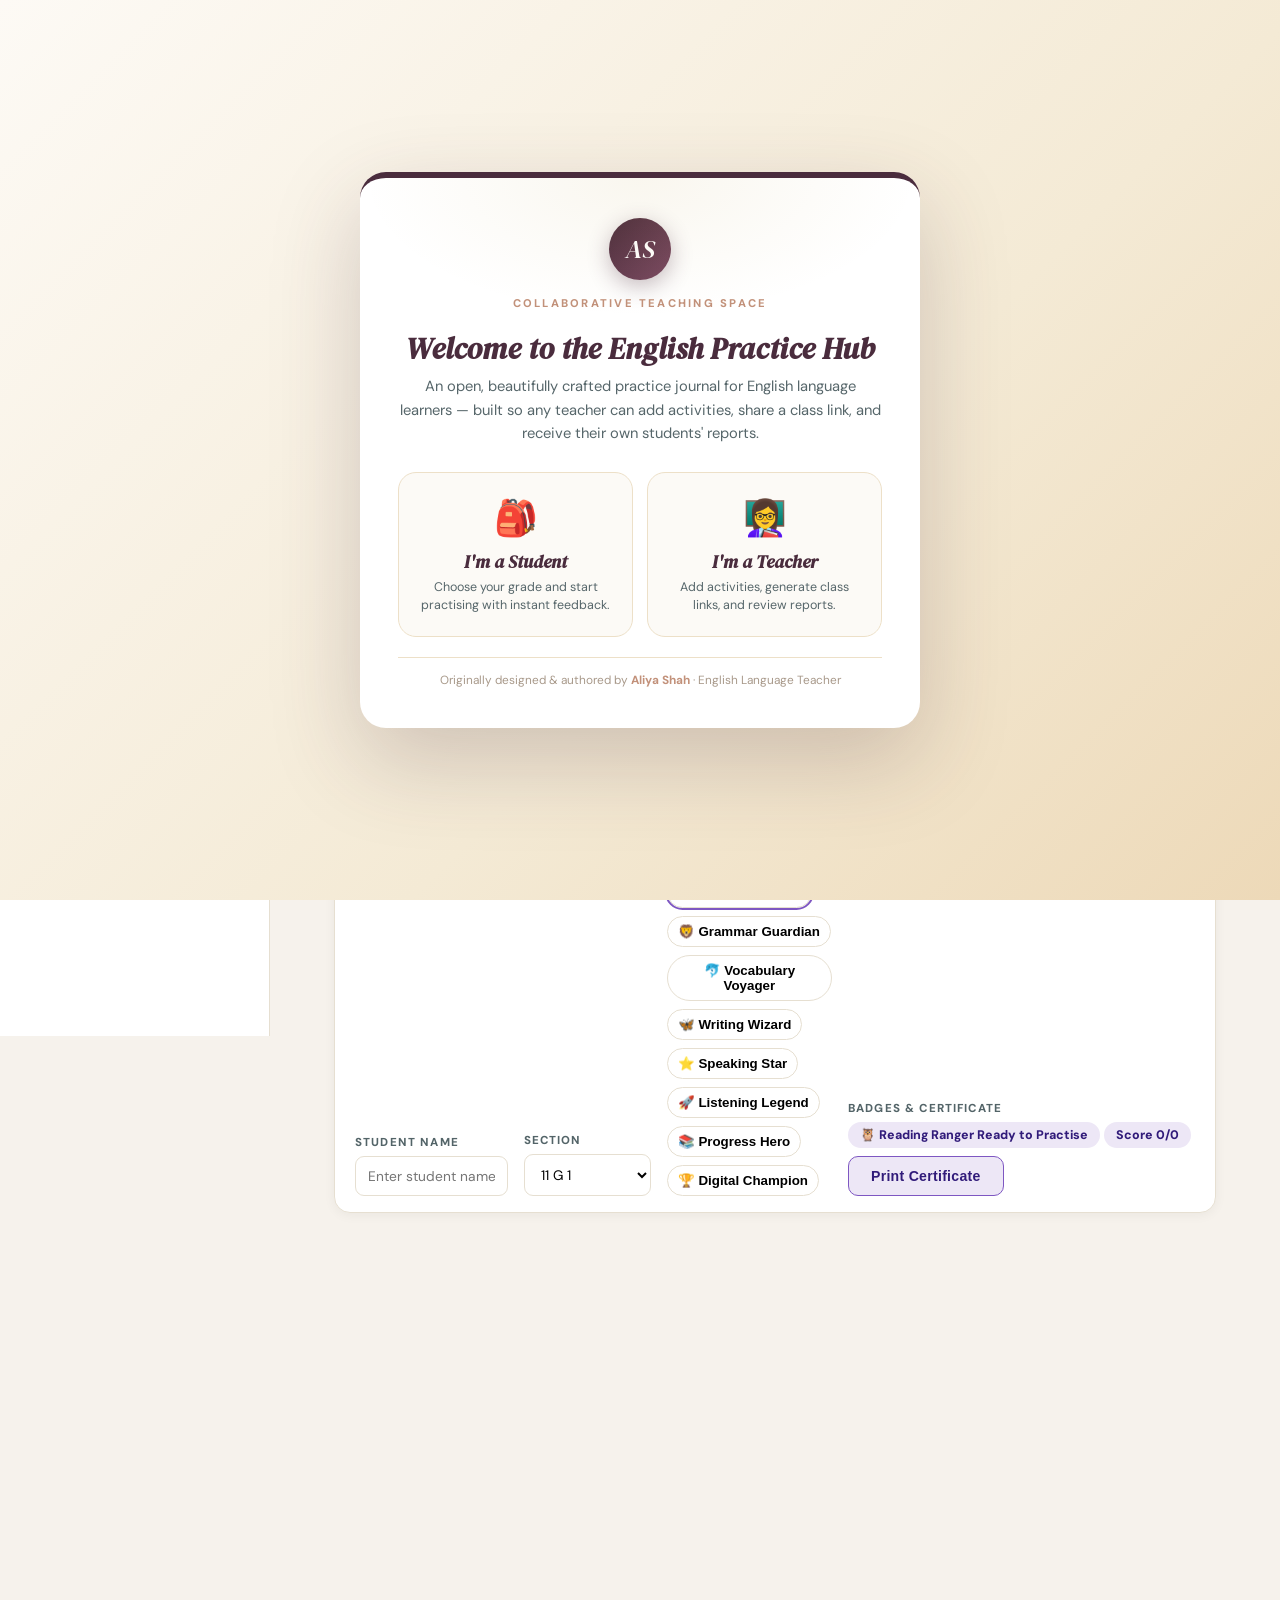
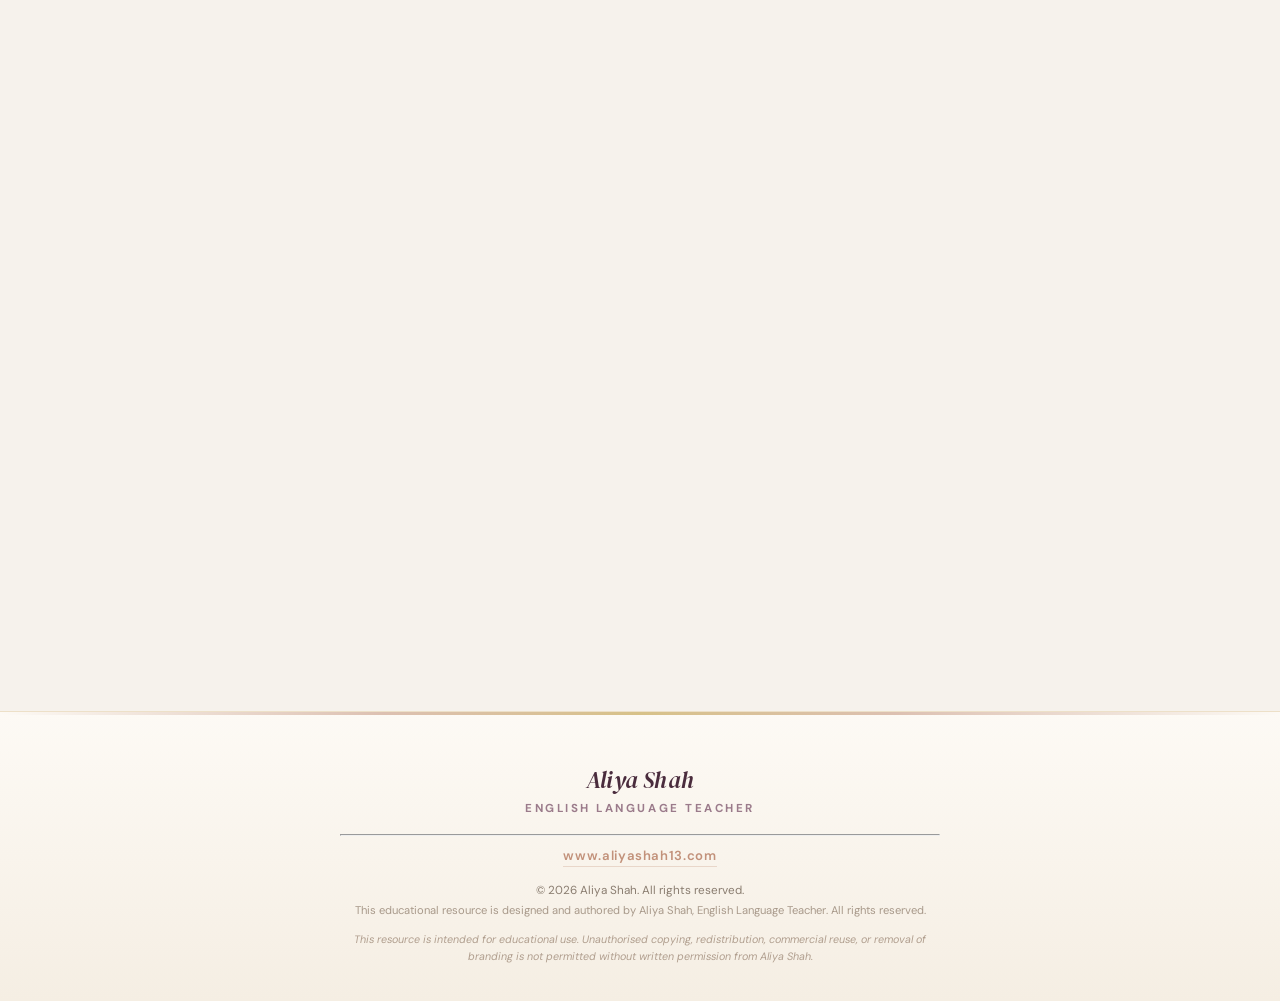
==== 10-advanced/index.html @ d4007883 "Add files via upload" ====
﻿<!DOCTYPE html>
<html lang="en">
<head>
<meta charset="UTF-8" />
<meta name="viewport" content="width=device-width, initial-scale=1.0" />
<meta name="description" content="English Language Practice Resources for Grades 9–12. A collaborative platform where teachers can add activities, generate class links, and review their own students' reports. Originally designed by Aliya Shah." />
<title>Grade 10 Advanced · English Language Practice Hub · A Collaborative Teaching Space</title>
<link rel="preconnect" href="https://fonts.googleapis.com">
<link rel="preconnect" href="https://fonts.gstatic.com" crossorigin>
<link href="https://fonts.googleapis.com/css2?family=DM+Serif+Display:ital@0;1&family=DM+Sans:wght@400;500;600;700&display=swap" rel="stylesheet">
<style>
:root {
  --ivory:#F4EFE5; --cream:#FCFAF6; --teal:#1F5560; --rose:#D63660;
  --gold:#B8932F; --dark:#112226; --muted:#56666a; --line:#E6DFD1;
  --ok:#4F8C66; --no:#B14545; --shadow:0 16px 40px -16px rgba(18,56,66,.18);

  /* ── Aliya Shah Brand Palette ── */
  --as-ivory:      #F9F5EF;
  --as-champagne:  #EDE0C8;
  --as-rose:       #C2917A;
  --as-mauve:      #9B7B8B;
  --as-plum:       #4A2C3D;
  --as-gold:       #B8932F;
  --as-charcoal:   #2C2C2C;
  --as-pearl:      #FDFAF5;
  --as-rule:       #D9CCBA;
  /* ── New Grade Stream Colours ── */
  --g9g:#4CAF82; --g9a:#26A69A; --g10g:#42A5CC; --g10a:#7E57C2;
  --g12g:#FF8A65; --g12a:#AB47BC;
}
*{box-sizing:border-box}
body{margin:0;font-family:"DM Sans",sans-serif;background:var(--ivory);color:var(--dark);min-height:100vh;display:flex;flex-direction:column}
header{background:#fff;border-bottom:1px solid var(--line);padding:20px 5%;display:flex;justify-content:space-between;gap:20px;align-items:center;position:sticky;top:0;z-index:10;box-shadow:0 4px 20px rgba(0,0,0,.03)}
/* ── Header Branding ── */
.header-identity { display:flex; align-items:center; gap:16px; }
.as-logo {
  display:inline-flex; align-items:center; justify-content:center;
  width:52px; height:52px; border-radius:50%;
  background: linear-gradient(135deg, var(--as-plum,#4A2C3D) 0%, #7B4A62 100%);
  box-shadow: 0 4px 14px rgba(74,44,61,.28);
  font-family:"DM Serif Display",serif; font-style:italic;
  font-size:1.3rem; font-weight:400; color:#fff; letter-spacing:.04em;
  flex-shrink:0; text-decoration:none;
  transition: box-shadow .2s, transform .2s;
}
.as-logo:hover { transform:scale(1.06); box-shadow:0 6px 20px rgba(74,44,61,.4); }
.brand h1{font-family:"DM Serif Display",serif;font-style:italic;font-size:clamp(1.3rem,2.2vw,1.9rem);margin:0;color:var(--dark)}
.brand p{font-size:.78rem;margin:3px 0 0;color:var(--as-rose,#C2917A);letter-spacing:.1em;font-weight:700;text-transform:uppercase}
.stream-selector{display:flex;background:#EEE7D9;padding:4px;border-radius:999px;gap:4px;white-space:nowrap}
.stream-btn{border:0;background:transparent;padding:11px 24px;font-weight:700;border-radius:999px;cursor:pointer;color:#5A5245}
.stream-btn.active[data-stream="general"]{background:var(--teal);color:white}
.stream-btn.active[data-stream="advanced"]{background:var(--rose);color:white}
.layout{display:flex;flex:1}
aside{width:285px;background:#fff;border-right:1px solid var(--line);padding:24px 18px;position:sticky;top:85px;height:calc(100vh - 85px);overflow:auto}
.nav-tab-btn{width:100%;display:flex;justify-content:space-between;align-items:center;gap:10px;padding:14px 16px;border:1px solid transparent;background:var(--cream);border-radius:13px;margin-bottom:10px;text-align:left;font-weight:700;color:#344a50;cursor:pointer;transition:.18s}
.nav-tab-btn:hover{transform:translateX(4px);background:#F4EFE5}
.nav-tab-btn small{font-weight:700;color:#84796b}
.nav-tab-btn.active{background:white}
body[data-active-stream="general"] .nav-tab-btn.active{border-color:var(--teal);border-left:5px solid var(--teal);color:var(--teal)}
body[data-active-stream="advanced"] .nav-tab-btn.active{border-color:var(--rose);border-left:5px solid var(--rose);color:var(--rose)}
main{flex:1;max-width:1050px;margin:0 auto;width:100%;padding:38px 5% 70px}
.hero,.card,.module-card{background:#fff;border:1px solid var(--line);border-radius:18px;padding:28px;box-shadow:var(--shadow);margin-bottom:24px}
.hero{position:relative;overflow:hidden}
.hero:before{content:"";position:absolute;left:0;top:0;bottom:0;width:7px;background:var(--teal)}
body[data-active-stream="advanced"] .hero:before{background:var(--rose)}
.hero h2{font-family:"DM Serif Display",serif;font-style:italic;font-size:2rem;margin:0 0 8px}
.hero p{color:var(--muted);line-height:1.55;margin:0}
.toolbar{display:flex;flex-wrap:wrap;gap:12px;align-items:center;justify-content:space-between;margin:18px 0 0}
select{padding:11px 14px;border:1px solid #D6CDBC;border-radius:10px;background:#fff;font:inherit;min-width:260px}
.progress{font-size:.93rem;font-weight:700;color:#6a6152}
.progress-bar{height:9px;background:#eee7d9;border-radius:999px;overflow:hidden;margin-top:10px}
.progress-bar span{display:block;height:100%;width:0;background:var(--teal);transition:.25s}
body[data-active-stream="advanced"] .progress-bar span{background:var(--rose)}
.card-header{font-size:.8rem;text-transform:uppercase;letter-spacing:.12em;font-weight:800;margin-bottom:10px;color:var(--teal)}
body[data-active-stream="advanced"] .card-header{color:var(--rose)}
.question-text{font-size:1.16rem;font-weight:700;line-height:1.45;margin:0 0 18px}
.options-stack{display:flex;flex-direction:column;gap:11px;margin-bottom:18px}
.option-item{background:var(--cream);border:1px solid #D6CDBC;padding:14px 18px;border-radius:12px;text-align:left;font:inherit;cursor:pointer;transition:.18s}
.option-item:hover{background:#F4EFE5;transform:translateX(2px)}
.option-item.selected{background:#E6DFD1;font-weight:700}
.option-item.correct{background:var(--ok)!important;color:white;border-color:var(--ok)!important}
.option-item.incorrect{background:var(--no)!important;color:white;border-color:var(--no)!important}
.explanation{display:none;margin-top:10px;padding:14px 16px;border-radius:12px;font-weight:600;line-height:1.45}
.explanation.visible{display:block}
.actions{display:flex;justify-content:space-between;align-items:center;gap:14px;flex-wrap:wrap;margin-top:14px}
.btn{background:var(--dark);color:white;border:0;padding:12px 24px;font-weight:800;border-radius:10px;cursor:pointer}
.btn.secondary{background:#EEE7D9;color:var(--dark)}
.module-grid{display:grid;grid-template-columns:repeat(auto-fit,minmax(220px,1fr));gap:14px}
.module-card{padding:18px;margin:0;cursor:pointer;transition:.18s}
.module-card:hover{transform:translateY(-2px)}
.module-card h3{margin:0 0 6px;font-size:1rem}
.module-card p{margin:0;color:var(--muted);font-size:.9rem}
/* ══ Aliya Shah Footer ════════════════════════════════════════════ */
footer{
  margin-top:auto;
  background: linear-gradient(180deg, var(--as-pearl,#FDFAF5) 0%, #F5EEE3 100%);
  border-top:1px solid var(--as-champagne,#EDE0C8);
  padding:52px 5% 36px;
  text-align:center;
  color:var(--as-charcoal,#2C2C2C);
  position:relative;
  overflow:hidden;
}
footer::before {
  content:"";
  position:absolute;
  top:0;left:0;right:0;
  height:3px;
  background:linear-gradient(90deg,transparent,var(--as-rose,#C2917A) 30%,var(--as-gold,#B8932F) 50%,var(--as-rose,#C2917A) 70%,transparent);
  opacity:.55;
}
.as-footer-inner{max-width:600px;margin:0 auto;}
.as-footer-monogram{
  display:inline-flex;align-items:center;justify-content:center;
  width:44px;height:44px;border:1.5px solid var(--as-champagne,#EDE0C8);
  border-radius:50%;font-family:"DM Serif Display",serif;font-style:italic;
  font-size:1.1rem;color:var(--as-plum,#4A2C3D);margin:0 auto 16px;
  background:#fff;box-shadow:0 2px 10px rgba(74,44,61,.07);letter-spacing:.02em;
}
.as-footer-name{font-family:"DM Serif Display",serif;font-style:italic;font-size:1.45rem;color:var(--as-plum,#4A2C3D);letter-spacing:.01em;margin-bottom:5px;}
.as-footer-role{font-size:.72rem;font-weight:700;letter-spacing:.22em;text-transform:uppercase;color:var(--as-mauve,#9B7B8B);margin-bottom:18px;}
.as-footer-ornament{display:flex;align-items:center;gap:10px;justify-content:center;margin:18px auto;max-width:260px;}
.as-footer-ornament-line{flex:1;height:1px;background:linear-gradient(90deg,transparent,var(--as-champagne,#EDE0C8));}
.as-footer-ornament-line:last-child{background:linear-gradient(90deg,var(--as-champagne,#EDE0C8),transparent);}
.as-footer-ornament-gem{width:5px;height:5px;background:var(--as-rose,#C2917A);transform:rotate(45deg);opacity:.6;}
.as-footer-url{display:inline-block;font-size:.82rem;font-weight:600;color:var(--as-rose,#C2917A);text-decoration:none;letter-spacing:.05em;padding-bottom:2px;border-bottom:1px solid rgba(194,145,122,.3);transition:border-color .2s,color .2s;}
.as-footer-url:hover{color:var(--as-plum,#4A2C3D);border-bottom-color:var(--as-plum,#4A2C3D);}
.as-footer-copy{margin-top:14px;font-size:.73rem;color:#8a7d70;line-height:1.7;}
.as-footer-edu{margin-top:10px;font-size:.67rem;color:#b09e8e;font-style:italic;line-height:1.6;max-width:580px;margin-left:auto;margin-right:auto;}
/* print: branded page footer */
@media print {
  footer{display:none!important}
  .as-print-footer{display:flex!important;justify-content:space-between;align-items:center;border-top:0.5pt solid #c8bba6;padding:6pt 0 0;margin-top:20pt;font-size:7.5pt;color:#666;font-family:"DM Sans",Arial,sans-serif;letter-spacing:.06em;}
  .as-print-footer a{color:#666;text-decoration:none;}
}
.as-print-footer{display:none;}

/* Teacher tools: added without changing the main layout */
.teacher-tools-btn{border:1px solid var(--line);background:#fff;color:var(--dark);padding:11px 18px;font-weight:800;border-radius:999px;cursor:pointer;white-space:nowrap}
.teacher-tools-btn:hover{background:#F4EFE5}
.teacher-modal{position:fixed;inset:0;background:rgba(17,34,38,.42);display:none;align-items:center;justify-content:center;z-index:200;padding:24px}
.teacher-modal.open{display:flex}
.teacher-panel{background:#fff;border:1px solid var(--line);border-radius:20px;box-shadow:0 24px 70px rgba(0,0,0,.22);max-width:920px;width:min(920px,96vw);max-height:90vh;overflow:auto;padding:26px}
.teacher-panel h2{font-family:"DM Serif Display",serif;font-style:italic;font-size:2rem;margin:0 0 6px}
.teacher-panel p{color:var(--muted);line-height:1.5}
.teacher-grid{display:grid;grid-template-columns:repeat(auto-fit,minmax(240px,1fr));gap:16px;margin-top:18px}
.teacher-box{border:1px solid var(--line);background:var(--cream);border-radius:16px;padding:18px}
.teacher-box h3{margin:0 0 10px;font-size:1rem}
.teacher-box label{display:block;font-size:.78rem;letter-spacing:.08em;text-transform:uppercase;font-weight:800;color:#536468;margin:12px 0 6px}
.teacher-box input,.teacher-box select,.teacher-box textarea{width:100%;min-width:0;padding:10px 12px;border:1px solid #D6CDBC;border-radius:10px;background:#fff;font:inherit}
.teacher-box textarea{min-height:92px;resize:vertical}
.teacher-box .btn{width:100%;justify-content:center;margin-top:12px}
.teacher-close{float:right;background:#EEE7D9;color:var(--dark);border:0;padding:10px 16px;font-weight:800;border-radius:999px;cursor:pointer}
.teacher-link-output,.teacher-report-output{margin-top:10px;padding:10px 12px;background:#fff;border:1px dashed #c9bfae;border-radius:10px;word-break:break-word;font-size:.9rem;color:#405157}
.student-strip{display:flex;flex-wrap:wrap;gap:10px;align-items:center;margin-top:16px}
.avatar-choice{border:1px solid var(--line);background:#fff;border-radius:999px;padding:8px 12px;cursor:pointer;font-weight:800}
.avatar-choice.active{outline:2px solid var(--teal)}
body[data-active-stream="advanced"] .avatar-choice.active{outline-color:var(--rose)}
.badge-pill{display:inline-block;background:#EEE7D9;border-radius:999px;padding:7px 11px;font-size:.85rem;font-weight:800;margin:4px 5px 0 0}

/* Visible student profile tools: compact and separate from lesson content */
.student-tools-card{background:#fff;border:1px solid var(--line);border-radius:18px;padding:18px 20px;box-shadow:var(--shadow);margin:-6px 0 24px;display:grid;grid-template-columns:1.2fr 1fr 1.3fr auto;gap:16px;align-items:end}
.student-tools-card label{display:block;font-size:.76rem;letter-spacing:.1em;text-transform:uppercase;font-weight:800;color:#536468;margin-bottom:6px}
.student-tools-card input,.student-tools-card select{width:100%;min-width:0;padding:11px 12px;border:1px solid #D6CDBC;border-radius:10px;background:#fff;font:inherit}
.visible-avatar-strip{display:flex;flex-wrap:wrap;gap:8px}
.visible-avatar-strip .avatar-choice{padding:7px 10px}
.visible-badge-area{min-width:170px}
.visible-badge-area .badge-pill{margin-top:0}
.sidebar-tools{border:1px dashed var(--line);background:#fff;border-radius:14px;padding:12px;margin:0 0 12px}
.sidebar-tools .teacher-tools-btn{width:100%;border-color:var(--line)}
.teacher-tabs{display:flex;flex-wrap:wrap;gap:8px;margin:16px 0 4px}
.teacher-tab-btn{border:1px solid var(--line);background:#fff;border-radius:999px;padding:9px 13px;font-weight:800;cursor:pointer}
.teacher-tab-btn:hover{background:#F4EFE5}
.teacher-box{scroll-margin-top:18px}
@media (max-width:900px){.student-tools-card{grid-template-columns:1fr 1fr}.visible-badge-area{grid-column:1/-1}.student-tools-card .btn{width:100%}}
@media (max-width:600px){.student-tools-card{grid-template-columns:1fr}}

@media (max-width:760px){
  header{position:relative;flex-direction:column;align-items:flex-start}
  .stream-selector{width:100%;overflow:auto}
  .layout{display:block}
  aside{position:relative;top:0;width:100%;height:auto;display:grid;grid-template-columns:repeat(2,minmax(0,1fr));gap:8px}
  .nav-tab-btn{margin:0}
  main{padding:24px 18px 50px}
}

/* Upgrade: bulk import, editable printable certificates, and Google Sheets status */
.bulk-preview{margin-top:10px;padding:10px 12px;background:#fff;border:1px dashed #c9bfae;border-radius:10px;font-size:.9rem;color:#405157;white-space:pre-wrap}
.certificate-preview{background:#fff;border:8px double #B8932F;border-radius:18px;padding:34px;text-align:center;margin-top:18px;color:var(--dark);box-shadow:0 10px 28px rgba(0,0,0,.10)}
.certificate-preview .cert-logo{font-weight:900;letter-spacing:.08em;text-transform:uppercase;color:#1F5560;margin-bottom:10px}
.certificate-preview h1{font-family:"DM Serif Display",serif;font-size:2.4rem;margin:8px 0;color:#123842}
.certificate-preview .cert-student{font-family:"DM Serif Display",serif;font-size:2rem;color:#B8932F;margin:10px 0}
.certificate-preview .cert-meta{display:grid;grid-template-columns:repeat(auto-fit,minmax(150px,1fr));gap:10px;margin:18px 0;text-align:left}
.certificate-preview .cert-meta div{border:1px solid #e2d8c6;border-radius:12px;padding:10px;background:#FBF7EE}.certificate-preview .cert-meta b{display:block;font-size:.75rem;text-transform:uppercase;color:#536468}.cert-credit{font-size:.85rem;color:#536468;margin-top:16px}
@media print{body.printing-certificate>*:not(#printableCertificateHost){display:none!important}#printableCertificateHost{display:block!important}.certificate-preview{box-shadow:none;border:8px double #B8932F;margin:0;min-height:90vh;display:flex;flex-direction:column;justify-content:center}.no-print{display:none!important}}


/* ══ Welcome Banner ══════════════════════════════════════════════════ */
.as-welcome-banner {
  background: linear-gradient(135deg, var(--as-plum,#4A2C3D) 0%, #6B3A52 40%, #9B6B7A 100%);
  border-radius: 18px;
  padding: 26px 28px 26px 24px;
  margin-bottom: 24px;
  display: flex;
  gap: 20px;
  align-items: flex-start;
  color: #fff;
  position: relative;
  box-shadow: 0 12px 36px rgba(74,44,61,.3);
  overflow: hidden;
}
.as-welcome-banner::before {
  content:"";
  position:absolute; inset:0;
  background: url("data:image/svg+xml,%3Csvg width='60' height='60' viewBox='0 0 60 60' xmlns='http://www.w3.org/2000/svg'%3E%3Cg fill='none' fill-rule='evenodd'%3E%3Cg fill='%23ffffff' fill-opacity='0.04'%3E%3Cpath d='M36 34v-4h-2v4h-4v2h4v4h2v-4h4v-2h-4zm0-30V0h-2v4h-4v2h4v4h2V6h4V4h-4zM6 34v-4H4v4H0v2h4v4h2v-4h4v-2H6zM6 4V0H4v4H0v2h4v4h2V6h4V4H6z'/%3E%3C/g%3E%3C/g%3E%3C/svg%3E") repeat;
  pointer-events: none;
}
.as-wb-left { flex-shrink: 0; }
.as-wb-logo {
  width: 54px; height: 54px; border-radius: 50%;
  background: rgba(255,255,255,.15);
  border: 2px solid rgba(255,255,255,.3);
  display: flex; align-items: center; justify-content: center;
  font-family: "DM Serif Display", serif; font-style: italic;
  font-size: 1.3rem; color: #fff; letter-spacing: .04em;
  backdrop-filter: blur(4px);
}
.as-wb-body { flex: 1; }
.as-wb-from {
  font-size: .7rem; font-weight: 700; letter-spacing: .18em;
  text-transform: uppercase; color: rgba(255,255,255,.65);
  margin-bottom: 6px;
}
.as-wb-heading {
  font-family: "DM Serif Display", serif; font-style: italic;
  font-size: 1.35rem; margin: 0 0 10px; color: #fff;
}
.as-wb-text {
  font-size: .88rem; line-height: 1.65; color: rgba(255,255,255,.88);
  margin: 0 0 12px;
}
.as-wb-sig { display: block; margin-top: 8px; font-size: .85rem; color: rgba(255,255,255,.75); }
.as-wb-link {
  display: inline-block; font-size: .75rem; font-weight: 700;
  color: rgba(255,255,255,.7); text-decoration: none;
  letter-spacing: .07em; border-bottom: 1px solid rgba(255,255,255,.3);
  transition: color .2s, border-color .2s;
}
.as-wb-link:hover { color: #fff; border-bottom-color: rgba(255,255,255,.7); }
.as-wb-close {
  position: absolute; top: 14px; right: 14px;
  background: rgba(255,255,255,.12); border: none;
  color: rgba(255,255,255,.7); width: 28px; height: 28px;
  border-radius: 50%; cursor: pointer; font-size: .8rem;
  display: flex; align-items: center; justify-content: center;
  transition: background .2s;
}
.as-wb-close:hover { background: rgba(255,255,255,.25); color: #fff; }
@media (max-width: 600px) {
  .as-welcome-banner { flex-direction: column; gap: 14px; }
  .as-wb-close { top: 10px; right: 10px; }
}

/* ══ Improved hero card ══════════════════════════════════════════════ */
.hero { background: linear-gradient(135deg, #fff 0%, var(--as-pearl,#FDFAF5) 100%) !important; }
.hero h2 { color: var(--as-plum,#4A2C3D); }

/* ══ Improved nav tab buttons ════════════════════════════════════════ */
.nav-tab-btn {
  border-radius: 14px !important;
  transition: transform .15s, background .15s, box-shadow .15s !important;
}
.nav-tab-btn:hover {
  transform: translateX(5px) !important;
  background: linear-gradient(135deg, #F9F5EF, #F0E8DC) !important;
  box-shadow: 0 3px 10px rgba(0,0,0,.06);
}
body[data-active-stream="general"] .nav-tab-btn.active {
  background: linear-gradient(135deg, #EAF4F0, #D8EEE7) !important;
}
body[data-active-stream="advanced"] .nav-tab-btn.active {
  background: linear-gradient(135deg, #FDE8EE, #F8D4DD) !important;
}

/* ══ Improved module cards ══════════════════════════════════════════ */
.module-card {
  transition: transform .18s, box-shadow .18s !important;
  background: linear-gradient(135deg, #fff, var(--as-pearl,#FDFAF5)) !important;
}
.module-card:hover {
  transform: translateY(-4px) !important;
  box-shadow: 0 12px 28px rgba(74,44,61,.14) !important;
}

/* ══ Teacher Panel Improvements ═════════════════════════════════════ */
.teacher-panel {
  border-top: 4px solid var(--as-plum,#4A2C3D) !important;
}
.teacher-panel h2 { color: var(--as-plum,#4A2C3D); }
.teacher-box {
  border-left: 3px solid var(--as-champagne,#EDE0C8) !important;
  transition: border-color .2s;
}
.teacher-box:hover { border-left-color: var(--as-rose,#C2917A) !important; }
.teacher-box h3 { color: var(--as-plum,#4A2C3D); font-size:1.05rem; }
.teacher-box label { color: var(--as-mauve,#9B7B8B) !important; }

/* ══ Improved option items ═══════════════════════════════════════════ */
.option-item {
  border-radius: 14px !important;
  transition: background .15s, transform .15s, box-shadow .15s !important;
}
.option-item:hover {
  transform: translateX(3px) !important;
  box-shadow: 0 3px 12px rgba(74,44,61,.1) !important;
}

/* ══ File upload area styling ════════════════════════════════════════ */
.as-file-upload-area {
  border: 2px dashed var(--as-champagne,#EDE0C8);
  border-radius: 14px;
  padding: 18px;
  text-align: center;
  background: var(--as-pearl,#FDFAF5);
  cursor: pointer;
  transition: border-color .2s, background .2s;
  margin-top: 10px;
  position: relative;
}
.as-file-upload-area:hover, .as-file-upload-area.drag-over {
  border-color: var(--as-rose,#C2917A);
  background: #FDF7F4;
}
.as-file-upload-area input[type="file"] {
  position:absolute; inset:0; opacity:0; cursor:pointer; width:100%; height:100%;
}
.as-file-upload-icon { font-size: 1.8rem; margin-bottom: 6px; }
.as-file-upload-label { font-size: .82rem; color: var(--as-mauve,#9B7B8B); font-weight: 600; }
.as-file-upload-types { font-size: .72rem; color: #a8998a; margin-top: 4px; }
.as-file-status { margin-top: 8px; font-size: .8rem; color: var(--as-plum,#4A2C3D); font-weight: 600; min-height: 20px; }
.as-paste-area {
  width: 100%; min-width: 0;
  min-height: 110px; resize: vertical;
  padding: 12px 14px;
  border: 1px solid var(--as-champagne,#EDE0C8);
  border-radius: 12px;
  background: var(--as-pearl,#FDFAF5);
  font: inherit; font-size: .88rem; line-height: 1.5;
  color: var(--as-charcoal,#2C2C2C);
  transition: border-color .2s, box-shadow .2s;
}
.as-paste-area:focus {
  outline: none;
  border-color: var(--as-rose,#C2917A);
  box-shadow: 0 0 0 3px rgba(194,145,122,.15);
}
.as-import-tabs { display:flex; gap:8px; margin-bottom:12px; }
.as-import-tab {
  flex: 1; padding: 9px 12px; border: 1px solid var(--as-champagne,#EDE0C8);
  border-radius: 10px; background: #fff; font: inherit; font-size:.82rem;
  font-weight: 700; cursor: pointer; color: var(--as-mauve,#9B7B8B);
  transition: all .18s; text-align: center;
}
.as-import-tab.active, .as-import-tab:hover {
  background: var(--as-plum,#4A2C3D); color: #fff; border-color: var(--as-plum,#4A2C3D);
}
@media print { .as-welcome-banner { display:none !important; } }

/* ── New stream: active button states ── */
.stream-btn.active[data-stream="g9g"]{background:var(--g9g);color:white}
.stream-btn.active[data-stream="g9a"]{background:var(--g9a);color:white}
.stream-btn.active[data-stream="g10g"]{background:var(--g10g);color:white}
.stream-btn.active[data-stream="g10a"]{background:var(--g10a);color:white}
.stream-btn.active[data-stream="g12g"]{background:var(--g12g);color:white}
.stream-btn.active[data-stream="g12a"]{background:var(--g12a);color:white}
/* ── New stream: sidebar active tab colours ── */
body[data-active-stream="g9g"] .nav-tab-btn.active{border-color:var(--g9g);border-left:5px solid var(--g9g);color:var(--g9g)}
body[data-active-stream="g9a"] .nav-tab-btn.active{border-color:var(--g9a);border-left:5px solid var(--g9a);color:var(--g9a)}
body[data-active-stream="g10g"] .nav-tab-btn.active{border-color:var(--g10g);border-left:5px solid var(--g10g);color:var(--g10g)}
body[data-active-stream="g10a"] .nav-tab-btn.active{border-color:var(--g10a);border-left:5px solid var(--g10a);color:var(--g10a)}
body[data-active-stream="g12g"] .nav-tab-btn.active{border-color:var(--g12g);border-left:5px solid var(--g12g);color:var(--g12g)}
body[data-active-stream="g12a"] .nav-tab-btn.active{border-color:var(--g12a);border-left:5px solid var(--g12a);color:var(--g12a)}
/* ── New stream: hero accent bar ── */
body[data-active-stream="g9g"] .hero:before{background:var(--g9g)}
body[data-active-stream="g9a"] .hero:before{background:var(--g9a)}
body[data-active-stream="g10g"] .hero:before{background:var(--g10g)}
body[data-active-stream="g10a"] .hero:before{background:var(--g10a)}
body[data-active-stream="g12g"] .hero:before{background:var(--g12g)}
body[data-active-stream="g12a"] .hero:before{background:var(--g12a)}
/* ── New stream: progress bar colours ── */
body[data-active-stream="g9g"] .progress-bar span{background:var(--g9g)}
body[data-active-stream="g9a"] .progress-bar span{background:var(--g9a)}
body[data-active-stream="g10g"] .progress-bar span{background:var(--g10g)}
body[data-active-stream="g10a"] .progress-bar span{background:var(--g10a)}
body[data-active-stream="g12g"] .progress-bar span{background:var(--g12g)}
body[data-active-stream="g12a"] .progress-bar span{background:var(--g12a)}
/* ── New stream: card header colours ── */
body[data-active-stream="g9g"] .card-header{color:var(--g9g)}
body[data-active-stream="g9a"] .card-header{color:var(--g9a)}
body[data-active-stream="g10g"] .card-header{color:var(--g10g)}
body[data-active-stream="g10a"] .card-header{color:var(--g10a)}
body[data-active-stream="g12g"] .card-header{color:var(--g12g)}
body[data-active-stream="g12a"] .card-header{color:var(--g12a)}
/* ── New stream: avatar choice active ── */
body[data-active-stream="g9g"] .avatar-choice.active{outline-color:var(--g9g)}
body[data-active-stream="g9a"] .avatar-choice.active{outline-color:var(--g9a)}
body[data-active-stream="g10g"] .avatar-choice.active{outline-color:var(--g10g)}
body[data-active-stream="g10a"] .avatar-choice.active{outline-color:var(--g10a)}
body[data-active-stream="g12g"] .avatar-choice.active{outline-color:var(--g12g)}
body[data-active-stream="g12a"] .avatar-choice.active{outline-color:var(--g12a)}
/* ── Stream selector: responsive grid for 8 streams ── */
.stream-selector{display:flex;flex-wrap:wrap;background:#EEE7D9;padding:6px;border-radius:16px;gap:4px;white-space:nowrap;max-width:780px}
.stream-btn{border:0;background:transparent;padding:9px 16px;font-weight:700;border-radius:999px;cursor:pointer;color:#5A5245;font-size:.85rem}
/* ── TTS Player styles ── */
.tts-player{background:#f8f5ef;border:1px solid #e0d8cc;border-radius:14px;padding:18px 20px;margin-bottom:20px}
.tts-player h4{margin:0 0 12px;font-size:.95rem;color:#344a50;font-weight:700}
.tts-controls{display:flex;gap:10px;flex-wrap:wrap;align-items:center;margin-bottom:10px}
.tts-btn{border:none;border-radius:8px;padding:9px 18px;font-weight:700;cursor:pointer;font-size:.9rem;transition:.15s}
.tts-btn-play{background:var(--teal);color:white}
body[data-active-stream="g9g"] .tts-btn-play{background:var(--g9g)}
body[data-active-stream="g9a"] .tts-btn-play{background:var(--g9a)}
body[data-active-stream="g10g"] .tts-btn-play{background:var(--g10g)}
body[data-active-stream="g10a"] .tts-btn-play{background:var(--g10a)}
body[data-active-stream="g12g"] .tts-btn-play{background:var(--g12g)}
body[data-active-stream="g12a"] .tts-btn-play{background:var(--g12a)}
body[data-active-stream="advanced"] .tts-btn-play{background:var(--rose)}
.tts-btn-stop{background:#e0d8cc;color:#344a50}
.tts-btn-transcript{background:transparent;border:1px solid #c0b8ac!important;color:#56666a;font-size:.82rem;padding:7px 14px}
.tts-transcript{display:none;margin-top:12px;background:#fff;border:1px solid #e0d8cc;border-radius:10px;padding:14px;font-size:.9rem;line-height:1.65;color:#344a50;white-space:pre-wrap}
.tts-transcript.shown{display:block}
.tts-status{font-size:.82rem;color:var(--muted);font-style:italic}
/* ── Writing Task styles ── */
.writing-task-card{background:#f8f5ef;border:1px solid #e0d8cc;border-radius:14px;padding:20px;margin-bottom:20px}
.writing-task-card h4{margin:0 0 10px;color:#344a50;font-weight:700}
.writing-task-card .prompt{background:#fff;border-left:4px solid var(--teal);padding:12px 16px;border-radius:0 10px 10px 0;margin-bottom:14px;font-size:.95rem;line-height:1.55}
body[data-active-stream="g9g"] .writing-task-card .prompt{border-left-color:var(--g9g)}
body[data-active-stream="g9a"] .writing-task-card .prompt{border-left-color:var(--g9a)}
body[data-active-stream="g10g"] .writing-task-card .prompt{border-left-color:var(--g10g)}
body[data-active-stream="g10a"] .writing-task-card .prompt{border-left-color:var(--g10a)}
body[data-active-stream="g12g"] .writing-task-card .prompt{border-left-color:var(--g12g)}
body[data-active-stream="g12a"] .writing-task-card .prompt{border-left-color:var(--g12a)}
body[data-active-stream="advanced"] .writing-task-card .prompt{border-left-color:var(--rose)}
.writing-textarea{width:100%;min-height:160px;padding:14px;border:1px solid #d6cdbc;border-radius:10px;font:inherit;font-size:.95rem;line-height:1.6;resize:vertical;background:#fff}
.writing-word-count{font-size:.82rem;color:var(--muted);margin:6px 0 10px;font-weight:600}
.writing-save-btn{border:none;border-radius:8px;padding:9px 18px;background:var(--teal);color:white;font-weight:700;cursor:pointer;font-size:.9rem}
body[data-active-stream="g9g"] .writing-save-btn{background:var(--g9g)}
body[data-active-stream="g9a"] .writing-save-btn{background:var(--g9a)}
body[data-active-stream="g10g"] .writing-save-btn{background:var(--g10g)}
body[data-active-stream="g10a"] .writing-save-btn{background:var(--g10a)}
body[data-active-stream="g12g"] .writing-save-btn{background:var(--g12g)}
body[data-active-stream="g12a"] .writing-save-btn{background:var(--g12a)}
body[data-active-stream="advanced"] .writing-save-btn{background:var(--rose)}
.writing-saved-msg{font-size:.82rem;color:var(--ok);font-weight:700;margin-left:10px;opacity:0;transition:opacity .3s}

/* ══════════════════════════════════════════════════════════════
   DESIGN UPGRADE 2.0 — ENGLISH LANGUAGE PRACTICE HUB
   By Aliya Shah · All stream palettes, homepage portal, UI polish
   ══════════════════════════════════════════════════════════════ */

/* ── Stream-specific full-page palette variables ── */
body[data-active-stream="g9g"]  { --s-accent:#4CAF82; --s-mid:#E8F5EE; --s-light:#F0FAF5; --s-text:#1a4733; --s-btn:#4CAF82; --s-hero-bg:linear-gradient(135deg,#E8F5EE 0%,#F5FDF9 100%); }
body[data-active-stream="g9a"]  { --s-accent:#26A69A; --s-mid:#E0F5F4; --s-light:#F0FAFA; --s-text:#0d3b38; --s-btn:#26A69A; --s-hero-bg:linear-gradient(135deg,#E0F5F4 0%,#F5FDFC 100%); }
body[data-active-stream="g10g"] { --s-accent:#42A5CC; --s-mid:#E0F4FB; --s-light:#F0FAFD; --s-text:#0d3044; --s-btn:#42A5CC; --s-hero-bg:linear-gradient(135deg,#E0F4FB 0%,#F5FAFD 100%); }
body[data-active-stream="g10a"] { --s-accent:#7E57C2; --s-mid:#EDE7F6; --s-light:#F5F0FD; --s-text:#311b7a; --s-btn:#7E57C2; --s-hero-bg:linear-gradient(135deg,#EDE7F6 0%,#FAF7FF 100%); }
body[data-active-stream="general"] { --s-accent:#D63660; --s-mid:#FDEEF3; --s-light:#FFF7FA; --s-text:#4a1025; --s-btn:#D63660; --s-hero-bg:linear-gradient(135deg,#FDEEF3 0%,#FFF9FB 100%); }
body[data-active-stream="advanced"] { --s-accent:#7C3AED; --s-mid:#EDE9FF; --s-light:#F7F5FF; --s-text:#2d1b6b; --s-btn:#7C3AED; --s-hero-bg:linear-gradient(135deg,#EDE9FF 0%,#FAF8FF 100%); }
body[data-active-stream="g12g"] { --s-accent:#1A4C8B; --s-mid:#E1EDFA; --s-light:#F0F6FD; --s-text:#0d2a50; --s-btn:#1A4C8B; --s-hero-bg:linear-gradient(135deg,#E1EDFA 0%,#F5F9FE 100%); }
body[data-active-stream="g12a"] { --s-accent:#2E7D52; --s-mid:#E0F2EA; --s-light:#F0FAF5; --s-text:#0d3320; --s-btn:#2E7D52; --s-hero-bg:linear-gradient(135deg,#E0F2EA 0%,#F5FCF8 100%); }

/* Apply stream hero background to main practice area */
body[data-active-stream] .hero { background: var(--s-hero-bg, #fff); }

/* ── Improved base body and layout styling ── */
body { background:#F6F2EC; }
.layout { background: transparent; }

/* ── Enhanced header ── */
header {
  background: #fff;
  border-bottom: 1px solid var(--line);
  padding: 14px 5%;
  display: flex;
  justify-content: space-between;
  gap: 16px;
  align-items: center;
  position: sticky;
  top: 0;
  z-index: 100;
  box-shadow: 0 2px 16px rgba(0,0,0,.06);
}
.header-nav-actions { display:flex; align-items:center; gap:12px; flex-wrap:wrap; }
#backToHomeBtn {
  display: none;
  border: 1.5px solid var(--line);
  background: var(--cream);
  color: var(--dark);
  padding: 9px 16px;
  border-radius: 999px;
  font-weight: 700;
  font-size: .82rem;
  cursor: pointer;
  transition: .18s;
  white-space: nowrap;
}
#backToHomeBtn:hover { background: var(--ivory); transform: translateX(-2px); }
#backToHomeBtn::before { content: "← "; }

/* ── HOMEPAGE PORTAL STYLES ── */
#homePage {
  min-height: 100vh;
  display: flex;
  flex-direction: column;
}
#practiceApp { display: none; }

/* ── Homepage Hero Banner ── */
.hp-hero {
  background: linear-gradient(135deg, var(--as-plum,#4A2C3D) 0%, #6B3A52 45%, #8B5A6E 100%);
  padding: 52px 5% 48px;
  color: #fff;
  position: relative;
  overflow: hidden;
}
.hp-hero::before {
  content: "";
  position: absolute; inset: 0;
  background: url("data:image/svg+xml,%3Csvg width='80' height='80' viewBox='0 0 80 80' xmlns='http://www.w3.org/2000/svg'%3E%3Cg fill='%23ffffff' fill-opacity='0.04'%3E%3Cpath d='M50 50c0-5.523 4.477-10 10-10s10 4.477 10 10-4.477 10-10 10c0 5.523-4.477 10-10 10s-10-4.477-10-10 4.477-10 10-10zM10 10c0-5.523 4.477-10 10-10s10 4.477 10 10-4.477 10-10 10c0 5.523-4.477 10-10 10S0 25.523 0 20s4.477-10 10-10z'/%3E%3C/g%3E%3C/svg%3E") repeat;
  pointer-events: none;
}
.hp-hero-inner { max-width: 820px; margin: 0 auto; position: relative; }
.hp-hero-badge {
  display: inline-flex; align-items: center; gap: 8px;
  background: rgba(255,255,255,.12);
  border: 1px solid rgba(255,255,255,.2);
  border-radius: 999px;
  padding: 5px 14px;
  font-size: .72rem; font-weight: 700; letter-spacing: .14em;
  text-transform: uppercase; color: rgba(255,255,255,.85);
  margin-bottom: 18px;
  backdrop-filter: blur(4px);
}
.hp-hero-badge::before { content: "✦"; opacity: .7; }
.hp-hero h1 {
  font-family: "DM Serif Display", serif;
  font-style: italic;
  font-size: clamp(1.9rem, 4vw, 3rem);
  margin: 0 0 14px; color: #fff;
  line-height: 1.15;
}
.hp-hero-subtitle {
  font-size: clamp(.88rem, 1.5vw, 1.05rem);
  line-height: 1.65;
  color: rgba(255,255,255,.82);
  max-width: 600px;
  margin: 0 0 22px;
}
.hp-hero-sig {
  font-size: .82rem; color: rgba(255,255,255,.65);
  font-style: italic; margin: 0;
}
.hp-hero-sig a { color: rgba(255,255,255,.75); text-decoration: none; border-bottom: 1px solid rgba(255,255,255,.3); transition: .2s; }
.hp-hero-sig a:hover { color: #fff; }

/* ── Features strip ── */
.hp-features {
  background: rgba(255,255,255,.08);
  border-top: 1px solid rgba(255,255,255,.12);
  margin-top: 28px;
  padding-top: 20px;
  display: flex; flex-wrap: wrap; gap: 14px 28px;
}
.hp-feat-item {
  display: flex; align-items: center; gap: 7px;
  font-size: .78rem; font-weight: 600;
  color: rgba(255,255,255,.78); letter-spacing: .04em;
}
.hp-feat-item::before { font-size: 1rem; }

/* ── Grade cards grid ── */
.hp-grades-section {
  padding: 44px 5% 60px;
  flex: 1;
  background: #F6F2EC;
}
.hp-section-heading {
  font-family: "DM Serif Display", serif;
  font-style: italic;
  font-size: 1.55rem;
  color: var(--dark);
  margin: 0 0 6px;
}
.hp-section-sub {
  font-size: .85rem;
  color: var(--muted);
  margin: 0 0 28px;
}
.hp-grades-grid {
  display: grid;
  grid-template-columns: repeat(auto-fill, minmax(260px, 1fr));
  gap: 18px;
  max-width: 1100px;
}

/* ── Individual grade card ── */
.hp-grade-card {
  background: #fff;
  border-radius: 20px;
  padding: 24px 22px 22px;
  border: 1px solid var(--line);
  box-shadow: 0 4px 20px rgba(0,0,0,.06);
  cursor: pointer;
  transition: transform .22s, box-shadow .22s, border-color .22s;
  position: relative;
  overflow: hidden;
  display: flex;
  flex-direction: column;
  gap: 10px;
}
.hp-grade-card::before {
  content: "";
  position: absolute;
  top: 0; left: 0; right: 0;
  height: 5px;
  background: var(--card-accent, #ccc);
  border-radius: 20px 20px 0 0;
}
.hp-grade-card:hover {
  transform: translateY(-4px);
  box-shadow: 0 12px 36px rgba(0,0,0,.13);
  border-color: var(--card-accent, #ccc);
}
.hp-card-icon {
  width: 46px; height: 46px;
  border-radius: 12px;
  background: var(--card-light, #f5f5f5);
  display: flex; align-items: center; justify-content: center;
  font-size: 1.4rem;
  flex-shrink: 0;
}
.hp-card-meta {
  display: flex; align-items: center;
  justify-content: space-between;
}
.hp-card-grade-label {
  font-size: .68rem; font-weight: 800;
  letter-spacing: .16em; text-transform: uppercase;
  color: var(--card-accent, #888);
}
.hp-card-stream-badge {
  font-size: .65rem; font-weight: 700;
  padding: 3px 9px;
  border-radius: 999px;
  background: var(--card-light, #f0f0f0);
  color: var(--card-accent, #555);
  text-transform: uppercase; letter-spacing: .1em;
}
.hp-card-title {
  font-family: "DM Serif Display", serif;
  font-size: 1.2rem;
  color: var(--dark);
  margin: 0;
  line-height: 1.25;
}
.hp-card-desc {
  font-size: .8rem;
  color: var(--muted);
  line-height: 1.5;
  margin: 0;
  flex: 1;
}
.hp-card-btn {
  display: flex;
  align-items: center;
  justify-content: space-between;
  margin-top: 6px;
  padding: 10px 14px;
  border-radius: 10px;
  background: var(--card-accent, #333);
  color: #fff;
  font-size: .8rem;
  font-weight: 700;
  letter-spacing: .04em;
  border: none;
  cursor: pointer;
  transition: opacity .18s, transform .18s;
  width: 100%;
  text-align: left;
}
.hp-card-btn:hover { opacity: .88; transform: translateX(2px); }
.hp-card-btn::after { content: "→"; font-size: 1rem; }

/* ── Stream-specific card colors ── */
.hp-grade-card[data-stream="g9g"]      { --card-accent:#4CAF82; --card-light:#E8F5EE; }
.hp-grade-card[data-stream="g9a"]      { --card-accent:#26A69A; --card-light:#E0F5F4; }
.hp-grade-card[data-stream="g10g"]     { --card-accent:#42A5CC; --card-light:#E0F4FB; }
.hp-grade-card[data-stream="g10a"]     { --card-accent:#7E57C2; --card-light:#EDE7F6; }
.hp-grade-card[data-stream="general"]  { --card-accent:#D05070; --card-light:#FDEEF3; }
.hp-grade-card[data-stream="advanced"] { --card-accent:#7C3AED; --card-light:#EDE9FF; }
.hp-grade-card[data-stream="g12g"]     { --card-accent:#1A4C8B; --card-light:#E1EDFA; }
.hp-grade-card[data-stream="g12a"]     { --card-accent:#2E7D52; --card-light:#E0F2EA; }

/* ── Homepage support section ── */
.hp-support {
  background: #fff;
  border-top: 1px solid var(--line);
  padding: 36px 5%;
}
.hp-support-inner {
  max-width: 900px;
  margin: 0 auto;
  display: grid;
  grid-template-columns: repeat(auto-fit, minmax(180px, 1fr));
  gap: 16px;
}
.hp-support-item {
  display: flex; gap: 12px; align-items: flex-start;
}
.hp-support-icon {
  font-size: 1.3rem; flex-shrink: 0; margin-top: 2px;
}
.hp-support-text h4 {
  margin: 0 0 3px;
  font-size: .85rem;
  font-weight: 700;
  color: var(--dark);
}
.hp-support-text p {
  margin: 0;
  font-size: .75rem;
  color: var(--muted);
  line-height: 1.45;
}

/* ── Improved sidebar nav ── */
aside {
  width: 270px;
  background: #fff;
  border-right: 1px solid var(--line);
  padding: 20px 14px;
  position: sticky;
  top: 71px;
  height: calc(100vh - 71px);
  overflow: auto;
  scrollbar-width: thin;
}
.nav-tab-btn {
  width: 100%;
  display: flex;
  justify-content: space-between;
  align-items: center;
  gap: 8px;
  padding: 12px 14px;
  border: 1px solid transparent;
  background: var(--cream);
  border-radius: 12px;
  margin-bottom: 7px;
  text-align: left;
  font-weight: 700;
  color: #344a50;
  cursor: pointer;
  transition: .18s;
  font-size: .86rem;
}
.nav-tab-btn:hover { transform: translateX(3px); background: #EDEAE4; }
.nav-tab-btn.active {
  background: #fff;
  box-shadow: 0 2px 8px rgba(0,0,0,.07);
}
.nav-tab-btn small {
  font-size: .72rem; font-weight: 700;
  background: var(--line);
  padding: 2px 7px;
  border-radius: 999px;
  color: var(--muted);
  flex-shrink: 0;
}

/* Stream-coloured nav active state */
body[data-active-stream] .nav-tab-btn.active {
  border-color: var(--s-accent);
  border-left: 4px solid var(--s-accent);
  color: var(--s-text);
}
body[data-active-stream] .nav-tab-btn.active small {
  background: var(--s-mid);
  color: var(--s-text);
}

/* ── Improved hero card ── */
.hero {
  border-radius: 18px;
  padding: 28px;
  box-shadow: 0 4px 24px rgba(0,0,0,.07);
  margin-bottom: 20px;
  border: 1px solid var(--line);
}
.hero:before {
  width: 5px;
  background: var(--s-accent, var(--teal));
}
.hero h2 {
  font-size: clamp(1.3rem, 2.5vw, 1.75rem);
}
.toolbar select {
  border-radius: 10px;
  padding: 10px 14px;
  font-size: .88rem;
  border-color: var(--line);
  transition: border-color .2s;
}
.toolbar select:focus {
  border-color: var(--s-accent, var(--teal));
  outline: none;
  box-shadow: 0 0 0 3px rgba(0,0,0,.05);
}

/* ── Improved progress bar ── */
.progress-bar span { background: var(--s-accent, var(--teal)); }
.progress { font-size: .85rem; color: var(--muted); font-weight: 600; }

/* ── Improved student tools card ── */
.student-tools-card {
  border-radius: 16px;
  padding: 16px 20px;
  box-shadow: 0 2px 12px rgba(0,0,0,.05);
  margin-bottom: 20px;
}
.student-tools-card label {
  font-size: .72rem;
}
.student-tools-card input,
.student-tools-card select {
  border-radius: 9px;
  padding: 10px 12px;
  border-color: var(--line);
  font-size: .86rem;
  transition: border-color .2s;
}
.student-tools-card input:focus,
.student-tools-card select:focus {
  border-color: var(--s-accent, var(--teal));
  outline: none;
  box-shadow: 0 0 0 3px rgba(0,0,0,.04);
}

/* ── Improved option buttons ── */
.option-item {
  padding: 13px 18px;
  border-radius: 11px;
  font-size: .93rem;
  border-width: 1.5px;
  transition: .16s;
}
.option-item:hover:not(.correct):not(.incorrect) {
  background: var(--s-mid, #F4EFE5);
  border-color: var(--s-accent, #ccc);
  transform: translateX(3px);
}
.option-item.selected {
  background: var(--s-mid, #E6DFD1) !important;
  border-color: var(--s-accent, #ccc) !important;
  font-weight: 700;
}

/* ── Improved primary button ── */
.btn {
  padding: 11px 22px;
  border-radius: 10px;
  font-size: .88rem;
  font-weight: 800;
  letter-spacing: .02em;
  transition: opacity .16s, transform .14s;
  background: var(--s-btn, var(--dark));
}
.btn:hover { opacity: .88; transform: translateY(-1px); }
.btn.secondary {
  background: #EEE7D9;
  color: var(--dark);
}
.btn.secondary:hover { background: #E5DDCF; }

/* ── Improved card header ── */
.card-header {
  font-size: .72rem;
  color: var(--s-accent, var(--teal));
  font-weight: 800;
  letter-spacing: .14em;
  text-transform: uppercase;
  margin-bottom: 12px;
  padding-bottom: 10px;
  border-bottom: 1px solid var(--line);
}

/* ── Improved module cards ── */
.module-card {
  border-radius: 16px;
  padding: 18px;
  border: 1.5px solid var(--line);
  transition: .18s;
}
.module-card:hover {
  border-color: var(--s-accent, #ccc);
  box-shadow: 0 6px 20px rgba(0,0,0,.09);
  transform: translateY(-2px);
  background: var(--s-light, #fff);
}
.module-card h3 { font-size: .95rem; color: var(--dark); margin: 0 0 5px; }
.module-card p {
  font-size: .78rem;
  color: var(--muted);
  margin: 0;
  font-weight: 600;
}

/* ── Stream header banner (shown inside practice app) ── */
.stream-header-banner {
  background: var(--s-hero-bg, linear-gradient(135deg, #f8f5ef 0%,#fff 100%));
  border: 1px solid var(--line);
  border-radius: 16px;
  padding: 18px 22px;
  margin-bottom: 20px;
  display: flex;
  align-items: center;
  gap: 14px;
}
.stream-header-banner .shb-icon {
  font-size: 1.6rem; flex-shrink: 0;
}
.stream-header-banner .shb-name {
  font-family: "DM Serif Display", serif;
  font-style: italic;
  font-size: 1.1rem;
  color: var(--s-text, var(--dark));
  margin: 0 0 2px;
}
.stream-header-banner .shb-desc {
  font-size: .78rem;
  color: var(--muted);
  margin: 0;
}

/* ── Badge pill improvements ── */
.badge-pill {
  background: var(--s-mid, #EEE7D9);
  color: var(--s-text, var(--dark));
  border-radius: 999px;
  padding: 5px 12px;
  font-size: .78rem;
  font-weight: 800;
  margin: 3px 4px 0 0;
  display: inline-flex;
  align-items: center;
  gap: 4px;
}

/* ── Print certificate button ── */
.student-tools-card .btn.secondary[onclick*="printCertificate"] {
  background: var(--s-mid, #EEE7D9);
  border: 1.5px solid var(--s-accent, var(--line));
  color: var(--s-text, var(--dark));
}

/* ── Improved teacher tools button ── */
.teacher-tools-btn {
  border-radius: 10px;
  padding: 10px 16px;
  font-size: .82rem;
}
.sidebar-tools .teacher-tools-btn {
  width: 100%;
  background: var(--s-mid, #F4EFE5);
  border-color: var(--s-accent, var(--line));
  color: var(--s-text, var(--dark));
  margin-bottom: 10px;
}

/* ── TTS player stream colour ── */
body[data-active-stream] .tts-btn-play { background: var(--s-accent); }

/* ── Writing task prompt border ── */
body[data-active-stream] .writing-task-card .prompt { border-left-color: var(--s-accent); }
body[data-active-stream] .writing-save-btn { background: var(--s-accent); }

/* ── Smooth fade-in for practice app ── */
@keyframes hp-fadeIn { from { opacity:0; transform:translateY(8px); } to { opacity:1; transform:translateY(0); } }
#practiceApp.visible { animation: hp-fadeIn .35s ease forwards; }
#homePage .hp-grade-card { animation: hp-fadeIn .4s ease both; }
.hp-grade-card:nth-child(1) { animation-delay:.05s; }
.hp-grade-card:nth-child(2) { animation-delay:.1s; }
.hp-grade-card:nth-child(3) { animation-delay:.15s; }
.hp-grade-card:nth-child(4) { animation-delay:.2s; }
.hp-grade-card:nth-child(5) { animation-delay:.25s; }
.hp-grade-card:nth-child(6) { animation-delay:.3s; }
.hp-grade-card:nth-child(7) { animation-delay:.35s; }
.hp-grade-card:nth-child(8) { animation-delay:.4s; }

/* ── Mobile responsive: homepage ── */
@media (max-width: 760px) {
  .hp-hero { padding: 36px 5% 32px; }
  .hp-hero h1 { font-size: 1.6rem; }
  .hp-grades-grid { grid-template-columns: 1fr; }
  .hp-support-inner { grid-template-columns: 1fr 1fr; }
  #backToHomeBtn { font-size: .78rem; padding: 7px 12px; }
  .stream-selector { max-width: 100%; overflow-x: auto; }
}
@media (max-width: 480px) {
  .hp-support-inner { grid-template-columns: 1fr; }
  .hp-features { flex-direction: column; gap: 10px; }
}


/* ── Teacher Password Modal (Fix 2) ───────────────────────────────────────── */
.pw-modal{position:fixed;inset:0;background:rgba(17,34,38,.58);display:none;align-items:center;justify-content:center;z-index:500;padding:24px}
.pw-modal.open{display:flex}
.pw-box{background:#fff;border-radius:20px;padding:36px 30px 28px;max-width:360px;width:100%;box-shadow:0 24px 70px rgba(0,0,0,.30);text-align:center;border-top:4px solid var(--as-plum,#4A2C3D)}
.pw-box h3{font-family:"DM Serif Display",serif;font-style:italic;font-size:1.5rem;margin:0 0 6px;color:var(--as-plum,#4A2C3D)}
.pw-box p{color:var(--muted);font-size:.86rem;margin:0 0 18px;line-height:1.5}
.pw-box input[type="password"]{width:100%;padding:12px 14px;border:1.5px solid #D6CDBC;border-radius:10px;font:inherit;font-size:1rem;margin-bottom:10px;text-align:center;letter-spacing:.12em;transition:border-color .2s}
.pw-box input[type="password"]:focus{outline:none;border-color:var(--as-plum,#4A2C3D);box-shadow:0 0 0 3px rgba(74,44,61,.12)}
.pw-error{color:var(--no,#B14545);font-size:.83rem;font-weight:700;min-height:18px;margin-bottom:10px}
.pw-box .btn{width:100%;margin-bottom:8px}

/* ════════════════════════════════════════════════════════════
   NEW: Multi-Teacher Collaborative Layer
   ════════════════════════════════════════════════════════════ */

/* — Teacher chip in the header — */
.teacher-chip{
  display:none;align-items:center;gap:10px;
  background:linear-gradient(135deg,#F9F5EF 0%,#F0E5D2 100%);
  border:1px solid var(--as-champagne,#EDE0C8);
  border-radius:999px;padding:6px 14px 6px 6px;
  font-size:.78rem;font-weight:700;color:var(--as-plum,#4A2C3D);
  box-shadow:0 2px 8px rgba(74,44,61,.08);
}
.teacher-chip.shown{display:inline-flex}
.teacher-chip-avatar{
  width:30px;height:30px;border-radius:50%;
  background:linear-gradient(135deg,var(--as-plum,#4A2C3D) 0%,#7B4A62 100%);
  color:#fff;display:flex;align-items:center;justify-content:center;
  font-family:"DM Serif Display",serif;font-style:italic;font-size:.9rem;
  letter-spacing:.04em;
}
.teacher-chip-logout{
  background:none;border:none;color:var(--as-mauve,#9B7B8B);
  font-size:.72rem;font-weight:700;cursor:pointer;padding:0 0 0 4px;
  border-left:1px solid var(--as-champagne,#EDE0C8);margin-left:4px;letter-spacing:.06em;
}
.teacher-chip-logout:hover{color:var(--as-plum,#4A2C3D)}

/* — Teacher Setup Modal (after password) — */
.setup-modal{position:fixed;inset:0;background:rgba(17,34,38,.55);display:none;align-items:center;justify-content:center;z-index:480;padding:20px}
.setup-modal.open{display:flex}
.setup-box{
  background:#fff;border-radius:22px;padding:36px 34px 30px;
  max-width:520px;width:100%;
  box-shadow:0 28px 80px rgba(0,0,0,.32);
  border-top:5px solid var(--as-plum,#4A2C3D);
  max-height:92vh;overflow:auto;
}
.setup-box h3{
  font-family:"DM Serif Display",serif;font-style:italic;
  font-size:1.7rem;margin:0 0 4px;color:var(--as-plum,#4A2C3D);text-align:center;
}
.setup-box .setup-sub{
  text-align:center;color:var(--muted);font-size:.86rem;margin:0 0 22px;line-height:1.55;
}
.setup-box label{
  display:block;font-size:.72rem;letter-spacing:.12em;text-transform:uppercase;
  font-weight:800;color:var(--as-mauve,#9B7B8B);margin:14px 0 6px;
}
.setup-box input[type="text"],
.setup-box input[type="url"],
.setup-box input[type="email"]{
  width:100%;padding:11px 14px;border:1.5px solid #D6CDBC;border-radius:10px;
  font:inherit;font-size:.95rem;transition:border-color .2s,box-shadow .2s;
}
.setup-box input:focus{outline:none;border-color:var(--as-plum,#4A2C3D);box-shadow:0 0 0 3px rgba(74,44,61,.1)}
.setup-help{
  font-size:.74rem;color:#a8998a;margin:4px 0 0;line-height:1.45;
}
.setup-help a{color:var(--as-rose,#C2917A);text-decoration:none;font-weight:700;border-bottom:1px solid rgba(194,145,122,.3)}
.setup-actions{display:flex;gap:10px;margin-top:22px}
.setup-actions .btn{flex:1}

/* — Owner badge inside Teacher Tools modal — */
.owner-badge{
  display:inline-block;font-size:.65rem;font-weight:800;letter-spacing:.16em;
  text-transform:uppercase;background:var(--as-gold,#B8932F);color:#fff;
  padding:3px 9px;border-radius:999px;margin-left:8px;vertical-align:middle;
}

/* — Teacher Profile card inside Teacher Tools — */
.teacher-profile-card{
  background:linear-gradient(135deg,#F9F5EF 0%,#F0E5D2 100%);
  border:1px solid var(--as-champagne,#EDE0C8);
  border-radius:16px;padding:18px 20px;margin-bottom:18px;
  display:flex;gap:14px;align-items:center;flex-wrap:wrap;
}
.teacher-profile-card .tpc-avatar{
  width:56px;height:56px;border-radius:50%;
  background:linear-gradient(135deg,var(--as-plum,#4A2C3D) 0%,#7B4A62 100%);
  color:#fff;display:flex;align-items:center;justify-content:center;
  font-family:"DM Serif Display",serif;font-style:italic;font-size:1.4rem;flex-shrink:0;
}
.teacher-profile-card .tpc-body{flex:1;min-width:200px}
.teacher-profile-card .tpc-name{
  font-family:"DM Serif Display",serif;font-style:italic;
  font-size:1.25rem;color:var(--as-plum,#4A2C3D);margin:0 0 2px;
}
.teacher-profile-card .tpc-meta{
  font-size:.78rem;color:var(--muted);margin:0;letter-spacing:.04em;
}
.teacher-profile-card .tpc-meta strong{color:var(--as-plum,#4A2C3D)}
.teacher-profile-card .tpc-status{
  display:inline-flex;align-items:center;gap:6px;
  font-size:.72rem;font-weight:700;color:var(--ok,#4F8C66);
  background:rgba(79,140,102,.12);padding:4px 10px;border-radius:999px;margin-top:6px;
}
.teacher-profile-card .tpc-status.warn{color:#a36a00;background:rgba(184,147,47,.15)}
.teacher-profile-card .tpc-status::before{content:"●";font-size:.7rem}
.teacher-profile-card .tpc-actions{display:flex;gap:8px;flex-wrap:wrap}
.teacher-profile-card .tpc-actions .btn{padding:8px 14px;font-size:.78rem}

/* — Elegant Class Link result — */
.class-link-result{
  background:linear-gradient(135deg,#FDFAF5 0%,#F9F0E0 100%);
  border:1px solid var(--as-champagne,#EDE0C8);
  border-radius:14px;padding:16px 18px;margin-top:14px;
  display:none;
}
.class-link-result.shown{display:block;animation:hp-fadeIn .3s ease}
.class-link-result .cll-label{
  font-size:.66rem;font-weight:800;letter-spacing:.16em;
  text-transform:uppercase;color:var(--as-mauve,#9B7B8B);margin-bottom:6px;
}
.class-link-result .cll-url{
  display:block;background:#fff;border:1px dashed #C9BFAE;border-radius:10px;
  padding:10px 12px;font-size:.82rem;color:var(--as-plum,#4A2C3D);
  word-break:break-all;font-family:"SF Mono",Consolas,monospace;
  margin-bottom:10px;
}
.class-link-result .cll-meta{
  font-size:.74rem;color:var(--muted);margin-bottom:10px;line-height:1.5;
}
.class-link-result .cll-meta b{color:var(--as-plum,#4A2C3D)}
.class-link-result .cll-actions{display:flex;gap:8px;flex-wrap:wrap}
.class-link-result .cll-actions .btn{flex:1;min-width:120px;padding:9px 14px;font-size:.78rem}
.cll-copied{
  display:inline-block;font-size:.74rem;color:var(--ok,#4F8C66);font-weight:700;
  margin-left:8px;opacity:0;transition:opacity .25s;
}
.cll-copied.shown{opacity:1}

/* — Teacher activity attribution chip on quiz card — */
.teacher-attribution{
  display:inline-flex;align-items:center;gap:6px;
  font-size:.7rem;font-weight:700;
  background:var(--s-mid,#F4EFE5);
  color:var(--s-text,var(--as-plum,#4A2C3D));
  padding:3px 10px;border-radius:999px;margin-left:8px;letter-spacing:.04em;
}
.teacher-attribution::before{content:"👩‍🏫";font-size:.85rem}

/* — Instant feedback flash — */
.feedback-flash{
  position:fixed;top:50%;left:50%;transform:translate(-50%,-50%) scale(.7);
  background:#fff;border-radius:24px;padding:34px 40px;
  box-shadow:0 30px 90px rgba(0,0,0,.4);
  text-align:center;z-index:600;pointer-events:none;opacity:0;
  transition:opacity .25s,transform .35s cubic-bezier(.18,.89,.32,1.28);
  min-width:240px;
}
.feedback-flash.shown{opacity:1;transform:translate(-50%,-50%) scale(1)}
.feedback-flash.correct{border-top:6px solid var(--ok,#4F8C66)}
.feedback-flash.wrong{border-top:6px solid var(--no,#B14545)}
.feedback-flash .ff-icon{font-size:3rem;margin-bottom:6px;display:block;line-height:1}
.feedback-flash .ff-title{
  font-family:"DM Serif Display",serif;font-style:italic;
  font-size:1.5rem;margin:4px 0 2px;color:var(--as-plum,#4A2C3D);
}
.feedback-flash.correct .ff-title{color:var(--ok,#4F8C66)}
.feedback-flash.wrong .ff-title{color:var(--no,#B14545)}
.feedback-flash .ff-sub{font-size:.85rem;color:var(--muted)}

/* — Confetti container (subtle) — */
.confetti-host{position:fixed;inset:0;pointer-events:none;z-index:599;overflow:hidden;display:none}
.confetti-host.active{display:block}
.confetti-piece{
  position:absolute;width:9px;height:14px;top:-20px;
  animation:cf-fall 2.4s cubic-bezier(.45,.2,.55,.85) forwards;
}
@keyframes cf-fall{
  0%{transform:translateY(-30px) rotate(0deg);opacity:1}
  100%{transform:translateY(110vh) rotate(720deg);opacity:.2}
}

/* — Beautiful, elegant Welcome / Role Picker overlay — */
.role-overlay{
  position:fixed;inset:0;z-index:550;display:none;
  background:linear-gradient(135deg,#FDFAF5 0%,#F4EAD5 60%,#EDD9B8 100%);
  align-items:center;justify-content:center;padding:24px;
  overflow:auto;
}
.role-overlay.shown{display:flex}
.role-card{
  background:#fff;border-radius:26px;padding:40px 38px;
  max-width:560px;width:100%;
  box-shadow:0 32px 90px rgba(74,44,61,.22);
  border-top:6px solid var(--as-plum,#4A2C3D);
  text-align:center;position:relative;overflow:hidden;
}
.role-card::before{
  content:"";position:absolute;top:0;left:0;right:0;height:140px;
  background:radial-gradient(ellipse at top,rgba(184,147,47,.08) 0%,transparent 70%);
  pointer-events:none;
}
.role-card .rc-monogram{
  width:62px;height:62px;border-radius:50%;
  background:linear-gradient(135deg,var(--as-plum,#4A2C3D) 0%,#7B4A62 100%);
  color:#fff;display:flex;align-items:center;justify-content:center;
  font-family:"DM Serif Display",serif;font-style:italic;font-size:1.6rem;
  margin:0 auto 16px;box-shadow:0 6px 22px rgba(74,44,61,.32);
}
.role-card h2{
  font-family:"DM Serif Display",serif;font-style:italic;
  font-size:1.9rem;color:var(--as-plum,#4A2C3D);margin:0 0 6px;
}
.role-card .rc-tag{
  font-size:.7rem;font-weight:800;letter-spacing:.2em;
  text-transform:uppercase;color:var(--as-rose,#C2917A);margin-bottom:18px;
}
.role-card .rc-sub{
  font-size:.92rem;color:var(--muted);margin:0 0 26px;line-height:1.6;
}
.role-choices{display:grid;grid-template-columns:1fr 1fr;gap:14px;margin-bottom:20px}
@media(max-width:520px){.role-choices{grid-template-columns:1fr}}
.role-choice{
  background:var(--cream,#FCFAF6);border:1.5px solid var(--as-champagne,#EDE0C8);
  border-radius:18px;padding:22px 18px;cursor:pointer;
  transition:transform .2s,border-color .2s,box-shadow .2s;
  text-align:center;font:inherit;
}
.role-choice:hover{
  transform:translateY(-4px);border-color:var(--as-plum,#4A2C3D);
  box-shadow:0 10px 26px rgba(74,44,61,.14);
}
.role-choice .rc-icon{font-size:2.2rem;display:block;margin-bottom:8px}
.role-choice .rc-name{
  font-family:"DM Serif Display",serif;font-style:italic;
  font-size:1.15rem;color:var(--as-plum,#4A2C3D);margin:0 0 4px;
}
.role-choice .rc-desc{font-size:.78rem;color:var(--muted);line-height:1.45;margin:0}
.role-card .rc-footer{
  font-size:.74rem;color:#a8998a;border-top:1px solid var(--as-champagne,#EDE0C8);
  padding-top:14px;margin-top:6px;
}
.role-card .rc-footer a{color:var(--as-rose,#C2917A);text-decoration:none;font-weight:700}

/* — Small pulse animation on profile chip — */
@keyframes chip-pulse{0%,100%{box-shadow:0 2px 8px rgba(74,44,61,.08)}50%{box-shadow:0 2px 14px rgba(184,147,47,.25)}}
.teacher-chip.fresh{animation:chip-pulse 1.6s ease 0s 2}

/* — Hide stream selector buttons until role chosen (smoother first paint) — */
body.role-locked .stream-selector,
body.role-locked .header-nav-actions .teacher-tools-btn,
body.role-locked #backToHomeBtn{visibility:hidden}

/* — Better stream-button labels: ensure wrap behaves — */
.stream-btn{min-width:auto}

/* — Resource list card polish — */
#resourceList > div,#manualBadgeList > div{transition:background .15s}
#resourceList > div:hover,#manualBadgeList > div:hover{background:#fff8ec!important}

/* — Quiz card subtle hover — */
.option-item:focus-visible{outline:3px solid var(--as-plum,#4A2C3D);outline-offset:2px}
.btn:focus-visible{outline:3px solid var(--as-gold,#B8932F);outline-offset:2px}

@media print{.role-overlay,.setup-modal,.pw-modal,.feedback-flash,.confetti-host,.teacher-chip{display:none!important}}

/* ════════════════════════════════════════════════════════════
   UAE Cultural Image Banners
   ════════════════════════════════════════════════════════════ */
.uae-banner{
  background: linear-gradient(135deg, var(--s-mid, #F4EFE5) 0%, #fff 60%, var(--as-pearl,#FDFAF5) 100%);
  border: 1px solid var(--s-accent, var(--line));
  border-radius: 16px;
  padding: 14px 20px;
  margin: 0 0 18px;
  display: flex;
  align-items: center;
  gap: 18px;
  box-shadow: 0 3px 14px rgba(74,44,61,.06);
  position: relative;
  overflow: hidden;
}
.uae-banner::after{
  content:"";position:absolute;top:0;left:0;right:0;height:2px;
  background:linear-gradient(90deg,transparent,var(--as-rose,#C2917A) 30%,var(--as-gold,#B8932F) 50%,var(--as-rose,#C2917A) 70%,transparent);
  opacity:.45;
}
.uae-banner svg{ width:110px; height:66px; flex-shrink:0; }
.uae-banner-text{
  font-family:"DM Serif Display",serif;font-style:italic;
  font-size:1.02rem;line-height:1.35;color:var(--s-text,var(--as-plum,#4A2C3D));
}
.uae-banner-tag{
  display:block;font-family:"DM Sans",sans-serif;font-style:normal;
  font-size:.66rem;font-weight:800;letter-spacing:.18em;text-transform:uppercase;
  color:var(--as-rose,#C2917A);margin-bottom:3px;
}
.uae-banner-caption{
  display:block;font-family:"DM Sans",sans-serif;font-style:normal;
  font-size:.74rem;color:var(--muted);margin-top:4px;
}

/* Module-card thumbnail */
.module-card .uae-thumb{
  width:calc(100% + 36px);
  height:74px;
  background: linear-gradient(135deg, var(--s-mid, #F4EFE5) 0%, #fff 100%);
  border-radius: 14px 14px 0 0;
  display:flex;align-items:center;justify-content:center;
  margin: -18px -18px 12px;
  position:relative;
}
.module-card .uae-thumb::after{
  content:"";position:absolute;left:18px;right:18px;bottom:0;height:1px;
  background:linear-gradient(90deg,transparent,var(--s-accent,var(--line)),transparent);
}
.module-card .uae-thumb svg{ width:96px;height:56px; opacity:.94; }

/* Quiz card image strip */
.quiz-image-strip{
  background: linear-gradient(135deg, var(--s-mid, #F4EFE5) 0%, #fff 100%);
  border: 1px solid var(--s-accent, var(--line));
  border-radius: 12px;
  padding: 10px 16px;
  margin: 0 0 16px;
  display: flex;
  align-items: center;
  gap: 14px;
}
.quiz-image-strip svg{ width:92px;height:56px; flex-shrink:0; }
.qis-caption{
  font-size:.78rem;color:var(--muted);font-style:italic;line-height:1.4;
}
.qis-caption b{
  display:block;font-style:normal;color:var(--s-text,var(--as-plum,#4A2C3D));
  font-weight:800;font-size:.78rem;letter-spacing:.1em;text-transform:uppercase;
  margin-bottom:2px;
}

/* Homepage grade card — tiny UAE motif corner */
.hp-grade-card .hp-uae-motif{
  position:absolute;top:14px;right:14px;
  width:46px;height:30px;opacity:.55;
}
.hp-grade-card .hp-uae-motif svg{width:100%;height:100%}

@media (max-width:560px){
  .uae-banner{flex-direction:column;text-align:center;gap:8px;padding:14px}
  .uae-banner svg{width:120px;height:72px}
  .quiz-image-strip{flex-direction:column;text-align:center;gap:8px}
  .quiz-image-strip svg{width:100px}
}
@media print{ .uae-thumb, .quiz-image-strip, .uae-banner, .hp-uae-motif{ display:none!important; } }
</style>
</head>
<body data-active-stream="general" class="role-locked">

<!-- ════════════════════════════════════════════════════════════
     Role Picker Overlay — shown to first-time visitors
     ════════════════════════════════════════════════════════════ -->
<div class="role-overlay" id="roleOverlay" aria-hidden="true" role="dialog" aria-labelledby="roleTitle">
  <div class="role-card">
    <div class="rc-monogram">AS</div>
    <div class="rc-tag">Collaborative Teaching Space</div>
    <h2 id="roleTitle">Welcome to the English Practice Hub</h2>
    <p class="rc-sub">An open, beautifully crafted practice journal for English language learners — built so any teacher can add activities, share a class link, and receive their own students' reports.</p>
    <div class="role-choices">
      <button class="role-choice" onclick="enterAsStudent()" aria-label="Enter as student">
        <span class="rc-icon">🎒</span>
        <h3 class="rc-name">I'm a Student</h3>
        <p class="rc-desc">Choose your grade and start practising with instant feedback.</p>
      </button>
      <button class="role-choice" onclick="openTeacherLogin()" aria-label="Enter as teacher">
        <span class="rc-icon">👩‍🏫</span>
        <h3 class="rc-name">I'm a Teacher</h3>
        <p class="rc-desc">Add activities, generate class links, and review reports.</p>
      </button>
    </div>
    <div class="rc-footer">
      Originally designed &amp; authored by <a href="https://www.aliyashah13.com/" target="_blank" rel="noopener">Aliya Shah</a> · English Language Teacher
    </div>
  </div>
</div>

<header>
  <div class="header-identity">
    <a class="as-logo" href="https://www.aliyashah13.com/" target="_blank" rel="noopener" title="Aliya Shah · English Language Teacher" aria-label="AS — Aliya Shah">AS</a>
    <div class="brand">
      <h1 id="dynamicTitle">English Language Practice Hub</h1>
      <p id="headerSubtitle">A collaborative space &nbsp;·&nbsp; <a href="https://www.aliyashah13.com/" target="_blank" rel="noopener" style="color:var(--as-rose,#C2917A);text-decoration:none;font-weight:700;">Founded by Aliya Shah</a></p>
    </div>
  </div>
  <div class="header-nav-actions">
    <div class="teacher-chip" id="teacherChip" title="You are signed in as a teacher">
      <span class="teacher-chip-avatar" id="teacherChipAvatar">T</span>
      <span id="teacherChipName">Teacher</span>
      <button class="teacher-chip-logout" onclick="logoutTeacher()" title="Sign out">Sign out</button>
    </div>
    <button id="backToHomeBtn" onclick="showHomePage()" title="Back to grade selection">Home</button>
    <div class="stream-selector" role="navigation" aria-label="Select grade and stream">
      <button class="stream-btn" data-stream="g9g" onclick="switchStream('g9g')">G9 General</button>
      <button class="stream-btn" data-stream="g9a" onclick="switchStream('g9a')">G9 Advanced</button>
      <button class="stream-btn" data-stream="g10g" onclick="switchStream('g10g')">G10 General</button>
      <button class="stream-btn" data-stream="g10a" onclick="switchStream('g10a')">G10 Advanced</button>
      <button class="stream-btn active" data-stream="general" onclick="switchStream('general')">G11 General</button>
      <button class="stream-btn" data-stream="advanced" onclick="switchStream('advanced')">G11 Advanced</button>
      <button class="stream-btn" data-stream="g12g" onclick="switchStream('g12g')">G12 General</button>
      <button class="stream-btn" data-stream="g12a" onclick="switchStream('g12a')">G12 Advanced</button>
    </div>
    <button class="teacher-tools-btn" onclick="openTeacherTools()">Teacher Tools</button>
  </div>
</header>
<div id="homePage">
  <!-- ── Homepage Hero ── -->
  <section class="hp-hero">
    <div class="hp-hero-inner">
      <div class="hp-hero-badge">Interactive English Practice Hub</div>
      <h1>English Language<br>Practice Resources</h1>
      <p class="hp-hero-subtitle">
        Interactive exam practice, skill-building activities, badges, certificates,
        and instant feedback for English language learners in Grades 9–12.
      </p>
      <p class="hp-hero-sig">Designed &amp; authored by <strong><a href="https://www.aliyashah13.com/" target="_blank" rel="noopener">Aliya Shah</a></strong> · English Language Teacher</p>
      <div class="hp-features">
        <span class="hp-feat-item">📖 Reading &amp; Writing</span>
        <span class="hp-feat-item">🎧 Listening &amp; Speaking</span>
        <span class="hp-feat-item">📝 Grammar &amp; Vocabulary</span>
        <span class="hp-feat-item">🏆 Badges &amp; Certificates</span>
        <span class="hp-feat-item">📊 Teacher Reports</span>
        <span class="hp-feat-item">♿ SEN/A1 Support</span>
      </div>
    </div>
  </section>

  <!-- ── Grade Selection Cards ── -->
  <section class="hp-grades-section">
    <h2 class="hp-section-heading">Choose Your Grade &amp; Stream</h2>
    <p class="hp-section-sub">Select your grade and learning stream to open your personalised practice page.</p>
    <div class="hp-grades-grid">

      <div class="hp-grade-card" data-stream="g9g" onclick="selectGradeAndShow('g9g')" role="button" tabindex="0" onkeypress="if(event.key==='Enter')selectGradeAndShow('g9g')" aria-label="Open Grade 9 General practice">
        <div class="hp-card-meta"><span class="hp-card-grade-label">Grade 9</span><span class="hp-card-stream-badge">General</span></div>
        <div class="hp-card-icon">📗</div>
        <h3 class="hp-card-title">Grade 9 General</h3>
        <p class="hp-card-desc">B1.1 level. Cultural celebrations, sleep &amp; the brain, Wh-questions, past simple &amp; continuous, vocabulary &amp; SEN support.</p>
        <button class="hp-card-btn" tabindex="-1">Open Practice Page</button>
      </div><!-- /grade-card -->

      <div class="hp-grade-card" data-stream="g9a" onclick="selectGradeAndShow('g9a')" role="button" tabindex="0" onkeypress="if(event.key==='Enter')selectGradeAndShow('g9a')" aria-label="Open Grade 9 Advanced practice">
        <div class="hp-card-meta"><span class="hp-card-grade-label">Grade 9</span><span class="hp-card-stream-badge">Advanced</span></div>
        <div class="hp-card-icon">📘</div>
        <h3 class="hp-card-title">Grade 9 Advanced</h3>
        <p class="hp-card-desc">B1.2 level. Architecture &amp; culture, dining customs, passive voice, comparatives, and discussion language skills.</p>
        <button class="hp-card-btn" tabindex="-1">Open Practice Page</button>
      </div><!-- /grade-card -->

      <div class="hp-grade-card" data-stream="g10g" onclick="selectGradeAndShow('g10g')" role="button" tabindex="0" onkeypress="if(event.key==='Enter')selectGradeAndShow('g10g')" aria-label="Open Grade 10 General practice">
        <div class="hp-card-meta"><span class="hp-card-grade-label">Grade 10</span><span class="hp-card-stream-badge">General</span></div>
        <div class="hp-card-icon">📐</div>
        <h3 class="hp-card-title">Grade 10 General</h3>
        <p class="hp-card-desc">B1.2 level. Architecture through history, homes &amp; society, passives, comparatives, and presentation skills.</p>
        <button class="hp-card-btn" tabindex="-1">Open Practice Page</button>
      </div><!-- /grade-card -->

      <div class="hp-grade-card" data-stream="g10a" onclick="selectGradeAndShow('g10a')" role="button" tabindex="0" onkeypress="if(event.key==='Enter')selectGradeAndShow('g10a')" aria-label="Open Grade 10 Advanced practice">
        <div class="hp-card-meta"><span class="hp-card-grade-label">Grade 10</span><span class="hp-card-stream-badge">Advanced</span></div>
        <div class="hp-card-icon">🌐</div>
        <h3 class="hp-card-title">Grade 10 Advanced</h3>
        <p class="hp-card-desc">B1.2–B2.1 level. Intercultural communication, conditionals, reported speech, and formal academic essay writing.</p>
        <button class="hp-card-btn" tabindex="-1">Open Practice Page</button>
      </div><!-- /grade-card -->

      <div class="hp-grade-card" data-stream="general" onclick="selectGradeAndShow('general')" role="button" tabindex="0" onkeypress="if(event.key==='Enter')selectGradeAndShow('general')" aria-label="Open Grade 11 General practice">
        <div class="hp-card-meta"><span class="hp-card-grade-label">Grade 11</span><span class="hp-card-stream-badge">General</span></div>
        <div class="hp-card-icon">🎓</div>
        <h3 class="hp-card-title">Grade 11 General</h3>
        <p class="hp-card-desc">B2 level. Academic integrity, student housing, city &amp; environment, mixed practice, and SEN A1 differentiated support.</p>
        <button class="hp-card-btn" tabindex="-1">Open Practice Page</button>
      </div><!-- /grade-card -->

      <div class="hp-grade-card" data-stream="advanced" onclick="selectGradeAndShow('advanced')" role="button" tabindex="0" onkeypress="if(event.key==='Enter')selectGradeAndShow('advanced')" aria-label="Open Grade 11 Advanced practice">
        <div class="hp-card-meta"><span class="hp-card-grade-label">Grade 11</span><span class="hp-card-stream-badge">Advanced</span></div>
        <div class="hp-card-icon">🦋</div>
        <h3 class="hp-card-title">Grade 11 Advanced</h3>
        <p class="hp-card-desc">B2 level. Cyberbullying, architecture, Silk Road, language development, third conditional &amp; academic writing skills.</p>
        <button class="hp-card-btn" tabindex="-1">Open Practice Page</button>
      </div><!-- /grade-card -->

      <div class="hp-grade-card" data-stream="g12g" onclick="selectGradeAndShow('g12g')" role="button" tabindex="0" onkeypress="if(event.key==='Enter')selectGradeAndShow('g12g')" aria-label="Open Grade 12 General practice">
        <div class="hp-card-meta"><span class="hp-card-grade-label">Grade 12</span><span class="hp-card-stream-badge">General</span></div>
        <div class="hp-card-icon">🏛️</div>
        <h3 class="hp-card-title">Grade 12 General</h3>
        <p class="hp-card-desc">B2.1 level. Universal language debate, architecture past &amp; present, third conditional &amp; comparative essays.</p>
        <button class="hp-card-btn" tabindex="-1">Open Practice Page</button>
      </div><!-- /grade-card -->

      <div class="hp-grade-card" data-stream="g12a" onclick="selectGradeAndShow('g12a')" role="button" tabindex="0" onkeypress="if(event.key==='Enter')selectGradeAndShow('g12a')" aria-label="Open Grade 12 Advanced practice">
        <div class="hp-card-meta"><span class="hp-card-grade-label">Grade 12</span><span class="hp-card-stream-badge">Advanced</span></div>
        <div class="hp-card-icon">🔬</div>
        <h3 class="hp-card-title">Grade 12 Advanced</h3>
        <p class="hp-card-desc">B2.2 level. Sapir-Whorf hypothesis, avian flu, alternative therapy, future perfect continuous &amp; academic essay.</p>
        <button class="hp-card-btn" tabindex="-1">Open Practice Page</button>
      </div><!-- /grade-card -->

    </div>
  </section>

  <!-- ── Support Features Strip ── -->
  <section class="hp-support">
    <div class="hp-support-inner">
      <div class="hp-support-item"><span class="hp-support-icon">🎯</span><div class="hp-support-text"><h4>Self-Paced Practice</h4><p>Work independently at your own pace with instant feedback on every answer.</p></div></div>
      <div class="hp-support-item"><span class="hp-support-icon">📊</span><div class="hp-support-text"><h4>Exam Preparation</h4><p>Focused MCQ practice aligned with exam-style questions across all four language skills.</p></div></div>
      <div class="hp-support-item"><span class="hp-support-icon">🏅</span><div class="hp-support-text"><h4>Badges &amp; Certificates</h4><p>Earn achievement badges and print personalised certificates as you complete activities.</p></div></div>
      <div class="hp-support-item"><span class="hp-support-icon">👩‍🏫</span><div class="hp-support-text"><h4>Teacher Monitoring</h4><p>Teachers can add activities, generate class links, and download progress reports.</p></div></div>
      <div class="hp-support-item"><span class="hp-support-icon">🌱</span><div class="hp-support-text"><h4>Differentiated Learning</h4><p>Working Towards, Working At, and Working Beyond tiers support every learner.</p></div></div>
    </div>
  </section>
</div><!-- /#homePage -->

<div id="practiceApp">
<div class="layout">
  <aside id="tabSidebar"><div class="sidebar-tools"><button class="teacher-tools-btn" onclick="openTeacherTools()">Teacher Tools</button></div></aside>
  <main>
    <!-- Grade 10 Advanced Hero Image -->
    <div style="margin-bottom:0">
      <img
        src="https://upload.wikimedia.org/wikipedia/commons/thumb/e/e9/Burj_Al_Arab%2C_Dubai%2C_by_Joi_Ito_Dec2007.jpg/1280px-Burj_Al_Arab%2C_Dubai%2C_by_Joi_Ito_Dec2007.jpg"
        alt="Burj Al Arab Dubai — representing UAE global connections, intercultural communication and academic excellence"
        width="1200" height="220"
        loading="eager" onerror="this.parentElement.style.display='none'"
        style="width:100%;height:220px;object-fit:cover;border-radius:14px;margin-bottom:4px;display:block;box-shadow:0 4px 18px rgba(0,0,0,.10);"
      />
      <p style="font-size:.64rem;color:#b0a090;text-align:right;margin:0 0 18px;letter-spacing:.04em;">Photo: <a href="https://unsplash.com" target="_blank" rel="noopener" style="color:inherit;text-decoration:none;">Unsplash</a></p>
    </div>
    <!-- Welcome Banner -->
    <section class="as-welcome-banner" id="welcomeBanner" aria-label="Welcome from your teacher">
      <div class="as-wb-left">
        <div class="as-wb-logo">AS</div>
      </div>
      <div class="as-wb-body">
        <div class="as-wb-from">A message from your teacher</div>
        <h2 class="as-wb-heading">Welcome to your English Language Practice Resources.</h2>
        <p class="as-wb-text">This space is designed to help all learners build confidence, improve language skills, and prepare for success through regular practice. Choose your grade, select a skill, and work through the activities at your own pace. Every question is a chance to learn, improve, and move closer to your goals. Keep practising, believe in your progress, and aim high.<br><span class="as-wb-sig">— <em>Ms Aliya Shah</em></span></p>
        <a href="https://www.aliyashah13.com/" class="as-wb-link" target="_blank" rel="noopener">aliyashah13.com</a>
      </div>
      <button class="as-wb-close" onclick="document.getElementById('welcomeBanner').style.display='none'" aria-label="Dismiss welcome message" title="Dismiss">✕</button>
    </section>

    <section class="hero">
      <h2 id="heroHeading">Welcome Student</h2>
      <p id="heroDescription">Choose a skill tab, select a module, and practise exam-style questions with instant feedback.</p>
      <div class="toolbar">
        <label><strong>Module:</strong> <select id="moduleSelect" onchange="selectModule(Number(this.value))"></select></label>
        <div class="progress"><span id="scoreText">Score: 0 / 0</span><div class="progress-bar"><span id="progressFill"></span></div></div>
      </div>
    </section>
    <section class="student-tools-card" aria-label="Student profile and rewards">
      <div>
        <label for="studentNameInput">Student Name</label>
        <input id="studentNameInput" placeholder="Enter student name" oninput="saveStudentProfile()" />
      </div>
      <div>
        <label for="studentSectionSelect">Section</label>
        <select id="studentSectionSelect" onchange="saveStudentProfile()"></select>
      </div>
      <div>
        <label>Choose Avatar</label>
        <div class="visible-avatar-strip" id="studentAvatarStrip"></div>
      </div>
      <div class="visible-badge-area">
        <label>Badges & Certificate</label>
        <div id="studentBadgePreview"></div>
        <button class="btn secondary" style="margin-top:8px" onclick="printCertificate()">Print Certificate</button>
      </div>
    </section>
    <div id="uaeTabBanner" class="uae-banner" style="display:none" aria-hidden="true"></div>
    <section id="moduleList" class="module-grid"></section>
    <section id="quizStage"></section>
  </main>
</div>
</div><!-- /#practiceApp -->

<div class="teacher-modal" id="teacherModal" aria-hidden="true">
  <div class="teacher-panel" role="dialog" aria-modal="true" aria-labelledby="teacherToolsTitle">
    <button class="teacher-close" onclick="closeTeacherTools()">Close</button>
    <h2 id="teacherToolsTitle">Teacher Tools <span class="owner-badge" id="ownerBadge" style="display:none">Owner</span></h2>
    <p>Add activities, generate a unique class link for your students, and review the reports that come into your own Google Apps Script.</p>

    <!-- Teacher Profile card -->
    <div class="teacher-profile-card" id="teacherProfileCard">
      <div class="tpc-avatar" id="tpcAvatar">T</div>
      <div class="tpc-body">
        <p class="tpc-name" id="tpcName">Your name</p>
        <p class="tpc-meta" id="tpcMeta">Profile not set</p>
        <span class="tpc-status" id="tpcStatus">Connected</span>
      </div>
      <div class="tpc-actions">
        <button class="btn secondary" onclick="openEditProfile()">Edit profile</button>
        <button class="btn secondary" onclick="logoutTeacher()">Sign out</button>
      </div>
    </div>
    <div class="teacher-tabs" aria-label="Teacher tool shortcuts">
      <button class="teacher-tab-btn" onclick="document.getElementById('toolAddGrade').scrollIntoView({block:'start'})">+ Add Grade</button>
      <button class="teacher-tab-btn" onclick="document.getElementById('toolAddSection').scrollIntoView({block:'start'})">+ Add Section</button>
      <button class="teacher-tab-btn" onclick="document.getElementById('toolAddActivity').scrollIntoView({block:'start'})">+ Add Activity</button>
      <button class="teacher-tab-btn" onclick="document.getElementById('toolBulkAdd').scrollIntoView({block:'start'})">Add from Worksheet</button>
      <button class="teacher-tab-btn" onclick="document.getElementById('toolCertificateSettings').scrollIntoView({block:'start'})">Certificate Settings</button>
      <button class="teacher-tab-btn" onclick="document.getElementById('toolPrintCertificate').scrollIntoView({block:'start'})">Print Certificate</button>
      <button class="teacher-tab-btn" onclick="document.getElementById('toolAssignBadges').scrollIntoView({block:'start'})">Assign Badges</button>
      <button class="teacher-tab-btn" onclick="document.getElementById('toolResources').scrollIntoView({block:'start'})">Resources</button>
      <button class="teacher-tab-btn" onclick="document.getElementById('toolTeacherLink').scrollIntoView({block:'start'})">Teacher Link</button>
      <button class="teacher-tab-btn" onclick="document.getElementById('toolReports').scrollIntoView({block:'start'})">Reports</button>
    </div>
    <div class="teacher-grid">
      <div class="teacher-box" id="toolAddGrade">
        <h3>+ Add a Grade</h3>
        <label>Grade name</label>
        <input id="newGradeName" placeholder="Example: Grade 12" />
        <button class="btn" onclick="addCustomGrade()">Add Grade</button>
      </div>
      <div class="teacher-box" id="toolAddSection">
        <h3>+ Add a Section</h3>
        <label>Section name</label>
        <input id="newSectionName" placeholder="Example: 11 A 1" />
        <button class="btn" onclick="addSectionName()">Add Section</button>
      </div>
      <div class="teacher-box" id="toolAddActivity">
        <h3>+ Add an Activity</h3>
        <label>Grade</label>
        <select id="activityGradeSelect"></select>
        <label>Skill tab</label>
        <select id="activityTabSelect"></select>
        <label>Module title</label>
        <input id="activityTitle" placeholder="Example: Reading Practice 1" />

        <!-- Paste or Upload Content -->
        <label style="margin-top:14px;">Import Content (optional)</label>
        <p style="font-size:.75rem;color:#a8998a;margin:2px 0 8px;">Upload a file or paste text — the content will be extracted and placed in the Question field below.</p>
        <div class="as-import-tabs">
          <button class="as-import-tab active" onclick="switchImportTab('paste',this)">📋 Paste Text</button>
          <button class="as-import-tab" onclick="switchImportTab('file',this)">📎 Upload File</button>
        </div>

        <div id="importPasteArea">
          <textarea class="as-paste-area" id="activityPasteContent"
            placeholder="Paste any text here — a reading passage, a question, notes from a Word doc, or anything you've copied. Click 'Use This Text' to transfer it to the Question field below."></textarea>
          <button class="btn secondary" style="margin-top:8px;width:100%;" onclick="transferPastedText()">Use This Text ↓</button>
        </div>

        <div id="importFileArea" style="display:none;">
          <div class="as-file-upload-area" id="activityDropZone">
            <input type="file" id="activityFileInput"
              accept=".txt,.csv,.pdf,.doc,.docx,.jpg,.jpeg,.png"
              onchange="handleActivityFile(this.files[0])"
              aria-label="Upload file for activity content">
            <div class="as-file-upload-icon">📄</div>
            <div class="as-file-upload-label">Click to upload or drag & drop</div>
            <div class="as-file-upload-types">Word (.docx), PDF, CSV, JPG, PNG, TXT</div>
          </div>
          <div class="as-file-status" id="activityFileStatus">No file selected</div>
        </div>

        <label style="margin-top:14px;">Question</label>
        <textarea id="activityQuestion" placeholder="Type or paste one accurate MCQ question here."></textarea>
        <label>Options, one per line</label>
        <textarea id="activityOptions" placeholder="Option A&#10;Option B&#10;Option C"></textarea>
        <label>Correct answer exactly as written</label>
        <input id="activityAnswer" placeholder="Copy the correct option here" />
        <label>Feedback / explanation</label>
        <textarea id="activityExplanation" placeholder="Explain why the answer is correct."></textarea>
        <button class="btn" onclick="addActivityToTab()">Add Activity</button>
      </div>
      <div class="teacher-box" id="toolBulkAdd">
        <h3>Add Activity from Worksheet</h3>
        <p>Upload a Word worksheet or paste text — AI will automatically turn it into interactive questions. Choose one or more question types below.</p>

        <!-- Upload area -->
        <label>Upload File</label>
        <div class="as-file-upload-area" id="bulkDropZone">
          <input type="file" id="bulkFileInput"
            accept=".txt,.csv,.pdf,.doc,.docx,.jpg,.jpeg,.png"
            onchange="loadBulkQuestionFile(this.files[0])"
            aria-label="Upload worksheet file">
          <div class="as-file-upload-icon">📂</div>
          <div class="as-file-upload-label">Click to upload or drag & drop</div>
          <div class="as-file-upload-types">Word (.docx), PDF, TXT, CSV — text will be extracted automatically</div>
        </div>
        <div class="as-file-status" id="bulkFileStatus">No file selected</div>

        <label style="margin-top:12px;">Or paste worksheet content directly</label>
        <textarea class="as-paste-area" id="bulkQuestionText" placeholder="Paste your worksheet content here — the AI will read it and create questions automatically.&#10;&#10;— OR for manual MCQ format —&#10;1. Question text&#10;A. Option one&#10;B. Option two&#10;C. Option three&#10;Answer: B&#10;&#10;2. Next question..."></textarea>

        <label style="margin-top:10px;">Module title</label>
        <input id="bulkModuleTitle" placeholder="Example: Term 2 Reading Worksheet" />

        <label style="margin-top:10px;">Question types to generate (AI)</label>
        <div style="display:flex;flex-wrap:wrap;gap:12px;margin:6px 0 4px;">
          <label style="display:flex;align-items:center;gap:6px;font-size:.85rem;font-weight:700;letter-spacing:0;text-transform:none;color:var(--dark);margin:0;cursor:pointer">
            <input type="checkbox" id="genMCQ" checked> MCQ (Multiple Choice)
          </label>
          <label style="display:flex;align-items:center;gap:6px;font-size:.85rem;font-weight:700;letter-spacing:0;text-transform:none;color:var(--dark);margin:0;cursor:pointer">
            <input type="checkbox" id="genTF"> True / False / Not Given
          </label>
          <label style="display:flex;align-items:center;gap:6px;font-size:.85rem;font-weight:700;letter-spacing:0;text-transform:none;color:var(--dark);margin:0;cursor:pointer">
            <input type="checkbox" id="genFIB"> Fill in the Blanks
          </label>
        </div>
        <label style="margin-top:8px;">Questions per selected type</label>
        <input type="number" id="genQCount" value="5" min="1" max="20" style="width:80px;min-width:0;" />

        <div style="display:flex;gap:8px;margin-top:10px;flex-wrap:wrap;">
          <button class="btn" style="flex:1;min-width:160px" onclick="generateFromWorksheet()">✨ Generate with AI</button>
          <button class="btn secondary" style="flex:1;min-width:130px" onclick="previewBulkQuestions()">Preview MCQ Format</button>
          <button class="btn secondary" style="flex:1;min-width:130px" onclick="addBulkQuestionsToTab()">Add Manual MCQs</button>
        </div>
        <div class="bulk-preview" id="bulkPreview">No questions previewed yet.</div>
        <div id="bulkAiResult" style="display:none;margin-top:10px;">
          <button class="btn" style="width:100%" onclick="addAiQuestionsToTab()">✅ Add AI-Generated Questions to Practice</button>
        </div>
      </div>
      <div class="teacher-box" id="toolCertificateSettings">
        <h3>Certificate Settings</h3>
        <p>These details are editable for each teacher. The website creator credit remains visible.</p>
        <label>Teacher Name</label><input id="certTeacherName" placeholder="Teacher name" />
        <label>School Name</label><input id="certSchoolName" placeholder="School name" />
        <label>Department Name</label><input id="certDepartmentName" placeholder="English Department" />
        <label>Certificate Title</label><input id="certTitle" placeholder="Certificate of Achievement" />
        <label>Signature Name</label><input id="certSignatureName" placeholder="Signature name" />
        <label>Optional Message</label><textarea id="certMessage" placeholder="Optional certificate message"></textarea>
        <label>Logo / School Name Text</label><input id="certLogoText" placeholder="School logo text or school name" />
        <button class="btn" onclick="saveCertificateSettings()">Save Certificate Settings</button>
        <button class="btn secondary" onclick="resetCertificateSettings()">Reset Default</button>
      </div>
      <div class="teacher-box" id="toolTeacherLink">
        <h3>Generate Unique Class Link</h3>
        <p style="font-size:.8rem;color:#a8998a;margin:0 0 10px;">A unique link for your class. Reports from this link go to <strong>your</strong> Google Apps Script. Activities you've added below are bundled in too.</p>
        <label>Class name (optional)</label>
        <input id="teacherCode" placeholder="e.g. 11G1 — Term 2" />
        <label>Grade / Stream</label>
        <select id="teacherLinkGradeSelect"></select>
        <label>Section</label>
        <select id="teacherSectionSelect"></select>
        <label style="display:flex;align-items:center;gap:6px;text-transform:none;letter-spacing:0;font-weight:700;color:var(--dark);margin-top:14px">
          <input type="checkbox" id="bundleActivitiesChk" checked>
          Include my added activities in the link
        </label>
        <button class="btn" onclick="generateTeacherLink()">Generate Class Link</button>
        <div class="class-link-result" id="classLinkResult">
          <div class="cll-label">Share this link with your students</div>
          <code class="cll-url" id="classLinkUrl"></code>
          <div class="cll-meta" id="classLinkMeta"></div>
          <div class="cll-actions">
            <button class="btn" onclick="copyClassLink()">Copy link <span class="cll-copied" id="cllCopied">✓ Copied</span></button>
            <button class="btn secondary" onclick="openClassLink()">Open preview</button>
            <button class="btn secondary" onclick="shareClassLinkEmail()">Email link</button>
          </div>
        </div>
      </div>
      <div class="teacher-box">
        <h3>Student Avatars</h3>
        <p>Students can choose an avatar before practising.</p>
        <div class="student-strip" id="avatarStrip"></div>
      </div>
      <!-- ── Print Certificate (Teacher) ── -->
      <div class="teacher-box" id="toolPrintCertificate">
        <h3>Print Certificate for Student</h3>
        <p style="font-size:.8rem;color:#a8998a;margin:0 0 10px;">Select the grade and enter the student name, then click Print Certificate. Certificate settings (teacher name, school, etc.) are saved in the Certificate Settings section above.</p>
        <label>Grade / Stream</label>
        <select id="certGradeSelect"></select>
        <label>Student Name</label>
        <input id="certStudentName" placeholder="Enter student name" />
        <label>Badge / Achievement</label>
        <select id="certBadgeSelect">
          <option value="Excellent">⭐ Excellent</option>
          <option value="Very Good">🥈 Very Good</option>
          <option value="Good Effort">🥉 Good Effort</option>
          <option value="Improvement">📈 Improvement</option>
          <option value="Participation">🤝 Participation</option>
          <option value="Reading Star">📖 Reading Star</option>
          <option value="Writing Star">✍️ Writing Star</option>
          <option value="Grammar Star">📝 Grammar Star</option>
          <option value="Vocabulary Star">💬 Vocabulary Star</option>
        </select>
        <button class="btn" style="margin-top:10px" onclick="printCertificateForStudent()">🖨️ Print / Download Certificate</button>
      </div>

      <!-- ── Assign Badges ── -->
      <div class="teacher-box" id="toolAssignBadges">
        <h3>Assign Badge to Student</h3>
        <p style="font-size:.8rem;color:#a8998a;margin:0 0 10px;">Manually assign a badge and save a note for a student. This is stored locally in this browser.</p>
        <label>Student Name</label>
        <input id="badgeStudentName" placeholder="Student name" />
        <label>Badge</label>
        <select id="manualBadgeSelect">
          <option value="⭐ Excellent">⭐ Excellent</option>
          <option value="🥈 Very Good">🥈 Very Good</option>
          <option value="🥉 Good Effort">🥉 Good Effort</option>
          <option value="📈 Improvement">📈 Improvement</option>
          <option value="🤝 Participation">🤝 Participation</option>
          <option value="📖 Reading Star">📖 Reading Star</option>
          <option value="✍️ Writing Star">✍️ Writing Star</option>
          <option value="📝 Grammar Star">📝 Grammar Star</option>
          <option value="💬 Vocabulary Star">💬 Vocabulary Star</option>
        </select>
        <label>Note (optional)</label>
        <input id="badgeNoteInput" placeholder="e.g. Term 1 achievement" />
        <button class="btn" style="margin-top:8px" onclick="assignBadgeManually()">Assign Badge</button>
        <div id="manualBadgeList" style="margin-top:12px;max-height:180px;overflow-y:auto;font-size:.82rem;"></div>
        <button class="btn secondary" style="margin-top:6px;font-size:.75rem" onclick="clearManualBadges()">Clear All Badges</button>
      </div>

      <!-- ── Worksheets / Resources ── -->
      <div class="teacher-box" id="toolResources">
        <h3>Worksheets &amp; Resources</h3>
        <p style="font-size:.8rem;color:#a8998a;margin:0 0 10px;">Add a link to any worksheet or resource (Google Docs, Google Slides, PDF, Word, or any URL). Links are stored in this browser. Students cannot see this section.</p>
        <label>Resource Title</label>
        <input id="resourceTitle" placeholder="e.g. Term 2 Reading Worksheet" />
        <label>Resource Link</label>
        <input id="resourceUrl" placeholder="Paste link here (Google Docs, PDF, Slides, etc.)" />
        <label>Grade / Stream (optional)</label>
        <select id="resourceGradeSelect"></select>
        <label>Format</label>
        <select id="resourceFormat">
          <option value="Google Docs">Google Docs</option>
          <option value="Google Slides">Google Slides</option>
          <option value="PDF">PDF</option>
          <option value="Word Document">Word Document</option>
          <option value="External Link">External Link</option>
          <option value="Printable Text">Printable Text</option>
        </select>
        <button class="btn" style="margin-top:8px" onclick="addResourceLink()">Add Resource</button>
        <div id="resourceList" style="margin-top:12px;max-height:220px;overflow-y:auto;font-size:.82rem;"></div>
        <button class="btn secondary" style="margin-top:6px;font-size:.75rem" onclick="clearAllResources()">Clear All Resources</button>
      </div>

      <!-- ── Reports ── -->
      <div class="teacher-box" id="toolReports">
        <h3>Your Reports &amp; Google Sheets</h3>
        <p style="font-size:.8rem;color:#a8998a;margin:0 0 10px;">Every report from a student who opens <em>your</em> class link is sent to <em>your</em> Apps Script — not anyone else's.</p>
        <div id="badgePreview"></div>
        <label>Your Google Apps Script URL</label>
        <input id="googleSheetUrl" placeholder="https://script.google.com/macros/s/.../exec" />
        <div style="display:flex;gap:8px;flex-wrap:wrap;margin-top:8px">
          <button class="btn" style="flex:1;min-width:140px" onclick="saveGoogleSheetUrl()">Save URL</button>
          <button class="btn secondary" style="flex:1;min-width:140px" onclick="testGoogleSheetUrl()">Test connection</button>
        </div>
        <div class="teacher-report-output" id="reportStatus">Add your Apps Script URL to start receiving your own students' reports.</div>

        <div style="margin-top:14px;border-top:1px solid var(--as-champagne,#EDE0C8);padding-top:14px">
          <label style="margin:0 0 8px">Local backup (this device only)</label>
          <div style="display:flex;gap:8px;flex-wrap:wrap">
            <button class="btn secondary" style="flex:1;min-width:160px" onclick="downloadReportsCsv()">📥 Download CSV</button>
            <button class="btn secondary" style="flex:1;min-width:160px" onclick="viewLocalReports()">👁 View saved reports</button>
            <button class="btn secondary" style="flex:1;min-width:140px;background:#FBEEEE;color:#a35353" onclick="clearLocalReports()">🗑 Clear local</button>
          </div>
          <div id="localReportsPreview" style="margin-top:10px;font-size:.8rem;max-height:200px;overflow-y:auto"></div>
        </div>
        <p style="font-size:.74rem;color:#a8998a;margin-top:12px;line-height:1.5;">
          💡 Need help deploying your own Apps Script? Open <code>GoogleAppsScript_Code.js</code> from this project, paste it into <a href="https://script.google.com/" target="_blank" rel="noopener" style="color:var(--as-rose,#C2917A);font-weight:700">script.google.com</a>, deploy as a Web App (Execute as: Me · Access: Anyone), and copy the URL above.
        </p>
      </div>
    </div>
  </div>
</div>
<footer>
  <div class="as-footer-inner">
    <div class="as-footer-name">Aliya Shah</div>
    <div class="as-footer-role">English Language Teacher</div>
    <hr class="as-footer-rule" aria-hidden="true">
    <a class="as-footer-url" href="https://www.aliyashah13.com/" target="_blank" rel="noopener">www.aliyashah13.com</a>
    <div class="as-footer-copy">© 2026 Aliya Shah. All rights reserved.<br>
      <span style="font-size:.7rem;color:#a8998a;">This educational resource is designed and authored by Aliya Shah, English Language Teacher. All rights reserved.</span>
    </div>
    <div class="as-footer-edu">This resource is intended for educational use. Unauthorised copying, redistribution, commercial reuse, or removal of branding is not permitted without written permission from Aliya Shah.</div>
  </div>
</footer>
<div class="as-print-footer" aria-hidden="true">
  <span>© 2026 Aliya Shah · English Language Teacher</span>
  <a href="https://www.aliyashah13.com/">www.aliyashah13.com</a>
</div>
<script>
function escHtml(s){
  if(!s) return '';
  return String(s).replace(/&/g,'&amp;').replace(/</g,'&lt;').replace(/>/g,'&gt;').replace(/"/g,'&quot;').replace(/'/g,'&#39;');
}
const DATABASE = {"general":{"Student":[{"title":"22. Reading Diagnostic: Online Learning","questions":[{"q":"Read: Online learning has become an important part of school life. It allows students to attend lessons from home, review recorded explanations, and use digital resources at their own pace. This flexibility can help learners who need extra time or who live far from school. However, online learning also requires strong self-discipline. Students must manage their time, avoid distractions, and ask questions when they do not understand. Some students enjoy the independence, while others miss direct classroom support and face-to-face discussion. Teachers can make online learning more effective by giving clear instructions, short tasks, and regular feedback. Overall, online learning is useful, but it works best when students stay organised and active. What is the main idea?","options":["Online learning has benefits and challenges","Online learning is always easier","Students should stop using technology"],"answer":"Online learning has benefits and challenges","explanation":"Correct answer: Online learning has benefits and challenges"},{"q":"Which word from the text means \"the ability to choose time/place easily\"?","options":["flexibility","discipline","support"],"answer":"flexibility","explanation":"Correct answer: flexibility"},{"q":"What can be inferred about online learning?","options":["Students need to manage their time well","Teachers are not important anymore","All students prefer online classes"],"answer":"Students need to manage their time well","explanation":"Correct answer: Students need to manage their time well"},{"q":"The tone of the text is mostly ___.","options":["balanced","angry","humorous"],"answer":"balanced","explanation":"Correct answer: balanced"}]},{"title":"23. Reading Diagnostic: City Improvement","questions":[{"q":"Read: Over the past few years, the city has worked hard to improve daily life for residents. New recycling bins were placed near schools, parks, and apartment buildings, making it easier for people to separate paper, plastic, and metal. The city also increased street cleaning and planted more trees in busy areas. As a result, public spaces look cleaner and feel more comfortable for families, students, and workers. Some residents say the changes have encouraged them to take better care of their neighbourhoods. Although traffic and noise are still problems, many people believe the city is moving in a positive direction. These improvements show how small environmental actions can raise quality of life. What is the best title?","options":["A Cleaner City for Residents","A History of Old Buildings","Why People Avoid Recycling"],"answer":"A Cleaner City for Residents","explanation":"Correct answer: A Cleaner City for Residents"},{"q":"What detail supports the main idea?","options":["The city reduced trash","Residents moved away","The city closed parks"],"answer":"The city reduced trash","explanation":"Correct answer: The city reduced trash"},{"q":"\"Residents\" means ___.","options":["people who live in a place","people who teach at school","people who repair phones"],"answer":"people who live in a place","explanation":"Correct answer: people who live in a place"},{"q":"The writer probably thinks the changes are ___.","options":["positive","useless","confusing"],"answer":"positive","explanation":"Correct answer: positive"}]},{"title":"24. Writing Skill Diagnostic: Article Organisation","questions":[{"q":"Which sentence is the best topic sentence for an article about plagiarism?","options":["Students can avoid plagiarism by using clear academic habits.","Quotation marks are small symbols.","My friend studies at night."],"answer":"Students can avoid plagiarism by using clear academic habits.","explanation":"Correct answer: Students can avoid plagiarism by using clear academic habits."},{"q":"Which supporting detail fits the topic \"student housing can be expensive\"?","options":["Students must pay rent, utilities, and transport costs.","Students can ask indirect questions.","A concept is an idea."],"answer":"Students must pay rent, utilities, and transport costs.","explanation":"Correct answer: Students must pay rent, utilities, and transport costs."},{"q":"Which linker best shows contrast?","options":["However","For example","Because"],"answer":"However","explanation":"Correct answer: However"},{"q":"Which ending is best for a problem-solution article?","options":["In conclusion, these solutions can help reduce the problem.","Firstly, there are many reasons.","Yesterday, I went to class."],"answer":"In conclusion, these solutions can help reduce the problem.","explanation":"Correct answer: In conclusion, these solutions can help reduce the problem."}]},{"title":"25. Writing Skill Diagnostic: Paraphrasing and Summary","questions":[{"q":"Original: \"Online education gives students more access to learning.\" Best paraphrase:","options":["Students can reach more learning opportunities through online education.","Online education gives students more access to learning.","Students never learn online."],"answer":"Students can reach more learning opportunities through online education.","explanation":"Correct answer: Students can reach more learning opportunities through online education."},{"q":"Which sentence is most concise?","options":["Recycling reduces waste and protects resources.","Recycling is something that people do because there is waste and resources.","Recycling, recycling, and more recycling is useful."],"answer":"Recycling reduces waste and protects resources.","explanation":"Correct answer: Recycling reduces waste and protects resources."},{"q":"A good summary should include ___.","options":["main ideas in your own words","every single example","only personal opinions"],"answer":"main ideas in your own words","explanation":"Correct answer: main ideas in your own words"},{"q":"Which phrase introduces evidence?","options":["According to the text,","I hate this topic,","Maybe maybe,"],"answer":"According to the text,","explanation":"Correct answer: According to the text,"}]},{"title":"26. Listening Diagnostic: Lecture Notes","questions":[{"q":"Listening script: \"Today we will discuss population growth. First, resources are limited. Second, distribution is unequal. Finally, renewable solutions may help.\" What is the lecture mainly about?","options":["population growth and resources","phone etiquette","campus cafeterias"],"answer":"population growth and resources","explanation":"Correct answer: population growth and resources"},{"q":"What is the first point mentioned?","options":["resources are limited","directions are confusing","rent is cheap"],"answer":"resources are limited","explanation":"Correct answer: resources are limited"},{"q":"Which note is best?","options":["Population growth: limited resources; unequal distribution; renewable solutions","The teacher talked a lot and it was long","I like this lecture"],"answer":"Population growth: limited resources; unequal distribution; renewable solutions","explanation":"Correct answer: Population growth: limited resources; unequal distribution; renewable solutions"},{"q":"Which word signals the final point?","options":["Finally","Second","Today"],"answer":"Finally","explanation":"Correct answer: Finally"}]},{"title":"27. Listening Diagnostic: Directions and Phone Call","questions":[{"q":"Listening script: \"Head towards the library, cross at the intersection, and the office is across from the cafeteria.\" Where is the office?","options":["across from the cafeteria","inside the library","behind the dormitory"],"answer":"across from the cafeteria","explanation":"Correct answer: across from the cafeteria"},{"q":"Which direction is mentioned?","options":["cross at the intersection","turn off the phone","quote the source"],"answer":"cross at the intersection","explanation":"Correct answer: cross at the intersection"},{"q":"Listening script: \"Could you tell me if the apartment is furnished?\" What is the speaker asking about?","options":["whether furniture is included","whether the city recycles","whether the lecture is online"],"answer":"whether furniture is included","explanation":"Correct answer: whether furniture is included"},{"q":"The phrase \"Could you tell me...\" is used to sound ___.","options":["polite","rude","angry"],"answer":"polite","explanation":"Correct answer: polite"}]},{"title":"28. Speaking Skill Diagnostic: Presentations","questions":[{"q":"Which opening is best for a presentation about cheating?","options":["Good morning. Today I will explain why cheating is risky.","What? I do not know.","Give me your paper now."],"answer":"Good morning. Today I will explain why cheating is risky.","explanation":"Correct answer: Good morning. Today I will explain why cheating is risky."},{"q":"Which phrase gives a reason?","options":["This is important because...","Across from the corner...","In 2018 at Monday..."],"answer":"This is important because...","explanation":"Correct answer: This is important because..."},{"q":"Which sentence shows appropriate formality?","options":["I believe students should cite sources carefully.","Bro, copying is bad, okay?","This thing is, like, not cool."],"answer":"I believe students should cite sources carefully.","explanation":"Correct answer: I believe students should cite sources carefully."},{"q":"How should a speaker answer a follow-up question?","options":["Respond clearly and give a reason","Ignore the question","Change the topic immediately"],"answer":"Respond clearly and give a reason","explanation":"Correct answer: Respond clearly and give a reason"}]},{"title":"29. Speaking Skill Diagnostic: Conversation and Preference","questions":[{"q":"Which sentence expresses preference clearly?","options":["I prefer living on campus because it saves time.","Campus, maybe, yes, no.","The dormitory is a noun."],"answer":"I prefer living on campus because it saves time.","explanation":"Correct answer: I prefer living on campus because it saves time."},{"q":"Which question asks for clarification?","options":["Could you explain what you mean?","Where the cafeteria is?","I prefer because."],"answer":"Could you explain what you mean?","explanation":"Correct answer: Could you explain what you mean?"},{"q":"Which response maintains a conversation?","options":["That is a good point. I also think budget matters.","Yes. End.","I will not answer."],"answer":"That is a good point. I also think budget matters.","explanation":"Correct answer: That is a good point. I also think budget matters."},{"q":"Which pronunciation feature helps meaning in speech?","options":["stress and intonation","quotation marks","paragraph spacing"],"answer":"stress and intonation","explanation":"Correct answer: stress and intonation"}]},{"title":"30. Vocabulary Level Test: Academic and Campus Terms","questions":[{"q":"\"Paraphrase\" means to ___.","options":["write an idea in your own words","copy exact words without credit","move into a dorm"],"answer":"write an idea in your own words","explanation":"Correct answer: write an idea in your own words"},{"q":"\"Facilities\" are ___.","options":["services or places provided for use","punishments for cheating","words in a quote"],"answer":"services or places provided for use","explanation":"Correct answer: services or places provided for use"},{"q":"\"Priority\" means ___.","options":["something very important","something opposite","something leaking"],"answer":"something very important","explanation":"Correct answer: something very important"},{"q":"\"Calculate\" means to ___.","options":["work out using numbers","speak with rhythm","ask indirectly"],"answer":"work out using numbers","explanation":"Correct answer: work out using numbers"}]},{"title":"31. Vocabulary Level Test: City and Global Issues","questions":[{"q":"\"Overpopulation\" means ___.","options":["too many people in a place","too much furniture in a room","too many grammar rules"],"answer":"too many people in a place","explanation":"Correct answer: too many people in a place"},{"q":"\"Consume\" means to ___.","options":["use resources","give directions","cite a source"],"answer":"use resources","explanation":"Correct answer: use resources"},{"q":"\"Issue\" means ___.","options":["problem or topic","student room","phone bill"],"answer":"problem or topic","explanation":"Correct answer: problem or topic"},{"q":"\"Growth rate\" means ___.","options":["how fast something increases","how polite a question is","how a quote is written"],"answer":"how fast something increases","explanation":"Correct answer: how fast something increases"}]},{"title":"32. Grammar Level Test: Term 3 Core Items","questions":[{"q":"Choose the correct sentence.","options":["If cities recycle more, they will reduce waste.","If cities recycle more, they would reduced waste.","If cities recycled more, they will reduces waste."],"answer":"If cities recycle more, they will reduce waste.","explanation":"Correct answer: If cities recycle more, they will reduce waste."},{"q":"Choose the correct reported speech.","options":["She said that she had a fixed mindset.","She said that she has have mindset.","She said that had she mindset."],"answer":"She said that she had a fixed mindset.","explanation":"Correct answer: She said that she had a fixed mindset."},{"q":"Choose the correct passive modal.","options":["The problem must be addressed urgently.","The problem must address urgently.","The problem must to be addressed urgently."],"answer":"The problem must be addressed urgently.","explanation":"Correct answer: The problem must be addressed urgently."},{"q":"Choose the correct verb pattern.","options":["They decided to commute by bus.","They decided commuting by bus.","They decided commute by bus."],"answer":"They decided to commute by bus.","explanation":"Correct answer: They decided to commute by bus."}]},{"title":"33. Grammar Level Test: Questions and Prepositions","questions":[{"q":"Choose the correct indirect question.","options":["Do you know where the tenant lives?","Do you know where does the tenant live?","Do you know where lives the tenant?"],"answer":"Do you know where the tenant lives?","explanation":"Correct answer: Do you know where the tenant lives?"},{"q":"Choose the correct dependent preposition.","options":["Students are responsible for citing sources.","Students are responsible of citing sources.","Students are responsible at citing sources."],"answer":"Students are responsible for citing sources.","explanation":"Correct answer: Students are responsible for citing sources."},{"q":"Choose the correct time preposition.","options":["The lecture starts at noon.","The lecture starts on noon.","The lecture starts in noon."],"answer":"The lecture starts at noon.","explanation":"Correct answer: The lecture starts at noon."},{"q":"Choose the correct comparative.","options":["This solution is more efficient than the old one.","This solution is most efficient than the old one.","This solution is efficienter than the old one."],"answer":"This solution is more efficient than the old one.","explanation":"Correct answer: This solution is more efficient than the old one."}]}],"SEN A1":[{"title":"34. SEN A1 Vocabulary: Campus Life","questions":[{"q":"A student lives in a ___.","options":["dorm","tree","sea"],"answer":"dorm","explanation":"Correct answer: dorm"},{"q":"A cafeteria is a place to ___.","options":["eat","sleep","swim"],"answer":"eat","explanation":"Correct answer: eat"},{"q":"A class is a place to ___.","options":["learn","drive","cook"],"answer":"learn","explanation":"Correct answer: learn"},{"q":"A book is for ___.","options":["reading","running","washing"],"answer":"reading","explanation":"Correct answer: reading"},{"q":"A form is a paper you ___.","options":["fill out","throw away","sleep on"],"answer":"fill out","explanation":"Correct answer: fill out"}]},{"title":"35. SEN A1 Vocabulary: Student Housing","questions":[{"q":"A room can be ___.","options":["small","hungry","blue sky"],"answer":"small","explanation":"Correct answer: small"},{"q":"Rent is money for a ___.","options":["home","pen","banana"],"answer":"home","explanation":"Correct answer: home"},{"q":"A bus helps students ___.","options":["commute","sleep","quote"],"answer":"commute","explanation":"Correct answer: commute"},{"q":"Utilities are water and ___.","options":["electricity","shoes","flowers"],"answer":"electricity","explanation":"Correct answer: electricity"},{"q":"A safe building is ___.","options":["secure","sad","late"],"answer":"secure","explanation":"Correct answer: secure"}]},{"title":"36. SEN A1 Vocabulary: City and Environment","questions":[{"q":"Trash means ___.","options":["rubbish","homework","music"],"answer":"rubbish","explanation":"Correct answer: rubbish"},{"q":"Recycling is good for the ___.","options":["environment","phone","chair"],"answer":"environment","explanation":"Correct answer: environment"},{"q":"A resident is a person who ___.","options":["lives in a place","eats a pencil","opens a quote"],"answer":"lives in a place","explanation":"Correct answer: lives in a place"},{"q":"A solution helps fix a ___.","options":["problem","breakfast","window color"],"answer":"problem","explanation":"Correct answer: problem"},{"q":"Water and food are ___.","options":["resources","directions","questions"],"answer":"resources","explanation":"Correct answer: resources"}]},{"title":"37. SEN A1 Vocabulary: Directions and Phone","questions":[{"q":"Opposite means ___.","options":["across from","inside","under"],"answer":"across from","explanation":"Correct answer: across from"},{"q":"A corner is part of a ___.","options":["street","sandwich","lesson"],"answer":"street","explanation":"Correct answer: street"},{"q":"A phone is for ___.","options":["calling","painting","sleeping"],"answer":"calling","explanation":"Correct answer: calling"},{"q":"A repair means to ___.","options":["fix","run","eat"],"answer":"fix","explanation":"Correct answer: fix"},{"q":"A tenant is a person who rents a ___.","options":["home","quote","bus"],"answer":"home","explanation":"Correct answer: home"}]},{"title":"38. SEN A1 Grammar: Simple Present","questions":[{"q":"I ___ in Grade 11.","options":["am","is","are"],"answer":"am","explanation":"Correct answer: am"},{"q":"She ___ online.","options":["studies","study","studying"],"answer":"studies","explanation":"Correct answer: studies"},{"q":"Students ___ books.","options":["read","reads","reading"],"answer":"read","explanation":"Correct answer: read"},{"q":"The city ___ clean.","options":["is","are","am"],"answer":"is","explanation":"Correct answer: is"},{"q":"We ___ in class.","options":["learn","learns","learning"],"answer":"learn","explanation":"Correct answer: learn"}]},{"title":"39. SEN A1 Grammar: Can / Must / Should","questions":[{"q":"Students ___ cite sources.","options":["must","must to","musts"],"answer":"must","explanation":"Correct answer: must"},{"q":"I ___ ask the teacher for help.","options":["can","can to","cans"],"answer":"can","explanation":"Correct answer: can"},{"q":"You ___ study before the test.","options":["should","should to","shoulds"],"answer":"should","explanation":"Correct answer: should"},{"q":"We ___ keep the city clean.","options":["should","shoulds","should to"],"answer":"should","explanation":"Correct answer: should"},{"q":"Students ___ copy answers.","options":["must not","must to not","must not to"],"answer":"must not","explanation":"Correct answer: must not"}]},{"title":"40. SEN A1 Grammar: Prepositions","questions":[{"q":"The book is ___ the table.","options":["on","eat","happy"],"answer":"on","explanation":"Correct answer: on"},{"q":"The class starts ___ 8:00.","options":["at","on","in Monday"],"answer":"at","explanation":"Correct answer: at"},{"q":"The test is ___ Monday.","options":["on","at","in 8:00"],"answer":"on","explanation":"Correct answer: on"},{"q":"The student is ___ the classroom.","options":["in","on","under Monday"],"answer":"in","explanation":"Correct answer: in"},{"q":"The cafeteria is across ___ the library.","options":["from","in","at"],"answer":"from","explanation":"Correct answer: from"}]},{"title":"41. SEN A1 Grammar: Easy Comparatives","questions":[{"q":"A dorm is ___ than a villa.","options":["smaller","smallest","small"],"answer":"smaller","explanation":"Correct answer: smaller"},{"q":"A bus is ___ than walking.","options":["faster","fastest","fast"],"answer":"faster","explanation":"Correct answer: faster"},{"q":"This room is ___ than that room.","options":["bigger","biggest","big"],"answer":"bigger","explanation":"Correct answer: bigger"},{"q":"Online learning is ___ flexible.","options":["more","most","many"],"answer":"more","explanation":"Correct answer: more"},{"q":"This city is ___ cleaner now.","options":["much","many","most"],"answer":"much","explanation":"Correct answer: much"}]},{"title":"42. SEN A1 Reading: My Dorm","questions":[{"q":"Read: Ali lives in a dorm. His room is small, but it is clean. He walks to class every day. Where does Ali live?","options":["in a dorm","in a park","in a shop"],"answer":"in a dorm","explanation":"Correct answer: in a dorm"},{"q":"How is the room?","options":["small and clean","big and dirty","cold and wet"],"answer":"small and clean","explanation":"Correct answer: small and clean"},{"q":"How does Ali go to class?","options":["He walks","He flies","He swims"],"answer":"He walks","explanation":"Correct answer: He walks"},{"q":"The text is about ___.","options":["student housing","recycling","phone repair"],"answer":"student housing","explanation":"Correct answer: student housing"},{"q":"Ali is a ___.","options":["student","doctor","driver"],"answer":"student","explanation":"Correct answer: student"}]},{"title":"43. SEN A1 Reading: Online Class","questions":[{"q":"Read: Sara studies online at home. She uses a laptop. She listens to her teacher and writes notes. Where does Sara study?","options":["at home","at the beach","in a bus"],"answer":"at home","explanation":"Correct answer: at home"},{"q":"What does Sara use?","options":["a laptop","a ball","a bicycle"],"answer":"a laptop","explanation":"Correct answer: a laptop"},{"q":"Who does Sara listen to?","options":["her teacher","her doctor","her driver"],"answer":"her teacher","explanation":"Correct answer: her teacher"},{"q":"What does Sara write?","options":["notes","menus","tickets"],"answer":"notes","explanation":"Correct answer: notes"},{"q":"The text is about ___.","options":["online learning","student rent","city trash"],"answer":"online learning","explanation":"Correct answer: online learning"}]},{"title":"44. SEN A1 Reading: Clean City","questions":[{"q":"Read: Our city is clean. People put trash in bins. They recycle paper and plastic. The city is better now. What do people put in bins?","options":["trash","books","shoes"],"answer":"trash","explanation":"Correct answer: trash"},{"q":"What do people recycle?","options":["paper and plastic","rice and milk","phones and keys"],"answer":"paper and plastic","explanation":"Correct answer: paper and plastic"},{"q":"How is the city now?","options":["better","worse","smaller"],"answer":"better","explanation":"Correct answer: better"},{"q":"The text is about ___.","options":["a clean city","a dorm room","a phone call"],"answer":"a clean city","explanation":"Correct answer: a clean city"},{"q":"Recycling is ___.","options":["good","bad","wrong"],"answer":"good","explanation":"Correct answer: good"}]},{"title":"45. SEN A1 Writing: Choose the Best Sentence","questions":[{"q":"Choose the correct sentence.","options":["I live in a clean city.","I lives in a clean city.","I living in a clean city."],"answer":"I live in a clean city.","explanation":"Correct answer: I live in a clean city."},{"q":"Choose the correct sentence.","options":["Students should study every day.","Students should to study every day.","Students should studying every day."],"answer":"Students should study every day.","explanation":"Correct answer: Students should study every day."},{"q":"Choose the correct sentence.","options":["My room is small but clean.","My room small but clean.","My room are small but clean."],"answer":"My room is small but clean.","explanation":"Correct answer: My room is small but clean."},{"q":"Choose the correct sentence.","options":["I can ask for help.","I can to ask for help.","I can asking for help."],"answer":"I can ask for help.","explanation":"Correct answer: I can ask for help."},{"q":"Choose the correct sentence.","options":["Recycling protects the environment.","Recycling protect the environment yesterday.","Recycling protecting environment."],"answer":"Recycling protects the environment.","explanation":"Correct answer: Recycling protects the environment."}]},{"title":"46. SEN A1 Writing: Put Ideas in Order","questions":[{"q":"Which sentence is a good beginning?","options":["My city is clean.","Thank you for reading.","For example, bins are everywhere."],"answer":"My city is clean.","explanation":"Correct answer: My city is clean."},{"q":"Which sentence gives an example?","options":["For example, people recycle paper.","In conclusion, this is important.","My topic is student housing."],"answer":"For example, people recycle paper.","explanation":"Correct answer: For example, people recycle paper."},{"q":"Which sentence is a good ending?","options":["In conclusion, we should keep our city clean.","First, my city has bins.","A dorm is a student home."],"answer":"In conclusion, we should keep our city clean.","explanation":"Correct answer: In conclusion, we should keep our city clean."},{"q":"Which word joins two ideas?","options":["and","desk","student"],"answer":"and","explanation":"Correct answer: and"},{"q":"Which word shows contrast?","options":["but","paper","rent"],"answer":"but","explanation":"Correct answer: but"}]},{"title":"47. SEN A1 Mixed Review","questions":[{"q":"A source tells us where information comes from. We should ___ it.","options":["cite","hide","eat"],"answer":"cite","explanation":"Correct answer: cite"},{"q":"If I study, I ___ pass.","options":["will","would","was"],"answer":"will","explanation":"Correct answer: will"},{"q":"A problem needs a ___.","options":["solution","cafeteria","tenant"],"answer":"solution","explanation":"Correct answer: solution"},{"q":"Could you tell me where the office ___?","options":["is","are","am"],"answer":"is","explanation":"Correct answer: is"},{"q":"A student budget is about ___.","options":["money","weather","music"],"answer":"money","explanation":"Correct answer: money"}]}],"Mixed Practice":[{"title":"21. Mixed Term 3 Review","questions":[{"q":"If students ___ their sources, they will avoid plagiarism.","options":["cite","rush","leak"],"answer":"cite","explanation":"Correct answer: cite"},{"q":"The apartment is ___ than the dorm.","options":["more spacious","most spacious","spaciousest"],"answer":"more spacious","explanation":"Correct answer: more spacious"},{"q":"Could you tell me ___ the library is?","options":["where","where is","where does"],"answer":"where","explanation":"Correct answer: where"},{"q":"The issue ___ urgently by city leaders.","options":["must be addressed","must address","must addressing"],"answer":"must be addressed","explanation":"Correct answer: must be addressed"},{"q":"She has been ___ population changes for two years.","options":["observing","observe","observed"],"answer":"observing","explanation":"Correct answer: observing"},{"q":"If I had a bigger budget, I ___ closer to campus.","options":["would live","will live","lived"],"answer":"would live","explanation":"Correct answer: would live"}]},{"title":"22. Mixed Term 3 Review — Stage 7","questions":[{"q":"If more residents ___ public transport, carbon emissions would decrease significantly.","options":["used","use","had used"],"answer":"used","explanation":"Second conditional: if + past simple, would + infinitive — imagining an unreal or unlikely present/future situation."},{"q":"The researcher explained that the data ___ collected from twelve different universities.","options":["had been","has been","was been"],"answer":"had been","explanation":"Past perfect passive in reported speech: 'had been collected' correctly backshifts 'has been collected'."},{"q":"Could you tell me where the student services office ___?","options":["is","is it","does it"],"answer":"is","explanation":"Indirect question: the embedded clause follows normal word order (subject + verb), not question word order."},{"q":"The apartment was ___ than the dormitory, but it was much closer to campus.","options":["more expensive","most expensive","expensiver"],"answer":"more expensive","explanation":"Comparative adjective: 'expensive' has three syllables, so it takes 'more' rather than '-er'."},{"q":"Students ___ submit their assignments before the deadline, or they will lose marks.","options":["must","must to","should to"],"answer":"must","explanation":"Present modal of obligation: 'must' + base infinitive — no 'to' after must."},{"q":"She has been ___ the effects of overpopulation on urban infrastructure for her dissertation.","options":["researching","research","researched"],"answer":"researching","explanation":"Present perfect continuous: 'has been + -ing' expresses an ongoing action in progress up to now."}]}],"Reading":[{"title":"Reading Practice 1: Academic Integrity in School","questions":[{"q":"Read: Academic integrity means doing schoolwork honestly and showing where information comes from. In Grade 11, students often use websites, articles, videos, and AI tools to support their learning. These resources can be helpful, but students must use them carefully. Copying a paragraph without giving credit is plagiarism, even if the information is correct. A responsible student reads the source, understands the idea, and writes it again in their own words. They also cite the source when they use important facts or quotations. Teachers do not expect every answer to be perfect; they expect students to show real effort and honest thinking. When students practise integrity, they build trust, improve writing skills, and prepare for university or future careers. What is the main idea?","options":["Students should use sources honestly and cite them","Students should avoid all online resources","Teachers only care about perfect answers"],"answer":"Students should use sources honestly and cite them","explanation":"Correct answer: Students should use sources honestly and cite them"},{"q":"Which word means \"giving credit to a source\"?","options":["cite","copy","delete"],"answer":"cite","explanation":"Correct answer: cite"},{"q":"What can be inferred from the text?","options":["Integrity helps students beyond school","AI tools are always forbidden","Plagiarism is only a small mistake"],"answer":"Integrity helps students beyond school","explanation":"Correct answer: Integrity helps students beyond school"},{"q":"Which action shows academic integrity?","options":["Paraphrasing and naming the source","Copying a paragraph quickly","Hiding where facts came from"],"answer":"Paraphrasing and naming the source","explanation":"Correct answer: Paraphrasing and naming the source"},{"q":"The tone of the text is mostly ___.","options":["advisory","angry","comic"],"answer":"advisory","explanation":"Correct answer: advisory"}]},{"title":"Reading Practice 2: Student Housing and City Life","questions":[{"q":"Read: Many Grade 11 students think about university life before they graduate. One important decision is where to live. Some students prefer living on campus because it is close to classrooms, libraries, and student facilities. This can save time and make it easier to join clubs or study groups. However, campus housing may be expensive or cramped, especially in popular universities. Other students choose to live off campus with family or in shared apartments. This option can be cheaper and more comfortable, but it may require a long commute. Students also need to consider safety, transport, utilities, and their monthly budget. There is no perfect choice for everyone. The best housing option depends on a student's needs, responsibilities, and financial situation. What is the main idea?","options":["Students should compare housing options carefully","All students must live on campus","Off-campus housing is always better"],"answer":"Students should compare housing options carefully","explanation":"Correct answer: Students should compare housing options carefully"},{"q":"What is one benefit of campus housing?","options":["It is close to university facilities","It never costs much money","It removes all responsibilities"],"answer":"It is close to university facilities","explanation":"Correct answer: It is close to university facilities"},{"q":"\"Commute\" means ___.","options":["travel regularly to a place","copy information from a source","write a short quotation"],"answer":"travel regularly to a place","explanation":"Correct answer: travel regularly to a place"},{"q":"What can students infer from the text?","options":["Different students may need different housing choices","Students should ignore transport costs","Shared apartments are always unsafe"],"answer":"Different students may need different housing choices","explanation":"Correct answer: Different students may need different housing choices"},{"q":"Which factor is NOT mentioned?","options":["school uniform colour","monthly budget","student safety"],"answer":"school uniform colour","explanation":"Correct answer: school uniform colour"}]},{"title":"Reading Practice 3: Planet Under Stress","questions":[{"q":"Read: Cities around the world face growing environmental challenges. Air pollution, traffic congestion, and waste disposal affect millions of urban residents every day. Governments and planners are working to find sustainable solutions, such as expanding public transport, increasing green spaces, and encouraging recycling programmes. However, experts warn that real progress requires not only government action but also a change in individual behaviour. Citizens who reduce energy use, avoid single-use plastics, and choose public transport over private cars can make a measurable difference. Without collective effort, even the most ambitious environmental policies may fall short. What is the main idea?","options":["Cities need both government action and individual effort to solve environmental problems","Governments alone can solve all environmental issues","Air pollution is the only serious problem facing modern cities"],"answer":"Cities need both government action and individual effort to solve environmental problems","explanation":"The text emphasises that both policy and individual behaviour change are necessary — this is the overall meaning."},{"q":"According to the text, which sustainable solution is mentioned by city planners?","options":["Expanding public transport networks","Building more private car parks","Reducing the number of recycling programmes"],"answer":"Expanding public transport networks","explanation":"Specific information: the text explicitly lists expanding public transport as one of the sustainable solutions."},{"q":"The word 'collective' in the final sentence most likely means ___.","options":["shared by everyone","only one person's","very expensive"],"answer":"shared by everyone","explanation":"Vocabulary in context: 'collective effort' contrasts with individual action — collective = done by a group or everyone together."},{"q":"What can be inferred about environmental policies from the text?","options":["They may not succeed without changes in people's behaviour","They have already solved all urban pollution problems","They are only effective in small cities"],"answer":"They may not succeed without changes in people's behaviour","explanation":"The text says policies 'may fall short' without collective effort — this is an inference requiring reading beyond stated facts."},{"q":"The tone of this text is mostly ___.","options":["informative and cautionary","angry and pessimistic","humorous and relaxed"],"answer":"informative and cautionary","explanation":"The writer presents facts about urban problems and warns that collective effort is needed — an informative, cautionary tone."}]},{"title":"Reading Practice 4: The Role of Online Education","questions":[{"q":"Read: Online education has grown rapidly, offering students greater flexibility and access to a wider range of courses. Digital platforms allow learners to study at their own pace and revisit recorded lessons as many times as needed. This can be especially beneficial for students who work part-time or have other commitments. However, some students find it difficult to stay motivated without face-to-face interaction, and technical problems can disrupt learning. Educators agree that online courses work best when they include regular feedback, clear deadlines, and discussion opportunities. The most successful students tend to be self-disciplined and able to manage their time effectively. What is the best title for this text?","options":["Online Education: Benefits, Challenges, and Success Factors","Why Traditional Classrooms Are Better Than Online Learning","A Guide to Choosing the Right University Course"],"answer":"Online Education: Benefits, Challenges, and Success Factors","explanation":"The text covers the growth, benefits, challenges, and success factors of online education — all captured in this title."},{"q":"According to the text, which student benefits MOST from online learning?","options":["Students who also work part-time or have other commitments","Students who prefer large lecture-style classes","Students who struggle with technology"],"answer":"Students who also work part-time or have other commitments","explanation":"The text specifically states flexibility is 'especially beneficial for students who work part-time or have other commitments'."},{"q":"The phrase 'stay motivated' in the text most likely means ___.","options":["keep the desire to continue working","find a suitable online platform","attend face-to-face classes regularly"],"answer":"keep the desire to continue working","explanation":"Context clues: students struggle to 'stay motivated without face-to-face interaction' — motivated relates to the drive/desire to keep studying."},{"q":"What mood or tone does the writer use when discussing the challenges of online learning?","options":["Balanced — acknowledging problems without dismissing benefits","Strongly negative — arguing online learning should be stopped","Enthusiastic — celebrating every aspect of online education"],"answer":"Balanced — acknowledging problems without dismissing benefits","explanation":"The writer uses 'However' to introduce challenges after explaining benefits — this balanced structure reflects a measured, neutral tone."},{"q":"Based on the text, what can we predict about a student who lacks self-discipline in an online course?","options":["They are likely to struggle with managing deadlines and staying on track","They will automatically receive extra support from teachers","They will find online learning easier than classroom learning"],"answer":"They are likely to struggle with managing deadlines and staying on track","explanation":"The text states the most successful students are 'self-disciplined' — the opposite predicts difficulty with time management."}]},{"title":"Reading Practice 5: A City That's Doing Something Right","questions":[{"q":"Read: Copenhagen is often cited as one of the world's most sustainable cities. Over the past two decades, city leaders have invested heavily in cycling infrastructure, with over 400 kilometres of dedicated cycling lanes connecting every neighbourhood to the city centre. More than 62 per cent of residents commute by bicycle every day, reducing traffic congestion and carbon emissions significantly. The city has committed to becoming carbon-neutral by 2025, a goal it is rapidly approaching through offshore wind energy and district heating systems. Copenhagen's success demonstrates that bold, long-term investment in sustainable infrastructure can transform both the environment and quality of life for urban residents. What has Copenhagen invested in?","options":["Cycling infrastructure with over 400 km of dedicated lanes","Building hundreds of new private car parks","Expanding its international airport"],"answer":"Cycling infrastructure with over 400 km of dedicated lanes","explanation":"Specific information: the text explicitly states 'over 400 kilometres of dedicated cycling lanes'."},{"q":"What percentage of Copenhagen residents cycle to work each day?","options":["More than 62 per cent","Less than 20 per cent","Exactly 50 per cent"],"answer":"More than 62 per cent","explanation":"The text directly states 'More than 62 per cent of residents commute by bicycle every day'."},{"q":"What does 'carbon-neutral' most likely mean in this context?","options":["Producing no net carbon emissions","Removing all cars from city roads","Increasing the use of fossil fuels"],"answer":"Producing no net carbon emissions","explanation":"The city achieves carbon neutrality through wind energy — 'carbon-neutral' means not adding to net carbon in the atmosphere."},{"q":"What can be predicted about other cities that follow Copenhagen's model?","options":["They are likely to see improvements in both environment and quality of life","They would immediately become carbon-neutral in one year","They would need to reduce cycling infrastructure first"],"answer":"They are likely to see improvements in both environment and quality of life","explanation":"The text concludes Copenhagen's approach 'can transform both the environment and quality of life' — a prediction based on this logic."},{"q":"The overall message of this text is that ___.","options":["long-term investment in sustainable infrastructure can genuinely improve cities","only wealthy European cities can afford sustainable solutions","cycling is the only solution to urban pollution"],"answer":"long-term investment in sustainable infrastructure can genuinely improve cities","explanation":"The final sentence summarises the message: Copenhagen as proof that 'bold, long-term investment' transforms cities and lives."}]}],"Writing":[{"title":"Writing Practice 1: Topic Sentences and Linkers","questions":[{"q":"Which is the best topic sentence for an article about online learning?","options":["Online learning can support students when it is organised well.","I have a laptop and a notebook.","The internet is very fast today."],"answer":"Online learning can support students when it is organised well.","explanation":"Correct answer: Online learning can support students when it is organised well."},{"q":"Which linker shows contrast?","options":["However","For example","Because"],"answer":"However","explanation":"Correct answer: However"},{"q":"Which supporting detail fits \"student housing can be difficult\"?","options":["Students must consider rent, transport, and safety.","Students should spell every word aloud.","Students can recycle plastic bottles."],"answer":"Students must consider rent, transport, and safety.","explanation":"Correct answer: Students must consider rent, transport, and safety."},{"q":"Which sentence is formal enough for school writing?","options":["I believe academic integrity is important for all learners.","Copying is super bad, you know.","This thing is not cool at all."],"answer":"I believe academic integrity is important for all learners.","explanation":"Correct answer: I believe academic integrity is important for all learners."},{"q":"Which ending is best for a problem-solution essay?","options":["In conclusion, these steps can reduce the problem and support students.","Firstly, there are many problems.","My name is Ahmed and I like school."],"answer":"In conclusion, these steps can reduce the problem and support students.","explanation":"Correct answer: In conclusion, these steps can reduce the problem and support students."}]}],"Listening":[{"title":"Listening Strategies","questions":[{"q":"When you listen for the main idea, what should you focus on first?","options":["The general message","Every single word","Only the speaker’s accent"],"answer":"The general message","explanation":"Listening for gist means understanding the overall message first."},{"q":"What should you do before a listening task starts?","options":["Read the questions quickly","Close the paper immediately","Write random answers"],"answer":"Read the questions quickly","explanation":"Previewing the questions helps you know what information to listen for."},{"q":"If you miss one word while listening, what is the best action?","options":["Keep listening for context","Stop and give up","Ignore the whole recording"],"answer":"Keep listening for context","explanation":"Context helps you understand meaning even when you miss a word."}],"tts_script": "Welcome to this listening skills activity.\n\nToday we will practise some key listening strategies that will help you in your English lessons and exams.\n\nWhen you listen to a talk or lecture, always try to understand the main idea first. Do not worry about every single word — focus on the general message. This is called listening for gist.\n\nBefore a listening task begins, it helps to read the questions quickly. This way, you know what information to listen for. You can focus your attention on the key details.\n\nSometimes you may miss a word while listening. This is normal. Instead of stopping, keep listening. The words and sentences around the word you missed will help you understand its meaning. This is using context.\n\nThese three strategies — listening for gist, previewing questions, and using context — will make you a more confident and effective listener. Practise them every time you do a listening activity."}],"Speaking":[{"title":"Speaking Skills","questions":[{"q":"Which sentence is best for giving an opinion politely?","options":["In my opinion, online learning can be useful.","You must agree with me.","This idea is always wrong."],"answer":"In my opinion, online learning can be useful.","explanation":"This phrase introduces an opinion clearly and politely."},{"q":"Which phrase helps you add another point?","options":["In addition,","I stop now,","No reason,"],"answer":"In addition,","explanation":"In addition is a useful linker for adding ideas."},{"q":"What should you do in a short presentation?","options":["Speak clearly and organize ideas","Read too fast without pauses","Avoid eye contact completely"],"answer":"Speak clearly and organize ideas","explanation":"Clear speech and organized ideas help the audience understand you."}]}],"Grammar":[{"title":"1. Indirect Questions","questions":[{"q":"Choose the correct indirect question.","options":["Can you tell me where the cafeteria is?","Can you tell me where is the cafeteria?","Can you tell me where the cafeteria?"],"answer":"Can you tell me where the cafeteria is?","explanation":"Correct answer: Can you tell me where the cafeteria is?"},{"q":"Which sentence is polite and correct?","options":["Do you know when the lecture starts?","Do you know when does the lecture start?","Do you know when starts the lecture?"],"answer":"Do you know when the lecture starts?","explanation":"Correct answer: Do you know when the lecture starts?"},{"q":"Choose the correct question.","options":["Could you explain why students commute?","Could you explain why do students commute?","Could you explain why commute students?"],"answer":"Could you explain why students commute?","explanation":"Correct answer: Could you explain why students commute?"}]},{"title":"2. Adverbial Linkers","questions":[{"q":"The task was difficult. ___, she finished it on time.","options":["However","Because","For example"],"answer":"However","explanation":"Correct answer: However"},{"q":"Students should review their notes. ___, they should practise MCQs.","options":["In addition","Although","Despite"],"answer":"In addition","explanation":"Correct answer: In addition"},{"q":"He had many setbacks. ___, he kept a growth mindset.","options":["Nevertheless","Because","Such as"],"answer":"Nevertheless","explanation":"Correct answer: Nevertheless"}]},{"title":"3. Present Modals","questions":[{"q":"Students ___ cite their sources to avoid plagiarism.","options":["must","might to","can to"],"answer":"must","explanation":"Correct answer: must"},{"q":"You ___ ask for advice if you are unsure.","options":["should","must to","could to"],"answer":"should","explanation":"Correct answer: should"},{"q":"Cheating ___ lead to severe consequences.","options":["can","must to","should to"],"answer":"can","explanation":"Correct answer: can"}]},{"title":"4. Passive Modals","questions":[{"q":"Sources ___ be cited in academic writing.","options":["must","must be","must to be"],"answer":"must","explanation":"Correct answer: must"},{"q":"Plagiarism ___ be avoided by paraphrasing carefully.","options":["can","can be","can to be"],"answer":"can","explanation":"Correct answer: can"},{"q":"The student ___ be suspended for cheating.","options":["might","might be","might to be"],"answer":"might","explanation":"Correct answer: might"}]},{"title":"5. Comparatives","questions":[{"q":"Online learning is ___ flexible than traditional learning.","options":["more","most","the more"],"answer":"more","explanation":"Correct answer: more"},{"q":"This city is ___ than it was ten years ago.","options":["more diverse","most diverse","diversest"],"answer":"more diverse","explanation":"Correct answer: more diverse"},{"q":"A balanced schedule is ___ than a crowded one.","options":["better","best","more good"],"answer":"better","explanation":"Correct answer: better"}]},{"title":"6. Prepositions of Time","questions":[{"q":"The seminar starts ___ 9:00 a.m.","options":["at","on","in"],"answer":"at","explanation":"Correct answer: at"},{"q":"The assignment is due ___ Monday.","options":["on","at","by the way"],"answer":"on","explanation":"Correct answer: on"},{"q":"Many students study online ___ the evening.","options":["in","on","at"],"answer":"in","explanation":"Correct answer: in"}]},{"title":"7. Reported Speech","questions":[{"q":"Direct: \"I avoid plagiarism.\" Reported: She said that she ___ plagiarism.","options":["avoided","avoid","avoids"],"answer":"avoided","explanation":"Correct answer: avoided"},{"q":"Direct: \"We will cite the source.\" Reported: They said they ___ cite the source.","options":["would","will","can"],"answer":"would","explanation":"Correct answer: would"},{"q":"Direct: \"This quote is clear.\" Reported: He said that quote ___ clear.","options":["was","is","were"],"answer":"was","explanation":"Correct answer: was"}]},{"title":"8. First Conditional","questions":[{"q":"If students paraphrase correctly, they ___ plagiarism.","options":["will avoid","avoid would","avoided"],"answer":"will avoid","explanation":"Correct answer: will avoid"},{"q":"If the rent increases, students ___ a new budget.","options":["will need","needed","would need"],"answer":"will need","explanation":"Correct answer: will need"},{"q":"If you follow the directions, you ___ the building.","options":["will find","found","would found"],"answer":"will find","explanation":"Correct answer: will find"}]},{"title":"9. Dependent Prepositions","questions":[{"q":"The city is famous ___ its recycling system.","options":["for","of","at"],"answer":"for","explanation":"Correct answer: for"},{"q":"Residents are responsible ___ keeping the area clean.","options":["for","to","about"],"answer":"for","explanation":"Correct answer: for"},{"q":"Students are interested ___ affordable housing.","options":["in","on","for"],"answer":"in","explanation":"Correct answer: in"}]},{"title":"10. Verb Patterns","questions":[{"q":"I decided ___ on campus this year.","options":["to live","living","live"],"answer":"to live","explanation":"Correct answer: to live"},{"q":"She enjoys ___ in a furnished apartment.","options":["living","to live","live"],"answer":"living","explanation":"Correct answer: living"},{"q":"They let students ___ the facilities.","options":["use","to use","using"],"answer":"use","explanation":"Correct answer: use"}]},{"title":"11. Present Perfect Simple / Continuous","questions":[{"q":"The population ___ rapidly in recent years.","options":["has grown","grew","has grow"],"answer":"has grown","explanation":"Correct answer: has grown"},{"q":"Scientists ___ the issue for many years.","options":["have been studying","study","studied"],"answer":"have been studying","explanation":"Correct answer: have been studying"},{"q":"The city ___ recycling since 2018.","options":["has improved","improves","improved yesterday"],"answer":"has improved","explanation":"Correct answer: has improved"}]},{"title":"12. Second Conditional","questions":[{"q":"If I lived near campus, I ___ less money on transport.","options":["would spend","will spend","spent"],"answer":"would spend","explanation":"Correct answer: would spend"},{"q":"If cities used more renewable energy, they ___ cleaner.","options":["would become","will become","became"],"answer":"would become","explanation":"Correct answer: would become"},{"q":"If people consumed less plastic, the environment ___ safer.","options":["would be","will be","is"],"answer":"would be","explanation":"Correct answer: would be"}]},{"title":"13. Present Perfect Continuous","questions":[{"q":"Scientists ___ the effects of urban pollution for over twenty years.","options":["have been studying","study","studied"],"answer":"have been studying","explanation":"Present perfect continuous: an ongoing action that started in the past and continues — 'for over twenty years' is the time marker."},{"q":"She ___ in the dormitory since the beginning of term.","options":["has been living","is living","lived"],"answer":"has been living","explanation":"Present perfect continuous with 'since' signals an action that began in the past and is still ongoing now."},{"q":"The city council ___ a new recycling programme this year.","options":["has launched","has been launched","is launching since"],"answer":"has launched","explanation":"Present perfect simple is used here because the action is completed — 'launched' has a clear result (the programme now exists)."}]},{"title":"14. Passive Modals — Environmental Context","questions":[{"q":"Carbon emissions ___ reduced if cities invest in public transport.","options":["can be","can","are able"],"answer":"can be","explanation":"Passive modal: 'can be + past participle' — the subject (emissions) receives the action (reduced)."},{"q":"Plastic waste ___ recycled more efficiently with new technology.","options":["could be","could","is able to"],"answer":"could be","explanation":"Passive modal with 'could' expresses possibility — 'could be + past participle' is the correct passive form."},{"q":"The new environmental regulations ___ introduced before the end of the year.","options":["must be","must","should"],"answer":"must be","explanation":"Passive modal of obligation — 'must be + past participle' (introduced) is required here."}]},{"title":"15. Verb Patterns — Campus Life","questions":[{"q":"Most students in the dormitory enjoy ___ their coursework in the common room.","options":["completing","to complete","complete"],"answer":"completing","explanation":"'Enjoy' is followed by a gerund (-ing form): enjoy + completing."},{"q":"The university decided ___ a new student services centre on campus.","options":["to build","building","build"],"answer":"to build","explanation":"'Decide' is followed by to-infinitive: decide + to build."},{"q":"The student budget did not allow her ___ a furnished apartment off campus.","options":["to rent","renting","rent"],"answer":"to rent","explanation":"'Allow someone to do something' — the pattern requires to-infinitive after 'allow + object'."}]},{"title":"16. Reported Speech — Academic Context","questions":[{"q":"Direct: 'Students who cite their sources avoid plagiarism.' Reported: The teacher said that students who ___ their sources ___ plagiarism.","options":["cited / avoided","cite / avoid","are citing / are avoiding"],"answer":"cited / avoided","explanation":"In reported speech, present simple shifts to past simple: cite → cited, avoid → avoided."},{"q":"Direct: 'We will move to campus next week.' Reported: They said they ___ to campus the following week.","options":["would move","will move","moved"],"answer":"would move","explanation":"In reported speech, 'will' shifts to 'would': will move → would move."},{"q":"Direct: 'I have been studying for three hours.' Reported: She said she ___ for three hours.","options":["had been studying","has been studying","was studying"],"answer":"had been studying","explanation":"Present perfect continuous shifts to past perfect continuous in reported speech: has been → had been."}]}],"Vocabulary":[{"title":"13. Campus Life Vocabulary","questions":[{"q":"A place where university students live is a ___.","options":["dormitory","symbol","quotation mark"],"answer":"dormitory","explanation":"Correct answer: dormitory"},{"q":"To complete a form means to ___.","options":["fill out","rush","shift"],"answer":"fill out","explanation":"Correct answer: fill out"},{"q":"\"For short\" means ___.","options":["as a shorter name","very quickly","in a serious way"],"answer":"as a shorter name","explanation":"Correct answer: as a shorter name"}]},{"title":"14. Brain Power Vocabulary","questions":[{"q":"A \"setback\" is ___.","options":["a problem or difficulty","a perfect result","a dorm room"],"answer":"a problem or difficulty","explanation":"Correct answer: a problem or difficulty"},{"q":"\"Metacognition\" means ___.","options":["thinking about how you learn","moving to campus","copying a source"],"answer":"thinking about how you learn","explanation":"Correct answer: thinking about how you learn"},{"q":"\"Incremental\" means ___.","options":["step by step","all at once","without effort"],"answer":"step by step","explanation":"Correct answer: step by step"}]},{"title":"15. Science Literacy Vocabulary","questions":[{"q":"To \"observe\" means to ___.","options":["watch carefully","forget quickly","cross a road"],"answer":"watch carefully","explanation":"Correct answer: watch carefully"},{"q":"A \"concept\" is ___.","options":["an idea","a tenant","a rent bill"],"answer":"an idea","explanation":"Correct answer: an idea"},{"q":"To \"conduct\" research means to ___.","options":["carry it out","delete it","decorate it"],"answer":"carry it out","explanation":"Correct answer: carry it out"}]},{"title":"16. Academic Integrity Vocabulary","questions":[{"q":"To \"cite\" means to ___.","options":["mention the source","hide the source","change the topic"],"answer":"mention the source","explanation":"Correct answer: mention the source"},{"q":"A \"quote\" is ___.","options":["the exact words from a source","a student room","a city corner"],"answer":"the exact words from a source","explanation":"Correct answer: the exact words from a source"},{"q":"\"Consequences\" are ___.","options":["results of actions","online classes","housing facilities"],"answer":"results of actions","explanation":"Correct answer: results of actions"}]},{"title":"17. Online Education Vocabulary","questions":[{"q":"To be \"enrolled\" means to be ___.","options":["registered in a course","lost in a city","late for rent"],"answer":"registered in a course","explanation":"Correct answer: registered in a course"},{"q":"\"Collaborative\" work means students work ___.","options":["together","alone","silently forever"],"answer":"together","explanation":"Correct answer: together"},{"q":"To \"integrate\" technology means to ___.","options":["include it as part of learning","remove it completely","avoid using it"],"answer":"include it as part of learning","explanation":"Correct answer: include it as part of learning"}]},{"title":"18. City and Environment Vocabulary","questions":[{"q":"\"Quality of life\" means ___.","options":["how good life is in a place","only the number of buildings","a grammar rule"],"answer":"how good life is in a place","explanation":"Correct answer: how good life is in a place"},{"q":"\"Affluent\" means ___.","options":["wealthy","crowded","opposite"],"answer":"wealthy","explanation":"Correct answer: wealthy"},{"q":"\"Renewable\" energy is energy that ___.","options":["can be replaced naturally","is always expensive","cannot be used"],"answer":"can be replaced naturally","explanation":"Correct answer: can be replaced naturally"}]},{"title":"19. Student Housing Vocabulary","questions":[{"q":"A \"budget\" is ___.","options":["a plan for money","a type of lecture","a road direction"],"answer":"a plan for money","explanation":"Correct answer: a plan for money"},{"q":"A \"commute\" is ___.","options":["travel regularly to school or work","copy a paragraph","repair a pipe"],"answer":"travel regularly to school or work","explanation":"Correct answer: travel regularly to school or work"},{"q":"\"Cramped\" means ___.","options":["too small and crowded","secure and safe","rich and modern"],"answer":"too small and crowded","explanation":"Correct answer: too small and crowded"}]},{"title":"20. Directions and Phone Etiquette","questions":[{"q":"\"Across from\" means ___.","options":["opposite","inside","under"],"answer":"opposite","explanation":"Correct answer: opposite"},{"q":"A \"tenant\" is ___.","options":["a person who rents a place","a person who teaches grammar","a person who gives directions"],"answer":"a person who rents a place","explanation":"Correct answer: a person who rents a place"},{"q":"\"Utilities\" are ___.","options":["services like water and electricity","quotation marks","exam punishments"],"answer":"services like water and electricity","explanation":"Correct answer: services like water and electricity"}]},{"title":"21. Live and Learn: Academic Life Vocabulary","questions":[{"q":"'Identification' in the context of a student card means ___.","options":["a document that proves who you are","a timetable for lectures","a receipt for tuition fees"],"answer":"a document that proves who you are","explanation":"In academic settings, 'identification' = official proof of identity, such as a student ID card."},{"q":"To 'memorise' something means to ___.","options":["learn it so well you can recall it without looking","write it in a notebook","discuss it with a classmate"],"answer":"learn it so well you can recall it without looking","explanation":"Memorise = commit to memory so you can recall it without referring to notes."},{"q":"A 'concept' is best described as ___.","options":["an abstract idea or principle","a set of written instructions","a physical object in a laboratory"],"answer":"an abstract idea or principle","explanation":"A concept = an idea or principle — e.g. 'the concept of sustainability' refers to the idea, not a physical thing."},{"q":"To 'observe' in a science context means to ___.","options":["watch and study carefully","write a conclusion","copy from a textbook"],"answer":"watch and study carefully","explanation":"In scientific contexts, to observe = to look at something carefully to gather information or evidence."},{"q":"A 'symbol' is ___.","options":["a sign or image that represents something else","a synonym for a full sentence","a type of academic qualification"],"answer":"a sign or image that represents something else","explanation":"Symbols represent meaning — e.g. % is a symbol for percentage. This is a core Stage 7 vocabulary item."}]},{"title":"22. Bright Lights, Big City: Housing and Urban Vocabulary","questions":[{"q":"If a student's apartment is 'cramped', it means the space is ___.","options":["too small and uncomfortable","luxurious and spacious","located far from campus"],"answer":"too small and uncomfortable","explanation":"'Cramped' describes a space that feels too small, crowded, or uncomfortable to live or work in."},{"q":"A 'tenant' is someone who ___.","options":["rents a property from a landlord","owns and manages a building","inspects buildings for safety"],"answer":"rents a property from a landlord","explanation":"A tenant = the person who pays rent to live in a property — the landlord is the owner."},{"q":"'Utilities' in the context of renting an apartment are ___.","options":["essential services such as water, electricity, and gas","pieces of furniture included in the apartment","the legal documents signed when renting"],"answer":"essential services such as water, electricity, and gas","explanation":"Utilities = the basic services — water, electricity, gas, sometimes internet — that a tenant typically pays for."},{"q":"To 'commute' means to ___.","options":["travel regularly between home and work or study","move permanently to a new city","search for accommodation online"],"answer":"travel regularly between home and work or study","explanation":"A commute = the regular journey from home to workplace or university, often done daily."},{"q":"The 'pros and cons' of a decision are its ___.","options":["advantages and disadvantages","costs and deadlines","rules and regulations"],"answer":"advantages and disadvantages","explanation":"'Pros' = advantages/benefits; 'cons' = disadvantages/drawbacks — essential vocabulary for comparative writing at Stage 7."}]}]},"advanced":{"Student":[{"title":"Level Test Reading: Cyberbullying","questions":[{"q":"Read: Cyberbullying can harm students because online messages spread quickly and may remain visible for a long time. A victim may feel embarrassed, isolated, or afraid to participate in school activities. Schools can respond by teaching digital citizenship, encouraging students to save evidence, and providing a clear reporting system. Parents and teachers should also remind young people that privacy settings do not replace respectful behaviour. The most effective campaigns combine awareness, support, and consequences for harmful actions. What is the main idea?","options":["Cyberbullying needs awareness, support, and clear action","Cyberbullying is only a technical problem","Privacy settings solve every online issue"],"answer":"Cyberbullying needs awareness, support, and clear action","explanation":"Correct answer: Cyberbullying needs awareness, support, and clear action"},{"q":"What should students save?","options":["evidence","spices","architecture"],"answer":"evidence","explanation":"Correct answer: evidence"},{"q":"The tone is mostly ___.","options":["serious and advisory","playful and comic","uncertain and careless"],"answer":"serious and advisory","explanation":"Correct answer: serious and advisory"},{"q":"What can be inferred?","options":["Schools have a role in online safety","Only parents can help victims","Digital citizenship is not useful"],"answer":"Schools have a role in online safety","explanation":"Correct answer: Schools have a role in online safety"}]},{"title":"Level Test Writing and Cohesion","questions":[{"q":"Which sentence contains a clear topic sentence?","options":["Modern architecture can express both innovation and cultural identity.","There are many buildings.","This essay is about stuff."],"answer":"Modern architecture can express both innovation and cultural identity.","explanation":"Correct answer: Modern architecture can express both innovation and cultural identity."},{"q":"Which connector shows cause and consequence?","options":["As a result","In contrast","Similarly"],"answer":"As a result","explanation":"Correct answer: As a result"},{"q":"Which sentence is most formal?","options":["The evidence suggests that social media has changed friendship patterns.","Social media is kinda weird now.","People do things online, you know."],"answer":"The evidence suggests that social media has changed friendship patterns.","explanation":"Correct answer: The evidence suggests that social media has changed friendship patterns."},{"q":"Which skill is needed for synthesising sources?","options":["combining ideas from several texts","copying one sentence exactly","ignoring different perspectives"],"answer":"combining ideas from several texts","explanation":"Correct answer: combining ideas from several texts"}]},{"title":"Level Test Listening: Generation Z","questions":[{"q":"Listening script: “Generation Z often values flexibility, creativity, and digital connection. However, many young people also want meaningful face-to-face experiences.” What is the main idea?","options":["Generation Z values both digital and real-world experiences","Generation Z dislikes all technology","Generation Z has no shared interests"],"answer":"Generation Z values both digital and real-world experiences","explanation":"Correct answer: Generation Z values both digital and real-world experiences"},{"q":"Which value is mentioned?","options":["creativity","antiquity","privacy hack"],"answer":"creativity","explanation":"Correct answer: creativity"},{"q":"The word “however” signals ___.","options":["contrast","example","result"],"answer":"contrast","explanation":"Correct answer: contrast"},{"q":"The speaker’s view is mostly ___.","options":["balanced","angry","confused"],"answer":"balanced","explanation":"Correct answer: balanced"}]},{"title":"Level Test Speaking: Discussion and Presentation","questions":[{"q":"Which phrase expresses an opinion with justification?","options":["I believe sustainable design matters because it reduces long-term environmental impact.","This topic, yes, maybe.","Architecture is a word."],"answer":"I believe sustainable design matters because it reduces long-term environmental impact.","explanation":"Correct answer: I believe sustainable design matters because it reduces long-term environmental impact."},{"q":"Which phrase checks understanding?","options":["Do you mean that the museum reflects local identity?","Why you say that thing?","I finished now."],"answer":"Do you mean that the museum reflects local identity?","explanation":"Correct answer: Do you mean that the museum reflects local identity?"},{"q":"Which opening is best for a formal presentation?","options":["Good morning. Today I will discuss how modern landmarks reflect UAE identity.","Hey guys, buildings are cool.","I do not know my topic."],"answer":"Good morning. Today I will discuss how modern landmarks reflect UAE identity.","explanation":"Correct answer: Good morning. Today I will discuss how modern landmarks reflect UAE identity."},{"q":"A strong speaker should ___.","options":["answer follow-up questions with reasons","ignore audience questions","read every word with no eye contact"],"answer":"answer follow-up questions with reasons","explanation":"Correct answer: answer follow-up questions with reasons"}]},{"title":"Level Test Vocabulary: Advanced Themes","questions":[{"q":"“Intercultural understanding” means ___.","options":["awareness of how cultures communicate and behave","the study of only one building","copying another student’s idea"],"answer":"awareness of how cultures communicate and behave","explanation":"Correct answer: awareness of how cultures communicate and behave"},{"q":"“Consequence” means ___.","options":["result of an action","a type of gesture","a museum ticket"],"answer":"result of an action","explanation":"Correct answer: result of an action"},{"q":"“Innovative” means ___.","options":["new and creative","old and unchanged","private and hidden"],"answer":"new and creative","explanation":"Correct answer: new and creative"},{"q":"“Clarifying” means ___.","options":["making meaning clearer","making evidence weaker","removing all details"],"answer":"making meaning clearer","explanation":"Correct answer: making meaning clearer"}]}],"Differentiation":[{"title":"Differentiated Practice: Support and Extension","questions":[{"q":"Support: A gesture is a ___.","options":["body movement with meaning","type of building","kind of password"],"answer":"body movement with meaning","explanation":"Correct answer: body movement with meaning"},{"q":"Core: Which sentence uses a contrast linker?","options":["Modern buildings are innovative; however, they should respect tradition.","Modern buildings are innovative because they are innovative.","Modern buildings are innovative for example tradition."],"answer":"Modern buildings are innovative; however, they should respect tradition.","explanation":"Correct answer: Modern buildings are innovative; however, they should respect tradition."},{"q":"Extension: Which sentence shows synthesis?","options":["Both texts suggest that communication depends on context, but one focuses on culture while the other focuses on technology.","The first text is long and the second text is short.","I like communication because it is good."],"answer":"Both texts suggest that communication depends on context, but one focuses on culture while the other focuses on technology.","explanation":"Correct answer: Both texts suggest that communication depends on context, but one focuses on culture while the other focuses on technology."},{"q":"Support: A victim needs ___.","options":["support","punishment","a caravan"],"answer":"support","explanation":"Correct answer: support"},{"q":"Extension: Which claim is best supported by evidence?","options":["Cyberbullying campaigns work best when they include reporting systems and emotional support.","Cyberbullying is bad because I said so.","Campaigns are colourful and fun."],"answer":"Cyberbullying campaigns work best when they include reporting systems and emotional support.","explanation":"Correct answer: Cyberbullying campaigns work best when they include reporting systems and emotional support."}]},{"title":"Differentiated · Support Tier","questions":[{"q":"A “merchant” is someone who ___.","options":["buys and sells goods","writes essays","builds bridges"],"answer":"buys and sells goods","explanation":"Correct answer: buys and sells goods"},{"q":"A “gesture” is ___.","options":["a body movement that carries meaning","a kind of fruit","a written exam"],"answer":"a body movement that carries meaning","explanation":"Correct answer: a body movement that carries meaning"},{"q":"To “report” cyberbullying means to ___.","options":["tell someone in authority about it","hide it from everyone","ignore it and hope it stops"],"answer":"tell someone in authority about it","explanation":"Correct answer: tell someone in authority about it"},{"q":"“Sustainable” means ___.","options":["able to continue without causing harm","extremely fast","very small in size"],"answer":"able to continue without causing harm","explanation":"Correct answer: able to continue without causing harm"},{"q":"A “victim” is ___.","options":["a person harmed by an action","a person who teaches","a person who travels"],"answer":"a person harmed by an action","explanation":"Correct answer: a person harmed by an action"}]},{"title":"Differentiated · Core Tier","questions":[{"q":"Which sentence uses an adverbial linker correctly?","options":["The merchants travelled vast distances; however, sea routes later replaced their caravans.","The merchants travelled vast distances however sea routes replaced.","However the merchants travelled distance vast in trade."],"answer":"The merchants travelled vast distances; however, sea routes later replaced their caravans.","explanation":"Correct answer: The merchants travelled vast distances; however, sea routes later replaced their caravans."},{"q":"Which sentence is in correct reported speech?","options":["The teacher said that the chart had shown a steady increase.","The teacher said the chart show a increase.","The teacher said to the chart had shown a increase."],"answer":"The teacher said that the chart had shown a steady increase.","explanation":"Correct answer: The teacher said that the chart had shown a steady increase."},{"q":"Which sentence gives advice correctly using “should”?","options":["Students should save evidence before deleting harmful messages.","Students should to save evidence before delete harmful messages.","Students should saving evidence before deleting harmful messages."],"answer":"Students should save evidence before deleting harmful messages.","explanation":"Correct answer: Students should save evidence before deleting harmful messages."},{"q":"Which sentence uses “used to” correctly?","options":["Travellers used to follow long caravan routes between China and Europe.","Travellers were used follow long caravan routes between countries.","Travellers used follow long caravan routes between two regions."],"answer":"Travellers used to follow long caravan routes between China and Europe.","explanation":"Correct answer: Travellers used to follow long caravan routes between China and Europe."},{"q":"Choose the correct verb pattern.","options":["The architect agreed to consider sustainable materials.","The architect agreed considering sustainable materials.","The architect agreed consider sustainable materials."],"answer":"The architect agreed to consider sustainable materials.","explanation":"Correct answer: The architect agreed to consider sustainable materials."}]},{"title":"Differentiated · Extension Tier","questions":[{"q":"Which sentence shows synthesis of two viewpoints?","options":["Although traditionalists value heritage above all and modernists prioritise innovation, both perspectives share a concern for cultural identity.","Some people like old things and some people like new things.","Heritage is good and innovation is also good in many ways."],"answer":"Although traditionalists value heritage above all and modernists prioritise innovation, both perspectives share a concern for cultural identity.","explanation":"Correct answer: Although traditionalists value heritage above all and modernists prioritise innovation, both perspectives share a concern for cultural identity."},{"q":"Which inference is best supported by the claim, “Schools combining awareness, support and consequences see lower bullying rates”?","options":["Effective intervention requires multiple coordinated elements rather than a single solution.","Schools should remove all consequences for harmful behaviour.","Awareness alone is sufficient to solve the problem."],"answer":"Effective intervention requires multiple coordinated elements rather than a single solution.","explanation":"Correct answer: Effective intervention requires multiple coordinated elements rather than a single solution."},{"q":"Which sentence demonstrates academic hedging?","options":["The data suggests that body-language conventions may vary considerably across cultures.","Body language is exactly the same everywhere in the world.","Everyone uses gestures in the same way without exception."],"answer":"The data suggests that body-language conventions may vary considerably across cultures.","explanation":"Correct answer: The data suggests that body-language conventions may vary considerably across cultures."},{"q":"Which sentence best integrates evidence with analysis?","options":["Because the museum’s perforated dome filters direct sunlight, the design simultaneously honours regional craft and reduces cooling demand — one feature serving both heritage and sustainability.","The dome is nice. It looks like a tradition. It is also energy-saving.","Domes are old features that some buildings have on their roofs."],"answer":"Because the museum’s perforated dome filters direct sunlight, the design simultaneously honours regional craft and reduces cooling demand — one feature serving both heritage and sustainability.","explanation":"Correct answer: Because the museum’s perforated dome filters direct sunlight, the design simultaneously honours regional craft and reduces cooling demand — one feature serving both heritage and sustainability."},{"q":"A study finds that 78% of surveyed students feel safer in classes that practise digital citizenship. Which conclusion is best supported?","options":["Digital-citizenship instruction may meaningfully improve students’ sense of safety.","All students must learn digital citizenship without exception.","Online safety is impossible to teach in a classroom setting."],"answer":"Digital-citizenship instruction may meaningfully improve students’ sense of safety.","explanation":"Correct answer: Digital-citizenship instruction may meaningfully improve students’ sense of safety."}]}],"Mixed Practice":[{"title":"Mixed Advanced Review","questions":[{"q":"If the evidence had been stronger, the argument ___ more convincing.","options":["would have been","will be","had been being"],"answer":"would have been","explanation":"Correct answer: would have been"},{"q":"The podcast speaker sounded hesitant; ___, her main point was clear.","options":["however","because","for example"],"answer":"however","explanation":"Correct answer: however"},{"q":"Choose the correct verb pattern.","options":["They plan to visit the landmark.","They plan visiting the landmark.","They plan visit the landmark."],"answer":"They plan to visit the landmark.","explanation":"Correct answer: They plan to visit the landmark."},{"q":"A “landlocked” region is one that ___.","options":["has no coast","is full of museums","uses online privacy"],"answer":"has no coast","explanation":"Correct answer: has no coast"},{"q":"The speaker argued that students ___ report cyberbullying.","options":["should","should to","must to"],"answer":"should","explanation":"Correct answer: should"},{"q":"By the time the campaign began, several incidents ___ online.","options":["had been reported","reported had","were report"],"answer":"had been reported","explanation":"Correct answer: had been reported"}]},{"title":"Mixed Review · Advanced Integration","questions":[{"q":"Choose the correct third-conditional sentence in a cyberbullying context.","options":["If she had reported the harmful messages earlier, she would have received support sooner.","If she would report the messages, she had received support.","If she reported the messages early, she will have received support."],"answer":"If she had reported the harmful messages earlier, she would have received support sooner.","explanation":"Correct answer: If she had reported the harmful messages earlier, she would have received support sooner."},{"q":"Direct: “Many young people prefer flexibility.” Choose the correct reported version.","options":["The presenter said that many young people preferred flexibility.","The presenter said many young people prefer flexibility.","The presenter told that many young people are prefer flexibility."],"answer":"The presenter said that many young people preferred flexibility.","explanation":"Correct answer: The presenter said that many young people preferred flexibility."},{"q":"Which sentence uses the past perfect continuous correctly?","options":["Architects had been studying sustainable methods long before climate policies became strict.","Architects had been study sustainable methods.","Architects has been studied sustainable methods."],"answer":"Architects had been studying sustainable methods long before climate policies became strict.","explanation":"Correct answer: Architects had been studying sustainable methods long before climate policies became strict."},{"q":"Which sentence uses “ought to” correctly?","options":["Schools ought to provide clear digital citizenship lessons.","Schools ought provide clear digital citizenship lessons.","Schools ought to providing clear digital citizenship lessons."],"answer":"Schools ought to provide clear digital citizenship lessons.","explanation":"Correct answer: Schools ought to provide clear digital citizenship lessons."},{"q":"Which sentence uses a cause linker correctly?","options":["The merchants stayed because of the weather.","The merchants stayed because the weather.","The merchants stayed because of weather was bad."],"answer":"The merchants stayed because of the weather.","explanation":"Correct answer: The merchants stayed because of the weather."}]},{"title":"Mixed Review · Synthesis and Application","questions":[{"q":"Which sentence integrates evidence most effectively?","options":["According to the article, privacy settings alone do not prevent harassment, suggesting that behaviour matters more than tools.","Online stuff is bad sometimes, you know.","Privacy is important, end of story."],"answer":"According to the article, privacy settings alone do not prevent harassment, suggesting that behaviour matters more than tools.","explanation":"Correct answer: According to the article, privacy settings alone do not prevent harassment, suggesting that behaviour matters more than tools."},{"q":"Which sentence best summarises a comparative idea about architecture?","options":["While past landmarks emphasised durability, contemporary landmarks weigh durability against environmental impact.","Old buildings and new buildings are different things.","People build things in different times in different ways."],"answer":"While past landmarks emphasised durability, contemporary landmarks weigh durability against environmental impact.","explanation":"Correct answer: While past landmarks emphasised durability, contemporary landmarks weigh durability against environmental impact."},{"q":"Replace the underlined phrase with a stronger academic alternative: “The campaign was very successful in helping people understand the issue.”","options":["effective in raising awareness","very okay, all things considered","doing alright in general terms"],"answer":"effective in raising awareness","explanation":"Correct answer: effective in raising awareness"},{"q":"Which sentence best demonstrates topic-sentence-plus-evidence structure?","options":["Generation Z values flexibility; for instance, recent surveys show that more than seventy percent prefer hybrid work arrangements.","Gen Z is interesting because it is interesting in many ways.","Young people, you know, want stuff that is meaningful to them."],"answer":"Generation Z values flexibility; for instance, recent surveys show that more than seventy percent prefer hybrid work arrangements.","explanation":"Correct answer: Generation Z values flexibility; for instance, recent surveys show that more than seventy percent prefer hybrid work arrangements."},{"q":"Which sentence best opens a formal article on online behaviour?","options":["Recent debates about online behaviour have prompted schools to reconsider their digital-citizenship policies.","So basically I want to talk about online stuff today.","Hey guys, let me tell you about something I read recently."],"answer":"Recent debates about online behaviour have prompted schools to reconsider their digital-citizenship policies.","explanation":"Correct answer: Recent debates about online behaviour have prompted schools to reconsider their digital-citizenship policies."}]},{"title":"Mixed Review · Stage 8 Integration","questions":[{"q":"If the city ___ more in cycling infrastructure twenty years ago, carbon emissions would have been far lower today.","options":["had invested","invested","would invest"],"answer":"had invested","explanation":"Third conditional: 'if + had + past participle' — imagining how a different past decision could have changed things."},{"q":"By the time the documentary was released, the research team ___ the data for three years.","options":["had been analysing","has been analysing","was analyse"],"answer":"had been analysing","explanation":"Past perfect continuous: an ongoing past action completed before another past event (the documentary's release)."},{"q":"The architect came ___ an unexpected structural problem during the renovation of the landmark.","options":["across","up","into with"],"answer":"across","explanation":"'Come across' (non-separable) = to find or encounter something unexpectedly."},{"q":"The presenter argued that cultural identity ___ be considered at every stage of the design process.","options":["ought to","ought","had better to"],"answer":"ought to","explanation":"'Ought to' = semi-modal expressing obligation or strong recommendation — followed by the base infinitive."},{"q":"The journalist reported that several new communication norms ___ over the previous decade by Generation Z.","options":["had been established","have been established","were been established"],"answer":"had been established","explanation":"Past perfect passive in reported speech: 'had been + past participle' backshifts the present perfect passive."},{"q":"Which sentence uses an adverbial linker correctly?","options":["The design was widely praised; nevertheless, some critics questioned its environmental impact.","The design was widely praised nevertheless some critics questioned its impact.","The design was widely praised, nevertheless but some critics questioned it."],"answer":"The design was widely praised; nevertheless, some critics questioned its environmental impact.","explanation":"Adverbial linkers like 'nevertheless' follow a semicolon (or full stop) and are followed by a comma when connecting two independent clauses."}]}],"Reading":[{"title":"Reading Practice 1: Animal Communication","questions":[{"q":"Read: Scientists have long been interested in whether animals use a kind of language. Dolphins, elephants, and some birds communicate through sounds, gestures, and repeated patterns. For example, dolphins use clicks and whistles to identify each other, while bees perform movements that show where food can be found. However, animal communication is not the same as human language. Humans can discuss abstract ideas, tell stories about the past, and imagine future possibilities. Researchers continue to study animal behaviour because it sheds light on how communication may have developed over time. Although many questions remain unanswered, the evidence suggests that several species share information in surprisingly complex ways. What is the main idea?","options":["Animals communicate in complex ways, but not exactly like humans","Animals use language better than humans","Scientists have stopped studying animal behaviour"],"answer":"Animals communicate in complex ways, but not exactly like humans","explanation":"Correct answer: Animals communicate in complex ways, but not exactly like humans"},{"q":"What does “sheds light on” mean in the text?","options":["helps explain","makes brighter physically","hides a problem"],"answer":"helps explain","explanation":"Correct answer: helps explain"},{"q":"Which animal movement is mentioned?","options":["bees showing where food is","lions building nests","whales writing symbols"],"answer":"bees showing where food is","explanation":"Correct answer: bees showing where food is"},{"q":"What can be inferred about researchers?","options":["They still have questions about animal communication","They believe all animals speak like people","They reject all evidence from observations"],"answer":"They still have questions about animal communication","explanation":"Correct answer: They still have questions about animal communication"},{"q":"The tone of the text is mostly ___.","options":["informative and balanced","angry and critical","comic and informal"],"answer":"informative and balanced","explanation":"Correct answer: informative and balanced"}]},{"title":"Reading Practice 2: Body Language Across Cultures","questions":[{"q":"Read: Body language can help people communicate, but it can also cause confusion when cultures interpret gestures differently. A smile may show friendliness in many places, yet eye contact, hand movements, and personal space do not always have the same meaning everywhere. In some cultures, direct eye contact suggests confidence; in others, it may seem disrespectful. Similarly, a gesture that shows approval in one country may be unacceptable in another. This is why intercultural understanding is important for students, travellers, and professionals. Learning about nonverbal communication does not mean memorising every rule. Instead, it means observing carefully, asking politely, and avoiding quick assumptions. Effective communication depends on both words and the cultural context behind them. What is the main idea?","options":["Body language differs across cultures and needs careful interpretation","Gestures mean the same thing everywhere","Only spoken words matter in communication"],"answer":"Body language differs across cultures and needs careful interpretation","explanation":"Correct answer: Body language differs across cultures and needs careful interpretation"},{"q":"Which example is used in the text?","options":["Eye contact may have different meanings","All people dislike smiling","Students should avoid travelling"],"answer":"Eye contact may have different meanings","explanation":"Correct answer: Eye contact may have different meanings"},{"q":"“Unacceptable” means ___.","options":["not suitable or allowed","easy to understand","very friendly"],"answer":"not suitable or allowed","explanation":"Correct answer: not suitable or allowed"},{"q":"What can readers infer?","options":["Cultural awareness can prevent misunderstandings","People should never use gestures","Professionals do not need nonverbal skills"],"answer":"Cultural awareness can prevent misunderstandings","explanation":"Correct answer: Cultural awareness can prevent misunderstandings"},{"q":"The author advises people to ___.","options":["observe carefully and avoid quick assumptions","memorise every rule immediately","ignore cultural context completely"],"answer":"observe carefully and avoid quick assumptions","explanation":"Correct answer: observe carefully and avoid quick assumptions"}]},{"title":"Reading Practice 3: Modern Landmarks in the UAE","questions":[{"q":"Read: Modern landmarks in the UAE show how architecture can connect innovation with cultural identity. Buildings such as museums, towers, and cultural centres often use advanced materials and sustainable technologies, but they also include shapes, patterns, or ideas inspired by local heritage. This balance is important because architecture is not only about appearance; it also communicates values. A landmark can attract visitors, support the economy, and give residents a stronger sense of place. However, architects must think carefully about energy use, public access, and the surrounding environment. If modern design ignores tradition, it may feel disconnected from the community. If it ignores innovation, it may not meet future needs. Successful landmarks combine beauty, function, sustainability, and identity. What is the main idea?","options":["Successful UAE landmarks balance innovation, function, and identity","Modern buildings should ignore tradition","Architecture is only about height"],"answer":"Successful UAE landmarks balance innovation, function, and identity","explanation":"Correct answer: Successful UAE landmarks balance innovation, function, and identity"},{"q":"What does “sustainable technologies” suggest?","options":["methods that reduce environmental harm","old materials that cannot be reused","decorations with no function"],"answer":"methods that reduce environmental harm","explanation":"Correct answer: methods that reduce environmental harm"},{"q":"Which benefit of landmarks is mentioned?","options":["They can attract visitors and support the economy","They always reduce traffic immediately","They remove the need for planning"],"answer":"They can attract visitors and support the economy","explanation":"Correct answer: They can attract visitors and support the economy"},{"q":"What can be inferred about architecture?","options":["It reflects social and cultural values","It should avoid public access","It only matters to tourists"],"answer":"It reflects social and cultural values","explanation":"Correct answer: It reflects social and cultural values"},{"q":"Which factor is NOT mentioned?","options":["animal vocalisations","energy use","cultural identity"],"answer":"animal vocalisations","explanation":"Correct answer: animal vocalisations"}]},{"title":"Reading Practice 4: The Silk Road","questions":[{"q":"Read: The Silk Road was not a single road but a vast network of routes that connected China, Central Asia, Persia and the Mediterranean for over a thousand years. Caravans of merchants carried silk, spices, paper and precious stones; they also carried something less tangible — ideas. Religions spread along these routes, and so did languages, recipes, and technologies. Cities such as Samarkand and Bukhara grew wealthy as crossroads of exchange. The decline of the Silk Road came gradually, as new sea routes offered cheaper transport, but its legacy survives in cuisine, vocabulary and architecture across three continents. What is the main idea?","options":["The Silk Road was a network that exchanged both goods and ideas across vast distances.","The Silk Road sold only silk and nothing else.","The Silk Road was a single straight road from China to Europe."],"answer":"The Silk Road was a network that exchanged both goods and ideas across vast distances.","explanation":"Correct answer: The Silk Road was a network that exchanged both goods and ideas across vast distances."},{"q":"What does “less tangible” suggest in the passage?","options":["harder to see or touch","very heavy and visible","easier to carry physically"],"answer":"harder to see or touch","explanation":"Correct answer: harder to see or touch"},{"q":"According to the passage, what caused the decline of the Silk Road?","options":["the rise of cheaper sea routes","the merchants growing tired of long journeys","silk becoming unpopular among buyers"],"answer":"the rise of cheaper sea routes","explanation":"Correct answer: the rise of cheaper sea routes"},{"q":"Which can be inferred about cities like Samarkand and Bukhara?","options":["Their wealth came from being crossroads of exchange.","They had no contact with other regions.","They produced and sold only one product."],"answer":"Their wealth came from being crossroads of exchange.","explanation":"Correct answer: Their wealth came from being crossroads of exchange."},{"q":"The tone of the passage is mostly ___.","options":["informative and reflective","angry and critical","playful and casual"],"answer":"informative and reflective","explanation":"Correct answer: informative and reflective"}]},{"title":"Reading Practice 5: Body Language Across Cultures","questions":[{"q":"Read: Nonverbal communication accounts for a significant portion of the messages people exchange daily. Facial expressions, gestures, posture, and eye contact all contribute to the meaning of an interaction, often more powerfully than words alone. However, the interpretation of these signals varies considerably across cultures. A gesture that signals approval in one country may be deeply offensive in another. Similarly, the amount of personal space considered comfortable during a conversation differs widely: in some cultures, standing close indicates warmth and engagement, while in others it may feel intrusive. Researchers in intercultural communication argue that misunderstandings arising from nonverbal differences are surprisingly common in professional and academic settings. They suggest that developing 'cultural intelligence' — the ability to interpret and adapt to different communication styles — is an increasingly essential skill in our interconnected world. What is the main idea?","options":["Nonverbal communication varies across cultures and cultural intelligence is an essential skill","Gestures are always more powerful than spoken words in every culture","People from different countries should avoid all nonverbal communication"],"answer":"Nonverbal communication varies across cultures and cultural intelligence is an essential skill","explanation":"The text presents cultural variation in nonverbal signals and concludes by advocating for cultural intelligence — the overall meaning."},{"q":"According to the text, which of the following is true about personal space?","options":["Different cultures have different comfortable distances in conversation","All cultures prefer to stand very close during conversations","Personal space is only relevant in professional settings"],"answer":"Different cultures have different comfortable distances in conversation","explanation":"Specific detail: the text states 'the amount of personal space considered comfortable differs widely'."},{"q":"'Cultural intelligence' as used in the text refers to ___.","options":["the ability to interpret and adapt to different communication styles","speaking several languages fluently","memorising the gestures of every culture"],"answer":"the ability to interpret and adapt to different communication styles","explanation":"The text defines it directly in the same sentence using a dash: 'the ability to interpret and adapt to different communication styles'."},{"q":"What can be inferred about nonverbal misunderstandings from the text?","options":["They occur more often than most people realise, even among educated professionals","They only happen between people from very different continents","They are easy to resolve with a simple apology"],"answer":"They occur more often than most people realise, even among educated professionals","explanation":"The text says misunderstandings are 'surprisingly common in professional and academic settings' — 'surprisingly' implies more than expected."},{"q":"The writer's attitude toward cultural intelligence can best be described as ___.","options":["strongly supportive — presenting it as an increasingly vital skill","dismissive — suggesting it is unnecessary in modern workplaces","neutral — simply presenting facts without any recommendation"],"answer":"strongly supportive — presenting it as an increasingly vital skill","explanation":"The writer calls cultural intelligence 'increasingly essential' — a clear recommendation that reveals a supportive attitude."}]},{"title":"Reading Practice 6: Modern Architecture and Cultural Identity","questions":[{"q":"Read: Contemporary architects face a complex challenge: designing buildings that are innovative and functional while also reflecting the cultural identity of the communities they serve. In many rapidly developing cities, there is tension between the desire for internationally recognised, futuristic designs and the need to preserve local heritage and tradition. Critics of 'starchitecture' — landmark buildings designed by globally famous architects — argue that these structures often prioritise visual spectacle over the needs and values of local residents. Defenders contend that iconic buildings attract tourism, stimulate economic growth, and put cities on the global map. Increasingly, the most admired architectural projects are those that manage to integrate both ambitions: drawing on local materials and historical references while employing cutting-edge engineering. These hybrid designs suggest that innovation and cultural identity need not be opposing forces. What tension does the text describe?","options":["The tension between internationally recognised designs and preserving local cultural heritage","The conflict between architects who prefer traditional materials and those who prefer modern ones","The disagreement between governments and residents about where to build new landmarks"],"answer":"The tension between internationally recognised designs and preserving local cultural heritage","explanation":"The text explicitly introduces 'tension between the desire for internationally recognised, futuristic designs and the need to preserve local heritage'."},{"q":"What does 'starchitecture' refer to in this text?","options":["Landmark buildings designed by globally famous architects","Traditional buildings that have been awarded heritage status","Sustainable buildings that use solar-powered technology"],"answer":"Landmark buildings designed by globally famous architects","explanation":"The text defines it in parentheses immediately after the term: 'landmark buildings designed by globally famous architects'."},{"q":"The writer's conclusion about innovation and cultural identity in architecture is that ___.","options":["they can coexist successfully in the same building","cultural identity must always take priority over innovation","innovation should be avoided in cities with strong traditions"],"answer":"they can coexist successfully in the same building","explanation":"The final sentence states 'innovation and cultural identity need not be opposing forces' — they can be successfully combined."},{"q":"The word 'hybrid' in the final paragraph most likely means ___.","options":["combining two different elements or approaches","completely traditional with no modern features","designed by a single internationally famous architect"],"answer":"combining two different elements or approaches","explanation":"Context: 'hybrid designs' combine local cultural references with cutting-edge engineering — hybrid = a combination of two things."},{"q":"Based on the text, which of the following would critics of starchitecture most likely agree with?","options":["Buildings should reflect the values and needs of the local community, not just look impressive","All internationally famous architects should be banned from working in developing cities","Tourism is more important than cultural preservation when designing city landmarks"],"answer":"Buildings should reflect the values and needs of the local community, not just look impressive","explanation":"Critics argue structures 'prioritise visual spectacle over the needs and values of local residents' — this inference follows directly."}]}],"Writing":[{"title":"Writing MCQ: Chart, Summary and Essay Skills","questions":[{"q":"Which sentence best describes a chart trend?","options":["The number of students using online resources rose steadily from 2020 to 2025.","The chart is nice and I like it.","Students are very good at English."],"answer":"The number of students using online resources rose steadily from 2020 to 2025.","explanation":"Correct answer: The number of students using online resources rose steadily from 2020 to 2025."},{"q":"Which sentence is best for summarising?","options":["The article explains that baby talk supports early language development through repetition and emotion.","The article has many words and some pictures.","I think babies are cute and funny."],"answer":"The article explains that baby talk supports early language development through repetition and emotion.","explanation":"Correct answer: The article explains that baby talk supports early language development through repetition and emotion."},{"q":"Which linker is best for comparison?","options":["Similarly","Because","For example only"],"answer":"Similarly","explanation":"Correct answer: Similarly"},{"q":"Which thesis is best for a comparative essay about past and present architecture?","options":["Architecture has changed in materials and technology, but it still reflects cultural identity.","Buildings are everywhere in cities.","I visited a museum last year."],"answer":"Architecture has changed in materials and technology, but it still reflects cultural identity.","explanation":"Correct answer: Architecture has changed in materials and technology, but it still reflects cultural identity."},{"q":"Which phrase introduces evidence?","options":["According to the article,","Anyway, I feel like,","This is just my idea without support"],"answer":"According to the article,","explanation":"Correct answer: According to the article,"}]},{"title":"Writing Practice 2: Topic Sentences and Paragraph Structure","questions":[{"q":"Which is the strongest topic sentence for a paragraph on cyberbullying prevention?","options":["Cyberbullying prevention requires coordinated effort from schools, parents and students through awareness, evidence and clear reporting.","There are many things about online behaviour today.","I will now tell you what cyberbullying is."],"answer":"Cyberbullying prevention requires coordinated effort from schools, parents and students through awareness, evidence and clear reporting.","explanation":"Correct answer: Cyberbullying prevention requires coordinated effort from schools, parents and students through awareness, evidence and clear reporting."},{"q":"Which sentence best supports the claim, “Modern UAE landmarks combine tradition and innovation”?","options":["For example, the Louvre Abu Dhabi’s perforated dome draws on traditional Arabic mashrabiya patterns while using contemporary engineering.","The Louvre Abu Dhabi is a museum that I think is nice.","Many tourists visit the UAE every year for various reasons."],"answer":"For example, the Louvre Abu Dhabi’s perforated dome draws on traditional Arabic mashrabiya patterns while using contemporary engineering.","explanation":"Correct answer: For example, the Louvre Abu Dhabi’s perforated dome draws on traditional Arabic mashrabiya patterns while using contemporary engineering."},{"q":"Which is the strongest concluding sentence for a paragraph comparing past and present architecture?","options":["In short, both eras prioritise function and identity, but contemporary design adds environmental responsibility as a third demand.","That is all I had to say about buildings.","Buildings are interesting structures, you know."],"answer":"In short, both eras prioritise function and identity, but contemporary design adds environmental responsibility as a third demand.","explanation":"Correct answer: In short, both eras prioritise function and identity, but contemporary design adds environmental responsibility as a third demand."},{"q":"A clear academic paragraph generally follows the order ___.","options":["topic sentence → supporting evidence → brief explanation → concluding sentence","story, story, story, story, with no clear point","random sentences in any order so the reader stays interested"],"answer":"topic sentence → supporting evidence → brief explanation → concluding sentence","explanation":"Correct answer: topic sentence → supporting evidence → brief explanation → concluding sentence"}]},{"title":"Writing Practice 3: Formal vs Informal Register","questions":[{"q":"Which sentence is most appropriate for a formal essay?","options":["Several recent studies indicate that early exposure to a second language enhances cognitive flexibility.","Some experts say bilingual kids are, like, way smarter.","Bilingual kids do good in school, I guess."],"answer":"Several recent studies indicate that early exposure to a second language enhances cognitive flexibility.","explanation":"Correct answer: Several recent studies indicate that early exposure to a second language enhances cognitive flexibility."},{"q":"Which feature is generally unsuitable in formal academic writing?","options":["contractions such as “won’t” or “it’s”","linking adverbs such as “however”","subordinating conjunctions such as “although”"],"answer":"contractions such as “won’t” or “it’s”","explanation":"Correct answer: contractions such as “won’t” or “it’s”"},{"q":"Which phrase signals informal register?","options":["you know what I mean?","according to the data,","the evidence suggests that"],"answer":"you know what I mean?","explanation":"Correct answer: you know what I mean?"},{"q":"Which is the most formal way to introduce a contrast?","options":["Conversely, the second study reached a different conclusion.","But the second study said no.","Anyway, the next one was different."],"answer":"Conversely, the second study reached a different conclusion.","explanation":"Correct answer: Conversely, the second study reached a different conclusion."}]},{"title":"Writing Practice 4: Cohesion and Linkers","questions":[{"q":"Which linker best signals an additional, similar idea?","options":["Furthermore","However","For instance"],"answer":"Furthermore","explanation":"Correct answer: Furthermore"},{"q":"Which linker indicates an unexpected outcome?","options":["Nevertheless","Therefore","For example"],"answer":"Nevertheless","explanation":"Correct answer: Nevertheless"},{"q":"The campaign raised awareness about cyberbullying. ___, the number of reported incidents fell.","options":["Consequently","Although","Similarly"],"answer":"Consequently","explanation":"Correct answer: Consequently"},{"q":"Critics praised the museum’s design. ___, some questioned its energy use.","options":["Nonetheless","Therefore","Furthermore"],"answer":"Nonetheless","explanation":"Correct answer: Nonetheless"}]}],"Listening":[{"title":"Advanced Listening Skills","questions":[{"q":"In an academic talk, what does listening for stance mean?","options":["Identifying the speaker’s attitude","Counting every pause","Writing only names"],"answer":"Identifying the speaker’s attitude","explanation":"Stance refers to the speaker’s opinion, attitude, or position."},{"q":"Which clue can show a speaker is being cautious?","options":["Words like may, might, or appears","Only louder volume","Repeated dates only"],"answer":"Words like may, might, or appears","explanation":"Hedging language often shows caution in academic speech."},{"q":"What is the best way to follow a complex lecture?","options":["Track signposting phrases","Ignore transition words","Focus only on examples"],"answer":"Track signposting phrases","explanation":"Signposting phrases show how the speaker organizes ideas."}]}],"Speaking":[{"title":"Advanced Speaking Skills","questions":[{"q":"Which phrase is best for disagreeing academically?","options":["While I understand this view, the evidence suggests otherwise.","You are completely wrong.","I do not care about that point."],"answer":"While I understand this view, the evidence suggests otherwise.","explanation":"This response is respectful and evidence-based."},{"q":"Which sentence uses formal presentation language?","options":["This presentation will examine the impact of digital media.","I’m gonna talk about stuff.","Listen, this is easy."],"answer":"This presentation will examine the impact of digital media.","explanation":"It uses clear and formal academic language."},{"q":"What improves an academic discussion answer?","options":["Evidence, linkers, and clear reasoning","Very short unsupported answers","Changing topic quickly"],"answer":"Evidence, linkers, and clear reasoning","explanation":"Strong academic speaking needs support, organization, and logic."}],"tts_script": "Welcome to this advanced listening activity.\n\nIn academic and professional settings, listening carefully is an essential skill. Today we will look at three key features of academic listening.\n\nFirstly, when you listen to a lecture or talk, you should listen for the speaker's stance — their attitude or opinion. Speakers may agree, disagree, express caution, or present a balanced view. Identifying stance helps you understand the speaker's purpose.\n\nSecondly, pay attention to hedging language. Words and phrases such as may, might, appears to, and it seems that show that the speaker is being cautious. This is common in academic speech, where speakers avoid making claims that are too absolute.\n\nThirdly, listen for signposting phrases. These are expressions that show how the speaker is organising their ideas — for example, firstly, moving on to, in contrast, and to summarise. Tracking these phrases helps you follow the structure of a complex lecture.\n\nBy developing these skills, you will become a more critical and effective academic listener."}],"Grammar":[{"title":"1. Phrasal Verbs: Separable and Non-Separable","questions":[{"q":"Choose the correct sentence with a separable phrasal verb.","options":["The researcher wrote the results down carefully.","The researcher wrote down carefully them.","The researcher wrote carefully down them."],"answer":"The researcher wrote the results down carefully.","explanation":"Correct answer: The researcher wrote the results down carefully."},{"q":"Which sentence uses a non-separable phrasal verb correctly?","options":["Students came across an unusual symbol in the article.","Students came it across in the article.","Students came an unusual symbol across."],"answer":"Students came across an unusual symbol in the article.","explanation":"Correct answer: Students came across an unusual symbol in the article."},{"q":"The phrase “shed light on” means ___.","options":["explain something more clearly","switch on a lamp","hide the evidence completely"],"answer":"explain something more clearly","explanation":"Correct answer: explain something more clearly"}]},{"title":"2. Adverbial Linkers for Cohesion","questions":[{"q":"Animal communication is complex. ___, researchers still cannot explain every gesture.","options":["However","Because","For example"],"answer":"However","explanation":"Correct answer: However"},{"q":"The chart shows a rise in gestures. ___, vocalisations remain stable.","options":["In contrast","As a result","For instance"],"answer":"In contrast","explanation":"Correct answer: In contrast"},{"q":"The evidence is limited. ___, the claim should be expressed carefully.","options":["Therefore","Although","Such as"],"answer":"Therefore","explanation":"Correct answer: Therefore"}]},{"title":"3. Reported Speech and Reporting Verbs","questions":[{"q":"Direct: “Body language differs across cultures.” Reported: The speaker explained that body language ___ across cultures.","options":["differed","differs always","has differ"],"answer":"differed","explanation":"Correct answer: differed"},{"q":"Choose the best reporting verb: The presenter ___ that online privacy was essential.","options":["argued","said to","told about"],"answer":"argued","explanation":"Correct answer: argued"},{"q":"Direct: “We have observed dolphins.” Reported: They said they ___ dolphins.","options":["had observed","have observe","observe"],"answer":"had observed","explanation":"Correct answer: had observed"}]},{"title":"4. Subordinating Conjunctions","questions":[{"q":"___ gestures can be universal, their meaning may change across cultures.","options":["Although","Because of","For example"],"answer":"Although","explanation":"Correct answer: Although"},{"q":"Students analysed the podcast ___ they could identify tone and attitude.","options":["so that","despite","such as"],"answer":"so that","explanation":"Correct answer: so that"},{"q":"Choose the correct sentence.","options":["Because the evidence was weak, the claim was revised.","Because of the evidence was weak, the claim was revised.","Because weak evidence, revised the claim."],"answer":"Because the evidence was weak, the claim was revised.","explanation":"Correct answer: Because the evidence was weak, the claim was revised."}]},{"title":"5. Past Perfect Passive","questions":[{"q":"By the time the article was published, the data ___ by several experts.","options":["had been reviewed","had reviewed","was review"],"answer":"had been reviewed","explanation":"Correct answer: had been reviewed"},{"q":"The assumptions ___ before the final conclusion was written.","options":["had been challenged","had challenged","were challenging"],"answer":"had been challenged","explanation":"Correct answer: had been challenged"},{"q":"Choose the correct passive form.","options":["The evidence had been collected before the debate.","The evidence had collected before the debate.","The evidence had been collect before the debate."],"answer":"The evidence had been collected before the debate.","explanation":"Correct answer: The evidence had been collected before the debate."}]},{"title":"6. Present Modals and Semi-Modals","questions":[{"q":"Students ___ report cyberbullying when they see harmful messages online.","options":["should","should to","had better to"],"answer":"should","explanation":"Correct answer: should"},{"q":"You ___ protect your privacy by using strong passwords.","options":["ought to","ought","must to"],"answer":"ought to","explanation":"Correct answer: ought to"},{"q":"Victims ___ save evidence before deleting messages.","options":["had better","had better to","better to"],"answer":"had better","explanation":"Correct answer: had better"}]},{"title":"7. Past Simple and Used To","questions":[{"q":"Many people ___ send letters before social media became common.","options":["used to","use to","were use to"],"answer":"used to","explanation":"Correct answer: used to"},{"q":"The campaign ___ awareness about online safety last year.","options":["raised","had raised by","was raise"],"answer":"raised","explanation":"Correct answer: raised"},{"q":"Choose the correct sentence.","options":["Teenagers used to meet friends more often in person.","Teenagers were used meet friends in person.","Teenagers used meeting friends more often."],"answer":"Teenagers used to meet friends more often in person.","explanation":"Correct answer: Teenagers used to meet friends more often in person."}]},{"title":"8. Past Perfect Continuous","questions":[{"q":"Merchants ___ along the Silk Road for centuries before new sea routes developed.","options":["had been travelling","had travelled been","were travel"],"answer":"had been travelling","explanation":"Correct answer: had been travelling"},{"q":"Archaeologists found evidence that traders ___ spices across the region.","options":["had been transporting","have transport","had been transported by"],"answer":"had been transporting","explanation":"Correct answer: had been transporting"},{"q":"The city ___ rapidly before new planning rules were introduced.","options":["had been expanding","has expanding","expanded been"],"answer":"had been expanding","explanation":"Correct answer: had been expanding"}]},{"title":"9. Verb Patterns","questions":[{"q":"Which sentence is correct?","options":["They agreed to visit the museum first.","They agreed visiting the museum first.","They agreed visit the museum first."],"answer":"They agreed to visit the museum first.","explanation":"Correct answer: They agreed to visit the museum first."},{"q":"Which sentence is correct?","options":["She enjoys exploring modern landmarks.","She enjoys to explore modern landmarks.","She enjoys explore modern landmarks."],"answer":"She enjoys exploring modern landmarks.","explanation":"Correct answer: She enjoys exploring modern landmarks."},{"q":"Which sentence is correct?","options":["The guide let us take photos.","The guide let us to take photos.","The guide let us taking photos."],"answer":"The guide let us take photos.","explanation":"Correct answer: The guide let us take photos."}]},{"title":"10. Third Conditional","questions":[{"q":"If the architects had used cheaper materials, the landmark ___ less durable.","options":["would have been","will be","would be"],"answer":"would have been","explanation":"Correct answer: would have been"},{"q":"If the city had ignored sustainability, it ___ more energy.","options":["would have consumed","will consume","had consumed"],"answer":"would have consumed","explanation":"Correct answer: would have consumed"},{"q":"Choose the correct sentence.","options":["If they had preserved the old design, the identity would have been clearer.","If they preserved the old design, the identity would have been clear.","If they had preserved the old design, the identity will be clearer."],"answer":"If they had preserved the old design, the identity would have been clearer.","explanation":"Correct answer: If they had preserved the old design, the identity would have been clearer."}]},{"title":"11. Third Conditional — Communication and Architecture Contexts","questions":[{"q":"If the campaign ___ earlier, more victims ___ support sooner.","options":["had launched / would have received","launched / would receive","had launched / will receive"],"answer":"had launched / would have received","explanation":"Third conditional: if + past perfect, would + have + past participle — imagining how a past situation could have been different."},{"q":"If architects ___ local cultural references in the design, the building ___ more accepted by residents.","options":["had included / would have been","included / would be","have included / would have been"],"answer":"had included / would have been","explanation":"Third conditional with passive result clause: 'had included' + 'would have been' (passive)."},{"q":"If the student ___ the evidence before the report was published, the findings ___ more reliable.","options":["had checked / would have been","checked / would be","has checked / will be"],"answer":"had checked / would have been","explanation":"Third conditional: 'had checked' (past perfect) + 'would have been' (perfect conditional) — a completed past situation."}]},{"title":"12. Past Perfect Continuous — Research and Architecture","questions":[{"q":"Architects ___ sustainable materials for decades before they became mainstream.","options":["had been experimenting with","were experimenting with","have been experimenting with"],"answer":"had been experimenting with","explanation":"Past perfect continuous: an ongoing past action that preceded another past event — 'for decades before they became mainstream'."},{"q":"The research team ___ urban migration patterns for two years before publishing their results.","options":["had been tracking","have been tracking","were tracking always"],"answer":"had been tracking","explanation":"Past perfect continuous with 'for + time period + before' signals a continuous past action completed before a specific past event."},{"q":"By the time the council approved the design, the architect ___ on it for over three years.","options":["had been working","has been working","was working since"],"answer":"had been working","explanation":"'By the time' + past simple triggers past perfect continuous for the earlier, ongoing action."}]},{"title":"13. Phrasal Verbs — Academic and Cultural Contexts","questions":[{"q":"Researchers came ___ an unusual pattern in the data that changed their conclusions entirely.","options":["across","up","out"],"answer":"across","explanation":"'Come across' (non-separable phrasal verb) = to find or discover something unexpectedly."},{"q":"The new communication policy was difficult to ___ at first, but most staff eventually accepted it.","options":["catch on","give out","turn up"],"answer":"catch on","explanation":"'Catch on' = to become understood or widely accepted — Stage 8 vocabulary item from 'A Universal Language?'"},{"q":"The lecturer asked students to write ___ their key findings before presenting to the group.","options":["down","up with","across"],"answer":"down","explanation":"'Write down' (separable phrasal verb) = to record something in writing."}]},{"title":"14. Past Perfect Simple Passive — Historical Contexts","questions":[{"q":"By the time the landmark was opened to the public, it ___ for five years.","options":["had been constructed","has been constructed","was been constructed"],"answer":"had been constructed","explanation":"Past perfect passive: 'had been + past participle' — the construction was completed before the past opening event."},{"q":"The architect revealed that the original blueprints ___ without her knowledge.","options":["had been altered","have been altered","were alter"],"answer":"had been altered","explanation":"Past perfect passive in reported speech: 'had been + past participle' backshifts from present perfect passive."},{"q":"Several key documents ___ from the archive before the investigation could begin.","options":["had been removed","have been removed","had removed"],"answer":"had been removed","explanation":"Past perfect passive: the removing happened before the investigation — both are past events with a clear sequence."}]}],"Vocabulary":[{"title":"11. Animal Communication Vocabulary","questions":[{"q":"A “gesture” is ___.","options":["a movement that communicates meaning","a written academic source","a modern building"],"answer":"a movement that communicates meaning","explanation":"Correct answer: a movement that communicates meaning"},{"q":"“Vocalisations” are ___.","options":["sounds made by animals or people","visual charts in a report","ancient trade routes"],"answer":"sounds made by animals or people","explanation":"Correct answer: sounds made by animals or people"},{"q":"A “species” is ___.","options":["a group of living things with shared features","a type of cyberbullying","a city landmark"],"answer":"a group of living things with shared features","explanation":"Correct answer: a group of living things with shared features"}]},{"title":"12. Language Development Vocabulary","questions":[{"q":"To “acquire” language means to ___.","options":["develop or learn it naturally","delete it from memory","translate it word for word"],"answer":"develop or learn it naturally","explanation":"Correct answer: develop or learn it naturally"},{"q":"“Cognitive development” relates to ___.","options":["thinking and mental growth","street design only","online privacy settings"],"answer":"thinking and mental growth","explanation":"Correct answer: thinking and mental growth"},{"q":"“Evidence” means ___.","options":["information that supports a claim","a casual opinion with no support","a weekend plan"],"answer":"information that supports a claim","explanation":"Correct answer: information that supports a claim"}]},{"title":"13. Body Language and Culture Vocabulary","questions":[{"q":"If something is “unacceptable”, it is ___.","options":["not suitable or not allowed","very easy to copy","made of steel"],"answer":"not suitable or not allowed","explanation":"Correct answer: not suitable or not allowed"},{"q":"“Approval” means ___.","options":["agreement or positive acceptance","a hidden online account","a landlocked place"],"answer":"agreement or positive acceptance","explanation":"Correct answer: agreement or positive acceptance"},{"q":"To “indicate” means to ___.","options":["show or suggest","decorate a building","travel by caravan"],"answer":"show or suggest","explanation":"Correct answer: show or suggest"}]},{"title":"14. Cyberbullying Vocabulary","questions":[{"q":"A “victim” is a person who ___.","options":["is harmed by someone’s actions","designs modern buildings","reports only good news"],"answer":"is harmed by someone’s actions","explanation":"Correct answer: is harmed by someone’s actions"},{"q":"To “hack” means to ___.","options":["access a system without permission","write a comparative essay","speak with clear intonation"],"answer":"access a system without permission","explanation":"Correct answer: access a system without permission"},{"q":"A “helpline” is ___.","options":["a service that gives support or advice","a historical trade network","a type of museum exhibit"],"answer":"a service that gives support or advice","explanation":"Correct answer: a service that gives support or advice"}]},{"title":"15. Silk Road Vocabulary","questions":[{"q":"“Merchants” are people who ___.","options":["buy and sell goods","analyse intonation patterns","write online comments"],"answer":"buy and sell goods","explanation":"Correct answer: buy and sell goods"},{"q":"A “caravan” is ___.","options":["a group travelling together, often for trade","a short podcast interview","a building made of glass"],"answer":"a group travelling together, often for trade","explanation":"Correct answer: a group travelling together, often for trade"},{"q":"“Vast” means ___.","options":["extremely large","slightly private","recently edited"],"answer":"extremely large","explanation":"Correct answer: extremely large"}]},{"title":"16. Architecture Vocabulary","questions":[{"q":"A “landmark” is ___.","options":["an important and recognisable place or building","a private password","a nonverbal greeting"],"answer":"an important and recognisable place or building","explanation":"Correct answer: an important and recognisable place or building"},{"q":"“Sustainable” design aims to ___.","options":["reduce harm to the environment","hide cultural identity","avoid all innovation"],"answer":"reduce harm to the environment","explanation":"Correct answer: reduce harm to the environment"},{"q":"“Aesthetic” relates to ___.","options":["beauty and visual appearance","only spoken grammar","the speed of a podcast"],"answer":"beauty and visual appearance","explanation":"Correct answer: beauty and visual appearance"}]},{"title":"17. Generation Z and Preferences","questions":[{"q":"“Contemporary” means ___.","options":["modern or belonging to the present time","ancient and unchanged","illegal online behaviour"],"answer":"modern or belonging to the present time","explanation":"Correct answer: modern or belonging to the present time"},{"q":"If two people “see eye to eye”, they ___.","options":["agree with each other","avoid every discussion","speak different languages only"],"answer":"agree with each other","explanation":"Correct answer: agree with each other"},{"q":"“Ambition” means ___.","options":["a strong desire to achieve something","a type of ancient fabric","a gesture of disagreement"],"answer":"a strong desire to achieve something","explanation":"Correct answer: a strong desire to achieve something"}]},{"title":"18. A Universal Language: Communication Vocabulary","questions":[{"q":"If something 'catches on', it means it ___.","options":["becomes popular or widely accepted","is discovered to be false","is banned by authorities"],"answer":"becomes popular or widely accepted","explanation":"'Catch on' = to become fashionable, understood, or accepted — Stage 8 vocabulary from 'A Universal Language?'"},{"q":"The word 'universally' means ___.","options":["in all places or by all people","only in one specific country","occasionally and without pattern"],"answer":"in all places or by all people","explanation":"'Universally accepted' means accepted by everyone, everywhere — a core Stage 8 vocabulary item."},{"q":"When two people 'see eye to eye', they ___.","options":["agree with each other's views","argue intensely about a topic","misunderstand each other's gestures"],"answer":"agree with each other's views","explanation":"'See eye to eye' is an idiom meaning to agree — Stage 8 vocabulary list under 'Each to Their Own'."},{"q":"An 'indication' is best described as ___.","options":["a sign or signal that something is the case","a formal written law","a long academic presentation"],"answer":"a sign or signal that something is the case","explanation":"'Indication' = something that shows or suggests a fact or situation — linked to 'indicate' in the Stage 8 vocabulary."},{"q":"The phrase 'have a change of heart' means ___.","options":["change your opinion or decision about something","experience a sudden medical emergency","agree with someone for the first time"],"answer":"change your opinion or decision about something","explanation":"'Have a change of heart' is an idiom meaning to reverse a decision — from Stage 9 vocabulary list (used here for extension)."}]},{"title":"19. Each to Their Own: Architecture and Culture Vocabulary","questions":[{"q":"Something described as 'contemporary' is ___.","options":["modern, belonging to the present time","ancient and historically significant","low-cost and practical"],"answer":"modern, belonging to the present time","explanation":"'Contemporary' = of the present time or recent past — used to describe current trends in art, design, and culture."},{"q":"'Ambition' can best be defined as ___.","options":["a strong desire to achieve something significant","a feeling of contentment with the present situation","a detailed academic plan of study"],"answer":"a strong desire to achieve something significant","explanation":"Ambition = drive and determination to achieve a goal — Stage 8 vocabulary list under 'Each to Their Own / Generation Z'."},{"q":"An 'exhibit' in a museum context is ___.","options":["an object or collection displayed for the public","a formal written agreement","a private collection never shown to the public"],"answer":"an object or collection displayed for the public","explanation":"An exhibit = something on display in a museum, gallery, or exhibition."},{"q":"If an idea is described as 'innovative', it means it is ___.","options":["new, creative, and different from what existed before","traditional and based on established methods","expensive and difficult to implement"],"answer":"new, creative, and different from what existed before","explanation":"'Innovative' = introducing new methods or ideas — central to the architecture and landmark themes in Stage 8."},{"q":"To 'occupy' a space or position means to ___.","options":["fill or take up that space or role","leave a space permanently","design a space for future use"],"answer":"fill or take up that space or role","explanation":"'Occupy' = to be present in or hold a position — from Stage 8 vocabulary: 'Each to Their Own / Generation Z'."}]}]},"g9g":{"Reading": [{"title": "Reading 1: Making Connections Around the World", "questions": [{"q": "Read: People connect with others in many ways. They join clubs, attend events, and celebrate special occasions together. In some countries, weddings last several days and include music, food, and traditional clothing. Graduation ceremonies mark an important moment in a student's life. These events help people share culture and make memories. When we attend celebrations from different countries, we learn to accept and respect other customs. Around the world, making connections brings people together. What is the main idea?", "options": ["Celebrations help people connect and understand each other", "All weddings last exactly one week", "Students should avoid attending parties"], "answer": "Celebrations help people connect and understand each other", "explanation": "The text explains how cultural events and celebrations help people form connections and appreciate different customs."}, {"q": "According to the text, what do graduation ceremonies mark?", "options": ["An important moment in a student's life", "The end of a wedding celebration", "The start of a sports season"], "answer": "An important moment in a student's life", "explanation": "The text states: 'Graduation ceremonies mark an important moment in a student's life.'"}, {"q": "What does 'accept' mean in this text?", "options": ["To welcome something without objecting", "To forget about something completely", "To change another person's customs"], "answer": "To welcome something without objecting", "explanation": "In context, 'accept' means to receive or acknowledge something willingly."}, {"q": "What can you infer about cultural celebrations?", "options": ["They help people learn about different customs", "They are always held indoors", "Only wealthy families can celebrate"], "answer": "They help people learn about different customs", "explanation": "The text says when people attend celebrations from different countries, they learn to accept and respect customs."}, {"q": "The word 'traditional' in the text means ___.", "options": ["connected to old customs", "very expensive", "only for young people"], "answer": "connected to old customs", "explanation": "'Traditional clothing' refers to clothing that follows customs passed down over generations."}, {"q": "Which event is specifically mentioned in the text?", "options": ["Graduation ceremony", "Football match", "Science fair"], "answer": "Graduation ceremony", "explanation": "The text specifically mentions both weddings and graduation ceremonies."}, {"q": "What is one way people connect, according to the text?", "options": ["Joining clubs", "Avoiding celebrations", "Only using technology"], "answer": "Joining clubs", "explanation": "The text says: 'They join clubs, attend events, and celebrate special occasions together.'"}, {"q": "The tone of this text is mostly ___.", "options": ["informative and positive", "angry and critical", "sad and hopeless"], "answer": "informative and positive", "explanation": "The text presents facts about cultural connections in a positive, informative way."}, {"q": "What does 'connect' mean in this context?", "options": ["Build relationships with others", "Buy something online", "Travel by plane"], "answer": "Build relationships with others", "explanation": "In this context, 'connect' means to form bonds and relationships with people."}, {"q": "Which word from the text means 'to be present at an event'?", "options": ["Attend", "Exchange", "Practice"], "answer": "Attend", "explanation": "The text uses 'attend events' — 'attend' means to be present at something."}]}, {"title": "Reading 2: In Your Dreams — Sleep and the Brain", "questions": [{"q": "Read: Scientists say that sleep is very important for the brain. While we sleep, the brain processes memories and solves problems. Sometimes, the brain creates dreams. Dreams can be strange, scary, or familiar. Experts say that dreaming helps the brain review the day's events. Some people wake up suddenly and feel confused. Others remember their dreams clearly. Psychologists study dreams to understand the mind better. Although dreams are hard to explain, most people agree that good sleep helps mental health. What does the text mainly discuss?", "options": ["The importance of sleep and how dreams relate to the brain", "Why people feel hungry at night", "How to turn off a phone before sleeping"], "answer": "The importance of sleep and how dreams relate to the brain", "explanation": "The main topic is sleep, the brain, and how dreams are connected to mental health."}, {"q": "According to the text, what does the brain do while we sleep?", "options": ["Processes memories and solves problems", "Stops working completely", "Only creates nightmares"], "answer": "Processes memories and solves problems", "explanation": "The text states: 'While we sleep, the brain processes memories and solves problems.'"}, {"q": "What does 'confusing' mean as used in the text?", "options": ["Difficult to understand", "Very dangerous", "Extremely loud"], "answer": "Difficult to understand", "explanation": "'Confusing' = hard to make sense of, difficult to understand."}, {"q": "What can be inferred about people who do not sleep enough?", "options": ["Their mental health may suffer", "They will dream more often", "They become better at solving problems"], "answer": "Their mental health may suffer", "explanation": "The text says 'good sleep helps mental health' — the opposite (poor sleep) would harm mental health."}, {"q": "What do psychologists study, according to the text?", "options": ["Dreams, to understand the mind", "Recycling programmes in cities", "Online safety for students"], "answer": "Dreams, to understand the mind", "explanation": "The text states: 'Psychologists study dreams to understand the mind better.'"}, {"q": "The word 'process' in this text means ___.", "options": ["To deal with or work through information", "To stop an action immediately", "To travel long distances"], "answer": "To deal with or work through information", "explanation": "The brain 'processes memories' = works through and organises memory information."}, {"q": "What happens to some people after waking suddenly?", "options": ["They feel confused", "They feel energetic", "They fall asleep again immediately"], "answer": "They feel confused", "explanation": "The text states: 'Some people wake up suddenly and feel confused.'"}, {"q": "What conclusion does the text support?", "options": ["Good sleep benefits both the brain and mental health", "Sleeping too much causes confusion", "Dreams are always scary or strange"], "answer": "Good sleep benefits both the brain and mental health", "explanation": "The text concludes that 'good sleep helps mental health' and discusses the brain's activity during sleep."}, {"q": "The word 'familiar' in the text means ___.", "options": ["Known or recognisable", "Very strange and new", "Completely impossible"], "answer": "Known or recognisable", "explanation": "'Familiar' = something you have seen or experienced before and recognise."}, {"q": "The writer's attitude toward sleep is mostly ___.", "options": ["That it is important and worth studying", "That it is a waste of time", "That only children need sleep"], "answer": "That it is important and worth studying", "explanation": "The text presents sleep as scientifically important for memory, problem-solving, and mental health."}]}], "Writing": [{"title": "Writing MCQ: Skills at B1.1", "questions": [{"q": "Which is the best topic sentence for a paragraph about cultural celebrations?", "options": ["Cultural celebrations help people share traditions and connect with others.", "There are many countries in the world.", "I like parties very much."], "answer": "Cultural celebrations help people share traditions and connect with others.", "explanation": "A topic sentence introduces the main idea clearly. This option states the subject and the point."}, {"q": "Which supporting detail fits the topic 'sleep is important for students'?", "options": ["Students who sleep well concentrate better in class.", "Weddings last many days in some cultures.", "Teachers mark attendance every morning."], "answer": "Students who sleep well concentrate better in class.", "explanation": "Supporting details must relate directly to the topic sentence. Sleep and concentration are connected."}, {"q": "Which linking word shows contrast?", "options": ["However", "Because", "Also"], "answer": "However", "explanation": "'However' introduces a contrasting idea — it shows that something different follows."}, {"q": "Which sentence is the best concluding sentence?", "options": ["In conclusion, making connections with others improves our understanding of the world.", "First, there are many countries.", "I finished my homework yesterday."], "answer": "In conclusion, making connections with others improves our understanding of the world.", "explanation": "A concluding sentence summarises or restates the main idea at the end."}, {"q": "Which sentence is written in formal style?", "options": ["Attending cultural events helps students develop respect for diversity.", "Cultural events are really cool, you know.", "I went to a thing last week."], "answer": "Attending cultural events helps students develop respect for diversity.", "explanation": "Formal style uses complete sentences, clear vocabulary, and avoids informal language."}, {"q": "Which phrase introduces an example?", "options": ["For example,", "In conclusion,", "However,"], "answer": "For example,", "explanation": "'For example' introduces a specific example that supports the main idea."}, {"q": "Which sentence adds information?", "options": ["In addition, sleep helps the brain process memories.", "Although sleep is important.", "But I disagree."], "answer": "In addition, sleep helps the brain process memories.", "explanation": "'In addition' is a linking word that adds a new but related point."}, {"q": "Which is the best paraphrase of 'Dreams help the brain review daily events'?", "options": ["The brain uses dreams to look back at what happened during the day.", "Dreams are always scary and confusing.", "The brain stops working at night."], "answer": "The brain uses dreams to look back at what happened during the day.", "explanation": "Paraphrasing means expressing the same idea using different words — this option does that accurately."}, {"q": "Which sentence best introduces a personal opinion?", "options": ["I believe that celebrating cultural events is very important.", "The sky is blue.", "Once upon a time, there was a dream."], "answer": "I believe that celebrating cultural events is very important.", "explanation": "'I believe' is a clear phrase for introducing an opinion in written work."}, {"q": "Which checklist item is most important before submitting a writing task?", "options": ["Check that every sentence has a clear subject and verb.", "Make sure the paper is the right colour.", "Count how many words begin with the letter S."], "answer": "Check that every sentence has a clear subject and verb.", "explanation": "Every complete sentence needs a subject and a verb — this is the most essential check."}]}], "Listening": [{"title": "Listening 1: Understanding Cultural Celebrations", "questions": [{"q": "Script: 'Hello everyone. Today I want to talk about how people celebrate important events. In many cultures, weddings are big events with lots of guests. Families cook traditional food and wear special clothes. One of my favourite celebrations is graduation day. When students finish school or university, they receive their certificates in a special ceremony. Everyone feels proud and happy on that day. It is important to respect different celebrations around the world. Even if we do not practise the same traditions, we can still appreciate their meaning.' What is the main topic?", "options": ["How different cultures celebrate important events", "How to cook traditional food", "Why students dislike ceremonies"], "answer": "How different cultures celebrate important events", "explanation": "The speaker introduces 'celebrating important events' and gives wedding and graduation as examples."}, {"q": "Which celebration does the speaker say is their favourite?", "options": ["Graduation day", "A traditional wedding", "A sports event"], "answer": "Graduation day", "explanation": "The speaker says: 'One of my favourite celebrations is graduation day.'"}, {"q": "What do families do at weddings, according to the script?", "options": ["Cook traditional food and wear special clothes", "Stay at home and watch TV", "Avoid meeting new people"], "answer": "Cook traditional food and wear special clothes", "explanation": "The script states: 'Families cook traditional food and wear special clothes.'"}, {"q": "What does the speaker say about different traditions?", "options": ["We should respect and appreciate them even if they differ from ours", "We should only follow one tradition", "We should change all traditions"], "answer": "We should respect and appreciate them even if they differ from ours", "explanation": "The speaker says: 'Even if we do not practise the same traditions, we can still appreciate their meaning.'"}, {"q": "What is given at a graduation ceremony?", "options": ["Certificates", "Traditional clothing", "Wedding invitations"], "answer": "Certificates", "explanation": "The script states: 'they receive their certificates in a special ceremony.'"}, {"q": "The speaker's tone is mostly ___.", "options": ["Positive and respectful", "Angry and complaining", "Bored and disinterested"], "answer": "Positive and respectful", "explanation": "The speaker uses positive words like 'proud and happy' and encourages respect — a positive, respectful tone."}, {"q": "What does the word 'ceremony' suggest in this context?", "options": ["A formal event held for a special purpose", "A type of traditional food", "A short grammar exercise"], "answer": "A formal event held for a special purpose", "explanation": "'Ceremony' = a formal event marking an important occasion."}, {"q": "Who feels proud and happy, according to the script?", "options": ["Students who finish school or university", "Only the teachers", "The wedding guests"], "answer": "Students who finish school or university", "explanation": "The script refers to graduation: 'Everyone feels proud and happy on that day.'"}, {"q": "What skill does this listening task practise?", "options": ["Understanding the main idea and key details", "Memorising every single word", "Writing a full essay"], "answer": "Understanding the main idea and key details", "explanation": "Listening tasks at B1.1 focus on understanding the gist and finding specific details."}, {"q": "Which word from the script means 'relating to the customs of a culture'?", "options": ["Traditional", "Confused", "Familiar"], "answer": "Traditional", "explanation": "The script uses 'traditional food' and 'traditional clothing' — traditional = connected to long-established customs."}], "tts_script": "Welcome to the listening activity for Grade 9 General.\nYou will hear about cultural celebrations around the world. Listen carefully and answer the ten questions.\n\nCultural Celebrations Around the World.\n\nEvery year, people around the world come together to celebrate special occasions. These celebrations reflect the traditions and values of their communities. In Japan, the Cherry Blossom Festival, or Hanami, is a time for families and friends to gather under flowering trees. People enjoy food, music, and the beauty of nature together.\n\nIn Brazil, the Rio Carnival is one of the most famous celebrations in the world. Millions of people participate in colourful parades, dancing, and music. The carnival lasts for several days and brings people from many different countries together.\n\nIn the UAE, National Day is celebrated every year on the second of December. Families watch fireworks, attend parades, and gather to express their pride in their country. Traditional music and dance performances are also an important part of the celebrations.\n\nAll around the world, cultural celebrations help people connect with their heritage and with each other. They remind us that despite our differences, the desire to share joy and traditions is something we all have in common.\n\nNow answer the ten questions. You may listen again if needed."}], "Speaking": [{"title": "Speaking 1: Conversation and Opinion (B1.1)", "questions": [{"q": "Which response is best when a classmate says 'I think celebrations help people'?", "options": ["I agree. For example, graduation brings families together.", "I do not want to talk.", "Celebrations are just noise."], "answer": "I agree. For example, graduation brings families together.", "explanation": "A good conversational response agrees or disagrees politely and gives a reason or example."}, {"q": "Which phrase is best for asking for clarification?", "options": ["Could you explain what you mean by that?", "I already know everything.", "Stop talking, please."], "answer": "Could you explain what you mean by that?", "explanation": "Asking for clarification politely shows good conversation skills."}, {"q": "Which sentence gives a reason for an opinion?", "options": ["I enjoy celebrations because they help me connect with others.", "Celebrations are a word.", "I like them."], "answer": "I enjoy celebrations because they help me connect with others.", "explanation": "A reason follows 'because' and explains why you have a particular opinion."}, {"q": "Which phrase is best for politely disagreeing?", "options": ["I understand your point, but I think celebrations can also be stressful.", "You are completely wrong.", "I do not care."], "answer": "I understand your point, but I think celebrations can also be stressful.", "explanation": "Polite disagreement acknowledges the other person's view before introducing your own."}, {"q": "Which opening is best for a short classroom presentation?", "options": ["Good morning. Today I will talk about cultural celebrations.", "Erm, I dunno what to say.", "Hello, my presentation is this thing."], "answer": "Good morning. Today I will talk about cultural celebrations.", "explanation": "A clear opening greets the audience and states the topic confidently."}, {"q": "Which sentence compares two celebrations?", "options": ["Weddings are longer than graduation ceremonies, but both are important.", "Celebrations are celebrations.", "I like parties."], "answer": "Weddings are longer than graduation ceremonies, but both are important.", "explanation": "Comparing uses structures like 'more/less than' or 'but both' to show similarities and differences."}, {"q": "Which phrase helps you check if your audience understood?", "options": ["Does that make sense?", "I do not want questions.", "Please leave."], "answer": "Does that make sense?", "explanation": "Checking understanding shows awareness of your audience and good communication skills."}, {"q": "Which response adds more information to a conversation?", "options": ["In addition, some celebrations last several days.", "Yes.", "Maybe."], "answer": "In addition, some celebrations last several days.", "explanation": "'In addition' signals that you are adding a new related point."}, {"q": "Which sentence best expresses personal preference?", "options": ["I prefer quiet celebrations because they feel more personal.", "Celebrations happen.", "I went somewhere."], "answer": "I prefer quiet celebrations because they feel more personal.", "explanation": "'I prefer...because' is a clear structure for expressing personal preference with a reason."}, {"q": "Which phrase closes a short presentation politely?", "options": ["Thank you for listening. I am happy to take any questions.", "That is all. Goodbye.", "I finished now, so."], "answer": "Thank you for listening. I am happy to take any questions.", "explanation": "A polite close thanks the audience and invites questions."}]}], "Vocabulary": [{"title": "Vocabulary 1: Our World — Connections and Celebrations", "questions": [{"q": "The word 'exchange' means ___.", "options": ["to give and receive something between people", "to sleep for a long time", "to avoid speaking to others"], "answer": "to give and receive something between people", "explanation": "'Exchange' = to share or swap something with another person."}, {"q": "To 'connect' with someone means to ___.", "options": ["form a bond or relationship", "sit alone in a room", "forget their name"], "answer": "form a bond or relationship", "explanation": "'Connect' = to build a relationship or link with someone."}, {"q": "An RSVP is ___.", "options": ["a response to an invitation", "a type of traditional food", "a grammar rule"], "answer": "a response to an invitation", "explanation": "RSVP means 'please reply' — it is a response to an event invitation."}, {"q": "To 'attend' an event means to ___.", "options": ["be present at it", "miss it on purpose", "organise it alone"], "answer": "be present at it", "explanation": "'Attend' = to go to and be present at an event."}, {"q": "'Dress up' means ___.", "options": ["wear special or smart clothes", "take off your coat", "arrive early"], "answer": "wear special or smart clothes", "explanation": "'Dress up' = to put on smarter or more formal clothes than usual."}, {"q": "A 'member' of a group is someone who ___.", "options": ["officially belongs to that group", "leads the group alone", "avoids joining activities"], "answer": "officially belongs to that group", "explanation": "'Member' = a person who belongs to a club, team, or organisation."}, {"q": "The word 'accept' means ___.", "options": ["to receive or agree to something", "to refuse and walk away", "to change someone's mind"], "answer": "to receive or agree to something", "explanation": "'Accept' = to agree to take or receive something."}, {"q": "To 'practise' a skill means to ___.", "options": ["do it repeatedly to improve", "do it only once", "explain it to someone else"], "answer": "do it repeatedly to improve", "explanation": "'Practise' = to do something regularly in order to improve."}, {"q": "'Around the world' means ___.", "options": ["in many different countries", "only in my city", "near the school"], "answer": "in many different countries", "explanation": "'Around the world' = in many different places across the globe."}, {"q": "A 'cultural celebration' is ___.", "options": ["an event that marks a tradition or custom of a group", "a type of maths problem", "a school subject"], "answer": "an event that marks a tradition or custom of a group", "explanation": "A cultural celebration = an event reflecting the values, traditions, and customs of a culture."}]}, {"title": "Vocabulary 2: In Your Dreams — Sleep and the Mind", "questions": [{"q": "The word 'suddenly' means ___.", "options": ["quickly and without warning", "slowly and carefully", "after a long time"], "answer": "quickly and without warning", "explanation": "'Suddenly' = happening quickly and unexpectedly."}, {"q": "If something is 'strange', it is ___.", "options": ["unusual or surprising", "completely normal", "very popular"], "answer": "unusual or surprising", "explanation": "'Strange' = unusual, odd, or difficult to understand."}, {"q": "To 'conclude' means to ___.", "options": ["reach a decision or end", "start something new", "repeat an idea"], "answer": "reach a decision or end", "explanation": "'Conclude' = to finish or decide something after thinking about it."}, {"q": "'Mental health' refers to ___.", "options": ["emotional and psychological wellbeing", "physical fitness levels", "the speed of sleeping"], "answer": "emotional and psychological wellbeing", "explanation": "'Mental health' relates to emotional, psychological, and social wellbeing."}, {"q": "To 'review' something means to ___.", "options": ["look at it again carefully", "ignore it completely", "write it for the first time"], "answer": "look at it again carefully", "explanation": "'Review' = to look at or check something again."}, {"q": "Something 'familiar' is ___.", "options": ["known or recognised from before", "completely new and unknown", "very complicated"], "answer": "known or recognised from before", "explanation": "'Familiar' = something you have seen or experienced before and recognise."}, {"q": "'Psychology' is the study of ___.", "options": ["the mind and human behaviour", "ancient buildings", "physical fitness"], "answer": "the mind and human behaviour", "explanation": "Psychology = the scientific study of the mind and how it influences behaviour."}, {"q": "'Scary' means ___.", "options": ["causing fear or worry", "very comfortable", "easy and simple"], "answer": "causing fear or worry", "explanation": "'Scary' = causing someone to feel afraid or frightened."}, {"q": "To 'solve' a problem means to ___.", "options": ["find an answer or fix it", "make it bigger", "avoid thinking about it"], "answer": "find an answer or fix it", "explanation": "'Solve' = to find a solution to a problem."}, {"q": "'Confusing' means ___.", "options": ["difficult to understand or make sense of", "very clear and simple", "extremely loud"], "answer": "difficult to understand or make sense of", "explanation": "'Confusing' = something that is hard to understand."}]}], "Grammar": [{"title": "Grammar 1: Wh- Questions and Relative Clauses (B1.1)", "questions": [{"q": "Choose the correct question: ___ do people celebrate graduation?", "options": ["Why", "What is", "Who was"], "answer": "Why", "explanation": "'Why' asks for reasons. 'Why do people celebrate?' = asking the reason for celebration."}, {"q": "Which question is correct?", "options": ["When does the ceremony start?", "When the ceremony starts?", "When start the ceremony?"], "answer": "When does the ceremony start?", "explanation": "Wh- questions in present simple: Wh-word + does/do + subject + base verb."}, {"q": "Choose the correct sentence.", "options": ["Where do people celebrate New Year?", "Where people celebrate New Year?", "Where does people celebrate New Year?"], "answer": "Where do people celebrate New Year?", "explanation": "With 'people' (plural), use 'do' not 'does'."}, {"q": "Which word asks about a person?", "options": ["Who", "What", "When"], "answer": "Who", "explanation": "'Who' is used to ask about a person."}, {"q": "Choose the correct question.", "options": ["How often do you attend celebrations?", "How often you attend celebrations?", "How often does you attend celebrations?"], "answer": "How often do you attend celebrations?", "explanation": "'How often' asks about frequency. Use 'do' with 'you'."}, {"q": "Which question asks about reason?", "options": ["Why do people dream?", "What do people dream?", "Who does dream?"], "answer": "Why do people dream?", "explanation": "'Why' is used to ask for reasons."}, {"q": "Choose the correct Wh- question.", "options": ["What does 'exchange' mean?", "What 'exchange' means?", "What meaning does 'exchange'?"], "answer": "What does 'exchange' mean?", "explanation": "Wh- question: What + does + subject + verb."}, {"q": "Question tag: 'Celebrations are important, ___ they?'", "options": ["aren't", "isn't", "don't"], "answer": "aren't", "explanation": "After a positive sentence with 'are', the question tag is 'aren't they?'"}, {"q": "Defining relative clause: The student ___ won the prize was very happy.", "options": ["who", "which", "what"], "answer": "who", "explanation": "'Who' is used in relative clauses referring to people."}, {"q": "Choose the correct question.", "options": ["How long does a wedding usually last?", "How long a wedding usually lasts?", "How long do a wedding last?"], "answer": "How long does a wedding usually last?", "explanation": "'How long does' + singular subject + base verb is the correct structure."}]}, {"title": "Grammar 2: Past Simple and Past Continuous (B1.1)", "questions": [{"q": "She ___ a dream about her school last night.", "options": ["had", "has", "having"], "answer": "had", "explanation": "Past simple: 'had' is the past form of 'have'. Last night = completed past action."}, {"q": "While I ___ to music, I fell asleep.", "options": ["was listening", "listened", "am listening"], "answer": "was listening", "explanation": "Past continuous 'was listening' = an action in progress when another action happened."}, {"q": "Choose the correct sentence.", "options": ["They attended the ceremony last year.", "They attend the ceremony last year.", "They are attending the ceremony last year."], "answer": "They attended the ceremony last year.", "explanation": "'Last year' = past simple. 'Attended' is the correct past simple form."}, {"q": "___ you ___ at the graduation party?", "options": ["Were / dancing", "Was / danced", "Did / dancing"], "answer": "Were / dancing", "explanation": "Past continuous question: Were + subject + verb-ing."}, {"q": "The dream ___ when I woke up suddenly.", "options": ["stopped", "stops", "has stopped"], "answer": "stopped", "explanation": "Past simple 'stopped' — a completed action in the past."}, {"q": "Quantifier: ___ students attended the ceremony.", "options": ["Many", "Much", "A little"], "answer": "Many", "explanation": "'Many' is used with countable nouns (students)."}, {"q": "She ___ to her friends while the teacher was talking.", "options": ["was talking", "talked", "talk"], "answer": "was talking", "explanation": "Two actions happening at the same time: past continuous."}, {"q": "Yesterday, I ___ a strange dream.", "options": ["had", "have", "am having"], "answer": "had", "explanation": "'Yesterday' requires past simple. 'Had' is correct for past simple of 'have'."}, {"q": "Choose the correct sentence.", "options": ["People were exchanging gifts at the celebration.", "People was exchange gifts at the celebration.", "People exchanged gifts at the ceremony yesterday."], "answer": "People were exchanging gifts at the celebration.", "explanation": "'Were exchanging' = past continuous; describes an ongoing action at the time."}, {"q": "Choose the correct adverbial linker.", "options": ["Suddenly, the dream ended.", "However the dream ended suddenly.", "Although suddenly the dream ended."], "answer": "Suddenly, the dream ended.", "explanation": "'Suddenly' is an adverb of manner — it describes how the action happened."}]}], "SEN A1": [{"title": "SEN Support: Grade 9 Vocabulary Basics", "questions": [{"q": "A wedding is a ___. (Celebration event)", "options": ["celebration", "lesson", "sport"], "answer": "celebration", "explanation": "A wedding is a celebration when two people get married."}, {"q": "A graduation is when you finish ___.", "options": ["school", "shopping", "sleeping"], "answer": "school", "explanation": "A graduation ceremony marks the end of a school or university course."}, {"q": "To 'attend' means to ___.", "options": ["go to", "eat", "drive"], "answer": "go to", "explanation": "'Attend' = to go to an event or place."}, {"q": "Dreams happen when we ___.", "options": ["sleep", "run", "cook"], "answer": "sleep", "explanation": "Dreams occur during sleep when the brain is active."}, {"q": "A 'member' is someone who ___ a group.", "options": ["belongs to", "leaves", "hates"], "answer": "belongs to", "explanation": "A member = someone who is part of a group or club."}, {"q": "'Strange' means ___.", "options": ["unusual", "normal", "quiet"], "answer": "unusual", "explanation": "'Strange' = unusual or unexpected."}, {"q": "'Mental health' is about how you feel ___.", "options": ["inside your mind", "on your feet", "in your classroom"], "answer": "inside your mind", "explanation": "Mental health relates to feelings, thoughts, and emotional wellbeing."}, {"q": "'Celebrate' means to ___.", "options": ["enjoy a special event", "study for a test", "sleep early"], "answer": "enjoy a special event", "explanation": "'Celebrate' = to mark a happy event with activities and gatherings."}, {"q": "'Connect' means to ___.", "options": ["build a relationship", "break something", "hide away"], "answer": "build a relationship", "explanation": "'Connect' = to form a bond or relationship with others."}, {"q": "To 'solve' a problem means to ___.", "options": ["fix it", "make it bigger", "ignore it"], "answer": "fix it", "explanation": "'Solve' = to find an answer or solution to a problem."}]}, {"title": "SEN Support: Grade 9 Simple Grammar", "questions": [{"q": "I ___ a student.", "options": ["am", "is", "are"], "answer": "am", "explanation": "With 'I', use 'am'. I am a student."}, {"q": "She ___ to school every day.", "options": ["goes", "go", "going"], "answer": "goes", "explanation": "With 'she' in present simple, add '-es': goes."}, {"q": "They ___ happy at the party.", "options": ["were", "was", "am"], "answer": "were", "explanation": "With 'they' in past simple, use 'were'."}, {"q": "___ do you celebrate? Christmas or Eid?", "options": ["What", "Who", "When"], "answer": "What", "explanation": "'What' asks about a thing or event."}, {"q": "I ___ a dream last night.", "options": ["had", "have", "has"], "answer": "had", "explanation": "'Last night' = past tense. 'Had' is the past simple of 'have'."}, {"q": "Students ___ cite their sources.", "options": ["must", "must to", "musts"], "answer": "must", "explanation": "'Must' + base infinitive — no 'to' after must."}, {"q": "Could you tell me where the office ___?", "options": ["is", "are", "am"], "answer": "is", "explanation": "Indirect question: normal word order — subject + verb."}, {"q": "The book is ___ the table.", "options": ["on", "eat", "happy"], "answer": "on", "explanation": "'On the table' = the correct preposition for location on a surface."}, {"q": "A bus is ___ than walking.", "options": ["faster", "fastest", "fast"], "answer": "faster", "explanation": "Comparative: fast → faster. Use '-er' for short adjectives."}, {"q": "She ___ online every day.", "options": ["studies", "study", "studying"], "answer": "studies", "explanation": "With 'she' in present simple, add '-es' or '-s': studies."}]}], "Differentiation": [{"title": "Differentiated Practice: Grade 9 General (B1.1)", "questions": [{"q": "Working Towards — Which word means 'to go to an event'?", "options": ["Attend", "Refuse", "Avoid"], "answer": "Attend", "explanation": "'Attend' = to go to and be present at an event."}, {"q": "Working Towards — A dream happens when you ___.", "options": ["sleep", "eat", "study"], "answer": "sleep", "explanation": "Dreams occur during sleep when the brain processes information."}, {"q": "Working At — Choose the correct sentence.", "options": ["She was sleeping when the phone rang.", "She sleeping when the phone rang.", "She sleep when the phone rang."], "answer": "She was sleeping when the phone rang.", "explanation": "Past continuous: was + verb-ing = an action in progress when another action interrupted it."}, {"q": "Working At — Which linker shows addition?", "options": ["In addition", "However", "Although"], "answer": "In addition", "explanation": "'In addition' adds a new point that supports or extends the previous idea."}, {"q": "Working At — 'Exchange' means ___.", "options": ["give and receive between people", "sleep and dream", "cook and eat"], "answer": "give and receive between people", "explanation": "'Exchange' = to share or give and receive something mutually."}, {"q": "Working At — Choose the correct Wh- question.", "options": ["What does 'familiar' mean?", "What 'familiar' means?", "What meaning 'familiar'?"], "answer": "What does 'familiar' mean?", "explanation": "Wh- question: What + does + subject + verb."}, {"q": "Working Beyond — Choose the correct indirect question.", "options": ["Could you tell me what 'confusing' means?", "Could you tell me what does 'confusing' mean?", "Could you tell me what mean 'confusing'?"], "answer": "Could you tell me what 'confusing' means?", "explanation": "Indirect questions use normal word order (subject + verb), not question word order."}, {"q": "Working Beyond — Which sentence uses a defining relative clause correctly?", "options": ["The psychologist who studies dreams gave a lecture.", "The psychologist which studies dreams gave a lecture.", "The psychologist that he studies dreams gave a lecture."], "answer": "The psychologist who studies dreams gave a lecture.", "explanation": "'Who' introduces a relative clause referring to a person."}, {"q": "Working Towards — Which question asks about time?", "options": ["When does the ceremony start?", "Why does the ceremony start?", "Who starts the ceremony?"], "answer": "When does the ceremony start?", "explanation": "'When' asks about time — at what point something happens."}, {"q": "Working Beyond — Which sentence uses the past continuous and past simple correctly?", "options": ["While people were celebrating, a sudden storm stopped the event.", "While people celebrated, a sudden storm was stop the event.", "While people were celebrate, a sudden storm has stopped."], "answer": "While people were celebrating, a sudden storm stopped the event.", "explanation": "Past continuous (were celebrating = ongoing) + past simple (stopped = sudden interruption)."}]}], "Mixed Practice": [{"title": "Mixed Practice: G9G Skills Review", "questions": [{"q": "Which sentence uses the past continuous correctly?", "options": ["She was reading when the music started.", "She reading when the music started.", "She read when the music was started."], "answer": "She was reading when the music started.", "explanation": "Past continuous: 'was/were + verb-ing' for an action in progress when another occurred."}, {"q": "Which Wh- question is correct?", "options": ["Where do people celebrate Eid?", "Where people celebrate Eid?", "Where does people celebrate Eid?"], "answer": "Where do people celebrate Eid?", "explanation": "Wh- question with 'people' (plural): 'Where + do + subject + verb?'"}, {"q": "What does 'tradition' mean?", "options": ["A custom passed down through generations", "A new invention", "A modern celebration"], "answer": "A custom passed down through generations", "explanation": "A 'tradition' is a practice or belief passed from generation to generation."}, {"q": "Which word means 'to be present at an event'?", "options": ["Attend", "Avoid", "Cancel"], "answer": "Attend", "explanation": "'Attend' means to go to and be present at an event."}, {"q": "Which sentence is correct?", "options": ["People were dancing when the rain started.", "People was dancing when the rain started.", "People danced when the rain was started."], "answer": "People were dancing when the rain started.", "explanation": "Past continuous (were dancing = action in progress) + past simple (started = interruption)."}]}], "Student": [{"title": "Student Dashboard: G9G Overview", "questions": [{"q": "What level is Grade 9 General English?", "options": ["B1.1 — lower intermediate", "A1 — complete beginner", "C1 — advanced"], "answer": "B1.1 — lower intermediate", "explanation": "G9G targets B1.1, the lower end of intermediate English on the CEFR scale."}, {"q": "What topics does the reading section cover?", "options": ["Cultural celebrations and sleep and the brain", "Business and finance", "Science and technology only"], "answer": "Cultural celebrations and sleep and the brain", "explanation": "G9G Reading covers 'Making Connections Around the World' and 'Sleep and the Brain.'"}, {"q": "What is the writing target for G9G?", "options": ["80–100 words using clear structure and linking words", "500-word academic essay", "A 20-word sentence"], "answer": "80–100 words using clear structure and linking words", "explanation": "G9G writing tasks require structured responses within the 80–100 word range."}, {"q": "Which grammar structures are practised in G9G?", "options": ["Wh-questions, past simple, and past continuous", "Third conditional and reported speech", "Future perfect and passive voice"], "answer": "Wh-questions, past simple, and past continuous", "explanation": "Stage 5 / B1.1 grammar focuses on Wh-questions and past tense forms."}, {"q": "What should you do when you get a question wrong?", "options": ["Read the explanation to understand why", "Skip to the next module", "Ask a friend"], "answer": "Read the explanation to understand why", "explanation": "Reading explanations after wrong answers helps you learn and avoid the same mistake."}]}]},"g9a":{"Reading": [{"title": "Reading 1: Architecture & Culture", "questions": [{"q": "Read: Architecture is more than the design of buildings — it reflects the values, beliefs, and history of a society. In many Arab countries, mosques are built with domes and minarets that point towards the sky, symbolising spiritual connection. In East Asia, traditional homes are designed with courtyards at their centre, encouraging family interaction. Modern architects must balance cultural heritage with practical needs like sustainability and space efficiency. When a building respects both its cultural roots and the needs of modern life, it becomes a lasting symbol of identity. What is the main argument of this text?", "options": ["Architecture reflects culture and must balance heritage with modern needs", "Buildings should only follow traditional styles", "East Asian homes are the most practical"], "answer": "Architecture reflects culture and must balance heritage with modern needs", "explanation": "The text argues that architecture expresses cultural values and that modern architects must blend heritage with contemporary requirements."}, {"q": "According to the text, what do domes and minarets symbolise?", "options": ["Spiritual connection", "Family interaction", "Sustainability"], "answer": "Spiritual connection", "explanation": "The text states that domes and minarets 'symbolise spiritual connection.'"}, {"q": "What feature is central to traditional East Asian homes?", "options": ["Courtyards", "Minarets", "Solar panels"], "answer": "Courtyards", "explanation": "The text says East Asian homes are 'designed with courtyards at their centre.'"}, {"q": "What does 'sustainability' mean in this context?", "options": ["Using resources without harming future generations", "Making buildings very tall", "Decorating with cultural symbols"], "answer": "Using resources without harming future generations", "explanation": "'Sustainability' refers to designing buildings that use resources responsibly for long-term benefit."}, {"q": "What does the word 'heritage' mean?", "options": ["Traditions and values passed down through generations", "A type of architectural material", "The price of constructing a building"], "answer": "Traditions and values passed down through generations", "explanation": "Cultural 'heritage' refers to traditions, customs, and values inherited from previous generations."}, {"q": "What challenge do modern architects face?", "options": ["Balancing cultural heritage with practical modern needs", "Building only mosques", "Avoiding the use of technology"], "answer": "Balancing cultural heritage with practical modern needs", "explanation": "The text explains that architects must balance 'cultural heritage with practical needs like sustainability and space efficiency.'"}, {"q": "What does 'lasting symbol of identity' suggest about a building?", "options": ["It represents a culture's values across time", "It will never need renovation", "It was built very recently"], "answer": "It represents a culture's values across time", "explanation": "A 'lasting symbol of identity' suggests a building that embodies cultural meaning for generations."}, {"q": "The tone of this text is best described as ___.", "options": ["Informative and analytical", "Critical and negative", "Humorous and light"], "answer": "Informative and analytical", "explanation": "The text presents information and analysis about the relationship between architecture and culture."}, {"q": "Which word is closest in meaning to 'reflects' in this text?", "options": ["Represents", "Hides", "Destroys"], "answer": "Represents", "explanation": "In context, 'reflects' means to represent or show something about a culture."}, {"q": "What can you infer about the relationship between architecture and society?", "options": ["Buildings tell us about the beliefs and priorities of a culture", "Architecture has nothing to do with culture", "Only modern buildings have cultural meaning"], "answer": "Buildings tell us about the beliefs and priorities of a culture", "explanation": "The text implies that architecture is a physical expression of cultural identity and values."}]}, {"title": "Reading 2: Dining Customs Around the World", "questions": [{"q": "Read: Sharing a meal is one of the most universal human experiences, yet the customs surrounding food vary enormously across cultures. In Japan, it is considered polite to say 'itadakimasu' before eating, a phrase expressing gratitude for the meal. In many Middle Eastern countries, meals are often communal — large dishes are placed in the centre of the table and shared by everyone. In contrast, formal Western dining often features individual portions served in courses. Understanding these differences is essential for travellers and professionals working across cultures. Misunderstanding food customs can cause unintentional offence, while embracing them demonstrates respect. What is the main purpose of this text?", "options": ["To explain how dining customs differ across cultures and why understanding them matters", "To argue that Japanese dining customs are the best", "To describe Western restaurant menus"], "answer": "To explain how dining customs differ across cultures and why understanding them matters", "explanation": "The text outlines varied food customs globally and emphasises the importance of cultural awareness around dining."}, {"q": "What does 'itadakimasu' express?", "options": ["Gratitude for the meal", "A request for more food", "A farewell greeting"], "answer": "Gratitude for the meal", "explanation": "The text states it is 'a phrase expressing gratitude for the meal.'"}, {"q": "How are meals typically served in many Middle Eastern countries?", "options": ["Communally, with shared dishes in the centre", "In individual courses", "Only to guests, not family"], "answer": "Communally, with shared dishes in the centre", "explanation": "The text describes Middle Eastern meals as 'communal — large dishes placed in the centre and shared.'"}, {"q": "What does 'communal' mean?", "options": ["Shared by a group", "Served to one person only", "Prepared by a professional chef"], "answer": "Shared by a group", "explanation": "'Communal' means relating to or shared by a community or group."}, {"q": "What contrast is drawn in the text?", "options": ["Communal Middle Eastern dining vs individual Western dining", "Japanese and Middle Eastern greetings", "Formal and informal Japanese customs"], "answer": "Communal Middle Eastern dining vs individual Western dining", "explanation": "The text uses 'in contrast' to compare communal Middle Eastern meals with individual Western courses."}, {"q": "According to the text, what can misunderstanding food customs cause?", "options": ["Unintentional offence", "Better cultural understanding", "Improved communication"], "answer": "Unintentional offence", "explanation": "The text says 'misunderstanding food customs can cause unintentional offence.'"}, {"q": "What does 'embracing' customs demonstrate?", "options": ["Respect", "Confusion", "Disagreement"], "answer": "Respect", "explanation": "The text says 'embracing them demonstrates respect,' meaning adopting or accepting customs shows cultural appreciation."}, {"q": "The phrase 'universal human experience' means ___.", "options": ["Something all people share regardless of culture", "A tradition only found in one country", "A formal dining rule"], "answer": "Something all people share regardless of culture", "explanation": "'Universal human experience' refers to something that transcends cultural boundaries and is common to all people."}, {"q": "Who would benefit most from understanding dining customs, according to the text?", "options": ["Travellers and professionals working across cultures", "Only chefs and restaurant owners", "Children learning table manners"], "answer": "Travellers and professionals working across cultures", "explanation": "The text specifically mentions that understanding customs 'is essential for travellers and professionals working across cultures.'"}, {"q": "Which word best replaces 'features' in 'formal Western dining often features individual portions'?", "options": ["Includes", "Avoids", "Removes"], "answer": "Includes", "explanation": "'Features' in this context means 'includes as a characteristic element.'"}]}], "Writing": [{"title": "Writing Skills: MCQ Practice B1.2", "questions": [{"q": "Which sentence uses the passive voice correctly?", "options": ["The meal was prepared by the chef.", "The chef prepared the meal was.", "Was prepared the meal by chef."], "answer": "The meal was prepared by the chef.", "explanation": "The passive voice uses 'was/were + past participle.' 'The meal was prepared by the chef' is correct."}, {"q": "Choose the correct indirect question: 'Where does she live?'", "options": ["Could you tell me where she lives?", "Could you tell me where does she live?", "Could you tell where she is live?"], "answer": "Could you tell me where she lives?", "explanation": "Indirect questions use statement word order: 'where she lives' (not 'where does she live')."}, {"q": "Which sentence correctly compares two things?", "options": ["Japanese dining is more formal than casual Western meals.", "Japanese dining is more formal as casual Western meals.", "Japanese dining formal more than meals Western."], "answer": "Japanese dining is more formal than casual Western meals.", "explanation": "Use 'more + adjective + than' for comparatives with multi-syllable adjectives."}, {"q": "Which option correctly uses the present passive?", "options": ["Dishes are shared among all guests.", "Dishes is share among all guests.", "Dishes shared are among all guests."], "answer": "Dishes are shared among all guests.", "explanation": "Present passive: 'are/is + past participle.' 'Dishes are shared' is correct."}, {"q": "Choose the sentence with the correct use of 'although':", "options": ["Although the customs differ, both show respect for food.", "Although the customs differ but both show respect.", "Although, the customs differ both show respect."], "answer": "Although the customs differ, both show respect for food.", "explanation": "'Although' introduces a contrast clause. No additional connector like 'but' is needed."}, {"q": "Which sentence uses a relative clause correctly?", "options": ["The traveller who understood local customs was welcomed warmly.", "The traveller which understood local customs was welcomed.", "The traveller understood local customs was welcomed."], "answer": "The traveller who understood local customs was welcomed warmly.", "explanation": "'Who' is used as a relative pronoun for people."}, {"q": "Which is an example of an indirect question?", "options": ["Do you know what time the meal starts?", "What time does the meal start?", "What time the meal starts?"], "answer": "Do you know what time the meal starts?", "explanation": "Indirect questions are embedded in a polite phrase like 'Do you know...' and use statement word order."}, {"q": "Which sentence is in the past passive?", "options": ["The dish was cooked slowly over several hours.", "The dish cooked slowly over several hours.", "The dish is cooked slowly over several hours."], "answer": "The dish was cooked slowly over several hours.", "explanation": "Past passive: 'was/were + past participle.' 'Was cooked' is correct."}, {"q": "Choose the most formal way to ask where the dining room is:", "options": ["Could you tell me where the dining room is?", "Where dining room?", "Where is it the dining room?"], "answer": "Could you tell me where the dining room is?", "explanation": "This is a polite indirect question using 'Could you tell me + where + subject + verb.'"}, {"q": "Which sentence contains a comparative correctly?", "options": ["Communal meals are less formal than multi-course banquets.", "Communal meals are less formal as multi-course banquets.", "Communal meals formal less than multi-course banquets."], "answer": "Communal meals are less formal than multi-course banquets.", "explanation": "'Less + adjective + than' is used for negative comparisons."}]}, {"title": "Writing Task: Compare Two Traditions (100–120 words)", "questions": [{"q": "Which opening sentence best introduces a comparison essay?", "options": ["Although dining customs vary around the world, they all reflect cultural values.", "I am going to compare dining because it is interesting.", "There are some differences and similarities in food."], "answer": "Although dining customs vary around the world, they all reflect cultural values.", "explanation": "An effective opening sentence introduces the topic and sets up the comparison clearly."}, {"q": "Which transition word best signals a contrast?", "options": ["However", "Furthermore", "Similarly"], "answer": "However", "explanation": "'However' signals contrast, making it ideal for comparing two different practices."}, {"q": "Which sentence best adds a supporting detail?", "options": ["For example, in Japan, diners express gratitude before eating.", "For example, Japan.", "For example, food is good."], "answer": "For example, in Japan, diners express gratitude before eating.", "explanation": "A supporting detail should be specific and clearly connected to the main point."}, {"q": "Which concluding sentence is most effective?", "options": ["In conclusion, both traditions demonstrate the importance of respecting cultural customs.", "In conclusion, food is different everywhere.", "In conclusion, I think customs are nice."], "answer": "In conclusion, both traditions demonstrate the importance of respecting cultural customs.", "explanation": "A strong conclusion links both points and ends with a clear, meaningful statement."}, {"q": "A 100–120 word comparison essay should include ___.", "options": ["An introduction, comparison of two points, and a conclusion", "Only a list of facts about one tradition", "A story about a personal experience"], "answer": "An introduction, comparison of two points, and a conclusion", "explanation": "A structured comparison essay needs an introduction, developed comparison, and a closing conclusion."}]}], "Listening": [{"title": "Listening: Student Housing Phone Call", "questions": [{"q": "What is the main purpose of the phone call?", "options": ["To enquire about student housing options", "To complain about a previous stay", "To book a restaurant"], "answer": "To enquire about student housing options", "explanation": "The caller asks about room availability, costs, and facilities — all related to finding student accommodation."}, {"q": "How many types of rooms are mentioned?", "options": ["Two", "Three", "Four"], "answer": "Two", "explanation": "The housing officer mentions shared rooms and private en-suite rooms."}, {"q": "What is included in the monthly rent?", "options": ["Utilities and Wi-Fi", "Meals and transport", "Cleaning service and laundry"], "answer": "Utilities and Wi-Fi", "explanation": "The officer confirms that rent includes utilities and Wi-Fi."}, {"q": "What facility is available on the ground floor?", "options": ["A common room and study area", "A swimming pool", "A cinema"], "answer": "A common room and study area", "explanation": "The officer mentions a common room and study area on the ground floor."}, {"q": "What does the student ask about regarding meals?", "options": ["Whether there is a kitchen to cook", "Whether meals are provided", "Whether there is a restaurant nearby"], "answer": "Whether there is a kitchen to cook", "explanation": "The student asks 'Is there somewhere I can cook?' showing interest in self-catering."}, {"q": "What is the minimum contract length?", "options": ["One semester", "One month", "One year"], "answer": "One semester", "explanation": "The officer explains the minimum contract is one semester."}, {"q": "What does the student need to do to reserve a room?", "options": ["Complete an online form and pay a deposit", "Visit the office in person", "Send a letter by post"], "answer": "Complete an online form and pay a deposit", "explanation": "The officer says the student can reserve by completing the online form and paying a deposit."}, {"q": "How does the student describe their budget?", "options": ["Limited", "Flexible", "Generous"], "answer": "Limited", "explanation": "The student says 'my budget is quite limited,' indicating financial constraints."}, {"q": "What does the officer suggest for students on a limited budget?", "options": ["A shared room in the older building", "A private en-suite room", "An off-campus apartment"], "answer": "A shared room in the older building", "explanation": "The officer recommends the shared room option as it is more affordable."}, {"q": "What is the student's next step at the end of the call?", "options": ["Check the website and call back to confirm", "Sign a contract immediately", "Visit the housing office"], "answer": "Check the website and call back to confirm", "explanation": "The officer tells the student to check the website for photos and pricing, then call back."}], "tts_script": "Welcome to the listening activity for Grade 9 Advanced.\nYou will hear a phone call between a student and a university housing officer. Listen carefully and answer the ten questions.\n\nStudent Housing Enquiry.\n\nHousing Officer: Good morning, university accommodation office, how can I help you?\n\nStudent: Hello, good morning. I'm a new student starting next semester and I'd like to find out about the student housing options available.\n\nHousing Officer: Of course! We have two main options. The first is a shared room in our older building — it's more affordable. The second is a private en-suite room in the newer block, which is a bit more expensive but very popular.\n\nStudent: I see. What's included in the monthly rent?\n\nHousing Officer: Both options include utilities and Wi-Fi. So there are no extra bills to worry about.\n\nStudent: That's great. Is there somewhere I can cook? I prefer to prepare my own meals.\n\nHousing Officer: Yes, there's a shared kitchen on each floor. We also have a common room and a study area on the ground floor which students can use any time.\n\nStudent: How long is the minimum contract?\n\nHousing Officer: One semester minimum, but most students stay for the full academic year.\n\nStudent: My budget is quite limited — which would you recommend?\n\nHousing Officer: In that case, I'd suggest the shared room in the older building. It's very good value.\n\nStudent: Perfect. What do I need to do to reserve a room?\n\nHousing Officer: Just complete the online form on our website and pay a small deposit to secure your place.\n\nStudent: Wonderful. I'll check the website now and call back to confirm.\n\nHousing Officer: Great. We look forward to hearing from you!\n\nNow answer the ten questions."}], "Speaking": [{"title": "Speaking Skills: Discussion Language B1.2", "questions": [{"q": "Which phrase is best for introducing your opinion formally?", "options": ["In my view, cultural understanding improves communication.", "I think maybe culture is good or something.", "Culture, I guess, is important sometimes."], "answer": "In my view, cultural understanding improves communication.", "explanation": "'In my view' is a formal, clear way to introduce a personal opinion."}, {"q": "How do you politely disagree at B1.2 level?", "options": ["I see your point, but I think there's another way to look at it.", "No, that's wrong.", "You are incorrect."], "answer": "I see your point, but I think there's another way to look at it.", "explanation": "Polite disagreement acknowledges the other person's view before offering an alternative."}, {"q": "Which phrase adds a supporting example?", "options": ["For instance, in Japan, people say 'itadakimasu' before meals.", "I know a thing that is an example.", "Example: culture."], "answer": "For instance, in Japan, people say 'itadakimasu' before meals.", "explanation": "'For instance' introduces a specific example to support an argument."}, {"q": "Which phrase is used to invite someone else to speak?", "options": ["What do you think about this?", "Stop talking now.", "Can I have your answer?"], "answer": "What do you think about this?", "explanation": "Inviting contributions keeps discussion collaborative and is a key B1.2 interaction skill."}, {"q": "What does 'hedging' mean in spoken English?", "options": ["Using language that softens a claim, e.g. 'It seems that...'", "Speaking very loudly and quickly", "Refusing to answer a question"], "answer": "Using language that softens a claim, e.g. 'It seems that...'", "explanation": "Hedging language shows awareness that opinions are not absolute facts, appropriate for academic discussion."}]}], "Grammar": [{"title": "Grammar: Present & Past Passive", "questions": [{"q": "Which sentence uses the present passive correctly?", "options": ["Traditional foods are prepared using local ingredients.", "Traditional foods is prepared using local ingredients.", "Traditional foods preparing using local ingredients."], "answer": "Traditional foods are prepared using local ingredients.", "explanation": "Present passive: 'are/is + past participle.' Plural subject uses 'are.'"}, {"q": "Which is the correct past passive form?", "options": ["The ceremony was attended by hundreds of guests.", "The ceremony attended by hundreds of guests.", "The ceremony is attended by hundreds of guests."], "answer": "The ceremony was attended by hundreds of guests.", "explanation": "Past passive: 'was/were + past participle.' Singular subject uses 'was.'"}, {"q": "Why is the passive voice used in formal writing?", "options": ["To focus on the action rather than who did it", "To make sentences shorter", "To avoid using verbs"], "answer": "To focus on the action rather than who did it", "explanation": "The passive voice is used when the action or result is more important than the agent performing it."}, {"q": "Transform to passive: 'They cook rice in a clay pot.'", "options": ["Rice is cooked in a clay pot.", "Rice cooked in a clay pot.", "Rice cooking in a clay pot."], "answer": "Rice is cooked in a clay pot.", "explanation": "Remove the agent 'they', move 'rice' to subject, use 'is + cooked.'"}, {"q": "Which sentence correctly uses the passive with a by-phrase?", "options": ["The painting was created by a famous local artist.", "The painting created was by a famous local artist.", "The painting is create by a famous local artist."], "answer": "The painting was created by a famous local artist.", "explanation": "'Was created by' is the correct past passive with agent phrase."}]}, {"title": "Grammar: Indirect Questions & Comparatives", "questions": [{"q": "Which indirect question is grammatically correct?", "options": ["Could you explain why the celebration lasts three days?", "Could you explain why does the celebration last three days?", "Could you explain why the celebration is last three days?"], "answer": "Could you explain why the celebration lasts three days?", "explanation": "Indirect questions use statement word order: 'why the celebration lasts' (not 'why does it last')."}, {"q": "Which comparative sentence is correct?", "options": ["This tradition is more complex than I expected.", "This tradition is more complex that I expected.", "This tradition is complexer than I expected."], "answer": "This tradition is more complex than I expected.", "explanation": "Multi-syllable adjectives use 'more + adj + than.' 'Complexer' is not standard."}, {"q": "Choose the correct superlative form:", "options": ["This is the most interesting cultural practice I have studied.", "This is the more interesting cultural practice I have studied.", "This is the interestingest cultural practice I have studied."], "answer": "This is the most interesting cultural practice I have studied.", "explanation": "'Most + adjective' is used for superlatives with multi-syllable adjectives."}, {"q": "Which sentence is an indirect question beginning with 'Do you know'?", "options": ["Do you know when the festival begins?", "Do you know when does the festival begin?", "Do you know the festival begins when?"], "answer": "Do you know when the festival begins?", "explanation": "After 'Do you know,' use statement word order: 'when the festival begins.'"}, {"q": "Which sentence uses 'as ... as' correctly for comparison?", "options": ["This custom is just as important as the others.", "This custom is just as important than the others.", "This custom is just important as the others."], "answer": "This custom is just as important as the others.", "explanation": "'As + adjective + as' is used for equal comparisons."}]}], "Vocabulary": [{"title": "Vocabulary: Make Yourself at Home", "questions": [{"q": "What does 'hospitality' mean?", "options": ["The friendly and welcoming treatment of guests", "The study of hotels and tourism", "A formal greeting used at ceremonies"], "answer": "The friendly and welcoming treatment of guests", "explanation": "'Hospitality' refers to the generous and friendly reception of visitors or guests."}, {"q": "Choose the correct word: 'The host ___ the guests at the door.'", "options": ["welcomed", "rejected", "avoided"], "answer": "welcomed", "explanation": "'Welcomed' means to greet someone warmly, which is appropriate for a host greeting guests."}, {"q": "What does 'custom' mean?", "options": ["A traditional way of behaving in a particular society", "A piece of clothing worn at festivals", "A law that must be followed"], "answer": "A traditional way of behaving in a particular society", "explanation": "A 'custom' is a conventional behaviour or practice followed by a group."}, {"q": "Which word means 'to show politeness and consideration'?", "options": ["Respectful", "Aggressive", "Distant"], "answer": "Respectful", "explanation": "'Respectful' describes behaviour that shows consideration for others' feelings and customs."}, {"q": "What is an 'etiquette rule'?", "options": ["A guideline for polite behaviour in social situations", "A law written in a constitution", "A recipe for traditional food"], "answer": "A guideline for polite behaviour in social situations", "explanation": "'Etiquette' refers to the customary code of polite behaviour in society."}]}, {"title": "Vocabulary: Dining Customs", "questions": [{"q": "What does 'communal' mean in 'communal dining'?", "options": ["Shared by a group of people", "Prepared by a professional", "Served in individual portions"], "answer": "Shared by a group of people", "explanation": "'Communal dining' refers to eating together from shared dishes."}, {"q": "Which word best completes: 'The meal was ___ to show respect for the guest.'", "options": ["prepared", "ignored", "hidden"], "answer": "prepared", "explanation": "'Prepared' means made ready, suitable for describing effort to honour a guest."}, {"q": "What does 'formal' mean in the context of dining?", "options": ["Following strict rules of etiquette and presentation", "Quick and casual", "Cooked at home"], "answer": "Following strict rules of etiquette and presentation", "explanation": "'Formal dining' involves set rules for behaviour, dress, and how food is served."}, {"q": "Which word is the opposite of 'traditional'?", "options": ["Modern", "Ancient", "Cultural"], "answer": "Modern", "explanation": "'Modern' refers to current or contemporary practices, the opposite of 'traditional.'"}, {"q": "'Gratitude' means ___.", "options": ["The feeling of being thankful", "A feeling of confusion", "A type of dining ceremony"], "answer": "The feeling of being thankful", "explanation": "'Gratitude' is the quality of being thankful and showing appreciation."}]}], "SEN A1": [{"title": "SEN: G9A Key Vocabulary", "questions": [{"q": "What does 'culture' mean?", "options": ["The way of life of a group of people", "A type of food", "A building style"], "answer": "The way of life of a group of people", "explanation": "'Culture' includes the customs, beliefs, arts, and way of life of a community."}, {"q": "What is a 'custom'?", "options": ["Something people usually do in a particular place", "A type of clothing", "A kind of sport"], "answer": "Something people usually do in a particular place", "explanation": "A 'custom' is a habit or traditional practice in a community."}, {"q": "What does 'welcoming' mean?", "options": ["Friendly and making people feel comfortable", "Difficult and strict", "Dangerous"], "answer": "Friendly and making people feel comfortable", "explanation": "'Welcoming' describes a warm, friendly attitude towards visitors."}, {"q": "Choose the correct word: 'People ___ meals together.'", "options": ["share", "build", "clean"], "answer": "share", "explanation": "'Share' means to have or use something together with others — here, a meal."}, {"q": "What does 'respect' mean?", "options": ["To treat someone with politeness and consideration", "To ignore someone", "To argue with someone"], "answer": "To treat someone with politeness and consideration", "explanation": "'Respect' involves acknowledging someone's value and treating them accordingly."}]}], "Mixed Practice": [{"title": "Mixed Practice: G9A Skills Review", "questions": [{"q": "Which sentence is in the passive voice?", "options": ["The invitations were sent by the host.", "The host sent the invitations.", "Sending invitations is polite."], "answer": "The invitations were sent by the host.", "explanation": "Passive: 'were sent by the host' uses 'were + past participle + by agent.'"}, {"q": "Choose the correct indirect question:", "options": ["Could you tell me where the dining hall is?", "Could you tell me where is the dining hall?", "Could you tell where the dining hall is?"], "answer": "Could you tell me where the dining hall is?", "explanation": "Indirect questions use statement word order after 'Could you tell me.'"}, {"q": "Which sentence uses a comparative correctly?", "options": ["A shared meal is more enjoyable than eating alone.", "A shared meal is more enjoyable as eating alone.", "A shared meal enjoyable more than eating alone."], "answer": "A shared meal is more enjoyable than eating alone.", "explanation": "'More + adjective + than' is the correct form for multi-syllable comparative."}, {"q": "What does 'hospitality' mean?", "options": ["The warm and generous welcome of guests", "A type of formal greeting", "The study of hotel management"], "answer": "The warm and generous welcome of guests", "explanation": "'Hospitality' is the quality of being friendly and welcoming to guests."}, {"q": "Which phrase politely invites someone to share their view?", "options": ["What do you think about this?", "You must agree with me.", "Don't interrupt."], "answer": "What do you think about this?", "explanation": "This phrase opens up collaborative discussion and shows respect for other viewpoints."}]}], "Differentiation": [{"title": "Differentiation: Working Towards B1.2", "questions": [{"q": "Which is the correct passive form?", "options": ["The food was cooked carefully.", "The food cooked carefully.", "The food is cook carefully."], "answer": "The food was cooked carefully.", "explanation": "Past passive: 'was + past participle.' 'Was cooked' is correct."}, {"q": "Choose the correct comparative:", "options": ["This custom is more interesting than that one.", "This custom is more interesting as that one.", "This custom interesting more."], "answer": "This custom is more interesting than that one.", "explanation": "'More + adjective + than' is the standard comparative form for multi-syllable adjectives."}, {"q": "What does 'tradition' mean?", "options": ["A custom passed down through generations", "A new invention", "A type of building"], "answer": "A custom passed down through generations", "explanation": "A 'tradition' is a long-established practice or custom passed from one generation to the next."}]}, {"title": "Differentiation: Working At B1.2", "questions": [{"q": "Transform to passive: 'The chef prepares the meal.'", "options": ["The meal is prepared by the chef.", "The meal prepared by the chef.", "The meal is prepare by the chef."], "answer": "The meal is prepared by the chef.", "explanation": "Present passive: move object to subject, use 'is + past participle (+ by agent).'"}, {"q": "Which indirect question is correct?", "options": ["Do you know what time the ceremony starts?", "Do you know what time does the ceremony start?", "Do you know when ceremony starts what time?"], "answer": "Do you know what time the ceremony starts?", "explanation": "Use statement word order in indirect questions: 'what time the ceremony starts.'"}, {"q": "Which is a superlative form?", "options": ["Dining together is the most meaningful way to connect.", "Dining together is more meaningful way to connect.", "Dining together is meaningfuller way to connect."], "answer": "Dining together is the most meaningful way to connect.", "explanation": "'The most + adjective' is the superlative form for long adjectives."}]}, {"title": "Differentiation: Working Beyond B1.2", "questions": [{"q": "Which sentence best uses a passive with a modal verb?", "options": ["Cultural practices should be respected by all visitors.", "Cultural practices must respecting by all visitors.", "Cultural practices respect by all visitors."], "answer": "Cultural practices should be respected by all visitors.", "explanation": "Modal passive: 'modal + be + past participle.' 'Should be respected' is correct."}, {"q": "Which sentence uses an indirect question and a comparative together?", "options": ["Could you explain why communal dining is more popular than individual service?", "Could you explain why communal dining popular?", "Why is communal dining more popular?"], "answer": "Could you explain why communal dining is more popular than individual service?", "explanation": "This combines indirect question structure 'Could you explain why...' with comparative 'more popular than.'"}, {"q": "What does 'ethnocentric' mean in academic discussion?", "options": ["Judging other cultures based on the standards of your own", "Being proud of your food traditions", "Studying cultures in a neutral way"], "answer": "Judging other cultures based on the standards of your own", "explanation": "'Ethnocentrism' is evaluating another culture according to the values of one's own culture, often incorrectly."}]}], "Student": [{"title": "Student Dashboard: G9A Overview", "questions": [{"q": "Which skill is tested in the Reading section?", "options": ["Understanding main ideas, inference, and vocabulary in context", "Speaking clearly in front of an audience", "Writing a formal letter"], "answer": "Understanding main ideas, inference, and vocabulary in context", "explanation": "Reading tasks assess comprehension, inference, and the ability to interpret vocabulary in context."}, {"q": "What does B1.2 level mean?", "options": ["Upper intermediate — you can communicate on familiar topics with some complexity", "Complete beginner with no English skills", "Advanced academic writing level"], "answer": "Upper intermediate — you can communicate on familiar topics with some complexity", "explanation": "B1.2 is upper intermediate on the CEFR scale — learners can handle everyday and slightly complex communication."}, {"q": "What is a key writing target for G9A students?", "options": ["Write a comparison of 100–120 words using linking words", "Write a 500-word academic essay", "Write a simple 50-word description"], "answer": "Write a comparison of 100–120 words using linking words", "explanation": "G9A writing targets require structured comparison paragraphs within the 100–120 word range."}, {"q": "Which grammar structure is important at Stage 6?", "options": ["Passive voice (present and past) and indirect questions", "Only present simple and past simple", "Future perfect and third conditional"], "answer": "Passive voice (present and past) and indirect questions", "explanation": "Stage 6 / B1.2 focuses on passive voice and indirect question forms as key grammar targets."}, {"q": "What should you do after completing each question?", "options": ["Read the explanation to understand why the answer is correct", "Move to the next question without checking", "Ask a classmate for the answer"], "answer": "Read the explanation to understand why the answer is correct", "explanation": "Reviewing explanations helps consolidate understanding and supports independent learning."}]}]},"g10g":{"Reading": [{"title": "Reading 1: What is Beautiful Architecture?", "questions": [{"q": "Read: Architecture has always reflected human values. In ancient times, massive temples were built to honour gods and demonstrate the power of rulers. During the Renaissance, architects drew on classical Greek and Roman forms to create buildings that expressed balance, proportion, and harmony. In the modern era, sustainability has become central — architects now design buildings that minimise their impact on the environment. Yet throughout all these changes, what defines 'beautiful' architecture remains contested. Some argue beauty lies in function; others, in cultural expression. What is the central question raised by this text?", "options": ["What makes architecture beautiful and how that definition has changed over time", "Why ancient temples were built", "How the Renaissance influenced painting"], "answer": "What makes architecture beautiful and how that definition has changed over time", "explanation": "The text traces architecture's history to question what 'beautiful' means, showing that the definition evolves."}, {"q": "What did ancient architecture aim to show?", "options": ["The power of rulers and devotion to gods", "The importance of sustainability", "Individual creativity of architects"], "answer": "The power of rulers and devotion to gods", "explanation": "The text says ancient temples were built 'to honour gods and demonstrate the power of rulers.'"}, {"q": "What influenced Renaissance architects?", "options": ["Classical Greek and Roman forms", "Modern industrial design", "East Asian courtyard houses"], "answer": "Classical Greek and Roman forms", "explanation": "The text states Renaissance architects 'drew on classical Greek and Roman forms.'"}, {"q": "What is 'proportion' in the context of architecture?", "options": ["The relationship between the sizes of different parts of a building", "The colour scheme of a building", "The cost of constructing a building"], "answer": "The relationship between the sizes of different parts of a building", "explanation": "'Proportion' in architecture refers to the balanced relationship between different parts of a structure."}, {"q": "What has become central to modern architecture?", "options": ["Sustainability", "Religious symbolism", "Classical ornamentation"], "answer": "Sustainability", "explanation": "The text explains that 'sustainability has become central' to contemporary architectural practice."}, {"q": "What does 'contested' mean in 'what defines beautiful architecture remains contested'?", "options": ["Debated or disputed — no single agreed answer", "Widely accepted by everyone", "Scientifically proven"], "answer": "Debated or disputed — no single agreed answer", "explanation": "'Contested' means something is subject to dispute or disagreement."}, {"q": "Which two views on beauty are mentioned in the text?", "options": ["Beauty as function vs beauty as cultural expression", "Beauty as size vs beauty as colour", "Beauty as ancient vs beauty as modern"], "answer": "Beauty as function vs beauty as cultural expression", "explanation": "The text presents two positions: 'beauty lies in function' vs 'cultural expression.'"}, {"q": "The structure of this text is best described as ___.", "options": ["Chronological — tracing architecture through history to a key question", "Problem and solution", "Cause and effect only"], "answer": "Chronological — tracing architecture through history to a key question", "explanation": "The text moves from ancient to Renaissance to modern times, ending with a debated question."}, {"q": "Which word is closest in meaning to 'minimise'?", "options": ["Reduce as much as possible", "Increase significantly", "Change completely"], "answer": "Reduce as much as possible", "explanation": "'Minimise' means to reduce something to the smallest possible amount."}, {"q": "What can you infer about the definition of beauty in architecture?", "options": ["It changes with culture and historical period", "It is fixed and universal", "It is only about decoration"], "answer": "It changes with culture and historical period", "explanation": "The text shows beauty has been defined differently in each era, implying it is culturally and historically shaped."}]}, {"title": "Reading 2: Homes Through Time", "questions": [{"q": "Read: The design of homes has changed dramatically throughout history. In prehistoric times, people built simple shelters from whatever materials were available — mud, stone, or animal skins. The invention of fired bricks in Mesopotamia around 3000 BCE allowed for more permanent and organised settlements. During the Industrial Revolution, mass housing was built quickly for urban workers, often sacrificing space and comfort. Today, smart homes equipped with technology allow residents to control lighting, temperature, and security remotely. Each era's housing design reflects the technology, economy, and social values of its time. What is the main idea?", "options": ["Home design throughout history reflects the technology and values of each era", "Prehistoric homes were the most comfortable", "The Industrial Revolution improved home design"], "answer": "Home design throughout history reflects the technology and values of each era", "explanation": "The text traces home design from prehistoric times to the present, concluding each reflects its era's values."}, {"q": "What material innovation occurred in Mesopotamia?", "options": ["Fired bricks, allowing permanent structures", "Glass windows for natural light", "Steel frames for tall buildings"], "answer": "Fired bricks, allowing permanent structures", "explanation": "The text says 'The invention of fired bricks in Mesopotamia around 3000 BCE allowed for more permanent settlements.'"}, {"q": "What was a problem with Industrial Revolution housing?", "options": ["It often sacrificed space and comfort", "It was too expensive for workers", "It used unsustainable materials"], "answer": "It often sacrificed space and comfort", "explanation": "The text states mass housing was 'built quickly for urban workers, often sacrificing space and comfort.'"}, {"q": "What can residents of smart homes control remotely?", "options": ["Lighting, temperature, and security", "Water supply and gas only", "Furniture and decoration"], "answer": "Lighting, temperature, and security", "explanation": "The text specifies residents can 'control lighting, temperature, and security remotely.'"}, {"q": "What does 'permanent' mean in this context?", "options": ["Lasting for a long time, not temporary", "Made from expensive materials", "Built by professional architects"], "answer": "Lasting for a long time, not temporary", "explanation": "'Permanent' means built to last, as opposed to temporary shelters."}, {"q": "Which word is closest in meaning to 'settlements'?", "options": ["Communities or places where people live", "Temporary camps", "Ancient religious sites"], "answer": "Communities or places where people live", "explanation": "'Settlements' are places where groups of people establish permanent or semi-permanent homes."}, {"q": "What does 'sacrificing' mean in 'sacrificing space and comfort'?", "options": ["Giving something up in order to achieve something else", "Offering something in a ceremony", "Finding a good solution"], "answer": "Giving something up in order to achieve something else", "explanation": "'Sacrificing' means giving up one thing for the sake of another — here, comfort for speed of construction."}, {"q": "Which era had the most technologically advanced homes?", "options": ["Today", "The Industrial Revolution", "Prehistoric times"], "answer": "Today", "explanation": "The text describes today's smart homes as the most technologically sophisticated."}, {"q": "What does the text suggest about the relationship between homes and society?", "options": ["Home design mirrors the technological and social conditions of each period", "Home design is purely aesthetic", "Homes have not changed much over time"], "answer": "Home design mirrors the technological and social conditions of each period", "explanation": "The final sentence states each era's housing 'reflects the technology, economy, and social values of its time.'"}, {"q": "What was used to build prehistoric shelters?", "options": ["Mud, stone, or animal skins", "Fired bricks and mortar", "Steel and glass"], "answer": "Mud, stone, or animal skins", "explanation": "The text says prehistoric people built from 'whatever materials were available — mud, stone, or animal skins.'"}]}], "Writing": [{"title": "Writing Skills: MCQ Practice B1.2 (G10G)", "questions": [{"q": "Which sentence correctly uses the passive voice?", "options": ["Homes are designed to reflect the needs of their residents.", "Homes design to reflect the needs of their residents.", "Homes designing to reflect the needs of their residents."], "answer": "Homes are designed to reflect the needs of their residents.", "explanation": "Present passive: 'are/is + past participle.' 'Are designed' is correct."}, {"q": "Which comparative sentence is correct?", "options": ["Modern homes are more energy-efficient than older buildings.", "Modern homes are more energy-efficient as older buildings.", "Modern homes more energy-efficient than older buildings."], "answer": "Modern homes are more energy-efficient than older buildings.", "explanation": "'More + adjective + than' is the standard comparative for multi-syllable adjectives."}, {"q": "Choose the correct linking word for contrast:", "options": ["Although ancient homes were simple, they were well-suited to their environment.", "Although ancient homes were simple but they were well-suited to their environment.", "Although, ancient homes were simple, well-suited to their environment."], "answer": "Although ancient homes were simple, they were well-suited to their environment.", "explanation": "'Although' introduces a contrast clause. 'But' should not follow 'although.'"}, {"q": "Which sentence has the correct relative clause?", "options": ["The architect who designed this building won an international award.", "The architect which designed this building won an international award.", "The architect designed this building won an international award."], "answer": "The architect who designed this building won an international award.", "explanation": "'Who' is used as a relative pronoun for people."}, {"q": "Which uses a passive with a modal correctly?", "options": ["Old buildings should be preserved to protect cultural heritage.", "Old buildings should preserving to protect cultural heritage.", "Old buildings should been preserved to protect cultural heritage."], "answer": "Old buildings should be preserved to protect cultural heritage.", "explanation": "Modal passive: 'should + be + past participle.' 'Should be preserved' is correct."}, {"q": "Which sentence uses 'as a result' correctly?", "options": ["New materials became available; as a result, building designs changed.", "New materials became available, as a result building designs changed.", "As a result new materials became available building designs changed."], "answer": "New materials became available; as a result, building designs changed.", "explanation": "'As a result' is a conjunctive adverb that follows a semicolon or begins a new sentence."}, {"q": "Which is a correct indirect question?", "options": ["Could you explain why smart homes are becoming more common?", "Could you explain why are smart homes becoming more common?", "Could you explain smart homes why becoming common?"], "answer": "Could you explain why smart homes are becoming more common?", "explanation": "Indirect questions use statement word order: 'why smart homes are becoming' (not 'why are they')."}, {"q": "Which sentence avoids a run-on error?", "options": ["Home design changed during the Industrial Revolution; it prioritised speed over comfort.", "Home design changed during the Industrial Revolution it prioritised speed over comfort.", "Home design changed during the Industrial Revolution, it prioritised speed over comfort."], "answer": "Home design changed during the Industrial Revolution; it prioritised speed over comfort.", "explanation": "Two independent clauses are correctly joined by a semicolon."}, {"q": "Which opening sentence best introduces a historical comparison essay?", "options": ["Throughout history, the design of homes has both changed and reflected the values of its era.", "I am going to write about homes in history.", "Homes are different now than before."], "answer": "Throughout history, the design of homes has both changed and reflected the values of its era.", "explanation": "An effective essay opening introduces the topic clearly and frames the scope of discussion."}, {"q": "Which sentence is the strongest conclusion for a comparison essay?", "options": ["In conclusion, while past homes prioritised shelter and practicality, modern homes balance comfort, technology, and sustainability.", "In conclusion, homes are nice.", "In conclusion, there are many types of homes."], "answer": "In conclusion, while past homes prioritised shelter and practicality, modern homes balance comfort, technology, and sustainability.", "explanation": "A strong conclusion synthesises the comparison and ends with a clear, meaningful observation."}]}, {"title": "Writing Task: How Homes Have Changed (100–130 words)", "questions": [{"q": "Which is the best topic sentence for a paragraph about ancient homes?", "options": ["Ancient homes were built from basic materials and designed primarily for survival.", "Ancient homes existed a long time ago.", "Some homes are old and some are new."], "answer": "Ancient homes were built from basic materials and designed primarily for survival.", "explanation": "A strong topic sentence is specific, clear, and directly introduces the paragraph's focus."}, {"q": "Which transition word is best for showing a time sequence?", "options": ["Subsequently", "However", "Although"], "answer": "Subsequently", "explanation": "'Subsequently' means 'after that' and signals a time sequence, useful in historical writing."}, {"q": "Which sentence provides the best supporting evidence?", "options": ["For example, the introduction of fired bricks allowed civilisations to build permanent, organised cities.", "For example, bricks are used in buildings.", "For example, homes are important."], "answer": "For example, the introduction of fired bricks allowed civilisations to build permanent, organised cities.", "explanation": "A strong supporting sentence is specific and directly linked to the argument being made."}, {"q": "A 100–130 word response should be ___.", "options": ["A focused, structured comparison with clear paragraphs and linking words", "A bullet-point list of facts", "A creative story about a house"], "answer": "A focused, structured comparison with clear paragraphs and linking words", "explanation": "A structured comparison essay needs an introduction, developed paragraphs, and a conclusion."}, {"q": "Which concluding sentence is most effective for this task?", "options": ["Ultimately, home design reflects the evolving needs, values, and technologies of each generation.", "In conclusion, homes are different.", "I think homes will keep changing."], "answer": "Ultimately, home design reflects the evolving needs, values, and technologies of each generation.", "explanation": "An effective conclusion makes a broader point that synthesises the essay's argument."}]}], "Listening": [{"title": "Listening: A History of Homes — Lecture", "questions": [{"q": "What is the main topic of the lecture?", "options": ["How home design has changed throughout history", "The cost of building modern houses", "How to design a smart home"], "answer": "How home design has changed throughout history", "explanation": "The lecturer covers home design from prehistoric times to smart homes."}, {"q": "What material does the lecturer say prehistoric people used first?", "options": ["Whatever was available locally — mud, stone, or animal skins", "Fired bricks", "Concrete"], "answer": "Whatever was available locally — mud, stone, or animal skins", "explanation": "The lecturer explains prehistoric people built from locally available materials."}, {"q": "When were fired bricks first used, according to the lecture?", "options": ["Around 3000 BCE in Mesopotamia", "During the Renaissance", "In the 19th century"], "answer": "Around 3000 BCE in Mesopotamia", "explanation": "The lecturer states fired bricks were invented in Mesopotamia around 3000 BCE."}, {"q": "What problem does the lecturer identify with Industrial Revolution housing?", "options": ["Buildings were cramped and lacked comfort", "They were too expensive to build", "They were not connected to water"], "answer": "Buildings were cramped and lacked comfort", "explanation": "The lecturer mentions that industrial-era housing sacrificed space and comfort for speed."}, {"q": "According to the lecturer, what do smart homes allow residents to control?", "options": ["Lighting, heating, and security systems remotely", "Furniture arrangement automatically", "Water and energy costs only"], "answer": "Lighting, heating, and security systems remotely", "explanation": "The lecturer lists lighting, heating, and security as remotely controllable in smart homes."}, {"q": "What does the lecturer say all housing designs have in common?", "options": ["They reflect the technology, economy, and values of their time", "They are all built for wealthy people", "They use similar construction methods"], "answer": "They reflect the technology, economy, and values of their time", "explanation": "The lecturer concludes that all housing styles mirror their era's conditions and priorities."}, {"q": "Which architectural period does the lecturer mention after prehistoric times?", "options": ["Mesopotamian civilisations and the introduction of bricks", "The Renaissance", "The Digital Age"], "answer": "Mesopotamian civilisations and the introduction of bricks", "explanation": "The lecture follows a chronological order, with Mesopotamia coming after prehistoric shelters."}, {"q": "What does the lecturer suggest is the main driver of changes in home design?", "options": ["Advances in technology and materials", "Government regulations only", "Personal preference of individual architects"], "answer": "Advances in technology and materials", "explanation": "The lecture emphasises that new materials and technologies have driven each major shift in home design."}, {"q": "What tone does the lecturer use?", "options": ["Informative and educational", "Critical and argumentative", "Informal and conversational"], "answer": "Informative and educational", "explanation": "The lecture presents historical information in a structured, educational tone."}, {"q": "What question does the lecturer end with?", "options": ["What will homes look like in the future?", "Which era had the best architecture?", "How much do smart homes cost?"], "answer": "What will homes look like in the future?", "explanation": "The lecturer invites students to think about future housing design, ending on a forward-looking question."}], "tts_script": "Welcome to the listening activity for Grade 10 General.\nYou will hear a short lecture about the history of homes. Listen carefully and answer the ten questions.\n\nA History of Homes.\n\nGood morning, everyone. Today we're going to look at how the places people call home have changed throughout history — and what those changes tell us about human progress.\n\nLet's begin at the very beginning. Prehistoric people built their shelters from whatever materials were available locally — mud, stone, or animal skins. These were not permanent structures. They were built for immediate protection, not for long-term living.\n\nThe first major turning point came in ancient Mesopotamia, around three thousand BCE. The invention of fired bricks meant that people could build stronger, more permanent structures. This allowed for the development of organised settlements and, eventually, the first cities.\n\nDuring the Industrial Revolution in the eighteenth and nineteenth centuries, huge numbers of people moved from the countryside to cities to find work. To house these workers quickly, mass housing was built at speed. Unfortunately, this often meant sacrificing space and comfort. Many working families lived in cramped, poorly ventilated conditions.\n\nToday, of course, technology has transformed our homes beyond recognition. Smart homes can be controlled remotely through mobile phones. Lighting, heating, and security systems respond automatically to our preferences.\n\nAnd the common thread? Each era's housing design directly reflects the technology, economy, and social values of its time. So, as we look forward, it's worth asking: what will homes look like in the future?\n\nNow answer the ten questions."}], "Speaking": [{"title": "Speaking Skills: Comparing and Presenting B1.2", "questions": [{"q": "Which phrase best introduces a comparison in a presentation?", "options": ["While ancient homes prioritised survival, modern homes focus on comfort and technology.", "Homes are different.", "Old homes and new homes exist."], "answer": "While ancient homes prioritised survival, modern homes focus on comfort and technology.", "explanation": "'While' introduces a contrast that is ideal for comparison presentations at B1.2."}, {"q": "How do you signal the end of a presentation point?", "options": ["'This shows that...' or 'In summary...'", "'Next! Next!'", "'Um, I don't know what to say now.'"], "answer": "'This shows that...' or 'In summary...'", "explanation": "Summarising phrases signal the end of a point and help the audience follow the structure."}, {"q": "Which phrase adds a comparison with data or examples?", "options": ["For example, in Mesopotamia, fired bricks enabled the first permanent cities.", "Like, things happened.", "Some stuff is different from other stuff."], "answer": "For example, in Mesopotamia, fired bricks enabled the first permanent cities.", "explanation": "'For example' introduces a specific, concrete detail to support a general claim."}, {"q": "How should you respond if you don't understand a question during a presentation?", "options": ["'I'm sorry, could you rephrase that question?'", "'I don't know. Next question.'", "Remain silent."], "answer": "'I'm sorry, could you rephrase that question?'", "explanation": "Politely asking for clarification shows communication competence and confidence."}, {"q": "What is the purpose of signposting language in a presentation?", "options": ["To guide the audience through the structure", "To make the talk longer", "To avoid answering questions"], "answer": "To guide the audience through the structure", "explanation": "Signposting (e.g. 'Firstly', 'Moving on to') helps listeners follow and understand the presentation."}]}], "Grammar": [{"title": "Grammar: Passives & Comparatives Stage 6", "questions": [{"q": "Which sentence uses a present passive correctly?", "options": ["Smart homes are controlled by apps on residents' phones.", "Smart homes controlled by apps on residents' phones.", "Smart homes is controlled by apps on residents' phones."], "answer": "Smart homes are controlled by apps on residents' phones.", "explanation": "Present passive with plural subject: 'are + past participle.'"}, {"q": "Which sentence uses a past passive correctly?", "options": ["The ancient temple was constructed over several decades.", "The ancient temple constructed over several decades.", "The ancient temple is constructed over several decades."], "answer": "The ancient temple was constructed over several decades.", "explanation": "Past passive with singular subject: 'was + past participle.'"}, {"q": "Which comparative is grammatically correct?", "options": ["Modern apartments are smaller than traditional houses in rural areas.", "Modern apartments are smaller as traditional houses in rural areas.", "Modern apartments is smaller than traditional houses in rural areas."], "answer": "Modern apartments are smaller than traditional houses in rural areas.", "explanation": "One-syllable adjective comparative: 'smaller + than.'"}, {"q": "Which sentence uses a superlative correctly?", "options": ["This is the most innovative building design of the decade.", "This is the more innovative building design of the decade.", "This is the innovativest building design of the decade."], "answer": "This is the most innovative building design of the decade.", "explanation": "'Most + adjective' is the superlative form for multi-syllable adjectives."}, {"q": "Transform to passive: 'Engineers design earthquake-proof buildings.'", "options": ["Earthquake-proof buildings are designed by engineers.", "Earthquake-proof buildings design by engineers.", "Earthquake-proof buildings designed by engineers."], "answer": "Earthquake-proof buildings are designed by engineers.", "explanation": "Present passive: move object to subject, add 'are + past participle + by agent.'"}]}, {"title": "Grammar: Comparative Structures & Linking Words", "questions": [{"q": "Which sentence correctly uses 'not as ... as'?", "options": ["Mud huts are not as durable as brick buildings.", "Mud huts are not as durable than brick buildings.", "Mud huts are not durable as brick buildings."], "answer": "Mud huts are not as durable as brick buildings.", "explanation": "'Not as + adjective + as' is used for negative equal comparisons."}, {"q": "Which sentence uses 'whereas' correctly?", "options": ["Ancient homes were built for survival, whereas modern homes prioritise comfort.", "Ancient homes were built for survival whereas, modern homes prioritise comfort.", "Ancient homes were built for survival whereas but modern homes prioritise comfort."], "answer": "Ancient homes were built for survival, whereas modern homes prioritise comfort.", "explanation": "'Whereas' directly contrasts two clauses; a comma is used before it."}, {"q": "Which option correctly uses 'the more ... the more'?", "options": ["The more technology advances, the more sophisticated homes become.", "The more technology advances, more homes become sophisticated.", "More technology advances, the sophisticated homes become."], "answer": "The more technology advances, the more sophisticated homes become.", "explanation": "The 'the more ... the more' structure shows proportional increase."}, {"q": "Which sentence adds a result clause correctly?", "options": ["New technology was developed; consequently, building methods improved.", "New technology was developed consequently building methods improved.", "New technology was developed, consequently building methods improved."], "answer": "New technology was developed; consequently, building methods improved.", "explanation": "'Consequently' is a conjunctive adverb and must follow a semicolon or start a new sentence."}, {"q": "Which sentence is a correct passive with a by-phrase?", "options": ["The new school was designed by a team of award-winning architects.", "The new school was design by a team of award-winning architects.", "The new school designed by a team of award-winning architects."], "answer": "The new school was designed by a team of award-winning architects.", "explanation": "Past passive: 'was + past participle + by + agent.'"}]}], "Vocabulary": [{"title": "Vocabulary: Make Yourself at Home — Stage 6", "questions": [{"q": "What does 'sustainable' mean in architecture?", "options": ["Designed to have minimal long-term environmental impact", "Built to be demolished after a few years", "Made using only traditional methods"], "answer": "Designed to have minimal long-term environmental impact", "explanation": "'Sustainable architecture' aims to reduce environmental harm through efficient design and materials."}, {"q": "What is 'heritage' in the context of buildings?", "options": ["Buildings and structures inherited from the past that are valued for their history", "New buildings in city centres", "Temporary exhibitions in galleries"], "answer": "Buildings and structures inherited from the past that are valued for their history", "explanation": "Architectural 'heritage' refers to historically significant structures passed down to future generations."}, {"q": "Choose the correct word: 'The ___ of the building was its large glass windows.'", "options": ["feature", "foundation", "texture"], "answer": "feature", "explanation": "A 'feature' is a distinctive characteristic or part of something."}, {"q": "What does 'proportion' mean in architecture?", "options": ["The balanced relationship between different elements of a structure", "The height of a building in metres", "The colour used on exterior walls"], "answer": "The balanced relationship between different elements of a structure", "explanation": "'Proportion' refers to the harmonious relationship of sizes and shapes in a design."}, {"q": "Which word means 'relating to the environment and nature'?", "options": ["Ecological", "Traditional", "Structural"], "answer": "Ecological", "explanation": "'Ecological' describes something relating to the natural environment and living organisms."}]}, {"title": "Vocabulary: Homes Through Time — Key Terms", "questions": [{"q": "What is 'urbanisation'?", "options": ["The process by which people move from rural areas to cities", "The design of rural farmhouses", "A traditional building technique"], "answer": "The process by which people move from rural areas to cities", "explanation": "'Urbanisation' describes the growth of cities as more people migrate from rural areas."}, {"q": "What does 'innovation' mean in the context of building?", "options": ["The introduction of new ideas, methods, or materials", "Repeating traditional construction methods", "A type of decorative art form"], "answer": "The introduction of new ideas, methods, or materials", "explanation": "'Innovation' refers to the development and application of new approaches or technologies."}, {"q": "Which word best describes homes designed using the least energy possible?", "options": ["Energy-efficient", "Traditional", "Ornate"], "answer": "Energy-efficient", "explanation": "'Energy-efficient' describes designs that minimise energy consumption."}, {"q": "What does 'infrastructure' mean?", "options": ["The basic physical systems of a society, such as roads, water, and energy", "The interior decoration of a building", "A style of architecture from the 1900s"], "answer": "The basic physical systems of a society, such as roads, water, and energy", "explanation": "'Infrastructure' refers to the fundamental systems that support a community."}, {"q": "Which word means to keep something in good condition for the future?", "options": ["Preserve", "Demolish", "Renovate"], "answer": "Preserve", "explanation": "'Preserve' means to maintain or protect something from damage or decay."}]}], "SEN A1": [{"title": "SEN: G10G Key Words", "questions": [{"q": "What is a 'home'?", "options": ["A place where people live", "A type of school", "A kind of transport"], "answer": "A place where people live", "explanation": "A 'home' is a place where a person or family lives."}, {"q": "What does 'build' mean?", "options": ["To make or construct something", "To break something apart", "To clean a room"], "answer": "To make or construct something", "explanation": "'Build' means to construct or create a structure."}, {"q": "What is a 'material' in construction?", "options": ["Something used to make a building, like brick or wood", "A kind of clothing", "A type of food"], "answer": "Something used to make a building, like brick or wood", "explanation": "A 'material' is a substance used in making or constructing something."}, {"q": "What does 'ancient' mean?", "options": ["Very old", "Very new", "Very tall"], "answer": "Very old", "explanation": "'Ancient' describes something from a very long time ago."}, {"q": "What does 'modern' mean?", "options": ["Relating to the present time", "Relating to the distant past", "Very large"], "answer": "Relating to the present time", "explanation": "'Modern' refers to the current period or contemporary style."}]}], "Mixed Practice": [{"title": "Mixed Practice: G10G Skills Review", "questions": [{"q": "Which sentence uses a passive correctly?", "options": ["The new library was built using recycled materials.", "The new library built using recycled materials.", "The new library is build using recycled materials."], "answer": "The new library was built using recycled materials.", "explanation": "Past passive: 'was + past participle.' 'Was built' is correct."}, {"q": "Which comparative is correct?", "options": ["This building is more impressive than the old one.", "This building is more impressive as the old one.", "This building impressive more than the old one."], "answer": "This building is more impressive than the old one.", "explanation": "'More + adjective + than' for multi-syllable adjectives."}, {"q": "What does 'sustainability' mean?", "options": ["Using resources in a way that protects the environment for future generations", "Building the tallest possible structures", "Reusing old architectural styles"], "answer": "Using resources in a way that protects the environment for future generations", "explanation": "'Sustainability' means meeting present needs without compromising future generations' ability to meet theirs."}, {"q": "Which transition word best shows a contrast?", "options": ["However", "Furthermore", "Similarly"], "answer": "However", "explanation": "'However' introduces a contrast, making it useful for comparing two different ideas."}, {"q": "Which indirect question is correct?", "options": ["Do you know when the building was constructed?", "Do you know when was the building constructed?", "Do you know when constructed the building?"], "answer": "Do you know when the building was constructed?", "explanation": "Indirect questions use statement word order: 'when the building was constructed.'"}]}], "Differentiation": [{"title": "Differentiation: Working Towards B1.2 (G10G)", "questions": [{"q": "Which sentence is in the passive?", "options": ["The bridge was repaired last year.", "Workers repaired the bridge last year.", "The bridge repaired last year."], "answer": "The bridge was repaired last year.", "explanation": "Past passive: 'was + past participle (repaired).'"}, {"q": "Which comparative is correct?", "options": ["Brick homes are stronger than mud huts.", "Brick homes are stronger as mud huts.", "Brick homes stronger than mud huts."], "answer": "Brick homes are stronger than mud huts.", "explanation": "'Stronger + than' is the correct comparative form for a one-syllable adjective."}, {"q": "What does 'constructed' mean?", "options": ["Built", "Destroyed", "Painted"], "answer": "Built", "explanation": "'Constructed' is the past tense of 'construct,' meaning to build or create."}]}, {"title": "Differentiation: Working At B1.2 (G10G)", "questions": [{"q": "Transform to passive: 'Workers built the houses quickly.'", "options": ["The houses were built quickly.", "The houses built quickly.", "The houses are build quickly."], "answer": "The houses were built quickly.", "explanation": "Past passive: 'were + past participle.' Omit the agent when it is unimportant."}, {"q": "Which sentence uses 'whereas' correctly?", "options": ["Rural homes are spacious, whereas city apartments are compact.", "Rural homes are spacious whereas, city apartments are compact.", "Rural homes are spacious whereas but city apartments are compact."], "answer": "Rural homes are spacious, whereas city apartments are compact.", "explanation": "'Whereas' introduces a contrast clause. Place a comma before it."}, {"q": "What does 'innovative' mean?", "options": ["Introducing new and creative ideas", "Following traditional methods", "Expensive to produce"], "answer": "Introducing new and creative ideas", "explanation": "'Innovative' describes something that introduces new and creative solutions."}]}, {"title": "Differentiation: Working Beyond B1.2 (G10G)", "questions": [{"q": "Which sentence uses a modal passive correctly?", "options": ["Historical buildings must be preserved to protect cultural identity.", "Historical buildings must preserving to protect cultural identity.", "Historical buildings must been preserved to protect cultural identity."], "answer": "Historical buildings must be preserved to protect cultural identity.", "explanation": "Modal passive: 'must + be + past participle.' 'Must be preserved' is correct."}, {"q": "Which sentence correctly uses 'the more ... the more' structure?", "options": ["The more cities expand, the more housing is needed.", "The more cities expand, housing more needed.", "More cities expand, the more housing needed."], "answer": "The more cities expand, the more housing is needed.", "explanation": "'The more ... the more' shows a proportional relationship."}, {"q": "What does 'gentrification' mean in the context of housing?", "options": ["The process of renovating urban areas, which can displace lower-income residents", "The preservation of heritage buildings", "A style of sustainable design"], "answer": "The process of renovating urban areas, which can displace lower-income residents", "explanation": "'Gentrification' refers to urban renewal that raises property values, sometimes displacing poorer communities."}]}], "Student": [{"title": "Student Dashboard: G10G Overview", "questions": [{"q": "What is the main focus of Grade 10 General English?", "options": ["Building B1.2 reading, writing, listening, and speaking skills using real-world topics", "Preparing for advanced academic writing only", "Studying grammar rules without context"], "answer": "Building B1.2 reading, writing, listening, and speaking skills using real-world topics", "explanation": "G10G uses engaging topics to develop integrated language skills at B1.2 level."}, {"q": "What writing length is expected in G10G tasks?", "options": ["100–130 words with clear structure and linking language", "50 words maximum", "500+ words with full academic referencing"], "answer": "100–130 words with clear structure and linking language", "explanation": "G10G writing tasks require structured responses of 100–130 words."}, {"q": "Which grammar structures are a focus at Stage 6?", "options": ["Passive voice, comparatives, and relative clauses", "Only present simple and past simple", "Future perfect and third conditional"], "answer": "Passive voice, comparatives, and relative clauses", "explanation": "Stage 6 focuses on passive voice, comparative structures, and relative clauses."}, {"q": "What should you do if you get a question wrong?", "options": ["Read the explanation carefully to understand the correct answer", "Skip to the next section", "Guess again without reading the explanation"], "answer": "Read the explanation carefully to understand the correct answer", "explanation": "Reading explanations after errors is the most effective way to learn and avoid repeating mistakes."}, {"q": "Why is it important to practise all four skills?", "options": ["Language learning requires reading, writing, listening, and speaking to develop fully", "Only reading and writing matter in exams", "Listening is not tested in English"], "answer": "Language learning requires reading, writing, listening, and speaking to develop fully", "explanation": "All four skills are interconnected and essential for complete language development."}]}]},"g10a":{"Reading": [{"title": "Reading 1: Intercultural Communication", "questions": [{"q": "Read: Intercultural communication refers to the exchange of information between people from different cultural backgrounds. Effective intercultural communication requires not only language proficiency but also cultural awareness — an understanding of how values, norms, and behaviours differ across societies. Misunderstandings often arise not from language errors but from cultural assumptions. For example, directness is valued in some cultures, while others favour indirect communication to preserve social harmony. High-context cultures rely on shared background and non-verbal cues, while low-context cultures depend on explicit verbal communication. Developing intercultural competence — the ability to communicate effectively across cultures — is increasingly important in a globalised world. What is the main argument of this text?", "options": ["Effective intercultural communication requires both language skills and cultural awareness", "Language errors are the main cause of misunderstandings", "All cultures communicate in the same way"], "answer": "Effective intercultural communication requires both language skills and cultural awareness", "explanation": "The text argues that language proficiency alone is insufficient — cultural awareness is equally essential."}, {"q": "What does 'cultural assumptions' mean in this context?", "options": ["Beliefs about how people behave based on their cultural background", "Mistakes made when learning a new language", "Rules written in government policy"], "answer": "Beliefs about how people behave based on their cultural background", "explanation": "'Cultural assumptions' are expectations based on one's own cultural norms applied to others."}, {"q": "How do high-context cultures communicate?", "options": ["Through shared background and non-verbal cues", "Through explicit verbal statements only", "Through written formal documents"], "answer": "Through shared background and non-verbal cues", "explanation": "The text defines high-context cultures as relying on 'shared background and non-verbal cues.'"}, {"q": "What does 'explicit' mean in 'explicit verbal communication'?", "options": ["Clearly and directly expressed", "Hidden or implied", "Formal and written only"], "answer": "Clearly and directly expressed", "explanation": "'Explicit' means stated directly and clearly, leaving no room for misinterpretation."}, {"q": "Why might directness cause misunderstandings?", "options": ["Because some cultures value indirect communication to maintain social harmony", "Because it is considered rude in all cultures", "Because directness is not used in formal situations"], "answer": "Because some cultures value indirect communication to maintain social harmony", "explanation": "The text explains that directness is valued in some cultures but not others, leading to potential friction."}, {"q": "What does 'intercultural competence' mean?", "options": ["The ability to communicate effectively across different cultures", "The ability to speak multiple languages fluently", "The ability to avoid all cultural misunderstandings"], "answer": "The ability to communicate effectively across different cultures", "explanation": "The text defines it directly: 'the ability to communicate effectively across cultures.'"}, {"q": "The text suggests intercultural competence is important because ___.", "options": ["The world is increasingly globalised", "Most people travel frequently", "English is spoken everywhere"], "answer": "The world is increasingly globalised", "explanation": "The text states intercultural competence is 'increasingly important in a globalised world.'"}, {"q": "What does 'norms' mean in this text?", "options": ["Expected patterns of behaviour in a society", "Written rules and regulations", "Traditional clothing and customs"], "answer": "Expected patterns of behaviour in a society", "explanation": "'Norms' are the unwritten standards of behaviour considered normal within a social group."}, {"q": "Which word is closest in meaning to 'proficiency'?", "options": ["A high level of skill or ability", "A basic level of knowledge", "An interest in learning"], "answer": "A high level of skill or ability", "explanation": "'Proficiency' means a competent or skilled level of performance."}, {"q": "What is the tone of this text?", "options": ["Academic and analytical", "Personal and emotional", "Critical and argumentative"], "answer": "Academic and analytical", "explanation": "The text uses formal, precise language to present and explain concepts, characteristic of academic writing."}]}, {"title": "Reading 2: The Role of Non-Verbal Communication", "questions": [{"q": "Read: Non-verbal communication encompasses all messages conveyed without words — including facial expressions, gestures, posture, eye contact, and the use of space. Research suggests that a significant proportion of meaning in face-to-face communication is transmitted non-verbally. However, the interpretation of non-verbal signals varies greatly across cultures. In some cultures, sustained eye contact signals confidence and honesty; in others, it may be considered disrespectful. Similarly, physical proximity during conversation differs: some cultures are comfortable with close physical contact, while others maintain greater personal space. These differences underscore the importance of cultural awareness in avoiding misinterpretation. What does the text primarily explain?", "options": ["How non-verbal communication works and why it varies across cultures", "Why verbal communication is more important than non-verbal", "How to improve eye contact in presentations"], "answer": "How non-verbal communication works and why it varies across cultures", "explanation": "The text explains what non-verbal communication is and how cultural differences affect its interpretation."}, {"q": "What does 'encompasses' mean?", "options": ["Includes a wide range of things", "Excludes certain elements", "Focuses on one specific aspect"], "answer": "Includes a wide range of things", "explanation": "'Encompasses' means to include or cover a broad range of items."}, {"q": "According to the text, what does sustained eye contact signal in some cultures?", "options": ["Confidence and honesty", "Disrespect and aggression", "Shyness and uncertainty"], "answer": "Confidence and honesty", "explanation": "The text states that in some cultures, 'sustained eye contact signals confidence and honesty.'"}, {"q": "What does 'proximity' mean?", "options": ["Physical closeness or nearness", "The length of a conversation", "A formal introduction"], "answer": "Physical closeness or nearness", "explanation": "'Proximity' refers to the state of being near or close to something or someone."}, {"q": "What does 'underscore' mean in 'These differences underscore the importance of cultural awareness'?", "options": ["Emphasise or highlight", "Question or challenge", "Ignore or overlook"], "answer": "Emphasise or highlight", "explanation": "'Underscore' means to emphasise or draw attention to the significance of something."}, {"q": "What is the key implication of the text for intercultural settings?", "options": ["Cultural awareness helps avoid misinterpreting non-verbal signals", "Non-verbal signals are the same in all cultures", "Eye contact should always be avoided"], "answer": "Cultural awareness helps avoid misinterpreting non-verbal signals", "explanation": "The text concludes that understanding cultural differences in non-verbal communication prevents misunderstandings."}, {"q": "According to the text, how does personal space differ culturally?", "options": ["Some cultures prefer close physical contact while others maintain more distance", "All cultures maintain the same physical distance", "Physical space is irrelevant in communication"], "answer": "Some cultures prefer close physical contact while others maintain more distance", "explanation": "The text contrasts cultures comfortable with close contact with those preferring greater personal space."}, {"q": "Which word is closest in meaning to 'transmitted'?", "options": ["Communicated or sent", "Hidden or withheld", "Misunderstood or misread"], "answer": "Communicated or sent", "explanation": "'Transmitted' means conveyed or sent from one person to another."}, {"q": "The phrase 'significant proportion' means ___.", "options": ["A large and meaningful amount", "A very small part", "An exact and measured quantity"], "answer": "A large and meaningful amount", "explanation": "'A significant proportion' indicates a substantial and notable portion."}, {"q": "What structure does this text use?", "options": ["Definition, evidence, contrast, conclusion", "Chronological narrative", "Problem and solution only"], "answer": "Definition, evidence, contrast, conclusion", "explanation": "The text defines non-verbal communication, presents research, contrasts cultural differences, and concludes."}]}], "Writing": [{"title": "Writing Skills: MCQ Practice B1.2–B2.1", "questions": [{"q": "Which sentence correctly uses the first conditional?", "options": ["If we understand cultural norms, we will communicate more effectively.", "If we understand cultural norms, we would communicate more effectively.", "If we understood cultural norms, we will communicate more effectively."], "answer": "If we understand cultural norms, we will communicate more effectively.", "explanation": "First conditional: 'If + present simple, will + infinitive.' For real, possible situations."}, {"q": "Which sentence correctly uses the second conditional?", "options": ["If people respected cultural differences, misunderstandings would decrease.", "If people respect cultural differences, misunderstandings would decrease.", "If people respected cultural differences, misunderstandings will decrease."], "answer": "If people respected cultural differences, misunderstandings would decrease.", "explanation": "Second conditional: 'If + past simple, would + infinitive.' For hypothetical situations."}, {"q": "Which uses reported speech correctly?", "options": ["She said that communication styles vary across cultures.", "She said that communication styles varies across cultures.", "She said communication styles will vary across cultures."], "answer": "She said that communication styles vary across cultures.", "explanation": "Reported speech: 'She said that + statement word order.' Tense can remain the same for general truths."}, {"q": "Which sentence correctly uses the passive voice with a modal?", "options": ["Cultural differences should be acknowledged in professional settings.", "Cultural differences should acknowledging in professional settings.", "Cultural differences should been acknowledged in professional settings."], "answer": "Cultural differences should be acknowledged in professional settings.", "explanation": "Modal passive: 'should + be + past participle.' 'Should be acknowledged' is correct."}, {"q": "Which sentence uses a relative clause correctly?", "options": ["The researcher who conducted the study found significant cultural variation.", "The researcher which conducted the study found significant cultural variation.", "The researcher conducted the study found significant cultural variation."], "answer": "The researcher who conducted the study found significant cultural variation.", "explanation": "'Who' is used as a relative pronoun for people."}, {"q": "Which sentence correctly uses 'although' to contrast ideas?", "options": ["Although verbal communication is important, non-verbal cues often carry equal weight.", "Although verbal communication is important but non-verbal cues often carry equal weight.", "Although, verbal communication is important, non-verbal cues often carry equal weight."], "answer": "Although verbal communication is important, non-verbal cues often carry equal weight.", "explanation": "'Although' introduces a contrast. Do not add 'but' after it."}, {"q": "Which is an example of an academic concluding sentence?", "options": ["In conclusion, developing intercultural competence is essential for effective global communication.", "In conclusion, communication is important.", "I think people should understand each other."], "answer": "In conclusion, developing intercultural competence is essential for effective global communication.", "explanation": "An academic conclusion is formal, precise, and synthesises the essay's central argument."}, {"q": "Which sentence uses a passive with a by-phrase correctly?", "options": ["The research was conducted by a team of intercultural specialists.", "The research conducted by a team of intercultural specialists.", "The research is conduct by a team of intercultural specialists."], "answer": "The research was conducted by a team of intercultural specialists.", "explanation": "Past passive: 'was + past participle + by + agent.'"}, {"q": "Which sentence uses the present perfect correctly?", "options": ["Researchers have identified several key differences in communication styles.", "Researchers has identified several key differences in communication styles.", "Researchers identified several key differences in communication styles recently."], "answer": "Researchers have identified several key differences in communication styles.", "explanation": "Present perfect: 'have/has + past participle.' Used for actions relevant to the present."}, {"q": "Which sentence is the strongest thesis statement for an essay on intercultural communication?", "options": ["Effective intercultural communication requires both language proficiency and cultural awareness.", "Communication is very important in the world today.", "People from different countries communicate differently."], "answer": "Effective intercultural communication requires both language proficiency and cultural awareness.", "explanation": "A strong thesis is clear, specific, and presents the essay's central argument."}]}, {"title": "Writing Task: Formal Essay (120–150 words)", "questions": [{"q": "Which is the best essay title for this topic?", "options": ["The Role of Cultural Awareness in Effective Communication", "Communication", "How People Talk"], "answer": "The Role of Cultural Awareness in Effective Communication", "explanation": "A formal essay title is specific, clear, and signals the argument to the reader."}, {"q": "Which sentence is the best introduction for a formal essay?", "options": ["In an increasingly globalised world, the ability to communicate across cultural boundaries has become an essential professional skill.", "I will write about communication in this essay.", "Communication is a topic that many people find interesting."], "answer": "In an increasingly globalised world, the ability to communicate across cultural boundaries has become an essential professional skill.", "explanation": "A strong introduction contextualises the topic and establishes its significance."}, {"q": "Which word signals an additional argument?", "options": ["Furthermore", "However", "Although"], "answer": "Furthermore", "explanation": "'Furthermore' adds a supporting point, while 'however' and 'although' signal contrast."}, {"q": "Which sentence provides the best supporting evidence?", "options": ["For instance, research shows that in high-context cultures, much meaning is conveyed non-verbally.", "For example, communication exists.", "For instance, people talk."], "answer": "For instance, research shows that in high-context cultures, much meaning is conveyed non-verbally.", "explanation": "Strong evidence is specific, relevant, and directly supports the argument."}, {"q": "A formal essay of 120–150 words should ___.", "options": ["Include an introduction, developed argument with evidence, and a conclusion", "Be a personal story", "Use informal language throughout"], "answer": "Include an introduction, developed argument with evidence, and a conclusion", "explanation": "Formal academic essays need a clear structure with introduction, argument, evidence, and conclusion."}]}], "Listening": [{"title": "Listening: Intercultural Communication Lecture", "questions": [{"q": "What is the main subject of the lecture?", "options": ["The importance of cultural awareness in communication", "How to learn multiple languages", "The history of non-verbal communication"], "answer": "The importance of cultural awareness in communication", "explanation": "The lecturer focuses on how cultural differences affect communication."}, {"q": "What example does the lecturer give of a cultural difference in communication style?", "options": ["Some cultures prefer directness while others value indirect communication", "Some languages are more complex than others", "Some people speak faster than others"], "answer": "Some cultures prefer directness while others value indirect communication", "explanation": "The lecturer contrasts direct and indirect communication preferences across cultures."}, {"q": "What is a 'high-context culture' according to the lecturer?", "options": ["One that relies heavily on non-verbal cues and shared background", "One where people speak very formally", "One where written communication is preferred"], "answer": "One that relies heavily on non-verbal cues and shared background", "explanation": "The lecturer defines high-context cultures as those where meaning comes from context, not explicit words."}, {"q": "According to the lecturer, what can cause miscommunication between cultures?", "options": ["Different assumptions about what counts as polite or appropriate", "Different accents and pronunciation", "Using different vocabulary"], "answer": "Different assumptions about what counts as polite or appropriate", "explanation": "The lecturer emphasises that assumptions about politeness differ culturally and can cause friction."}, {"q": "What does the lecturer say about eye contact?", "options": ["Its meaning varies — in some cultures it signals respect; in others, it can seem aggressive", "Eye contact always signals confidence", "Eye contact should be avoided in all professional settings"], "answer": "Its meaning varies — in some cultures it signals respect; in others, it can seem aggressive", "explanation": "The lecturer highlights that eye contact has different meanings in different cultural contexts."}, {"q": "What skill does the lecturer recommend developing?", "options": ["Intercultural competence", "Advanced grammar", "Speed reading"], "answer": "Intercultural competence", "explanation": "The lecturer recommends developing 'intercultural competence' to communicate across cultures."}, {"q": "What does the lecturer say about non-verbal communication?", "options": ["It carries a significant proportion of meaning in face-to-face interaction", "It is less important than verbal language", "It is only important in formal settings"], "answer": "It carries a significant proportion of meaning in face-to-face interaction", "explanation": "The lecturer cites research showing non-verbal signals convey substantial meaning."}, {"q": "What does the lecturer suggest about globalisation?", "options": ["It makes intercultural communication skills increasingly important", "It makes all cultures more similar", "It reduces the need for language learning"], "answer": "It makes intercultural communication skills increasingly important", "explanation": "The lecturer argues that a more globalised world means greater need for intercultural competence."}, {"q": "Which of the following does the lecturer NOT mention as a component of non-verbal communication?", "options": ["Vocabulary choices", "Gestures", "Facial expressions"], "answer": "Vocabulary choices", "explanation": "The lecturer lists gestures, facial expressions, and posture — vocabulary is a verbal element."}, {"q": "How does the lecturer end the talk?", "options": ["By encouraging students to reflect on their own cultural communication style", "By giving a grammar exercise", "By testing students' listening comprehension"], "answer": "By encouraging students to reflect on their own cultural communication style", "explanation": "The lecturer ends reflectively, asking students to consider how their own background shapes their communication."}], "tts_script": "Welcome to the listening activity for Grade 10 Advanced.\nYou will hear a lecture on intercultural communication. Listen carefully and answer the ten questions.\n\nIntercultural Communication: Understanding Across Cultures.\n\nGood morning. Today's lecture examines one of the most important skills for the twenty-first century: intercultural communication.\n\nWe live in an increasingly globalised world. Whether in business, education, or personal life, we regularly interact with people from different cultural backgrounds. And this is where things get interesting — and sometimes challenging.\n\nThe first thing to understand is that communication is not just about language. In fact, research suggests that a significant proportion of the meaning we convey in face-to-face communication is non-verbal. Gestures, facial expressions, eye contact, posture, and even the physical distance we maintain from others — all of these carry meaning.\n\nHere's the complication: these non-verbal signals are not universal. Take eye contact as an example. In some cultures, maintaining eye contact signals confidence and honesty. In others, the same behaviour may be interpreted as aggressive or disrespectful.\n\nSimilarly, some cultures favour direct communication — stating opinions and requests clearly and explicitly. Others favour a more indirect approach, where politeness and social harmony take priority over bluntness.\n\nThese differences lead us to a key distinction: between high-context and low-context cultures. In high-context cultures, meaning is often embedded in the situation, the relationship, and non-verbal behaviour. In low-context cultures, meaning is conveyed primarily through explicit words.\n\nThe skill we need to develop is what researchers call intercultural competence — the ability to navigate these differences effectively. This means not just learning about other cultures, but developing genuine curiosity, empathy, and flexibility.\n\nI'd like to close by encouraging you to reflect on your own communication style. What assumptions do you make about how communication should work?\n\nNow answer the ten questions."}], "Speaking": [{"title": "Speaking Skills: Formal Discussion & Presentation B1.2–B2.1", "questions": [{"q": "Which phrase is most appropriate for presenting a formal argument?", "options": ["It can be argued that intercultural awareness is a key 21st-century skill.", "I think maybe communication is important or something.", "Like, cultures are different, you know?"], "answer": "It can be argued that intercultural awareness is a key 21st-century skill.", "explanation": "'It can be argued that' is a formal, impersonal phrase appropriate for academic presentations."}, {"q": "How should you signal agreement while adding a condition?", "options": ["While I agree in principle, it is worth noting that context matters considerably.", "Yeah, sure.", "Okay, whatever you say."], "answer": "While I agree in principle, it is worth noting that context matters considerably.", "explanation": "This phrase signals qualified agreement while introducing an important nuance."}, {"q": "Which phrase introduces a counter-argument?", "options": ["On the other hand, some researchers argue that language barriers are more significant.", "Also, there are other things too.", "But, um, maybe not."], "answer": "On the other hand, some researchers argue that language barriers are more significant.", "explanation": "'On the other hand' introduces an opposing viewpoint in a structured, academic way."}, {"q": "What is the purpose of 'hedging language' in academic discussion?", "options": ["To soften claims and show academic caution, e.g. 'It appears that...'", "To avoid giving any opinion at all", "To make arguments sound weaker"], "answer": "To soften claims and show academic caution, e.g. 'It appears that...'", "explanation": "Hedging signals awareness that claims are not absolute, which is expected in academic discourse."}, {"q": "Which phrase best summarises a point in a discussion?", "options": ["In summary, cultural awareness enhances both professional and personal communication.", "That's all I wanted to say.", "I'm done with this point now."], "answer": "In summary, cultural awareness enhances both professional and personal communication.", "explanation": "'In summary' signals a conclusion to a point and restates the key idea clearly."}]}], "Grammar": [{"title": "Grammar: 1st and 2nd Conditional", "questions": [{"q": "Which sentence is a correct first conditional?", "options": ["If you learn about cultural norms, you will avoid many misunderstandings.", "If you learn about cultural norms, you would avoid many misunderstandings.", "If you learned about cultural norms, you will avoid many misunderstandings."], "answer": "If you learn about cultural norms, you will avoid many misunderstandings.", "explanation": "First conditional: 'If + present simple, will + infinitive.' Used for real, possible outcomes."}, {"q": "Which is a correct second conditional?", "options": ["If more people studied intercultural communication, global conflicts would reduce.", "If more people study intercultural communication, global conflicts would reduce.", "If more people studied intercultural communication, global conflicts will reduce."], "answer": "If more people studied intercultural communication, global conflicts would reduce.", "explanation": "Second conditional: 'If + past simple, would + infinitive.' Used for hypothetical situations."}, {"q": "What is the difference between first and second conditional?", "options": ["First = real possibility; second = hypothetical or unlikely situation", "First = past events; second = future plans", "First = formal; second = informal"], "answer": "First = real possibility; second = hypothetical or unlikely situation", "explanation": "First conditional describes realistic possibilities; second describes unreal or improbable scenarios."}, {"q": "Complete the sentence: 'If I ___ (speak) more languages, I ___ (find) it easier to work internationally.'", "options": ["spoke / would find", "speak / would find", "spoke / will find"], "answer": "spoke / would find", "explanation": "This is a second conditional (hypothetical): 'If + past simple (spoke), would + infinitive (find).'"}, {"q": "Which sentence uses 'unless' correctly in a conditional?", "options": ["Unless we develop intercultural skills, misunderstandings will continue.", "Unless we develop intercultural skills, misunderstandings would continue.", "Unless if we develop intercultural skills, misunderstandings will continue."], "answer": "Unless we develop intercultural skills, misunderstandings will continue.", "explanation": "'Unless' means 'if not' and is used with the first conditional: 'Unless + present simple, will + infinitive.'"}]}, {"title": "Grammar: Passive Voice and Reported Speech", "questions": [{"q": "Which sentence correctly uses the present perfect passive?", "options": ["Significant differences in communication styles have been identified by researchers.", "Significant differences in communication styles has been identified by researchers.", "Significant differences in communication styles have identified by researchers."], "answer": "Significant differences in communication styles have been identified by researchers.", "explanation": "Present perfect passive: 'have/has + been + past participle.'"}, {"q": "Which sentence correctly uses reported speech?", "options": ["The professor explained that cultural awareness was increasingly important.", "The professor explained that cultural awareness is increasingly important.", "The professor explained cultural awareness was increasingly important."], "answer": "The professor explained that cultural awareness was increasingly important.", "explanation": "Reported speech: 'said/explained + that + reported clause.' Tense shifts back (backshift)."}, {"q": "Transform to reported speech: 'Cultural differences cause most misunderstandings.' (She said...)", "options": ["She said that cultural differences caused most misunderstandings.", "She said that cultural differences cause most misunderstandings.", "She said cultural differences are causing most misunderstandings."], "answer": "She said that cultural differences caused most misunderstandings.", "explanation": "Backshift: present simple → past simple in reported speech with a past reporting verb."}, {"q": "Which passive sentence uses a modal correctly?", "options": ["Non-verbal cues must be interpreted carefully in cross-cultural contexts.", "Non-verbal cues must interpreting carefully in cross-cultural contexts.", "Non-verbal cues must been interpreted carefully in cross-cultural contexts."], "answer": "Non-verbal cues must be interpreted carefully in cross-cultural contexts.", "explanation": "Modal passive: 'must + be + past participle (interpreted).'"}, {"q": "Which uses reported speech with a reporting verb other than 'said'?", "options": ["The lecturer argued that language proficiency alone was insufficient.", "The lecturer argued that language proficiency alone is insufficient.", "The lecturer argue that language proficiency alone was insufficient."], "answer": "The lecturer argued that language proficiency alone was insufficient.", "explanation": "'Argued' is a reporting verb that takes 'that + clause' with backshift."}]}], "Vocabulary": [{"title": "Vocabulary: Intercultural Communication Terms", "questions": [{"q": "What does 'intercultural' mean?", "options": ["Relating to communication or exchange between different cultures", "Within a single culture only", "Relating to international business"], "answer": "Relating to communication or exchange between different cultures", "explanation": "'Intercultural' describes interactions or exchanges that occur between people of different cultural backgrounds."}, {"q": "What does 'non-verbal' mean?", "options": ["Not using spoken or written words — communicated through gestures, expressions, or body language", "Speaking very quietly", "Written in a formal style"], "answer": "Not using spoken or written words — communicated through gestures, expressions, or body language", "explanation": "'Non-verbal communication' includes all communication that does not involve words."}, {"q": "What is a 'stereotype'?", "options": ["An oversimplified belief about a group of people", "A factual observation about one person", "A type of cultural celebration"], "answer": "An oversimplified belief about a group of people", "explanation": "A 'stereotype' is a fixed, overgeneralised belief about a particular category of people."}, {"q": "What does 'empathy' mean in intercultural contexts?", "options": ["The ability to understand and share the feelings of another person", "The ability to speak multiple languages", "The knowledge of cultural history"], "answer": "The ability to understand and share the feelings of another person", "explanation": "'Empathy' is the capacity to understand or feel what another person is experiencing."}, {"q": "What does 'misinterpretation' mean?", "options": ["An incorrect understanding of a message or signal", "A deliberate lie", "A cultural ceremony"], "answer": "An incorrect understanding of a message or signal", "explanation": "'Misinterpretation' refers to understanding something incorrectly, often due to cultural or linguistic differences."}]}, {"title": "Vocabulary: Academic and Stage 7 Terms", "questions": [{"q": "What does 'implicit' mean?", "options": ["Suggested or understood without being directly stated", "Stated clearly and directly", "Written in formal academic language"], "answer": "Suggested or understood without being directly stated", "explanation": "'Implicit' means implied rather than explicitly stated — the opposite of 'explicit.'"}, {"q": "What does 'significant' mean in academic writing?", "options": ["Important or meaningful, often statistically or practically", "Very large in physical size", "Related to an official government document"], "answer": "Important or meaningful, often statistically or practically", "explanation": "'Significant' in academic writing indicates something of importance or consequence."}, {"q": "Choose the correct word: 'The report ___ that further research is needed.'", "options": ["indicates", "ignores", "removes"], "answer": "indicates", "explanation": "'Indicates' means to show or suggest something, appropriate for referring to what a report concludes."}, {"q": "What does 'diverse' mean?", "options": ["Showing a great deal of variety or difference", "Identical and uniform", "Limited and narrow"], "answer": "Showing a great deal of variety or difference", "explanation": "'Diverse' describes a group or set with a wide range of different characteristics."}, {"q": "What does 'adapt' mean in the context of communication?", "options": ["To change your approach to suit a different situation or audience", "To speak more quietly", "To avoid difficult topics"], "answer": "To change your approach to suit a different situation or audience", "explanation": "'Adapt' means to adjust behaviour or style to fit a new context."}]}], "SEN A1": [{"title": "SEN: G10A Key Words", "questions": [{"q": "What does 'communicate' mean?", "options": ["To share information or ideas with others", "To keep thoughts private", "To read a book"], "answer": "To share information or ideas with others", "explanation": "'Communicate' means to exchange information, ideas, or feelings with another person."}, {"q": "What is 'culture'?", "options": ["The way of life, traditions, and beliefs of a group of people", "A type of food", "A school subject"], "answer": "The way of life, traditions, and beliefs of a group of people", "explanation": "'Culture' includes the shared practices, values, and traditions of a community."}, {"q": "What does 'respect' mean?", "options": ["To treat someone or something with consideration and politeness", "To argue with someone", "To ignore someone"], "answer": "To treat someone or something with consideration and politeness", "explanation": "'Respect' involves recognising the value of others and treating them accordingly."}, {"q": "What is a 'gesture'?", "options": ["A movement of the body used to express meaning", "A type of formal greeting", "A written message"], "answer": "A movement of the body used to express meaning", "explanation": "A 'gesture' is a physical movement (e.g. a nod or wave) used to convey meaning."}, {"q": "What does 'understand' mean?", "options": ["To know the meaning of something or someone's feelings", "To forget something", "To read quickly"], "answer": "To know the meaning of something or someone's feelings", "explanation": "'Understand' means to comprehend or grasp the meaning of something."}]}], "Mixed Practice": [{"title": "Mixed Practice: G10A Skills Review", "questions": [{"q": "Which sentence uses the first conditional correctly?", "options": ["If you respect local customs, you will build stronger relationships.", "If you respect local customs, you would build stronger relationships.", "If you respected local customs, you will build stronger relationships."], "answer": "If you respect local customs, you will build stronger relationships.", "explanation": "First conditional: 'If + present simple, will + infinitive.'"}, {"q": "Which sentence correctly uses reported speech?", "options": ["She explained that non-verbal communication was often misunderstood.", "She explained that non-verbal communication is often misunderstood.", "She explained non-verbal communication was often misunderstood."], "answer": "She explained that non-verbal communication was often misunderstood.", "explanation": "Reported speech with backshift: present simple → past simple."}, {"q": "What does 'intercultural competence' mean?", "options": ["The ability to communicate effectively across different cultural contexts", "The ability to speak two languages fluently", "The study of international law"], "answer": "The ability to communicate effectively across different cultural contexts", "explanation": "'Intercultural competence' is the skill of communicating across cultural boundaries effectively."}, {"q": "Which sentence uses a modal passive correctly?", "options": ["Stereotypes should be challenged and replaced with genuine understanding.", "Stereotypes should challenging and replacing with genuine understanding.", "Stereotypes should been challenged and replaced with genuine understanding."], "answer": "Stereotypes should be challenged and replaced with genuine understanding.", "explanation": "Modal passive: 'should + be + past participle.'"}, {"q": "Which phrase introduces a counter-argument effectively?", "options": ["On the other hand, some argue that cultural differences are overstated.", "But, um, others think differently.", "Also, some people disagree."], "answer": "On the other hand, some argue that cultural differences are overstated.", "explanation": "'On the other hand' introduces a counter-argument in a formal, structured way."}]}], "Differentiation": [{"title": "Differentiation: Working Towards B1.2 (G10A)", "questions": [{"q": "Which is a correct first conditional?", "options": ["If you practise, you will improve.", "If you practise, you would improve.", "If you will practise, you improve."], "answer": "If you practise, you will improve.", "explanation": "First conditional: 'If + present simple, will + base verb.'"}, {"q": "What does 'cultural awareness' mean?", "options": ["Understanding that different cultures have different customs and values", "Speaking multiple languages", "Travelling to many countries"], "answer": "Understanding that different cultures have different customs and values", "explanation": "'Cultural awareness' means recognising and respecting differences between cultures."}, {"q": "Which sentence uses reported speech?", "options": ["She said that communication styles vary.", "She said communication styles to vary.", "She said communication styles varying."], "answer": "She said that communication styles vary.", "explanation": "Reported speech: 'said + that + clause.' 'Vary' is correct here as a general truth."}]}, {"title": "Differentiation: Working At B1.2 (G10A)", "questions": [{"q": "Which sentence uses the second conditional?", "options": ["If we understood each other better, there would be fewer conflicts.", "If we understand each other better, there would be fewer conflicts.", "If we understood each other better, there will be fewer conflicts."], "answer": "If we understood each other better, there would be fewer conflicts.", "explanation": "Second conditional: 'If + past simple, would + base verb.' For hypothetical situations."}, {"q": "Transform to passive: 'Researchers have identified key differences in communication styles.'", "options": ["Key differences in communication styles have been identified by researchers.", "Key differences in communication styles identified by researchers.", "Key differences in communication styles has been identified by researchers."], "answer": "Key differences in communication styles have been identified by researchers.", "explanation": "Present perfect passive: 'have/has + been + past participle.'"}, {"q": "Which word means 'to adjust to a new situation'?", "options": ["Adapt", "Ignore", "Argue"], "answer": "Adapt", "explanation": "'Adapt' means to change or adjust in response to new conditions."}]}, {"title": "Differentiation: Working Beyond B1.2 (G10A)", "questions": [{"q": "Which sentence uses a third conditional?", "options": ["If she had studied intercultural communication, she would have avoided the misunderstanding.", "If she studied intercultural communication, she would avoid the misunderstanding.", "If she studies intercultural communication, she will avoid the misunderstanding."], "answer": "If she had studied intercultural communication, she would have avoided the misunderstanding.", "explanation": "Third conditional: 'If + past perfect, would have + past participle.' For past hypotheticals."}, {"q": "Which sentence correctly combines passive voice with reported speech?", "options": ["The lecturer reported that significant differences had been identified across cultures.", "The lecturer reported that significant differences identified across cultures.", "The lecturer reported that significant differences have been identify across cultures."], "answer": "The lecturer reported that significant differences had been identified across cultures.", "explanation": "Reported speech with passive: backshift to past perfect passive 'had been + past participle.'"}, {"q": "What is 'code-switching' in intercultural communication?", "options": ["Adjusting your language, tone, or style depending on the cultural context", "Learning to write in a different script", "Translating between two languages simultaneously"], "answer": "Adjusting your language, tone, or style depending on the cultural context", "explanation": "'Code-switching' refers to altering one's linguistic or communicative style to match the cultural or social context."}]}], "Student": [{"title": "Student Dashboard: G10A Overview", "questions": [{"q": "What level of English is targeted in Grade 10 Advanced?", "options": ["B1.2 to B2.1 — upper intermediate to early advanced", "A1 beginner level", "C1 advanced proficiency"], "answer": "B1.2 to B2.1 — upper intermediate to early advanced", "explanation": "G10A bridges the upper intermediate (B1.2) and early advanced (B2.1) levels of the CEFR framework."}, {"q": "What writing task is required at G10A level?", "options": ["A formal essay of 120–150 words with a clear argument and academic language", "A short list of facts", "A 50-word personal description"], "answer": "A formal essay of 120–150 words with a clear argument and academic language", "explanation": "G10A writing develops formal academic essay skills with a 120–150 word target."}, {"q": "Which grammar structures are key at Stage 7?", "options": ["First and second conditional, passive voice, and reported speech", "Only present and past simple", "Only future tenses"], "answer": "First and second conditional, passive voice, and reported speech", "explanation": "Stage 7 / B1.2–B2.1 focuses on conditional forms, passive constructions, and reported speech."}, {"q": "What is 'intercultural competence' and why is it important?", "options": ["The ability to communicate effectively across cultures — essential in a globalised world", "The ability to speak three or more languages", "A grammar rule for formal writing"], "answer": "The ability to communicate effectively across cultures — essential in a globalised world", "explanation": "Intercultural competence is a transferable skill critical for both academic and professional contexts."}, {"q": "How can you make the most of this resource?", "options": ["Work through each tab carefully, read explanations, and review any incorrect answers", "Only complete the vocabulary section", "Skip to the final test without practising"], "answer": "Work through each tab carefully, read explanations, and review any incorrect answers", "explanation": "Consistent, reflective practice across all skill areas maximises learning outcomes."}]}]},"g12g":{"Reading": [{"title": "Reading 1: Is English a Universal Language?", "questions": [{"q": "Read: English is often described as the world's lingua franca — a common language used between people who do not share a native tongue. Over 1.5 billion people speak English worldwide, making it the most widely used language in international business, science, and diplomacy. However, the dominance of English raises significant concerns. Critics argue that it marginalises speakers of other languages, reduces linguistic diversity, and creates inequalities between native and non-native speakers. Supporters, on the other hand, maintain that a shared language promotes global cooperation and economic opportunity. The debate reflects deeper questions about power, identity, and the value of linguistic diversity. What is the central tension in this text?", "options": ["The benefits of a global language vs the risks of linguistic inequality", "Why English is spoken in science", "Whether diplomacy requires multiple languages"], "answer": "The benefits of a global language vs the risks of linguistic inequality", "explanation": "The text presents supporters' and critics' views on English's global role, highlighting a tension between utility and equality."}, {"q": "What does 'lingua franca' mean?", "options": ["A common language used between people who do not share a native tongue", "The most beautiful language in the world", "The official language of the European Union"], "answer": "A common language used between people who do not share a native tongue", "explanation": "The text defines 'lingua franca' directly as 'a common language used between people who do not share a native tongue.'"}, {"q": "According to critics, what does English dominance cause?", "options": ["Marginalisation of other languages and inequality between speakers", "Greater linguistic diversity", "Stronger national identities"], "answer": "Marginalisation of other languages and inequality between speakers", "explanation": "The text states critics argue English 'marginalises speakers of other languages' and 'creates inequalities.'"}, {"q": "What do supporters argue about a shared language?", "options": ["It promotes global cooperation and economic opportunity", "It eliminates all linguistic inequality", "It makes all cultures equal"], "answer": "It promotes global cooperation and economic opportunity", "explanation": "The text says supporters 'maintain that a shared language promotes global cooperation and economic opportunity.'"}, {"q": "What does 'marginalises' mean?", "options": ["Pushes to the edge; reduces the importance or power of", "Gives more power to", "Recognises the value of"], "answer": "Pushes to the edge; reduces the importance or power of", "explanation": "'Marginalise' means to treat as less important or to exclude from mainstream society."}, {"q": "The debate described in the text is connected to ___.", "options": ["Questions about power, identity, and linguistic diversity", "Grammatical rules in English", "The history of British colonialism only"], "answer": "Questions about power, identity, and linguistic diversity", "explanation": "The text explicitly states the debate 'reflects deeper questions about power, identity, and the value of linguistic diversity.'"}, {"q": "Which word is closest in meaning to 'dominance'?", "options": ["Control or powerful influence over others", "Popularity or widespread use", "Official status in government"], "answer": "Control or powerful influence over others", "explanation": "'Dominance' implies having a controlling or superior position of power."}, {"q": "What structure does this text use?", "options": ["Balanced argument — presenting both supporting and opposing views", "Chronological narrative", "Problem and solution"], "answer": "Balanced argument — presenting both supporting and opposing views", "explanation": "The text presents critics' and supporters' views, creating a balanced argumentative structure."}, {"q": "What is the tone of this text?", "options": ["Analytical and balanced", "Strongly in favour of English dominance", "Critical and emotionally charged"], "answer": "Analytical and balanced", "explanation": "The text presents both sides without taking a strong stance, using precise, formal language."}, {"q": "What can you infer about the future of linguistic diversity?", "options": ["It may be at risk if the dominance of a single language continues", "It will improve as more people learn English", "It is not relevant to modern communication"], "answer": "It may be at risk if the dominance of a single language continues", "explanation": "The text implies that the spread of English at the expense of other languages threatens linguistic variety."}]}, {"title": "Reading 2: Architecture Past vs Present", "questions": [{"q": "Read: Architecture has always been a mirror of its time. Classical buildings prioritised symmetry, order, and civic pride. The Gothic cathedrals of medieval Europe reached skyward to express spiritual aspiration, while the Baroque style used grandeur and ornamentation to project power. The modernist movement, which emerged in the 20th century, rejected ornamentation in favour of functionalism — the idea that form should follow function. Today, sustainable architecture attempts to reconcile aesthetic ambition with environmental responsibility. In each era, the choices architects make reflect the values, priorities, and resources of their society. What is the central claim of the text?", "options": ["Architecture in every era reflects the values and priorities of its society", "Modernist architecture is the most functional", "Gothic cathedrals were the most ambitious buildings ever constructed"], "answer": "Architecture in every era reflects the values and priorities of its society", "explanation": "The text uses historical examples to support the claim that architecture mirrors societal values."}, {"q": "What did Gothic cathedrals aim to express?", "options": ["Spiritual aspiration", "Civic pride and order", "Functionalism and practicality"], "answer": "Spiritual aspiration", "explanation": "The text states Gothic cathedrals 'reached skyward to express spiritual aspiration.'"}, {"q": "What principle did the modernist movement follow?", "options": ["Form should follow function", "Ornamentation is essential to beauty", "Buildings should express national identity"], "answer": "Form should follow function", "explanation": "The text states modernism followed 'the idea that form should follow function,' rejecting ornamentation."}, {"q": "What does 'reconcile' mean in 'reconcile aesthetic ambition with environmental responsibility'?", "options": ["To bring two opposing things into agreement or harmony", "To choose one priority over another", "To reject both in favour of practicality"], "answer": "To bring two opposing things into agreement or harmony", "explanation": "'Reconcile' means to make two contrasting things compatible."}, {"q": "What does 'ornamentation' mean?", "options": ["Decorative details added to a structure", "The core structural elements of a building", "Environmental features of a design"], "answer": "Decorative details added to a structure", "explanation": "'Ornamentation' refers to decorative features added to a building, often for aesthetic rather than functional purposes."}, {"q": "What does 'functionalism' prioritise?", "options": ["Practical purpose over decorative appearance", "Visual beauty over utility", "Cultural symbolism over efficiency"], "answer": "Practical purpose over decorative appearance", "explanation": "'Functionalism' holds that the design of objects or buildings should serve their intended purpose above all else."}, {"q": "Which word is closest in meaning to 'civic'?", "options": ["Relating to the community or city", "Relating to religious ceremony", "Relating to personal identity"], "answer": "Relating to the community or city", "explanation": "'Civic' pertains to the city, community, or citizenship — as in civic pride."}, {"q": "What is the relationship between Baroque architecture and power?", "options": ["Baroque used grandeur and ornamentation to project power", "Baroque rejected power for simplicity", "Baroque was used only in religious buildings"], "answer": "Baroque used grandeur and ornamentation to project power", "explanation": "The text states Baroque architecture used 'grandeur and ornamentation to project power.'"}, {"q": "What challenge does sustainable architecture face?", "options": ["Balancing aesthetic ambition with environmental responsibility", "Keeping up with modernist principles", "Building on the scale of Gothic cathedrals"], "answer": "Balancing aesthetic ambition with environmental responsibility", "explanation": "The text says sustainable architecture 'attempts to reconcile aesthetic ambition with environmental responsibility.'"}, {"q": "What can you infer about architecture's future direction?", "options": ["Environmental concerns will increasingly shape design choices", "All future buildings will follow classical styles", "Sustainability and aesthetics cannot coexist"], "answer": "Environmental concerns will increasingly shape design choices", "explanation": "The text ends with sustainable architecture, implying environmental responsibility is the next defining value."}]}], "Writing": [{"title": "Writing Skills: Comparative Essay MCQs", "questions": [{"q": "Which sentence is the most effective thesis for a comparative essay?", "options": ["While classical architecture prioritised beauty and order, modern architecture emphasises function and sustainability.", "Architecture has changed over time.", "Buildings are different in different places."], "answer": "While classical architecture prioritised beauty and order, modern architecture emphasises function and sustainability.", "explanation": "A strong thesis presents the comparison clearly and identifies the specific criteria being compared."}, {"q": "Which transition word best signals a comparison?", "options": ["Similarly", "However", "As a result"], "answer": "Similarly", "explanation": "'Similarly' is used to show that two things share a characteristic, appropriate for comparison."}, {"q": "Which transition word best signals a contrast?", "options": ["In contrast", "Furthermore", "For instance"], "answer": "In contrast", "explanation": "'In contrast' signals a difference between two ideas or examples."}, {"q": "Which sentence best introduces supporting evidence?", "options": ["For example, Gothic cathedrals demonstrated spiritual aspiration through soaring vertical structures.", "For example, buildings exist.", "For example, architecture."], "answer": "For example, Gothic cathedrals demonstrated spiritual aspiration through soaring vertical structures.", "explanation": "Strong evidence is specific, directly linked to the argument, and adds substance to the comparison."}, {"q": "Which concluding sentence is most effective?", "options": ["Ultimately, architecture serves as a record of human values, evolving with each generation's priorities and possibilities.", "In conclusion, buildings are interesting.", "I think architecture will keep changing."], "answer": "Ultimately, architecture serves as a record of human values, evolving with each generation's priorities and possibilities.", "explanation": "A strong conclusion synthesises the argument and ends with a broader insight."}, {"q": "Which sentence uses an academic passive correctly?", "options": ["Classical forms have been studied for centuries as models of proportion and harmony.", "Classical forms studied for centuries as models of proportion and harmony.", "Classical forms has been studied for centuries as models of proportion and harmony."], "answer": "Classical forms have been studied for centuries as models of proportion and harmony.", "explanation": "Present perfect passive: 'have/has + been + past participle.'"}, {"q": "Which sentence uses a conditional to add depth?", "options": ["If architects ignore cultural context, their buildings may lack meaning for local communities.", "If architects ignore cultural context, buildings look bad.", "If architects ignore cultural context, something bad happens."], "answer": "If architects ignore cultural context, their buildings may lack meaning for local communities.", "explanation": "A conditional adds complexity by exploring cause and consequence, appropriate for B2.1 writing."}, {"q": "Which word signals an addition to an argument?", "options": ["Moreover", "However", "Although"], "answer": "Moreover", "explanation": "'Moreover' signals an additional, strengthening point — not a contrast."}, {"q": "Which sentence uses reported speech correctly?", "options": ["The critic argued that modernism had oversimplified architectural beauty.", "The critic argued that modernism oversimplified architectural beauty.", "The critic argued that modernism has oversimplified architectural beauty."], "answer": "The critic argued that modernism had oversimplified architectural beauty.", "explanation": "Backshift in reported speech: present perfect → past perfect when the reporting verb is past."}, {"q": "Which is the best essay opening for 180–220 words?", "options": ["Throughout history, architecture has served as a physical record of human values, evolving in response to cultural, spiritual, and technological change.", "This essay is about architecture.", "Architecture is a very important subject."], "answer": "Throughout history, architecture has served as a physical record of human values, evolving in response to cultural, spiritual, and technological change.", "explanation": "An effective academic opening contextualises the topic and signals the essay's argument."}]}, {"title": "Writing Task: Comparative Essay (180–220 words)", "questions": [{"q": "What should a 180–220 word comparative essay include?", "options": ["Introduction, two developed comparison points with evidence, and a conclusion", "A bullet list of facts", "A personal narrative"], "answer": "Introduction, two developed comparison points with evidence, and a conclusion", "explanation": "A structured comparative essay requires a clear introduction, developed comparison with evidence, and a synthesis conclusion."}, {"q": "Which paragraph structure is best for comparison?", "options": ["Point — Evidence — Explanation — Link (PEEL)", "Just state the facts", "Write everything in one paragraph"], "answer": "Point — Evidence — Explanation — Link (PEEL)", "explanation": "The PEEL structure (Point, Evidence, Explanation, Link) ensures each paragraph is focused and well-developed."}, {"q": "Which opening is most appropriate for a formal comparative essay?", "options": ["Although classical and modern architecture differ in style and purpose, both reflect the values of their era.", "I am going to compare old and new buildings.", "Buildings are interesting to compare."], "answer": "Although classical and modern architecture differ in style and purpose, both reflect the values of their era.", "explanation": "A strong formal opening acknowledges the comparison and presents the overarching argument."}, {"q": "What makes academic language different from informal writing?", "options": ["It is precise, impersonal, and structured, avoiding contractions and vague language", "It uses lots of exclamation marks", "It is written in first person"], "answer": "It is precise, impersonal, and structured, avoiding contractions and vague language", "explanation": "Academic writing uses formal vocabulary, avoids colloquialisms, and maintains an objective tone."}, {"q": "Which concluding sentence best synthesises a comparative essay?", "options": ["In conclusion, while both architectural periods responded to the needs of their time, contemporary architecture faces the unique challenge of balancing beauty with environmental responsibility.", "Buildings are different in different times.", "I think architecture is going to change."], "answer": "In conclusion, while both architectural periods responded to the needs of their time, contemporary architecture faces the unique challenge of balancing beauty with environmental responsibility.", "explanation": "A strong conclusion returns to the argument, acknowledges both sides, and ends with a forward-looking insight."}]}], "Listening": [{"title": "Listening: Body Language & Communication", "questions": [{"q": "What is the main topic of the talk?", "options": ["How body language functions in communication and its cultural variation", "How to improve public speaking skills", "The history of non-verbal communication research"], "answer": "How body language functions in communication and its cultural variation", "explanation": "The speaker explains body language as a communication system and highlights cultural differences."}, {"q": "According to the speaker, what proportion of communication is non-verbal?", "options": ["A significant majority — research suggests over 50% in face-to-face settings", "Less than 10%", "Exactly 50%"], "answer": "A significant majority — research suggests over 50% in face-to-face settings", "explanation": "The speaker cites research suggesting that most face-to-face communication is non-verbal."}, {"q": "What example of cultural variation does the speaker give?", "options": ["Eye contact signals respect in some cultures and is considered rude in others", "Handshakes are universal", "Gestures have the same meaning worldwide"], "answer": "Eye contact signals respect in some cultures and is considered rude in others", "explanation": "The speaker highlights eye contact as a key example of a non-verbal signal with different cultural meanings."}, {"q": "What does the speaker say about personal space?", "options": ["Different cultures have different norms about physical proximity in conversation", "Everyone prefers the same amount of personal space", "Personal space is not important in professional settings"], "answer": "Different cultures have different norms about physical proximity in conversation", "explanation": "The speaker explains that comfort with physical proximity varies significantly across cultures."}, {"q": "What does the speaker identify as the risk of misreading body language?", "options": ["Causing offence or misunderstanding in intercultural settings", "Speaking too quickly", "Using the wrong vocabulary"], "answer": "Causing offence or misunderstanding in intercultural settings", "explanation": "The speaker warns that misinterpreting body language can cause unintentional offence across cultures."}, {"q": "What skill does the speaker recommend for improving intercultural communication?", "options": ["Observing and reflecting on non-verbal behaviour without assuming it matches your own cultural norms", "Memorising a list of gestures", "Avoiding eye contact in all situations"], "answer": "Observing and reflecting on non-verbal behaviour without assuming it matches your own cultural norms", "explanation": "The speaker advises culturally aware observation rather than applying one's own cultural assumptions."}, {"q": "What does the speaker say about posture?", "options": ["Posture can convey confidence, openness, or discomfort — and is interpreted differently across cultures", "Posture is irrelevant to communication", "Good posture always improves communication"], "answer": "Posture can convey confidence, openness, or discomfort — and is interpreted differently across cultures", "explanation": "The speaker mentions posture as another non-verbal element with culturally variable meaning."}, {"q": "How does the speaker describe the relationship between verbal and non-verbal communication?", "options": ["They work together, but non-verbal cues often carry significant meaning independently", "Verbal communication is always more important", "They are completely separate systems"], "answer": "They work together, but non-verbal cues often carry significant meaning independently", "explanation": "The speaker argues that both systems interact, but non-verbal cues can independently convey substantial meaning."}, {"q": "Which group does the speaker say would benefit most from understanding body language?", "options": ["Professionals working in international or multicultural environments", "Only actors and public speakers", "People who do not speak a second language"], "answer": "Professionals working in international or multicultural environments", "explanation": "The speaker emphasises the importance of body language awareness for those working across cultures."}, {"q": "How does the talk end?", "options": ["With a recommendation to approach body language with curiosity and openness rather than fixed assumptions", "With a test on the information covered", "With a list of common gestures to memorise"], "answer": "With a recommendation to approach body language with curiosity and openness rather than fixed assumptions", "explanation": "The speaker closes by encouraging an open, curious mindset towards non-verbal cultural differences."}], "tts_script": "Welcome to the listening activity for Grade 12 General.\nYou will hear a talk about body language and communication. Listen carefully and answer the ten questions.\n\nBody Language and Communication.\n\nGood morning. Today I want to talk about something we all do constantly, but rarely think about consciously: non-verbal communication — and specifically, body language.\n\nResearch in communication studies suggests that a substantial proportion of the meaning we convey in face-to-face interaction comes not from our words, but from our body. Gestures, posture, facial expressions, and the way we use space all carry significant meaning — sometimes more than the words we use.\n\nLet's start with eye contact. In many Western cultures, sustained eye contact signals confidence, engagement, and honesty. But in other cultural contexts — parts of East Asia, the Middle East, and Latin America, for instance — prolonged eye contact may be considered inappropriate, disrespectful, or aggressive. The same action carries completely different meanings.\n\nThe same is true of physical proximity — how close we stand to someone during a conversation. In some cultures, standing close signals warmth and connection. In others, it may feel intrusive or uncomfortable. Getting this wrong can cause unintentional offence.\n\nPosture, too, communicates. An open posture — facing someone directly, arms uncrossed — generally signals receptiveness. A closed posture can convey discomfort or disinterest. Again, though, interpretation varies across cultures.\n\nSo what's the practical takeaway? I would argue that the most important skill is not memorising a list of gestures. It's developing the ability to observe non-verbal behaviour with curiosity — without assuming that it carries the same meaning it would in your own culture.\n\nNon-verbal communication works alongside verbal communication. Together, they create meaning. When the two are in conflict — for example, when someone says 'I'm fine' but their posture and expression suggest otherwise — we tend to trust the non-verbal signal. That tells us something important about its power.\n\nNow answer the ten questions."}], "Speaking": [{"title": "Speaking Skills: Formal Presentation & Academic Discussion B2.1", "questions": [{"q": "Which phrase best introduces a presentation argument?", "options": ["I would like to argue that the dominance of a single global language carries significant risks.", "I think language stuff is important.", "Like, English is everywhere now."], "answer": "I would like to argue that the dominance of a single global language carries significant risks.", "explanation": "'I would like to argue that' is a formal, confident way to present an academic argument."}, {"q": "How do you politely challenge a point in academic discussion?", "options": ["While that is a valid point, one could argue that the evidence suggests otherwise.", "That's wrong.", "I don't agree."], "answer": "While that is a valid point, one could argue that the evidence suggests otherwise.", "explanation": "This phrase acknowledges the other speaker's contribution before presenting a counter-argument."}, {"q": "Which phrase signals the end of a presentation section?", "options": ["Having examined [topic], I will now turn to the question of [next topic].", "Anyway, moving on.", "OK, next thing."], "answer": "Having examined [topic], I will now turn to the question of [next topic].", "explanation": "This formal transition phrase signals the end of one section and clearly introduces the next."}, {"q": "What is 'hedging' and when should you use it?", "options": ["Using tentative language such as 'It could be argued that...' to show academic caution in uncertain claims", "Avoiding all opinions in academic work", "Repeating information to show confidence"], "answer": "Using tentative language such as 'It could be argued that...' to show academic caution in uncertain claims", "explanation": "Hedging is appropriate when the evidence is not definitive, showing academic rigour."}, {"q": "Which question best opens a group discussion?", "options": ["To what extent do you think the dominance of English benefits or harms linguistic diversity?", "Do you like English?", "What do you think?"], "answer": "To what extent do you think the dominance of English benefits or harms linguistic diversity?", "explanation": "'To what extent...' is a high-level discussion question that invites considered, nuanced responses."}]}], "Grammar": [{"title": "Grammar: Third Conditional", "questions": [{"q": "Which sentence is a correct third conditional?", "options": ["If architects had considered local culture, the building would have been more meaningful.", "If architects considered local culture, the building would have been more meaningful.", "If architects had considered local culture, the building would be more meaningful."], "answer": "If architects had considered local culture, the building would have been more meaningful.", "explanation": "Third conditional: 'If + past perfect, would have + past participle.' For past hypotheticals."}, {"q": "What does the third conditional express?", "options": ["A hypothetical situation in the past that did not happen", "A real situation in the future", "A general truth that is always true"], "answer": "A hypothetical situation in the past that did not happen", "explanation": "The third conditional describes an imagined past scenario — something that could have happened but didn't."}, {"q": "Complete: 'If global leaders ___ (prioritise) linguistic diversity, many languages ___ (survive).'", "options": ["had prioritised / would have survived", "prioritised / would survive", "had prioritised / would survive"], "answer": "had prioritised / would have survived", "explanation": "Third conditional: 'If + past perfect (had prioritised), would have + past participle (survived).'"}, {"q": "Which uses 'could have' in a third conditional correctly?", "options": ["If the architect had understood the brief, she could have designed a better building.", "If the architect understood the brief, she could have designed a better building.", "If the architect had understood the brief, she could design a better building."], "answer": "If the architect had understood the brief, she could have designed a better building.", "explanation": "'Could have + past participle' can replace 'would have' to indicate possibility rather than certainty."}, {"q": "Identify the third conditional: which sentence is NOT a third conditional?", "options": ["If you practise daily, your English will improve.", "If she had arrived earlier, she would have met the speaker.", "If they had planned better, the project would have succeeded."], "answer": "If you practise daily, your English will improve.", "explanation": "This is a first conditional (real possibility). The other two use past perfect + would have."}]}, {"title": "Grammar: Reported Speech & Past Perfect Passive", "questions": [{"q": "Which sentence correctly uses the past perfect passive in reported speech?", "options": ["She said the building had been designed to reflect local heritage.", "She said the building was design to reflect local heritage.", "She said the building has been designed to reflect local heritage."], "answer": "She said the building had been designed to reflect local heritage.", "explanation": "Reported speech with past perfect passive: 'said + that + had been + past participle.'"}, {"q": "Transform to reported speech: 'Many historic buildings have been neglected.' (The report claimed...)", "options": ["The report claimed that many historic buildings had been neglected.", "The report claimed that many historic buildings have been neglected.", "The report claimed many historic buildings being neglected."], "answer": "The report claimed that many historic buildings had been neglected.", "explanation": "Backshift: present perfect passive → past perfect passive in reported speech."}, {"q": "Which uses a reporting verb other than 'said' correctly?", "options": ["The researcher concluded that linguistic diversity had been significantly reduced.", "The researcher concluded linguistic diversity reduced significantly.", "The researcher concludes that linguistic diversity had been significantly reduced."], "answer": "The researcher concluded that linguistic diversity had been significantly reduced.", "explanation": "'Concluded + that + clause' is the correct structure with a past reporting verb and past perfect backshift."}, {"q": "Which sentence correctly combines third conditional and reported speech?", "options": ["She argued that if governments had acted earlier, more languages would have been preserved.", "She argued that if governments acted earlier, more languages would have been preserved.", "She argued that if governments had acted earlier, more languages will be preserved."], "answer": "She argued that if governments had acted earlier, more languages would have been preserved.", "explanation": "This combines reported speech 'argued that' + third conditional 'had acted / would have been preserved.'"}, {"q": "What is the past perfect passive form of 'They demolished the old theatre'?", "options": ["The old theatre had been demolished.", "The old theatre was demolished.", "The old theatre has been demolished."], "answer": "The old theatre had been demolished.", "explanation": "Past perfect passive: 'had + been + past participle (demolished).'"}]}], "Vocabulary": [{"title": "Vocabulary: Universal Language + Communication B2.1", "questions": [{"q": "What does 'lingua franca' mean?", "options": ["A shared language used between speakers of different native languages", "A dialect of Latin", "The official language of international organisations"], "answer": "A shared language used between speakers of different native languages", "explanation": "'Lingua franca' is a language adopted as a common means of communication between people of different tongues."}, {"q": "What does 'linguistic diversity' refer to?", "options": ["The variety of languages spoken in the world or a region", "The ability to speak many languages", "The dominance of one language globally"], "answer": "The variety of languages spoken in the world or a region", "explanation": "'Linguistic diversity' describes the range of different languages that exist."}, {"q": "What does 'marginalise' mean?", "options": ["To treat as less important; to push to the edges of society or discourse", "To promote and elevate", "To translate from one language to another"], "answer": "To treat as less important; to push to the edges of society or discourse", "explanation": "'Marginalise' means to render less important or to exclude from the mainstream."}, {"q": "What does 'diplomacy' involve?", "options": ["The management of international relations through communication and negotiation", "The study of ancient languages", "The translation of official documents"], "answer": "The management of international relations through communication and negotiation", "explanation": "'Diplomacy' is the practice of conducting international negotiations and maintaining relations between nations."}, {"q": "What does 'globalisation' mean?", "options": ["The process by which the world becomes increasingly interconnected through trade, culture, and communication", "The study of global languages", "The spread of one nation's culture over others"], "answer": "The process by which the world becomes increasingly interconnected through trade, culture, and communication", "explanation": "'Globalisation' refers to the growing integration and interdependence of the world's economies, cultures, and people."}]}, {"title": "Vocabulary: Architecture Terms B2.1", "questions": [{"q": "What does 'symmetry' mean in architecture?", "options": ["Exact correspondence of form on both sides of a central axis", "Tall vertical structures", "The use of natural materials"], "answer": "Exact correspondence of form on both sides of a central axis", "explanation": "'Symmetry' in architecture refers to the balanced arrangement of parts on either side of a central line."}, {"q": "What does 'aspiration' mean?", "options": ["A strong desire or ambition to achieve something", "The height of a structure", "The opening of a building"], "answer": "A strong desire or ambition to achieve something", "explanation": "'Aspiration' means a hope or ambition of achieving something; in context, Gothic cathedrals express spiritual aspiration."}, {"q": "What does 'aesthetic' mean?", "options": ["Concerned with beauty and the principles of art and design", "Relating to structural engineering", "Relating to sustainability and ecology"], "answer": "Concerned with beauty and the principles of art and design", "explanation": "'Aesthetic' relates to the appreciation of beauty in art or design."}, {"q": "What is 'functionalism' in design?", "options": ["The principle that design should be determined by practical purpose rather than decoration", "The idea that buildings should be tall", "The use of symmetry in architecture"], "answer": "The principle that design should be determined by practical purpose rather than decoration", "explanation": "'Functionalism' holds that design should serve utility and purpose above all else."}, {"q": "What does 'grandeur' mean?", "options": ["Impressiveness and splendour, especially in scale or appearance", "Simplicity and minimalism", "A historical period in art"], "answer": "Impressiveness and splendour, especially in scale or appearance", "explanation": "'Grandeur' refers to great impressiveness, often in terms of scale, appearance, or quality."}]}], "SEN A1": [{"title": "SEN: G12G Key Words", "questions": [{"q": "What does 'language' mean?", "options": ["A system of communication used by people", "A type of food", "A kind of sport"], "answer": "A system of communication used by people", "explanation": "'Language' is a system of sounds, words, and grammar used to communicate."}, {"q": "What is 'communication'?", "options": ["The sharing of information or ideas between people", "Building a structure", "Reading a book alone"], "answer": "The sharing of information or ideas between people", "explanation": "'Communication' is the process of exchanging information or expressing thoughts."}, {"q": "What does 'global' mean?", "options": ["Relating to the whole world", "Relating to one city", "Relating to the past only"], "answer": "Relating to the whole world", "explanation": "'Global' means relating to or involving the entire world."}, {"q": "What is 'diversity'?", "options": ["A range of different things or people", "A single type of something", "A scientific experiment"], "answer": "A range of different things or people", "explanation": "'Diversity' refers to the state of having a variety of different elements."}, {"q": "What does 'heritage' mean?", "options": ["Things passed down from the past that are valued today", "New inventions", "Future plans"], "answer": "Things passed down from the past that are valued today", "explanation": "'Heritage' refers to traditions, values, and properties inherited from previous generations."}]}], "Mixed Practice": [{"title": "Mixed Practice: G12G Skills Review", "questions": [{"q": "Which sentence uses a third conditional correctly?", "options": ["If they had preserved the old buildings, the neighbourhood would have retained its character.", "If they preserved the old buildings, the neighbourhood would have retained its character.", "If they had preserved the old buildings, the neighbourhood will retain its character."], "answer": "If they had preserved the old buildings, the neighbourhood would have retained its character.", "explanation": "Third conditional: 'If + past perfect, would have + past participle.'"}, {"q": "Which sentence uses reported speech with a past perfect passive?", "options": ["The journalist reported that the ancient site had been destroyed.", "The journalist reported that the ancient site was destroyed.", "The journalist reported that the ancient site has been destroyed."], "answer": "The journalist reported that the ancient site had been destroyed.", "explanation": "Backshift in reported speech: past simple passive → past perfect passive."}, {"q": "What does 'lingua franca' mean?", "options": ["A shared language used between speakers of different native languages", "A dialect of a national language", "An ancient dead language"], "answer": "A shared language used between speakers of different native languages", "explanation": "'Lingua franca' is a common language adopted for communication between speakers of different tongues."}, {"q": "Which sentence uses hedging language appropriately?", "options": ["It could be argued that the dominance of English reduces opportunities for other languages.", "English definitely harms all languages.", "English is bad for the world."], "answer": "It could be argued that the dominance of English reduces opportunities for other languages.", "explanation": "'It could be argued that' is a hedging phrase showing academic caution."}, {"q": "Which sentence uses a comparative essay structure signal correctly?", "options": ["While classical architecture valued beauty and order, modernist design prioritised function.", "Old buildings and new buildings are different.", "Architecture changes over time."], "answer": "While classical architecture valued beauty and order, modernist design prioritised function.", "explanation": "'While' introduces a comparison between two contrasting ideas in a structured, academic way."}]}], "Differentiation": [{"title": "Differentiation: Working Towards B2.1 (G12G)", "questions": [{"q": "Which is a correct third conditional?", "options": ["If she had studied more, she would have passed.", "If she studied more, she would have passed.", "If she had studied more, she will pass."], "answer": "If she had studied more, she would have passed.", "explanation": "Third conditional: 'If + past perfect, would have + past participle.'"}, {"q": "What does 'aesthetic' mean?", "options": ["Relating to beauty and artistic design", "Relating to physical strength", "Relating to political ideas"], "answer": "Relating to beauty and artistic design", "explanation": "'Aesthetic' refers to the appreciation of beauty or the study of art and design."}, {"q": "Which transition word is best for adding a contrasting point?", "options": ["However", "Furthermore", "Similarly"], "answer": "However", "explanation": "'However' introduces a contrast, making it ideal for presenting a counter-argument."}]}, {"title": "Differentiation: Working At B2.1 (G12G)", "questions": [{"q": "Complete the third conditional: 'If they ___ (invest) in local languages, more languages ___ (survive).'", "options": ["had invested / would have survived", "invested / would survive", "had invested / would survive"], "answer": "had invested / would have survived", "explanation": "Third conditional: 'had + past participle / would have + past participle.'"}, {"q": "Which sentence uses reported speech with past perfect passive?", "options": ["The report found that many buildings had been neglected for decades.", "The report found that many buildings were neglected for decades.", "The report found that many buildings have been neglected for decades."], "answer": "The report found that many buildings had been neglected for decades.", "explanation": "Backshift: present perfect passive → past perfect passive in reported speech."}, {"q": "What does 'functionalism' prioritise?", "options": ["Practical purpose over decorative appearance", "Symmetry and visual balance", "Religious and spiritual expression"], "answer": "Practical purpose over decorative appearance", "explanation": "'Functionalism' holds that design should serve its purpose above all aesthetic concerns."}]}, {"title": "Differentiation: Working Beyond B2.1 (G12G)", "questions": [{"q": "Which sentence combines a third conditional with a passive form?", "options": ["If the heritage site had been protected earlier, it would not have been demolished.", "If the heritage site was protected earlier, it would not have been demolished.", "If the heritage site had been protecting earlier, it would not have demolished."], "answer": "If the heritage site had been protected earlier, it would not have been demolished.", "explanation": "This combines a third conditional with passive forms in both clauses: 'had been protected' and 'would not have been demolished.'"}, {"q": "What does 'ethnocentrism' mean?", "options": ["Judging other cultures by the standards of one's own culture", "Studying ethnography and cultural history", "Promoting cultural exchange and diversity"], "answer": "Judging other cultures by the standards of one's own culture", "explanation": "'Ethnocentrism' involves evaluating other cultures using the norms and values of one's own as the standard."}, {"q": "Which sentence best demonstrates B2.1 academic writing style?", "options": ["The marginalisation of minority languages is a complex issue that requires both policy intervention and cultural recognition.", "Minority languages are losing speakers.", "Languages are dying because of English."], "answer": "The marginalisation of minority languages is a complex issue that requires both policy intervention and cultural recognition.", "explanation": "This sentence uses precise academic vocabulary, a complex noun phrase, and a nuanced claim appropriate for B2.1."}]}], "Student": [{"title": "Student Dashboard: G12G Overview", "questions": [{"q": "What CEFR level is targeted in Grade 12 General?", "options": ["B2.1 — upper intermediate moving towards advanced", "A2 — elementary level", "C1 — advanced proficiency"], "answer": "B2.1 — upper intermediate moving towards advanced", "explanation": "G12G targets B2.1 — the early stages of upper intermediate, bridging towards advanced study."}, {"q": "What is the writing target for G12G?", "options": ["A structured comparison essay of 180–220 words using advanced linking language", "A 50-word personal description", "A creative story of any length"], "answer": "A structured comparison essay of 180–220 words using advanced linking language", "explanation": "G12G writing tasks require 180–220 word comparative essays with academic vocabulary and structure."}, {"q": "Which grammar structures are key at Stage 8?", "options": ["Third conditional, reported speech, and past perfect passive", "Only present simple and present continuous", "Future continuous and first conditional only"], "answer": "Third conditional, reported speech, and past perfect passive", "explanation": "Stage 8 focuses on third conditional, reported speech, and past perfect passive constructions."}, {"q": "What should you do when you read a complex text?", "options": ["Look for the main argument, identify key vocabulary, and think about the writer's purpose", "Read it once quickly and move on", "Only focus on words you know"], "answer": "Look for the main argument, identify key vocabulary, and think about the writer's purpose", "explanation": "Active reading strategies — identifying argument, vocabulary, and purpose — improve comprehension at B2.1."}, {"q": "Why is it important to review explanations after each question?", "options": ["Explanations help you understand the reasoning behind each answer and avoid the same mistake again", "They are optional extras", "Only teachers need to read the explanations"], "answer": "Explanations help you understand the reasoning behind each answer and avoid the same mistake again", "explanation": "Reviewing explanations deepens understanding and builds the metacognitive skills needed at B2.1."}]}]},"g12a":{"Reading": [{"title": "Reading 1: The Sapir-Whorf Hypothesis", "questions": [{"q": "Read: The Sapir-Whorf hypothesis — also known as linguistic relativity — proposes that the language a person speaks influences how they perceive and think about the world. In its strong form, the hypothesis suggests that language determines thought entirely, making it impossible to think concepts that cannot be expressed in one's language. The weak form argues that language influences cognition rather than controlling it. Research has produced mixed results. Studies on colour perception show that speakers of languages with more colour terms identify shades more quickly and accurately. However, critics argue that cognition is largely universal, and that people can think beyond the limits of their vocabulary. What is the central debate in this text?", "options": ["Whether language determines thought entirely, influences it partially, or has no effect", "Whether colour perception is culturally determined", "Whether the Sapir-Whorf hypothesis has been proved or disproved"], "answer": "Whether language determines thought entirely, influences it partially, or has no effect", "explanation": "The text presents the strong and weak forms of the hypothesis plus critical counter-positions, centring on the degree of language's influence on thought."}, {"q": "What does the 'strong form' of the hypothesis claim?", "options": ["Language determines thought entirely — you cannot think what you cannot express", "Language weakly influences perception", "Language and thought are completely separate"], "answer": "Language determines thought entirely — you cannot think what you cannot express", "explanation": "The text states the strong form argues language 'determines thought entirely.'"}, {"q": "What does the 'weak form' claim?", "options": ["Language influences cognition but does not fully control it", "Language has no effect on thought", "Language is unnecessary for abstract thinking"], "answer": "Language influences cognition but does not fully control it", "explanation": "The weak form holds that language 'influences cognition rather than controlling it.'"}, {"q": "What evidence supports the hypothesis?", "options": ["Speakers of languages with more colour terms identify shades more quickly and accurately", "All languages have the same number of colour terms", "People with limited vocabulary have superior spatial awareness"], "answer": "Speakers of languages with more colour terms identify shades more quickly and accurately", "explanation": "Colour perception studies show that vocabulary size for colours affects perceptual speed and accuracy."}, {"q": "What do critics argue?", "options": ["Cognition is largely universal and people can think beyond their vocabulary", "The hypothesis is entirely correct", "Colour perception is irrelevant to cognitive ability"], "answer": "Cognition is largely universal and people can think beyond their vocabulary", "explanation": "Critics 'argue that cognition is largely universal, and that people can think beyond the limits of their vocabulary.'"}, {"q": "What does 'cognition' mean?", "options": ["Mental processes involved in knowing, learning, and understanding", "The physical structure of the brain", "The grammar rules of a language"], "answer": "Mental processes involved in knowing, learning, and understanding", "explanation": "'Cognition' refers to the mental processes involved in perception, memory, reasoning, and understanding."}, {"q": "What does 'linguistic relativity' mean?", "options": ["The idea that language influences perception and thought relative to cultural context", "The belief that all languages are equal", "The study of how languages change over time"], "answer": "The idea that language influences perception and thought relative to cultural context", "explanation": "'Linguistic relativity' is another name for the Sapir-Whorf hypothesis, suggesting thought varies relative to language."}, {"q": "The text is best described as ___.", "options": ["An academic overview presenting a hypothesis, evidence, and counter-argument", "A one-sided argument for the hypothesis", "A personal reflection on language learning"], "answer": "An academic overview presenting a hypothesis, evidence, and counter-argument", "explanation": "The text follows an academic structure: defines the hypothesis, presents evidence, then introduces counter-arguments."}, {"q": "What does 'perception' mean in this context?", "options": ["The way a person interprets sensory information and understands the world", "The speed at which a person reads", "The vocabulary range of a language"], "answer": "The way a person interprets sensory information and understands the world", "explanation": "'Perception' refers to the cognitive process of interpreting sensory input."}, {"q": "What can be inferred about the status of the hypothesis?", "options": ["It remains debated — neither fully proved nor disproved", "It has been conclusively proven by modern science", "It has been rejected entirely by researchers"], "answer": "It remains debated — neither fully proved nor disproved", "explanation": "The text presents mixed research and ongoing critical debate, implying the hypothesis remains unsettled."}]}, {"title": "Reading 2: Alternative Therapy and Wellness", "questions": [{"q": "Read: Alternative therapies encompass a wide range of practices outside conventional medicine, including acupuncture, herbal medicine, aromatherapy, and meditation. Proponents argue that these approaches treat the whole person — mind, body, and spirit — rather than merely addressing symptoms. Sceptics, however, point to a lack of rigorous clinical evidence to support many alternative therapies, arguing that some may delay patients from seeking proven medical treatment. Regulatory frameworks vary widely: some countries integrate alternative medicine into national health systems, while others impose strict limitations. The debate highlights fundamental questions about evidence, autonomy, and the boundaries of medicine. What is the main tension explored in this text?", "options": ["The conflict between the holistic appeal of alternative therapy and the demand for clinical evidence", "Whether herbal medicine is more effective than acupuncture", "Why some countries accept alternative therapy and others do not"], "answer": "The conflict between the holistic appeal of alternative therapy and the demand for clinical evidence", "explanation": "The text contrasts proponents' holistic arguments with sceptics' evidence-based critique."}, {"q": "What argument do proponents make?", "options": ["Alternative therapies treat the whole person — mind, body, and spirit", "Alternative therapies are cheaper than conventional medicine", "All alternative therapies are clinically proven"], "answer": "Alternative therapies treat the whole person — mind, body, and spirit", "explanation": "The text states proponents argue these approaches treat 'the whole person — mind, body, and spirit.'"}, {"q": "What concern do sceptics raise?", "options": ["A lack of rigorous clinical evidence and the risk of delaying proven treatment", "Alternative therapies are too expensive", "Conventional medicine ignores the mind"], "answer": "A lack of rigorous clinical evidence and the risk of delaying proven treatment", "explanation": "Sceptics point to insufficient evidence and warn that alternatives may delay effective medical care."}, {"q": "What does 'rigorous' mean?", "options": ["Thorough, demanding, and carefully controlled", "Quick and informal", "Based on personal experience"], "answer": "Thorough, demanding, and carefully controlled", "explanation": "'Rigorous' means thorough and extremely thorough and careful — used here to describe high-quality clinical research."}, {"q": "What does 'regulatory framework' mean?", "options": ["The system of rules and oversight governing a practice or industry", "A type of alternative therapy", "A national health policy"], "answer": "The system of rules and oversight governing a practice or industry", "explanation": "A 'regulatory framework' is the set of rules, laws, and standards that govern an activity."}, {"q": "What does 'autonomy' mean in the context of patient choice?", "options": ["The right of individuals to make their own informed decisions", "Compliance with medical guidelines", "A type of holistic health practice"], "answer": "The right of individuals to make their own informed decisions", "explanation": "'Autonomy' refers to self-governance — in this context, a patient's right to choose their own treatment."}, {"q": "What does the text suggest about regulatory approaches globally?", "options": ["They vary widely — some countries integrate alternative medicine while others restrict it", "All countries have the same approach", "Most countries ban alternative therapies"], "answer": "They vary widely — some countries integrate alternative medicine while others restrict it", "explanation": "The text states that 'regulatory frameworks vary widely,' contrasting integration and restriction."}, {"q": "What does 'holistic' mean?", "options": ["Treating the whole person — mind, body, and spirit — rather than individual symptoms", "Focused exclusively on physical symptoms", "Based on pharmaceutical treatment"], "answer": "Treating the whole person — mind, body, and spirit — rather than individual symptoms", "explanation": "'Holistic' approaches treat the individual as a whole rather than focusing on isolated symptoms."}, {"q": "Which word is closest in meaning to 'proponents'?", "options": ["Supporters or advocates", "Critics or opponents", "Researchers or scientists"], "answer": "Supporters or advocates", "explanation": "'Proponents' are people who advocate for or support a particular idea or approach."}, {"q": "What can be inferred from the final sentence about the debate's significance?", "options": ["It raises fundamental questions about evidence, patient rights, and the definition of medicine", "It is a minor disagreement with little practical consequence", "It will be resolved by further scientific research alone"], "answer": "It raises fundamental questions about evidence, patient rights, and the definition of medicine", "explanation": "The final sentence connects the debate to 'fundamental questions about evidence, autonomy, and the boundaries of medicine,' implying wider significance."}]}], "Writing": [{"title": "Writing Skills: B2.2 Academic Essay MCQs", "questions": [{"q": "Which sentence is the strongest academic thesis?", "options": ["Although alternative therapies offer holistic appeal, their integration into mainstream healthcare requires rigorous evaluation of clinical evidence.", "Alternative therapy is good for some people.", "I think medicine should include more natural treatments."], "answer": "Although alternative therapies offer holistic appeal, their integration into mainstream healthcare requires rigorous evaluation of clinical evidence.", "explanation": "A strong B2.2 thesis acknowledges complexity, uses precise academic vocabulary, and presents a clear arguable claim."}, {"q": "Which sentence uses a complex passive construction correctly?", "options": ["Many alternative therapies have not been subjected to the same level of clinical scrutiny as conventional treatments.", "Many alternative therapies has not been subjected to the same level of clinical scrutiny as conventional treatments.", "Many alternative therapies have not subjected to the same level of clinical scrutiny as conventional treatments."], "answer": "Many alternative therapies have not been subjected to the same level of clinical scrutiny as conventional treatments.", "explanation": "Present perfect passive: 'have + been + past participle.' 'Have not been subjected' is correct."}, {"q": "Which sentence uses hedging language effectively?", "options": ["It could be argued that linguistic relativity offers a partial explanation for cross-cultural differences in perception.", "Linguistic relativity is definitely true.", "Language always determines thought completely."], "answer": "It could be argued that linguistic relativity offers a partial explanation for cross-cultural differences in perception.", "explanation": "Hedging ('It could be argued that') shows appropriate academic caution when claims are not fully established."}, {"q": "Which uses the future perfect correctly?", "options": ["By the end of this decade, researchers will have identified clearer evidence for or against the hypothesis.", "By the end of this decade, researchers will identified clearer evidence for or against the hypothesis.", "By the end of this decade, researchers would have identified clearer evidence for or against the hypothesis."], "answer": "By the end of this decade, researchers will have identified clearer evidence for or against the hypothesis.", "explanation": "Future perfect: 'will + have + past participle.' Used for actions completed before a future point."}, {"q": "Which sentence correctly uses a concessive clause?", "options": ["Despite the lack of conclusive evidence, alternative therapies remain popular worldwide.", "Despite that the lack of conclusive evidence, alternative therapies remain popular worldwide.", "Despite the lack of conclusive evidence, but alternative therapies remain popular worldwide."], "answer": "Despite the lack of conclusive evidence, alternative therapies remain popular worldwide.", "explanation": "'Despite + noun phrase' introduces a concession. Do not add 'but' after 'despite.'"}, {"q": "Which sentence best adds a nuanced counter-argument?", "options": ["Nevertheless, one must acknowledge that anecdotal evidence alone is insufficient to justify broad policy change.", "But some people disagree.", "However, others think differently."], "answer": "Nevertheless, one must acknowledge that anecdotal evidence alone is insufficient to justify broad policy change.", "explanation": "'Nevertheless' introduces a strong concession with academic precision, appropriate at B2.2."}, {"q": "Which is the most academic way to reference a source?", "options": ["As Smith (2021) argues, linguistic relativity remains a contested but productive area of inquiry.", "Smith says language affects thought.", "Someone said that language affects the way we think."], "answer": "As Smith (2021) argues, linguistic relativity remains a contested but productive area of inquiry.", "explanation": "Academic referencing uses the author's name, date, and a precise reporting verb."}, {"q": "Which sentence uses a complex noun phrase correctly?", "options": ["The widespread adoption of evidence-based regulatory frameworks represents a significant policy challenge.", "The adoption of frameworks is a challenge.", "It is challenging to make policies."], "answer": "The widespread adoption of evidence-based regulatory frameworks represents a significant policy challenge.", "explanation": "Complex noun phrases (pre- and post-modifiers) are a key feature of B2.2 academic prose."}, {"q": "Which is the most effective academic concluding sentence?", "options": ["In conclusion, while the appeal of alternative therapies is understandable, sound policy must be grounded in rigorous, peer-reviewed evidence.", "In conclusion, I think both sides have a point.", "In conclusion, the answer is complicated."], "answer": "In conclusion, while the appeal of alternative therapies is understandable, sound policy must be grounded in rigorous, peer-reviewed evidence.", "explanation": "A strong conclusion uses formal language, acknowledges complexity, and ends with a clear, substantiated claim."}, {"q": "Which word correctly completes: 'The hypothesis ___ significant debate among linguists and cognitive scientists.'", "options": ["has generated", "has generate", "generating"], "answer": "has generated", "explanation": "Present perfect: 'has + past participle (generated).' Correct for an ongoing state up to the present."}]}, {"title": "Writing Task: Opinion Essay (220–250 words)", "questions": [{"q": "What is the purpose of an opinion essay at B2.2?", "options": ["To present and defend a clear, supported argument while acknowledging counter-arguments", "To list personal preferences without explanation", "To summarise both sides without taking a position"], "answer": "To present and defend a clear, supported argument while acknowledging counter-arguments", "explanation": "A B2.2 opinion essay requires a clear position, supported by evidence, with counter-argument acknowledged."}, {"q": "Which paragraph structure is most appropriate for a B2.2 opinion essay?", "options": ["Introduction (thesis), body paragraphs (claim + evidence + rebuttal), conclusion (synthesis)", "Introduction only, followed by a list", "One long paragraph with all ideas"], "answer": "Introduction (thesis), body paragraphs (claim + evidence + rebuttal), conclusion (synthesis)", "explanation": "B2.2 essays require structured paragraphs with clear claims, evidence, and counter-argument rebuttal."}, {"q": "Which phrase introduces a counter-argument before rebutting it?", "options": ["While some argue that alternative therapies lack evidential support, proponents contend that holistic outcomes are difficult to measure clinically.", "But some people think differently.", "Not everyone agrees."], "answer": "While some argue that alternative therapies lack evidential support, proponents contend that holistic outcomes are difficult to measure clinically.", "explanation": "This sentence introduces and immediately complicates the counter-argument, demonstrating B2.2 sophistication."}, {"q": "What is 'synthesis' in an essay conclusion?", "options": ["Bringing together the essay's main arguments into a coherent final position", "Repeating the introduction word for word", "Listing all evidence presented in the body"], "answer": "Bringing together the essay's main arguments into a coherent final position", "explanation": "Synthesis means integrating the essay's key ideas to reach a consolidated, forward-looking conclusion."}, {"q": "Which is the most effective opening for a 220–250 word opinion essay on alternative therapy?", "options": ["In an era when patient autonomy is increasingly valued, the question of whether alternative therapies should be integrated into mainstream healthcare demands careful consideration.", "I am going to write about alternative therapy in this essay.", "Alternative therapy is very popular."], "answer": "In an era when patient autonomy is increasingly valued, the question of whether alternative therapies should be integrated into mainstream healthcare demands careful consideration.", "explanation": "This opening contextualises the topic, signals the essay's argument, and uses precise B2.2 language."}]}], "Listening": [{"title": "Listening: Avian Flu — Science, Risk, and Public Health", "questions": [{"q": "What is the main subject of the lecture?", "options": ["The science, risk, and public health implications of avian influenza", "How to prevent seasonal flu", "The history of epidemic outbreaks since 1900"], "answer": "The science, risk, and public health implications of avian influenza", "explanation": "The lecturer covers avian flu biology, transmission risk, and public health responses."}, {"q": "What is 'avian influenza'?", "options": ["An influenza virus that primarily affects birds but can sometimes infect humans", "A common seasonal flu strain", "A virus transmitted only through water"], "answer": "An influenza virus that primarily affects birds but can sometimes infect humans", "explanation": "Avian influenza (bird flu) is a type of influenza that primarily circulates in birds, with rare human infection."}, {"q": "What does the lecturer say about transmission risk to humans?", "options": ["Transmission from birds to humans is rare, but cases have occurred and are closely monitored", "It is impossible for avian flu to infect humans", "Human-to-human transmission is already widespread"], "answer": "Transmission from birds to humans is rare, but cases have occurred and are closely monitored", "explanation": "The lecturer explains that direct human infection is uncommon but not impossible, requiring surveillance."}, {"q": "What does the lecturer identify as the biggest public health concern?", "options": ["Viral mutation that could enable sustained human-to-human transmission", "The cost of vaccines for poultry", "Media coverage causing unnecessary panic"], "answer": "Viral mutation that could enable sustained human-to-human transmission", "explanation": "The lecturer highlights the risk of mutation enabling human-to-human spread as the primary concern."}, {"q": "What role do surveillance systems play, according to the lecturer?", "options": ["Early detection of new strains reduces the risk of a pandemic developing undetected", "They replace the need for vaccines", "They are only used in developing countries"], "answer": "Early detection of new strains reduces the risk of a pandemic developing undetected", "explanation": "The lecturer emphasises that surveillance enables early detection and faster response."}, {"q": "What does the lecturer say about the 1918 influenza pandemic?", "options": ["It demonstrates the catastrophic potential of a highly transmissible influenza strain", "It was caused by avian flu directly", "It affected birds but not humans"], "answer": "It demonstrates the catastrophic potential of a highly transmissible influenza strain", "explanation": "The lecturer references 1918 to illustrate what a worst-case influenza scenario looks like."}, {"q": "What does 'mutation' mean in the context of virology?", "options": ["A change in the genetic material of a virus that may alter its behaviour or transmissibility", "The death of a virus", "The production of a vaccine"], "answer": "A change in the genetic material of a virus that may alter its behaviour or transmissibility", "explanation": "'Mutation' refers to changes in the virus's genetic code, which can affect how it spreads or causes disease."}, {"q": "What does the lecturer say about poultry culling?", "options": ["It is used to contain outbreaks and prevent the virus from spreading further", "It is considered ineffective by all experts", "It is only used as a last resort after human infections occur"], "answer": "It is used to contain outbreaks and prevent the virus from spreading further", "explanation": "The lecturer explains that culling infected poultry is a standard outbreak containment measure."}, {"q": "What does the lecturer recommend for the general public?", "options": ["To stay informed through reliable health organisations and follow official guidance", "To avoid all contact with birds permanently", "To take antiviral medication preventively"], "answer": "To stay informed through reliable health organisations and follow official guidance", "explanation": "The lecturer advises informed awareness rather than panic, recommending official sources."}, {"q": "How does the lecturer end the talk?", "options": ["By emphasising the importance of international cooperation in pandemic preparedness", "By declaring avian flu not a serious risk", "By recommending specific vaccines to the audience"], "answer": "By emphasising the importance of international cooperation in pandemic preparedness", "explanation": "The lecturer concludes that managing pandemic risk requires coordinated global action."}], "tts_script": "Welcome to the listening activity for Grade 12 Advanced.\nYou will hear a lecture on avian influenza, its science, risk, and public health implications. Listen carefully and answer the ten questions.\n\nAvian Influenza: Science, Risk, and Public Health.\n\nGood morning. Today's lecture examines avian influenza — commonly known as bird flu — from three interconnected perspectives: the science behind the virus, the risk it poses to human health, and the public health frameworks designed to manage that risk.\n\nLet's begin with the science. Avian influenza is caused by influenza A viruses that primarily circulate in birds. Wild aquatic birds are the natural hosts. Domesticated poultry — chickens, turkeys, ducks — are particularly vulnerable, and outbreaks in poultry populations can spread rapidly.\n\nNow, the risk to humans. Under normal circumstances, avian influenza does not spread easily to humans. Direct transmission from infected birds to people is possible, particularly in those who have close contact with live or dead infected birds, but it remains relatively rare. Most reported cases have occurred in individuals working in live poultry markets or on farms.\n\nThe scenario that public health authorities monitor most carefully is viral mutation. Influenza viruses mutate frequently. If an avian strain were to mutate in a way that enabled sustained human-to-human transmission, the consequences could be severe. The 1918 influenza pandemic, which killed tens of millions of people worldwide, is a sober reminder of what a highly transmissible influenza strain is capable of.\n\nThis is why international surveillance systems are so critical. Organisations such as the World Health Organisation work with national governments to monitor emerging strains, share data, and develop preparedness plans. Early detection is key: the sooner a new strain is identified, the faster a targeted response can be mounted.\n\nWhat about containment? When outbreaks are detected in poultry, the standard response involves culling affected flocks and restricting movement in affected areas. These measures, while difficult, are essential to prevent further spread.\n\nFor the general public, the message is clear: stay informed through reliable sources, follow official guidance, and maintain standard hygiene practices. Panic is not warranted; preparedness is.\n\nLet me close with a broader point. The management of pandemic risk is not something any single country can achieve alone. It requires coordinated international action, transparent data-sharing, and sustained investment in public health infrastructure. Avian influenza reminds us that in an interconnected world, a health threat anywhere can quickly become a health threat everywhere.\n\nNow answer the ten questions."}], "Speaking": [{"title": "Speaking Skills: Academic Seminar Discussion B2.2", "questions": [{"q": "Which phrase is most appropriate for presenting a nuanced academic argument?", "options": ["It could be contended that the evidence, while suggestive, does not yet warrant definitive conclusions.", "I think maybe the evidence is kind of mixed.", "The evidence is mixed."], "answer": "It could be contended that the evidence, while suggestive, does not yet warrant definitive conclusions.", "explanation": "This phrase demonstrates B2.2 level precision: hedging ('could be contended'), embedded concession ('while suggestive'), and qualified conclusion."}, {"q": "How should you respond to a strong counter-argument in a seminar?", "options": ["That is a compelling point; however, one must consider whether the evidence fully supports that position.", "I disagree.", "You are wrong."], "answer": "That is a compelling point; however, one must consider whether the evidence fully supports that position.", "explanation": "This response acknowledges the counter-argument's strength while introducing a critical qualification."}, {"q": "Which phrase effectively introduces a hypothetical in academic discussion?", "options": ["Were the hypothesis to be confirmed, the implications for language policy would be considerable.", "If the hypothesis is confirmed, things would change.", "The hypothesis might be true."], "answer": "Were the hypothesis to be confirmed, the implications for language policy would be considerable.", "explanation": "'Were + subject + to infinitive' is a formal, inversion-based conditional used in academic discourse."}, {"q": "What does 'substantiating' a claim mean in academic speaking?", "options": ["Providing evidence or reasoning to support and validate the claim", "Repeating the claim more loudly", "Changing the claim to a less controversial position"], "answer": "Providing evidence or reasoning to support and validate the claim", "explanation": "'Substantiating' means backing up a claim with evidence, examples, or logical reasoning."}, {"q": "Which phrase signals acknowledgement of complexity in a seminar?", "options": ["The issue is, of course, more nuanced than a simple for-or-against analysis allows.", "It's complicated.", "Both sides have a point."], "answer": "The issue is, of course, more nuanced than a simple for-or-against analysis allows.", "explanation": "This phrase signals sophisticated engagement with the topic's complexity, a key feature of B2.2 academic discussion."}]}], "Grammar": [{"title": "Grammar: Future Perfect Continuous", "questions": [{"q": "Which sentence uses the future perfect continuous correctly?", "options": ["By 2030, researchers will have been studying the effects of linguistic relativity for over a century.", "By 2030, researchers will have studied the effects of linguistic relativity for over a century.", "By 2030, researchers will be studying the effects of linguistic relativity for over a century."], "answer": "By 2030, researchers will have been studying the effects of linguistic relativity for over a century.", "explanation": "Future perfect continuous: 'will have been + present participle.' Emphasises the ongoing duration up to a future point."}, {"q": "What does the future perfect continuous emphasise?", "options": ["The continuous, ongoing nature of an action up to a specific future point", "A completed action at a single future moment", "A habitual action in the present"], "answer": "The continuous, ongoing nature of an action up to a specific future point", "explanation": "Future perfect continuous focuses on the duration and continuity of an action leading to a future moment."}, {"q": "Complete: 'By the time she graduates, she ___ (study) medicine for six years.'", "options": ["will have been studying", "will have studied", "will be studying"], "answer": "will have been studying", "explanation": "Future perfect continuous: 'will have been + present participle' — emphasising the ongoing duration."}, {"q": "Which sentence uses future perfect (not continuous) correctly?", "options": ["By next month, the research team will have published the final report.", "By next month, the research team will have been publishing the final report.", "By next month, the research team will published the final report."], "answer": "By next month, the research team will have published the final report.", "explanation": "Future perfect (simple): 'will have + past participle' — for a completed action by a future point."}, {"q": "When do you use future perfect continuous instead of future perfect?", "options": ["When you want to emphasise ongoing duration rather than just completion", "When the action is very short and quick", "When you are talking about the past"], "answer": "When you want to emphasise ongoing duration rather than just completion", "explanation": "Future perfect continuous stresses duration; future perfect stresses completion."}]}, {"title": "Grammar: Third Conditional Passive & Complex Structures", "questions": [{"q": "Which sentence is a correct third conditional passive?", "options": ["If the study had been conducted more rigorously, the results would have been more reliable.", "If the study was conducted more rigorously, the results would have been more reliable.", "If the study had been conducting more rigorously, the results would have been more reliable."], "answer": "If the study had been conducted more rigorously, the results would have been more reliable.", "explanation": "Third conditional passive: 'If + had been + past participle, would have been + past participle.'"}, {"q": "Which sentence uses an inversion for formal emphasis?", "options": ["Had the government acted sooner, the outbreak would have been contained.", "If the government had acted sooner, the outbreak would have been contained.", "The government, if had acted sooner, would have contained the outbreak."], "answer": "Had the government acted sooner, the outbreak would have been contained.", "explanation": "Inversion in conditionals: omit 'if' and invert the subject and auxiliary: 'Had + subject + past participle.'"}, {"q": "Which sentence correctly uses 'not only... but also' for emphasis?", "options": ["Not only did the virus mutate rapidly, but it also developed resistance to existing treatments.", "Not only the virus mutated rapidly, but it also developed resistance.", "Not only did the virus mutate rapidly, but also developed resistance."], "answer": "Not only did the virus mutate rapidly, but it also developed resistance to existing treatments.", "explanation": "Fronted 'Not only' triggers inversion: 'Not only did + subject + verb.' The second clause uses 'but also + subject + verb.'"}, {"q": "Which sentence uses a cleft structure correctly?", "options": ["It was the lack of early surveillance that allowed the virus to spread undetected.", "It was the lack of early surveillance which allowed the virus to spread undetected.", "It was the lack of early surveillance that the virus allowed to spread undetected."], "answer": "It was the lack of early surveillance that allowed the virus to spread undetected.", "explanation": "Cleft sentence: 'It was + focus element + that + clause.' 'That' is used (not 'which') in standard English."}, {"q": "Which sentence uses a nominalisaton to improve academic style?", "options": ["The implementation of stricter regulatory frameworks led to significant improvements in safety standards.", "We implemented stricter regulatory frameworks and safety standards improved significantly.", "They made the regulations stricter and safety got better."], "answer": "The implementation of stricter regulatory frameworks led to significant improvements in safety standards.", "explanation": "Nominalisation ('implementation', 'improvements') converts verbs to nouns, creating denser, more formal academic prose."}]}], "Vocabulary": [{"title": "Vocabulary: Health, Science, and Language B2.2", "questions": [{"q": "What does 'hypothesis' mean?", "options": ["A proposed explanation that can be tested through research and evidence", "A proven scientific fact", "A personal opinion without evidence"], "answer": "A proposed explanation that can be tested through research and evidence", "explanation": "A 'hypothesis' is a tentative explanation put forward for investigation."}, {"q": "What does 'empirical' mean?", "options": ["Based on observation and evidence rather than theory alone", "Based on logic and reasoning only", "Based on personal belief or tradition"], "answer": "Based on observation and evidence rather than theory alone", "explanation": "'Empirical' evidence is derived from real-world observation and experiment."}, {"q": "What does 'pandemic' mean?", "options": ["An epidemic of a disease that has spread across a very wide area, affecting many countries", "A disease affecting only one region", "A disease that only affects animals"], "answer": "An epidemic of a disease that has spread across a very wide area, affecting many countries", "explanation": "A 'pandemic' is an epidemic that has spread globally, such as the 1918 influenza pandemic."}, {"q": "What does 'scrutiny' mean?", "options": ["Critical observation and examination in great detail", "A quick, surface-level review", "Official approval by an authority"], "answer": "Critical observation and examination in great detail", "explanation": "'Scrutiny' refers to the close and critical examination of something."}, {"q": "What does 'integrate' mean in 'integrate alternative medicine into healthcare'?", "options": ["To combine two things into a unified whole", "To replace one system with another", "To test something in a laboratory"], "answer": "To combine two things into a unified whole", "explanation": "'Integrate' means to bring together separate elements into a coherent whole."}]}, {"title": "Vocabulary: Academic English B2.2", "questions": [{"q": "What does 'contend' mean?", "options": ["To argue or claim, especially in a debate or discussion", "To experiment with a new idea", "To measure a variable in research"], "answer": "To argue or claim, especially in a debate or discuss", "explanation": "'Contend' is a formal academic verb meaning to maintain or argue a position."}, {"q": "What does 'nuanced' mean?", "options": ["Showing subtle distinctions and not oversimplified", "Completely clear and obvious", "Based on strong emotions"], "answer": "Showing subtle distinctions and not oversimplified", "explanation": "'Nuanced' describes something that acknowledges complexity and avoids binary thinking."}, {"q": "What does 'substantiate' mean?", "options": ["To provide evidence that confirms or supports a claim", "To challenge or refute an argument", "To simplify a complex idea"], "answer": "To provide evidence that confirms or supports a claim", "explanation": "'Substantiate' means to back up a claim with evidence."}, {"q": "What does 'implication' mean?", "options": ["A conclusion or consequence suggested by evidence or argument", "A direct and explicit statement", "A list of research findings"], "answer": "A conclusion or consequence suggested by evidence or argument", "explanation": "An 'implication' is something that is indirectly suggested by the evidence or argument."}, {"q": "What does 'consensus' mean in academic writing?", "options": ["General agreement among experts in a field", "A single person's definitive view", "A government policy decision"], "answer": "General agreement among experts in a field", "explanation": "'Consensus' refers to a position agreed upon by the majority of those with expertise in a field."}]}], "SEN A1": [{"title": "SEN: G12A Key Terms", "questions": [{"q": "What is a 'virus'?", "options": ["A very small thing that can cause illness", "A type of medicine", "A kind of food"], "answer": "A very small thing that can cause illness", "explanation": "A 'virus' is a microscopic agent that can cause disease."}, {"q": "What does 'research' mean?", "options": ["The study of something to find new information", "A type of activity", "Writing a story"], "answer": "The study of something to find new information", "explanation": "'Research' means careful investigation to discover new facts."}, {"q": "What does 'evidence' mean?", "options": ["Information that helps prove or disprove something", "A kind of language", "A personal feeling"], "answer": "Information that helps prove or disprove something", "explanation": "'Evidence' is information used to support or challenge a claim."}, {"q": "What is a 'theory'?", "options": ["An explanation based on evidence and reasoning", "A proven fact", "A personal opinion with no support"], "answer": "An explanation based on evidence and reasoning", "explanation": "A 'theory' is a well-supported explanation developed through systematic research."}, {"q": "What does 'argument' mean in academic writing?", "options": ["A reasoned point or claim supported by evidence", "A disagreement between two people", "A list of facts"], "answer": "A reasoned point or claim supported by evidence", "explanation": "In academic writing, an 'argument' is a structured claim supported by evidence and reasoning."}]}], "Mixed Practice": [{"title": "Mixed Practice: G12A Skills Review", "questions": [{"q": "Which sentence uses the future perfect continuous correctly?", "options": ["By 2035, scientists will have been investigating this virus strain for over fifteen years.", "By 2035, scientists will have been investigate this virus strain for over fifteen years.", "By 2035, scientists will be investigating this virus strain for fifteen years."], "answer": "By 2035, scientists will have been investigating this virus strain for over fifteen years.", "explanation": "Future perfect continuous: 'will have been + present participle' emphasises ongoing duration up to a future point."}, {"q": "Which sentence uses a third conditional passive?", "options": ["If the evidence had been collected more carefully, the hypothesis would have been better supported.", "If the evidence was collected more carefully, the hypothesis would have been better supported.", "If the evidence had been collecting more carefully, the hypothesis would have been better supported."], "answer": "If the evidence had been collected more carefully, the hypothesis would have been better supported.", "explanation": "Third conditional passive: 'If + had been + past participle, would have been + past participle.'"}, {"q": "What does 'empirical' mean?", "options": ["Based on real-world observation and evidence", "Based on theory alone", "Based on personal experience only"], "answer": "Based on real-world observation and evidence", "explanation": "'Empirical' evidence comes from systematic observation and experiment."}, {"q": "Which phrase demonstrates hedging in academic writing?", "options": ["It could be argued that the evidence supports a weak form of linguistic relativity.", "Linguistic relativity is definitely true.", "Everyone agrees language affects thought."], "answer": "It could be argued that the evidence supports a weak form of linguistic relativity.", "explanation": "'It could be argued that' is a hedging phrase indicating academic caution."}, {"q": "Which sentence uses 'not only... but also' correctly?", "options": ["Not only did the mutation increase transmissibility, but it also reduced the effectiveness of vaccines.", "Not only the mutation increased transmissibility, but it also reduced effectiveness.", "Not only did the mutation increase transmissibility, but also reduced effectiveness."], "answer": "Not only did the mutation increase transmissibility, but it also reduced the effectiveness of vaccines.", "explanation": "'Not only did + subject + verb, but + subject + also + verb' is the correct structure."}]}], "Differentiation": [{"title": "Differentiation: Working Towards B2.2 (G12A)", "questions": [{"q": "Which is a correct third conditional?", "options": ["If the study had been done properly, we would have got better results.", "If the study was done properly, we would have got better results.", "If the study had been done properly, we will get better results."], "answer": "If the study had been done properly, we would have got better results.", "explanation": "Third conditional: 'If + past perfect, would have + past participle.'"}, {"q": "What does 'hypothesis' mean?", "options": ["A proposed explanation that can be tested", "A proven fact", "A personal opinion"], "answer": "A proposed explanation that can be tested", "explanation": "A 'hypothesis' is a tentative claim put forward for testing through research."}, {"q": "Which sentence uses future perfect correctly?", "options": ["By next year, they will have published the results.", "By next year, they will published the results.", "By next year, they will be published the results."], "answer": "By next year, they will have published the results.", "explanation": "Future perfect: 'will + have + past participle (published).'"}]}, {"title": "Differentiation: Working At B2.2 (G12A)", "questions": [{"q": "Which sentence uses a third conditional passive?", "options": ["If the vaccine had been approved earlier, thousands of lives would have been saved.", "If the vaccine was approved earlier, thousands of lives would have been saved.", "If the vaccine had been approved earlier, thousands of lives will be saved."], "answer": "If the vaccine had been approved earlier, thousands of lives would have been saved.", "explanation": "Third conditional passive in both clauses: 'had been approved' / 'would have been saved.'"}, {"q": "Which uses future perfect continuous?", "options": ["By the time this study ends, researchers will have been collecting data for three years.", "By the time this study ends, researchers will have collected data for three years.", "By the time this study ends, researchers will be collecting data for three years."], "answer": "By the time this study ends, researchers will have been collecting data for three years.", "explanation": "Future perfect continuous emphasises the ongoing duration: 'will have been + present participle.'"}, {"q": "What does 'nuanced' mean?", "options": ["Showing subtle distinctions rather than a simple yes/no answer", "Extremely simple and clear", "Officially proven by research"], "answer": "Showing subtle distinctions rather than a simple yes/no answer", "explanation": "'Nuanced' describes complex thinking that avoids oversimplification."}]}, {"title": "Differentiation: Working Beyond B2.2 (G12A)", "questions": [{"q": "Which sentence uses an inversion for formal emphasis?", "options": ["Were the hypothesis to be confirmed, it would fundamentally alter our understanding of language acquisition.", "If the hypothesis were to be confirmed, it would alter our understanding.", "The hypothesis, if confirmed, would alter our understanding."], "answer": "Were the hypothesis to be confirmed, it would fundamentally alter our understanding of language acquisition.", "explanation": "Inversion with 'were + subject + to + infinitive' is a high-register conditional used in B2.2+ academic writing."}, {"q": "Which sentence uses nominalisation to achieve academic density?", "options": ["The suppression of minority languages through dominant language policies raises significant ethical concerns.", "When dominant language policies suppress minority languages, this raises ethical concerns.", "Dominant languages suppress minority languages and this is ethically problematic."], "answer": "The suppression of minority languages through dominant language policies raises significant ethical concerns.", "explanation": "Nominalisation ('suppression') converts a verb process into a dense noun phrase, characteristic of advanced academic style."}, {"q": "What is 'epistemology' and why is it relevant to the Sapir-Whorf hypothesis?", "options": ["The study of how we know what we know — relevant because the hypothesis questions whether language shapes the limits of human knowledge", "The study of language evolution — relevant because languages change over time", "The study of cultural traditions — relevant because traditions influence language"], "answer": "The study of how we know what we know — relevant because the hypothesis questions whether language shapes the limits of human knowledge", "explanation": "Epistemology examines knowledge and its foundations; the Sapir-Whorf hypothesis directly engages this by asking whether thought — and therefore knowledge — is shaped by language."}]}], "Student": [{"title": "Student Dashboard: G12A Overview", "questions": [{"q": "What CEFR level is targeted in Grade 12 Advanced?", "options": ["B2.2 — upper advanced, bridging towards C1", "B1 — intermediate level", "A2 — elementary level"], "answer": "B2.2 — upper advanced, bridging towards C1", "explanation": "G12A targets B2.2 — the upper end of the B2 range, preparing students for C1 level study."}, {"q": "What writing target is set for G12A students?", "options": ["A structured academic opinion essay of 220–250 words with hedging, counter-argument, and synthesis", "A 100-word personal narrative", "A vocabulary list"], "answer": "A structured academic opinion essay of 220–250 words with hedging, counter-argument, and synthesis", "explanation": "G12A writing targets require sophisticated academic essays with clear argument, evidence, and counter-argument."}, {"q": "Which grammar structures are key at Stage 9?", "options": ["Future perfect continuous, third conditional passive, inversions, and nominalisations", "Only present and past simple", "Only passive voice"], "answer": "Future perfect continuous, third conditional passive, inversions, and nominalisations", "explanation": "Stage 9 / B2.2 focuses on advanced structures: future perfect continuous, complex conditionals, and academic style features."}, {"q": "What is the Sapir-Whorf hypothesis?", "options": ["The proposal that the language you speak influences how you perceive and think about the world", "A theory about second language acquisition", "A linguistic framework for analysing texts"], "answer": "The proposal that the language you speak influences how you perceive and think about the world", "explanation": "The Sapir-Whorf hypothesis (linguistic relativity) proposes a relationship between language and thought."}, {"q": "How should you approach difficult academic texts?", "options": ["Identify the thesis, map the argument structure, analyse vocabulary in context, and evaluate the evidence", "Read quickly and move on", "Only focus on unfamiliar words"], "answer": "Identify the thesis, map the argument structure, analyse vocabulary in context, and evaluate the evidence", "explanation": "Active, analytical reading is essential at B2.2 — students should engage critically with texts, not just comprehend them."}]}]}};

// ── TEACHER PASSWORD — change the value below to set your own password ──────
// ↓↓↓ CHANGE THIS PASSWORD before sharing with students ↓↓↓
/* ─── Shared teacher password (the one all teachers use to access Teacher Tools) ─── */
const TEACHER_PASSWORD = 'Teacher@2026';
/* The original owner of this website (their name and the GAS URL they originally deployed).
   When no other teacher is signed in, this is the default reporting target. */
const OWNER_NAME = 'Aliya Shah';
const OWNER_GAS_URL = 'https://script.google.com/macros/s/AKfycbwqgNQ3t7prIdMo2JJhbFF5S9DDVvhjlxzkSj82OTMyGr6awOVILeMruHhAEVcihOqL/exec';

let teacherAuthenticated = false; // resets each browser session

let activeStream='general', activeTab='Student', activeModuleIndex=0, currentIndex=0, selected=null;
let score=0, answered=0, locked=false, currentOptions=[];

function countTab(tab) {
  return (DATABASE[activeStream][tab] || []).reduce((sum,m)=>sum+m.questions.length,0);
}
function switchStream(stream) {
  activeStream=stream;
  document.body.dataset.activeStream=stream;
  document.querySelectorAll('.stream-btn').forEach(b=>b.classList.toggle('active',b.dataset.stream===stream));
  document.getElementById('dynamicTitle').textContent = 'English Language Practice Resources';
  activeTab=Object.keys(DATABASE[stream])[0];
  activeModuleIndex=0; currentIndex=0; score=0; answered=0;
  renderTabs(); renderTab();
  // Update stream banner if visible
  if(document.getElementById('practiceApp') && document.getElementById('practiceApp').style.display !== 'none') {
    updateStreamBanner(stream);
  }
}
function renderTabs(){
  const side=document.getElementById('tabSidebar');
  side.innerHTML='<div class="sidebar-tools"><button class="teacher-tools-btn" onclick="openTeacherTools()">Teacher Tools</button></div>';
  Object.keys(DATABASE[activeStream]).forEach(tab=>{
    const btn=document.createElement('button');
    btn.className='nav-tab-btn'+(tab===activeTab?' active':'');
    btn.innerHTML=`<span>${tab}</span><small>${countTab(tab)} Qs</small>`;
    btn.onclick=()=>{activeTab=tab;activeModuleIndex=0;currentIndex=0;score=0;answered=0;renderTabs();renderTab();};
    side.appendChild(btn);
  });
}
function renderTab(){
  const modules=DATABASE[activeStream][activeTab] || [];
  document.getElementById('heroHeading').textContent = activeTab + ' Practice';
  document.getElementById('heroDescription').textContent = `${modules.length} module(s) available. Practise one question at a time and use the feedback to improve.`;
  const select=document.getElementById('moduleSelect');
  select.innerHTML=modules.map((m,i)=>`<option value="${i}">${m.title} (${m.questions.length} Qs)</option>`).join('');
  select.value=activeModuleIndex;
  renderUaeTabBanner();
  renderModuleCards();
  renderQuestion();
  updateProgress();
}
function renderModuleCards(){
  const box=document.getElementById('moduleList');
  const modules=DATABASE[activeStream][activeTab] || [];
  box.innerHTML=modules.map((m,i)=>{
    const key = uaeImageKeyForModule(m, activeTab);
    const thumb = '<div class="uae-thumb" aria-hidden="true">' + uaeSvgFor(key) + '</div>';
    return '<article class="module-card" onclick="selectModule(' + i + ')">' +
      thumb +
      '<h3>' + escHtml(m.title) + '</h3>' +
      '<p>' + m.questions.length + ' questions</p>' +
    '</article>';
  }).join('');
}

// ── Post-render: inject TTS player for Listening modules ─────
function injectTTSPlayer(modules, moduleIndex) {
  const mod = modules[moduleIndex];
  if (!mod || !mod.tts_script) return;
  const container = document.querySelector('.card');
  if (!container) return;
  const ttsHtml = '<div class="tts-player" id="ttsPlayerCard">' +
    '<h4>🎧 Listening Activity — press Play to hear the recording</h4>' +
    '<div class="tts-controls">' +
    '<button class="tts-btn tts-btn-play" onclick="ttsPlay(document.getElementById(\'ttsScriptData\').textContent)">▶ Play</button>' +
    '<button class="tts-btn tts-btn-stop" onclick="ttsStop()">■ Stop</button>' +
    '<button class="tts-btn tts-btn-transcript" id="ttsTranscriptBtn" onclick="ttsToggleTranscript()">Show Script</button>' +
    '<span class="tts-status" id="ttsStatus"></span>' +
    '</div>' +
    '<div class="tts-transcript" id="ttsTranscript">' + (mod.tts_script || '').replace(/</g,'&lt;').replace(/>/g,'&gt;') + '</div>' +
    '<pre id="ttsScriptData" style="display:none">' + (mod.tts_script || '').replace(/</g,'&lt;').replace(/>/g,'&gt;') + '</pre>' +
    '</div>';
  container.insertAdjacentHTML('afterbegin', ttsHtml);
}

// ── Post-render: inject writing textarea for Writing open tasks ──
function injectWritingTask(modules, moduleIndex, streamKey) {
  const mod = modules[moduleIndex];
  if (!mod) return;
  // Only show for modules with "Writing Task" in the title
  if (!mod.title || !mod.title.toLowerCase().includes('writing task')) return;
  const container = document.querySelector('.card');
  if (!container) return;
  const savedText = writingLoad(streamKey, mod.title);
  const taskHtml = '<div class="writing-task-card" id="writingTaskCard">' +
    '<h4>✍️ Open Writing Task</h4>' +
    '<div class="prompt">Write your response below. Aim for the word count target for your grade and use the checklist from the questions above as your guide.</div>' +
    '<textarea class="writing-textarea" id="writingTextarea" placeholder="Write your response here…" oninput="writingUpdateCount(\''+streamKey+'\',\''+mod.title.replace(/'/g,"\'")+'\')">'+savedText+'</textarea>' +
    '<div class="writing-word-count" id="writingWordCount">' + (savedText ? writingCountWords(savedText) : 0) + ' words</div>' +
    '<button class="writing-save-btn" onclick="writingSave(\''+streamKey+'\',\''+mod.title.replace(/'/g,"\'")+'\')">Save Draft</button>' +
    '<span class="writing-saved-msg" id="writingSavedMsg">✓ Saved</span>' +
    '</div>';
  container.insertAdjacentHTML('afterbegin', taskHtml);
}

function selectModule(i){ activeModuleIndex=i; currentIndex=0; selected=null; locked=false; renderTab(); }
function shuffle(arr){ return arr.map(v=>[Math.random(),v]).sort((a,b)=>a[0]-b[0]).map(x=>x[1]); }
/* ── Extract passage from "Read: [passage] Question?" format ──── */
function extractReadingPassage(text) {
  if (!text || !text.startsWith('Read:')) return { passage: null, question: text };
  const body = text.replace(/^Read:\s*/i, '');
  const bounds = [];
  const re = /\.\s+(?=[A-Z'\u201c])/g;
  let mx;
  while ((mx = re.exec(body)) !== null) bounds.push(mx.index);
  for (let bi = bounds.length - 1; bi >= 0; bi--) {
    const b = bounds[bi];
    const before = body.slice(0, b + 1).trim();
    const after  = body.slice(b + 1).trim();
    if (after.includes('?') && after.length < 250 && before.length > 30) {
      return { passage: before, question: after };
    }
  }
  return { passage: null, question: body };
}

/* ── Get the reading passage for a module (from Q0 if needed) ── */
function getModulePassage(module) {
  if (module._passage) return module._passage; // cached
  const q0 = module.questions[0];
  if (q0 && q0.q && q0.q.startsWith('Read:')) {
    const { passage } = extractReadingPassage(q0.q);
    module._passage = passage || null;
  } else {
    module._passage = null;
  }
  return module._passage;
}

function renderQuestion(){
  const modules=DATABASE[activeStream][activeTab] || [];
  const stage=document.getElementById('quizStage');
  if(!modules.length){stage.innerHTML='<div class="card">No questions yet.</div>';return;}
  const module=modules[activeModuleIndex];
  const q=module.questions[currentIndex];
  locked=false; selected=null;

  /* Determine the actual question text (strip passage from Q0 display) */
  let displayQ = q.q;
  let passageHtml = '';
  const isReadingTab = (activeTab === 'Reading' || activeTab === 'Student' || activeTab === 'SEN A1');
  if (isReadingTab) {
    /* Get shared passage (extracted from Q0 or already cached) */
    const sharedPassage = getModulePassage(module);
    if (sharedPassage) {
      passageHtml = '<div class="reading-passage-box" style="background:#EAF4F0;border-left:4px solid #1F5560;border-radius:0 10px 10px 0;padding:14px 16px;margin-bottom:14px;font-size:.9rem;line-height:1.65;color:#112226;">' +
        '<div style="font-size:.68rem;font-weight:700;letter-spacing:.16em;text-transform:uppercase;color:#1F5560;margin-bottom:8px;">&#128214; Read this passage</div>' +
        '<p style="margin:0;">' + escHtml(sharedPassage) + '</p></div>';
      /* If Q0, strip the "Read: [passage]" prefix from display */
      if (currentIndex === 0 && q.q.startsWith('Read:')) {
        const { question } = extractReadingPassage(q.q);
        displayQ = question || q.q;
      }
    }
  }

  currentOptions=shuffle(q.options.slice());
  const attribution = module._addedBy ? '<span class="teacher-attribution" title="Added by this teacher">' + escHtml(module._addedBy) + '</span>' : '';
  const uaeKey = uaeImageKeyForModule(module, activeTab);
  const uaeCap = uaeCaptionFor(uaeKey);
  const uaeStrip = '<div class="quiz-image-strip" aria-hidden="true">' +
    uaeSvgFor(uaeKey) +
    '<div class="qis-caption"><b>' + escHtml(uaeCap.title) + '</b>' + escHtml(uaeCap.text) + '</div>' +
    '</div>';
  stage.innerHTML='<div class="card">' +
    '<div class="card-header">Question ' + (currentIndex+1) + ' of ' + module.questions.length + ' • ' + escHtml(module.title) + attribution + '</div>' +
    uaeStrip +
    passageHtml +
    '<p class="question-text">' + escHtml(displayQ) + '</p>' +
    '<div class="options-stack">' +
    currentOptions.map((o,i)=>'<button class="option-item" onclick="chooseOption(' + i + ')" data-index="' + i + '">' + String.fromCharCode(65+i) + '. ' + escHtml(o) + '</button>').join('') +
    '</div>' +
    '<div class="explanation" id="explanation"></div>' +
    (activeTab === 'Listening' ? '<div id="ttsPlayerCardWrapper"></div>' : '') +
    '<div class="actions">' +
    '<span id="statusText">Status: Ready</span>' +
    '<div style="display:flex;gap:8px;flex-wrap:wrap;">' +
    '<button class="btn secondary" onclick="restartModule()">Restart Module</button>' +
    '<button class="btn" id="checkBtn" onclick="checkAnswer()">Check Answer</button>' +
    '<button class="btn secondary" onclick="submitToTeacher()" style="background:#1F5560;color:#fff;border:0;">📤 Submit to Teacher</button>' +
    '</div></div>' +
    '<div id="submitStatusMsg" style="margin-top:8px;font-size:.85rem;font-weight:600;color:#1F5560;"></div>' +
    '</div>';
  if (activeTab === 'Listening') { setTimeout(()=>injectTTSPlayer(DATABASE[activeStream][activeTab], activeModuleIndex), 10); }
}
function chooseOption(i){
  if(locked) return;
  selected=i;
  document.querySelectorAll('.option-item').forEach(b=>b.classList.toggle('selected',Number(b.dataset.index)===i));
}
function checkAnswer(){
  const modules=DATABASE[activeStream][activeTab], module=modules[activeModuleIndex], q=module.questions[currentIndex];
  if(document.getElementById('checkBtn').textContent==='Next Question'){ nextQuestion(); return; }
  if(selected===null){ flashFeedback('warn','Please choose an answer','Pick the option you think is correct, then press Check.'); return; }
  locked=true; answered++;
  const chosen=currentOptions[selected];
  const correct=q.answer;
  document.querySelectorAll('.option-item').forEach((b,i)=>{
    const txt=currentOptions[i];
    if(txt===correct) b.classList.add('correct');
    else if(i===selected) b.classList.add('incorrect');
  });
  const exp=document.getElementById('explanation');
  const isCorrect=chosen===correct;
  if(isCorrect) score++;
  exp.className='explanation visible';
  exp.style.background=isCorrect?'#EBF5EE':'#FDF2F2';
  exp.style.color=isCorrect?'var(--ok)':'var(--no)';
  exp.style.border=isCorrect?'1px solid #C2E0CC':'1px solid #F5C6C6';
  exp.textContent=(isCorrect?'Correct. ':'Try again. ') + q.explanation;
  document.getElementById('statusText').textContent=isCorrect?'Status: Correct':'Status: Review the answer';
  document.getElementById('checkBtn').textContent='Next Question';
  updateProgress();
  recordLocalReport(isCorrect);
  flashFeedback(isCorrect?'correct':'wrong',
    isCorrect ? 'Correct!' : 'Not quite',
    isCorrect ? randomEncouragement() : 'Read the explanation and keep going — every try counts.'
  );
}

/* ── Beautiful instant-feedback flash + confetti ── */
const ENCOURAGEMENTS = ['Brilliant work!','Excellent thinking!','Spot on!','You’re on fire!','Perfect answer!','Outstanding!','Wonderful — keep it up!','Beautifully done!'];
function randomEncouragement(){ return ENCOURAGEMENTS[Math.floor(Math.random()*ENCOURAGEMENTS.length)]; }
function flashFeedback(kind, title, sub){
  const f = document.getElementById('feedbackFlash');
  if(!f) return;
  f.classList.remove('correct','wrong');
  const icon = document.getElementById('ffIcon');
  if(kind==='correct'){ f.classList.add('correct'); icon.textContent = ['🎉','⭐','✨','🌟','🏅'][Math.floor(Math.random()*5)]; sparkleConfetti(); }
  else if(kind==='wrong'){ f.classList.add('wrong'); icon.textContent = '💡'; }
  else { icon.textContent = '👀'; }
  document.getElementById('ffTitle').textContent = title;
  document.getElementById('ffSub').textContent = sub || '';
  f.classList.add('shown'); f.setAttribute('aria-hidden','false');
  clearTimeout(window._ffTimer);
  window._ffTimer = setTimeout(()=>{ f.classList.remove('shown'); f.setAttribute('aria-hidden','true'); }, 1600);
}
function sparkleConfetti(){
  const host = document.getElementById('confettiHost');
  if(!host) return;
  host.classList.add('active');
  const colors = ['#4F8C66','#B8932F','#D63660','#4A2C3D','#7E57C2','#42A5CC','#FF8A65'];
  const pieces = 26;
  host.innerHTML = '';
  for(let i=0;i<pieces;i++){
    const d = document.createElement('span');
    d.className = 'confetti-piece';
    d.style.left = (Math.random()*100) + 'vw';
    d.style.background = colors[Math.floor(Math.random()*colors.length)];
    d.style.animationDelay = (Math.random()*.4) + 's';
    d.style.animationDuration = (1.8 + Math.random()*1.4) + 's';
    d.style.transform = 'rotate(' + (Math.random()*360) + 'deg)';
    host.appendChild(d);
  }
  setTimeout(()=>{ host.classList.remove('active'); host.innerHTML=''; }, 2700);
}
function nextQuestion(){
  const module=DATABASE[activeStream][activeTab][activeModuleIndex];
  if(currentIndex + 1 >= module.questions.length){
    /* Quiz complete — show summary instead of looping */
    const pct = answered > 0 ? Math.round(score/answered*100) : 0;
    const stage = document.getElementById('quizStage');
    stage.innerHTML='<div class="card" style="text-align:center;padding:32px 20px;">' +
      '<div style="font-size:2.4rem;margin-bottom:8px;">' + (pct>=80?'🏆':pct>=60?'🌟':'💪') + '</div>' +
      '<h2 style="font-family:Georgia,serif;font-style:italic;color:#1F5560;margin-bottom:6px;">Module Complete!</h2>' +
      '<p style="font-size:1rem;color:#56666a;margin-bottom:16px;">Score: <strong>' + score + ' / ' + answered + '</strong> (' + pct + '%)</p>' +
      '<button class="btn" onclick="restartModule()" style="margin-right:10px;">Try Again</button>' +
      '<button class="btn secondary" onclick="selectModule(' + ((activeModuleIndex+1) % (DATABASE[activeStream][activeTab].length)) + ')">Next Module</button>' +
      '<br><br><button class="btn secondary" onclick="submitToTeacher()" style="background:#1F5560;color:#fff;border:0;margin-top:8px;">📤 Submit to Teacher</button>' +
      '<div id="submitStatusMsg" style="margin-top:8px;font-size:.85rem;font-weight:600;color:#1F5560;"></div>' +
      '</div>';
    return;
  }
  currentIndex++;
  renderQuestion();
}
function restartModule(){ currentIndex=0; score=0; answered=0; renderQuestion(); updateProgress(); }
function updateProgress(){
  const total=DATABASE[activeStream][activeTab]?.[activeModuleIndex]?.questions.length || 0;
  document.getElementById('scoreText').textContent=`Score: ${score} / ${answered}`;
  const pct= total ? Math.min(100,(answered/total)*100) : 0;
  document.getElementById('progressFill').style.width=pct+'%';
}


const DEFAULT_TABS = ['Student','SEN A1','Differentiation','Mixed Practice','Reading','Writing','Listening','Speaking','Grammar','Vocabulary'];
const AVATARS = [
  {emoji:'🦉', name:'Reading Ranger'},
  {emoji:'🦁', name:'Grammar Guardian'},
  {emoji:'🐬', name:'Vocabulary Voyager'},
  {emoji:'🦋', name:'Writing Wizard'},
  {emoji:'⭐', name:'Speaking Star'},
  {emoji:'🚀', name:'Listening Legend'},
  {emoji:'📚', name:'Progress Hero'},
  {emoji:'🏆', name:'Digital Champion'}
];
/* ════════════════════════════════════════════════════════════
   UAE Culture-Sensitive Inline SVG Library
   Each illustration is brand-coloured (plum / gold / rose / sand)
   and embedded so it works offline and never breaks.
   ════════════════════════════════════════════════════════════ */
const UAE_SVG = {
  /* Lateen-sailed dhow — traditional UAE sailing boat */
  dhow: '<svg viewBox="0 0 100 60" xmlns="http://www.w3.org/2000/svg" aria-hidden="true" focusable="false">'+
    '<defs><linearGradient id="uaeSail" x1="0" x2="1" y1="0" y2="1"><stop offset="0" stop-color="#EDE0C8"/><stop offset="1" stop-color="#B8932F"/></linearGradient>'+
    '<linearGradient id="uaeSea" x1="0" x2="0" y1="0" y2="1"><stop offset="0" stop-color="#C2917A" stop-opacity=".35"/><stop offset="1" stop-color="#C2917A" stop-opacity="0"/></linearGradient></defs>'+
    '<path d="M0 50 L100 50 L100 60 L0 60 Z" fill="url(#uaeSea)"/>'+
    '<line x1="0" y1="50" x2="100" y2="50" stroke="#C2917A" stroke-width=".6" opacity=".6"/>'+
    '<path d="M52 6 L52 44 L84 44 Z" fill="url(#uaeSail)"/>'+
    '<path d="M52 6 L52 44 L84 44 Z" fill="none" stroke="#4A2C3D" stroke-width=".8"/>'+
    '<line x1="52" y1="6" x2="52" y2="48" stroke="#4A2C3D" stroke-width="1.2"/>'+
    '<path d="M14 46 Q50 60 86 46 L80 50 Q50 56 20 50 Z" fill="#4A2C3D"/>'+
    '<path d="M52 6 L58 4 L52 10 Z" fill="#D63660"/>'+
    '<line x1="50" y1="48" x2="46" y2="40" stroke="#4A2C3D" stroke-width=".6"/>'+
    '</svg>',

  /* Date palm — UAE national tree */
  palm: '<svg viewBox="0 0 100 60" xmlns="http://www.w3.org/2000/svg" aria-hidden="true" focusable="false">'+
    '<g stroke="#4F8C66" stroke-width="2.4" fill="none" stroke-linecap="round">'+
    '<path d="M50 20 Q30 10 14 12"/>'+
    '<path d="M50 20 Q70 10 86 12"/>'+
    '<path d="M50 20 Q30 16 16 24"/>'+
    '<path d="M50 20 Q70 16 84 24"/>'+
    '<path d="M50 20 Q42 8 34 2"/>'+
    '<path d="M50 20 Q58 8 66 2"/>'+
    '<path d="M50 20 Q44 14 38 14"/>'+
    '<path d="M50 20 Q56 14 62 14"/>'+
    '</g>'+
    '<g fill="#B8932F">'+
    '<circle cx="45" cy="23" r="1.6"/><circle cx="50" cy="24" r="1.6"/><circle cx="55" cy="23" r="1.6"/>'+
    '<circle cx="47" cy="26" r="1.4"/><circle cx="53" cy="26" r="1.4"/>'+
    '</g>'+
    '<path d="M47 20 Q48 38 45 56" stroke="#4A2C3D" stroke-width="2.6" fill="none"/>'+
    '<path d="M53 20 Q52 38 55 56" stroke="#4A2C3D" stroke-width="2.6" fill="none"/>'+
    '<g stroke="#4A2C3D" stroke-width=".5">'+
    '<line x1="45" y1="28" x2="55" y2="28"/><line x1="45" y1="36" x2="55" y2="36"/>'+
    '<line x1="45" y1="44" x2="55" y2="44"/><line x1="45" y1="52" x2="55" y2="52"/>'+
    '</g>'+
    '</svg>',

  /* Falcon — UAE national bird, perched */
  falcon: '<svg viewBox="0 0 100 60" xmlns="http://www.w3.org/2000/svg" aria-hidden="true" focusable="false">'+
    '<path d="M14 52 Q50 56 86 52 L84 54 Q50 58 16 54 Z" fill="#C2917A" opacity=".5"/>'+
    '<line x1="14" y1="52" x2="86" y2="52" stroke="#4A2C3D" stroke-width="1.6"/>'+
    '<path d="M50 16 Q62 18 64 30 Q62 44 50 48 Q38 44 36 30 Q38 18 50 16 Z" fill="#4A2C3D"/>'+
    '<path d="M40 28 Q50 32 60 28 Q56 36 50 40 Q44 36 40 28 Z" fill="#B8932F" opacity=".55"/>'+
    '<circle cx="50" cy="12" r="6.5" fill="#4A2C3D"/>'+
    '<path d="M56 12 L62 13 L56 15 Z" fill="#B8932F"/>'+
    '<circle cx="52" cy="11" r="1.2" fill="#FDFAF5"/>'+
    '<circle cx="52" cy="11" r=".5" fill="#4A2C3D"/>'+
    '<path d="M46 6 Q44 4 46 2" stroke="#B8932F" stroke-width=".8" fill="none"/>'+
    '<line x1="46" y1="48" x2="46" y2="52" stroke="#B8932F" stroke-width="1.6"/>'+
    '<line x1="54" y1="48" x2="54" y2="52" stroke="#B8932F" stroke-width="1.6"/>'+
    '</svg>',

  /* Sheikh Zayed-style mosque */
  mosque: '<svg viewBox="0 0 100 60" xmlns="http://www.w3.org/2000/svg" aria-hidden="true" focusable="false">'+
    '<line x1="2" y1="55" x2="98" y2="55" stroke="#4A2C3D" stroke-width="1.2"/>'+
    '<rect x="13" y="20" width="6" height="35" fill="#4A2C3D"/>'+
    '<path d="M13 20 L19 20 L16 12 Z" fill="#B8932F"/>'+
    '<circle cx="16" cy="10" r="1.5" fill="#B8932F"/>'+
    '<line x1="16" y1="8" x2="16" y2="4" stroke="#4A2C3D" stroke-width=".8"/>'+
    '<rect x="14" y="32" width="4" height="2" fill="#B8932F" opacity=".5"/>'+
    '<rect x="14" y="42" width="4" height="2" fill="#B8932F" opacity=".5"/>'+
    '<rect x="81" y="20" width="6" height="35" fill="#4A2C3D"/>'+
    '<path d="M81 20 L87 20 L84 12 Z" fill="#B8932F"/>'+
    '<circle cx="84" cy="10" r="1.5" fill="#B8932F"/>'+
    '<line x1="84" y1="8" x2="84" y2="4" stroke="#4A2C3D" stroke-width=".8"/>'+
    '<rect x="82" y="32" width="4" height="2" fill="#B8932F" opacity=".5"/>'+
    '<rect x="82" y="42" width="4" height="2" fill="#B8932F" opacity=".5"/>'+
    '<rect x="26" y="34" width="48" height="21" fill="#4A2C3D"/>'+
    '<path d="M28 34 Q50 6 72 34 Z" fill="#B8932F"/>'+
    '<circle cx="50" cy="8" r="2" fill="#4A2C3D"/>'+
    '<line x1="50" y1="6" x2="50" y2="2" stroke="#4A2C3D" stroke-width="1"/>'+
    '<path d="M44 55 L44 46 Q50 40 56 46 L56 55 Z" fill="#FDFAF5" opacity=".55"/>'+
    '<path d="M32 55 L32 48 Q36 44 40 48 L40 55 Z" fill="#FDFAF5" opacity=".35"/>'+
    '<path d="M60 55 L60 48 Q64 44 68 48 L68 55 Z" fill="#FDFAF5" opacity=".35"/>'+
    '</svg>',

  /* Dallah — traditional Arabic coffee pot */
  dallah: '<svg viewBox="0 0 100 60" xmlns="http://www.w3.org/2000/svg" aria-hidden="true" focusable="false">'+
    '<path d="M28 22 Q16 18 12 26 L18 28 Q24 24 30 28 Z" fill="#B8932F"/>'+
    '<path d="M30 18 L60 18 Q66 30 60 50 L30 50 Q24 30 30 18 Z" fill="#4A2C3D"/>'+
    '<rect x="32" y="33" width="28" height="2.5" fill="#B8932F"/>'+
    '<rect x="32" y="42" width="28" height="1.5" fill="#B8932F" opacity=".5"/>'+
    '<rect x="34" y="14" width="22" height="4" fill="#B8932F"/>'+
    '<path d="M38 14 L52 14 L45 6 Z" fill="#B8932F"/>'+
    '<circle cx="45" cy="4" r="1.5" fill="#4A2C3D"/>'+
    '<path d="M60 24 Q76 30 60 44" stroke="#4A2C3D" stroke-width="3" fill="none" stroke-linecap="round"/>'+
    '<path d="M45 4 Q44 0 47 -3" stroke="#C2917A" stroke-width="1" fill="none" opacity=".6"/>'+
    '<line x1="50" y1="55" x2="50" y2="58" stroke="#4A2C3D" stroke-width="1"/>'+
    '<path d="M22 56 Q50 60 78 56" stroke="#C2917A" stroke-width=".8" fill="none" opacity=".5"/>'+
    '</svg>',

  /* Liwa-style sand dunes with palm silhouette */
  dunes: '<svg viewBox="0 0 100 60" xmlns="http://www.w3.org/2000/svg" aria-hidden="true" focusable="false">'+
    '<defs><linearGradient id="uaeSky" x1="0" x2="0" y1="0" y2="1"><stop offset="0" stop-color="#FDFAF5"/><stop offset="1" stop-color="#F9F0E0"/></linearGradient></defs>'+
    '<rect x="0" y="0" width="100" height="60" fill="url(#uaeSky)"/>'+
    '<circle cx="80" cy="18" r="8" fill="#B8932F" opacity=".85"/>'+
    '<circle cx="80" cy="18" r="11" fill="#B8932F" opacity=".15"/>'+
    '<path d="M0 36 Q30 24 60 36 Q80 40 100 32 L100 60 L0 60 Z" fill="#C2917A" opacity=".55"/>'+
    '<path d="M0 46 Q24 32 50 46 Q72 54 100 42 L100 60 L0 60 Z" fill="#4A2C3D"/>'+
    '<g stroke="#4A2C3D" stroke-width="1.2" fill="none">'+
    '<line x1="22" y1="46" x2="22" y2="38"/>'+
    '<path d="M22 38 Q14 36 10 38"/><path d="M22 38 Q30 36 34 38"/>'+
    '<path d="M22 38 Q20 32 18 30"/><path d="M22 38 Q24 32 26 30"/>'+
    '</g>'+
    '</svg>',

  /* Barjeel — traditional UAE wind tower */
  windtower: '<svg viewBox="0 0 100 60" xmlns="http://www.w3.org/2000/svg" aria-hidden="true" focusable="false">'+
    '<line x1="2" y1="55" x2="98" y2="55" stroke="#4A2C3D" stroke-width="1"/>'+
    '<rect x="18" y="36" width="64" height="19" fill="#4A2C3D"/>'+
    '<rect x="46" y="44" width="8" height="11" fill="#B8932F" opacity=".7"/>'+
    '<rect x="24" y="40" width="6" height="6" fill="#FDFAF5" opacity=".3"/>'+
    '<rect x="70" y="40" width="6" height="6" fill="#FDFAF5" opacity=".3"/>'+
    '<rect x="38" y="12" width="24" height="26" fill="#C2917A"/>'+
    '<g stroke="#4A2C3D" stroke-width="1">'+
    '<line x1="43" y1="14" x2="43" y2="36"/><line x1="48" y1="14" x2="48" y2="36"/>'+
    '<line x1="52" y1="14" x2="52" y2="36"/><line x1="57" y1="14" x2="57" y2="36"/>'+
    '</g>'+
    '<path d="M36 12 L64 12 L62 8 L38 8 Z" fill="#B8932F"/>'+
    '<rect x="40" y="6" width="20" height="2" fill="#4A2C3D"/>'+
    '<circle cx="50" cy="4" r="1.6" fill="#4A2C3D"/>'+
    '</svg>',

  /* Modern UAE skyline (silhouette only) */
  skyline: '<svg viewBox="0 0 100 60" xmlns="http://www.w3.org/2000/svg" aria-hidden="true" focusable="false">'+
    '<defs><linearGradient id="uaeSky2" x1="0" x2="0" y1="0" y2="1"><stop offset="0" stop-color="#FDFAF5"/><stop offset="1" stop-color="#EDE0C8"/></linearGradient></defs>'+
    '<rect x="0" y="0" width="100" height="56" fill="url(#uaeSky2)"/>'+
    '<line x1="0" y1="55" x2="100" y2="55" stroke="#4A2C3D" stroke-width="1"/>'+
    '<rect x="5" y="36" width="9" height="19" fill="#C2917A"/>'+
    '<rect x="16" y="28" width="12" height="27" fill="#4A2C3D"/>'+
    '<rect x="30" y="32" width="6" height="23" fill="#C2917A"/>'+
    '<polygon points="50,8 47,55 53,55" fill="#4A2C3D"/>'+
    '<line x1="50" y1="8" x2="50" y2="2" stroke="#B8932F" stroke-width="1"/>'+
    '<circle cx="50" cy="2" r="1" fill="#B8932F"/>'+
    '<rect x="60" y="24" width="8" height="31" fill="#C2917A"/>'+
    '<rect x="70" y="20" width="8" height="35" fill="#4A2C3D"/>'+
    '<rect x="82" y="34" width="12" height="21" fill="#4A2C3D"/>'+
    '<path d="M80 34 Q88 26 96 34 Z" fill="#B8932F"/>'+
    '<g fill="#B8932F" opacity=".95">'+
    '<rect x="8" y="40" width="1.2" height="1.2"/><rect x="11" y="40" width="1.2" height="1.2"/>'+
    '<rect x="19" y="32" width="1.2" height="1.2"/><rect x="23" y="32" width="1.2" height="1.2"/><rect x="19" y="40" width="1.2" height="1.2"/><rect x="23" y="40" width="1.2" height="1.2"/>'+
    '<rect x="49.4" y="16" width="1" height="1"/><rect x="49.4" y="24" width="1" height="1"/><rect x="49.4" y="32" width="1" height="1"/><rect x="49.4" y="40" width="1" height="1"/>'+
    '<rect x="72" y="26" width="1.2" height="1.2"/><rect x="75" y="26" width="1.2" height="1.2"/><rect x="72" y="34" width="1.2" height="1.2"/><rect x="75" y="34" width="1.2" height="1.2"/>'+
    '</g>'+
    '</svg>',

  /* Arabic calligraphy flourish */
  calligraphy: '<svg viewBox="0 0 100 60" xmlns="http://www.w3.org/2000/svg" aria-hidden="true" focusable="false">'+
    '<path d="M8 38 Q18 16 34 26 Q50 36 64 20 Q78 6 92 24" stroke="#4A2C3D" stroke-width="2.6" fill="none" stroke-linecap="round"/>'+
    '<path d="M12 42 Q24 28 38 32 Q50 36 62 26 Q76 14 88 30" stroke="#B8932F" stroke-width="1.6" fill="none" stroke-linecap="round" opacity=".75"/>'+
    '<path d="M92 24 Q98 28 94 36" stroke="#4A2C3D" stroke-width="2" fill="none" stroke-linecap="round"/>'+
    '<circle cx="34" cy="26" r="2" fill="#D63660"/>'+
    '<circle cx="64" cy="20" r="2" fill="#D63660"/>'+
    '<circle cx="50" cy="36" r="1.4" fill="#B8932F"/>'+
    '<circle cx="20" cy="48" r="1" fill="#4A2C3D" opacity=".6"/>'+
    '<circle cx="80" cy="48" r="1" fill="#4A2C3D" opacity=".6"/>'+
    '<circle cx="50" cy="50" r="1.4" fill="#4A2C3D" opacity=".6"/>'+
    '</svg>',

  /* Open book — knowledge */
  book: '<svg viewBox="0 0 100 60" xmlns="http://www.w3.org/2000/svg" aria-hidden="true" focusable="false">'+
    '<path d="M10 20 L50 16 L50 52 L10 56 Z" fill="#4A2C3D"/>'+
    '<path d="M90 20 L50 16 L50 52 L90 56 Z" fill="#4A2C3D"/>'+
    '<path d="M14 24 L50 20 L50 48 L14 52 Z" fill="#FDFAF5"/>'+
    '<path d="M86 24 L50 20 L50 48 L86 52 Z" fill="#FDFAF5"/>'+
    '<g stroke="#4A2C3D" stroke-width=".7">'+
    '<line x1="18" y1="28" x2="46" y2="25"/><line x1="18" y1="32" x2="46" y2="29"/>'+
    '<line x1="18" y1="36" x2="46" y2="33"/><line x1="18" y1="40" x2="44" y2="37"/>'+
    '<line x1="54" y1="25" x2="82" y2="28"/><line x1="54" y1="29" x2="82" y2="32"/>'+
    '<line x1="54" y1="33" x2="82" y2="36"/><line x1="54" y1="37" x2="80" y2="40"/>'+
    '</g>'+
    '<g fill="#B8932F">'+
    '<polygon points="50,4 51.8,8.5 56.5,9 53,12 54.2,16.5 50,14 45.8,16.5 47,12 43.5,9 48.2,8.5"/>'+
    '<circle cx="30" cy="14" r=".9" opacity=".7"/>'+
    '<circle cx="70" cy="14" r=".9" opacity=".7"/>'+
    '</g>'+
    '</svg>',

  /* Crescent + stars */
  crescent: '<svg viewBox="0 0 100 60" xmlns="http://www.w3.org/2000/svg" aria-hidden="true" focusable="false">'+
    '<defs><linearGradient id="uaeNight" x1="0" x2="0" y1="0" y2="1"><stop offset="0" stop-color="#FDFAF5"/><stop offset="1" stop-color="#EDE0C8"/></linearGradient></defs>'+
    '<rect x="0" y="0" width="100" height="60" fill="url(#uaeNight)"/>'+
    '<path d="M52 10 A20 20 0 1 0 70 30 A15 15 0 1 1 52 10 Z" fill="#B8932F"/>'+
    '<g fill="#4A2C3D">'+
    '<polygon points="20,18 21.2,21 24.5,21.4 22,23.4 22.8,26.6 20,24.8 17.2,26.6 18,23.4 15.5,21.4 18.8,21"/>'+
    '<polygon points="30,48 31,50.5 33.5,50.8 31.6,52.4 32.2,55 30,53.6 27.8,55 28.4,52.4 26.5,50.8 29,50.5"/>'+
    '</g>'+
    '<g fill="#C2917A">'+
    '<polygon points="82,42 83,44.5 85.5,44.8 83.6,46.4 84.2,49 82,47.6 79.8,49 80.4,46.4 78.5,44.8 81,44.5"/>'+
    '<polygon points="78,16 79,18.5 81.5,18.8 79.6,20.4 80.2,23 78,21.6 75.8,23 76.4,20.4 74.5,18.8 77,18.5"/>'+
    '</g>'+
    '</svg>',

  /* Islamic 8-point star geometric pattern */
  pattern: '<svg viewBox="0 0 100 60" xmlns="http://www.w3.org/2000/svg" aria-hidden="true" focusable="false">'+
    '<g transform="translate(50,30)">'+
    '<polygon points="0,-20 5.5,-5.5 20,0 5.5,5.5 0,20 -5.5,5.5 -20,0 -5.5,-5.5" fill="#4A2C3D"/>'+
    '<polygon points="0,-14 4,-4 14,0 4,4 0,14 -4,4 -14,0 -4,-4" fill="#B8932F"/>'+
    '<polygon points="0,-8 2.2,-2.2 8,0 2.2,2.2 0,8 -2.2,2.2 -8,0 -2.2,-2.2" fill="#4A2C3D"/>'+
    '<circle cx="0" cy="0" r="2.4" fill="#FDFAF5"/>'+
    '</g>'+
    '<g fill="#C2917A">'+
    '<polygon transform="translate(18,15)" points="0,-7 2,-2 7,0 2,2 0,7 -2,2 -7,0 -2,-2"/>'+
    '<polygon transform="translate(82,15)" points="0,-7 2,-2 7,0 2,2 0,7 -2,2 -7,0 -2,-2"/>'+
    '<polygon transform="translate(18,45)" points="0,-7 2,-2 7,0 2,2 0,7 -2,2 -7,0 -2,-2"/>'+
    '<polygon transform="translate(82,45)" points="0,-7 2,-2 7,0 2,2 0,7 -2,2 -7,0 -2,-2"/>'+
    '</g>'+
    '<g stroke="#B8932F" stroke-width=".4" fill="none" opacity=".5">'+
    '<line x1="25" y1="15" x2="42" y2="22"/><line x1="75" y1="15" x2="58" y2="22"/>'+
    '<line x1="25" y1="45" x2="42" y2="38"/><line x1="75" y1="45" x2="58" y2="38"/>'+
    '</g>'+
    '</svg>'
};

/* Map each skill tab to its default UAE image */
const TAB_IMAGE_KEY = {
  'Reading': 'calligraphy',
  'Writing': 'book',
  'Listening': 'falcon',
  'Speaking': 'mosque',
  'Grammar': 'palm',
  'Vocabulary': 'dhow',
  'Student': 'dunes',
  'SEN A1': 'palm',
  'Differentiation': 'pattern',
  'Mixed Practice': 'pattern'
};

/* Cultural caption shown under each image */
const UAE_CAPTIONS = {
  dhow:        { title:'The Dhow',         text:'Traditional UAE sailing boat — a symbol of Emirati trade heritage.' },
  palm:        { title:'The Date Palm',    text:'The UAE national tree — a symbol of sustenance and resilience.' },
  falcon:      { title:'The Falcon',       text:'The UAE national bird — a symbol of courage and heritage.' },
  mosque:      { title:'The Mosque',       text:'A centre of community and contemplation in Emirati culture.' },
  dallah:      { title:'The Dallah',       text:'The traditional Arabic coffee pot — symbol of UAE hospitality.' },
  dunes:       { title:'Liwa Dunes',       text:'The sweeping sands of the Empty Quarter — heart of Emirati landscape.' },
  windtower:   { title:'The Barjeel',      text:'Traditional UAE wind tower — natural cooling before air-conditioning.' },
  skyline:     { title:'Modern UAE',       text:'The fast-rising skyline of cities like Abu Dhabi and Dubai.' },
  calligraphy: { title:'Arabic Calligraphy', text:'The art of beautiful writing — a treasured Emirati craft.' },
  book:        { title:'Books & Learning', text:'Knowledge — a value at the heart of Emirati education.' },
  crescent:    { title:'Crescent & Stars', text:'A celestial motif from Emirati and Islamic heritage.' },
  pattern:     { title:'Geometric Art',    text:'Eight-point Islamic star — symmetry, beauty and tradition.' }
};

/* Pick the most relevant image for a module based on its title */
function uaeImageKeyForModule(mod, tab){
  const t = ((mod && mod.title) || '').toLowerCase();
  if(/architect|mosque|tower|monument|building|construct/.test(t)) return 'mosque';
  if(/barjeel|wind\s*tower|cool|sustain/.test(t)) return 'windtower';
  if(/dining|food|cuisine|hospital|celebrat|cultur|tradition|eid|ramadan|festiv/.test(t)) return 'dallah';
  if(/sleep|brain|night|dream|mind/.test(t)) return 'crescent';
  if(/silk\s*road|trade|explorer|past|ancient|history|herita/.test(t)) return 'dhow';
  if(/language|communicat|intercult|sapir|whorf|word|vocab|speech/.test(t)) return 'calligraphy';
  if(/academic|integrity|essay|study|exam|writing\s*task|paragraph/.test(t)) return 'book';
  if(/housing|home|city|urban|residence|apartment/.test(t)) return 'skyline';
  if(/cyber|online|digital|internet|bull|social\s*media|tech/.test(t)) return 'skyline';
  if(/environment|nature|sustain|green|climate|pollut|recycl/.test(t)) return 'palm';
  if(/health|flu|medical|disease|therap|wellness|alterna/.test(t)) return 'palm';
  if(/desert|dune|liwa|empty\s*quarter/.test(t)) return 'dunes';
  if(/falcon|bird|wildlife|animal/.test(t)) return 'falcon';
  if(/pattern|geometry|art|design/.test(t)) return 'pattern';
  if(/celebrat|gift|family|wedding/.test(t)) return 'dallah';
  if(/diagnostic/.test(t)) return TAB_IMAGE_KEY[tab] || 'dunes';
  return TAB_IMAGE_KEY[tab] || 'palm';
}

function uaeSvgFor(key){ return UAE_SVG[key] || UAE_SVG.palm; }
function uaeCaptionFor(key){ return UAE_CAPTIONS[key] || UAE_CAPTIONS.palm; }

/* Update the banner at the top of the practice page */
function renderUaeTabBanner(){
  const el = document.getElementById('uaeTabBanner');
  if(!el) return;
  const tab = activeTab;
  const key = TAB_IMAGE_KEY[tab] || 'palm';
  const cap = uaeCaptionFor(key);
  el.style.display = 'flex';
  el.innerHTML = uaeSvgFor(key) +
    '<div class="uae-banner-text">' +
      '<span class="uae-banner-tag">' + escHtml(tab) + ' practice · UAE heritage</span>' +
      escHtml(cap.title) +
      '<span class="uae-banner-caption">' + escHtml(cap.text) + '</span>' +
    '</div>';
}

let selectedAvatar = localStorage.getItem('studentAvatar') || (AVATARS[0].emoji + ' ' + AVATARS[0].name);
let teacherSections = JSON.parse(localStorage.getItem('teacherSections') || '[]');
let localReports = JSON.parse(localStorage.getItem('localReports') || '[]');

/* ════════════════════════════════════════════════════════════
   MULTI-TEACHER LAYER
   ── teacherProfile  : the signed-in teacher on THIS device
   ── classLinkParams : if the page was opened via a class link,
                        these come from the URL and override the
                        device profile so that students post to
                        the link-owner's GAS, not Aliya's.
   ════════════════════════════════════════════════════════════ */

function loadTeacherProfile(){
  try { return JSON.parse(localStorage.getItem('teacherProfile') || 'null'); }
  catch(e){ return null; }
}
function saveTeacherProfileObj(p){
  localStorage.setItem('teacherProfile', JSON.stringify(p));
}
function makeTeacherId(name){
  const safe = String(name||'teacher').trim().replace(/\s+/g,'_').replace(/[^A-Za-z0-9_]/g,'').slice(0,18) || 'teacher';
  return safe + '_' + Math.random().toString(36).substring(2,7).toUpperCase();
}
let teacherProfile = loadTeacherProfile();

/* ── Read class-link parameters from the URL ── */
function getClassLinkParams(){
  const p = new URLSearchParams(location.search);
  const gasB64 = p.get('gas') || '';
  let gasUrl = '';
  if(gasB64){
    try { gasUrl = atob(gasB64); } catch(e){ gasUrl = ''; }
    if(!/^https:\/\/script\.google\.com\//.test(gasUrl)) gasUrl = '';
  }
  return {
    teacherId:   p.get('teacherId')   || '',
    teacherName: p.get('teacher')     || p.get('teacherName') || '',
    grade:       p.get('grade')       || '',
    section:     p.get('section')     || '',
    className:   p.get('class')       || '',
    gasUrl:      gasUrl,
    bundle:      p.get('bundle')      || ''
  };
}
const classLinkParams = getClassLinkParams();

/* ── Decide which GAS URL to send a given submission to ──
   Priority:
   1. URL param (the teacher who shared the class link)
   2. Currently signed-in teacher on this device
   3. Owner's default (Aliya)                                       */
function getActiveGasUrl(){
  if(classLinkParams.gasUrl) return classLinkParams.gasUrl;
  if(teacherProfile && teacherProfile.gasUrl) return teacherProfile.gasUrl;
  return OWNER_GAS_URL || '';
}
function getActiveTeacherId(){
  if(classLinkParams.teacherId) return classLinkParams.teacherId;
  if(teacherProfile && teacherProfile.teacherId) return teacherProfile.teacherId;
  return 'owner_aliya';
}
function getActiveTeacherName(){
  if(classLinkParams.teacherName) return decodeURIComponent(classLinkParams.teacherName);
  if(teacherProfile && teacherProfile.name) return teacherProfile.name;
  return OWNER_NAME;
}

/* Kept for back-compat with the rest of the file. */
const GOOGLE_SHEET_WEB_APP_URL = OWNER_GAS_URL;

function _mergeAdditionsIntoDatabase(saved, teacherTag){
  Object.keys(saved||{}).forEach(streamKey => {
    if(!DATABASE[streamKey]) DATABASE[streamKey] = {};
    Object.keys(saved[streamKey]).forEach(tab => {
      if(!DATABASE[streamKey][tab]) DATABASE[streamKey][tab] = [];
      saved[streamKey][tab].forEach(mod => {
        const tagged = Object.assign({}, mod, { _addedBy: mod._addedBy || teacherTag || '' });
        DATABASE[streamKey][tab].push(tagged);
      });
    });
  });
}
function loadTeacherAdditions(){
  /* 1. Always load this device's saved additions, tagged with the teacher who owns this device */
  const saved = JSON.parse(localStorage.getItem('teacherAdditions') || '{}');
  const meTag = (teacherProfile && teacherProfile.name) ? teacherProfile.name : '';
  _mergeAdditionsIntoDatabase(saved, meTag);

  /* 2. If the page was opened with a class-link bundle, merge those too */
  if(classLinkParams.bundle){
    try {
      const bundleObj = JSON.parse(decodeURIComponent(escape(atob(classLinkParams.bundle))));
      _mergeAdditionsIntoDatabase(bundleObj, classLinkParams.teacherName ? decodeURIComponent(classLinkParams.teacherName) : '');
    } catch(e){ console.warn('Could not parse class-link bundle:', e); }
  }
}
function saveTeacherModule(streamKey, tab, module){
  const saved = JSON.parse(localStorage.getItem('teacherAdditions') || '{}');
  if(!saved[streamKey]) saved[streamKey] = {};
  if(!saved[streamKey][tab]) saved[streamKey][tab] = [];
  const tag = (teacherProfile && teacherProfile.name) ? teacherProfile.name : '';
  const tagged = Object.assign({}, module, { _addedBy: tag });
  saved[streamKey][tab].push(tagged);
  localStorage.setItem('teacherAdditions', JSON.stringify(saved));
  /* Mirror to GAS if the active teacher has one configured (best-effort, no-cors) */
  const gas = (teacherProfile && teacherProfile.gasUrl) || '';
  if(gas){
    const payload = new URLSearchParams();
    payload.append('submissionType', 'activity_save');
    payload.append('teacherId', getActiveTeacherId());
    payload.append('teacherName', getActiveTeacherName());
    payload.append('grade', streamKey);
    payload.append('skill', tab);
    payload.append('activityTitle', module.title || '');
    payload.append('payload', JSON.stringify(tagged));
    fetch(gas, { method:'POST', mode:'no-cors', body: payload }).catch(()=>{});
  }
}

/* Export current teacher's additions as a compact base64 bundle for the class link */
function buildActivityBundleB64(){
  const saved = JSON.parse(localStorage.getItem('teacherAdditions') || '{}');
  if(!Object.keys(saved).length) return '';
  try {
    return btoa(unescape(encodeURIComponent(JSON.stringify(saved))));
  } catch(e){ return ''; }
}
function refreshStreamButtons(){
  const selector = document.querySelector('.stream-selector');
  Object.keys(DATABASE).forEach(streamKey => {
    if(selector.querySelector(`[data-stream="${streamKey}"]`)) return;
    const btn = document.createElement('button');
    btn.className = 'stream-btn';
    btn.dataset.stream = streamKey;
    btn.textContent = streamKey.replace(/-/g,' ').replace(/\b\w/g, c => c.toUpperCase());
    btn.onclick = () => switchStream(streamKey);
    selector.appendChild(btn);
  });
}
function openTeacherTools(){
  /* gate 1: shared password */
  if(!teacherAuthenticated){
    return openTeacherLogin();
  }
  /* gate 2: device must have a teacher profile */
  if(!teacherProfile){
    return openTeacherSetup(false);
  }
  document.getElementById('teacherModal').classList.add('open');
  document.getElementById('teacherModal').setAttribute('aria-hidden','false');
  populateTeacherControls();
}
function openTeacherLogin(){
  try{ localStorage.setItem('roleChosen','1'); }catch(e){}
  const pw = document.getElementById('teacherPwModal');
  pw.classList.add('open');
  pw.setAttribute('aria-hidden','false');
  const inp = document.getElementById('teacherPwInput');
  if(inp){ inp.value=''; }
  document.getElementById('teacherPwError').textContent='';
  setTimeout(()=>{ if(inp) inp.focus(); }, 80);
}
function checkTeacherPw(){
  const entered = (document.getElementById('teacherPwInput').value || '').trim();
  if(entered === TEACHER_PASSWORD){
    teacherAuthenticated = true;
    closeTeacherPw();
    if(!teacherProfile){
      openTeacherSetup(false);
    } else {
      openTeacherTools();
      updateTeacherChip();
    }
    /* Once logged in, also hide the role overlay if visible */
    closeRoleOverlay();
  } else {
    document.getElementById('teacherPwError').textContent = 'Incorrect password — please try again.';
    const inp = document.getElementById('teacherPwInput');
    inp.value=''; inp.focus();
  }
}
function closeTeacherPw(){
  const pw = document.getElementById('teacherPwModal');
  pw.classList.remove('open');
  pw.setAttribute('aria-hidden','true');
}
function closeTeacherTools(){
  document.getElementById('teacherModal').classList.remove('open');
  document.getElementById('teacherModal').setAttribute('aria-hidden','true');
}

/* ── Teacher Setup (profile) ─────────────────────────────────── */
function openTeacherSetup(isEdit){
  const m = document.getElementById('teacherSetupModal');
  m.classList.add('open');
  m.setAttribute('aria-hidden','false');
  document.getElementById('setupError').textContent='';
  if(isEdit && teacherProfile){
    document.getElementById('setupTeacherName').value   = teacherProfile.name   || '';
    document.getElementById('setupTeacherSchool').value = teacherProfile.school || '';
    document.getElementById('setupTeacherGas').value    = teacherProfile.gasUrl || '';
  } else {
    document.getElementById('setupTeacherName').value   = '';
    document.getElementById('setupTeacherSchool').value = '';
    document.getElementById('setupTeacherGas').value    = '';
  }
  setTimeout(()=>document.getElementById('setupTeacherName').focus(), 80);
}
function closeTeacherSetup(){
  const m = document.getElementById('teacherSetupModal');
  m.classList.remove('open');
  m.setAttribute('aria-hidden','true');
}
function saveTeacherSetup(){
  const name   = document.getElementById('setupTeacherName').value.trim();
  const school = document.getElementById('setupTeacherSchool').value.trim();
  const gasUrl = document.getElementById('setupTeacherGas').value.trim();
  const err = document.getElementById('setupError');
  if(!name){ err.textContent = 'Please enter your name to continue.'; return; }
  if(gasUrl && !/^https:\/\/script\.google\.com\//.test(gasUrl)){
    err.textContent = 'That doesn’t look like a Google Apps Script URL.'; return;
  }
  const existing = teacherProfile || {};
  teacherProfile = {
    teacherId: existing.teacherId || makeTeacherId(name),
    name, school, gasUrl,
    createdAt: existing.createdAt || new Date().toISOString()
  };
  saveTeacherProfileObj(teacherProfile);
  closeTeacherSetup();
  updateTeacherChip();
  openTeacherTools();
}
function openEditProfile(){
  closeTeacherTools();
  openTeacherSetup(true);
}
function logoutTeacher(){
  if(!confirm('Sign out of this teacher account? Your activities and reports on this device will remain saved.')) return;
  teacherAuthenticated = false;
  teacherProfile = null;
  localStorage.removeItem('teacherProfile');
  closeTeacherTools();
  updateTeacherChip();
  /* Re-show role overlay so visitor can pick again */
  document.getElementById('roleOverlay').classList.add('shown');
  document.body.classList.add('role-locked');
}

/* ── Header teacher chip ─────────────────────────────────────── */
function updateTeacherChip(){
  const chip = document.getElementById('teacherChip');
  if(!teacherProfile){ chip.classList.remove('shown','fresh'); return; }
  chip.classList.add('shown');
  const name = teacherProfile.name || 'Teacher';
  const initials = name.split(/\s+/).map(w=>w[0]).filter(Boolean).slice(0,2).join('').toUpperCase() || 'T';
  document.getElementById('teacherChipAvatar').textContent = initials;
  document.getElementById('teacherChipName').textContent = name;
}

/* ── Role picker ─────────────────────────────────────────────── */
function enterAsStudent(){
  try{ localStorage.setItem('roleChosen','1'); }catch(e){}
  closeRoleOverlay();
}
function closeRoleOverlay(){
  document.getElementById('roleOverlay').classList.remove('shown');
  document.body.classList.remove('role-locked');
}
function populateTeacherProfileCard(){
  const card = document.getElementById('teacherProfileCard');
  if(!card) return;
  if(!teacherProfile){ card.style.display = 'none'; return; }
  card.style.display = 'flex';
  const name = teacherProfile.name || 'Teacher';
  const initials = name.split(/\s+/).map(w=>w[0]).filter(Boolean).slice(0,2).join('').toUpperCase() || 'T';
  document.getElementById('tpcAvatar').textContent = initials;
  document.getElementById('tpcName').textContent = name;
  const meta = [];
  if(teacherProfile.school) meta.push(escapeForHtml(teacherProfile.school));
  meta.push('Teacher ID: <strong>' + escapeForHtml(teacherProfile.teacherId) + '</strong>');
  document.getElementById('tpcMeta').innerHTML = meta.join(' · ');
  const st = document.getElementById('tpcStatus');
  if(teacherProfile.gasUrl){
    st.textContent = 'Your Google Apps Script is connected';
    st.classList.remove('warn');
  } else {
    st.textContent = 'No Apps Script URL set — add yours in Reports below';
    st.classList.add('warn');
  }
  /* Show owner badge if signed-in teacher is the original owner */
  const ob = document.getElementById('ownerBadge');
  if(ob) ob.style.display = (name.trim().toLowerCase() === OWNER_NAME.toLowerCase()) ? 'inline-block' : 'none';
}

function populateTeacherControls(){
  populateTeacherProfileCard();
  /* Pre-fill the Google Sheets URL field with the signed-in teacher's URL */
  const gsel = document.getElementById('googleSheetUrl');
  if(gsel && teacherProfile) gsel.value = teacherProfile.gasUrl || '';

  /* Pre-fill cert teacher name with profile name if blank */
  const ctn = document.getElementById('certTeacherName');
  if(ctn && teacherProfile && !ctn.value) ctn.value = teacherProfile.name || '';
  const csn = document.getElementById('certSchoolName');
  if(csn && teacherProfile && !csn.value) csn.value = teacherProfile.school || '';

  // Helper to build grade options using STREAM_NAMES for friendly labels
  const ALL_GRADES = [
    {k:'g9g', label:'Grade 9 General'},
    {k:'g9a', label:'Grade 9 Advanced'},
    {k:'g10g', label:'Grade 10 General'},
    {k:'g10a', label:'Grade 10 Advanced'},
    {k:'general', label:'Grade 11 General'},
    {k:'advanced', label:'Grade 11 Advanced'},
    {k:'g12g', label:'Grade 12 General'},
    {k:'g12a', label:'Grade 12 Advanced'}
  ];
  function gradeOptions(selectedKey){
    return ALL_GRADES.map(g => `<option value="${g.k}"${g.k===selectedKey?' selected':''}>${g.label}</option>`).join('');
  }

  const gradeSelect = document.getElementById('activityGradeSelect');
  if(gradeSelect){
    gradeSelect.innerHTML = ALL_GRADES.map(g => `<option value="${g.k}">${g.label}</option>`).join('');
    gradeSelect.value = activeStream;
    gradeSelect.onchange = populateActivityTabs;
    populateActivityTabs();
  }

  const secSelect = document.getElementById('teacherSectionSelect');
  const sections = teacherSections.length ? teacherSections : ['11 G 1','11 G 2','11 G 3','11 G 4'];
  if(secSelect) secSelect.innerHTML = sections.map(s => `<option value="${s}">${s}</option>`).join('');

  const linkGrSel = document.getElementById('teacherLinkGradeSelect');
  if(linkGrSel) linkGrSel.innerHTML = gradeOptions(activeStream);

  // Populate cert grade dropdown (Issue 1)
  const certGrSel = document.getElementById('certGradeSelect');
  if(certGrSel) certGrSel.innerHTML = gradeOptions(activeStream);

  // Populate resource grade dropdown
  const resGrSel = document.getElementById('resourceGradeSelect');
  if(resGrSel) resGrSel.innerHTML = '<option value="">All Grades</option>' + gradeOptions(activeStream);

  renderAvatars();
  renderBadges();
  renderStudentProfileControls();
  populateCertificateSettings();
  renderManualBadgeList();
  renderResourceList();
}
function populateActivityTabs(){
  const streamKey = document.getElementById('activityGradeSelect').value || activeStream;
  const tabs = Object.keys(DATABASE[streamKey] || {});
  document.getElementById('activityTabSelect').innerHTML = tabs.map(t => `<option value="${t}">${t}</option>`).join('');
}
function addCustomGrade(){
  const name = document.getElementById('newGradeName').value.trim();
  if(!name){ alert('Please type a grade name.'); return; }
  const key = name.toLowerCase().replace(/[^a-z0-9]+/g,'-').replace(/^-|-$/g,'');
  if(DATABASE[key]){ alert('This grade already exists.'); return; }
  DATABASE[key] = {};
  DEFAULT_TABS.forEach(t => DATABASE[key][t] = []);
  const saved = JSON.parse(localStorage.getItem('teacherAdditions') || '{}');
  saved[key] = {}; DEFAULT_TABS.forEach(t => saved[key][t] = []);
  localStorage.setItem('teacherAdditions', JSON.stringify(saved));
  refreshStreamButtons(); populateTeacherControls();
  document.getElementById('newGradeName').value = '';
  alert('Grade added. You can now add activities to it.');
}
function addSectionName(){
  const sec = document.getElementById('newSectionName').value.trim();
  if(!sec){ alert('Please type a section name.'); return; }
  if(!teacherSections.includes(sec)) teacherSections.push(sec);
  localStorage.setItem('teacherSections', JSON.stringify(teacherSections));
  document.getElementById('newSectionName').value=''; populateTeacherControls(); renderStudentProfileControls();
}
function addActivityToTab(){
  const streamKey = document.getElementById('activityGradeSelect').value;
  const tab = document.getElementById('activityTabSelect').value;
  const title = document.getElementById('activityTitle').value.trim();
  const q = document.getElementById('activityQuestion').value.trim();
  const options = document.getElementById('activityOptions').value.split('\n').map(x=>x.trim()).filter(Boolean);
  const answer = document.getElementById('activityAnswer').value.trim();
  const explanation = document.getElementById('activityExplanation').value.trim();
  if(!title || !q || options.length < 2 || !answer || !explanation){ alert('Please complete the activity form.'); return; }
  if(!options.includes(answer)){ alert('The correct answer must match one of the options exactly.'); return; }
  const module = {title, questions:[{q, options, answer, explanation}]};
  if(!DATABASE[streamKey][tab]) DATABASE[streamKey][tab] = [];
  DATABASE[streamKey][tab].push(module);
  saveTeacherModule(streamKey, tab, module);
  if(streamKey === activeStream && tab === activeTab){ renderTabs(); renderTab(); }
  ['activityTitle','activityQuestion','activityOptions','activityAnswer','activityExplanation'].forEach(id=>document.getElementById(id).value='');
  alert('Activity added successfully.');
}
let _lastGeneratedClassLink = '';
function generateTeacherLink(){
  if(!teacherProfile){ alert('Please set up your teacher profile first.'); openTeacherSetup(false); return; }
  const className = (document.getElementById('teacherCode').value||'').trim();
  const section = (document.getElementById('teacherSectionSelect').value||'').trim();
  const gradeKey = (document.getElementById('teacherLinkGradeSelect') && document.getElementById('teacherLinkGradeSelect').value) ? document.getElementById('teacherLinkGradeSelect').value : activeStream;
  const includeBundle = document.getElementById('bundleActivitiesChk') && document.getElementById('bundleActivitiesChk').checked;

  const params = new URLSearchParams();
  params.set('teacherId',   teacherProfile.teacherId);
  params.set('teacherName', teacherProfile.name);
  params.set('grade',       gradeKey);
  if(section)   params.set('section', section);
  if(className) params.set('class',   className);
  /* Encode the teacher's own GAS URL so student submissions go to their sheet */
  if(teacherProfile.gasUrl){
    try { params.set('gas', btoa(teacherProfile.gasUrl)); } catch(e){}
  }
  if(includeBundle){
    const b = buildActivityBundleB64();
    if(b) params.set('bundle', b);
  }
  const url = `${location.origin}${location.pathname}?${params.toString()}`;
  _lastGeneratedClassLink = url;

  document.getElementById('classLinkUrl').textContent = url;
  const meta = [];
  meta.push(`<b>Class:</b> ${escapeForHtml(className || '—')}`);
  meta.push(`<b>Grade:</b> ${escapeForHtml(STREAM_NAMES[gradeKey]||gradeKey)}`);
  meta.push(`<b>Section:</b> ${escapeForHtml(section||'—')}`);
  meta.push(`<b>Reports go to:</b> ${teacherProfile.gasUrl ? '✅ Your Apps Script' : '⚠️ Not set — add your URL in the Reports section first'}`);
  if(includeBundle){
    const sizeKb = Math.round((buildActivityBundleB64()||'').length/1024*10)/10;
    meta.push(`<b>Activities bundled:</b> ${sizeKb||0} KB`);
  }
  document.getElementById('classLinkMeta').innerHTML = meta.join(' &nbsp;·&nbsp; ');
  document.getElementById('classLinkResult').classList.add('shown');
  try { navigator.clipboard?.writeText(url); document.getElementById('cllCopied').classList.add('shown'); setTimeout(()=>document.getElementById('cllCopied').classList.remove('shown'),1800); } catch(e){}
}
function copyClassLink(){
  if(!_lastGeneratedClassLink) return;
  navigator.clipboard?.writeText(_lastGeneratedClassLink).then(()=>{
    document.getElementById('cllCopied').classList.add('shown');
    setTimeout(()=>document.getElementById('cllCopied').classList.remove('shown'),1800);
  });
}
function openClassLink(){
  if(_lastGeneratedClassLink) window.open(_lastGeneratedClassLink, '_blank', 'noopener');
}
function shareClassLinkEmail(){
  if(!_lastGeneratedClassLink) return;
  const subject = encodeURIComponent('Your English Practice class link');
  const body = encodeURIComponent('Hello,\n\nHere is the link to your English Practice page:\n\n' + _lastGeneratedClassLink + '\n\nBest wishes,\n' + (teacherProfile?teacherProfile.name:''));
  location.href = 'mailto:?subject=' + subject + '&body=' + body;
}
function renderAvatars(){
  const html = AVATARS.map(a => {
    const value = a.emoji + ' ' + a.name;
    return `<button class="avatar-choice ${value===selectedAvatar?'active':''}" onclick="selectAvatar('${value.replace(/'/g, "\'")}')">${a.emoji} ${a.name}</button>`;
  }).join('');
  const strip = document.getElementById('avatarStrip');
  if(strip) strip.innerHTML = html;
  const studentStrip = document.getElementById('studentAvatarStrip');
  if(studentStrip) studentStrip.innerHTML = html;
}
function selectAvatar(a){ selectedAvatar = a; localStorage.setItem('studentAvatar', a); renderAvatars(); renderBadges(); }
function renderStudentProfileControls(){
  const nameInput = document.getElementById('studentNameInput');
  const sectionSelect = document.getElementById('studentSectionSelect');
  if(nameInput) nameInput.value = localStorage.getItem('studentName') || '';
  if(sectionSelect){
    const params = new URLSearchParams(location.search);
    const defaultSections = ['11 G 1','11 G 2','11 G 3','11 G 4'];
    const sections = teacherSections.length ? teacherSections : defaultSections;
    sectionSelect.innerHTML = sections.map(s => `<option value="${s}">${s}</option>`).join('');
    sectionSelect.value = params.get('section') || localStorage.getItem('studentSection') || sections[0];
  }
  renderAvatars();
  renderBadges();
}
function saveStudentProfile(){
  const nameInput = document.getElementById('studentNameInput');
  const sectionSelect = document.getElementById('studentSectionSelect');
  if(nameInput) localStorage.setItem('studentName', nameInput.value.trim());
  if(sectionSelect) localStorage.setItem('studentSection', sectionSelect.value);
}

function currentBadge(){
  const pct = answered ? Math.round((score/answered)*100) : 0;
  const skillBadges = {Reading:'Reading Ranger', Grammar:'Grammar Guardian', Vocabulary:'Vocabulary Voyager', Writing:'Writing Wizard', Speaking:'Speaking Star', Listening:'Listening Legend'};
  const skillName = skillBadges[activeTab] || 'Progress Hero';
  if(answered === 0) return 'Ready to Practise';
  if(pct >= 90) return skillName + ' · Gold';
  if(pct >= 75) return skillName + ' · Silver';
  if(pct >= 60) return skillName + ' · Bronze';
  return 'Keep Practising';
}
function renderBadges(){
  const badge = currentBadge();
  const content = `<span class="badge-pill">${selectedAvatar} ${badge}</span><span class="badge-pill">Score ${score}/${answered}</span>`;
  const el = document.getElementById('badgePreview');
  if(el) el.innerHTML = content;
  const studentEl = document.getElementById('studentBadgePreview');
  if(studentEl) studentEl.innerHTML = content;
}

function saveGoogleSheetUrl(){
  const el=document.getElementById('googleSheetUrl');
  if(!el) return;
  const url = el.value.trim();
  if(url && !/^https:\/\/script\.google\.com\//.test(url)){
    document.getElementById('reportStatus').textContent='⚠ That does not look like a Google Apps Script URL.'; return;
  }
  localStorage.setItem('googleSheetUrl', url);
  if(teacherProfile){ teacherProfile.gasUrl = url; saveTeacherProfileObj(teacherProfile); updateTeacherChip(); populateTeacherProfileCard(); }
  document.getElementById('reportStatus').textContent = url ? '✅ Saved. Your reports will now go to YOUR Apps Script.' : 'Cleared. Reports will be saved locally only.';
}
function sendReportToGoogleSheets(report, statusElId){
  /* Resolves to: ?gas= URL > teacherProfile.gasUrl > OWNER_GAS_URL */
  const url = getActiveGasUrl();
  const statusIds = [statusElId, 'submitStatusMsg', 'reportStatus'].filter(Boolean);
  function setStatus(msg){ statusIds.forEach(id=>{ const el=document.getElementById(id); if(el) el.textContent=msg; }); }
  if(!url){ setStatus('⚠ No Google Apps Script is connected. The teacher who shared this link has not set one up yet.'); return; }
  const _params = new URLSearchParams();
  Object.keys(report).forEach(k => _params.append(k, report[k] == null ? '' : String(report[k])));
  fetch(url,{method:'POST',mode:'no-cors',body:_params})
    .then(()=>{ setStatus('\u2705 Submitted to teacher successfully!'); })
    .catch(()=>{ setStatus('\u274c Submission failed. Check your internet connection.'); });
}

function recordLocalReport(isCorrect){
  /* Tracks each answer locally only; not sent to GAS per-answer (which was spammy) */
  const mod = DATABASE[activeStream] && DATABASE[activeStream][activeTab] ? DATABASE[activeStream][activeTab][activeModuleIndex] : null;
  localReports.push({
    date: new Date().toLocaleString(),
    teacher:   getActiveTeacherName(),
    teacherId: getActiveTeacherId(),
    student:   localStorage.getItem('studentName') || '',
    section:   classLinkParams.section || localStorage.getItem('studentSection') || '',
    grade:     STREAM_NAMES[activeStream] || activeStream,
    tab:       activeTab,
    module:    mod && mod.title ? mod.title : '',
    avatar:    selectedAvatar,
    correct:   isCorrect ? 'Yes' : 'No',
    score:     `${score}/${answered}`
  });
  if(localReports.length > 500) localReports = localReports.slice(-500);
  localStorage.setItem('localReports', JSON.stringify(localReports));
  renderBadges();
}
function buildReport(type, mod, opts){
  opts = opts || {};
  const pct = answered > 0 ? Math.round(score/answered*100) : 0;
  const badge = opts.badge || (pct>=90?'🏆 Excellence':pct>=75?'⭐ Proficient':pct>=60?'👍 Developing':'💪 Keep Practising');
  return {
    submissionType: type,
    teacherId:   getActiveTeacherId(),
    teacherName: getActiveTeacherName(),
    studentName: localStorage.getItem('studentName') || '',
    className:   classLinkParams.className || classLinkParams.section || localStorage.getItem('studentSection') || '',
    section:     classLinkParams.section   || localStorage.getItem('studentSection') || '',
    grade:       STREAM_NAMES[activeStream] || activeStream,
    stream:      activeStream,
    skill:       activeTab,
    activityTitle: (mod && mod.title) || '',
    score:       String(score),
    total:       String(answered),
    percentage:  pct + '%',
    badge:       badge,
    avatar:      selectedAvatar,
    status:      opts.status || (type==='quiz_complete' ? 'Module Submitted' : 'In Progress'),
    pageUrl:     location.href,
    date:        new Date().toLocaleString()
  };
}

function submitToTeacher(){
  const modules = DATABASE[activeStream] && DATABASE[activeStream][activeTab] ? DATABASE[activeStream][activeTab] : [];
  const mod = modules[activeModuleIndex] || {};
  const report = buildReport('quiz_complete', mod);
  const msgEl = document.getElementById('submitStatusMsg');
  if(msgEl) msgEl.textContent = 'Submitting…';
  sendReportToGoogleSheets(report, 'submitStatusMsg');
}

function testGoogleSheetUrl(){
  const url = (teacherProfile && teacherProfile.gasUrl) || (document.getElementById('googleSheetUrl').value||'').trim();
  const st = document.getElementById('reportStatus');
  if(!url){ st.textContent = '⚠ Add and save your Apps Script URL first.'; return; }
  st.textContent = '⏳ Sending a test ping to your Apps Script…';
  const p = new URLSearchParams();
  p.append('submissionType','quiz_complete');
  p.append('teacherId', getActiveTeacherId());
  p.append('teacherName', getActiveTeacherName());
  p.append('studentName','— Test ping —');
  p.append('className', 'TEST');
  p.append('grade', 'TEST'); p.append('stream','TEST'); p.append('skill','TEST');
  p.append('activityTitle','Connection test');
  p.append('score','1'); p.append('total','1'); p.append('percentage','100%');
  p.append('badge','✓'); p.append('avatar','🧪'); p.append('status','TEST');
  p.append('pageUrl', location.href);
  p.append('date', new Date().toLocaleString());
  fetch(url,{method:'POST',mode:'no-cors',body:p})
    .then(()=>{ st.textContent = '✅ Test sent. Check your Google Sheet for a row labelled "Test ping".'; })
    .catch(()=>{ st.textContent = '❌ Could not reach your Apps Script. Check the URL and that it is deployed with "Anyone" access.'; });
}

function viewLocalReports(){
  const el = document.getElementById('localReportsPreview');
  if(!el) return;
  if(!localReports.length){ el.innerHTML = '<em style="color:#a8998a">No local reports saved yet.</em>'; return; }
  const rows = localReports.slice(-25).reverse().map(r =>
    '<div style="border:1px solid #e2d8c6;border-radius:8px;padding:6px 10px;margin:4px 0;background:#fbf7ee">' +
      '<div><b>' + escapeForHtml(r.student||'—') + '</b> · ' + escapeForHtml(r.grade||'') + ' · ' + escapeForHtml(r.tab||'') + '</div>' +
      '<div style="color:#a8998a;font-size:.75rem">' + escapeForHtml(r.module||'') + ' — ' + escapeForHtml(r.correct||'') + ' — ' + escapeForHtml(r.score||'') + ' — ' + escapeForHtml(r.date||'') + '</div>' +
    '</div>'
  ).join('');
  el.innerHTML = '<div style="font-size:.74rem;color:#a8998a;margin-bottom:4px">Last ' + Math.min(25, localReports.length) + ' of ' + localReports.length + ' local report(s):</div>' + rows;
}
function clearLocalReports(){
  if(!confirm('Clear all locally saved reports? (Reports already sent to your Google Sheet stay safe.)')) return;
  localReports = [];
  localStorage.setItem('localReports', '[]');
  viewLocalReports();
  document.getElementById('reportStatus').textContent = '✅ Local reports cleared.';
}

function downloadReportsCsv(){
  const header = ['Date','Teacher','Student','Section','Grade','Tab','Module','Avatar','Correct','Score'];
  const rows = localReports.map(r => [r.date,r.teacher,r.student || '',r.section,r.grade,r.tab,r.module,r.avatar,r.correct,r.score]);
  const csv = [header, ...rows].map(row => row.map(cell => `"${String(cell).replace(/"/g,'""')}"`).join(',')).join('\n');
  const blob = new Blob([csv], {type:'text/csv'});
  const a = document.createElement('a');
  a.href = URL.createObjectURL(blob); a.download = 'student-reports.csv'; a.click(); URL.revokeObjectURL(a.href);
}

function escapeForHtml(value){ return String(value == null ? '' : value).replace(/&/g,'&amp;').replace(/</g,'&lt;').replace(/>/g,'&gt;').replace(/"/g,'&quot;').replace(/'/g,'&#039;'); }
function parseBulkMcqText(text){
  const blocks = String(text||'').replace(/\r/g,'').split(/\n\s*\n+/).map(b=>b.trim()).filter(Boolean);
  const valid=[], errors=[];
  blocks.forEach((block, index)=>{
    const lines = block.split('\n').map(l=>l.trim()).filter(Boolean);
    let qLine = lines.find(l=>/^\d+[.)]\s+/.test(l)) || lines[0] || '';
    qLine = qLine.replace(/^\d+[.)]\s*/, '').trim();
    const opts=[]; let answerMark=''; let answerText='';
    lines.forEach(l=>{
      const om=l.match(/^([A-Da-d])[.)]\s*(.+)$/); if(om) opts.push({mark:om[1].toUpperCase(), text:om[2].trim()});
      const am=l.match(/^(Answer|Correct Answer)\s*[:\-]\s*(.+)$/i); if(am){ answerMark=am[2].trim().toUpperCase(); answerText=am[2].trim(); }
    });
    let ansObj = opts.find(o=>o.mark===answerMark) || opts.find(o=>o.text.toLowerCase()===answerText.toLowerCase());
    if(!qLine || opts.length < 2 || !ansObj){ errors.push(`Question ${index+1}: missing question, choices, or valid Answer line.`); return; }
    valid.push({q:qLine, options:opts.map(o=>o.text), answer:ansObj.text, explanation:'Correct answer: '+ansObj.text});
  });
  return {valid, errors};
}
function previewBulkQuestions(){
  const result = parseBulkMcqText(document.getElementById('bulkQuestionText').value);
  document.getElementById('bulkPreview').textContent = `${result.valid.length} valid question(s) found.\n${result.errors.length ? result.errors.join('\n') : 'No format errors found.'}`;
  return result;
}
function addBulkQuestionsToTab(){
  const streamKey = document.getElementById('activityGradeSelect').value;
  const tab = document.getElementById('activityTabSelect').value;
  const title = document.getElementById('bulkModuleTitle').value.trim() || 'Teacher Bulk MCQ Practice';
  const result = previewBulkQuestions();
  if(!result.valid.length){ alert('No valid MCQs found. Please check the format.'); return; }
  const module = {title, questions:result.valid};
  if(!DATABASE[streamKey][tab]) DATABASE[streamKey][tab] = [];
  DATABASE[streamKey][tab].push(module);
  saveTeacherModule(streamKey, tab, module);
  if(streamKey === activeStream && tab === activeTab){ renderTabs(); renderTab(); }
  alert(result.valid.length + ' questions added to ' + tab + '.');
}
function loadBulkQuestionFile(file){
  if(!file) return;
  const statusEl = document.getElementById('bulkFileStatus');
  statusEl.textContent = '⏳ Reading: ' + file.name + '…';

  // For text-based files: txt, csv
  if(/\.(txt|csv)$/i.test(file.name)){
    const reader = new FileReader();
    reader.onload = e => {
      document.getElementById('bulkQuestionText').value = e.target.result || '';
      statusEl.textContent = '✅ Loaded: ' + file.name;
      previewBulkQuestions();
    };
    reader.onerror = () => { statusEl.textContent = '❌ Error reading file.'; };
    reader.readAsText(file);
    return;
  }

  // For Word, PDF, image — extract what we can via readAsText / inform user
  if(/\.(docx|doc)$/i.test(file.name)){
    // Read raw bytes and try to extract text between XML tags
    const reader = new FileReader();
    reader.onload = e => {
      try {
        const raw = e.target.result;
        // Extract readable text from docx XML (rough extraction)
        const matches = raw.match(/<w:t[^>]*>([^<]+)<\/w:t>/g) || [];
        const extracted = matches.map(m => m.replace(/<[^>]+>/g, '')).join(' ').trim();
        if(extracted.length > 20){
          document.getElementById('bulkQuestionText').value = extracted;
          statusEl.textContent = '✅ Text extracted from: ' + file.name;
          previewBulkQuestions();
        } else {
          statusEl.textContent = '⚠️ Could not extract text from this Word file. Please copy-paste the content instead.';
        }
      } catch(err){ statusEl.textContent = '⚠️ Please copy-paste content from this Word file.'; }
    };
    reader.readAsText(file, 'utf-8');
    return;
  }

  if(/\.(jpg|jpeg|png|gif|webp)$/i.test(file.name)){
    statusEl.textContent = '📸 Image uploaded: ' + file.name + '. Images cannot be auto-converted to text. Please type or paste the content.';
    return;
  }

  if(/\.pdf$/i.test(file.name)){
    statusEl.textContent = '📄 PDF uploaded: ' + file.name + '. For best results, open the PDF, select all text (Ctrl+A), copy (Ctrl+C), then paste below.';
    return;
  }

  // Fallback: try reading as text
  const reader = new FileReader();
  reader.onload = e => {
    const text = (e.target.result || '').replace(/[^\x20-\x7E\n\r\t]/g, ' ').trim();
    if(text.length > 30){
      document.getElementById('bulkQuestionText').value = text;
      statusEl.textContent = '✅ Loaded: ' + file.name;
      previewBulkQuestions();
    } else {
      statusEl.textContent = '⚠️ Could not read this file type. Please paste content directly.';
    }
  };
  reader.readAsText(file);
}

/* ── Import Tab Switcher ── */
function switchImportTab(tab, btn){
  document.getElementById('importPasteArea').style.display = (tab === 'paste') ? '' : 'none';
  document.getElementById('importFileArea').style.display  = (tab === 'file')  ? '' : 'none';
  document.querySelectorAll('.as-import-tab').forEach(b => b.classList.remove('active'));
  if(btn) btn.classList.add('active');
}

/* ── Transfer pasted text to Question field ── */
function transferPastedText(){
  const pasteEl = document.getElementById('activityPasteContent');
  const questionEl = document.getElementById('activityQuestion');
  const text = (pasteEl.value || '').trim();
  if(!text){ alert('Please paste some text first.'); return; }
  questionEl.value = text;
  pasteEl.value = '';
  questionEl.focus();
  questionEl.scrollIntoView({ behavior:'smooth', block:'center' });
}

/* ── Activity file handler ── */
function handleActivityFile(file){
  if(!file) return;
  const statusEl = document.getElementById('activityFileStatus');
  const questionEl = document.getElementById('activityQuestion');
  statusEl.textContent = '⏳ Reading: ' + file.name + '…';

  if(/\.(txt|csv)$/i.test(file.name)){
    const reader = new FileReader();
    reader.onload = e => {
      questionEl.value = e.target.result || '';
      statusEl.textContent = '✅ Text loaded. Review and edit the Question field below.';
    };
    reader.readAsText(file);
    return;
  }

  if(/\.(docx|doc)$/i.test(file.name)){
    const reader = new FileReader();
    reader.onload = e => {
      try {
        const raw = e.target.result;
        const matches = raw.match(/<w:t[^>]*>([^<]+)<\/w:t>/g) || [];
        const extracted = matches.map(m => m.replace(/<[^>]+>/g, '')).join(' ').trim();
        if(extracted.length > 10){
          questionEl.value = extracted;
          statusEl.textContent = '✅ Text extracted from: ' + file.name;
        } else {
          statusEl.textContent = '⚠️ Could not auto-extract. Please use the Paste Text tab.';
        }
      } catch(e){ statusEl.textContent = '⚠️ Please use the Paste Text tab for this file.'; }
    };
    reader.readAsText(file, 'utf-8');
    return;
  }

  if(/\.(jpg|jpeg|png|gif|webp)$/i.test(file.name)){
    statusEl.textContent = '📸 Image received: ' + file.name + '. Images are visual only — please type the question manually.';
    return;
  }

  if(/\.pdf$/i.test(file.name)){
    statusEl.textContent = '📄 PDF received. Please open it, copy the text (Ctrl+A, Ctrl+C), then use the Paste Text tab.';
    return;
  }

  const reader = new FileReader();
  reader.onload = e => {
    const text = (e.target.result || '').replace(/[^\x20-\x7E\n\r\t]/g, ' ').trim();
    if(text.length > 10){ questionEl.value = text; statusEl.textContent = '✅ Content loaded from: ' + file.name; }
    else { statusEl.textContent = '⚠️ Could not read this file. Please paste text instead.'; }
  };
  reader.readAsText(file);
}

/* ── Drag-and-drop support for upload areas ── */
(function(){
  function setupDrop(zoneId, inputId, handler){
    const zone = document.getElementById(zoneId);
    if(!zone) return;
    zone.addEventListener('dragover', e => { e.preventDefault(); zone.classList.add('drag-over'); });
    zone.addEventListener('dragleave', () => zone.classList.remove('drag-over'));
    zone.addEventListener('drop', e => {
      e.preventDefault(); zone.classList.remove('drag-over');
      const file = e.dataTransfer.files[0];
      if(file) handler(file);
    });
  }
  document.addEventListener('DOMContentLoaded', () => {
    setupDrop('activityDropZone','activityFileInput', handleActivityFile);
    setupDrop('bulkDropZone','bulkFileInput', loadBulkQuestionFile);
  });
})();
const CERT_DEFAULTS = {teacherName:'', schoolName:'', departmentName:'English Department', title:'Certificate of Achievement', signatureName:'', message:'for successful completion of English practice activities.', logoText:''};
function getCertificateSettings(){ return {...CERT_DEFAULTS, ...JSON.parse(localStorage.getItem('certificateSettings') || '{}')}; }
function populateCertificateSettings(){ const c=getCertificateSettings(); const map={certTeacherName:'teacherName',certSchoolName:'schoolName',certDepartmentName:'departmentName',certTitle:'title',certSignatureName:'signatureName',certMessage:'message',certLogoText:'logoText'}; Object.entries(map).forEach(([id,k])=>{ const el=document.getElementById(id); if(el) el.value=c[k]||''; }); }
function saveCertificateSettings(){ const c={teacherName:certTeacherName.value.trim(),schoolName:certSchoolName.value.trim(),departmentName:certDepartmentName.value.trim(),title:certTitle.value.trim(),signatureName:certSignatureName.value.trim(),message:certMessage.value.trim(),logoText:certLogoText.value.trim()}; localStorage.setItem('certificateSettings', JSON.stringify(c)); alert('Certificate settings saved.'); }
function resetCertificateSettings(){ localStorage.removeItem('certificateSettings'); populateCertificateSettings(); }
function buildCertificateHtml(name,badge,gradeOverride){
  const c=getCertificateSettings(); const date=new Date().toLocaleDateString(undefined,{day:'numeric',month:'long',year:'numeric'});
  const gradeLabel = gradeOverride || STREAM_NAMES[activeStream] || localStorage.getItem('studentSection') || '';
  return `<div class="certificate-preview"><div class="cert-logo">${escapeForHtml(c.logoText || c.schoolName || 'English Language Resources')}</div><h1>${escapeForHtml(c.title || 'Certificate of Achievement')}</h1><p>This certificate is proudly awarded to</p><div class="cert-student">${escapeForHtml(name)}</div><p>${escapeForHtml(c.message || CERT_DEFAULTS.message)}</p><div class="cert-meta"><div><b>Grade / Stream</b>${escapeForHtml(gradeLabel)}</div><div><b>Activity / Skill</b>${escapeForHtml(activeTab)}</div><div><b>Score / Percentage</b>${score}/${answered} (${answered?Math.round(score/answered*100):0}%)</div><div><b>Badge Earned</b>${escapeForHtml(badge)}</div><div><b>Date</b>${escapeForHtml(date)}</div><div><b>Teacher</b>${escapeForHtml(c.teacherName||'Teacher')}</div><div><b>School</b>${escapeForHtml(c.schoolName||'School')}</div><div><b>Department</b>${escapeForHtml(c.departmentName||'English Department')}</div></div><p><b>Signature:</b> ${escapeForHtml(c.signatureName || c.teacherName || 'Teacher')}</p><div class="cert-credit">Designed &amp; authored by Aliya Shah &middot; English Language Teacher<br><span style=\"font-size:11px;\">www.aliyashah13.com &middot; &copy; 2026 Aliya Shah. All rights reserved.</span></div><button class="btn no-print" onclick="window.print()">Print Certificate</button></div>`;
}


// ── Stream display names ──────────────────────────────────────
const STREAM_NAMES = {
  general: 'Grade 11 General',
  advanced: 'Grade 11 Advanced',
  g9g: 'Grade 9 General',
  g9a: 'Grade 9 Advanced',
  g10g: 'Grade 10 General',
  g10a: 'Grade 10 Advanced',
  g12g: 'Grade 12 General',
  g12a: 'Grade 12 Advanced'
};

// ── TTS state ─────────────────────────────────────────────────
let ttsUtterance = null;
let ttsPlaying = false;

function ttsPlay(scriptText) {
  if (!('speechSynthesis' in window)) {
    alert('Sorry, your browser does not support text-to-speech. Please use Chrome or Edge.');
    return;
  }
  ttsStop();
  ttsUtterance = new SpeechSynthesisUtterance(scriptText);
  ttsUtterance.rate = 0.92;
  ttsUtterance.pitch = 1;
  ttsUtterance.lang = 'en-GB';
  ttsUtterance.onend = () => { ttsPlaying = false; document.getElementById('ttsStatus').textContent = 'Finished.'; };
  ttsUtterance.onerror = () => { ttsPlaying = false; document.getElementById('ttsStatus').textContent = 'Error playing audio.'; };
  window.speechSynthesis.speak(ttsUtterance);
  ttsPlaying = true;
  const statusEl = document.getElementById('ttsStatus');
  if (statusEl) statusEl.textContent = 'Playing…';
}

function ttsStop() {
  if (window.speechSynthesis) window.speechSynthesis.cancel();
  ttsPlaying = false;
  const statusEl = document.getElementById('ttsStatus');
  if (statusEl) statusEl.textContent = '';
}

function ttsToggleTranscript() {
  const t = document.getElementById('ttsTranscript');
  const btn = document.getElementById('ttsTranscriptBtn');
  if (t) {
    t.classList.toggle('shown');
    btn.textContent = t.classList.contains('shown') ? 'Hide Script' : 'Show Script';
  }
}

// ── Writing task helpers ──────────────────────────────────────
function writingCountWords(text) {
  return text.trim() ? text.trim().split(/\s+/).length : 0;
}

function writingUpdateCount(streamKey, moduleTitle) {
  const ta = document.getElementById('writingTextarea');
  const wc = document.getElementById('writingWordCount');
  if (ta && wc) {
    const count = writingCountWords(ta.value);
    wc.textContent = count + ' words';
  }
}

function writingSave(streamKey, moduleTitle) {
  const ta = document.getElementById('writingTextarea');
  if (!ta) return;
  const key = 'writing_' + streamKey + '_' + btoa(unescape(encodeURIComponent(moduleTitle))).substring(0, 20);
  localStorage.setItem(key, ta.value);
  const msg = document.getElementById('writingSavedMsg');
  if (msg) { msg.style.opacity = '1'; setTimeout(() => msg.style.opacity = '0', 2000); }
}

function writingLoad(streamKey, moduleTitle) {
  const key = 'writing_' + streamKey + '_' + btoa(unescape(encodeURIComponent(moduleTitle))).substring(0, 20);
  return localStorage.getItem(key) || '';
}

function printCertificate(){
  const savedName = localStorage.getItem('studentName') || '';
  const name = prompt('Student name for certificate:', savedName) || savedName || 'Student';
  const badge = currentBadge();
  const w = window.open('', '_blank');
  w.document.write('<!DOCTYPE html><html><head><title>Certificate</title><style>body{font-family:Arial,sans-serif;padding:20px}.certificate-preview{background:#fff;border:8px double #B8932F;border-radius:18px;padding:34px;text-align:center;min-height:85vh;display:flex;flex-direction:column;justify-content:center}.cert-logo{font-weight:900;letter-spacing:.08em;text-transform:uppercase;color:#1F5560}.certificate-preview h1{font-family:Georgia,serif;font-size:42px;color:#123842}.cert-student{font-family:Georgia,serif;font-size:36px;color:#B8932F}.cert-meta{display:grid;grid-template-columns:repeat(2,1fr);gap:10px;margin:18px 0;text-align:left}.cert-meta div{border:1px solid #e2d8c6;border-radius:12px;padding:10px;background:#FBF7EE}.cert-meta b{display:block;font-size:12px;text-transform:uppercase;color:#536468}.cert-credit{font-size:13px;color:#536468;margin-top:16px}.no-print{margin-top:18px;padding:10px 20px}@media print{.no-print{display:none}}<\/style></head><body>'+buildCertificateHtml(name,badge)+'</body></html>');
  w.document.close();
  w.focus();
}

// ── Teacher: Print Certificate for Specific Student (Issue 1 & Issue 3.3) ──
function printCertificateForStudent(){
  const gradeEl = document.getElementById('certGradeSelect');
  const nameEl = document.getElementById('certStudentName');
  const badgeEl = document.getElementById('certBadgeSelect');
  const gradeKey = gradeEl ? gradeEl.value : activeStream;
  const gradeLabel = STREAM_NAMES[gradeKey] || gradeKey;
  const name = (nameEl && nameEl.value.trim()) ? nameEl.value.trim() : (prompt('Student name for certificate:') || 'Student');
  const badge = badgeEl ? badgeEl.value : currentBadge();
  const certStyles = 'body{font-family:Arial,sans-serif;padding:20px}.certificate-preview{background:#fff;border:8px double #B8932F;border-radius:18px;padding:34px;text-align:center;min-height:85vh;display:flex;flex-direction:column;justify-content:center}.cert-logo{font-weight:900;letter-spacing:.08em;text-transform:uppercase;color:#1F5560}.certificate-preview h1{font-family:Georgia,serif;font-size:42px;color:#123842}.cert-student{font-family:Georgia,serif;font-size:36px;color:#B8932F}.cert-meta{display:grid;grid-template-columns:repeat(2,1fr);gap:10px;margin:18px 0;text-align:left}.cert-meta div{border:1px solid #e2d8c6;border-radius:12px;padding:10px;background:#FBF7EE}.cert-meta b{display:block;font-size:12px;text-transform:uppercase;color:#536468}.cert-credit{font-size:13px;color:#536468;margin-top:16px}.no-print{margin-top:18px;padding:10px 20px}@media print{.no-print{display:none}}';
  const w = window.open('', '_blank');
  w.document.write('<!DOCTYPE html><html><head><title>Certificate — ' + name + '<\/title><style>' + certStyles + '<\/style><\/head><body>' + buildCertificateHtml(name, badge, gradeLabel) + '<\/body><\/html>');
  w.document.close();
  w.focus();
}

// ── Teacher: Assign Badge Manually (Issue 3.4) ──
function assignBadgeManually(){
  const nameEl = document.getElementById('badgeStudentName');
  const badgeEl = document.getElementById('manualBadgeSelect');
  const noteEl = document.getElementById('badgeNoteInput');
  const name = nameEl ? nameEl.value.trim() : '';
  if(!name){ alert('Please enter a student name.'); return; }
  const badge = badgeEl ? badgeEl.value : '⭐ Excellent';
  const note = noteEl ? noteEl.value.trim() : '';
  const badges = JSON.parse(localStorage.getItem('manualBadges') || '[]');
  badges.unshift({ name, badge, note, date: new Date().toLocaleDateString() });
  localStorage.setItem('manualBadges', JSON.stringify(badges));
  if(nameEl) nameEl.value = '';
  if(noteEl) noteEl.value = '';
  renderManualBadgeList();
}
function renderManualBadgeList(){
  const el = document.getElementById('manualBadgeList');
  if(!el) return;
  const badges = JSON.parse(localStorage.getItem('manualBadges') || '[]');
  if(!badges.length){ el.innerHTML = '<em style="color:#a8998a;">No badges assigned yet.</em>'; return; }
  el.innerHTML = badges.map((b,i) =>
    '<div style="border:1px solid #e2d8c6;border-radius:8px;padding:7px 10px;margin:4px 0;background:#fbf7ee;display:flex;justify-content:space-between;align-items:center">' +
    '<span><b>'+escapeForHtml(b.badge)+'</b> → '+escapeForHtml(b.name)+(b.note?' <em style="color:#a8998a">('+escapeForHtml(b.note)+')</em>':'')+' <span style="color:#a8998a;font-size:.75rem">'+escapeForHtml(b.date)+'</span></span>' +
    '<button onclick="removeManualBadge('+i+')" style="background:none;border:none;cursor:pointer;color:#c66;font-size:.85rem">✕</button>' +
    '</div>'
  ).join('');
}
function removeManualBadge(i){
  const badges = JSON.parse(localStorage.getItem('manualBadges') || '[]');
  badges.splice(i, 1);
  localStorage.setItem('manualBadges', JSON.stringify(badges));
  renderManualBadgeList();
}
function clearManualBadges(){
  if(!confirm('Clear all manually assigned badges?')) return;
  localStorage.removeItem('manualBadges');
  renderManualBadgeList();
}

// ── Teacher: Add Worksheet / Resource Link (Issue 3.2) ──
function addResourceLink(){
  const titleEl = document.getElementById('resourceTitle');
  const urlEl = document.getElementById('resourceUrl');
  const gradeEl = document.getElementById('resourceGradeSelect');
  const fmtEl = document.getElementById('resourceFormat');
  const title = titleEl ? titleEl.value.trim() : '';
  const url = urlEl ? urlEl.value.trim() : '';
  if(!title || !url){ alert('Please enter a title and a link.'); return; }
  const grade = gradeEl ? (gradeEl.value ? (STREAM_NAMES[gradeEl.value] || gradeEl.value) : 'All Grades') : 'All Grades';
  const fmt = fmtEl ? fmtEl.value : 'External Link';
  const resources = JSON.parse(localStorage.getItem('teacherResources') || '[]');
  resources.unshift({ title, url, grade, fmt, date: new Date().toLocaleDateString() });
  localStorage.setItem('teacherResources', JSON.stringify(resources));
  if(titleEl) titleEl.value = '';
  if(urlEl) urlEl.value = '';
  renderResourceList();
}
function renderResourceList(){
  const el = document.getElementById('resourceList');
  if(!el) return;
  const resources = JSON.parse(localStorage.getItem('teacherResources') || '[]');
  if(!resources.length){ el.innerHTML = '<em style="color:#a8998a;">No resources added yet. Paste any link (Google Docs, PDF, Slides, etc.) above.</em>'; return; }
  el.innerHTML = resources.map((r,i) =>
    '<div style="border:1px solid #e2d8c6;border-radius:8px;padding:7px 10px;margin:4px 0;background:#fbf7ee;display:flex;justify-content:space-between;align-items:center">' +
    '<span><a href="'+escapeForHtml(r.url)+'" target="_blank" rel="noopener" style="font-weight:700;color:#1F5560;text-decoration:none">'+escapeForHtml(r.title)+'</a>' +
    '<span style="color:#a8998a;font-size:.75rem"> · '+escapeForHtml(r.fmt)+' · '+escapeForHtml(r.grade)+' · '+escapeForHtml(r.date)+'</span></span>' +
    '<button onclick="removeResource('+i+')" style="background:none;border:none;cursor:pointer;color:#c66;font-size:.85rem">✕</button>' +
    '</div>'
  ).join('');
}
function removeResource(i){
  const resources = JSON.parse(localStorage.getItem('teacherResources') || '[]');
  resources.splice(i, 1);
  localStorage.setItem('teacherResources', JSON.stringify(resources));
  renderResourceList();
}
function clearAllResources(){
  if(!confirm('Clear all saved resources?')) return;
  localStorage.removeItem('teacherResources');
  renderResourceList();
}

// ── Homepage Navigation Functions ──────────────────────────
function selectGradeAndShow(stream) {
  switchStream(stream);
  document.getElementById('homePage').style.display = 'none';
  const app = document.getElementById('practiceApp');
  app.style.display = 'flex';
  app.style.flexDirection = 'column';
  app.classList.add('visible');
  document.getElementById('backToHomeBtn').style.display = 'inline-flex';
  // Update stream header banner
  updateStreamBanner(stream);
  window.scrollTo({ top: 0, behavior: 'smooth' });
}

function showHomePage() {
  window.location.href='../'; return;
  document.getElementById('homePage').style.display = 'flex';
  document.getElementById('homePage').style.flexDirection = 'column';
  const app = document.getElementById('practiceApp');
  app.style.display = 'none';
  app.classList.remove('visible');
  document.getElementById('backToHomeBtn').style.display = 'none';
  window.scrollTo({ top: 0, behavior: 'smooth' });
}

const STREAM_META = {
  g9g:     { icon:'📗', name:'Grade 9 General',   desc:'B1.1 · Cultural celebrations, sleep & the brain, past simple & continuous' },
  g9a:     { icon:'📘', name:'Grade 9 Advanced',  desc:'B1.2 · Architecture & culture, dining customs, passive voice & comparatives' },
  g10g:    { icon:'📐', name:'Grade 10 General',  desc:'B1.2 · Architecture through history, homes & society, passives & comparatives' },
  g10a:    { icon:'🌐', name:'Grade 10 Advanced', desc:'B1.2–B2.1 · Intercultural communication, conditionals & academic writing' },
  general: { icon:'🎓', name:'Grade 11 General',  desc:'B2 · Academic integrity, student housing, city & environment, SEN A1 support' },
  advanced:{ icon:'🦋', name:'Grade 11 Advanced', desc:'B2 · Cyberbullying, Silk Road, architecture, third conditional & academic writing' },
  g12g:    { icon:'🏛️', name:'Grade 12 General',  desc:'B2.1 · Universal language, architecture past & present, third conditional' },
  g12a:    { icon:'🔬', name:'Grade 12 Advanced', desc:'B2.2 · Sapir-Whorf hypothesis, avian flu, future perfect & academic essays' }
};

function updateStreamBanner(stream) {
  const existing = document.getElementById('streamHeaderBanner');
  if (existing) existing.remove();
  const meta = STREAM_META[stream];
  if (!meta) return;
  const main = document.querySelector('#practiceApp main');
  if (!main) return;
  const banner = document.createElement('div');
  banner.id = 'streamHeaderBanner';
  banner.className = 'stream-header-banner';
  banner.innerHTML = '<span class="shb-icon">' + meta.icon + '</span>' +
    '<div><p class="shb-name">' + meta.name + ' — English Practice</p>' +
    '<p class="shb-desc">' + meta.desc + '</p></div>';
  main.insertBefore(banner, main.firstChild);
}

// ── Worksheet AI Question Generator ──────────────────────────
let _bulkAiQuestions = null;

async function generateFromWorksheet() {
  const text = document.getElementById('bulkQuestionText').value.trim();
  if (!text) { alert('Please upload a file or paste worksheet content first.'); return; }

  const genMCQ = document.getElementById('genMCQ').checked;
  const genTF  = document.getElementById('genTF').checked;
  const genFIB = document.getElementById('genFIB').checked;
  if (!genMCQ && !genTF && !genFIB) { alert('Please select at least one question type.'); return; }

  const count = Math.max(1, Math.min(20, parseInt(document.getElementById('genQCount').value) || 5));
  const preview = document.getElementById('bulkPreview');
  const aiResultDiv = document.getElementById('bulkAiResult');

  /* The previous build called the Anthropic API directly from the browser, which is blocked
     by CORS and would also leak an API key. We turn that path into a graceful local fallback:
     if the pasted text already contains numbered MCQs (1. … A. … Answer: …), we parse them. */
  const parsed = parseBulkMcqText(text);
  if(parsed.valid.length){
    _bulkAiQuestions = parsed.valid.map(q => ({ type:'mcq', q:q.q, options:q.options, answer:q.answer, explanation:q.explanation }));
    preview.textContent = '✅ ' + parsed.valid.length + ' question(s) ready (parsed locally from your text):\n\n' +
      _bulkAiQuestions.map((q,i)=>(i+1)+'. '+q.q+'\n   Options: '+q.options.join(' | ')+'\n   Answer: '+q.answer).join('\n\n');
    aiResultDiv.style.display = 'block';
    return;
  }
  preview.textContent = '⚠ Could not auto-generate questions from this text without a connected AI service.\n\n' +
    'Use one of these two options:\n' +
    '  1) Format your text as numbered MCQs (1. Question / A. Opt / B. Opt / Answer: A) and click "Add Manual MCQs", OR\n' +
    '  2) Use the "Add Activity" form above to enter a single question by hand.';
  aiResultDiv.style.display = 'none';
  _bulkAiQuestions = null;
  return;

  const typesList = [];
  if (genMCQ) typesList.push(`${count} MCQ questions — each with 3 answer options (A, B, C) and one correct answer`);
  if (genTF)  typesList.push(`${count} True/False/Not Given statements — options must be exactly the three words: True, False, Not Given`);
  if (genFIB) typesList.push(`${count} Fill in the Blank questions — a sentence with ___ as the gap, and exactly 3 word/phrase options including the correct one`);

  const prompt = `You are an experienced English language teacher. Carefully read the worksheet content below and generate interactive questions for students.

Generate exactly:
${typesList.join('\n')}

Rules:
- Base every question on information that is clearly stated or strongly implied in the worksheet.
- For MCQ: provide 3 options; only one is correct.
- For True/False/Not Given: the three options must be exactly "True", "False", "Not Given" (no other wording).
- For Fill in the Blank: write the sentence with ___ for the gap, and provide exactly 3 word/phrase options.
- Keep language level appropriate for the grade level of the content.

IMPORTANT: Respond ONLY with a valid JSON object — no markdown, no explanation, no backticks. Use this exact structure:
{"questions":[{"type":"mcq","q":"Question text?","options":["Option A","Option B","Option C"],"answer":"Option A","explanation":"Correct answer: Option A — brief reason."},{"type":"tf","q":"Statement text here.","options":["True","False","Not Given"],"answer":"True","explanation":"Correct answer: True — brief reason."},{"type":"fib","q":"The ___ of the building was admired by visitors.","options":["height","colour","price"],"answer":"height","explanation":"Correct answer: height"}]}

WORKSHEET CONTENT:
${text.substring(0, 6000)}`;

  try {
    const response = await fetch('https://api.anthropic.com/v1/messages', {
      method: 'POST',
      headers: { 'Content-Type': 'application/json' },
      body: JSON.stringify({
        model: 'claude-sonnet-4-20250514',
        max_tokens: 1000,
        messages: [{ role: 'user', content: prompt }]
      })
    });
    const data = await response.json();
    const raw = (data.content || []).map(i => i.text || '').join('');
    const clean = raw.replace(/```json|```/g, '').trim();
    const parsed = JSON.parse(clean);
    if (!parsed.questions || !parsed.questions.length) throw new Error('No questions returned.');

    _bulkAiQuestions = parsed.questions;
    const typeLabel = {mcq:'MCQ', tf:'T/F/NG', fib:'Fill-in'};
    const summary = parsed.questions.map((q, i) =>
      `${i+1}. [${typeLabel[q.type]||q.type||'Q'}] ${q.q}\n   Options: ${(q.options||[]).join(' | ')}\n   Answer: ${q.answer}`
    ).join('\n\n');
    preview.textContent = `✅ ${parsed.questions.length} question(s) generated:\n\n${summary}`;
    aiResultDiv.style.display = 'block';
  } catch(err) {
    preview.textContent = '❌ Could not generate questions. Please check the content and try again.\nError: ' + err.message;
  }
}

function addAiQuestionsToTab() {
  if (!_bulkAiQuestions || !_bulkAiQuestions.length) { alert('No AI-generated questions to add. Please generate first.'); return; }
  const streamKey = document.getElementById('activityGradeSelect').value;
  const tab = document.getElementById('activityTabSelect').value;
  const title = document.getElementById('bulkModuleTitle').value.trim() || 'AI-Generated Worksheet Activity';
  const module = {
    title,
    questions: _bulkAiQuestions.map(q => ({
      q: q.q,
      options: q.options,
      answer: q.answer,
      explanation: q.explanation || ('Correct answer: ' + q.answer)
    }))
  };
  if (!DATABASE[streamKey][tab]) DATABASE[streamKey][tab] = [];
  DATABASE[streamKey][tab].push(module);
  saveTeacherModule(streamKey, tab, module);
  if (streamKey === activeStream && tab === activeTab) { renderTabs(); renderTab(); }
  _bulkAiQuestions = null;
  document.getElementById('bulkAiResult').style.display = 'none';
  document.getElementById('bulkPreview').textContent = 'No questions previewed yet.';
  alert(module.questions.length + ' question(s) added to ' + tab + '.');
}

window.addEventListener('DOMContentLoaded',()=>{
  loadTeacherAdditions();
  refreshStreamButtons();
  renderStudentProfileControls();

  /* Persist welcome-banner dismissal */
  if(localStorage.getItem('welcomeDismissed') === '1'){
    const wb = document.getElementById('welcomeBanner');
    if(wb) wb.style.display = 'none';
  }
  const closeBtn = document.querySelector('.as-wb-close');
  if(closeBtn){
    closeBtn.addEventListener('click', () => {
      try{ localStorage.setItem('welcomeDismissed','1'); }catch(e){}
    });
  }

  /* Sub-page auto-select: Grade 10 Advanced */
  document.getElementById('homePage').style.display = 'none';
  selectGradeAndShow('g10a');

  /* Teacher chip + role overlay logic */
  updateTeacherChip();

  /* If page was opened via a class link, fast-track student directly into that grade */
  if(classLinkParams.teacherId || classLinkParams.grade){
    document.body.classList.remove('role-locked');
    /* Save the link's section into the student's profile so it auto-fills */
    if(classLinkParams.section){ localStorage.setItem('studentSection', classLinkParams.section); }
    /* Open practice page in the right stream automatically */
    if(classLinkParams.grade && DATABASE[classLinkParams.grade]){
      setTimeout(()=>selectGradeAndShow(classLinkParams.grade), 50);
    }
    /* Add a small banner so student knows whose class link they’re on */
    if(classLinkParams.teacherName){
      const wb = document.getElementById('welcomeBanner');
      if(wb){
        const fromEl = wb.querySelector('.as-wb-from');
        const sigEl  = wb.querySelector('.as-wb-sig');
        if(fromEl) fromEl.textContent = 'A class link from ' + decodeURIComponent(classLinkParams.teacherName);
        if(sigEl)  sigEl.innerHTML = '— <em>' + escHtml(decodeURIComponent(classLinkParams.teacherName)) + '</em>';
      }
    }
    return;
  }

  /* Otherwise, show the elegant role picker if this is a fresh visit */
  const hasChosen = localStorage.getItem('roleChosen') === '1';
  if(!hasChosen){
    document.getElementById('roleOverlay').classList.add('shown');
    document.body.classList.add('role-locked');
  } else {
    document.body.classList.remove('role-locked');
  }
});

/* Role persistence is already handled inside enterAsStudent / openTeacherLogin */
</script>
<!-- ── Teacher Password Modal (shared password gate) ───────────────────────── -->
<div class="pw-modal" id="teacherPwModal" aria-hidden="true" role="dialog" aria-modal="true" aria-labelledby="pwModalTitle">
  <div class="pw-box">
    <h3 id="pwModalTitle">&#128274; Teacher Access</h3>
    <p>Enter the shared teacher password to add activities, generate class links, and view your reports.</p>
    <input type="password" id="teacherPwInput" placeholder="Shared teacher password"
      onkeydown="if(event.key==='Enter')checkTeacherPw()"
      autocomplete="off" aria-label="Teacher password" />
    <div class="pw-error" id="teacherPwError" role="alert"></div>
    <button class="btn" onclick="checkTeacherPw()">Continue</button>
    <button class="btn secondary" onclick="closeTeacherPw()">Cancel</button>
  </div>
</div>

<!-- ── Teacher Setup Modal (first-time profile + own GAS URL) ──────────────── -->
<div class="setup-modal" id="teacherSetupModal" aria-hidden="true" role="dialog" aria-modal="true" aria-labelledby="setupTitle">
  <div class="setup-box">
    <h3 id="setupTitle">Set up your teacher profile</h3>
    <p class="setup-sub">Your details are saved on this device so your activities, class links and student reports all stay tied to you.</p>

    <label for="setupTeacherName">Your name</label>
    <input type="text" id="setupTeacherName" placeholder="e.g. Ms Maryam Kassem" autocomplete="name" />

    <label for="setupTeacherSchool">School (optional)</label>
    <input type="text" id="setupTeacherSchool" placeholder="e.g. Al Khaleej International School" />

    <label for="setupTeacherGas">Your Google Apps Script Web App URL</label>
    <input type="url" id="setupTeacherGas" placeholder="https://script.google.com/macros/s/.../exec" />
    <p class="setup-help">
      This is where <strong>your</strong> students' reports will be saved. You can leave it blank for now and add it later from Teacher Tools.
      Don't have one yet? <a href="https://script.google.com/" target="_blank" rel="noopener">Open Apps Script</a> and paste the Code.gs from this project.
    </p>

    <div class="pw-error" id="setupError" role="alert" style="text-align:center"></div>

    <div class="setup-actions">
      <button class="btn secondary" onclick="closeTeacherSetup()">Cancel</button>
      <button class="btn" onclick="saveTeacherSetup()">Save &amp; continue</button>
    </div>
  </div>
</div>

<!-- ── Feedback Flash + Confetti hosts ──────────────────────────────────── -->
<div class="feedback-flash" id="feedbackFlash" aria-hidden="true" role="status">
  <span class="ff-icon" id="ffIcon">🎉</span>
  <div class="ff-title" id="ffTitle">Correct!</div>
  <div class="ff-sub" id="ffSub">Great work — keep going.</div>
</div>
<div class="confetti-host" id="confettiHost" aria-hidden="true"></div>

</body>
</html>
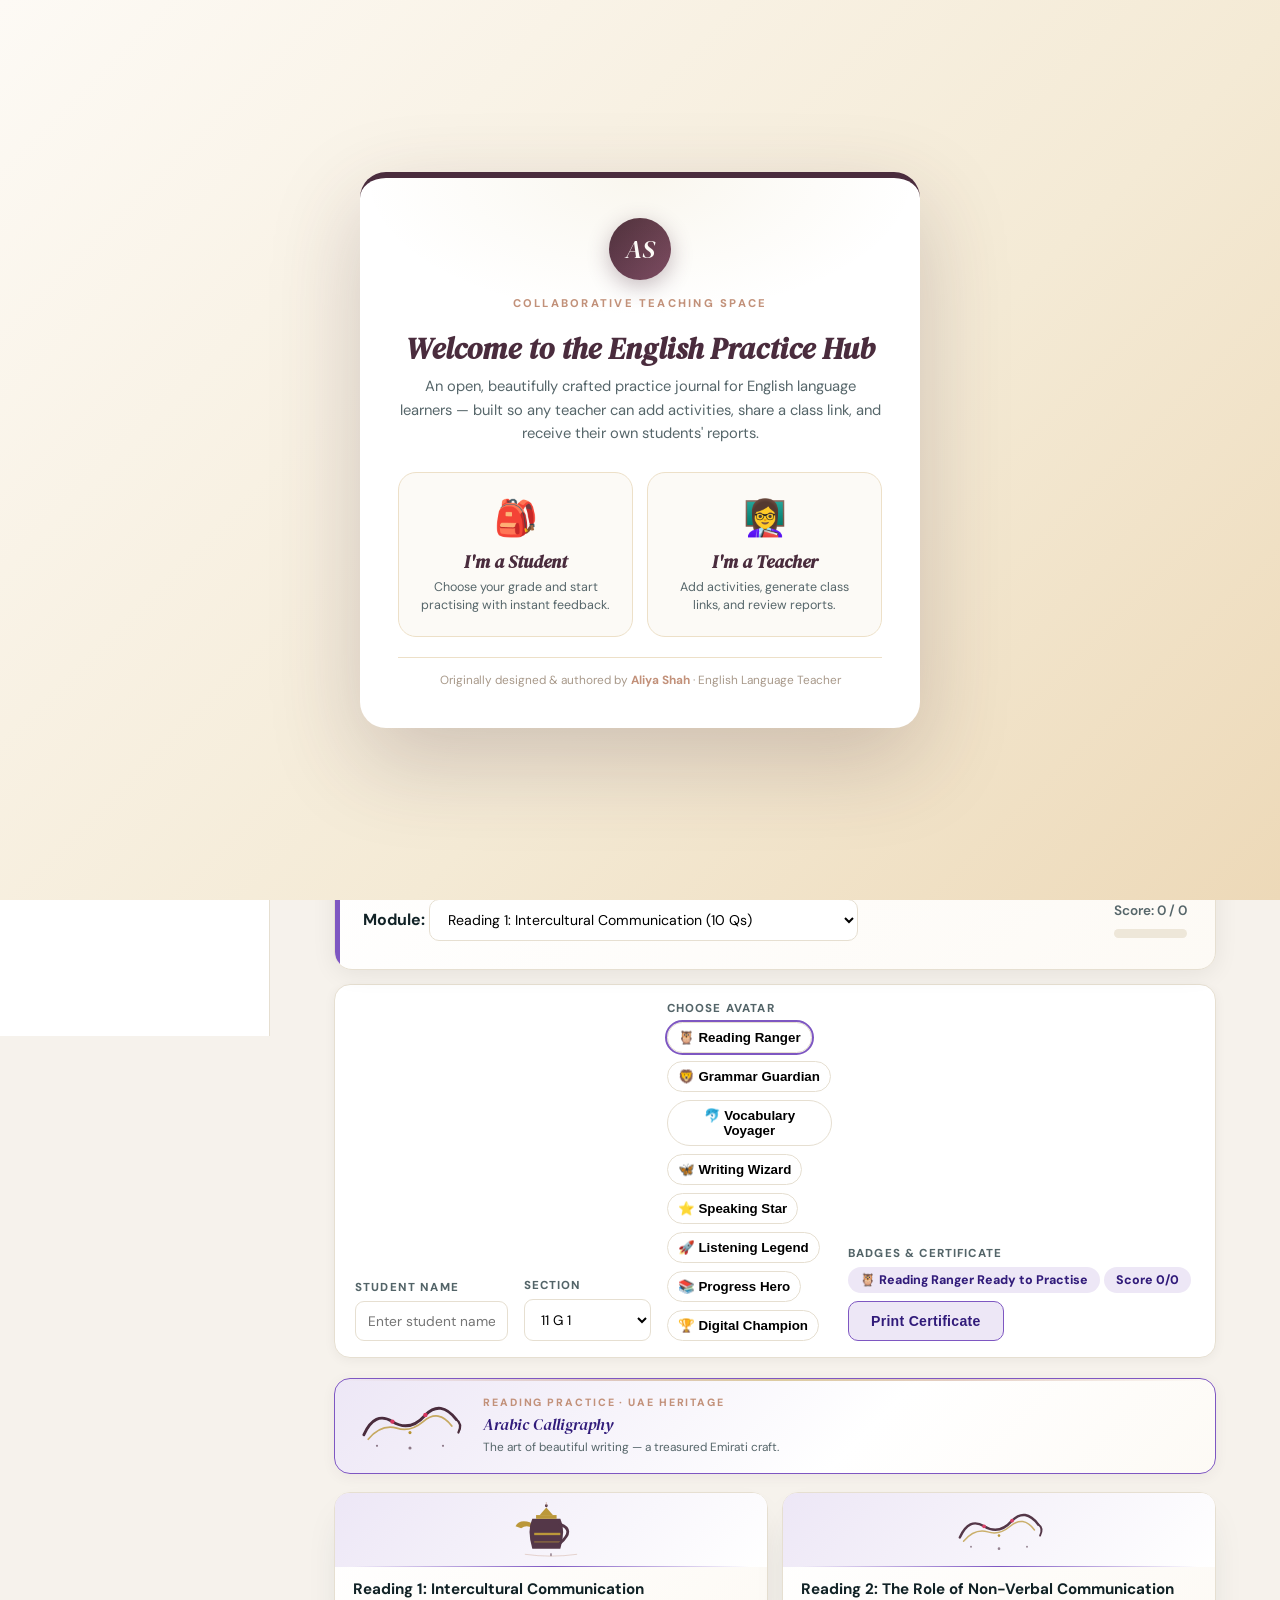
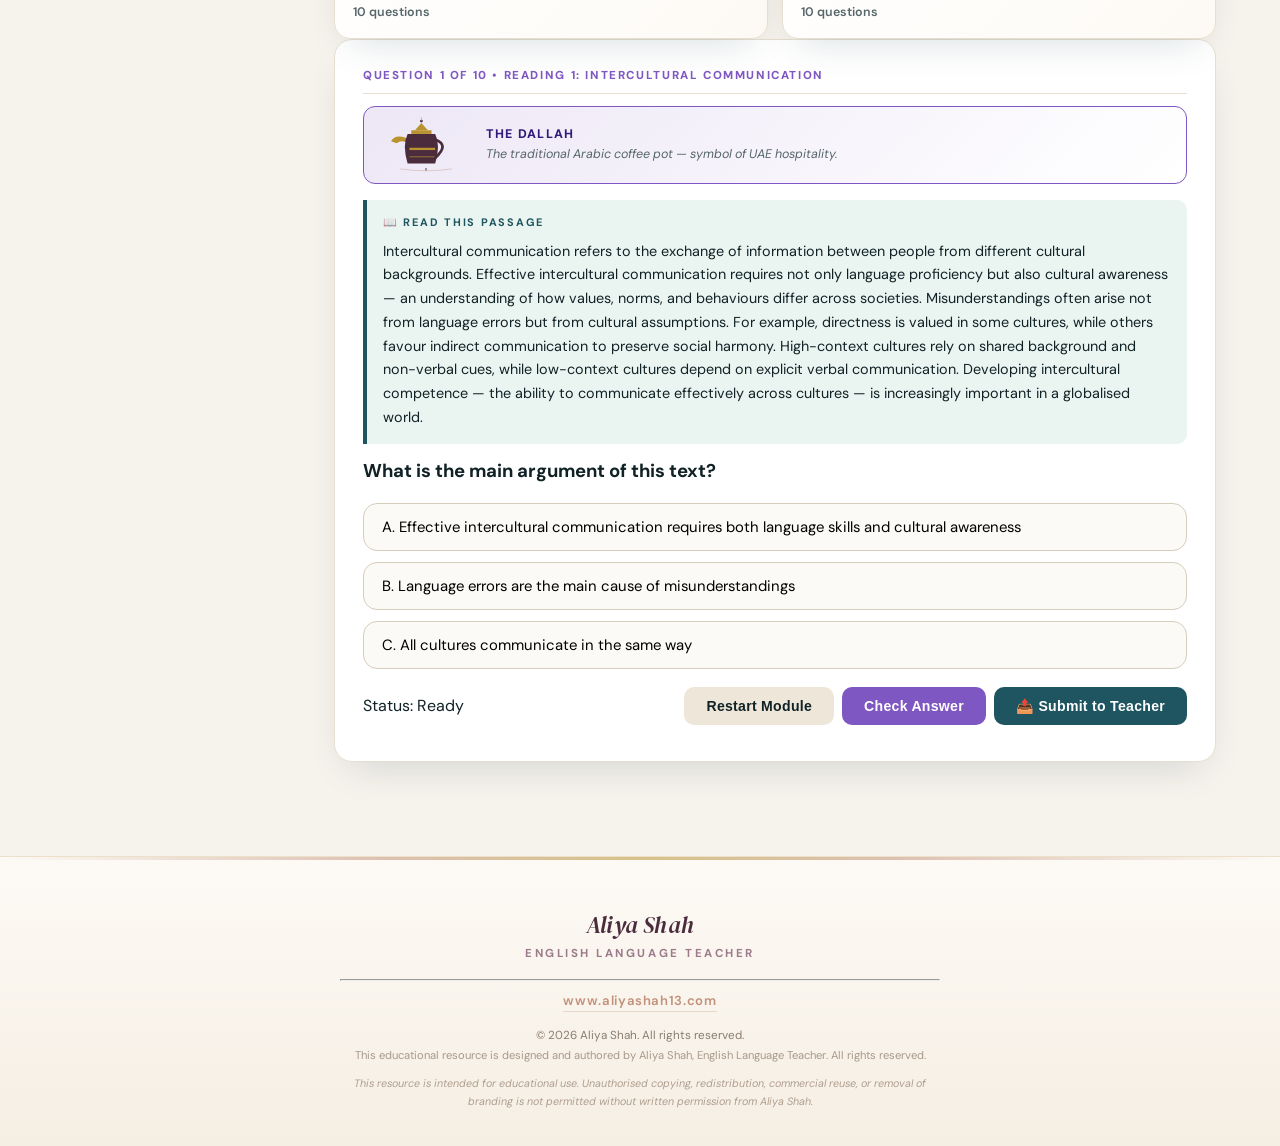
==== commit 4ea2bf88: "Add files via upload" ====
--- a/10-advanced/index.html
+++ b/10-advanced/index.html
@@ -1536,18 +1536,17 @@
 <div class="layout">
   <aside id="tabSidebar"><div class="sidebar-tools"><button class="teacher-tools-btn" onclick="openTeacherTools()">Teacher Tools</button></div></aside>
   <main>
-    <!-- Grade 10 Advanced Hero Image -->
-    <div style="margin-bottom:0">
-      <img
-        src="https://upload.wikimedia.org/wikipedia/commons/thumb/e/e9/Burj_Al_Arab%2C_Dubai%2C_by_Joi_Ito_Dec2007.jpg/1280px-Burj_Al_Arab%2C_Dubai%2C_by_Joi_Ito_Dec2007.jpg"
-        alt="Burj Al Arab Dubai — representing UAE global connections, intercultural communication and academic excellence"
-        width="1200" height="220"
-        loading="eager" onerror="this.parentElement.style.display='none'"
-        style="width:100%;height:220px;object-fit:cover;border-radius:14px;margin-bottom:4px;display:block;box-shadow:0 4px 18px rgba(0,0,0,.10);"
-      />
-      <p style="font-size:.64rem;color:#b0a090;text-align:right;margin:0 0 18px;letter-spacing:.04em;">Photo: <a href="https://unsplash.com" target="_blank" rel="noopener" style="color:inherit;text-decoration:none;">Unsplash</a></p>
+        <!-- Grade Hero Banner (CSS - no external images) -->
+    <div style="background:linear-gradient(135deg, #311b7a 0%, #5c3dbf 40%, #7E57C2 100%);border-radius:14px;padding:28px 32px;margin-bottom:20px;display:flex;align-items:center;gap:20px;box-shadow:0 6px 24px rgba(0,0,0,.18);position:relative;overflow:hidden;" aria-hidden="true">
+      <div style="position:absolute;inset:0;background:url('data:image/svg+xml,%3Csvg width=60 height=60 viewBox="0 0 60 60" xmlns="http://www.w3.org/2000/svg"%3E%3Cg fill="none" fill-rule="evenodd"%3E%3Cg fill="%23ffffff" fill-opacity="0.05"%3E%3Cpath d="M36 34v-4h-2v4h-4v2h4v4h2v-4h4v-2h-4zm0-30V0h-2v4h-4v2h4v4h2V6h4V4h-4zM6 34v-4H4v4H0v2h4v4h2v-4h4v-2H6zM6 4V0H4v4H0v2h4v4h2V6h4V4H6z"/%3E%3C/g%3E%3C/g%3E%3C/svg%3E') repeat;pointer-events:none;"></div>
+      <div style="font-size:2.8rem;flex-shrink:0;filter:drop-shadow(0 2px 6px rgba(0,0,0,.3));">&#127758;</div>
+      <div>
+        <div style="font-size:.7rem;font-weight:800;letter-spacing:.18em;text-transform:uppercase;color:rgba(255,255,255,.65);margin-bottom:5px;">English Language Practice Hub</div>
+        <div style="font-family:'DM Serif Display',serif;font-style:italic;font-size:1.35rem;color:#fff;margin-bottom:5px;line-height:1.2;">Grade 10 Advanced &nbsp;·&nbsp; English Practice</div>
+        <div style="font-size:.78rem;color:rgba(255,255,255,.78);line-height:1.5;">Intercultural communication &nbsp;·&nbsp; Conditionals &nbsp;·&nbsp; Academic essay writing</div>
+      </div>
     </div>
-    <!-- Welcome Banner -->
+    <!-- Welcome Banner --><!-- Welcome Banner -->
     <section class="as-welcome-banner" id="welcomeBanner" aria-label="Welcome from your teacher">
       <div class="as-wb-left">
         <div class="as-wb-logo">AS</div>
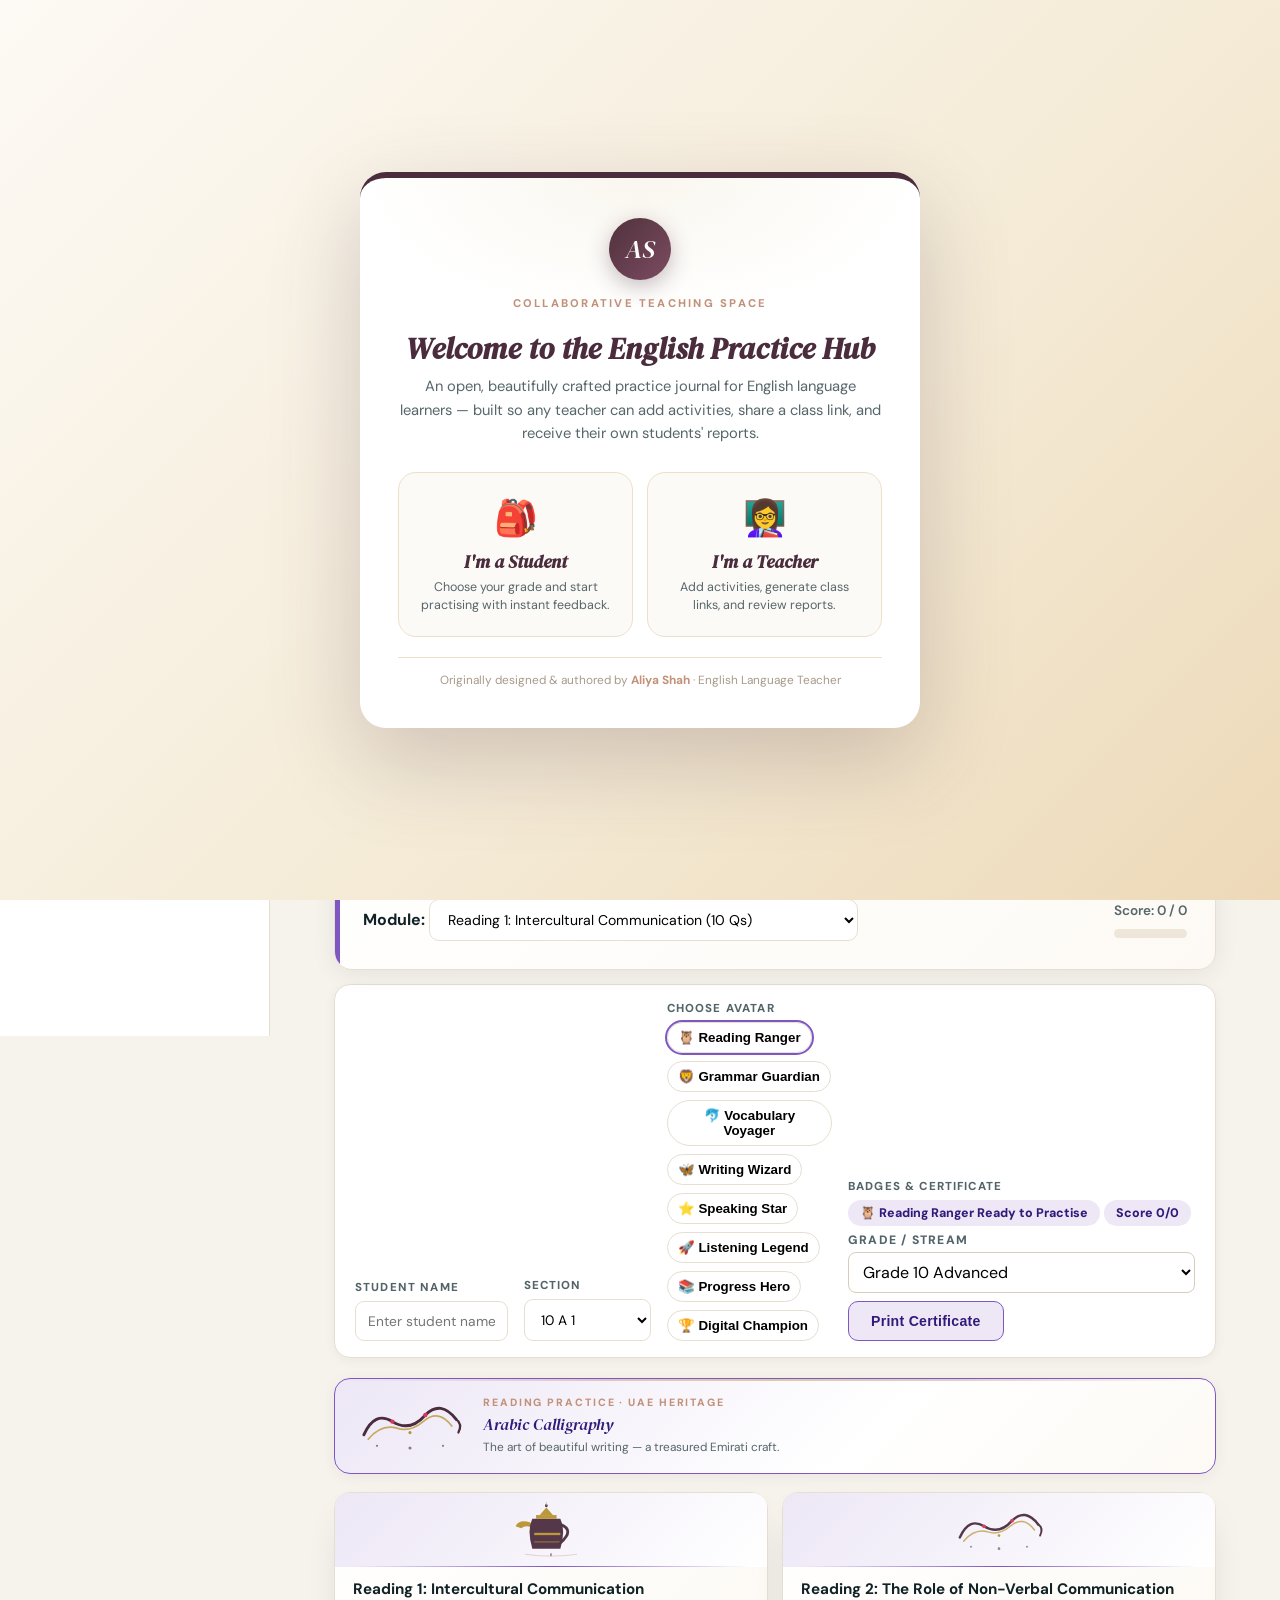
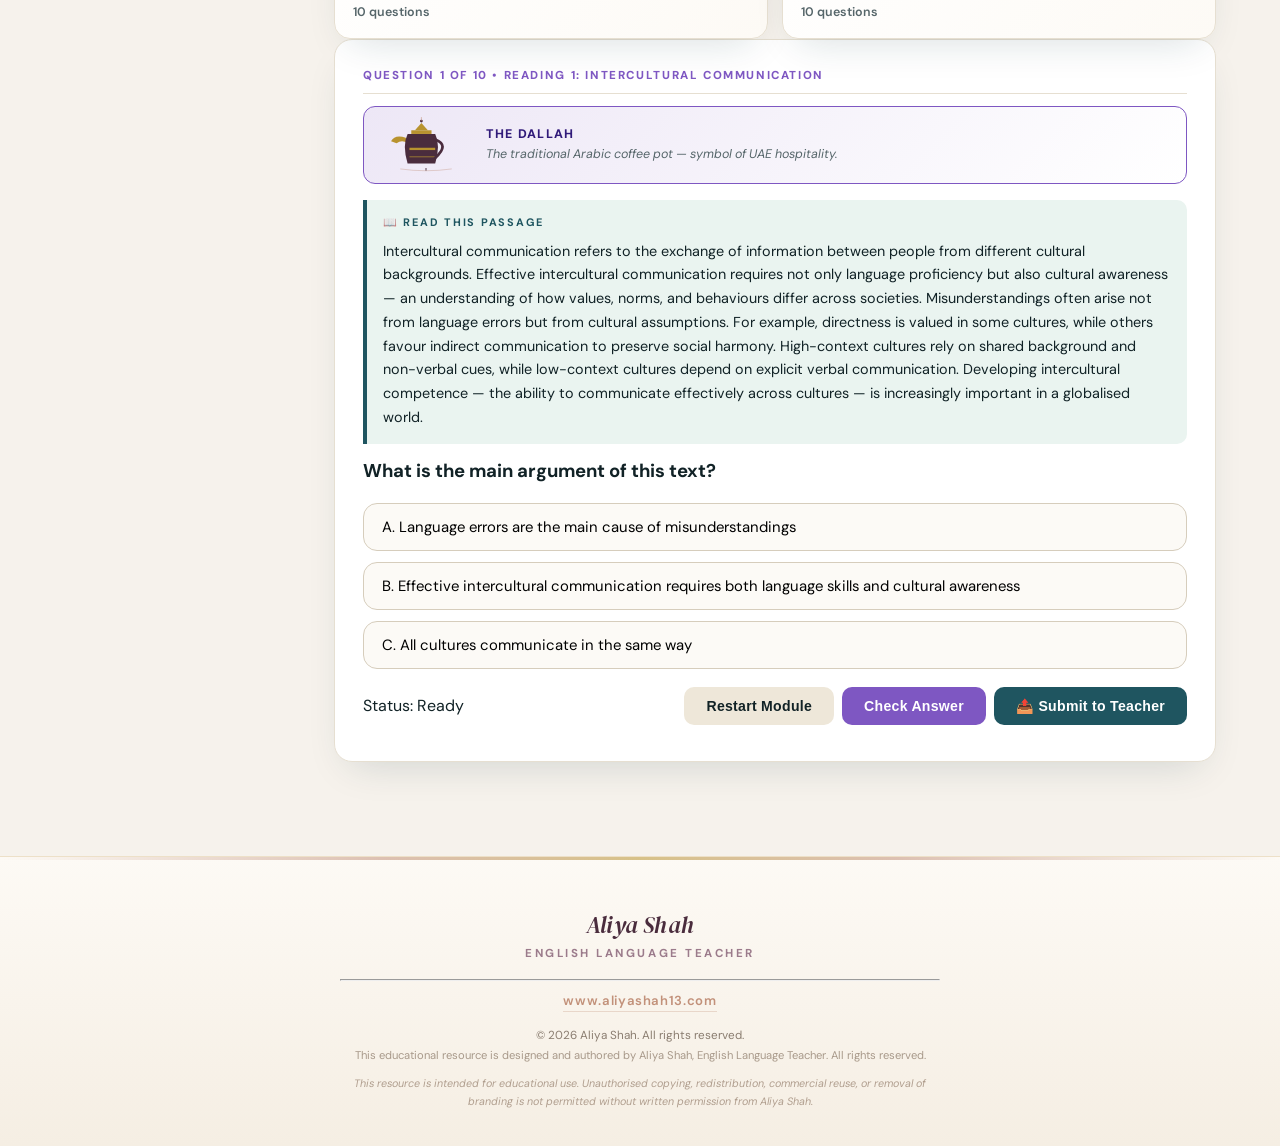
==== commit 8bf6ec80: "Add files via upload" ====
--- a/10-advanced/index.html
+++ b/10-advanced/index.html
@@ -1,4 +1,4 @@
-﻿<!DOCTYPE html>
+<!DOCTYPE html>
 <html lang="en">
 <head>
 <meta charset="UTF-8" />
@@ -1584,7 +1584,9 @@
       <div class="visible-badge-area">
         <label>Badges & Certificate</label>
         <div id="studentBadgePreview"></div>
-        <button class="btn secondary" style="margin-top:8px" onclick="printCertificate()">Print Certificate</button>
+        <label style="display:block;font-size:.76rem;letter-spacing:.1em;text-transform:uppercase;font-weight:800;color:#536468;margin:6px 0 4px">Grade / Stream</label>
+        <select id="studentCertGrade" style="width:100%;padding:8px 10px;border:1px solid #D6CDBC;border-radius:8px;background:#fff;font:inherit"><option value="g9g">Grade 9 General</option><option value="g9a">Grade 9 Advanced</option><option value="g10g">Grade 10 General</option><option value="g10a" selected>Grade 10 Advanced</option><option value="general">Grade 11 General</option><option value="advanced">Grade 11 Advanced</option><option value="g12g">Grade 12 General</option><option value="g12a">Grade 12 Advanced</option></select>
+                <button class="btn secondary" style="margin-top:8px" onclick="printCertificate()">Print Certificate</button>
       </div>
     </section>
     <div id="uaeTabBanner" class="uae-banner" style="display:none" aria-hidden="true"></div>
@@ -1780,7 +1782,7 @@
         <h3>Print Certificate for Student</h3>
         <p style="font-size:.8rem;color:#a8998a;margin:0 0 10px;">Select the grade and enter the student name, then click Print Certificate. Certificate settings (teacher name, school, etc.) are saved in the Certificate Settings section above.</p>
         <label>Grade / Stream</label>
-        <select id="certGradeSelect"></select>
+        <select id="certGradeSelect"><option value="g9g">Grade 9 General</option><option value="g9a">Grade 9 Advanced</option><option value="g10g">Grade 10 General</option><option value="g10a" selected>Grade 10 Advanced</option><option value="general">Grade 11 General</option><option value="advanced">Grade 11 Advanced</option><option value="g12g">Grade 12 General</option><option value="g12a">Grade 12 Advanced</option></select>
         <label>Student Name</label>
         <input id="certStudentName" placeholder="Enter student name" />
         <label>Badge / Achievement</label>
@@ -1852,13 +1854,13 @@
         <h3>Your Reports &amp; Google Sheets</h3>
         <p style="font-size:.8rem;color:#a8998a;margin:0 0 10px;">Every report from a student who opens <em>your</em> class link is sent to <em>your</em> Apps Script — not anyone else's.</p>
         <div id="badgePreview"></div>
-        <label>Your Google Apps Script URL</label>
+        <label>Your Google Apps Script URL <span style="font-weight:400;color:#a8998a;font-size:.9em">(Optional)</span></label>
         <input id="googleSheetUrl" placeholder="https://script.google.com/macros/s/.../exec" />
         <div style="display:flex;gap:8px;flex-wrap:wrap;margin-top:8px">
           <button class="btn" style="flex:1;min-width:140px" onclick="saveGoogleSheetUrl()">Save URL</button>
           <button class="btn secondary" style="flex:1;min-width:140px" onclick="testGoogleSheetUrl()">Test connection</button>
         </div>
-        <div class="teacher-report-output" id="reportStatus">Add your Apps Script URL to start receiving your own students' reports.</div>
+        <div class="teacher-report-output" id="reportStatus">Optional: Add your Apps Script URL only if you want to receive student results in your own Google Sheet.</div>
 
         <div style="margin-top:14px;border-top:1px solid var(--as-champagne,#EDE0C8);padding-top:14px">
           <label style="margin:0 0 8px">Local backup (this device only)</label>
@@ -1897,7 +1899,7 @@
   if(!s) return '';
   return String(s).replace(/&/g,'&amp;').replace(/</g,'&lt;').replace(/>/g,'&gt;').replace(/"/g,'&quot;').replace(/'/g,'&#39;');
 }
-const DATABASE = {"general":{"Student":[{"title":"22. Reading Diagnostic: Online Learning","questions":[{"q":"Read: Online learning has become an important part of school life. It allows students to attend lessons from home, review recorded explanations, and use digital resources at their own pace. This flexibility can help learners who need extra time or who live far from school. However, online learning also requires strong self-discipline. Students must manage their time, avoid distractions, and ask questions when they do not understand. Some students enjoy the independence, while others miss direct classroom support and face-to-face discussion. Teachers can make online learning more effective by giving clear instructions, short tasks, and regular feedback. Overall, online learning is useful, but it works best when students stay organised and active. What is the main idea?","options":["Online learning has benefits and challenges","Online learning is always easier","Students should stop using technology"],"answer":"Online learning has benefits and challenges","explanation":"Correct answer: Online learning has benefits and challenges"},{"q":"Which word from the text means \"the ability to choose time/place easily\"?","options":["flexibility","discipline","support"],"answer":"flexibility","explanation":"Correct answer: flexibility"},{"q":"What can be inferred about online learning?","options":["Students need to manage their time well","Teachers are not important anymore","All students prefer online classes"],"answer":"Students need to manage their time well","explanation":"Correct answer: Students need to manage their time well"},{"q":"The tone of the text is mostly ___.","options":["balanced","angry","humorous"],"answer":"balanced","explanation":"Correct answer: balanced"}]},{"title":"23. Reading Diagnostic: City Improvement","questions":[{"q":"Read: Over the past few years, the city has worked hard to improve daily life for residents. New recycling bins were placed near schools, parks, and apartment buildings, making it easier for people to separate paper, plastic, and metal. The city also increased street cleaning and planted more trees in busy areas. As a result, public spaces look cleaner and feel more comfortable for families, students, and workers. Some residents say the changes have encouraged them to take better care of their neighbourhoods. Although traffic and noise are still problems, many people believe the city is moving in a positive direction. These improvements show how small environmental actions can raise quality of life. What is the best title?","options":["A Cleaner City for Residents","A History of Old Buildings","Why People Avoid Recycling"],"answer":"A Cleaner City for Residents","explanation":"Correct answer: A Cleaner City for Residents"},{"q":"What detail supports the main idea?","options":["The city reduced trash","Residents moved away","The city closed parks"],"answer":"The city reduced trash","explanation":"Correct answer: The city reduced trash"},{"q":"\"Residents\" means ___.","options":["people who live in a place","people who teach at school","people who repair phones"],"answer":"people who live in a place","explanation":"Correct answer: people who live in a place"},{"q":"The writer probably thinks the changes are ___.","options":["positive","useless","confusing"],"answer":"positive","explanation":"Correct answer: positive"}]},{"title":"24. Writing Skill Diagnostic: Article Organisation","questions":[{"q":"Which sentence is the best topic sentence for an article about plagiarism?","options":["Students can avoid plagiarism by using clear academic habits.","Quotation marks are small symbols.","My friend studies at night."],"answer":"Students can avoid plagiarism by using clear academic habits.","explanation":"Correct answer: Students can avoid plagiarism by using clear academic habits."},{"q":"Which supporting detail fits the topic \"student housing can be expensive\"?","options":["Students must pay rent, utilities, and transport costs.","Students can ask indirect questions.","A concept is an idea."],"answer":"Students must pay rent, utilities, and transport costs.","explanation":"Correct answer: Students must pay rent, utilities, and transport costs."},{"q":"Which linker best shows contrast?","options":["However","For example","Because"],"answer":"However","explanation":"Correct answer: However"},{"q":"Which ending is best for a problem-solution article?","options":["In conclusion, these solutions can help reduce the problem.","Firstly, there are many reasons.","Yesterday, I went to class."],"answer":"In conclusion, these solutions can help reduce the problem.","explanation":"Correct answer: In conclusion, these solutions can help reduce the problem."}]},{"title":"25. Writing Skill Diagnostic: Paraphrasing and Summary","questions":[{"q":"Original: \"Online education gives students more access to learning.\" Best paraphrase:","options":["Students can reach more learning opportunities through online education.","Online education gives students more access to learning.","Students never learn online."],"answer":"Students can reach more learning opportunities through online education.","explanation":"Correct answer: Students can reach more learning opportunities through online education."},{"q":"Which sentence is most concise?","options":["Recycling reduces waste and protects resources.","Recycling is something that people do because there is waste and resources.","Recycling, recycling, and more recycling is useful."],"answer":"Recycling reduces waste and protects resources.","explanation":"Correct answer: Recycling reduces waste and protects resources."},{"q":"A good summary should include ___.","options":["main ideas in your own words","every single example","only personal opinions"],"answer":"main ideas in your own words","explanation":"Correct answer: main ideas in your own words"},{"q":"Which phrase introduces evidence?","options":["According to the text,","I hate this topic,","Maybe maybe,"],"answer":"According to the text,","explanation":"Correct answer: According to the text,"}]},{"title":"26. Listening Diagnostic: Lecture Notes","questions":[{"q":"Listening script: \"Today we will discuss population growth. First, resources are limited. Second, distribution is unequal. Finally, renewable solutions may help.\" What is the lecture mainly about?","options":["population growth and resources","phone etiquette","campus cafeterias"],"answer":"population growth and resources","explanation":"Correct answer: population growth and resources"},{"q":"What is the first point mentioned?","options":["resources are limited","directions are confusing","rent is cheap"],"answer":"resources are limited","explanation":"Correct answer: resources are limited"},{"q":"Which note is best?","options":["Population growth: limited resources; unequal distribution; renewable solutions","The teacher talked a lot and it was long","I like this lecture"],"answer":"Population growth: limited resources; unequal distribution; renewable solutions","explanation":"Correct answer: Population growth: limited resources; unequal distribution; renewable solutions"},{"q":"Which word signals the final point?","options":["Finally","Second","Today"],"answer":"Finally","explanation":"Correct answer: Finally"}]},{"title":"27. Listening Diagnostic: Directions and Phone Call","questions":[{"q":"Listening script: \"Head towards the library, cross at the intersection, and the office is across from the cafeteria.\" Where is the office?","options":["across from the cafeteria","inside the library","behind the dormitory"],"answer":"across from the cafeteria","explanation":"Correct answer: across from the cafeteria"},{"q":"Which direction is mentioned?","options":["cross at the intersection","turn off the phone","quote the source"],"answer":"cross at the intersection","explanation":"Correct answer: cross at the intersection"},{"q":"Listening script: \"Could you tell me if the apartment is furnished?\" What is the speaker asking about?","options":["whether furniture is included","whether the city recycles","whether the lecture is online"],"answer":"whether furniture is included","explanation":"Correct answer: whether furniture is included"},{"q":"The phrase \"Could you tell me...\" is used to sound ___.","options":["polite","rude","angry"],"answer":"polite","explanation":"Correct answer: polite"}]},{"title":"28. Speaking Skill Diagnostic: Presentations","questions":[{"q":"Which opening is best for a presentation about cheating?","options":["Good morning. Today I will explain why cheating is risky.","What? I do not know.","Give me your paper now."],"answer":"Good morning. Today I will explain why cheating is risky.","explanation":"Correct answer: Good morning. Today I will explain why cheating is risky."},{"q":"Which phrase gives a reason?","options":["This is important because...","Across from the corner...","In 2018 at Monday..."],"answer":"This is important because...","explanation":"Correct answer: This is important because..."},{"q":"Which sentence shows appropriate formality?","options":["I believe students should cite sources carefully.","Bro, copying is bad, okay?","This thing is, like, not cool."],"answer":"I believe students should cite sources carefully.","explanation":"Correct answer: I believe students should cite sources carefully."},{"q":"How should a speaker answer a follow-up question?","options":["Respond clearly and give a reason","Ignore the question","Change the topic immediately"],"answer":"Respond clearly and give a reason","explanation":"Correct answer: Respond clearly and give a reason"}]},{"title":"29. Speaking Skill Diagnostic: Conversation and Preference","questions":[{"q":"Which sentence expresses preference clearly?","options":["I prefer living on campus because it saves time.","Campus, maybe, yes, no.","The dormitory is a noun."],"answer":"I prefer living on campus because it saves time.","explanation":"Correct answer: I prefer living on campus because it saves time."},{"q":"Which question asks for clarification?","options":["Could you explain what you mean?","Where the cafeteria is?","I prefer because."],"answer":"Could you explain what you mean?","explanation":"Correct answer: Could you explain what you mean?"},{"q":"Which response maintains a conversation?","options":["That is a good point. I also think budget matters.","Yes. End.","I will not answer."],"answer":"That is a good point. I also think budget matters.","explanation":"Correct answer: That is a good point. I also think budget matters."},{"q":"Which pronunciation feature helps meaning in speech?","options":["stress and intonation","quotation marks","paragraph spacing"],"answer":"stress and intonation","explanation":"Correct answer: stress and intonation"}]},{"title":"30. Vocabulary Level Test: Academic and Campus Terms","questions":[{"q":"\"Paraphrase\" means to ___.","options":["write an idea in your own words","copy exact words without credit","move into a dorm"],"answer":"write an idea in your own words","explanation":"Correct answer: write an idea in your own words"},{"q":"\"Facilities\" are ___.","options":["services or places provided for use","punishments for cheating","words in a quote"],"answer":"services or places provided for use","explanation":"Correct answer: services or places provided for use"},{"q":"\"Priority\" means ___.","options":["something very important","something opposite","something leaking"],"answer":"something very important","explanation":"Correct answer: something very important"},{"q":"\"Calculate\" means to ___.","options":["work out using numbers","speak with rhythm","ask indirectly"],"answer":"work out using numbers","explanation":"Correct answer: work out using numbers"}]},{"title":"31. Vocabulary Level Test: City and Global Issues","questions":[{"q":"\"Overpopulation\" means ___.","options":["too many people in a place","too much furniture in a room","too many grammar rules"],"answer":"too many people in a place","explanation":"Correct answer: too many people in a place"},{"q":"\"Consume\" means to ___.","options":["use resources","give directions","cite a source"],"answer":"use resources","explanation":"Correct answer: use resources"},{"q":"\"Issue\" means ___.","options":["problem or topic","student room","phone bill"],"answer":"problem or topic","explanation":"Correct answer: problem or topic"},{"q":"\"Growth rate\" means ___.","options":["how fast something increases","how polite a question is","how a quote is written"],"answer":"how fast something increases","explanation":"Correct answer: how fast something increases"}]},{"title":"32. Grammar Level Test: Term 3 Core Items","questions":[{"q":"Choose the correct sentence.","options":["If cities recycle more, they will reduce waste.","If cities recycle more, they would reduced waste.","If cities recycled more, they will reduces waste."],"answer":"If cities recycle more, they will reduce waste.","explanation":"Correct answer: If cities recycle more, they will reduce waste."},{"q":"Choose the correct reported speech.","options":["She said that she had a fixed mindset.","She said that she has have mindset.","She said that had she mindset."],"answer":"She said that she had a fixed mindset.","explanation":"Correct answer: She said that she had a fixed mindset."},{"q":"Choose the correct passive modal.","options":["The problem must be addressed urgently.","The problem must address urgently.","The problem must to be addressed urgently."],"answer":"The problem must be addressed urgently.","explanation":"Correct answer: The problem must be addressed urgently."},{"q":"Choose the correct verb pattern.","options":["They decided to commute by bus.","They decided commuting by bus.","They decided commute by bus."],"answer":"They decided to commute by bus.","explanation":"Correct answer: They decided to commute by bus."}]},{"title":"33. Grammar Level Test: Questions and Prepositions","questions":[{"q":"Choose the correct indirect question.","options":["Do you know where the tenant lives?","Do you know where does the tenant live?","Do you know where lives the tenant?"],"answer":"Do you know where the tenant lives?","explanation":"Correct answer: Do you know where the tenant lives?"},{"q":"Choose the correct dependent preposition.","options":["Students are responsible for citing sources.","Students are responsible of citing sources.","Students are responsible at citing sources."],"answer":"Students are responsible for citing sources.","explanation":"Correct answer: Students are responsible for citing sources."},{"q":"Choose the correct time preposition.","options":["The lecture starts at noon.","The lecture starts on noon.","The lecture starts in noon."],"answer":"The lecture starts at noon.","explanation":"Correct answer: The lecture starts at noon."},{"q":"Choose the correct comparative.","options":["This solution is more efficient than the old one.","This solution is most efficient than the old one.","This solution is efficienter than the old one."],"answer":"This solution is more efficient than the old one.","explanation":"Correct answer: This solution is more efficient than the old one."}]}],"SEN A1":[{"title":"34. SEN A1 Vocabulary: Campus Life","questions":[{"q":"A student lives in a ___.","options":["dorm","tree","sea"],"answer":"dorm","explanation":"Correct answer: dorm"},{"q":"A cafeteria is a place to ___.","options":["eat","sleep","swim"],"answer":"eat","explanation":"Correct answer: eat"},{"q":"A class is a place to ___.","options":["learn","drive","cook"],"answer":"learn","explanation":"Correct answer: learn"},{"q":"A book is for ___.","options":["reading","running","washing"],"answer":"reading","explanation":"Correct answer: reading"},{"q":"A form is a paper you ___.","options":["fill out","throw away","sleep on"],"answer":"fill out","explanation":"Correct answer: fill out"}]},{"title":"35. SEN A1 Vocabulary: Student Housing","questions":[{"q":"A room can be ___.","options":["small","hungry","blue sky"],"answer":"small","explanation":"Correct answer: small"},{"q":"Rent is money for a ___.","options":["home","pen","banana"],"answer":"home","explanation":"Correct answer: home"},{"q":"A bus helps students ___.","options":["commute","sleep","quote"],"answer":"commute","explanation":"Correct answer: commute"},{"q":"Utilities are water and ___.","options":["electricity","shoes","flowers"],"answer":"electricity","explanation":"Correct answer: electricity"},{"q":"A safe building is ___.","options":["secure","sad","late"],"answer":"secure","explanation":"Correct answer: secure"}]},{"title":"36. SEN A1 Vocabulary: City and Environment","questions":[{"q":"Trash means ___.","options":["rubbish","homework","music"],"answer":"rubbish","explanation":"Correct answer: rubbish"},{"q":"Recycling is good for the ___.","options":["environment","phone","chair"],"answer":"environment","explanation":"Correct answer: environment"},{"q":"A resident is a person who ___.","options":["lives in a place","eats a pencil","opens a quote"],"answer":"lives in a place","explanation":"Correct answer: lives in a place"},{"q":"A solution helps fix a ___.","options":["problem","breakfast","window color"],"answer":"problem","explanation":"Correct answer: problem"},{"q":"Water and food are ___.","options":["resources","directions","questions"],"answer":"resources","explanation":"Correct answer: resources"}]},{"title":"37. SEN A1 Vocabulary: Directions and Phone","questions":[{"q":"Opposite means ___.","options":["across from","inside","under"],"answer":"across from","explanation":"Correct answer: across from"},{"q":"A corner is part of a ___.","options":["street","sandwich","lesson"],"answer":"street","explanation":"Correct answer: street"},{"q":"A phone is for ___.","options":["calling","painting","sleeping"],"answer":"calling","explanation":"Correct answer: calling"},{"q":"A repair means to ___.","options":["fix","run","eat"],"answer":"fix","explanation":"Correct answer: fix"},{"q":"A tenant is a person who rents a ___.","options":["home","quote","bus"],"answer":"home","explanation":"Correct answer: home"}]},{"title":"38. SEN A1 Grammar: Simple Present","questions":[{"q":"I ___ in Grade 11.","options":["am","is","are"],"answer":"am","explanation":"Correct answer: am"},{"q":"She ___ online.","options":["studies","study","studying"],"answer":"studies","explanation":"Correct answer: studies"},{"q":"Students ___ books.","options":["read","reads","reading"],"answer":"read","explanation":"Correct answer: read"},{"q":"The city ___ clean.","options":["is","are","am"],"answer":"is","explanation":"Correct answer: is"},{"q":"We ___ in class.","options":["learn","learns","learning"],"answer":"learn","explanation":"Correct answer: learn"}]},{"title":"39. SEN A1 Grammar: Can / Must / Should","questions":[{"q":"Students ___ cite sources.","options":["must","must to","musts"],"answer":"must","explanation":"Correct answer: must"},{"q":"I ___ ask the teacher for help.","options":["can","can to","cans"],"answer":"can","explanation":"Correct answer: can"},{"q":"You ___ study before the test.","options":["should","should to","shoulds"],"answer":"should","explanation":"Correct answer: should"},{"q":"We ___ keep the city clean.","options":["should","shoulds","should to"],"answer":"should","explanation":"Correct answer: should"},{"q":"Students ___ copy answers.","options":["must not","must to not","must not to"],"answer":"must not","explanation":"Correct answer: must not"}]},{"title":"40. SEN A1 Grammar: Prepositions","questions":[{"q":"The book is ___ the table.","options":["on","eat","happy"],"answer":"on","explanation":"Correct answer: on"},{"q":"The class starts ___ 8:00.","options":["at","on","in Monday"],"answer":"at","explanation":"Correct answer: at"},{"q":"The test is ___ Monday.","options":["on","at","in 8:00"],"answer":"on","explanation":"Correct answer: on"},{"q":"The student is ___ the classroom.","options":["in","on","under Monday"],"answer":"in","explanation":"Correct answer: in"},{"q":"The cafeteria is across ___ the library.","options":["from","in","at"],"answer":"from","explanation":"Correct answer: from"}]},{"title":"41. SEN A1 Grammar: Easy Comparatives","questions":[{"q":"A dorm is ___ than a villa.","options":["smaller","smallest","small"],"answer":"smaller","explanation":"Correct answer: smaller"},{"q":"A bus is ___ than walking.","options":["faster","fastest","fast"],"answer":"faster","explanation":"Correct answer: faster"},{"q":"This room is ___ than that room.","options":["bigger","biggest","big"],"answer":"bigger","explanation":"Correct answer: bigger"},{"q":"Online learning is ___ flexible.","options":["more","most","many"],"answer":"more","explanation":"Correct answer: more"},{"q":"This city is ___ cleaner now.","options":["much","many","most"],"answer":"much","explanation":"Correct answer: much"}]},{"title":"42. SEN A1 Reading: My Dorm","questions":[{"q":"Read: Ali lives in a dorm. His room is small, but it is clean. He walks to class every day. Where does Ali live?","options":["in a dorm","in a park","in a shop"],"answer":"in a dorm","explanation":"Correct answer: in a dorm"},{"q":"How is the room?","options":["small and clean","big and dirty","cold and wet"],"answer":"small and clean","explanation":"Correct answer: small and clean"},{"q":"How does Ali go to class?","options":["He walks","He flies","He swims"],"answer":"He walks","explanation":"Correct answer: He walks"},{"q":"The text is about ___.","options":["student housing","recycling","phone repair"],"answer":"student housing","explanation":"Correct answer: student housing"},{"q":"Ali is a ___.","options":["student","doctor","driver"],"answer":"student","explanation":"Correct answer: student"}]},{"title":"43. SEN A1 Reading: Online Class","questions":[{"q":"Read: Sara studies online at home. She uses a laptop. She listens to her teacher and writes notes. Where does Sara study?","options":["at home","at the beach","in a bus"],"answer":"at home","explanation":"Correct answer: at home"},{"q":"What does Sara use?","options":["a laptop","a ball","a bicycle"],"answer":"a laptop","explanation":"Correct answer: a laptop"},{"q":"Who does Sara listen to?","options":["her teacher","her doctor","her driver"],"answer":"her teacher","explanation":"Correct answer: her teacher"},{"q":"What does Sara write?","options":["notes","menus","tickets"],"answer":"notes","explanation":"Correct answer: notes"},{"q":"The text is about ___.","options":["online learning","student rent","city trash"],"answer":"online learning","explanation":"Correct answer: online learning"}]},{"title":"44. SEN A1 Reading: Clean City","questions":[{"q":"Read: Our city is clean. People put trash in bins. They recycle paper and plastic. The city is better now. What do people put in bins?","options":["trash","books","shoes"],"answer":"trash","explanation":"Correct answer: trash"},{"q":"What do people recycle?","options":["paper and plastic","rice and milk","phones and keys"],"answer":"paper and plastic","explanation":"Correct answer: paper and plastic"},{"q":"How is the city now?","options":["better","worse","smaller"],"answer":"better","explanation":"Correct answer: better"},{"q":"The text is about ___.","options":["a clean city","a dorm room","a phone call"],"answer":"a clean city","explanation":"Correct answer: a clean city"},{"q":"Recycling is ___.","options":["good","bad","wrong"],"answer":"good","explanation":"Correct answer: good"}]},{"title":"45. SEN A1 Writing: Choose the Best Sentence","questions":[{"q":"Choose the correct sentence.","options":["I live in a clean city.","I lives in a clean city.","I living in a clean city."],"answer":"I live in a clean city.","explanation":"Correct answer: I live in a clean city."},{"q":"Choose the correct sentence.","options":["Students should study every day.","Students should to study every day.","Students should studying every day."],"answer":"Students should study every day.","explanation":"Correct answer: Students should study every day."},{"q":"Choose the correct sentence.","options":["My room is small but clean.","My room small but clean.","My room are small but clean."],"answer":"My room is small but clean.","explanation":"Correct answer: My room is small but clean."},{"q":"Choose the correct sentence.","options":["I can ask for help.","I can to ask for help.","I can asking for help."],"answer":"I can ask for help.","explanation":"Correct answer: I can ask for help."},{"q":"Choose the correct sentence.","options":["Recycling protects the environment.","Recycling protect the environment yesterday.","Recycling protecting environment."],"answer":"Recycling protects the environment.","explanation":"Correct answer: Recycling protects the environment."}]},{"title":"46. SEN A1 Writing: Put Ideas in Order","questions":[{"q":"Which sentence is a good beginning?","options":["My city is clean.","Thank you for reading.","For example, bins are everywhere."],"answer":"My city is clean.","explanation":"Correct answer: My city is clean."},{"q":"Which sentence gives an example?","options":["For example, people recycle paper.","In conclusion, this is important.","My topic is student housing."],"answer":"For example, people recycle paper.","explanation":"Correct answer: For example, people recycle paper."},{"q":"Which sentence is a good ending?","options":["In conclusion, we should keep our city clean.","First, my city has bins.","A dorm is a student home."],"answer":"In conclusion, we should keep our city clean.","explanation":"Correct answer: In conclusion, we should keep our city clean."},{"q":"Which word joins two ideas?","options":["and","desk","student"],"answer":"and","explanation":"Correct answer: and"},{"q":"Which word shows contrast?","options":["but","paper","rent"],"answer":"but","explanation":"Correct answer: but"}]},{"title":"47. SEN A1 Mixed Review","questions":[{"q":"A source tells us where information comes from. We should ___ it.","options":["cite","hide","eat"],"answer":"cite","explanation":"Correct answer: cite"},{"q":"If I study, I ___ pass.","options":["will","would","was"],"answer":"will","explanation":"Correct answer: will"},{"q":"A problem needs a ___.","options":["solution","cafeteria","tenant"],"answer":"solution","explanation":"Correct answer: solution"},{"q":"Could you tell me where the office ___?","options":["is","are","am"],"answer":"is","explanation":"Correct answer: is"},{"q":"A student budget is about ___.","options":["money","weather","music"],"answer":"money","explanation":"Correct answer: money"}]}],"Mixed Practice":[{"title":"21. Mixed Term 3 Review","questions":[{"q":"If students ___ their sources, they will avoid plagiarism.","options":["cite","rush","leak"],"answer":"cite","explanation":"Correct answer: cite"},{"q":"The apartment is ___ than the dorm.","options":["more spacious","most spacious","spaciousest"],"answer":"more spacious","explanation":"Correct answer: more spacious"},{"q":"Could you tell me ___ the library is?","options":["where","where is","where does"],"answer":"where","explanation":"Correct answer: where"},{"q":"The issue ___ urgently by city leaders.","options":["must be addressed","must address","must addressing"],"answer":"must be addressed","explanation":"Correct answer: must be addressed"},{"q":"She has been ___ population changes for two years.","options":["observing","observe","observed"],"answer":"observing","explanation":"Correct answer: observing"},{"q":"If I had a bigger budget, I ___ closer to campus.","options":["would live","will live","lived"],"answer":"would live","explanation":"Correct answer: would live"}]},{"title":"22. Mixed Term 3 Review — Stage 7","questions":[{"q":"If more residents ___ public transport, carbon emissions would decrease significantly.","options":["used","use","had used"],"answer":"used","explanation":"Second conditional: if + past simple, would + infinitive — imagining an unreal or unlikely present/future situation."},{"q":"The researcher explained that the data ___ collected from twelve different universities.","options":["had been","has been","was been"],"answer":"had been","explanation":"Past perfect passive in reported speech: 'had been collected' correctly backshifts 'has been collected'."},{"q":"Could you tell me where the student services office ___?","options":["is","is it","does it"],"answer":"is","explanation":"Indirect question: the embedded clause follows normal word order (subject + verb), not question word order."},{"q":"The apartment was ___ than the dormitory, but it was much closer to campus.","options":["more expensive","most expensive","expensiver"],"answer":"more expensive","explanation":"Comparative adjective: 'expensive' has three syllables, so it takes 'more' rather than '-er'."},{"q":"Students ___ submit their assignments before the deadline, or they will lose marks.","options":["must","must to","should to"],"answer":"must","explanation":"Present modal of obligation: 'must' + base infinitive — no 'to' after must."},{"q":"She has been ___ the effects of overpopulation on urban infrastructure for her dissertation.","options":["researching","research","researched"],"answer":"researching","explanation":"Present perfect continuous: 'has been + -ing' expresses an ongoing action in progress up to now."}]}],"Reading":[{"title":"Reading Practice 1: Academic Integrity in School","questions":[{"q":"Read: Academic integrity means doing schoolwork honestly and showing where information comes from. In Grade 11, students often use websites, articles, videos, and AI tools to support their learning. These resources can be helpful, but students must use them carefully. Copying a paragraph without giving credit is plagiarism, even if the information is correct. A responsible student reads the source, understands the idea, and writes it again in their own words. They also cite the source when they use important facts or quotations. Teachers do not expect every answer to be perfect; they expect students to show real effort and honest thinking. When students practise integrity, they build trust, improve writing skills, and prepare for university or future careers. What is the main idea?","options":["Students should use sources honestly and cite them","Students should avoid all online resources","Teachers only care about perfect answers"],"answer":"Students should use sources honestly and cite them","explanation":"Correct answer: Students should use sources honestly and cite them"},{"q":"Which word means \"giving credit to a source\"?","options":["cite","copy","delete"],"answer":"cite","explanation":"Correct answer: cite"},{"q":"What can be inferred from the text?","options":["Integrity helps students beyond school","AI tools are always forbidden","Plagiarism is only a small mistake"],"answer":"Integrity helps students beyond school","explanation":"Correct answer: Integrity helps students beyond school"},{"q":"Which action shows academic integrity?","options":["Paraphrasing and naming the source","Copying a paragraph quickly","Hiding where facts came from"],"answer":"Paraphrasing and naming the source","explanation":"Correct answer: Paraphrasing and naming the source"},{"q":"The tone of the text is mostly ___.","options":["advisory","angry","comic"],"answer":"advisory","explanation":"Correct answer: advisory"}]},{"title":"Reading Practice 2: Student Housing and City Life","questions":[{"q":"Read: Many Grade 11 students think about university life before they graduate. One important decision is where to live. Some students prefer living on campus because it is close to classrooms, libraries, and student facilities. This can save time and make it easier to join clubs or study groups. However, campus housing may be expensive or cramped, especially in popular universities. Other students choose to live off campus with family or in shared apartments. This option can be cheaper and more comfortable, but it may require a long commute. Students also need to consider safety, transport, utilities, and their monthly budget. There is no perfect choice for everyone. The best housing option depends on a student's needs, responsibilities, and financial situation. What is the main idea?","options":["Students should compare housing options carefully","All students must live on campus","Off-campus housing is always better"],"answer":"Students should compare housing options carefully","explanation":"Correct answer: Students should compare housing options carefully"},{"q":"What is one benefit of campus housing?","options":["It is close to university facilities","It never costs much money","It removes all responsibilities"],"answer":"It is close to university facilities","explanation":"Correct answer: It is close to university facilities"},{"q":"\"Commute\" means ___.","options":["travel regularly to a place","copy information from a source","write a short quotation"],"answer":"travel regularly to a place","explanation":"Correct answer: travel regularly to a place"},{"q":"What can students infer from the text?","options":["Different students may need different housing choices","Students should ignore transport costs","Shared apartments are always unsafe"],"answer":"Different students may need different housing choices","explanation":"Correct answer: Different students may need different housing choices"},{"q":"Which factor is NOT mentioned?","options":["school uniform colour","monthly budget","student safety"],"answer":"school uniform colour","explanation":"Correct answer: school uniform colour"}]},{"title":"Reading Practice 3: Planet Under Stress","questions":[{"q":"Read: Cities around the world face growing environmental challenges. Air pollution, traffic congestion, and waste disposal affect millions of urban residents every day. Governments and planners are working to find sustainable solutions, such as expanding public transport, increasing green spaces, and encouraging recycling programmes. However, experts warn that real progress requires not only government action but also a change in individual behaviour. Citizens who reduce energy use, avoid single-use plastics, and choose public transport over private cars can make a measurable difference. Without collective effort, even the most ambitious environmental policies may fall short. What is the main idea?","options":["Cities need both government action and individual effort to solve environmental problems","Governments alone can solve all environmental issues","Air pollution is the only serious problem facing modern cities"],"answer":"Cities need both government action and individual effort to solve environmental problems","explanation":"The text emphasises that both policy and individual behaviour change are necessary — this is the overall meaning."},{"q":"According to the text, which sustainable solution is mentioned by city planners?","options":["Expanding public transport networks","Building more private car parks","Reducing the number of recycling programmes"],"answer":"Expanding public transport networks","explanation":"Specific information: the text explicitly lists expanding public transport as one of the sustainable solutions."},{"q":"The word 'collective' in the final sentence most likely means ___.","options":["shared by everyone","only one person's","very expensive"],"answer":"shared by everyone","explanation":"Vocabulary in context: 'collective effort' contrasts with individual action — collective = done by a group or everyone together."},{"q":"What can be inferred about environmental policies from the text?","options":["They may not succeed without changes in people's behaviour","They have already solved all urban pollution problems","They are only effective in small cities"],"answer":"They may not succeed without changes in people's behaviour","explanation":"The text says policies 'may fall short' without collective effort — this is an inference requiring reading beyond stated facts."},{"q":"The tone of this text is mostly ___.","options":["informative and cautionary","angry and pessimistic","humorous and relaxed"],"answer":"informative and cautionary","explanation":"The writer presents facts about urban problems and warns that collective effort is needed — an informative, cautionary tone."}]},{"title":"Reading Practice 4: The Role of Online Education","questions":[{"q":"Read: Online education has grown rapidly, offering students greater flexibility and access to a wider range of courses. Digital platforms allow learners to study at their own pace and revisit recorded lessons as many times as needed. This can be especially beneficial for students who work part-time or have other commitments. However, some students find it difficult to stay motivated without face-to-face interaction, and technical problems can disrupt learning. Educators agree that online courses work best when they include regular feedback, clear deadlines, and discussion opportunities. The most successful students tend to be self-disciplined and able to manage their time effectively. What is the best title for this text?","options":["Online Education: Benefits, Challenges, and Success Factors","Why Traditional Classrooms Are Better Than Online Learning","A Guide to Choosing the Right University Course"],"answer":"Online Education: Benefits, Challenges, and Success Factors","explanation":"The text covers the growth, benefits, challenges, and success factors of online education — all captured in this title."},{"q":"According to the text, which student benefits MOST from online learning?","options":["Students who also work part-time or have other commitments","Students who prefer large lecture-style classes","Students who struggle with technology"],"answer":"Students who also work part-time or have other commitments","explanation":"The text specifically states flexibility is 'especially beneficial for students who work part-time or have other commitments'."},{"q":"The phrase 'stay motivated' in the text most likely means ___.","options":["keep the desire to continue working","find a suitable online platform","attend face-to-face classes regularly"],"answer":"keep the desire to continue working","explanation":"Context clues: students struggle to 'stay motivated without face-to-face interaction' — motivated relates to the drive/desire to keep studying."},{"q":"What mood or tone does the writer use when discussing the challenges of online learning?","options":["Balanced — acknowledging problems without dismissing benefits","Strongly negative — arguing online learning should be stopped","Enthusiastic — celebrating every aspect of online education"],"answer":"Balanced — acknowledging problems without dismissing benefits","explanation":"The writer uses 'However' to introduce challenges after explaining benefits — this balanced structure reflects a measured, neutral tone."},{"q":"Based on the text, what can we predict about a student who lacks self-discipline in an online course?","options":["They are likely to struggle with managing deadlines and staying on track","They will automatically receive extra support from teachers","They will find online learning easier than classroom learning"],"answer":"They are likely to struggle with managing deadlines and staying on track","explanation":"The text states the most successful students are 'self-disciplined' — the opposite predicts difficulty with time management."}]},{"title":"Reading Practice 5: A City That's Doing Something Right","questions":[{"q":"Read: Copenhagen is often cited as one of the world's most sustainable cities. Over the past two decades, city leaders have invested heavily in cycling infrastructure, with over 400 kilometres of dedicated cycling lanes connecting every neighbourhood to the city centre. More than 62 per cent of residents commute by bicycle every day, reducing traffic congestion and carbon emissions significantly. The city has committed to becoming carbon-neutral by 2025, a goal it is rapidly approaching through offshore wind energy and district heating systems. Copenhagen's success demonstrates that bold, long-term investment in sustainable infrastructure can transform both the environment and quality of life for urban residents. What has Copenhagen invested in?","options":["Cycling infrastructure with over 400 km of dedicated lanes","Building hundreds of new private car parks","Expanding its international airport"],"answer":"Cycling infrastructure with over 400 km of dedicated lanes","explanation":"Specific information: the text explicitly states 'over 400 kilometres of dedicated cycling lanes'."},{"q":"What percentage of Copenhagen residents cycle to work each day?","options":["More than 62 per cent","Less than 20 per cent","Exactly 50 per cent"],"answer":"More than 62 per cent","explanation":"The text directly states 'More than 62 per cent of residents commute by bicycle every day'."},{"q":"What does 'carbon-neutral' most likely mean in this context?","options":["Producing no net carbon emissions","Removing all cars from city roads","Increasing the use of fossil fuels"],"answer":"Producing no net carbon emissions","explanation":"The city achieves carbon neutrality through wind energy — 'carbon-neutral' means not adding to net carbon in the atmosphere."},{"q":"What can be predicted about other cities that follow Copenhagen's model?","options":["They are likely to see improvements in both environment and quality of life","They would immediately become carbon-neutral in one year","They would need to reduce cycling infrastructure first"],"answer":"They are likely to see improvements in both environment and quality of life","explanation":"The text concludes Copenhagen's approach 'can transform both the environment and quality of life' — a prediction based on this logic."},{"q":"The overall message of this text is that ___.","options":["long-term investment in sustainable infrastructure can genuinely improve cities","only wealthy European cities can afford sustainable solutions","cycling is the only solution to urban pollution"],"answer":"long-term investment in sustainable infrastructure can genuinely improve cities","explanation":"The final sentence summarises the message: Copenhagen as proof that 'bold, long-term investment' transforms cities and lives."}]}],"Writing":[{"title":"Writing Practice 1: Topic Sentences and Linkers","questions":[{"q":"Which is the best topic sentence for an article about online learning?","options":["Online learning can support students when it is organised well.","I have a laptop and a notebook.","The internet is very fast today."],"answer":"Online learning can support students when it is organised well.","explanation":"Correct answer: Online learning can support students when it is organised well."},{"q":"Which linker shows contrast?","options":["However","For example","Because"],"answer":"However","explanation":"Correct answer: However"},{"q":"Which supporting detail fits \"student housing can be difficult\"?","options":["Students must consider rent, transport, and safety.","Students should spell every word aloud.","Students can recycle plastic bottles."],"answer":"Students must consider rent, transport, and safety.","explanation":"Correct answer: Students must consider rent, transport, and safety."},{"q":"Which sentence is formal enough for school writing?","options":["I believe academic integrity is important for all learners.","Copying is super bad, you know.","This thing is not cool at all."],"answer":"I believe academic integrity is important for all learners.","explanation":"Correct answer: I believe academic integrity is important for all learners."},{"q":"Which ending is best for a problem-solution essay?","options":["In conclusion, these steps can reduce the problem and support students.","Firstly, there are many problems.","My name is Ahmed and I like school."],"answer":"In conclusion, these steps can reduce the problem and support students.","explanation":"Correct answer: In conclusion, these steps can reduce the problem and support students."}]}],"Listening":[{"title":"Listening Strategies","questions":[{"q":"When you listen for the main idea, what should you focus on first?","options":["The general message","Every single word","Only the speaker’s accent"],"answer":"The general message","explanation":"Listening for gist means understanding the overall message first."},{"q":"What should you do before a listening task starts?","options":["Read the questions quickly","Close the paper immediately","Write random answers"],"answer":"Read the questions quickly","explanation":"Previewing the questions helps you know what information to listen for."},{"q":"If you miss one word while listening, what is the best action?","options":["Keep listening for context","Stop and give up","Ignore the whole recording"],"answer":"Keep listening for context","explanation":"Context helps you understand meaning even when you miss a word."}],"tts_script": "Welcome to this listening skills activity.\n\nToday we will practise some key listening strategies that will help you in your English lessons and exams.\n\nWhen you listen to a talk or lecture, always try to understand the main idea first. Do not worry about every single word — focus on the general message. This is called listening for gist.\n\nBefore a listening task begins, it helps to read the questions quickly. This way, you know what information to listen for. You can focus your attention on the key details.\n\nSometimes you may miss a word while listening. This is normal. Instead of stopping, keep listening. The words and sentences around the word you missed will help you understand its meaning. This is using context.\n\nThese three strategies — listening for gist, previewing questions, and using context — will make you a more confident and effective listener. Practise them every time you do a listening activity."}],"Speaking":[{"title":"Speaking Skills","questions":[{"q":"Which sentence is best for giving an opinion politely?","options":["In my opinion, online learning can be useful.","You must agree with me.","This idea is always wrong."],"answer":"In my opinion, online learning can be useful.","explanation":"This phrase introduces an opinion clearly and politely."},{"q":"Which phrase helps you add another point?","options":["In addition,","I stop now,","No reason,"],"answer":"In addition,","explanation":"In addition is a useful linker for adding ideas."},{"q":"What should you do in a short presentation?","options":["Speak clearly and organize ideas","Read too fast without pauses","Avoid eye contact completely"],"answer":"Speak clearly and organize ideas","explanation":"Clear speech and organized ideas help the audience understand you."}]}],"Grammar":[{"title":"1. Indirect Questions","questions":[{"q":"Choose the correct indirect question.","options":["Can you tell me where the cafeteria is?","Can you tell me where is the cafeteria?","Can you tell me where the cafeteria?"],"answer":"Can you tell me where the cafeteria is?","explanation":"Correct answer: Can you tell me where the cafeteria is?"},{"q":"Which sentence is polite and correct?","options":["Do you know when the lecture starts?","Do you know when does the lecture start?","Do you know when starts the lecture?"],"answer":"Do you know when the lecture starts?","explanation":"Correct answer: Do you know when the lecture starts?"},{"q":"Choose the correct question.","options":["Could you explain why students commute?","Could you explain why do students commute?","Could you explain why commute students?"],"answer":"Could you explain why students commute?","explanation":"Correct answer: Could you explain why students commute?"}]},{"title":"2. Adverbial Linkers","questions":[{"q":"The task was difficult. ___, she finished it on time.","options":["However","Because","For example"],"answer":"However","explanation":"Correct answer: However"},{"q":"Students should review their notes. ___, they should practise MCQs.","options":["In addition","Although","Despite"],"answer":"In addition","explanation":"Correct answer: In addition"},{"q":"He had many setbacks. ___, he kept a growth mindset.","options":["Nevertheless","Because","Such as"],"answer":"Nevertheless","explanation":"Correct answer: Nevertheless"}]},{"title":"3. Present Modals","questions":[{"q":"Students ___ cite their sources to avoid plagiarism.","options":["must","might to","can to"],"answer":"must","explanation":"Correct answer: must"},{"q":"You ___ ask for advice if you are unsure.","options":["should","must to","could to"],"answer":"should","explanation":"Correct answer: should"},{"q":"Cheating ___ lead to severe consequences.","options":["can","must to","should to"],"answer":"can","explanation":"Correct answer: can"}]},{"title":"4. Passive Modals","questions":[{"q":"Sources ___ be cited in academic writing.","options":["must","must be","must to be"],"answer":"must","explanation":"Correct answer: must"},{"q":"Plagiarism ___ be avoided by paraphrasing carefully.","options":["can","can be","can to be"],"answer":"can","explanation":"Correct answer: can"},{"q":"The student ___ be suspended for cheating.","options":["might","might be","might to be"],"answer":"might","explanation":"Correct answer: might"}]},{"title":"5. Comparatives","questions":[{"q":"Online learning is ___ flexible than traditional learning.","options":["more","most","the more"],"answer":"more","explanation":"Correct answer: more"},{"q":"This city is ___ than it was ten years ago.","options":["more diverse","most diverse","diversest"],"answer":"more diverse","explanation":"Correct answer: more diverse"},{"q":"A balanced schedule is ___ than a crowded one.","options":["better","best","more good"],"answer":"better","explanation":"Correct answer: better"}]},{"title":"6. Prepositions of Time","questions":[{"q":"The seminar starts ___ 9:00 a.m.","options":["at","on","in"],"answer":"at","explanation":"Correct answer: at"},{"q":"The assignment is due ___ Monday.","options":["on","at","by the way"],"answer":"on","explanation":"Correct answer: on"},{"q":"Many students study online ___ the evening.","options":["in","on","at"],"answer":"in","explanation":"Correct answer: in"}]},{"title":"7. Reported Speech","questions":[{"q":"Direct: \"I avoid plagiarism.\" Reported: She said that she ___ plagiarism.","options":["avoided","avoid","avoids"],"answer":"avoided","explanation":"Correct answer: avoided"},{"q":"Direct: \"We will cite the source.\" Reported: They said they ___ cite the source.","options":["would","will","can"],"answer":"would","explanation":"Correct answer: would"},{"q":"Direct: \"This quote is clear.\" Reported: He said that quote ___ clear.","options":["was","is","were"],"answer":"was","explanation":"Correct answer: was"}]},{"title":"8. First Conditional","questions":[{"q":"If students paraphrase correctly, they ___ plagiarism.","options":["will avoid","avoid would","avoided"],"answer":"will avoid","explanation":"Correct answer: will avoid"},{"q":"If the rent increases, students ___ a new budget.","options":["will need","needed","would need"],"answer":"will need","explanation":"Correct answer: will need"},{"q":"If you follow the directions, you ___ the building.","options":["will find","found","would found"],"answer":"will find","explanation":"Correct answer: will find"}]},{"title":"9. Dependent Prepositions","questions":[{"q":"The city is famous ___ its recycling system.","options":["for","of","at"],"answer":"for","explanation":"Correct answer: for"},{"q":"Residents are responsible ___ keeping the area clean.","options":["for","to","about"],"answer":"for","explanation":"Correct answer: for"},{"q":"Students are interested ___ affordable housing.","options":["in","on","for"],"answer":"in","explanation":"Correct answer: in"}]},{"title":"10. Verb Patterns","questions":[{"q":"I decided ___ on campus this year.","options":["to live","living","live"],"answer":"to live","explanation":"Correct answer: to live"},{"q":"She enjoys ___ in a furnished apartment.","options":["living","to live","live"],"answer":"living","explanation":"Correct answer: living"},{"q":"They let students ___ the facilities.","options":["use","to use","using"],"answer":"use","explanation":"Correct answer: use"}]},{"title":"11. Present Perfect Simple / Continuous","questions":[{"q":"The population ___ rapidly in recent years.","options":["has grown","grew","has grow"],"answer":"has grown","explanation":"Correct answer: has grown"},{"q":"Scientists ___ the issue for many years.","options":["have been studying","study","studied"],"answer":"have been studying","explanation":"Correct answer: have been studying"},{"q":"The city ___ recycling since 2018.","options":["has improved","improves","improved yesterday"],"answer":"has improved","explanation":"Correct answer: has improved"}]},{"title":"12. Second Conditional","questions":[{"q":"If I lived near campus, I ___ less money on transport.","options":["would spend","will spend","spent"],"answer":"would spend","explanation":"Correct answer: would spend"},{"q":"If cities used more renewable energy, they ___ cleaner.","options":["would become","will become","became"],"answer":"would become","explanation":"Correct answer: would become"},{"q":"If people consumed less plastic, the environment ___ safer.","options":["would be","will be","is"],"answer":"would be","explanation":"Correct answer: would be"}]},{"title":"13. Present Perfect Continuous","questions":[{"q":"Scientists ___ the effects of urban pollution for over twenty years.","options":["have been studying","study","studied"],"answer":"have been studying","explanation":"Present perfect continuous: an ongoing action that started in the past and continues — 'for over twenty years' is the time marker."},{"q":"She ___ in the dormitory since the beginning of term.","options":["has been living","is living","lived"],"answer":"has been living","explanation":"Present perfect continuous with 'since' signals an action that began in the past and is still ongoing now."},{"q":"The city council ___ a new recycling programme this year.","options":["has launched","has been launched","is launching since"],"answer":"has launched","explanation":"Present perfect simple is used here because the action is completed — 'launched' has a clear result (the programme now exists)."}]},{"title":"14. Passive Modals — Environmental Context","questions":[{"q":"Carbon emissions ___ reduced if cities invest in public transport.","options":["can be","can","are able"],"answer":"can be","explanation":"Passive modal: 'can be + past participle' — the subject (emissions) receives the action (reduced)."},{"q":"Plastic waste ___ recycled more efficiently with new technology.","options":["could be","could","is able to"],"answer":"could be","explanation":"Passive modal with 'could' expresses possibility — 'could be + past participle' is the correct passive form."},{"q":"The new environmental regulations ___ introduced before the end of the year.","options":["must be","must","should"],"answer":"must be","explanation":"Passive modal of obligation — 'must be + past participle' (introduced) is required here."}]},{"title":"15. Verb Patterns — Campus Life","questions":[{"q":"Most students in the dormitory enjoy ___ their coursework in the common room.","options":["completing","to complete","complete"],"answer":"completing","explanation":"'Enjoy' is followed by a gerund (-ing form): enjoy + completing."},{"q":"The university decided ___ a new student services centre on campus.","options":["to build","building","build"],"answer":"to build","explanation":"'Decide' is followed by to-infinitive: decide + to build."},{"q":"The student budget did not allow her ___ a furnished apartment off campus.","options":["to rent","renting","rent"],"answer":"to rent","explanation":"'Allow someone to do something' — the pattern requires to-infinitive after 'allow + object'."}]},{"title":"16. Reported Speech — Academic Context","questions":[{"q":"Direct: 'Students who cite their sources avoid plagiarism.' Reported: The teacher said that students who ___ their sources ___ plagiarism.","options":["cited / avoided","cite / avoid","are citing / are avoiding"],"answer":"cited / avoided","explanation":"In reported speech, present simple shifts to past simple: cite → cited, avoid → avoided."},{"q":"Direct: 'We will move to campus next week.' Reported: They said they ___ to campus the following week.","options":["would move","will move","moved"],"answer":"would move","explanation":"In reported speech, 'will' shifts to 'would': will move → would move."},{"q":"Direct: 'I have been studying for three hours.' Reported: She said she ___ for three hours.","options":["had been studying","has been studying","was studying"],"answer":"had been studying","explanation":"Present perfect continuous shifts to past perfect continuous in reported speech: has been → had been."}]}],"Vocabulary":[{"title":"13. Campus Life Vocabulary","questions":[{"q":"A place where university students live is a ___.","options":["dormitory","symbol","quotation mark"],"answer":"dormitory","explanation":"Correct answer: dormitory"},{"q":"To complete a form means to ___.","options":["fill out","rush","shift"],"answer":"fill out","explanation":"Correct answer: fill out"},{"q":"\"For short\" means ___.","options":["as a shorter name","very quickly","in a serious way"],"answer":"as a shorter name","explanation":"Correct answer: as a shorter name"}]},{"title":"14. Brain Power Vocabulary","questions":[{"q":"A \"setback\" is ___.","options":["a problem or difficulty","a perfect result","a dorm room"],"answer":"a problem or difficulty","explanation":"Correct answer: a problem or difficulty"},{"q":"\"Metacognition\" means ___.","options":["thinking about how you learn","moving to campus","copying a source"],"answer":"thinking about how you learn","explanation":"Correct answer: thinking about how you learn"},{"q":"\"Incremental\" means ___.","options":["step by step","all at once","without effort"],"answer":"step by step","explanation":"Correct answer: step by step"}]},{"title":"15. Science Literacy Vocabulary","questions":[{"q":"To \"observe\" means to ___.","options":["watch carefully","forget quickly","cross a road"],"answer":"watch carefully","explanation":"Correct answer: watch carefully"},{"q":"A \"concept\" is ___.","options":["an idea","a tenant","a rent bill"],"answer":"an idea","explanation":"Correct answer: an idea"},{"q":"To \"conduct\" research means to ___.","options":["carry it out","delete it","decorate it"],"answer":"carry it out","explanation":"Correct answer: carry it out"}]},{"title":"16. Academic Integrity Vocabulary","questions":[{"q":"To \"cite\" means to ___.","options":["mention the source","hide the source","change the topic"],"answer":"mention the source","explanation":"Correct answer: mention the source"},{"q":"A \"quote\" is ___.","options":["the exact words from a source","a student room","a city corner"],"answer":"the exact words from a source","explanation":"Correct answer: the exact words from a source"},{"q":"\"Consequences\" are ___.","options":["results of actions","online classes","housing facilities"],"answer":"results of actions","explanation":"Correct answer: results of actions"}]},{"title":"17. Online Education Vocabulary","questions":[{"q":"To be \"enrolled\" means to be ___.","options":["registered in a course","lost in a city","late for rent"],"answer":"registered in a course","explanation":"Correct answer: registered in a course"},{"q":"\"Collaborative\" work means students work ___.","options":["together","alone","silently forever"],"answer":"together","explanation":"Correct answer: together"},{"q":"To \"integrate\" technology means to ___.","options":["include it as part of learning","remove it completely","avoid using it"],"answer":"include it as part of learning","explanation":"Correct answer: include it as part of learning"}]},{"title":"18. City and Environment Vocabulary","questions":[{"q":"\"Quality of life\" means ___.","options":["how good life is in a place","only the number of buildings","a grammar rule"],"answer":"how good life is in a place","explanation":"Correct answer: how good life is in a place"},{"q":"\"Affluent\" means ___.","options":["wealthy","crowded","opposite"],"answer":"wealthy","explanation":"Correct answer: wealthy"},{"q":"\"Renewable\" energy is energy that ___.","options":["can be replaced naturally","is always expensive","cannot be used"],"answer":"can be replaced naturally","explanation":"Correct answer: can be replaced naturally"}]},{"title":"19. Student Housing Vocabulary","questions":[{"q":"A \"budget\" is ___.","options":["a plan for money","a type of lecture","a road direction"],"answer":"a plan for money","explanation":"Correct answer: a plan for money"},{"q":"A \"commute\" is ___.","options":["travel regularly to school or work","copy a paragraph","repair a pipe"],"answer":"travel regularly to school or work","explanation":"Correct answer: travel regularly to school or work"},{"q":"\"Cramped\" means ___.","options":["too small and crowded","secure and safe","rich and modern"],"answer":"too small and crowded","explanation":"Correct answer: too small and crowded"}]},{"title":"20. Directions and Phone Etiquette","questions":[{"q":"\"Across from\" means ___.","options":["opposite","inside","under"],"answer":"opposite","explanation":"Correct answer: opposite"},{"q":"A \"tenant\" is ___.","options":["a person who rents a place","a person who teaches grammar","a person who gives directions"],"answer":"a person who rents a place","explanation":"Correct answer: a person who rents a place"},{"q":"\"Utilities\" are ___.","options":["services like water and electricity","quotation marks","exam punishments"],"answer":"services like water and electricity","explanation":"Correct answer: services like water and electricity"}]},{"title":"21. Live and Learn: Academic Life Vocabulary","questions":[{"q":"'Identification' in the context of a student card means ___.","options":["a document that proves who you are","a timetable for lectures","a receipt for tuition fees"],"answer":"a document that proves who you are","explanation":"In academic settings, 'identification' = official proof of identity, such as a student ID card."},{"q":"To 'memorise' something means to ___.","options":["learn it so well you can recall it without looking","write it in a notebook","discuss it with a classmate"],"answer":"learn it so well you can recall it without looking","explanation":"Memorise = commit to memory so you can recall it without referring to notes."},{"q":"A 'concept' is best described as ___.","options":["an abstract idea or principle","a set of written instructions","a physical object in a laboratory"],"answer":"an abstract idea or principle","explanation":"A concept = an idea or principle — e.g. 'the concept of sustainability' refers to the idea, not a physical thing."},{"q":"To 'observe' in a science context means to ___.","options":["watch and study carefully","write a conclusion","copy from a textbook"],"answer":"watch and study carefully","explanation":"In scientific contexts, to observe = to look at something carefully to gather information or evidence."},{"q":"A 'symbol' is ___.","options":["a sign or image that represents something else","a synonym for a full sentence","a type of academic qualification"],"answer":"a sign or image that represents something else","explanation":"Symbols represent meaning — e.g. % is a symbol for percentage. This is a core Stage 7 vocabulary item."}]},{"title":"22. Bright Lights, Big City: Housing and Urban Vocabulary","questions":[{"q":"If a student's apartment is 'cramped', it means the space is ___.","options":["too small and uncomfortable","luxurious and spacious","located far from campus"],"answer":"too small and uncomfortable","explanation":"'Cramped' describes a space that feels too small, crowded, or uncomfortable to live or work in."},{"q":"A 'tenant' is someone who ___.","options":["rents a property from a landlord","owns and manages a building","inspects buildings for safety"],"answer":"rents a property from a landlord","explanation":"A tenant = the person who pays rent to live in a property — the landlord is the owner."},{"q":"'Utilities' in the context of renting an apartment are ___.","options":["essential services such as water, electricity, and gas","pieces of furniture included in the apartment","the legal documents signed when renting"],"answer":"essential services such as water, electricity, and gas","explanation":"Utilities = the basic services — water, electricity, gas, sometimes internet — that a tenant typically pays for."},{"q":"To 'commute' means to ___.","options":["travel regularly between home and work or study","move permanently to a new city","search for accommodation online"],"answer":"travel regularly between home and work or study","explanation":"A commute = the regular journey from home to workplace or university, often done daily."},{"q":"The 'pros and cons' of a decision are its ___.","options":["advantages and disadvantages","costs and deadlines","rules and regulations"],"answer":"advantages and disadvantages","explanation":"'Pros' = advantages/benefits; 'cons' = disadvantages/drawbacks — essential vocabulary for comparative writing at Stage 7."}]}]},"advanced":{"Student":[{"title":"Level Test Reading: Cyberbullying","questions":[{"q":"Read: Cyberbullying can harm students because online messages spread quickly and may remain visible for a long time. A victim may feel embarrassed, isolated, or afraid to participate in school activities. Schools can respond by teaching digital citizenship, encouraging students to save evidence, and providing a clear reporting system. Parents and teachers should also remind young people that privacy settings do not replace respectful behaviour. The most effective campaigns combine awareness, support, and consequences for harmful actions. What is the main idea?","options":["Cyberbullying needs awareness, support, and clear action","Cyberbullying is only a technical problem","Privacy settings solve every online issue"],"answer":"Cyberbullying needs awareness, support, and clear action","explanation":"Correct answer: Cyberbullying needs awareness, support, and clear action"},{"q":"What should students save?","options":["evidence","spices","architecture"],"answer":"evidence","explanation":"Correct answer: evidence"},{"q":"The tone is mostly ___.","options":["serious and advisory","playful and comic","uncertain and careless"],"answer":"serious and advisory","explanation":"Correct answer: serious and advisory"},{"q":"What can be inferred?","options":["Schools have a role in online safety","Only parents can help victims","Digital citizenship is not useful"],"answer":"Schools have a role in online safety","explanation":"Correct answer: Schools have a role in online safety"}]},{"title":"Level Test Writing and Cohesion","questions":[{"q":"Which sentence contains a clear topic sentence?","options":["Modern architecture can express both innovation and cultural identity.","There are many buildings.","This essay is about stuff."],"answer":"Modern architecture can express both innovation and cultural identity.","explanation":"Correct answer: Modern architecture can express both innovation and cultural identity."},{"q":"Which connector shows cause and consequence?","options":["As a result","In contrast","Similarly"],"answer":"As a result","explanation":"Correct answer: As a result"},{"q":"Which sentence is most formal?","options":["The evidence suggests that social media has changed friendship patterns.","Social media is kinda weird now.","People do things online, you know."],"answer":"The evidence suggests that social media has changed friendship patterns.","explanation":"Correct answer: The evidence suggests that social media has changed friendship patterns."},{"q":"Which skill is needed for synthesising sources?","options":["combining ideas from several texts","copying one sentence exactly","ignoring different perspectives"],"answer":"combining ideas from several texts","explanation":"Correct answer: combining ideas from several texts"}]},{"title":"Level Test Listening: Generation Z","questions":[{"q":"Listening script: “Generation Z often values flexibility, creativity, and digital connection. However, many young people also want meaningful face-to-face experiences.” What is the main idea?","options":["Generation Z values both digital and real-world experiences","Generation Z dislikes all technology","Generation Z has no shared interests"],"answer":"Generation Z values both digital and real-world experiences","explanation":"Correct answer: Generation Z values both digital and real-world experiences"},{"q":"Which value is mentioned?","options":["creativity","antiquity","privacy hack"],"answer":"creativity","explanation":"Correct answer: creativity"},{"q":"The word “however” signals ___.","options":["contrast","example","result"],"answer":"contrast","explanation":"Correct answer: contrast"},{"q":"The speaker’s view is mostly ___.","options":["balanced","angry","confused"],"answer":"balanced","explanation":"Correct answer: balanced"}]},{"title":"Level Test Speaking: Discussion and Presentation","questions":[{"q":"Which phrase expresses an opinion with justification?","options":["I believe sustainable design matters because it reduces long-term environmental impact.","This topic, yes, maybe.","Architecture is a word."],"answer":"I believe sustainable design matters because it reduces long-term environmental impact.","explanation":"Correct answer: I believe sustainable design matters because it reduces long-term environmental impact."},{"q":"Which phrase checks understanding?","options":["Do you mean that the museum reflects local identity?","Why you say that thing?","I finished now."],"answer":"Do you mean that the museum reflects local identity?","explanation":"Correct answer: Do you mean that the museum reflects local identity?"},{"q":"Which opening is best for a formal presentation?","options":["Good morning. Today I will discuss how modern landmarks reflect UAE identity.","Hey guys, buildings are cool.","I do not know my topic."],"answer":"Good morning. Today I will discuss how modern landmarks reflect UAE identity.","explanation":"Correct answer: Good morning. Today I will discuss how modern landmarks reflect UAE identity."},{"q":"A strong speaker should ___.","options":["answer follow-up questions with reasons","ignore audience questions","read every word with no eye contact"],"answer":"answer follow-up questions with reasons","explanation":"Correct answer: answer follow-up questions with reasons"}]},{"title":"Level Test Vocabulary: Advanced Themes","questions":[{"q":"“Intercultural understanding” means ___.","options":["awareness of how cultures communicate and behave","the study of only one building","copying another student’s idea"],"answer":"awareness of how cultures communicate and behave","explanation":"Correct answer: awareness of how cultures communicate and behave"},{"q":"“Consequence” means ___.","options":["result of an action","a type of gesture","a museum ticket"],"answer":"result of an action","explanation":"Correct answer: result of an action"},{"q":"“Innovative” means ___.","options":["new and creative","old and unchanged","private and hidden"],"answer":"new and creative","explanation":"Correct answer: new and creative"},{"q":"“Clarifying” means ___.","options":["making meaning clearer","making evidence weaker","removing all details"],"answer":"making meaning clearer","explanation":"Correct answer: making meaning clearer"}]}],"Differentiation":[{"title":"Differentiated Practice: Support and Extension","questions":[{"q":"Support: A gesture is a ___.","options":["body movement with meaning","type of building","kind of password"],"answer":"body movement with meaning","explanation":"Correct answer: body movement with meaning"},{"q":"Core: Which sentence uses a contrast linker?","options":["Modern buildings are innovative; however, they should respect tradition.","Modern buildings are innovative because they are innovative.","Modern buildings are innovative for example tradition."],"answer":"Modern buildings are innovative; however, they should respect tradition.","explanation":"Correct answer: Modern buildings are innovative; however, they should respect tradition."},{"q":"Extension: Which sentence shows synthesis?","options":["Both texts suggest that communication depends on context, but one focuses on culture while the other focuses on technology.","The first text is long and the second text is short.","I like communication because it is good."],"answer":"Both texts suggest that communication depends on context, but one focuses on culture while the other focuses on technology.","explanation":"Correct answer: Both texts suggest that communication depends on context, but one focuses on culture while the other focuses on technology."},{"q":"Support: A victim needs ___.","options":["support","punishment","a caravan"],"answer":"support","explanation":"Correct answer: support"},{"q":"Extension: Which claim is best supported by evidence?","options":["Cyberbullying campaigns work best when they include reporting systems and emotional support.","Cyberbullying is bad because I said so.","Campaigns are colourful and fun."],"answer":"Cyberbullying campaigns work best when they include reporting systems and emotional support.","explanation":"Correct answer: Cyberbullying campaigns work best when they include reporting systems and emotional support."}]},{"title":"Differentiated · Support Tier","questions":[{"q":"A “merchant” is someone who ___.","options":["buys and sells goods","writes essays","builds bridges"],"answer":"buys and sells goods","explanation":"Correct answer: buys and sells goods"},{"q":"A “gesture” is ___.","options":["a body movement that carries meaning","a kind of fruit","a written exam"],"answer":"a body movement that carries meaning","explanation":"Correct answer: a body movement that carries meaning"},{"q":"To “report” cyberbullying means to ___.","options":["tell someone in authority about it","hide it from everyone","ignore it and hope it stops"],"answer":"tell someone in authority about it","explanation":"Correct answer: tell someone in authority about it"},{"q":"“Sustainable” means ___.","options":["able to continue without causing harm","extremely fast","very small in size"],"answer":"able to continue without causing harm","explanation":"Correct answer: able to continue without causing harm"},{"q":"A “victim” is ___.","options":["a person harmed by an action","a person who teaches","a person who travels"],"answer":"a person harmed by an action","explanation":"Correct answer: a person harmed by an action"}]},{"title":"Differentiated · Core Tier","questions":[{"q":"Which sentence uses an adverbial linker correctly?","options":["The merchants travelled vast distances; however, sea routes later replaced their caravans.","The merchants travelled vast distances however sea routes replaced.","However the merchants travelled distance vast in trade."],"answer":"The merchants travelled vast distances; however, sea routes later replaced their caravans.","explanation":"Correct answer: The merchants travelled vast distances; however, sea routes later replaced their caravans."},{"q":"Which sentence is in correct reported speech?","options":["The teacher said that the chart had shown a steady increase.","The teacher said the chart show a increase.","The teacher said to the chart had shown a increase."],"answer":"The teacher said that the chart had shown a steady increase.","explanation":"Correct answer: The teacher said that the chart had shown a steady increase."},{"q":"Which sentence gives advice correctly using “should”?","options":["Students should save evidence before deleting harmful messages.","Students should to save evidence before delete harmful messages.","Students should saving evidence before deleting harmful messages."],"answer":"Students should save evidence before deleting harmful messages.","explanation":"Correct answer: Students should save evidence before deleting harmful messages."},{"q":"Which sentence uses “used to” correctly?","options":["Travellers used to follow long caravan routes between China and Europe.","Travellers were used follow long caravan routes between countries.","Travellers used follow long caravan routes between two regions."],"answer":"Travellers used to follow long caravan routes between China and Europe.","explanation":"Correct answer: Travellers used to follow long caravan routes between China and Europe."},{"q":"Choose the correct verb pattern.","options":["The architect agreed to consider sustainable materials.","The architect agreed considering sustainable materials.","The architect agreed consider sustainable materials."],"answer":"The architect agreed to consider sustainable materials.","explanation":"Correct answer: The architect agreed to consider sustainable materials."}]},{"title":"Differentiated · Extension Tier","questions":[{"q":"Which sentence shows synthesis of two viewpoints?","options":["Although traditionalists value heritage above all and modernists prioritise innovation, both perspectives share a concern for cultural identity.","Some people like old things and some people like new things.","Heritage is good and innovation is also good in many ways."],"answer":"Although traditionalists value heritage above all and modernists prioritise innovation, both perspectives share a concern for cultural identity.","explanation":"Correct answer: Although traditionalists value heritage above all and modernists prioritise innovation, both perspectives share a concern for cultural identity."},{"q":"Which inference is best supported by the claim, “Schools combining awareness, support and consequences see lower bullying rates”?","options":["Effective intervention requires multiple coordinated elements rather than a single solution.","Schools should remove all consequences for harmful behaviour.","Awareness alone is sufficient to solve the problem."],"answer":"Effective intervention requires multiple coordinated elements rather than a single solution.","explanation":"Correct answer: Effective intervention requires multiple coordinated elements rather than a single solution."},{"q":"Which sentence demonstrates academic hedging?","options":["The data suggests that body-language conventions may vary considerably across cultures.","Body language is exactly the same everywhere in the world.","Everyone uses gestures in the same way without exception."],"answer":"The data suggests that body-language conventions may vary considerably across cultures.","explanation":"Correct answer: The data suggests that body-language conventions may vary considerably across cultures."},{"q":"Which sentence best integrates evidence with analysis?","options":["Because the museum’s perforated dome filters direct sunlight, the design simultaneously honours regional craft and reduces cooling demand — one feature serving both heritage and sustainability.","The dome is nice. It looks like a tradition. It is also energy-saving.","Domes are old features that some buildings have on their roofs."],"answer":"Because the museum’s perforated dome filters direct sunlight, the design simultaneously honours regional craft and reduces cooling demand — one feature serving both heritage and sustainability.","explanation":"Correct answer: Because the museum’s perforated dome filters direct sunlight, the design simultaneously honours regional craft and reduces cooling demand — one feature serving both heritage and sustainability."},{"q":"A study finds that 78% of surveyed students feel safer in classes that practise digital citizenship. Which conclusion is best supported?","options":["Digital-citizenship instruction may meaningfully improve students’ sense of safety.","All students must learn digital citizenship without exception.","Online safety is impossible to teach in a classroom setting."],"answer":"Digital-citizenship instruction may meaningfully improve students’ sense of safety.","explanation":"Correct answer: Digital-citizenship instruction may meaningfully improve students’ sense of safety."}]}],"Mixed Practice":[{"title":"Mixed Advanced Review","questions":[{"q":"If the evidence had been stronger, the argument ___ more convincing.","options":["would have been","will be","had been being"],"answer":"would have been","explanation":"Correct answer: would have been"},{"q":"The podcast speaker sounded hesitant; ___, her main point was clear.","options":["however","because","for example"],"answer":"however","explanation":"Correct answer: however"},{"q":"Choose the correct verb pattern.","options":["They plan to visit the landmark.","They plan visiting the landmark.","They plan visit the landmark."],"answer":"They plan to visit the landmark.","explanation":"Correct answer: They plan to visit the landmark."},{"q":"A “landlocked” region is one that ___.","options":["has no coast","is full of museums","uses online privacy"],"answer":"has no coast","explanation":"Correct answer: has no coast"},{"q":"The speaker argued that students ___ report cyberbullying.","options":["should","should to","must to"],"answer":"should","explanation":"Correct answer: should"},{"q":"By the time the campaign began, several incidents ___ online.","options":["had been reported","reported had","were report"],"answer":"had been reported","explanation":"Correct answer: had been reported"}]},{"title":"Mixed Review · Advanced Integration","questions":[{"q":"Choose the correct third-conditional sentence in a cyberbullying context.","options":["If she had reported the harmful messages earlier, she would have received support sooner.","If she would report the messages, she had received support.","If she reported the messages early, she will have received support."],"answer":"If she had reported the harmful messages earlier, she would have received support sooner.","explanation":"Correct answer: If she had reported the harmful messages earlier, she would have received support sooner."},{"q":"Direct: “Many young people prefer flexibility.” Choose the correct reported version.","options":["The presenter said that many young people preferred flexibility.","The presenter said many young people prefer flexibility.","The presenter told that many young people are prefer flexibility."],"answer":"The presenter said that many young people preferred flexibility.","explanation":"Correct answer: The presenter said that many young people preferred flexibility."},{"q":"Which sentence uses the past perfect continuous correctly?","options":["Architects had been studying sustainable methods long before climate policies became strict.","Architects had been study sustainable methods.","Architects has been studied sustainable methods."],"answer":"Architects had been studying sustainable methods long before climate policies became strict.","explanation":"Correct answer: Architects had been studying sustainable methods long before climate policies became strict."},{"q":"Which sentence uses “ought to” correctly?","options":["Schools ought to provide clear digital citizenship lessons.","Schools ought provide clear digital citizenship lessons.","Schools ought to providing clear digital citizenship lessons."],"answer":"Schools ought to provide clear digital citizenship lessons.","explanation":"Correct answer: Schools ought to provide clear digital citizenship lessons."},{"q":"Which sentence uses a cause linker correctly?","options":["The merchants stayed because of the weather.","The merchants stayed because the weather.","The merchants stayed because of weather was bad."],"answer":"The merchants stayed because of the weather.","explanation":"Correct answer: The merchants stayed because of the weather."}]},{"title":"Mixed Review · Synthesis and Application","questions":[{"q":"Which sentence integrates evidence most effectively?","options":["According to the article, privacy settings alone do not prevent harassment, suggesting that behaviour matters more than tools.","Online stuff is bad sometimes, you know.","Privacy is important, end of story."],"answer":"According to the article, privacy settings alone do not prevent harassment, suggesting that behaviour matters more than tools.","explanation":"Correct answer: According to the article, privacy settings alone do not prevent harassment, suggesting that behaviour matters more than tools."},{"q":"Which sentence best summarises a comparative idea about architecture?","options":["While past landmarks emphasised durability, contemporary landmarks weigh durability against environmental impact.","Old buildings and new buildings are different things.","People build things in different times in different ways."],"answer":"While past landmarks emphasised durability, contemporary landmarks weigh durability against environmental impact.","explanation":"Correct answer: While past landmarks emphasised durability, contemporary landmarks weigh durability against environmental impact."},{"q":"Replace the underlined phrase with a stronger academic alternative: “The campaign was very successful in helping people understand the issue.”","options":["effective in raising awareness","very okay, all things considered","doing alright in general terms"],"answer":"effective in raising awareness","explanation":"Correct answer: effective in raising awareness"},{"q":"Which sentence best demonstrates topic-sentence-plus-evidence structure?","options":["Generation Z values flexibility; for instance, recent surveys show that more than seventy percent prefer hybrid work arrangements.","Gen Z is interesting because it is interesting in many ways.","Young people, you know, want stuff that is meaningful to them."],"answer":"Generation Z values flexibility; for instance, recent surveys show that more than seventy percent prefer hybrid work arrangements.","explanation":"Correct answer: Generation Z values flexibility; for instance, recent surveys show that more than seventy percent prefer hybrid work arrangements."},{"q":"Which sentence best opens a formal article on online behaviour?","options":["Recent debates about online behaviour have prompted schools to reconsider their digital-citizenship policies.","So basically I want to talk about online stuff today.","Hey guys, let me tell you about something I read recently."],"answer":"Recent debates about online behaviour have prompted schools to reconsider their digital-citizenship policies.","explanation":"Correct answer: Recent debates about online behaviour have prompted schools to reconsider their digital-citizenship policies."}]},{"title":"Mixed Review · Stage 8 Integration","questions":[{"q":"If the city ___ more in cycling infrastructure twenty years ago, carbon emissions would have been far lower today.","options":["had invested","invested","would invest"],"answer":"had invested","explanation":"Third conditional: 'if + had + past participle' — imagining how a different past decision could have changed things."},{"q":"By the time the documentary was released, the research team ___ the data for three years.","options":["had been analysing","has been analysing","was analyse"],"answer":"had been analysing","explanation":"Past perfect continuous: an ongoing past action completed before another past event (the documentary's release)."},{"q":"The architect came ___ an unexpected structural problem during the renovation of the landmark.","options":["across","up","into with"],"answer":"across","explanation":"'Come across' (non-separable) = to find or encounter something unexpectedly."},{"q":"The presenter argued that cultural identity ___ be considered at every stage of the design process.","options":["ought to","ought","had better to"],"answer":"ought to","explanation":"'Ought to' = semi-modal expressing obligation or strong recommendation — followed by the base infinitive."},{"q":"The journalist reported that several new communication norms ___ over the previous decade by Generation Z.","options":["had been established","have been established","were been established"],"answer":"had been established","explanation":"Past perfect passive in reported speech: 'had been + past participle' backshifts the present perfect passive."},{"q":"Which sentence uses an adverbial linker correctly?","options":["The design was widely praised; nevertheless, some critics questioned its environmental impact.","The design was widely praised nevertheless some critics questioned its impact.","The design was widely praised, nevertheless but some critics questioned it."],"answer":"The design was widely praised; nevertheless, some critics questioned its environmental impact.","explanation":"Adverbial linkers like 'nevertheless' follow a semicolon (or full stop) and are followed by a comma when connecting two independent clauses."}]}],"Reading":[{"title":"Reading Practice 1: Animal Communication","questions":[{"q":"Read: Scientists have long been interested in whether animals use a kind of language. Dolphins, elephants, and some birds communicate through sounds, gestures, and repeated patterns. For example, dolphins use clicks and whistles to identify each other, while bees perform movements that show where food can be found. However, animal communication is not the same as human language. Humans can discuss abstract ideas, tell stories about the past, and imagine future possibilities. Researchers continue to study animal behaviour because it sheds light on how communication may have developed over time. Although many questions remain unanswered, the evidence suggests that several species share information in surprisingly complex ways. What is the main idea?","options":["Animals communicate in complex ways, but not exactly like humans","Animals use language better than humans","Scientists have stopped studying animal behaviour"],"answer":"Animals communicate in complex ways, but not exactly like humans","explanation":"Correct answer: Animals communicate in complex ways, but not exactly like humans"},{"q":"What does “sheds light on” mean in the text?","options":["helps explain","makes brighter physically","hides a problem"],"answer":"helps explain","explanation":"Correct answer: helps explain"},{"q":"Which animal movement is mentioned?","options":["bees showing where food is","lions building nests","whales writing symbols"],"answer":"bees showing where food is","explanation":"Correct answer: bees showing where food is"},{"q":"What can be inferred about researchers?","options":["They still have questions about animal communication","They believe all animals speak like people","They reject all evidence from observations"],"answer":"They still have questions about animal communication","explanation":"Correct answer: They still have questions about animal communication"},{"q":"The tone of the text is mostly ___.","options":["informative and balanced","angry and critical","comic and informal"],"answer":"informative and balanced","explanation":"Correct answer: informative and balanced"}]},{"title":"Reading Practice 2: Body Language Across Cultures","questions":[{"q":"Read: Body language can help people communicate, but it can also cause confusion when cultures interpret gestures differently. A smile may show friendliness in many places, yet eye contact, hand movements, and personal space do not always have the same meaning everywhere. In some cultures, direct eye contact suggests confidence; in others, it may seem disrespectful. Similarly, a gesture that shows approval in one country may be unacceptable in another. This is why intercultural understanding is important for students, travellers, and professionals. Learning about nonverbal communication does not mean memorising every rule. Instead, it means observing carefully, asking politely, and avoiding quick assumptions. Effective communication depends on both words and the cultural context behind them. What is the main idea?","options":["Body language differs across cultures and needs careful interpretation","Gestures mean the same thing everywhere","Only spoken words matter in communication"],"answer":"Body language differs across cultures and needs careful interpretation","explanation":"Correct answer: Body language differs across cultures and needs careful interpretation"},{"q":"Which example is used in the text?","options":["Eye contact may have different meanings","All people dislike smiling","Students should avoid travelling"],"answer":"Eye contact may have different meanings","explanation":"Correct answer: Eye contact may have different meanings"},{"q":"“Unacceptable” means ___.","options":["not suitable or allowed","easy to understand","very friendly"],"answer":"not suitable or allowed","explanation":"Correct answer: not suitable or allowed"},{"q":"What can readers infer?","options":["Cultural awareness can prevent misunderstandings","People should never use gestures","Professionals do not need nonverbal skills"],"answer":"Cultural awareness can prevent misunderstandings","explanation":"Correct answer: Cultural awareness can prevent misunderstandings"},{"q":"The author advises people to ___.","options":["observe carefully and avoid quick assumptions","memorise every rule immediately","ignore cultural context completely"],"answer":"observe carefully and avoid quick assumptions","explanation":"Correct answer: observe carefully and avoid quick assumptions"}]},{"title":"Reading Practice 3: Modern Landmarks in the UAE","questions":[{"q":"Read: Modern landmarks in the UAE show how architecture can connect innovation with cultural identity. Buildings such as museums, towers, and cultural centres often use advanced materials and sustainable technologies, but they also include shapes, patterns, or ideas inspired by local heritage. This balance is important because architecture is not only about appearance; it also communicates values. A landmark can attract visitors, support the economy, and give residents a stronger sense of place. However, architects must think carefully about energy use, public access, and the surrounding environment. If modern design ignores tradition, it may feel disconnected from the community. If it ignores innovation, it may not meet future needs. Successful landmarks combine beauty, function, sustainability, and identity. What is the main idea?","options":["Successful UAE landmarks balance innovation, function, and identity","Modern buildings should ignore tradition","Architecture is only about height"],"answer":"Successful UAE landmarks balance innovation, function, and identity","explanation":"Correct answer: Successful UAE landmarks balance innovation, function, and identity"},{"q":"What does “sustainable technologies” suggest?","options":["methods that reduce environmental harm","old materials that cannot be reused","decorations with no function"],"answer":"methods that reduce environmental harm","explanation":"Correct answer: methods that reduce environmental harm"},{"q":"Which benefit of landmarks is mentioned?","options":["They can attract visitors and support the economy","They always reduce traffic immediately","They remove the need for planning"],"answer":"They can attract visitors and support the economy","explanation":"Correct answer: They can attract visitors and support the economy"},{"q":"What can be inferred about architecture?","options":["It reflects social and cultural values","It should avoid public access","It only matters to tourists"],"answer":"It reflects social and cultural values","explanation":"Correct answer: It reflects social and cultural values"},{"q":"Which factor is NOT mentioned?","options":["animal vocalisations","energy use","cultural identity"],"answer":"animal vocalisations","explanation":"Correct answer: animal vocalisations"}]},{"title":"Reading Practice 4: The Silk Road","questions":[{"q":"Read: The Silk Road was not a single road but a vast network of routes that connected China, Central Asia, Persia and the Mediterranean for over a thousand years. Caravans of merchants carried silk, spices, paper and precious stones; they also carried something less tangible — ideas. Religions spread along these routes, and so did languages, recipes, and technologies. Cities such as Samarkand and Bukhara grew wealthy as crossroads of exchange. The decline of the Silk Road came gradually, as new sea routes offered cheaper transport, but its legacy survives in cuisine, vocabulary and architecture across three continents. What is the main idea?","options":["The Silk Road was a network that exchanged both goods and ideas across vast distances.","The Silk Road sold only silk and nothing else.","The Silk Road was a single straight road from China to Europe."],"answer":"The Silk Road was a network that exchanged both goods and ideas across vast distances.","explanation":"Correct answer: The Silk Road was a network that exchanged both goods and ideas across vast distances."},{"q":"What does “less tangible” suggest in the passage?","options":["harder to see or touch","very heavy and visible","easier to carry physically"],"answer":"harder to see or touch","explanation":"Correct answer: harder to see or touch"},{"q":"According to the passage, what caused the decline of the Silk Road?","options":["the rise of cheaper sea routes","the merchants growing tired of long journeys","silk becoming unpopular among buyers"],"answer":"the rise of cheaper sea routes","explanation":"Correct answer: the rise of cheaper sea routes"},{"q":"Which can be inferred about cities like Samarkand and Bukhara?","options":["Their wealth came from being crossroads of exchange.","They had no contact with other regions.","They produced and sold only one product."],"answer":"Their wealth came from being crossroads of exchange.","explanation":"Correct answer: Their wealth came from being crossroads of exchange."},{"q":"The tone of the passage is mostly ___.","options":["informative and reflective","angry and critical","playful and casual"],"answer":"informative and reflective","explanation":"Correct answer: informative and reflective"}]},{"title":"Reading Practice 5: Body Language Across Cultures","questions":[{"q":"Read: Nonverbal communication accounts for a significant portion of the messages people exchange daily. Facial expressions, gestures, posture, and eye contact all contribute to the meaning of an interaction, often more powerfully than words alone. However, the interpretation of these signals varies considerably across cultures. A gesture that signals approval in one country may be deeply offensive in another. Similarly, the amount of personal space considered comfortable during a conversation differs widely: in some cultures, standing close indicates warmth and engagement, while in others it may feel intrusive. Researchers in intercultural communication argue that misunderstandings arising from nonverbal differences are surprisingly common in professional and academic settings. They suggest that developing 'cultural intelligence' — the ability to interpret and adapt to different communication styles — is an increasingly essential skill in our interconnected world. What is the main idea?","options":["Nonverbal communication varies across cultures and cultural intelligence is an essential skill","Gestures are always more powerful than spoken words in every culture","People from different countries should avoid all nonverbal communication"],"answer":"Nonverbal communication varies across cultures and cultural intelligence is an essential skill","explanation":"The text presents cultural variation in nonverbal signals and concludes by advocating for cultural intelligence — the overall meaning."},{"q":"According to the text, which of the following is true about personal space?","options":["Different cultures have different comfortable distances in conversation","All cultures prefer to stand very close during conversations","Personal space is only relevant in professional settings"],"answer":"Different cultures have different comfortable distances in conversation","explanation":"Specific detail: the text states 'the amount of personal space considered comfortable differs widely'."},{"q":"'Cultural intelligence' as used in the text refers to ___.","options":["the ability to interpret and adapt to different communication styles","speaking several languages fluently","memorising the gestures of every culture"],"answer":"the ability to interpret and adapt to different communication styles","explanation":"The text defines it directly in the same sentence using a dash: 'the ability to interpret and adapt to different communication styles'."},{"q":"What can be inferred about nonverbal misunderstandings from the text?","options":["They occur more often than most people realise, even among educated professionals","They only happen between people from very different continents","They are easy to resolve with a simple apology"],"answer":"They occur more often than most people realise, even among educated professionals","explanation":"The text says misunderstandings are 'surprisingly common in professional and academic settings' — 'surprisingly' implies more than expected."},{"q":"The writer's attitude toward cultural intelligence can best be described as ___.","options":["strongly supportive — presenting it as an increasingly vital skill","dismissive — suggesting it is unnecessary in modern workplaces","neutral — simply presenting facts without any recommendation"],"answer":"strongly supportive — presenting it as an increasingly vital skill","explanation":"The writer calls cultural intelligence 'increasingly essential' — a clear recommendation that reveals a supportive attitude."}]},{"title":"Reading Practice 6: Modern Architecture and Cultural Identity","questions":[{"q":"Read: Contemporary architects face a complex challenge: designing buildings that are innovative and functional while also reflecting the cultural identity of the communities they serve. In many rapidly developing cities, there is tension between the desire for internationally recognised, futuristic designs and the need to preserve local heritage and tradition. Critics of 'starchitecture' — landmark buildings designed by globally famous architects — argue that these structures often prioritise visual spectacle over the needs and values of local residents. Defenders contend that iconic buildings attract tourism, stimulate economic growth, and put cities on the global map. Increasingly, the most admired architectural projects are those that manage to integrate both ambitions: drawing on local materials and historical references while employing cutting-edge engineering. These hybrid designs suggest that innovation and cultural identity need not be opposing forces. What tension does the text describe?","options":["The tension between internationally recognised designs and preserving local cultural heritage","The conflict between architects who prefer traditional materials and those who prefer modern ones","The disagreement between governments and residents about where to build new landmarks"],"answer":"The tension between internationally recognised designs and preserving local cultural heritage","explanation":"The text explicitly introduces 'tension between the desire for internationally recognised, futuristic designs and the need to preserve local heritage'."},{"q":"What does 'starchitecture' refer to in this text?","options":["Landmark buildings designed by globally famous architects","Traditional buildings that have been awarded heritage status","Sustainable buildings that use solar-powered technology"],"answer":"Landmark buildings designed by globally famous architects","explanation":"The text defines it in parentheses immediately after the term: 'landmark buildings designed by globally famous architects'."},{"q":"The writer's conclusion about innovation and cultural identity in architecture is that ___.","options":["they can coexist successfully in the same building","cultural identity must always take priority over innovation","innovation should be avoided in cities with strong traditions"],"answer":"they can coexist successfully in the same building","explanation":"The final sentence states 'innovation and cultural identity need not be opposing forces' — they can be successfully combined."},{"q":"The word 'hybrid' in the final paragraph most likely means ___.","options":["combining two different elements or approaches","completely traditional with no modern features","designed by a single internationally famous architect"],"answer":"combining two different elements or approaches","explanation":"Context: 'hybrid designs' combine local cultural references with cutting-edge engineering — hybrid = a combination of two things."},{"q":"Based on the text, which of the following would critics of starchitecture most likely agree with?","options":["Buildings should reflect the values and needs of the local community, not just look impressive","All internationally famous architects should be banned from working in developing cities","Tourism is more important than cultural preservation when designing city landmarks"],"answer":"Buildings should reflect the values and needs of the local community, not just look impressive","explanation":"Critics argue structures 'prioritise visual spectacle over the needs and values of local residents' — this inference follows directly."}]}],"Writing":[{"title":"Writing MCQ: Chart, Summary and Essay Skills","questions":[{"q":"Which sentence best describes a chart trend?","options":["The number of students using online resources rose steadily from 2020 to 2025.","The chart is nice and I like it.","Students are very good at English."],"answer":"The number of students using online resources rose steadily from 2020 to 2025.","explanation":"Correct answer: The number of students using online resources rose steadily from 2020 to 2025."},{"q":"Which sentence is best for summarising?","options":["The article explains that baby talk supports early language development through repetition and emotion.","The article has many words and some pictures.","I think babies are cute and funny."],"answer":"The article explains that baby talk supports early language development through repetition and emotion.","explanation":"Correct answer: The article explains that baby talk supports early language development through repetition and emotion."},{"q":"Which linker is best for comparison?","options":["Similarly","Because","For example only"],"answer":"Similarly","explanation":"Correct answer: Similarly"},{"q":"Which thesis is best for a comparative essay about past and present architecture?","options":["Architecture has changed in materials and technology, but it still reflects cultural identity.","Buildings are everywhere in cities.","I visited a museum last year."],"answer":"Architecture has changed in materials and technology, but it still reflects cultural identity.","explanation":"Correct answer: Architecture has changed in materials and technology, but it still reflects cultural identity."},{"q":"Which phrase introduces evidence?","options":["According to the article,","Anyway, I feel like,","This is just my idea without support"],"answer":"According to the article,","explanation":"Correct answer: According to the article,"}]},{"title":"Writing Practice 2: Topic Sentences and Paragraph Structure","questions":[{"q":"Which is the strongest topic sentence for a paragraph on cyberbullying prevention?","options":["Cyberbullying prevention requires coordinated effort from schools, parents and students through awareness, evidence and clear reporting.","There are many things about online behaviour today.","I will now tell you what cyberbullying is."],"answer":"Cyberbullying prevention requires coordinated effort from schools, parents and students through awareness, evidence and clear reporting.","explanation":"Correct answer: Cyberbullying prevention requires coordinated effort from schools, parents and students through awareness, evidence and clear reporting."},{"q":"Which sentence best supports the claim, “Modern UAE landmarks combine tradition and innovation”?","options":["For example, the Louvre Abu Dhabi’s perforated dome draws on traditional Arabic mashrabiya patterns while using contemporary engineering.","The Louvre Abu Dhabi is a museum that I think is nice.","Many tourists visit the UAE every year for various reasons."],"answer":"For example, the Louvre Abu Dhabi’s perforated dome draws on traditional Arabic mashrabiya patterns while using contemporary engineering.","explanation":"Correct answer: For example, the Louvre Abu Dhabi’s perforated dome draws on traditional Arabic mashrabiya patterns while using contemporary engineering."},{"q":"Which is the strongest concluding sentence for a paragraph comparing past and present architecture?","options":["In short, both eras prioritise function and identity, but contemporary design adds environmental responsibility as a third demand.","That is all I had to say about buildings.","Buildings are interesting structures, you know."],"answer":"In short, both eras prioritise function and identity, but contemporary design adds environmental responsibility as a third demand.","explanation":"Correct answer: In short, both eras prioritise function and identity, but contemporary design adds environmental responsibility as a third demand."},{"q":"A clear academic paragraph generally follows the order ___.","options":["topic sentence → supporting evidence → brief explanation → concluding sentence","story, story, story, story, with no clear point","random sentences in any order so the reader stays interested"],"answer":"topic sentence → supporting evidence → brief explanation → concluding sentence","explanation":"Correct answer: topic sentence → supporting evidence → brief explanation → concluding sentence"}]},{"title":"Writing Practice 3: Formal vs Informal Register","questions":[{"q":"Which sentence is most appropriate for a formal essay?","options":["Several recent studies indicate that early exposure to a second language enhances cognitive flexibility.","Some experts say bilingual kids are, like, way smarter.","Bilingual kids do good in school, I guess."],"answer":"Several recent studies indicate that early exposure to a second language enhances cognitive flexibility.","explanation":"Correct answer: Several recent studies indicate that early exposure to a second language enhances cognitive flexibility."},{"q":"Which feature is generally unsuitable in formal academic writing?","options":["contractions such as “won’t” or “it’s”","linking adverbs such as “however”","subordinating conjunctions such as “although”"],"answer":"contractions such as “won’t” or “it’s”","explanation":"Correct answer: contractions such as “won’t” or “it’s”"},{"q":"Which phrase signals informal register?","options":["you know what I mean?","according to the data,","the evidence suggests that"],"answer":"you know what I mean?","explanation":"Correct answer: you know what I mean?"},{"q":"Which is the most formal way to introduce a contrast?","options":["Conversely, the second study reached a different conclusion.","But the second study said no.","Anyway, the next one was different."],"answer":"Conversely, the second study reached a different conclusion.","explanation":"Correct answer: Conversely, the second study reached a different conclusion."}]},{"title":"Writing Practice 4: Cohesion and Linkers","questions":[{"q":"Which linker best signals an additional, similar idea?","options":["Furthermore","However","For instance"],"answer":"Furthermore","explanation":"Correct answer: Furthermore"},{"q":"Which linker indicates an unexpected outcome?","options":["Nevertheless","Therefore","For example"],"answer":"Nevertheless","explanation":"Correct answer: Nevertheless"},{"q":"The campaign raised awareness about cyberbullying. ___, the number of reported incidents fell.","options":["Consequently","Although","Similarly"],"answer":"Consequently","explanation":"Correct answer: Consequently"},{"q":"Critics praised the museum’s design. ___, some questioned its energy use.","options":["Nonetheless","Therefore","Furthermore"],"answer":"Nonetheless","explanation":"Correct answer: Nonetheless"}]}],"Listening":[{"title":"Advanced Listening Skills","questions":[{"q":"In an academic talk, what does listening for stance mean?","options":["Identifying the speaker’s attitude","Counting every pause","Writing only names"],"answer":"Identifying the speaker’s attitude","explanation":"Stance refers to the speaker’s opinion, attitude, or position."},{"q":"Which clue can show a speaker is being cautious?","options":["Words like may, might, or appears","Only louder volume","Repeated dates only"],"answer":"Words like may, might, or appears","explanation":"Hedging language often shows caution in academic speech."},{"q":"What is the best way to follow a complex lecture?","options":["Track signposting phrases","Ignore transition words","Focus only on examples"],"answer":"Track signposting phrases","explanation":"Signposting phrases show how the speaker organizes ideas."}]}],"Speaking":[{"title":"Advanced Speaking Skills","questions":[{"q":"Which phrase is best for disagreeing academically?","options":["While I understand this view, the evidence suggests otherwise.","You are completely wrong.","I do not care about that point."],"answer":"While I understand this view, the evidence suggests otherwise.","explanation":"This response is respectful and evidence-based."},{"q":"Which sentence uses formal presentation language?","options":["This presentation will examine the impact of digital media.","I’m gonna talk about stuff.","Listen, this is easy."],"answer":"This presentation will examine the impact of digital media.","explanation":"It uses clear and formal academic language."},{"q":"What improves an academic discussion answer?","options":["Evidence, linkers, and clear reasoning","Very short unsupported answers","Changing topic quickly"],"answer":"Evidence, linkers, and clear reasoning","explanation":"Strong academic speaking needs support, organization, and logic."}],"tts_script": "Welcome to this advanced listening activity.\n\nIn academic and professional settings, listening carefully is an essential skill. Today we will look at three key features of academic listening.\n\nFirstly, when you listen to a lecture or talk, you should listen for the speaker's stance — their attitude or opinion. Speakers may agree, disagree, express caution, or present a balanced view. Identifying stance helps you understand the speaker's purpose.\n\nSecondly, pay attention to hedging language. Words and phrases such as may, might, appears to, and it seems that show that the speaker is being cautious. This is common in academic speech, where speakers avoid making claims that are too absolute.\n\nThirdly, listen for signposting phrases. These are expressions that show how the speaker is organising their ideas — for example, firstly, moving on to, in contrast, and to summarise. Tracking these phrases helps you follow the structure of a complex lecture.\n\nBy developing these skills, you will become a more critical and effective academic listener."}],"Grammar":[{"title":"1. Phrasal Verbs: Separable and Non-Separable","questions":[{"q":"Choose the correct sentence with a separable phrasal verb.","options":["The researcher wrote the results down carefully.","The researcher wrote down carefully them.","The researcher wrote carefully down them."],"answer":"The researcher wrote the results down carefully.","explanation":"Correct answer: The researcher wrote the results down carefully."},{"q":"Which sentence uses a non-separable phrasal verb correctly?","options":["Students came across an unusual symbol in the article.","Students came it across in the article.","Students came an unusual symbol across."],"answer":"Students came across an unusual symbol in the article.","explanation":"Correct answer: Students came across an unusual symbol in the article."},{"q":"The phrase “shed light on” means ___.","options":["explain something more clearly","switch on a lamp","hide the evidence completely"],"answer":"explain something more clearly","explanation":"Correct answer: explain something more clearly"}]},{"title":"2. Adverbial Linkers for Cohesion","questions":[{"q":"Animal communication is complex. ___, researchers still cannot explain every gesture.","options":["However","Because","For example"],"answer":"However","explanation":"Correct answer: However"},{"q":"The chart shows a rise in gestures. ___, vocalisations remain stable.","options":["In contrast","As a result","For instance"],"answer":"In contrast","explanation":"Correct answer: In contrast"},{"q":"The evidence is limited. ___, the claim should be expressed carefully.","options":["Therefore","Although","Such as"],"answer":"Therefore","explanation":"Correct answer: Therefore"}]},{"title":"3. Reported Speech and Reporting Verbs","questions":[{"q":"Direct: “Body language differs across cultures.” Reported: The speaker explained that body language ___ across cultures.","options":["differed","differs always","has differ"],"answer":"differed","explanation":"Correct answer: differed"},{"q":"Choose the best reporting verb: The presenter ___ that online privacy was essential.","options":["argued","said to","told about"],"answer":"argued","explanation":"Correct answer: argued"},{"q":"Direct: “We have observed dolphins.” Reported: They said they ___ dolphins.","options":["had observed","have observe","observe"],"answer":"had observed","explanation":"Correct answer: had observed"}]},{"title":"4. Subordinating Conjunctions","questions":[{"q":"___ gestures can be universal, their meaning may change across cultures.","options":["Although","Because of","For example"],"answer":"Although","explanation":"Correct answer: Although"},{"q":"Students analysed the podcast ___ they could identify tone and attitude.","options":["so that","despite","such as"],"answer":"so that","explanation":"Correct answer: so that"},{"q":"Choose the correct sentence.","options":["Because the evidence was weak, the claim was revised.","Because of the evidence was weak, the claim was revised.","Because weak evidence, revised the claim."],"answer":"Because the evidence was weak, the claim was revised.","explanation":"Correct answer: Because the evidence was weak, the claim was revised."}]},{"title":"5. Past Perfect Passive","questions":[{"q":"By the time the article was published, the data ___ by several experts.","options":["had been reviewed","had reviewed","was review"],"answer":"had been reviewed","explanation":"Correct answer: had been reviewed"},{"q":"The assumptions ___ before the final conclusion was written.","options":["had been challenged","had challenged","were challenging"],"answer":"had been challenged","explanation":"Correct answer: had been challenged"},{"q":"Choose the correct passive form.","options":["The evidence had been collected before the debate.","The evidence had collected before the debate.","The evidence had been collect before the debate."],"answer":"The evidence had been collected before the debate.","explanation":"Correct answer: The evidence had been collected before the debate."}]},{"title":"6. Present Modals and Semi-Modals","questions":[{"q":"Students ___ report cyberbullying when they see harmful messages online.","options":["should","should to","had better to"],"answer":"should","explanation":"Correct answer: should"},{"q":"You ___ protect your privacy by using strong passwords.","options":["ought to","ought","must to"],"answer":"ought to","explanation":"Correct answer: ought to"},{"q":"Victims ___ save evidence before deleting messages.","options":["had better","had better to","better to"],"answer":"had better","explanation":"Correct answer: had better"}]},{"title":"7. Past Simple and Used To","questions":[{"q":"Many people ___ send letters before social media became common.","options":["used to","use to","were use to"],"answer":"used to","explanation":"Correct answer: used to"},{"q":"The campaign ___ awareness about online safety last year.","options":["raised","had raised by","was raise"],"answer":"raised","explanation":"Correct answer: raised"},{"q":"Choose the correct sentence.","options":["Teenagers used to meet friends more often in person.","Teenagers were used meet friends in person.","Teenagers used meeting friends more often."],"answer":"Teenagers used to meet friends more often in person.","explanation":"Correct answer: Teenagers used to meet friends more often in person."}]},{"title":"8. Past Perfect Continuous","questions":[{"q":"Merchants ___ along the Silk Road for centuries before new sea routes developed.","options":["had been travelling","had travelled been","were travel"],"answer":"had been travelling","explanation":"Correct answer: had been travelling"},{"q":"Archaeologists found evidence that traders ___ spices across the region.","options":["had been transporting","have transport","had been transported by"],"answer":"had been transporting","explanation":"Correct answer: had been transporting"},{"q":"The city ___ rapidly before new planning rules were introduced.","options":["had been expanding","has expanding","expanded been"],"answer":"had been expanding","explanation":"Correct answer: had been expanding"}]},{"title":"9. Verb Patterns","questions":[{"q":"Which sentence is correct?","options":["They agreed to visit the museum first.","They agreed visiting the museum first.","They agreed visit the museum first."],"answer":"They agreed to visit the museum first.","explanation":"Correct answer: They agreed to visit the museum first."},{"q":"Which sentence is correct?","options":["She enjoys exploring modern landmarks.","She enjoys to explore modern landmarks.","She enjoys explore modern landmarks."],"answer":"She enjoys exploring modern landmarks.","explanation":"Correct answer: She enjoys exploring modern landmarks."},{"q":"Which sentence is correct?","options":["The guide let us take photos.","The guide let us to take photos.","The guide let us taking photos."],"answer":"The guide let us take photos.","explanation":"Correct answer: The guide let us take photos."}]},{"title":"10. Third Conditional","questions":[{"q":"If the architects had used cheaper materials, the landmark ___ less durable.","options":["would have been","will be","would be"],"answer":"would have been","explanation":"Correct answer: would have been"},{"q":"If the city had ignored sustainability, it ___ more energy.","options":["would have consumed","will consume","had consumed"],"answer":"would have consumed","explanation":"Correct answer: would have consumed"},{"q":"Choose the correct sentence.","options":["If they had preserved the old design, the identity would have been clearer.","If they preserved the old design, the identity would have been clear.","If they had preserved the old design, the identity will be clearer."],"answer":"If they had preserved the old design, the identity would have been clearer.","explanation":"Correct answer: If they had preserved the old design, the identity would have been clearer."}]},{"title":"11. Third Conditional — Communication and Architecture Contexts","questions":[{"q":"If the campaign ___ earlier, more victims ___ support sooner.","options":["had launched / would have received","launched / would receive","had launched / will receive"],"answer":"had launched / would have received","explanation":"Third conditional: if + past perfect, would + have + past participle — imagining how a past situation could have been different."},{"q":"If architects ___ local cultural references in the design, the building ___ more accepted by residents.","options":["had included / would have been","included / would be","have included / would have been"],"answer":"had included / would have been","explanation":"Third conditional with passive result clause: 'had included' + 'would have been' (passive)."},{"q":"If the student ___ the evidence before the report was published, the findings ___ more reliable.","options":["had checked / would have been","checked / would be","has checked / will be"],"answer":"had checked / would have been","explanation":"Third conditional: 'had checked' (past perfect) + 'would have been' (perfect conditional) — a completed past situation."}]},{"title":"12. Past Perfect Continuous — Research and Architecture","questions":[{"q":"Architects ___ sustainable materials for decades before they became mainstream.","options":["had been experimenting with","were experimenting with","have been experimenting with"],"answer":"had been experimenting with","explanation":"Past perfect continuous: an ongoing past action that preceded another past event — 'for decades before they became mainstream'."},{"q":"The research team ___ urban migration patterns for two years before publishing their results.","options":["had been tracking","have been tracking","were tracking always"],"answer":"had been tracking","explanation":"Past perfect continuous with 'for + time period + before' signals a continuous past action completed before a specific past event."},{"q":"By the time the council approved the design, the architect ___ on it for over three years.","options":["had been working","has been working","was working since"],"answer":"had been working","explanation":"'By the time' + past simple triggers past perfect continuous for the earlier, ongoing action."}]},{"title":"13. Phrasal Verbs — Academic and Cultural Contexts","questions":[{"q":"Researchers came ___ an unusual pattern in the data that changed their conclusions entirely.","options":["across","up","out"],"answer":"across","explanation":"'Come across' (non-separable phrasal verb) = to find or discover something unexpectedly."},{"q":"The new communication policy was difficult to ___ at first, but most staff eventually accepted it.","options":["catch on","give out","turn up"],"answer":"catch on","explanation":"'Catch on' = to become understood or widely accepted — Stage 8 vocabulary item from 'A Universal Language?'"},{"q":"The lecturer asked students to write ___ their key findings before presenting to the group.","options":["down","up with","across"],"answer":"down","explanation":"'Write down' (separable phrasal verb) = to record something in writing."}]},{"title":"14. Past Perfect Simple Passive — Historical Contexts","questions":[{"q":"By the time the landmark was opened to the public, it ___ for five years.","options":["had been constructed","has been constructed","was been constructed"],"answer":"had been constructed","explanation":"Past perfect passive: 'had been + past participle' — the construction was completed before the past opening event."},{"q":"The architect revealed that the original blueprints ___ without her knowledge.","options":["had been altered","have been altered","were alter"],"answer":"had been altered","explanation":"Past perfect passive in reported speech: 'had been + past participle' backshifts from present perfect passive."},{"q":"Several key documents ___ from the archive before the investigation could begin.","options":["had been removed","have been removed","had removed"],"answer":"had been removed","explanation":"Past perfect passive: the removing happened before the investigation — both are past events with a clear sequence."}]}],"Vocabulary":[{"title":"11. Animal Communication Vocabulary","questions":[{"q":"A “gesture” is ___.","options":["a movement that communicates meaning","a written academic source","a modern building"],"answer":"a movement that communicates meaning","explanation":"Correct answer: a movement that communicates meaning"},{"q":"“Vocalisations” are ___.","options":["sounds made by animals or people","visual charts in a report","ancient trade routes"],"answer":"sounds made by animals or people","explanation":"Correct answer: sounds made by animals or people"},{"q":"A “species” is ___.","options":["a group of living things with shared features","a type of cyberbullying","a city landmark"],"answer":"a group of living things with shared features","explanation":"Correct answer: a group of living things with shared features"}]},{"title":"12. Language Development Vocabulary","questions":[{"q":"To “acquire” language means to ___.","options":["develop or learn it naturally","delete it from memory","translate it word for word"],"answer":"develop or learn it naturally","explanation":"Correct answer: develop or learn it naturally"},{"q":"“Cognitive development” relates to ___.","options":["thinking and mental growth","street design only","online privacy settings"],"answer":"thinking and mental growth","explanation":"Correct answer: thinking and mental growth"},{"q":"“Evidence” means ___.","options":["information that supports a claim","a casual opinion with no support","a weekend plan"],"answer":"information that supports a claim","explanation":"Correct answer: information that supports a claim"}]},{"title":"13. Body Language and Culture Vocabulary","questions":[{"q":"If something is “unacceptable”, it is ___.","options":["not suitable or not allowed","very easy to copy","made of steel"],"answer":"not suitable or not allowed","explanation":"Correct answer: not suitable or not allowed"},{"q":"“Approval” means ___.","options":["agreement or positive acceptance","a hidden online account","a landlocked place"],"answer":"agreement or positive acceptance","explanation":"Correct answer: agreement or positive acceptance"},{"q":"To “indicate” means to ___.","options":["show or suggest","decorate a building","travel by caravan"],"answer":"show or suggest","explanation":"Correct answer: show or suggest"}]},{"title":"14. Cyberbullying Vocabulary","questions":[{"q":"A “victim” is a person who ___.","options":["is harmed by someone’s actions","designs modern buildings","reports only good news"],"answer":"is harmed by someone’s actions","explanation":"Correct answer: is harmed by someone’s actions"},{"q":"To “hack” means to ___.","options":["access a system without permission","write a comparative essay","speak with clear intonation"],"answer":"access a system without permission","explanation":"Correct answer: access a system without permission"},{"q":"A “helpline” is ___.","options":["a service that gives support or advice","a historical trade network","a type of museum exhibit"],"answer":"a service that gives support or advice","explanation":"Correct answer: a service that gives support or advice"}]},{"title":"15. Silk Road Vocabulary","questions":[{"q":"“Merchants” are people who ___.","options":["buy and sell goods","analyse intonation patterns","write online comments"],"answer":"buy and sell goods","explanation":"Correct answer: buy and sell goods"},{"q":"A “caravan” is ___.","options":["a group travelling together, often for trade","a short podcast interview","a building made of glass"],"answer":"a group travelling together, often for trade","explanation":"Correct answer: a group travelling together, often for trade"},{"q":"“Vast” means ___.","options":["extremely large","slightly private","recently edited"],"answer":"extremely large","explanation":"Correct answer: extremely large"}]},{"title":"16. Architecture Vocabulary","questions":[{"q":"A “landmark” is ___.","options":["an important and recognisable place or building","a private password","a nonverbal greeting"],"answer":"an important and recognisable place or building","explanation":"Correct answer: an important and recognisable place or building"},{"q":"“Sustainable” design aims to ___.","options":["reduce harm to the environment","hide cultural identity","avoid all innovation"],"answer":"reduce harm to the environment","explanation":"Correct answer: reduce harm to the environment"},{"q":"“Aesthetic” relates to ___.","options":["beauty and visual appearance","only spoken grammar","the speed of a podcast"],"answer":"beauty and visual appearance","explanation":"Correct answer: beauty and visual appearance"}]},{"title":"17. Generation Z and Preferences","questions":[{"q":"“Contemporary” means ___.","options":["modern or belonging to the present time","ancient and unchanged","illegal online behaviour"],"answer":"modern or belonging to the present time","explanation":"Correct answer: modern or belonging to the present time"},{"q":"If two people “see eye to eye”, they ___.","options":["agree with each other","avoid every discussion","speak different languages only"],"answer":"agree with each other","explanation":"Correct answer: agree with each other"},{"q":"“Ambition” means ___.","options":["a strong desire to achieve something","a type of ancient fabric","a gesture of disagreement"],"answer":"a strong desire to achieve something","explanation":"Correct answer: a strong desire to achieve something"}]},{"title":"18. A Universal Language: Communication Vocabulary","questions":[{"q":"If something 'catches on', it means it ___.","options":["becomes popular or widely accepted","is discovered to be false","is banned by authorities"],"answer":"becomes popular or widely accepted","explanation":"'Catch on' = to become fashionable, understood, or accepted — Stage 8 vocabulary from 'A Universal Language?'"},{"q":"The word 'universally' means ___.","options":["in all places or by all people","only in one specific country","occasionally and without pattern"],"answer":"in all places or by all people","explanation":"'Universally accepted' means accepted by everyone, everywhere — a core Stage 8 vocabulary item."},{"q":"When two people 'see eye to eye', they ___.","options":["agree with each other's views","argue intensely about a topic","misunderstand each other's gestures"],"answer":"agree with each other's views","explanation":"'See eye to eye' is an idiom meaning to agree — Stage 8 vocabulary list under 'Each to Their Own'."},{"q":"An 'indication' is best described as ___.","options":["a sign or signal that something is the case","a formal written law","a long academic presentation"],"answer":"a sign or signal that something is the case","explanation":"'Indication' = something that shows or suggests a fact or situation — linked to 'indicate' in the Stage 8 vocabulary."},{"q":"The phrase 'have a change of heart' means ___.","options":["change your opinion or decision about something","experience a sudden medical emergency","agree with someone for the first time"],"answer":"change your opinion or decision about something","explanation":"'Have a change of heart' is an idiom meaning to reverse a decision — from Stage 9 vocabulary list (used here for extension)."}]},{"title":"19. Each to Their Own: Architecture and Culture Vocabulary","questions":[{"q":"Something described as 'contemporary' is ___.","options":["modern, belonging to the present time","ancient and historically significant","low-cost and practical"],"answer":"modern, belonging to the present time","explanation":"'Contemporary' = of the present time or recent past — used to describe current trends in art, design, and culture."},{"q":"'Ambition' can best be defined as ___.","options":["a strong desire to achieve something significant","a feeling of contentment with the present situation","a detailed academic plan of study"],"answer":"a strong desire to achieve something significant","explanation":"Ambition = drive and determination to achieve a goal — Stage 8 vocabulary list under 'Each to Their Own / Generation Z'."},{"q":"An 'exhibit' in a museum context is ___.","options":["an object or collection displayed for the public","a formal written agreement","a private collection never shown to the public"],"answer":"an object or collection displayed for the public","explanation":"An exhibit = something on display in a museum, gallery, or exhibition."},{"q":"If an idea is described as 'innovative', it means it is ___.","options":["new, creative, and different from what existed before","traditional and based on established methods","expensive and difficult to implement"],"answer":"new, creative, and different from what existed before","explanation":"'Innovative' = introducing new methods or ideas — central to the architecture and landmark themes in Stage 8."},{"q":"To 'occupy' a space or position means to ___.","options":["fill or take up that space or role","leave a space permanently","design a space for future use"],"answer":"fill or take up that space or role","explanation":"'Occupy' = to be present in or hold a position — from Stage 8 vocabulary: 'Each to Their Own / Generation Z'."}]}]},"g9g":{"Reading": [{"title": "Reading 1: Making Connections Around the World", "questions": [{"q": "Read: People connect with others in many ways. They join clubs, attend events, and celebrate special occasions together. In some countries, weddings last several days and include music, food, and traditional clothing. Graduation ceremonies mark an important moment in a student's life. These events help people share culture and make memories. When we attend celebrations from different countries, we learn to accept and respect other customs. Around the world, making connections brings people together. What is the main idea?", "options": ["Celebrations help people connect and understand each other", "All weddings last exactly one week", "Students should avoid attending parties"], "answer": "Celebrations help people connect and understand each other", "explanation": "The text explains how cultural events and celebrations help people form connections and appreciate different customs."}, {"q": "According to the text, what do graduation ceremonies mark?", "options": ["An important moment in a student's life", "The end of a wedding celebration", "The start of a sports season"], "answer": "An important moment in a student's life", "explanation": "The text states: 'Graduation ceremonies mark an important moment in a student's life.'"}, {"q": "What does 'accept' mean in this text?", "options": ["To welcome something without objecting", "To forget about something completely", "To change another person's customs"], "answer": "To welcome something without objecting", "explanation": "In context, 'accept' means to receive or acknowledge something willingly."}, {"q": "What can you infer about cultural celebrations?", "options": ["They help people learn about different customs", "They are always held indoors", "Only wealthy families can celebrate"], "answer": "They help people learn about different customs", "explanation": "The text says when people attend celebrations from different countries, they learn to accept and respect customs."}, {"q": "The word 'traditional' in the text means ___.", "options": ["connected to old customs", "very expensive", "only for young people"], "answer": "connected to old customs", "explanation": "'Traditional clothing' refers to clothing that follows customs passed down over generations."}, {"q": "Which event is specifically mentioned in the text?", "options": ["Graduation ceremony", "Football match", "Science fair"], "answer": "Graduation ceremony", "explanation": "The text specifically mentions both weddings and graduation ceremonies."}, {"q": "What is one way people connect, according to the text?", "options": ["Joining clubs", "Avoiding celebrations", "Only using technology"], "answer": "Joining clubs", "explanation": "The text says: 'They join clubs, attend events, and celebrate special occasions together.'"}, {"q": "The tone of this text is mostly ___.", "options": ["informative and positive", "angry and critical", "sad and hopeless"], "answer": "informative and positive", "explanation": "The text presents facts about cultural connections in a positive, informative way."}, {"q": "What does 'connect' mean in this context?", "options": ["Build relationships with others", "Buy something online", "Travel by plane"], "answer": "Build relationships with others", "explanation": "In this context, 'connect' means to form bonds and relationships with people."}, {"q": "Which word from the text means 'to be present at an event'?", "options": ["Attend", "Exchange", "Practice"], "answer": "Attend", "explanation": "The text uses 'attend events' — 'attend' means to be present at something."}]}, {"title": "Reading 2: In Your Dreams — Sleep and the Brain", "questions": [{"q": "Read: Scientists say that sleep is very important for the brain. While we sleep, the brain processes memories and solves problems. Sometimes, the brain creates dreams. Dreams can be strange, scary, or familiar. Experts say that dreaming helps the brain review the day's events. Some people wake up suddenly and feel confused. Others remember their dreams clearly. Psychologists study dreams to understand the mind better. Although dreams are hard to explain, most people agree that good sleep helps mental health. What does the text mainly discuss?", "options": ["The importance of sleep and how dreams relate to the brain", "Why people feel hungry at night", "How to turn off a phone before sleeping"], "answer": "The importance of sleep and how dreams relate to the brain", "explanation": "The main topic is sleep, the brain, and how dreams are connected to mental health."}, {"q": "According to the text, what does the brain do while we sleep?", "options": ["Processes memories and solves problems", "Stops working completely", "Only creates nightmares"], "answer": "Processes memories and solves problems", "explanation": "The text states: 'While we sleep, the brain processes memories and solves problems.'"}, {"q": "What does 'confusing' mean as used in the text?", "options": ["Difficult to understand", "Very dangerous", "Extremely loud"], "answer": "Difficult to understand", "explanation": "'Confusing' = hard to make sense of, difficult to understand."}, {"q": "What can be inferred about people who do not sleep enough?", "options": ["Their mental health may suffer", "They will dream more often", "They become better at solving problems"], "answer": "Their mental health may suffer", "explanation": "The text says 'good sleep helps mental health' — the opposite (poor sleep) would harm mental health."}, {"q": "What do psychologists study, according to the text?", "options": ["Dreams, to understand the mind", "Recycling programmes in cities", "Online safety for students"], "answer": "Dreams, to understand the mind", "explanation": "The text states: 'Psychologists study dreams to understand the mind better.'"}, {"q": "The word 'process' in this text means ___.", "options": ["To deal with or work through information", "To stop an action immediately", "To travel long distances"], "answer": "To deal with or work through information", "explanation": "The brain 'processes memories' = works through and organises memory information."}, {"q": "What happens to some people after waking suddenly?", "options": ["They feel confused", "They feel energetic", "They fall asleep again immediately"], "answer": "They feel confused", "explanation": "The text states: 'Some people wake up suddenly and feel confused.'"}, {"q": "What conclusion does the text support?", "options": ["Good sleep benefits both the brain and mental health", "Sleeping too much causes confusion", "Dreams are always scary or strange"], "answer": "Good sleep benefits both the brain and mental health", "explanation": "The text concludes that 'good sleep helps mental health' and discusses the brain's activity during sleep."}, {"q": "The word 'familiar' in the text means ___.", "options": ["Known or recognisable", "Very strange and new", "Completely impossible"], "answer": "Known or recognisable", "explanation": "'Familiar' = something you have seen or experienced before and recognise."}, {"q": "The writer's attitude toward sleep is mostly ___.", "options": ["That it is important and worth studying", "That it is a waste of time", "That only children need sleep"], "answer": "That it is important and worth studying", "explanation": "The text presents sleep as scientifically important for memory, problem-solving, and mental health."}]}], "Writing": [{"title": "Writing MCQ: Skills at B1.1", "questions": [{"q": "Which is the best topic sentence for a paragraph about cultural celebrations?", "options": ["Cultural celebrations help people share traditions and connect with others.", "There are many countries in the world.", "I like parties very much."], "answer": "Cultural celebrations help people share traditions and connect with others.", "explanation": "A topic sentence introduces the main idea clearly. This option states the subject and the point."}, {"q": "Which supporting detail fits the topic 'sleep is important for students'?", "options": ["Students who sleep well concentrate better in class.", "Weddings last many days in some cultures.", "Teachers mark attendance every morning."], "answer": "Students who sleep well concentrate better in class.", "explanation": "Supporting details must relate directly to the topic sentence. Sleep and concentration are connected."}, {"q": "Which linking word shows contrast?", "options": ["However", "Because", "Also"], "answer": "However", "explanation": "'However' introduces a contrasting idea — it shows that something different follows."}, {"q": "Which sentence is the best concluding sentence?", "options": ["In conclusion, making connections with others improves our understanding of the world.", "First, there are many countries.", "I finished my homework yesterday."], "answer": "In conclusion, making connections with others improves our understanding of the world.", "explanation": "A concluding sentence summarises or restates the main idea at the end."}, {"q": "Which sentence is written in formal style?", "options": ["Attending cultural events helps students develop respect for diversity.", "Cultural events are really cool, you know.", "I went to a thing last week."], "answer": "Attending cultural events helps students develop respect for diversity.", "explanation": "Formal style uses complete sentences, clear vocabulary, and avoids informal language."}, {"q": "Which phrase introduces an example?", "options": ["For example,", "In conclusion,", "However,"], "answer": "For example,", "explanation": "'For example' introduces a specific example that supports the main idea."}, {"q": "Which sentence adds information?", "options": ["In addition, sleep helps the brain process memories.", "Although sleep is important.", "But I disagree."], "answer": "In addition, sleep helps the brain process memories.", "explanation": "'In addition' is a linking word that adds a new but related point."}, {"q": "Which is the best paraphrase of 'Dreams help the brain review daily events'?", "options": ["The brain uses dreams to look back at what happened during the day.", "Dreams are always scary and confusing.", "The brain stops working at night."], "answer": "The brain uses dreams to look back at what happened during the day.", "explanation": "Paraphrasing means expressing the same idea using different words — this option does that accurately."}, {"q": "Which sentence best introduces a personal opinion?", "options": ["I believe that celebrating cultural events is very important.", "The sky is blue.", "Once upon a time, there was a dream."], "answer": "I believe that celebrating cultural events is very important.", "explanation": "'I believe' is a clear phrase for introducing an opinion in written work."}, {"q": "Which checklist item is most important before submitting a writing task?", "options": ["Check that every sentence has a clear subject and verb.", "Make sure the paper is the right colour.", "Count how many words begin with the letter S."], "answer": "Check that every sentence has a clear subject and verb.", "explanation": "Every complete sentence needs a subject and a verb — this is the most essential check."}]}], "Listening": [{"title": "Listening 1: Understanding Cultural Celebrations", "questions": [{"q": "Script: 'Hello everyone. Today I want to talk about how people celebrate important events. In many cultures, weddings are big events with lots of guests. Families cook traditional food and wear special clothes. One of my favourite celebrations is graduation day. When students finish school or university, they receive their certificates in a special ceremony. Everyone feels proud and happy on that day. It is important to respect different celebrations around the world. Even if we do not practise the same traditions, we can still appreciate their meaning.' What is the main topic?", "options": ["How different cultures celebrate important events", "How to cook traditional food", "Why students dislike ceremonies"], "answer": "How different cultures celebrate important events", "explanation": "The speaker introduces 'celebrating important events' and gives wedding and graduation as examples."}, {"q": "Which celebration does the speaker say is their favourite?", "options": ["Graduation day", "A traditional wedding", "A sports event"], "answer": "Graduation day", "explanation": "The speaker says: 'One of my favourite celebrations is graduation day.'"}, {"q": "What do families do at weddings, according to the script?", "options": ["Cook traditional food and wear special clothes", "Stay at home and watch TV", "Avoid meeting new people"], "answer": "Cook traditional food and wear special clothes", "explanation": "The script states: 'Families cook traditional food and wear special clothes.'"}, {"q": "What does the speaker say about different traditions?", "options": ["We should respect and appreciate them even if they differ from ours", "We should only follow one tradition", "We should change all traditions"], "answer": "We should respect and appreciate them even if they differ from ours", "explanation": "The speaker says: 'Even if we do not practise the same traditions, we can still appreciate their meaning.'"}, {"q": "What is given at a graduation ceremony?", "options": ["Certificates", "Traditional clothing", "Wedding invitations"], "answer": "Certificates", "explanation": "The script states: 'they receive their certificates in a special ceremony.'"}, {"q": "The speaker's tone is mostly ___.", "options": ["Positive and respectful", "Angry and complaining", "Bored and disinterested"], "answer": "Positive and respectful", "explanation": "The speaker uses positive words like 'proud and happy' and encourages respect — a positive, respectful tone."}, {"q": "What does the word 'ceremony' suggest in this context?", "options": ["A formal event held for a special purpose", "A type of traditional food", "A short grammar exercise"], "answer": "A formal event held for a special purpose", "explanation": "'Ceremony' = a formal event marking an important occasion."}, {"q": "Who feels proud and happy, according to the script?", "options": ["Students who finish school or university", "Only the teachers", "The wedding guests"], "answer": "Students who finish school or university", "explanation": "The script refers to graduation: 'Everyone feels proud and happy on that day.'"}, {"q": "What skill does this listening task practise?", "options": ["Understanding the main idea and key details", "Memorising every single word", "Writing a full essay"], "answer": "Understanding the main idea and key details", "explanation": "Listening tasks at B1.1 focus on understanding the gist and finding specific details."}, {"q": "Which word from the script means 'relating to the customs of a culture'?", "options": ["Traditional", "Confused", "Familiar"], "answer": "Traditional", "explanation": "The script uses 'traditional food' and 'traditional clothing' — traditional = connected to long-established customs."}], "tts_script": "Welcome to the listening activity for Grade 9 General.\nYou will hear about cultural celebrations around the world. Listen carefully and answer the ten questions.\n\nCultural Celebrations Around the World.\n\nEvery year, people around the world come together to celebrate special occasions. These celebrations reflect the traditions and values of their communities. In Japan, the Cherry Blossom Festival, or Hanami, is a time for families and friends to gather under flowering trees. People enjoy food, music, and the beauty of nature together.\n\nIn Brazil, the Rio Carnival is one of the most famous celebrations in the world. Millions of people participate in colourful parades, dancing, and music. The carnival lasts for several days and brings people from many different countries together.\n\nIn the UAE, National Day is celebrated every year on the second of December. Families watch fireworks, attend parades, and gather to express their pride in their country. Traditional music and dance performances are also an important part of the celebrations.\n\nAll around the world, cultural celebrations help people connect with their heritage and with each other. They remind us that despite our differences, the desire to share joy and traditions is something we all have in common.\n\nNow answer the ten questions. You may listen again if needed."}], "Speaking": [{"title": "Speaking 1: Conversation and Opinion (B1.1)", "questions": [{"q": "Which response is best when a classmate says 'I think celebrations help people'?", "options": ["I agree. For example, graduation brings families together.", "I do not want to talk.", "Celebrations are just noise."], "answer": "I agree. For example, graduation brings families together.", "explanation": "A good conversational response agrees or disagrees politely and gives a reason or example."}, {"q": "Which phrase is best for asking for clarification?", "options": ["Could you explain what you mean by that?", "I already know everything.", "Stop talking, please."], "answer": "Could you explain what you mean by that?", "explanation": "Asking for clarification politely shows good conversation skills."}, {"q": "Which sentence gives a reason for an opinion?", "options": ["I enjoy celebrations because they help me connect with others.", "Celebrations are a word.", "I like them."], "answer": "I enjoy celebrations because they help me connect with others.", "explanation": "A reason follows 'because' and explains why you have a particular opinion."}, {"q": "Which phrase is best for politely disagreeing?", "options": ["I understand your point, but I think celebrations can also be stressful.", "You are completely wrong.", "I do not care."], "answer": "I understand your point, but I think celebrations can also be stressful.", "explanation": "Polite disagreement acknowledges the other person's view before introducing your own."}, {"q": "Which opening is best for a short classroom presentation?", "options": ["Good morning. Today I will talk about cultural celebrations.", "Erm, I dunno what to say.", "Hello, my presentation is this thing."], "answer": "Good morning. Today I will talk about cultural celebrations.", "explanation": "A clear opening greets the audience and states the topic confidently."}, {"q": "Which sentence compares two celebrations?", "options": ["Weddings are longer than graduation ceremonies, but both are important.", "Celebrations are celebrations.", "I like parties."], "answer": "Weddings are longer than graduation ceremonies, but both are important.", "explanation": "Comparing uses structures like 'more/less than' or 'but both' to show similarities and differences."}, {"q": "Which phrase helps you check if your audience understood?", "options": ["Does that make sense?", "I do not want questions.", "Please leave."], "answer": "Does that make sense?", "explanation": "Checking understanding shows awareness of your audience and good communication skills."}, {"q": "Which response adds more information to a conversation?", "options": ["In addition, some celebrations last several days.", "Yes.", "Maybe."], "answer": "In addition, some celebrations last several days.", "explanation": "'In addition' signals that you are adding a new related point."}, {"q": "Which sentence best expresses personal preference?", "options": ["I prefer quiet celebrations because they feel more personal.", "Celebrations happen.", "I went somewhere."], "answer": "I prefer quiet celebrations because they feel more personal.", "explanation": "'I prefer...because' is a clear structure for expressing personal preference with a reason."}, {"q": "Which phrase closes a short presentation politely?", "options": ["Thank you for listening. I am happy to take any questions.", "That is all. Goodbye.", "I finished now, so."], "answer": "Thank you for listening. I am happy to take any questions.", "explanation": "A polite close thanks the audience and invites questions."}]}], "Vocabulary": [{"title": "Vocabulary 1: Our World — Connections and Celebrations", "questions": [{"q": "The word 'exchange' means ___.", "options": ["to give and receive something between people", "to sleep for a long time", "to avoid speaking to others"], "answer": "to give and receive something between people", "explanation": "'Exchange' = to share or swap something with another person."}, {"q": "To 'connect' with someone means to ___.", "options": ["form a bond or relationship", "sit alone in a room", "forget their name"], "answer": "form a bond or relationship", "explanation": "'Connect' = to build a relationship or link with someone."}, {"q": "An RSVP is ___.", "options": ["a response to an invitation", "a type of traditional food", "a grammar rule"], "answer": "a response to an invitation", "explanation": "RSVP means 'please reply' — it is a response to an event invitation."}, {"q": "To 'attend' an event means to ___.", "options": ["be present at it", "miss it on purpose", "organise it alone"], "answer": "be present at it", "explanation": "'Attend' = to go to and be present at an event."}, {"q": "'Dress up' means ___.", "options": ["wear special or smart clothes", "take off your coat", "arrive early"], "answer": "wear special or smart clothes", "explanation": "'Dress up' = to put on smarter or more formal clothes than usual."}, {"q": "A 'member' of a group is someone who ___.", "options": ["officially belongs to that group", "leads the group alone", "avoids joining activities"], "answer": "officially belongs to that group", "explanation": "'Member' = a person who belongs to a club, team, or organisation."}, {"q": "The word 'accept' means ___.", "options": ["to receive or agree to something", "to refuse and walk away", "to change someone's mind"], "answer": "to receive or agree to something", "explanation": "'Accept' = to agree to take or receive something."}, {"q": "To 'practise' a skill means to ___.", "options": ["do it repeatedly to improve", "do it only once", "explain it to someone else"], "answer": "do it repeatedly to improve", "explanation": "'Practise' = to do something regularly in order to improve."}, {"q": "'Around the world' means ___.", "options": ["in many different countries", "only in my city", "near the school"], "answer": "in many different countries", "explanation": "'Around the world' = in many different places across the globe."}, {"q": "A 'cultural celebration' is ___.", "options": ["an event that marks a tradition or custom of a group", "a type of maths problem", "a school subject"], "answer": "an event that marks a tradition or custom of a group", "explanation": "A cultural celebration = an event reflecting the values, traditions, and customs of a culture."}]}, {"title": "Vocabulary 2: In Your Dreams — Sleep and the Mind", "questions": [{"q": "The word 'suddenly' means ___.", "options": ["quickly and without warning", "slowly and carefully", "after a long time"], "answer": "quickly and without warning", "explanation": "'Suddenly' = happening quickly and unexpectedly."}, {"q": "If something is 'strange', it is ___.", "options": ["unusual or surprising", "completely normal", "very popular"], "answer": "unusual or surprising", "explanation": "'Strange' = unusual, odd, or difficult to understand."}, {"q": "To 'conclude' means to ___.", "options": ["reach a decision or end", "start something new", "repeat an idea"], "answer": "reach a decision or end", "explanation": "'Conclude' = to finish or decide something after thinking about it."}, {"q": "'Mental health' refers to ___.", "options": ["emotional and psychological wellbeing", "physical fitness levels", "the speed of sleeping"], "answer": "emotional and psychological wellbeing", "explanation": "'Mental health' relates to emotional, psychological, and social wellbeing."}, {"q": "To 'review' something means to ___.", "options": ["look at it again carefully", "ignore it completely", "write it for the first time"], "answer": "look at it again carefully", "explanation": "'Review' = to look at or check something again."}, {"q": "Something 'familiar' is ___.", "options": ["known or recognised from before", "completely new and unknown", "very complicated"], "answer": "known or recognised from before", "explanation": "'Familiar' = something you have seen or experienced before and recognise."}, {"q": "'Psychology' is the study of ___.", "options": ["the mind and human behaviour", "ancient buildings", "physical fitness"], "answer": "the mind and human behaviour", "explanation": "Psychology = the scientific study of the mind and how it influences behaviour."}, {"q": "'Scary' means ___.", "options": ["causing fear or worry", "very comfortable", "easy and simple"], "answer": "causing fear or worry", "explanation": "'Scary' = causing someone to feel afraid or frightened."}, {"q": "To 'solve' a problem means to ___.", "options": ["find an answer or fix it", "make it bigger", "avoid thinking about it"], "answer": "find an answer or fix it", "explanation": "'Solve' = to find a solution to a problem."}, {"q": "'Confusing' means ___.", "options": ["difficult to understand or make sense of", "very clear and simple", "extremely loud"], "answer": "difficult to understand or make sense of", "explanation": "'Confusing' = something that is hard to understand."}]}], "Grammar": [{"title": "Grammar 1: Wh- Questions and Relative Clauses (B1.1)", "questions": [{"q": "Choose the correct question: ___ do people celebrate graduation?", "options": ["Why", "What is", "Who was"], "answer": "Why", "explanation": "'Why' asks for reasons. 'Why do people celebrate?' = asking the reason for celebration."}, {"q": "Which question is correct?", "options": ["When does the ceremony start?", "When the ceremony starts?", "When start the ceremony?"], "answer": "When does the ceremony start?", "explanation": "Wh- questions in present simple: Wh-word + does/do + subject + base verb."}, {"q": "Choose the correct sentence.", "options": ["Where do people celebrate New Year?", "Where people celebrate New Year?", "Where does people celebrate New Year?"], "answer": "Where do people celebrate New Year?", "explanation": "With 'people' (plural), use 'do' not 'does'."}, {"q": "Which word asks about a person?", "options": ["Who", "What", "When"], "answer": "Who", "explanation": "'Who' is used to ask about a person."}, {"q": "Choose the correct question.", "options": ["How often do you attend celebrations?", "How often you attend celebrations?", "How often does you attend celebrations?"], "answer": "How often do you attend celebrations?", "explanation": "'How often' asks about frequency. Use 'do' with 'you'."}, {"q": "Which question asks about reason?", "options": ["Why do people dream?", "What do people dream?", "Who does dream?"], "answer": "Why do people dream?", "explanation": "'Why' is used to ask for reasons."}, {"q": "Choose the correct Wh- question.", "options": ["What does 'exchange' mean?", "What 'exchange' means?", "What meaning does 'exchange'?"], "answer": "What does 'exchange' mean?", "explanation": "Wh- question: What + does + subject + verb."}, {"q": "Question tag: 'Celebrations are important, ___ they?'", "options": ["aren't", "isn't", "don't"], "answer": "aren't", "explanation": "After a positive sentence with 'are', the question tag is 'aren't they?'"}, {"q": "Defining relative clause: The student ___ won the prize was very happy.", "options": ["who", "which", "what"], "answer": "who", "explanation": "'Who' is used in relative clauses referring to people."}, {"q": "Choose the correct question.", "options": ["How long does a wedding usually last?", "How long a wedding usually lasts?", "How long do a wedding last?"], "answer": "How long does a wedding usually last?", "explanation": "'How long does' + singular subject + base verb is the correct structure."}]}, {"title": "Grammar 2: Past Simple and Past Continuous (B1.1)", "questions": [{"q": "She ___ a dream about her school last night.", "options": ["had", "has", "having"], "answer": "had", "explanation": "Past simple: 'had' is the past form of 'have'. Last night = completed past action."}, {"q": "While I ___ to music, I fell asleep.", "options": ["was listening", "listened", "am listening"], "answer": "was listening", "explanation": "Past continuous 'was listening' = an action in progress when another action happened."}, {"q": "Choose the correct sentence.", "options": ["They attended the ceremony last year.", "They attend the ceremony last year.", "They are attending the ceremony last year."], "answer": "They attended the ceremony last year.", "explanation": "'Last year' = past simple. 'Attended' is the correct past simple form."}, {"q": "___ you ___ at the graduation party?", "options": ["Were / dancing", "Was / danced", "Did / dancing"], "answer": "Were / dancing", "explanation": "Past continuous question: Were + subject + verb-ing."}, {"q": "The dream ___ when I woke up suddenly.", "options": ["stopped", "stops", "has stopped"], "answer": "stopped", "explanation": "Past simple 'stopped' — a completed action in the past."}, {"q": "Quantifier: ___ students attended the ceremony.", "options": ["Many", "Much", "A little"], "answer": "Many", "explanation": "'Many' is used with countable nouns (students)."}, {"q": "She ___ to her friends while the teacher was talking.", "options": ["was talking", "talked", "talk"], "answer": "was talking", "explanation": "Two actions happening at the same time: past continuous."}, {"q": "Yesterday, I ___ a strange dream.", "options": ["had", "have", "am having"], "answer": "had", "explanation": "'Yesterday' requires past simple. 'Had' is correct for past simple of 'have'."}, {"q": "Choose the correct sentence.", "options": ["People were exchanging gifts at the celebration.", "People was exchange gifts at the celebration.", "People exchanged gifts at the ceremony yesterday."], "answer": "People were exchanging gifts at the celebration.", "explanation": "'Were exchanging' = past continuous; describes an ongoing action at the time."}, {"q": "Choose the correct adverbial linker.", "options": ["Suddenly, the dream ended.", "However the dream ended suddenly.", "Although suddenly the dream ended."], "answer": "Suddenly, the dream ended.", "explanation": "'Suddenly' is an adverb of manner — it describes how the action happened."}]}], "SEN A1": [{"title": "SEN Support: Grade 9 Vocabulary Basics", "questions": [{"q": "A wedding is a ___. (Celebration event)", "options": ["celebration", "lesson", "sport"], "answer": "celebration", "explanation": "A wedding is a celebration when two people get married."}, {"q": "A graduation is when you finish ___.", "options": ["school", "shopping", "sleeping"], "answer": "school", "explanation": "A graduation ceremony marks the end of a school or university course."}, {"q": "To 'attend' means to ___.", "options": ["go to", "eat", "drive"], "answer": "go to", "explanation": "'Attend' = to go to an event or place."}, {"q": "Dreams happen when we ___.", "options": ["sleep", "run", "cook"], "answer": "sleep", "explanation": "Dreams occur during sleep when the brain is active."}, {"q": "A 'member' is someone who ___ a group.", "options": ["belongs to", "leaves", "hates"], "answer": "belongs to", "explanation": "A member = someone who is part of a group or club."}, {"q": "'Strange' means ___.", "options": ["unusual", "normal", "quiet"], "answer": "unusual", "explanation": "'Strange' = unusual or unexpected."}, {"q": "'Mental health' is about how you feel ___.", "options": ["inside your mind", "on your feet", "in your classroom"], "answer": "inside your mind", "explanation": "Mental health relates to feelings, thoughts, and emotional wellbeing."}, {"q": "'Celebrate' means to ___.", "options": ["enjoy a special event", "study for a test", "sleep early"], "answer": "enjoy a special event", "explanation": "'Celebrate' = to mark a happy event with activities and gatherings."}, {"q": "'Connect' means to ___.", "options": ["build a relationship", "break something", "hide away"], "answer": "build a relationship", "explanation": "'Connect' = to form a bond or relationship with others."}, {"q": "To 'solve' a problem means to ___.", "options": ["fix it", "make it bigger", "ignore it"], "answer": "fix it", "explanation": "'Solve' = to find an answer or solution to a problem."}]}, {"title": "SEN Support: Grade 9 Simple Grammar", "questions": [{"q": "I ___ a student.", "options": ["am", "is", "are"], "answer": "am", "explanation": "With 'I', use 'am'. I am a student."}, {"q": "She ___ to school every day.", "options": ["goes", "go", "going"], "answer": "goes", "explanation": "With 'she' in present simple, add '-es': goes."}, {"q": "They ___ happy at the party.", "options": ["were", "was", "am"], "answer": "were", "explanation": "With 'they' in past simple, use 'were'."}, {"q": "___ do you celebrate? Christmas or Eid?", "options": ["What", "Who", "When"], "answer": "What", "explanation": "'What' asks about a thing or event."}, {"q": "I ___ a dream last night.", "options": ["had", "have", "has"], "answer": "had", "explanation": "'Last night' = past tense. 'Had' is the past simple of 'have'."}, {"q": "Students ___ cite their sources.", "options": ["must", "must to", "musts"], "answer": "must", "explanation": "'Must' + base infinitive — no 'to' after must."}, {"q": "Could you tell me where the office ___?", "options": ["is", "are", "am"], "answer": "is", "explanation": "Indirect question: normal word order — subject + verb."}, {"q": "The book is ___ the table.", "options": ["on", "eat", "happy"], "answer": "on", "explanation": "'On the table' = the correct preposition for location on a surface."}, {"q": "A bus is ___ than walking.", "options": ["faster", "fastest", "fast"], "answer": "faster", "explanation": "Comparative: fast → faster. Use '-er' for short adjectives."}, {"q": "She ___ online every day.", "options": ["studies", "study", "studying"], "answer": "studies", "explanation": "With 'she' in present simple, add '-es' or '-s': studies."}]}], "Differentiation": [{"title": "Differentiated Practice: Grade 9 General (B1.1)", "questions": [{"q": "Working Towards — Which word means 'to go to an event'?", "options": ["Attend", "Refuse", "Avoid"], "answer": "Attend", "explanation": "'Attend' = to go to and be present at an event."}, {"q": "Working Towards — A dream happens when you ___.", "options": ["sleep", "eat", "study"], "answer": "sleep", "explanation": "Dreams occur during sleep when the brain processes information."}, {"q": "Working At — Choose the correct sentence.", "options": ["She was sleeping when the phone rang.", "She sleeping when the phone rang.", "She sleep when the phone rang."], "answer": "She was sleeping when the phone rang.", "explanation": "Past continuous: was + verb-ing = an action in progress when another action interrupted it."}, {"q": "Working At — Which linker shows addition?", "options": ["In addition", "However", "Although"], "answer": "In addition", "explanation": "'In addition' adds a new point that supports or extends the previous idea."}, {"q": "Working At — 'Exchange' means ___.", "options": ["give and receive between people", "sleep and dream", "cook and eat"], "answer": "give and receive between people", "explanation": "'Exchange' = to share or give and receive something mutually."}, {"q": "Working At — Choose the correct Wh- question.", "options": ["What does 'familiar' mean?", "What 'familiar' means?", "What meaning 'familiar'?"], "answer": "What does 'familiar' mean?", "explanation": "Wh- question: What + does + subject + verb."}, {"q": "Working Beyond — Choose the correct indirect question.", "options": ["Could you tell me what 'confusing' means?", "Could you tell me what does 'confusing' mean?", "Could you tell me what mean 'confusing'?"], "answer": "Could you tell me what 'confusing' means?", "explanation": "Indirect questions use normal word order (subject + verb), not question word order."}, {"q": "Working Beyond — Which sentence uses a defining relative clause correctly?", "options": ["The psychologist who studies dreams gave a lecture.", "The psychologist which studies dreams gave a lecture.", "The psychologist that he studies dreams gave a lecture."], "answer": "The psychologist who studies dreams gave a lecture.", "explanation": "'Who' introduces a relative clause referring to a person."}, {"q": "Working Towards — Which question asks about time?", "options": ["When does the ceremony start?", "Why does the ceremony start?", "Who starts the ceremony?"], "answer": "When does the ceremony start?", "explanation": "'When' asks about time — at what point something happens."}, {"q": "Working Beyond — Which sentence uses the past continuous and past simple correctly?", "options": ["While people were celebrating, a sudden storm stopped the event.", "While people celebrated, a sudden storm was stop the event.", "While people were celebrate, a sudden storm has stopped."], "answer": "While people were celebrating, a sudden storm stopped the event.", "explanation": "Past continuous (were celebrating = ongoing) + past simple (stopped = sudden interruption)."}]}], "Mixed Practice": [{"title": "Mixed Practice: G9G Skills Review", "questions": [{"q": "Which sentence uses the past continuous correctly?", "options": ["She was reading when the music started.", "She reading when the music started.", "She read when the music was started."], "answer": "She was reading when the music started.", "explanation": "Past continuous: 'was/were + verb-ing' for an action in progress when another occurred."}, {"q": "Which Wh- question is correct?", "options": ["Where do people celebrate Eid?", "Where people celebrate Eid?", "Where does people celebrate Eid?"], "answer": "Where do people celebrate Eid?", "explanation": "Wh- question with 'people' (plural): 'Where + do + subject + verb?'"}, {"q": "What does 'tradition' mean?", "options": ["A custom passed down through generations", "A new invention", "A modern celebration"], "answer": "A custom passed down through generations", "explanation": "A 'tradition' is a practice or belief passed from generation to generation."}, {"q": "Which word means 'to be present at an event'?", "options": ["Attend", "Avoid", "Cancel"], "answer": "Attend", "explanation": "'Attend' means to go to and be present at an event."}, {"q": "Which sentence is correct?", "options": ["People were dancing when the rain started.", "People was dancing when the rain started.", "People danced when the rain was started."], "answer": "People were dancing when the rain started.", "explanation": "Past continuous (were dancing = action in progress) + past simple (started = interruption)."}]}], "Student": [{"title": "Student Dashboard: G9G Overview", "questions": [{"q": "What level is Grade 9 General English?", "options": ["B1.1 — lower intermediate", "A1 — complete beginner", "C1 — advanced"], "answer": "B1.1 — lower intermediate", "explanation": "G9G targets B1.1, the lower end of intermediate English on the CEFR scale."}, {"q": "What topics does the reading section cover?", "options": ["Cultural celebrations and sleep and the brain", "Business and finance", "Science and technology only"], "answer": "Cultural celebrations and sleep and the brain", "explanation": "G9G Reading covers 'Making Connections Around the World' and 'Sleep and the Brain.'"}, {"q": "What is the writing target for G9G?", "options": ["80–100 words using clear structure and linking words", "500-word academic essay", "A 20-word sentence"], "answer": "80–100 words using clear structure and linking words", "explanation": "G9G writing tasks require structured responses within the 80–100 word range."}, {"q": "Which grammar structures are practised in G9G?", "options": ["Wh-questions, past simple, and past continuous", "Third conditional and reported speech", "Future perfect and passive voice"], "answer": "Wh-questions, past simple, and past continuous", "explanation": "Stage 5 / B1.1 grammar focuses on Wh-questions and past tense forms."}, {"q": "What should you do when you get a question wrong?", "options": ["Read the explanation to understand why", "Skip to the next module", "Ask a friend"], "answer": "Read the explanation to understand why", "explanation": "Reading explanations after wrong answers helps you learn and avoid the same mistake."}]}]},"g9a":{"Reading": [{"title": "Reading 1: Architecture & Culture", "questions": [{"q": "Read: Architecture is more than the design of buildings — it reflects the values, beliefs, and history of a society. In many Arab countries, mosques are built with domes and minarets that point towards the sky, symbolising spiritual connection. In East Asia, traditional homes are designed with courtyards at their centre, encouraging family interaction. Modern architects must balance cultural heritage with practical needs like sustainability and space efficiency. When a building respects both its cultural roots and the needs of modern life, it becomes a lasting symbol of identity. What is the main argument of this text?", "options": ["Architecture reflects culture and must balance heritage with modern needs", "Buildings should only follow traditional styles", "East Asian homes are the most practical"], "answer": "Architecture reflects culture and must balance heritage with modern needs", "explanation": "The text argues that architecture expresses cultural values and that modern architects must blend heritage with contemporary requirements."}, {"q": "According to the text, what do domes and minarets symbolise?", "options": ["Spiritual connection", "Family interaction", "Sustainability"], "answer": "Spiritual connection", "explanation": "The text states that domes and minarets 'symbolise spiritual connection.'"}, {"q": "What feature is central to traditional East Asian homes?", "options": ["Courtyards", "Minarets", "Solar panels"], "answer": "Courtyards", "explanation": "The text says East Asian homes are 'designed with courtyards at their centre.'"}, {"q": "What does 'sustainability' mean in this context?", "options": ["Using resources without harming future generations", "Making buildings very tall", "Decorating with cultural symbols"], "answer": "Using resources without harming future generations", "explanation": "'Sustainability' refers to designing buildings that use resources responsibly for long-term benefit."}, {"q": "What does the word 'heritage' mean?", "options": ["Traditions and values passed down through generations", "A type of architectural material", "The price of constructing a building"], "answer": "Traditions and values passed down through generations", "explanation": "Cultural 'heritage' refers to traditions, customs, and values inherited from previous generations."}, {"q": "What challenge do modern architects face?", "options": ["Balancing cultural heritage with practical modern needs", "Building only mosques", "Avoiding the use of technology"], "answer": "Balancing cultural heritage with practical modern needs", "explanation": "The text explains that architects must balance 'cultural heritage with practical needs like sustainability and space efficiency.'"}, {"q": "What does 'lasting symbol of identity' suggest about a building?", "options": ["It represents a culture's values across time", "It will never need renovation", "It was built very recently"], "answer": "It represents a culture's values across time", "explanation": "A 'lasting symbol of identity' suggests a building that embodies cultural meaning for generations."}, {"q": "The tone of this text is best described as ___.", "options": ["Informative and analytical", "Critical and negative", "Humorous and light"], "answer": "Informative and analytical", "explanation": "The text presents information and analysis about the relationship between architecture and culture."}, {"q": "Which word is closest in meaning to 'reflects' in this text?", "options": ["Represents", "Hides", "Destroys"], "answer": "Represents", "explanation": "In context, 'reflects' means to represent or show something about a culture."}, {"q": "What can you infer about the relationship between architecture and society?", "options": ["Buildings tell us about the beliefs and priorities of a culture", "Architecture has nothing to do with culture", "Only modern buildings have cultural meaning"], "answer": "Buildings tell us about the beliefs and priorities of a culture", "explanation": "The text implies that architecture is a physical expression of cultural identity and values."}]}, {"title": "Reading 2: Dining Customs Around the World", "questions": [{"q": "Read: Sharing a meal is one of the most universal human experiences, yet the customs surrounding food vary enormously across cultures. In Japan, it is considered polite to say 'itadakimasu' before eating, a phrase expressing gratitude for the meal. In many Middle Eastern countries, meals are often communal — large dishes are placed in the centre of the table and shared by everyone. In contrast, formal Western dining often features individual portions served in courses. Understanding these differences is essential for travellers and professionals working across cultures. Misunderstanding food customs can cause unintentional offence, while embracing them demonstrates respect. What is the main purpose of this text?", "options": ["To explain how dining customs differ across cultures and why understanding them matters", "To argue that Japanese dining customs are the best", "To describe Western restaurant menus"], "answer": "To explain how dining customs differ across cultures and why understanding them matters", "explanation": "The text outlines varied food customs globally and emphasises the importance of cultural awareness around dining."}, {"q": "What does 'itadakimasu' express?", "options": ["Gratitude for the meal", "A request for more food", "A farewell greeting"], "answer": "Gratitude for the meal", "explanation": "The text states it is 'a phrase expressing gratitude for the meal.'"}, {"q": "How are meals typically served in many Middle Eastern countries?", "options": ["Communally, with shared dishes in the centre", "In individual courses", "Only to guests, not family"], "answer": "Communally, with shared dishes in the centre", "explanation": "The text describes Middle Eastern meals as 'communal — large dishes placed in the centre and shared.'"}, {"q": "What does 'communal' mean?", "options": ["Shared by a group", "Served to one person only", "Prepared by a professional chef"], "answer": "Shared by a group", "explanation": "'Communal' means relating to or shared by a community or group."}, {"q": "What contrast is drawn in the text?", "options": ["Communal Middle Eastern dining vs individual Western dining", "Japanese and Middle Eastern greetings", "Formal and informal Japanese customs"], "answer": "Communal Middle Eastern dining vs individual Western dining", "explanation": "The text uses 'in contrast' to compare communal Middle Eastern meals with individual Western courses."}, {"q": "According to the text, what can misunderstanding food customs cause?", "options": ["Unintentional offence", "Better cultural understanding", "Improved communication"], "answer": "Unintentional offence", "explanation": "The text says 'misunderstanding food customs can cause unintentional offence.'"}, {"q": "What does 'embracing' customs demonstrate?", "options": ["Respect", "Confusion", "Disagreement"], "answer": "Respect", "explanation": "The text says 'embracing them demonstrates respect,' meaning adopting or accepting customs shows cultural appreciation."}, {"q": "The phrase 'universal human experience' means ___.", "options": ["Something all people share regardless of culture", "A tradition only found in one country", "A formal dining rule"], "answer": "Something all people share regardless of culture", "explanation": "'Universal human experience' refers to something that transcends cultural boundaries and is common to all people."}, {"q": "Who would benefit most from understanding dining customs, according to the text?", "options": ["Travellers and professionals working across cultures", "Only chefs and restaurant owners", "Children learning table manners"], "answer": "Travellers and professionals working across cultures", "explanation": "The text specifically mentions that understanding customs 'is essential for travellers and professionals working across cultures.'"}, {"q": "Which word best replaces 'features' in 'formal Western dining often features individual portions'?", "options": ["Includes", "Avoids", "Removes"], "answer": "Includes", "explanation": "'Features' in this context means 'includes as a characteristic element.'"}]}], "Writing": [{"title": "Writing Skills: MCQ Practice B1.2", "questions": [{"q": "Which sentence uses the passive voice correctly?", "options": ["The meal was prepared by the chef.", "The chef prepared the meal was.", "Was prepared the meal by chef."], "answer": "The meal was prepared by the chef.", "explanation": "The passive voice uses 'was/were + past participle.' 'The meal was prepared by the chef' is correct."}, {"q": "Choose the correct indirect question: 'Where does she live?'", "options": ["Could you tell me where she lives?", "Could you tell me where does she live?", "Could you tell where she is live?"], "answer": "Could you tell me where she lives?", "explanation": "Indirect questions use statement word order: 'where she lives' (not 'where does she live')."}, {"q": "Which sentence correctly compares two things?", "options": ["Japanese dining is more formal than casual Western meals.", "Japanese dining is more formal as casual Western meals.", "Japanese dining formal more than meals Western."], "answer": "Japanese dining is more formal than casual Western meals.", "explanation": "Use 'more + adjective + than' for comparatives with multi-syllable adjectives."}, {"q": "Which option correctly uses the present passive?", "options": ["Dishes are shared among all guests.", "Dishes is share among all guests.", "Dishes shared are among all guests."], "answer": "Dishes are shared among all guests.", "explanation": "Present passive: 'are/is + past participle.' 'Dishes are shared' is correct."}, {"q": "Choose the sentence with the correct use of 'although':", "options": ["Although the customs differ, both show respect for food.", "Although the customs differ but both show respect.", "Although, the customs differ both show respect."], "answer": "Although the customs differ, both show respect for food.", "explanation": "'Although' introduces a contrast clause. No additional connector like 'but' is needed."}, {"q": "Which sentence uses a relative clause correctly?", "options": ["The traveller who understood local customs was welcomed warmly.", "The traveller which understood local customs was welcomed.", "The traveller understood local customs was welcomed."], "answer": "The traveller who understood local customs was welcomed warmly.", "explanation": "'Who' is used as a relative pronoun for people."}, {"q": "Which is an example of an indirect question?", "options": ["Do you know what time the meal starts?", "What time does the meal start?", "What time the meal starts?"], "answer": "Do you know what time the meal starts?", "explanation": "Indirect questions are embedded in a polite phrase like 'Do you know...' and use statement word order."}, {"q": "Which sentence is in the past passive?", "options": ["The dish was cooked slowly over several hours.", "The dish cooked slowly over several hours.", "The dish is cooked slowly over several hours."], "answer": "The dish was cooked slowly over several hours.", "explanation": "Past passive: 'was/were + past participle.' 'Was cooked' is correct."}, {"q": "Choose the most formal way to ask where the dining room is:", "options": ["Could you tell me where the dining room is?", "Where dining room?", "Where is it the dining room?"], "answer": "Could you tell me where the dining room is?", "explanation": "This is a polite indirect question using 'Could you tell me + where + subject + verb.'"}, {"q": "Which sentence contains a comparative correctly?", "options": ["Communal meals are less formal than multi-course banquets.", "Communal meals are less formal as multi-course banquets.", "Communal meals formal less than multi-course banquets."], "answer": "Communal meals are less formal than multi-course banquets.", "explanation": "'Less + adjective + than' is used for negative comparisons."}]}, {"title": "Writing Task: Compare Two Traditions (100–120 words)", "questions": [{"q": "Which opening sentence best introduces a comparison essay?", "options": ["Although dining customs vary around the world, they all reflect cultural values.", "I am going to compare dining because it is interesting.", "There are some differences and similarities in food."], "answer": "Although dining customs vary around the world, they all reflect cultural values.", "explanation": "An effective opening sentence introduces the topic and sets up the comparison clearly."}, {"q": "Which transition word best signals a contrast?", "options": ["However", "Furthermore", "Similarly"], "answer": "However", "explanation": "'However' signals contrast, making it ideal for comparing two different practices."}, {"q": "Which sentence best adds a supporting detail?", "options": ["For example, in Japan, diners express gratitude before eating.", "For example, Japan.", "For example, food is good."], "answer": "For example, in Japan, diners express gratitude before eating.", "explanation": "A supporting detail should be specific and clearly connected to the main point."}, {"q": "Which concluding sentence is most effective?", "options": ["In conclusion, both traditions demonstrate the importance of respecting cultural customs.", "In conclusion, food is different everywhere.", "In conclusion, I think customs are nice."], "answer": "In conclusion, both traditions demonstrate the importance of respecting cultural customs.", "explanation": "A strong conclusion links both points and ends with a clear, meaningful statement."}, {"q": "A 100–120 word comparison essay should include ___.", "options": ["An introduction, comparison of two points, and a conclusion", "Only a list of facts about one tradition", "A story about a personal experience"], "answer": "An introduction, comparison of two points, and a conclusion", "explanation": "A structured comparison essay needs an introduction, developed comparison, and a closing conclusion."}]}], "Listening": [{"title": "Listening: Student Housing Phone Call", "questions": [{"q": "What is the main purpose of the phone call?", "options": ["To enquire about student housing options", "To complain about a previous stay", "To book a restaurant"], "answer": "To enquire about student housing options", "explanation": "The caller asks about room availability, costs, and facilities — all related to finding student accommodation."}, {"q": "How many types of rooms are mentioned?", "options": ["Two", "Three", "Four"], "answer": "Two", "explanation": "The housing officer mentions shared rooms and private en-suite rooms."}, {"q": "What is included in the monthly rent?", "options": ["Utilities and Wi-Fi", "Meals and transport", "Cleaning service and laundry"], "answer": "Utilities and Wi-Fi", "explanation": "The officer confirms that rent includes utilities and Wi-Fi."}, {"q": "What facility is available on the ground floor?", "options": ["A common room and study area", "A swimming pool", "A cinema"], "answer": "A common room and study area", "explanation": "The officer mentions a common room and study area on the ground floor."}, {"q": "What does the student ask about regarding meals?", "options": ["Whether there is a kitchen to cook", "Whether meals are provided", "Whether there is a restaurant nearby"], "answer": "Whether there is a kitchen to cook", "explanation": "The student asks 'Is there somewhere I can cook?' showing interest in self-catering."}, {"q": "What is the minimum contract length?", "options": ["One semester", "One month", "One year"], "answer": "One semester", "explanation": "The officer explains the minimum contract is one semester."}, {"q": "What does the student need to do to reserve a room?", "options": ["Complete an online form and pay a deposit", "Visit the office in person", "Send a letter by post"], "answer": "Complete an online form and pay a deposit", "explanation": "The officer says the student can reserve by completing the online form and paying a deposit."}, {"q": "How does the student describe their budget?", "options": ["Limited", "Flexible", "Generous"], "answer": "Limited", "explanation": "The student says 'my budget is quite limited,' indicating financial constraints."}, {"q": "What does the officer suggest for students on a limited budget?", "options": ["A shared room in the older building", "A private en-suite room", "An off-campus apartment"], "answer": "A shared room in the older building", "explanation": "The officer recommends the shared room option as it is more affordable."}, {"q": "What is the student's next step at the end of the call?", "options": ["Check the website and call back to confirm", "Sign a contract immediately", "Visit the housing office"], "answer": "Check the website and call back to confirm", "explanation": "The officer tells the student to check the website for photos and pricing, then call back."}], "tts_script": "Welcome to the listening activity for Grade 9 Advanced.\nYou will hear a phone call between a student and a university housing officer. Listen carefully and answer the ten questions.\n\nStudent Housing Enquiry.\n\nHousing Officer: Good morning, university accommodation office, how can I help you?\n\nStudent: Hello, good morning. I'm a new student starting next semester and I'd like to find out about the student housing options available.\n\nHousing Officer: Of course! We have two main options. The first is a shared room in our older building — it's more affordable. The second is a private en-suite room in the newer block, which is a bit more expensive but very popular.\n\nStudent: I see. What's included in the monthly rent?\n\nHousing Officer: Both options include utilities and Wi-Fi. So there are no extra bills to worry about.\n\nStudent: That's great. Is there somewhere I can cook? I prefer to prepare my own meals.\n\nHousing Officer: Yes, there's a shared kitchen on each floor. We also have a common room and a study area on the ground floor which students can use any time.\n\nStudent: How long is the minimum contract?\n\nHousing Officer: One semester minimum, but most students stay for the full academic year.\n\nStudent: My budget is quite limited — which would you recommend?\n\nHousing Officer: In that case, I'd suggest the shared room in the older building. It's very good value.\n\nStudent: Perfect. What do I need to do to reserve a room?\n\nHousing Officer: Just complete the online form on our website and pay a small deposit to secure your place.\n\nStudent: Wonderful. I'll check the website now and call back to confirm.\n\nHousing Officer: Great. We look forward to hearing from you!\n\nNow answer the ten questions."}], "Speaking": [{"title": "Speaking Skills: Discussion Language B1.2", "questions": [{"q": "Which phrase is best for introducing your opinion formally?", "options": ["In my view, cultural understanding improves communication.", "I think maybe culture is good or something.", "Culture, I guess, is important sometimes."], "answer": "In my view, cultural understanding improves communication.", "explanation": "'In my view' is a formal, clear way to introduce a personal opinion."}, {"q": "How do you politely disagree at B1.2 level?", "options": ["I see your point, but I think there's another way to look at it.", "No, that's wrong.", "You are incorrect."], "answer": "I see your point, but I think there's another way to look at it.", "explanation": "Polite disagreement acknowledges the other person's view before offering an alternative."}, {"q": "Which phrase adds a supporting example?", "options": ["For instance, in Japan, people say 'itadakimasu' before meals.", "I know a thing that is an example.", "Example: culture."], "answer": "For instance, in Japan, people say 'itadakimasu' before meals.", "explanation": "'For instance' introduces a specific example to support an argument."}, {"q": "Which phrase is used to invite someone else to speak?", "options": ["What do you think about this?", "Stop talking now.", "Can I have your answer?"], "answer": "What do you think about this?", "explanation": "Inviting contributions keeps discussion collaborative and is a key B1.2 interaction skill."}, {"q": "What does 'hedging' mean in spoken English?", "options": ["Using language that softens a claim, e.g. 'It seems that...'", "Speaking very loudly and quickly", "Refusing to answer a question"], "answer": "Using language that softens a claim, e.g. 'It seems that...'", "explanation": "Hedging language shows awareness that opinions are not absolute facts, appropriate for academic discussion."}]}], "Grammar": [{"title": "Grammar: Present & Past Passive", "questions": [{"q": "Which sentence uses the present passive correctly?", "options": ["Traditional foods are prepared using local ingredients.", "Traditional foods is prepared using local ingredients.", "Traditional foods preparing using local ingredients."], "answer": "Traditional foods are prepared using local ingredients.", "explanation": "Present passive: 'are/is + past participle.' Plural subject uses 'are.'"}, {"q": "Which is the correct past passive form?", "options": ["The ceremony was attended by hundreds of guests.", "The ceremony attended by hundreds of guests.", "The ceremony is attended by hundreds of guests."], "answer": "The ceremony was attended by hundreds of guests.", "explanation": "Past passive: 'was/were + past participle.' Singular subject uses 'was.'"}, {"q": "Why is the passive voice used in formal writing?", "options": ["To focus on the action rather than who did it", "To make sentences shorter", "To avoid using verbs"], "answer": "To focus on the action rather than who did it", "explanation": "The passive voice is used when the action or result is more important than the agent performing it."}, {"q": "Transform to passive: 'They cook rice in a clay pot.'", "options": ["Rice is cooked in a clay pot.", "Rice cooked in a clay pot.", "Rice cooking in a clay pot."], "answer": "Rice is cooked in a clay pot.", "explanation": "Remove the agent 'they', move 'rice' to subject, use 'is + cooked.'"}, {"q": "Which sentence correctly uses the passive with a by-phrase?", "options": ["The painting was created by a famous local artist.", "The painting created was by a famous local artist.", "The painting is create by a famous local artist."], "answer": "The painting was created by a famous local artist.", "explanation": "'Was created by' is the correct past passive with agent phrase."}]}, {"title": "Grammar: Indirect Questions & Comparatives", "questions": [{"q": "Which indirect question is grammatically correct?", "options": ["Could you explain why the celebration lasts three days?", "Could you explain why does the celebration last three days?", "Could you explain why the celebration is last three days?"], "answer": "Could you explain why the celebration lasts three days?", "explanation": "Indirect questions use statement word order: 'why the celebration lasts' (not 'why does it last')."}, {"q": "Which comparative sentence is correct?", "options": ["This tradition is more complex than I expected.", "This tradition is more complex that I expected.", "This tradition is complexer than I expected."], "answer": "This tradition is more complex than I expected.", "explanation": "Multi-syllable adjectives use 'more + adj + than.' 'Complexer' is not standard."}, {"q": "Choose the correct superlative form:", "options": ["This is the most interesting cultural practice I have studied.", "This is the more interesting cultural practice I have studied.", "This is the interestingest cultural practice I have studied."], "answer": "This is the most interesting cultural practice I have studied.", "explanation": "'Most + adjective' is used for superlatives with multi-syllable adjectives."}, {"q": "Which sentence is an indirect question beginning with 'Do you know'?", "options": ["Do you know when the festival begins?", "Do you know when does the festival begin?", "Do you know the festival begins when?"], "answer": "Do you know when the festival begins?", "explanation": "After 'Do you know,' use statement word order: 'when the festival begins.'"}, {"q": "Which sentence uses 'as ... as' correctly for comparison?", "options": ["This custom is just as important as the others.", "This custom is just as important than the others.", "This custom is just important as the others."], "answer": "This custom is just as important as the others.", "explanation": "'As + adjective + as' is used for equal comparisons."}]}], "Vocabulary": [{"title": "Vocabulary: Make Yourself at Home", "questions": [{"q": "What does 'hospitality' mean?", "options": ["The friendly and welcoming treatment of guests", "The study of hotels and tourism", "A formal greeting used at ceremonies"], "answer": "The friendly and welcoming treatment of guests", "explanation": "'Hospitality' refers to the generous and friendly reception of visitors or guests."}, {"q": "Choose the correct word: 'The host ___ the guests at the door.'", "options": ["welcomed", "rejected", "avoided"], "answer": "welcomed", "explanation": "'Welcomed' means to greet someone warmly, which is appropriate for a host greeting guests."}, {"q": "What does 'custom' mean?", "options": ["A traditional way of behaving in a particular society", "A piece of clothing worn at festivals", "A law that must be followed"], "answer": "A traditional way of behaving in a particular society", "explanation": "A 'custom' is a conventional behaviour or practice followed by a group."}, {"q": "Which word means 'to show politeness and consideration'?", "options": ["Respectful", "Aggressive", "Distant"], "answer": "Respectful", "explanation": "'Respectful' describes behaviour that shows consideration for others' feelings and customs."}, {"q": "What is an 'etiquette rule'?", "options": ["A guideline for polite behaviour in social situations", "A law written in a constitution", "A recipe for traditional food"], "answer": "A guideline for polite behaviour in social situations", "explanation": "'Etiquette' refers to the customary code of polite behaviour in society."}]}, {"title": "Vocabulary: Dining Customs", "questions": [{"q": "What does 'communal' mean in 'communal dining'?", "options": ["Shared by a group of people", "Prepared by a professional", "Served in individual portions"], "answer": "Shared by a group of people", "explanation": "'Communal dining' refers to eating together from shared dishes."}, {"q": "Which word best completes: 'The meal was ___ to show respect for the guest.'", "options": ["prepared", "ignored", "hidden"], "answer": "prepared", "explanation": "'Prepared' means made ready, suitable for describing effort to honour a guest."}, {"q": "What does 'formal' mean in the context of dining?", "options": ["Following strict rules of etiquette and presentation", "Quick and casual", "Cooked at home"], "answer": "Following strict rules of etiquette and presentation", "explanation": "'Formal dining' involves set rules for behaviour, dress, and how food is served."}, {"q": "Which word is the opposite of 'traditional'?", "options": ["Modern", "Ancient", "Cultural"], "answer": "Modern", "explanation": "'Modern' refers to current or contemporary practices, the opposite of 'traditional.'"}, {"q": "'Gratitude' means ___.", "options": ["The feeling of being thankful", "A feeling of confusion", "A type of dining ceremony"], "answer": "The feeling of being thankful", "explanation": "'Gratitude' is the quality of being thankful and showing appreciation."}]}], "SEN A1": [{"title": "SEN: G9A Key Vocabulary", "questions": [{"q": "What does 'culture' mean?", "options": ["The way of life of a group of people", "A type of food", "A building style"], "answer": "The way of life of a group of people", "explanation": "'Culture' includes the customs, beliefs, arts, and way of life of a community."}, {"q": "What is a 'custom'?", "options": ["Something people usually do in a particular place", "A type of clothing", "A kind of sport"], "answer": "Something people usually do in a particular place", "explanation": "A 'custom' is a habit or traditional practice in a community."}, {"q": "What does 'welcoming' mean?", "options": ["Friendly and making people feel comfortable", "Difficult and strict", "Dangerous"], "answer": "Friendly and making people feel comfortable", "explanation": "'Welcoming' describes a warm, friendly attitude towards visitors."}, {"q": "Choose the correct word: 'People ___ meals together.'", "options": ["share", "build", "clean"], "answer": "share", "explanation": "'Share' means to have or use something together with others — here, a meal."}, {"q": "What does 'respect' mean?", "options": ["To treat someone with politeness and consideration", "To ignore someone", "To argue with someone"], "answer": "To treat someone with politeness and consideration", "explanation": "'Respect' involves acknowledging someone's value and treating them accordingly."}]}], "Mixed Practice": [{"title": "Mixed Practice: G9A Skills Review", "questions": [{"q": "Which sentence is in the passive voice?", "options": ["The invitations were sent by the host.", "The host sent the invitations.", "Sending invitations is polite."], "answer": "The invitations were sent by the host.", "explanation": "Passive: 'were sent by the host' uses 'were + past participle + by agent.'"}, {"q": "Choose the correct indirect question:", "options": ["Could you tell me where the dining hall is?", "Could you tell me where is the dining hall?", "Could you tell where the dining hall is?"], "answer": "Could you tell me where the dining hall is?", "explanation": "Indirect questions use statement word order after 'Could you tell me.'"}, {"q": "Which sentence uses a comparative correctly?", "options": ["A shared meal is more enjoyable than eating alone.", "A shared meal is more enjoyable as eating alone.", "A shared meal enjoyable more than eating alone."], "answer": "A shared meal is more enjoyable than eating alone.", "explanation": "'More + adjective + than' is the correct form for multi-syllable comparative."}, {"q": "What does 'hospitality' mean?", "options": ["The warm and generous welcome of guests", "A type of formal greeting", "The study of hotel management"], "answer": "The warm and generous welcome of guests", "explanation": "'Hospitality' is the quality of being friendly and welcoming to guests."}, {"q": "Which phrase politely invites someone to share their view?", "options": ["What do you think about this?", "You must agree with me.", "Don't interrupt."], "answer": "What do you think about this?", "explanation": "This phrase opens up collaborative discussion and shows respect for other viewpoints."}]}], "Differentiation": [{"title": "Differentiation: Working Towards B1.2", "questions": [{"q": "Which is the correct passive form?", "options": ["The food was cooked carefully.", "The food cooked carefully.", "The food is cook carefully."], "answer": "The food was cooked carefully.", "explanation": "Past passive: 'was + past participle.' 'Was cooked' is correct."}, {"q": "Choose the correct comparative:", "options": ["This custom is more interesting than that one.", "This custom is more interesting as that one.", "This custom interesting more."], "answer": "This custom is more interesting than that one.", "explanation": "'More + adjective + than' is the standard comparative form for multi-syllable adjectives."}, {"q": "What does 'tradition' mean?", "options": ["A custom passed down through generations", "A new invention", "A type of building"], "answer": "A custom passed down through generations", "explanation": "A 'tradition' is a long-established practice or custom passed from one generation to the next."}]}, {"title": "Differentiation: Working At B1.2", "questions": [{"q": "Transform to passive: 'The chef prepares the meal.'", "options": ["The meal is prepared by the chef.", "The meal prepared by the chef.", "The meal is prepare by the chef."], "answer": "The meal is prepared by the chef.", "explanation": "Present passive: move object to subject, use 'is + past participle (+ by agent).'"}, {"q": "Which indirect question is correct?", "options": ["Do you know what time the ceremony starts?", "Do you know what time does the ceremony start?", "Do you know when ceremony starts what time?"], "answer": "Do you know what time the ceremony starts?", "explanation": "Use statement word order in indirect questions: 'what time the ceremony starts.'"}, {"q": "Which is a superlative form?", "options": ["Dining together is the most meaningful way to connect.", "Dining together is more meaningful way to connect.", "Dining together is meaningfuller way to connect."], "answer": "Dining together is the most meaningful way to connect.", "explanation": "'The most + adjective' is the superlative form for long adjectives."}]}, {"title": "Differentiation: Working Beyond B1.2", "questions": [{"q": "Which sentence best uses a passive with a modal verb?", "options": ["Cultural practices should be respected by all visitors.", "Cultural practices must respecting by all visitors.", "Cultural practices respect by all visitors."], "answer": "Cultural practices should be respected by all visitors.", "explanation": "Modal passive: 'modal + be + past participle.' 'Should be respected' is correct."}, {"q": "Which sentence uses an indirect question and a comparative together?", "options": ["Could you explain why communal dining is more popular than individual service?", "Could you explain why communal dining popular?", "Why is communal dining more popular?"], "answer": "Could you explain why communal dining is more popular than individual service?", "explanation": "This combines indirect question structure 'Could you explain why...' with comparative 'more popular than.'"}, {"q": "What does 'ethnocentric' mean in academic discussion?", "options": ["Judging other cultures based on the standards of your own", "Being proud of your food traditions", "Studying cultures in a neutral way"], "answer": "Judging other cultures based on the standards of your own", "explanation": "'Ethnocentrism' is evaluating another culture according to the values of one's own culture, often incorrectly."}]}], "Student": [{"title": "Student Dashboard: G9A Overview", "questions": [{"q": "Which skill is tested in the Reading section?", "options": ["Understanding main ideas, inference, and vocabulary in context", "Speaking clearly in front of an audience", "Writing a formal letter"], "answer": "Understanding main ideas, inference, and vocabulary in context", "explanation": "Reading tasks assess comprehension, inference, and the ability to interpret vocabulary in context."}, {"q": "What does B1.2 level mean?", "options": ["Upper intermediate — you can communicate on familiar topics with some complexity", "Complete beginner with no English skills", "Advanced academic writing level"], "answer": "Upper intermediate — you can communicate on familiar topics with some complexity", "explanation": "B1.2 is upper intermediate on the CEFR scale — learners can handle everyday and slightly complex communication."}, {"q": "What is a key writing target for G9A students?", "options": ["Write a comparison of 100–120 words using linking words", "Write a 500-word academic essay", "Write a simple 50-word description"], "answer": "Write a comparison of 100–120 words using linking words", "explanation": "G9A writing targets require structured comparison paragraphs within the 100–120 word range."}, {"q": "Which grammar structure is important at Stage 6?", "options": ["Passive voice (present and past) and indirect questions", "Only present simple and past simple", "Future perfect and third conditional"], "answer": "Passive voice (present and past) and indirect questions", "explanation": "Stage 6 / B1.2 focuses on passive voice and indirect question forms as key grammar targets."}, {"q": "What should you do after completing each question?", "options": ["Read the explanation to understand why the answer is correct", "Move to the next question without checking", "Ask a classmate for the answer"], "answer": "Read the explanation to understand why the answer is correct", "explanation": "Reviewing explanations helps consolidate understanding and supports independent learning."}]}]},"g10g":{"Reading": [{"title": "Reading 1: What is Beautiful Architecture?", "questions": [{"q": "Read: Architecture has always reflected human values. In ancient times, massive temples were built to honour gods and demonstrate the power of rulers. During the Renaissance, architects drew on classical Greek and Roman forms to create buildings that expressed balance, proportion, and harmony. In the modern era, sustainability has become central — architects now design buildings that minimise their impact on the environment. Yet throughout all these changes, what defines 'beautiful' architecture remains contested. Some argue beauty lies in function; others, in cultural expression. What is the central question raised by this text?", "options": ["What makes architecture beautiful and how that definition has changed over time", "Why ancient temples were built", "How the Renaissance influenced painting"], "answer": "What makes architecture beautiful and how that definition has changed over time", "explanation": "The text traces architecture's history to question what 'beautiful' means, showing that the definition evolves."}, {"q": "What did ancient architecture aim to show?", "options": ["The power of rulers and devotion to gods", "The importance of sustainability", "Individual creativity of architects"], "answer": "The power of rulers and devotion to gods", "explanation": "The text says ancient temples were built 'to honour gods and demonstrate the power of rulers.'"}, {"q": "What influenced Renaissance architects?", "options": ["Classical Greek and Roman forms", "Modern industrial design", "East Asian courtyard houses"], "answer": "Classical Greek and Roman forms", "explanation": "The text states Renaissance architects 'drew on classical Greek and Roman forms.'"}, {"q": "What is 'proportion' in the context of architecture?", "options": ["The relationship between the sizes of different parts of a building", "The colour scheme of a building", "The cost of constructing a building"], "answer": "The relationship between the sizes of different parts of a building", "explanation": "'Proportion' in architecture refers to the balanced relationship between different parts of a structure."}, {"q": "What has become central to modern architecture?", "options": ["Sustainability", "Religious symbolism", "Classical ornamentation"], "answer": "Sustainability", "explanation": "The text explains that 'sustainability has become central' to contemporary architectural practice."}, {"q": "What does 'contested' mean in 'what defines beautiful architecture remains contested'?", "options": ["Debated or disputed — no single agreed answer", "Widely accepted by everyone", "Scientifically proven"], "answer": "Debated or disputed — no single agreed answer", "explanation": "'Contested' means something is subject to dispute or disagreement."}, {"q": "Which two views on beauty are mentioned in the text?", "options": ["Beauty as function vs beauty as cultural expression", "Beauty as size vs beauty as colour", "Beauty as ancient vs beauty as modern"], "answer": "Beauty as function vs beauty as cultural expression", "explanation": "The text presents two positions: 'beauty lies in function' vs 'cultural expression.'"}, {"q": "The structure of this text is best described as ___.", "options": ["Chronological — tracing architecture through history to a key question", "Problem and solution", "Cause and effect only"], "answer": "Chronological — tracing architecture through history to a key question", "explanation": "The text moves from ancient to Renaissance to modern times, ending with a debated question."}, {"q": "Which word is closest in meaning to 'minimise'?", "options": ["Reduce as much as possible", "Increase significantly", "Change completely"], "answer": "Reduce as much as possible", "explanation": "'Minimise' means to reduce something to the smallest possible amount."}, {"q": "What can you infer about the definition of beauty in architecture?", "options": ["It changes with culture and historical period", "It is fixed and universal", "It is only about decoration"], "answer": "It changes with culture and historical period", "explanation": "The text shows beauty has been defined differently in each era, implying it is culturally and historically shaped."}]}, {"title": "Reading 2: Homes Through Time", "questions": [{"q": "Read: The design of homes has changed dramatically throughout history. In prehistoric times, people built simple shelters from whatever materials were available — mud, stone, or animal skins. The invention of fired bricks in Mesopotamia around 3000 BCE allowed for more permanent and organised settlements. During the Industrial Revolution, mass housing was built quickly for urban workers, often sacrificing space and comfort. Today, smart homes equipped with technology allow residents to control lighting, temperature, and security remotely. Each era's housing design reflects the technology, economy, and social values of its time. What is the main idea?", "options": ["Home design throughout history reflects the technology and values of each era", "Prehistoric homes were the most comfortable", "The Industrial Revolution improved home design"], "answer": "Home design throughout history reflects the technology and values of each era", "explanation": "The text traces home design from prehistoric times to the present, concluding each reflects its era's values."}, {"q": "What material innovation occurred in Mesopotamia?", "options": ["Fired bricks, allowing permanent structures", "Glass windows for natural light", "Steel frames for tall buildings"], "answer": "Fired bricks, allowing permanent structures", "explanation": "The text says 'The invention of fired bricks in Mesopotamia around 3000 BCE allowed for more permanent settlements.'"}, {"q": "What was a problem with Industrial Revolution housing?", "options": ["It often sacrificed space and comfort", "It was too expensive for workers", "It used unsustainable materials"], "answer": "It often sacrificed space and comfort", "explanation": "The text states mass housing was 'built quickly for urban workers, often sacrificing space and comfort.'"}, {"q": "What can residents of smart homes control remotely?", "options": ["Lighting, temperature, and security", "Water supply and gas only", "Furniture and decoration"], "answer": "Lighting, temperature, and security", "explanation": "The text specifies residents can 'control lighting, temperature, and security remotely.'"}, {"q": "What does 'permanent' mean in this context?", "options": ["Lasting for a long time, not temporary", "Made from expensive materials", "Built by professional architects"], "answer": "Lasting for a long time, not temporary", "explanation": "'Permanent' means built to last, as opposed to temporary shelters."}, {"q": "Which word is closest in meaning to 'settlements'?", "options": ["Communities or places where people live", "Temporary camps", "Ancient religious sites"], "answer": "Communities or places where people live", "explanation": "'Settlements' are places where groups of people establish permanent or semi-permanent homes."}, {"q": "What does 'sacrificing' mean in 'sacrificing space and comfort'?", "options": ["Giving something up in order to achieve something else", "Offering something in a ceremony", "Finding a good solution"], "answer": "Giving something up in order to achieve something else", "explanation": "'Sacrificing' means giving up one thing for the sake of another — here, comfort for speed of construction."}, {"q": "Which era had the most technologically advanced homes?", "options": ["Today", "The Industrial Revolution", "Prehistoric times"], "answer": "Today", "explanation": "The text describes today's smart homes as the most technologically sophisticated."}, {"q": "What does the text suggest about the relationship between homes and society?", "options": ["Home design mirrors the technological and social conditions of each period", "Home design is purely aesthetic", "Homes have not changed much over time"], "answer": "Home design mirrors the technological and social conditions of each period", "explanation": "The final sentence states each era's housing 'reflects the technology, economy, and social values of its time.'"}, {"q": "What was used to build prehistoric shelters?", "options": ["Mud, stone, or animal skins", "Fired bricks and mortar", "Steel and glass"], "answer": "Mud, stone, or animal skins", "explanation": "The text says prehistoric people built from 'whatever materials were available — mud, stone, or animal skins.'"}]}], "Writing": [{"title": "Writing Skills: MCQ Practice B1.2 (G10G)", "questions": [{"q": "Which sentence correctly uses the passive voice?", "options": ["Homes are designed to reflect the needs of their residents.", "Homes design to reflect the needs of their residents.", "Homes designing to reflect the needs of their residents."], "answer": "Homes are designed to reflect the needs of their residents.", "explanation": "Present passive: 'are/is + past participle.' 'Are designed' is correct."}, {"q": "Which comparative sentence is correct?", "options": ["Modern homes are more energy-efficient than older buildings.", "Modern homes are more energy-efficient as older buildings.", "Modern homes more energy-efficient than older buildings."], "answer": "Modern homes are more energy-efficient than older buildings.", "explanation": "'More + adjective + than' is the standard comparative for multi-syllable adjectives."}, {"q": "Choose the correct linking word for contrast:", "options": ["Although ancient homes were simple, they were well-suited to their environment.", "Although ancient homes were simple but they were well-suited to their environment.", "Although, ancient homes were simple, well-suited to their environment."], "answer": "Although ancient homes were simple, they were well-suited to their environment.", "explanation": "'Although' introduces a contrast clause. 'But' should not follow 'although.'"}, {"q": "Which sentence has the correct relative clause?", "options": ["The architect who designed this building won an international award.", "The architect which designed this building won an international award.", "The architect designed this building won an international award."], "answer": "The architect who designed this building won an international award.", "explanation": "'Who' is used as a relative pronoun for people."}, {"q": "Which uses a passive with a modal correctly?", "options": ["Old buildings should be preserved to protect cultural heritage.", "Old buildings should preserving to protect cultural heritage.", "Old buildings should been preserved to protect cultural heritage."], "answer": "Old buildings should be preserved to protect cultural heritage.", "explanation": "Modal passive: 'should + be + past participle.' 'Should be preserved' is correct."}, {"q": "Which sentence uses 'as a result' correctly?", "options": ["New materials became available; as a result, building designs changed.", "New materials became available, as a result building designs changed.", "As a result new materials became available building designs changed."], "answer": "New materials became available; as a result, building designs changed.", "explanation": "'As a result' is a conjunctive adverb that follows a semicolon or begins a new sentence."}, {"q": "Which is a correct indirect question?", "options": ["Could you explain why smart homes are becoming more common?", "Could you explain why are smart homes becoming more common?", "Could you explain smart homes why becoming common?"], "answer": "Could you explain why smart homes are becoming more common?", "explanation": "Indirect questions use statement word order: 'why smart homes are becoming' (not 'why are they')."}, {"q": "Which sentence avoids a run-on error?", "options": ["Home design changed during the Industrial Revolution; it prioritised speed over comfort.", "Home design changed during the Industrial Revolution it prioritised speed over comfort.", "Home design changed during the Industrial Revolution, it prioritised speed over comfort."], "answer": "Home design changed during the Industrial Revolution; it prioritised speed over comfort.", "explanation": "Two independent clauses are correctly joined by a semicolon."}, {"q": "Which opening sentence best introduces a historical comparison essay?", "options": ["Throughout history, the design of homes has both changed and reflected the values of its era.", "I am going to write about homes in history.", "Homes are different now than before."], "answer": "Throughout history, the design of homes has both changed and reflected the values of its era.", "explanation": "An effective essay opening introduces the topic clearly and frames the scope of discussion."}, {"q": "Which sentence is the strongest conclusion for a comparison essay?", "options": ["In conclusion, while past homes prioritised shelter and practicality, modern homes balance comfort, technology, and sustainability.", "In conclusion, homes are nice.", "In conclusion, there are many types of homes."], "answer": "In conclusion, while past homes prioritised shelter and practicality, modern homes balance comfort, technology, and sustainability.", "explanation": "A strong conclusion synthesises the comparison and ends with a clear, meaningful observation."}]}, {"title": "Writing Task: How Homes Have Changed (100–130 words)", "questions": [{"q": "Which is the best topic sentence for a paragraph about ancient homes?", "options": ["Ancient homes were built from basic materials and designed primarily for survival.", "Ancient homes existed a long time ago.", "Some homes are old and some are new."], "answer": "Ancient homes were built from basic materials and designed primarily for survival.", "explanation": "A strong topic sentence is specific, clear, and directly introduces the paragraph's focus."}, {"q": "Which transition word is best for showing a time sequence?", "options": ["Subsequently", "However", "Although"], "answer": "Subsequently", "explanation": "'Subsequently' means 'after that' and signals a time sequence, useful in historical writing."}, {"q": "Which sentence provides the best supporting evidence?", "options": ["For example, the introduction of fired bricks allowed civilisations to build permanent, organised cities.", "For example, bricks are used in buildings.", "For example, homes are important."], "answer": "For example, the introduction of fired bricks allowed civilisations to build permanent, organised cities.", "explanation": "A strong supporting sentence is specific and directly linked to the argument being made."}, {"q": "A 100–130 word response should be ___.", "options": ["A focused, structured comparison with clear paragraphs and linking words", "A bullet-point list of facts", "A creative story about a house"], "answer": "A focused, structured comparison with clear paragraphs and linking words", "explanation": "A structured comparison essay needs an introduction, developed paragraphs, and a conclusion."}, {"q": "Which concluding sentence is most effective for this task?", "options": ["Ultimately, home design reflects the evolving needs, values, and technologies of each generation.", "In conclusion, homes are different.", "I think homes will keep changing."], "answer": "Ultimately, home design reflects the evolving needs, values, and technologies of each generation.", "explanation": "An effective conclusion makes a broader point that synthesises the essay's argument."}]}], "Listening": [{"title": "Listening: A History of Homes — Lecture", "questions": [{"q": "What is the main topic of the lecture?", "options": ["How home design has changed throughout history", "The cost of building modern houses", "How to design a smart home"], "answer": "How home design has changed throughout history", "explanation": "The lecturer covers home design from prehistoric times to smart homes."}, {"q": "What material does the lecturer say prehistoric people used first?", "options": ["Whatever was available locally — mud, stone, or animal skins", "Fired bricks", "Concrete"], "answer": "Whatever was available locally — mud, stone, or animal skins", "explanation": "The lecturer explains prehistoric people built from locally available materials."}, {"q": "When were fired bricks first used, according to the lecture?", "options": ["Around 3000 BCE in Mesopotamia", "During the Renaissance", "In the 19th century"], "answer": "Around 3000 BCE in Mesopotamia", "explanation": "The lecturer states fired bricks were invented in Mesopotamia around 3000 BCE."}, {"q": "What problem does the lecturer identify with Industrial Revolution housing?", "options": ["Buildings were cramped and lacked comfort", "They were too expensive to build", "They were not connected to water"], "answer": "Buildings were cramped and lacked comfort", "explanation": "The lecturer mentions that industrial-era housing sacrificed space and comfort for speed."}, {"q": "According to the lecturer, what do smart homes allow residents to control?", "options": ["Lighting, heating, and security systems remotely", "Furniture arrangement automatically", "Water and energy costs only"], "answer": "Lighting, heating, and security systems remotely", "explanation": "The lecturer lists lighting, heating, and security as remotely controllable in smart homes."}, {"q": "What does the lecturer say all housing designs have in common?", "options": ["They reflect the technology, economy, and values of their time", "They are all built for wealthy people", "They use similar construction methods"], "answer": "They reflect the technology, economy, and values of their time", "explanation": "The lecturer concludes that all housing styles mirror their era's conditions and priorities."}, {"q": "Which architectural period does the lecturer mention after prehistoric times?", "options": ["Mesopotamian civilisations and the introduction of bricks", "The Renaissance", "The Digital Age"], "answer": "Mesopotamian civilisations and the introduction of bricks", "explanation": "The lecture follows a chronological order, with Mesopotamia coming after prehistoric shelters."}, {"q": "What does the lecturer suggest is the main driver of changes in home design?", "options": ["Advances in technology and materials", "Government regulations only", "Personal preference of individual architects"], "answer": "Advances in technology and materials", "explanation": "The lecture emphasises that new materials and technologies have driven each major shift in home design."}, {"q": "What tone does the lecturer use?", "options": ["Informative and educational", "Critical and argumentative", "Informal and conversational"], "answer": "Informative and educational", "explanation": "The lecture presents historical information in a structured, educational tone."}, {"q": "What question does the lecturer end with?", "options": ["What will homes look like in the future?", "Which era had the best architecture?", "How much do smart homes cost?"], "answer": "What will homes look like in the future?", "explanation": "The lecturer invites students to think about future housing design, ending on a forward-looking question."}], "tts_script": "Welcome to the listening activity for Grade 10 General.\nYou will hear a short lecture about the history of homes. Listen carefully and answer the ten questions.\n\nA History of Homes.\n\nGood morning, everyone. Today we're going to look at how the places people call home have changed throughout history — and what those changes tell us about human progress.\n\nLet's begin at the very beginning. Prehistoric people built their shelters from whatever materials were available locally — mud, stone, or animal skins. These were not permanent structures. They were built for immediate protection, not for long-term living.\n\nThe first major turning point came in ancient Mesopotamia, around three thousand BCE. The invention of fired bricks meant that people could build stronger, more permanent structures. This allowed for the development of organised settlements and, eventually, the first cities.\n\nDuring the Industrial Revolution in the eighteenth and nineteenth centuries, huge numbers of people moved from the countryside to cities to find work. To house these workers quickly, mass housing was built at speed. Unfortunately, this often meant sacrificing space and comfort. Many working families lived in cramped, poorly ventilated conditions.\n\nToday, of course, technology has transformed our homes beyond recognition. Smart homes can be controlled remotely through mobile phones. Lighting, heating, and security systems respond automatically to our preferences.\n\nAnd the common thread? Each era's housing design directly reflects the technology, economy, and social values of its time. So, as we look forward, it's worth asking: what will homes look like in the future?\n\nNow answer the ten questions."}], "Speaking": [{"title": "Speaking Skills: Comparing and Presenting B1.2", "questions": [{"q": "Which phrase best introduces a comparison in a presentation?", "options": ["While ancient homes prioritised survival, modern homes focus on comfort and technology.", "Homes are different.", "Old homes and new homes exist."], "answer": "While ancient homes prioritised survival, modern homes focus on comfort and technology.", "explanation": "'While' introduces a contrast that is ideal for comparison presentations at B1.2."}, {"q": "How do you signal the end of a presentation point?", "options": ["'This shows that...' or 'In summary...'", "'Next! Next!'", "'Um, I don't know what to say now.'"], "answer": "'This shows that...' or 'In summary...'", "explanation": "Summarising phrases signal the end of a point and help the audience follow the structure."}, {"q": "Which phrase adds a comparison with data or examples?", "options": ["For example, in Mesopotamia, fired bricks enabled the first permanent cities.", "Like, things happened.", "Some stuff is different from other stuff."], "answer": "For example, in Mesopotamia, fired bricks enabled the first permanent cities.", "explanation": "'For example' introduces a specific, concrete detail to support a general claim."}, {"q": "How should you respond if you don't understand a question during a presentation?", "options": ["'I'm sorry, could you rephrase that question?'", "'I don't know. Next question.'", "Remain silent."], "answer": "'I'm sorry, could you rephrase that question?'", "explanation": "Politely asking for clarification shows communication competence and confidence."}, {"q": "What is the purpose of signposting language in a presentation?", "options": ["To guide the audience through the structure", "To make the talk longer", "To avoid answering questions"], "answer": "To guide the audience through the structure", "explanation": "Signposting (e.g. 'Firstly', 'Moving on to') helps listeners follow and understand the presentation."}]}], "Grammar": [{"title": "Grammar: Passives & Comparatives Stage 6", "questions": [{"q": "Which sentence uses a present passive correctly?", "options": ["Smart homes are controlled by apps on residents' phones.", "Smart homes controlled by apps on residents' phones.", "Smart homes is controlled by apps on residents' phones."], "answer": "Smart homes are controlled by apps on residents' phones.", "explanation": "Present passive with plural subject: 'are + past participle.'"}, {"q": "Which sentence uses a past passive correctly?", "options": ["The ancient temple was constructed over several decades.", "The ancient temple constructed over several decades.", "The ancient temple is constructed over several decades."], "answer": "The ancient temple was constructed over several decades.", "explanation": "Past passive with singular subject: 'was + past participle.'"}, {"q": "Which comparative is grammatically correct?", "options": ["Modern apartments are smaller than traditional houses in rural areas.", "Modern apartments are smaller as traditional houses in rural areas.", "Modern apartments is smaller than traditional houses in rural areas."], "answer": "Modern apartments are smaller than traditional houses in rural areas.", "explanation": "One-syllable adjective comparative: 'smaller + than.'"}, {"q": "Which sentence uses a superlative correctly?", "options": ["This is the most innovative building design of the decade.", "This is the more innovative building design of the decade.", "This is the innovativest building design of the decade."], "answer": "This is the most innovative building design of the decade.", "explanation": "'Most + adjective' is the superlative form for multi-syllable adjectives."}, {"q": "Transform to passive: 'Engineers design earthquake-proof buildings.'", "options": ["Earthquake-proof buildings are designed by engineers.", "Earthquake-proof buildings design by engineers.", "Earthquake-proof buildings designed by engineers."], "answer": "Earthquake-proof buildings are designed by engineers.", "explanation": "Present passive: move object to subject, add 'are + past participle + by agent.'"}]}, {"title": "Grammar: Comparative Structures & Linking Words", "questions": [{"q": "Which sentence correctly uses 'not as ... as'?", "options": ["Mud huts are not as durable as brick buildings.", "Mud huts are not as durable than brick buildings.", "Mud huts are not durable as brick buildings."], "answer": "Mud huts are not as durable as brick buildings.", "explanation": "'Not as + adjective + as' is used for negative equal comparisons."}, {"q": "Which sentence uses 'whereas' correctly?", "options": ["Ancient homes were built for survival, whereas modern homes prioritise comfort.", "Ancient homes were built for survival whereas, modern homes prioritise comfort.", "Ancient homes were built for survival whereas but modern homes prioritise comfort."], "answer": "Ancient homes were built for survival, whereas modern homes prioritise comfort.", "explanation": "'Whereas' directly contrasts two clauses; a comma is used before it."}, {"q": "Which option correctly uses 'the more ... the more'?", "options": ["The more technology advances, the more sophisticated homes become.", "The more technology advances, more homes become sophisticated.", "More technology advances, the sophisticated homes become."], "answer": "The more technology advances, the more sophisticated homes become.", "explanation": "The 'the more ... the more' structure shows proportional increase."}, {"q": "Which sentence adds a result clause correctly?", "options": ["New technology was developed; consequently, building methods improved.", "New technology was developed consequently building methods improved.", "New technology was developed, consequently building methods improved."], "answer": "New technology was developed; consequently, building methods improved.", "explanation": "'Consequently' is a conjunctive adverb and must follow a semicolon or start a new sentence."}, {"q": "Which sentence is a correct passive with a by-phrase?", "options": ["The new school was designed by a team of award-winning architects.", "The new school was design by a team of award-winning architects.", "The new school designed by a team of award-winning architects."], "answer": "The new school was designed by a team of award-winning architects.", "explanation": "Past passive: 'was + past participle + by + agent.'"}]}], "Vocabulary": [{"title": "Vocabulary: Make Yourself at Home — Stage 6", "questions": [{"q": "What does 'sustainable' mean in architecture?", "options": ["Designed to have minimal long-term environmental impact", "Built to be demolished after a few years", "Made using only traditional methods"], "answer": "Designed to have minimal long-term environmental impact", "explanation": "'Sustainable architecture' aims to reduce environmental harm through efficient design and materials."}, {"q": "What is 'heritage' in the context of buildings?", "options": ["Buildings and structures inherited from the past that are valued for their history", "New buildings in city centres", "Temporary exhibitions in galleries"], "answer": "Buildings and structures inherited from the past that are valued for their history", "explanation": "Architectural 'heritage' refers to historically significant structures passed down to future generations."}, {"q": "Choose the correct word: 'The ___ of the building was its large glass windows.'", "options": ["feature", "foundation", "texture"], "answer": "feature", "explanation": "A 'feature' is a distinctive characteristic or part of something."}, {"q": "What does 'proportion' mean in architecture?", "options": ["The balanced relationship between different elements of a structure", "The height of a building in metres", "The colour used on exterior walls"], "answer": "The balanced relationship between different elements of a structure", "explanation": "'Proportion' refers to the harmonious relationship of sizes and shapes in a design."}, {"q": "Which word means 'relating to the environment and nature'?", "options": ["Ecological", "Traditional", "Structural"], "answer": "Ecological", "explanation": "'Ecological' describes something relating to the natural environment and living organisms."}]}, {"title": "Vocabulary: Homes Through Time — Key Terms", "questions": [{"q": "What is 'urbanisation'?", "options": ["The process by which people move from rural areas to cities", "The design of rural farmhouses", "A traditional building technique"], "answer": "The process by which people move from rural areas to cities", "explanation": "'Urbanisation' describes the growth of cities as more people migrate from rural areas."}, {"q": "What does 'innovation' mean in the context of building?", "options": ["The introduction of new ideas, methods, or materials", "Repeating traditional construction methods", "A type of decorative art form"], "answer": "The introduction of new ideas, methods, or materials", "explanation": "'Innovation' refers to the development and application of new approaches or technologies."}, {"q": "Which word best describes homes designed using the least energy possible?", "options": ["Energy-efficient", "Traditional", "Ornate"], "answer": "Energy-efficient", "explanation": "'Energy-efficient' describes designs that minimise energy consumption."}, {"q": "What does 'infrastructure' mean?", "options": ["The basic physical systems of a society, such as roads, water, and energy", "The interior decoration of a building", "A style of architecture from the 1900s"], "answer": "The basic physical systems of a society, such as roads, water, and energy", "explanation": "'Infrastructure' refers to the fundamental systems that support a community."}, {"q": "Which word means to keep something in good condition for the future?", "options": ["Preserve", "Demolish", "Renovate"], "answer": "Preserve", "explanation": "'Preserve' means to maintain or protect something from damage or decay."}]}], "SEN A1": [{"title": "SEN: G10G Key Words", "questions": [{"q": "What is a 'home'?", "options": ["A place where people live", "A type of school", "A kind of transport"], "answer": "A place where people live", "explanation": "A 'home' is a place where a person or family lives."}, {"q": "What does 'build' mean?", "options": ["To make or construct something", "To break something apart", "To clean a room"], "answer": "To make or construct something", "explanation": "'Build' means to construct or create a structure."}, {"q": "What is a 'material' in construction?", "options": ["Something used to make a building, like brick or wood", "A kind of clothing", "A type of food"], "answer": "Something used to make a building, like brick or wood", "explanation": "A 'material' is a substance used in making or constructing something."}, {"q": "What does 'ancient' mean?", "options": ["Very old", "Very new", "Very tall"], "answer": "Very old", "explanation": "'Ancient' describes something from a very long time ago."}, {"q": "What does 'modern' mean?", "options": ["Relating to the present time", "Relating to the distant past", "Very large"], "answer": "Relating to the present time", "explanation": "'Modern' refers to the current period or contemporary style."}]}], "Mixed Practice": [{"title": "Mixed Practice: G10G Skills Review", "questions": [{"q": "Which sentence uses a passive correctly?", "options": ["The new library was built using recycled materials.", "The new library built using recycled materials.", "The new library is build using recycled materials."], "answer": "The new library was built using recycled materials.", "explanation": "Past passive: 'was + past participle.' 'Was built' is correct."}, {"q": "Which comparative is correct?", "options": ["This building is more impressive than the old one.", "This building is more impressive as the old one.", "This building impressive more than the old one."], "answer": "This building is more impressive than the old one.", "explanation": "'More + adjective + than' for multi-syllable adjectives."}, {"q": "What does 'sustainability' mean?", "options": ["Using resources in a way that protects the environment for future generations", "Building the tallest possible structures", "Reusing old architectural styles"], "answer": "Using resources in a way that protects the environment for future generations", "explanation": "'Sustainability' means meeting present needs without compromising future generations' ability to meet theirs."}, {"q": "Which transition word best shows a contrast?", "options": ["However", "Furthermore", "Similarly"], "answer": "However", "explanation": "'However' introduces a contrast, making it useful for comparing two different ideas."}, {"q": "Which indirect question is correct?", "options": ["Do you know when the building was constructed?", "Do you know when was the building constructed?", "Do you know when constructed the building?"], "answer": "Do you know when the building was constructed?", "explanation": "Indirect questions use statement word order: 'when the building was constructed.'"}]}], "Differentiation": [{"title": "Differentiation: Working Towards B1.2 (G10G)", "questions": [{"q": "Which sentence is in the passive?", "options": ["The bridge was repaired last year.", "Workers repaired the bridge last year.", "The bridge repaired last year."], "answer": "The bridge was repaired last year.", "explanation": "Past passive: 'was + past participle (repaired).'"}, {"q": "Which comparative is correct?", "options": ["Brick homes are stronger than mud huts.", "Brick homes are stronger as mud huts.", "Brick homes stronger than mud huts."], "answer": "Brick homes are stronger than mud huts.", "explanation": "'Stronger + than' is the correct comparative form for a one-syllable adjective."}, {"q": "What does 'constructed' mean?", "options": ["Built", "Destroyed", "Painted"], "answer": "Built", "explanation": "'Constructed' is the past tense of 'construct,' meaning to build or create."}]}, {"title": "Differentiation: Working At B1.2 (G10G)", "questions": [{"q": "Transform to passive: 'Workers built the houses quickly.'", "options": ["The houses were built quickly.", "The houses built quickly.", "The houses are build quickly."], "answer": "The houses were built quickly.", "explanation": "Past passive: 'were + past participle.' Omit the agent when it is unimportant."}, {"q": "Which sentence uses 'whereas' correctly?", "options": ["Rural homes are spacious, whereas city apartments are compact.", "Rural homes are spacious whereas, city apartments are compact.", "Rural homes are spacious whereas but city apartments are compact."], "answer": "Rural homes are spacious, whereas city apartments are compact.", "explanation": "'Whereas' introduces a contrast clause. Place a comma before it."}, {"q": "What does 'innovative' mean?", "options": ["Introducing new and creative ideas", "Following traditional methods", "Expensive to produce"], "answer": "Introducing new and creative ideas", "explanation": "'Innovative' describes something that introduces new and creative solutions."}]}, {"title": "Differentiation: Working Beyond B1.2 (G10G)", "questions": [{"q": "Which sentence uses a modal passive correctly?", "options": ["Historical buildings must be preserved to protect cultural identity.", "Historical buildings must preserving to protect cultural identity.", "Historical buildings must been preserved to protect cultural identity."], "answer": "Historical buildings must be preserved to protect cultural identity.", "explanation": "Modal passive: 'must + be + past participle.' 'Must be preserved' is correct."}, {"q": "Which sentence correctly uses 'the more ... the more' structure?", "options": ["The more cities expand, the more housing is needed.", "The more cities expand, housing more needed.", "More cities expand, the more housing needed."], "answer": "The more cities expand, the more housing is needed.", "explanation": "'The more ... the more' shows a proportional relationship."}, {"q": "What does 'gentrification' mean in the context of housing?", "options": ["The process of renovating urban areas, which can displace lower-income residents", "The preservation of heritage buildings", "A style of sustainable design"], "answer": "The process of renovating urban areas, which can displace lower-income residents", "explanation": "'Gentrification' refers to urban renewal that raises property values, sometimes displacing poorer communities."}]}], "Student": [{"title": "Student Dashboard: G10G Overview", "questions": [{"q": "What is the main focus of Grade 10 General English?", "options": ["Building B1.2 reading, writing, listening, and speaking skills using real-world topics", "Preparing for advanced academic writing only", "Studying grammar rules without context"], "answer": "Building B1.2 reading, writing, listening, and speaking skills using real-world topics", "explanation": "G10G uses engaging topics to develop integrated language skills at B1.2 level."}, {"q": "What writing length is expected in G10G tasks?", "options": ["100–130 words with clear structure and linking language", "50 words maximum", "500+ words with full academic referencing"], "answer": "100–130 words with clear structure and linking language", "explanation": "G10G writing tasks require structured responses of 100–130 words."}, {"q": "Which grammar structures are a focus at Stage 6?", "options": ["Passive voice, comparatives, and relative clauses", "Only present simple and past simple", "Future perfect and third conditional"], "answer": "Passive voice, comparatives, and relative clauses", "explanation": "Stage 6 focuses on passive voice, comparative structures, and relative clauses."}, {"q": "What should you do if you get a question wrong?", "options": ["Read the explanation carefully to understand the correct answer", "Skip to the next section", "Guess again without reading the explanation"], "answer": "Read the explanation carefully to understand the correct answer", "explanation": "Reading explanations after errors is the most effective way to learn and avoid repeating mistakes."}, {"q": "Why is it important to practise all four skills?", "options": ["Language learning requires reading, writing, listening, and speaking to develop fully", "Only reading and writing matter in exams", "Listening is not tested in English"], "answer": "Language learning requires reading, writing, listening, and speaking to develop fully", "explanation": "All four skills are interconnected and essential for complete language development."}]}]},"g10a":{"Reading": [{"title": "Reading 1: Intercultural Communication", "questions": [{"q": "Read: Intercultural communication refers to the exchange of information between people from different cultural backgrounds. Effective intercultural communication requires not only language proficiency but also cultural awareness — an understanding of how values, norms, and behaviours differ across societies. Misunderstandings often arise not from language errors but from cultural assumptions. For example, directness is valued in some cultures, while others favour indirect communication to preserve social harmony. High-context cultures rely on shared background and non-verbal cues, while low-context cultures depend on explicit verbal communication. Developing intercultural competence — the ability to communicate effectively across cultures — is increasingly important in a globalised world. What is the main argument of this text?", "options": ["Effective intercultural communication requires both language skills and cultural awareness", "Language errors are the main cause of misunderstandings", "All cultures communicate in the same way"], "answer": "Effective intercultural communication requires both language skills and cultural awareness", "explanation": "The text argues that language proficiency alone is insufficient — cultural awareness is equally essential."}, {"q": "What does 'cultural assumptions' mean in this context?", "options": ["Beliefs about how people behave based on their cultural background", "Mistakes made when learning a new language", "Rules written in government policy"], "answer": "Beliefs about how people behave based on their cultural background", "explanation": "'Cultural assumptions' are expectations based on one's own cultural norms applied to others."}, {"q": "How do high-context cultures communicate?", "options": ["Through shared background and non-verbal cues", "Through explicit verbal statements only", "Through written formal documents"], "answer": "Through shared background and non-verbal cues", "explanation": "The text defines high-context cultures as relying on 'shared background and non-verbal cues.'"}, {"q": "What does 'explicit' mean in 'explicit verbal communication'?", "options": ["Clearly and directly expressed", "Hidden or implied", "Formal and written only"], "answer": "Clearly and directly expressed", "explanation": "'Explicit' means stated directly and clearly, leaving no room for misinterpretation."}, {"q": "Why might directness cause misunderstandings?", "options": ["Because some cultures value indirect communication to maintain social harmony", "Because it is considered rude in all cultures", "Because directness is not used in formal situations"], "answer": "Because some cultures value indirect communication to maintain social harmony", "explanation": "The text explains that directness is valued in some cultures but not others, leading to potential friction."}, {"q": "What does 'intercultural competence' mean?", "options": ["The ability to communicate effectively across different cultures", "The ability to speak multiple languages fluently", "The ability to avoid all cultural misunderstandings"], "answer": "The ability to communicate effectively across different cultures", "explanation": "The text defines it directly: 'the ability to communicate effectively across cultures.'"}, {"q": "The text suggests intercultural competence is important because ___.", "options": ["The world is increasingly globalised", "Most people travel frequently", "English is spoken everywhere"], "answer": "The world is increasingly globalised", "explanation": "The text states intercultural competence is 'increasingly important in a globalised world.'"}, {"q": "What does 'norms' mean in this text?", "options": ["Expected patterns of behaviour in a society", "Written rules and regulations", "Traditional clothing and customs"], "answer": "Expected patterns of behaviour in a society", "explanation": "'Norms' are the unwritten standards of behaviour considered normal within a social group."}, {"q": "Which word is closest in meaning to 'proficiency'?", "options": ["A high level of skill or ability", "A basic level of knowledge", "An interest in learning"], "answer": "A high level of skill or ability", "explanation": "'Proficiency' means a competent or skilled level of performance."}, {"q": "What is the tone of this text?", "options": ["Academic and analytical", "Personal and emotional", "Critical and argumentative"], "answer": "Academic and analytical", "explanation": "The text uses formal, precise language to present and explain concepts, characteristic of academic writing."}]}, {"title": "Reading 2: The Role of Non-Verbal Communication", "questions": [{"q": "Read: Non-verbal communication encompasses all messages conveyed without words — including facial expressions, gestures, posture, eye contact, and the use of space. Research suggests that a significant proportion of meaning in face-to-face communication is transmitted non-verbally. However, the interpretation of non-verbal signals varies greatly across cultures. In some cultures, sustained eye contact signals confidence and honesty; in others, it may be considered disrespectful. Similarly, physical proximity during conversation differs: some cultures are comfortable with close physical contact, while others maintain greater personal space. These differences underscore the importance of cultural awareness in avoiding misinterpretation. What does the text primarily explain?", "options": ["How non-verbal communication works and why it varies across cultures", "Why verbal communication is more important than non-verbal", "How to improve eye contact in presentations"], "answer": "How non-verbal communication works and why it varies across cultures", "explanation": "The text explains what non-verbal communication is and how cultural differences affect its interpretation."}, {"q": "What does 'encompasses' mean?", "options": ["Includes a wide range of things", "Excludes certain elements", "Focuses on one specific aspect"], "answer": "Includes a wide range of things", "explanation": "'Encompasses' means to include or cover a broad range of items."}, {"q": "According to the text, what does sustained eye contact signal in some cultures?", "options": ["Confidence and honesty", "Disrespect and aggression", "Shyness and uncertainty"], "answer": "Confidence and honesty", "explanation": "The text states that in some cultures, 'sustained eye contact signals confidence and honesty.'"}, {"q": "What does 'proximity' mean?", "options": ["Physical closeness or nearness", "The length of a conversation", "A formal introduction"], "answer": "Physical closeness or nearness", "explanation": "'Proximity' refers to the state of being near or close to something or someone."}, {"q": "What does 'underscore' mean in 'These differences underscore the importance of cultural awareness'?", "options": ["Emphasise or highlight", "Question or challenge", "Ignore or overlook"], "answer": "Emphasise or highlight", "explanation": "'Underscore' means to emphasise or draw attention to the significance of something."}, {"q": "What is the key implication of the text for intercultural settings?", "options": ["Cultural awareness helps avoid misinterpreting non-verbal signals", "Non-verbal signals are the same in all cultures", "Eye contact should always be avoided"], "answer": "Cultural awareness helps avoid misinterpreting non-verbal signals", "explanation": "The text concludes that understanding cultural differences in non-verbal communication prevents misunderstandings."}, {"q": "According to the text, how does personal space differ culturally?", "options": ["Some cultures prefer close physical contact while others maintain more distance", "All cultures maintain the same physical distance", "Physical space is irrelevant in communication"], "answer": "Some cultures prefer close physical contact while others maintain more distance", "explanation": "The text contrasts cultures comfortable with close contact with those preferring greater personal space."}, {"q": "Which word is closest in meaning to 'transmitted'?", "options": ["Communicated or sent", "Hidden or withheld", "Misunderstood or misread"], "answer": "Communicated or sent", "explanation": "'Transmitted' means conveyed or sent from one person to another."}, {"q": "The phrase 'significant proportion' means ___.", "options": ["A large and meaningful amount", "A very small part", "An exact and measured quantity"], "answer": "A large and meaningful amount", "explanation": "'A significant proportion' indicates a substantial and notable portion."}, {"q": "What structure does this text use?", "options": ["Definition, evidence, contrast, conclusion", "Chronological narrative", "Problem and solution only"], "answer": "Definition, evidence, contrast, conclusion", "explanation": "The text defines non-verbal communication, presents research, contrasts cultural differences, and concludes."}]}], "Writing": [{"title": "Writing Skills: MCQ Practice B1.2–B2.1", "questions": [{"q": "Which sentence correctly uses the first conditional?", "options": ["If we understand cultural norms, we will communicate more effectively.", "If we understand cultural norms, we would communicate more effectively.", "If we understood cultural norms, we will communicate more effectively."], "answer": "If we understand cultural norms, we will communicate more effectively.", "explanation": "First conditional: 'If + present simple, will + infinitive.' For real, possible situations."}, {"q": "Which sentence correctly uses the second conditional?", "options": ["If people respected cultural differences, misunderstandings would decrease.", "If people respect cultural differences, misunderstandings would decrease.", "If people respected cultural differences, misunderstandings will decrease."], "answer": "If people respected cultural differences, misunderstandings would decrease.", "explanation": "Second conditional: 'If + past simple, would + infinitive.' For hypothetical situations."}, {"q": "Which uses reported speech correctly?", "options": ["She said that communication styles vary across cultures.", "She said that communication styles varies across cultures.", "She said communication styles will vary across cultures."], "answer": "She said that communication styles vary across cultures.", "explanation": "Reported speech: 'She said that + statement word order.' Tense can remain the same for general truths."}, {"q": "Which sentence correctly uses the passive voice with a modal?", "options": ["Cultural differences should be acknowledged in professional settings.", "Cultural differences should acknowledging in professional settings.", "Cultural differences should been acknowledged in professional settings."], "answer": "Cultural differences should be acknowledged in professional settings.", "explanation": "Modal passive: 'should + be + past participle.' 'Should be acknowledged' is correct."}, {"q": "Which sentence uses a relative clause correctly?", "options": ["The researcher who conducted the study found significant cultural variation.", "The researcher which conducted the study found significant cultural variation.", "The researcher conducted the study found significant cultural variation."], "answer": "The researcher who conducted the study found significant cultural variation.", "explanation": "'Who' is used as a relative pronoun for people."}, {"q": "Which sentence correctly uses 'although' to contrast ideas?", "options": ["Although verbal communication is important, non-verbal cues often carry equal weight.", "Although verbal communication is important but non-verbal cues often carry equal weight.", "Although, verbal communication is important, non-verbal cues often carry equal weight."], "answer": "Although verbal communication is important, non-verbal cues often carry equal weight.", "explanation": "'Although' introduces a contrast. Do not add 'but' after it."}, {"q": "Which is an example of an academic concluding sentence?", "options": ["In conclusion, developing intercultural competence is essential for effective global communication.", "In conclusion, communication is important.", "I think people should understand each other."], "answer": "In conclusion, developing intercultural competence is essential for effective global communication.", "explanation": "An academic conclusion is formal, precise, and synthesises the essay's central argument."}, {"q": "Which sentence uses a passive with a by-phrase correctly?", "options": ["The research was conducted by a team of intercultural specialists.", "The research conducted by a team of intercultural specialists.", "The research is conduct by a team of intercultural specialists."], "answer": "The research was conducted by a team of intercultural specialists.", "explanation": "Past passive: 'was + past participle + by + agent.'"}, {"q": "Which sentence uses the present perfect correctly?", "options": ["Researchers have identified several key differences in communication styles.", "Researchers has identified several key differences in communication styles.", "Researchers identified several key differences in communication styles recently."], "answer": "Researchers have identified several key differences in communication styles.", "explanation": "Present perfect: 'have/has + past participle.' Used for actions relevant to the present."}, {"q": "Which sentence is the strongest thesis statement for an essay on intercultural communication?", "options": ["Effective intercultural communication requires both language proficiency and cultural awareness.", "Communication is very important in the world today.", "People from different countries communicate differently."], "answer": "Effective intercultural communication requires both language proficiency and cultural awareness.", "explanation": "A strong thesis is clear, specific, and presents the essay's central argument."}]}, {"title": "Writing Task: Formal Essay (120–150 words)", "questions": [{"q": "Which is the best essay title for this topic?", "options": ["The Role of Cultural Awareness in Effective Communication", "Communication", "How People Talk"], "answer": "The Role of Cultural Awareness in Effective Communication", "explanation": "A formal essay title is specific, clear, and signals the argument to the reader."}, {"q": "Which sentence is the best introduction for a formal essay?", "options": ["In an increasingly globalised world, the ability to communicate across cultural boundaries has become an essential professional skill.", "I will write about communication in this essay.", "Communication is a topic that many people find interesting."], "answer": "In an increasingly globalised world, the ability to communicate across cultural boundaries has become an essential professional skill.", "explanation": "A strong introduction contextualises the topic and establishes its significance."}, {"q": "Which word signals an additional argument?", "options": ["Furthermore", "However", "Although"], "answer": "Furthermore", "explanation": "'Furthermore' adds a supporting point, while 'however' and 'although' signal contrast."}, {"q": "Which sentence provides the best supporting evidence?", "options": ["For instance, research shows that in high-context cultures, much meaning is conveyed non-verbally.", "For example, communication exists.", "For instance, people talk."], "answer": "For instance, research shows that in high-context cultures, much meaning is conveyed non-verbally.", "explanation": "Strong evidence is specific, relevant, and directly supports the argument."}, {"q": "A formal essay of 120–150 words should ___.", "options": ["Include an introduction, developed argument with evidence, and a conclusion", "Be a personal story", "Use informal language throughout"], "answer": "Include an introduction, developed argument with evidence, and a conclusion", "explanation": "Formal academic essays need a clear structure with introduction, argument, evidence, and conclusion."}]}], "Listening": [{"title": "Listening: Intercultural Communication Lecture", "questions": [{"q": "What is the main subject of the lecture?", "options": ["The importance of cultural awareness in communication", "How to learn multiple languages", "The history of non-verbal communication"], "answer": "The importance of cultural awareness in communication", "explanation": "The lecturer focuses on how cultural differences affect communication."}, {"q": "What example does the lecturer give of a cultural difference in communication style?", "options": ["Some cultures prefer directness while others value indirect communication", "Some languages are more complex than others", "Some people speak faster than others"], "answer": "Some cultures prefer directness while others value indirect communication", "explanation": "The lecturer contrasts direct and indirect communication preferences across cultures."}, {"q": "What is a 'high-context culture' according to the lecturer?", "options": ["One that relies heavily on non-verbal cues and shared background", "One where people speak very formally", "One where written communication is preferred"], "answer": "One that relies heavily on non-verbal cues and shared background", "explanation": "The lecturer defines high-context cultures as those where meaning comes from context, not explicit words."}, {"q": "According to the lecturer, what can cause miscommunication between cultures?", "options": ["Different assumptions about what counts as polite or appropriate", "Different accents and pronunciation", "Using different vocabulary"], "answer": "Different assumptions about what counts as polite or appropriate", "explanation": "The lecturer emphasises that assumptions about politeness differ culturally and can cause friction."}, {"q": "What does the lecturer say about eye contact?", "options": ["Its meaning varies — in some cultures it signals respect; in others, it can seem aggressive", "Eye contact always signals confidence", "Eye contact should be avoided in all professional settings"], "answer": "Its meaning varies — in some cultures it signals respect; in others, it can seem aggressive", "explanation": "The lecturer highlights that eye contact has different meanings in different cultural contexts."}, {"q": "What skill does the lecturer recommend developing?", "options": ["Intercultural competence", "Advanced grammar", "Speed reading"], "answer": "Intercultural competence", "explanation": "The lecturer recommends developing 'intercultural competence' to communicate across cultures."}, {"q": "What does the lecturer say about non-verbal communication?", "options": ["It carries a significant proportion of meaning in face-to-face interaction", "It is less important than verbal language", "It is only important in formal settings"], "answer": "It carries a significant proportion of meaning in face-to-face interaction", "explanation": "The lecturer cites research showing non-verbal signals convey substantial meaning."}, {"q": "What does the lecturer suggest about globalisation?", "options": ["It makes intercultural communication skills increasingly important", "It makes all cultures more similar", "It reduces the need for language learning"], "answer": "It makes intercultural communication skills increasingly important", "explanation": "The lecturer argues that a more globalised world means greater need for intercultural competence."}, {"q": "Which of the following does the lecturer NOT mention as a component of non-verbal communication?", "options": ["Vocabulary choices", "Gestures", "Facial expressions"], "answer": "Vocabulary choices", "explanation": "The lecturer lists gestures, facial expressions, and posture — vocabulary is a verbal element."}, {"q": "How does the lecturer end the talk?", "options": ["By encouraging students to reflect on their own cultural communication style", "By giving a grammar exercise", "By testing students' listening comprehension"], "answer": "By encouraging students to reflect on their own cultural communication style", "explanation": "The lecturer ends reflectively, asking students to consider how their own background shapes their communication."}], "tts_script": "Welcome to the listening activity for Grade 10 Advanced.\nYou will hear a lecture on intercultural communication. Listen carefully and answer the ten questions.\n\nIntercultural Communication: Understanding Across Cultures.\n\nGood morning. Today's lecture examines one of the most important skills for the twenty-first century: intercultural communication.\n\nWe live in an increasingly globalised world. Whether in business, education, or personal life, we regularly interact with people from different cultural backgrounds. And this is where things get interesting — and sometimes challenging.\n\nThe first thing to understand is that communication is not just about language. In fact, research suggests that a significant proportion of the meaning we convey in face-to-face communication is non-verbal. Gestures, facial expressions, eye contact, posture, and even the physical distance we maintain from others — all of these carry meaning.\n\nHere's the complication: these non-verbal signals are not universal. Take eye contact as an example. In some cultures, maintaining eye contact signals confidence and honesty. In others, the same behaviour may be interpreted as aggressive or disrespectful.\n\nSimilarly, some cultures favour direct communication — stating opinions and requests clearly and explicitly. Others favour a more indirect approach, where politeness and social harmony take priority over bluntness.\n\nThese differences lead us to a key distinction: between high-context and low-context cultures. In high-context cultures, meaning is often embedded in the situation, the relationship, and non-verbal behaviour. In low-context cultures, meaning is conveyed primarily through explicit words.\n\nThe skill we need to develop is what researchers call intercultural competence — the ability to navigate these differences effectively. This means not just learning about other cultures, but developing genuine curiosity, empathy, and flexibility.\n\nI'd like to close by encouraging you to reflect on your own communication style. What assumptions do you make about how communication should work?\n\nNow answer the ten questions."}], "Speaking": [{"title": "Speaking Skills: Formal Discussion & Presentation B1.2–B2.1", "questions": [{"q": "Which phrase is most appropriate for presenting a formal argument?", "options": ["It can be argued that intercultural awareness is a key 21st-century skill.", "I think maybe communication is important or something.", "Like, cultures are different, you know?"], "answer": "It can be argued that intercultural awareness is a key 21st-century skill.", "explanation": "'It can be argued that' is a formal, impersonal phrase appropriate for academic presentations."}, {"q": "How should you signal agreement while adding a condition?", "options": ["While I agree in principle, it is worth noting that context matters considerably.", "Yeah, sure.", "Okay, whatever you say."], "answer": "While I agree in principle, it is worth noting that context matters considerably.", "explanation": "This phrase signals qualified agreement while introducing an important nuance."}, {"q": "Which phrase introduces a counter-argument?", "options": ["On the other hand, some researchers argue that language barriers are more significant.", "Also, there are other things too.", "But, um, maybe not."], "answer": "On the other hand, some researchers argue that language barriers are more significant.", "explanation": "'On the other hand' introduces an opposing viewpoint in a structured, academic way."}, {"q": "What is the purpose of 'hedging language' in academic discussion?", "options": ["To soften claims and show academic caution, e.g. 'It appears that...'", "To avoid giving any opinion at all", "To make arguments sound weaker"], "answer": "To soften claims and show academic caution, e.g. 'It appears that...'", "explanation": "Hedging signals awareness that claims are not absolute, which is expected in academic discourse."}, {"q": "Which phrase best summarises a point in a discussion?", "options": ["In summary, cultural awareness enhances both professional and personal communication.", "That's all I wanted to say.", "I'm done with this point now."], "answer": "In summary, cultural awareness enhances both professional and personal communication.", "explanation": "'In summary' signals a conclusion to a point and restates the key idea clearly."}]}], "Grammar": [{"title": "Grammar: 1st and 2nd Conditional", "questions": [{"q": "Which sentence is a correct first conditional?", "options": ["If you learn about cultural norms, you will avoid many misunderstandings.", "If you learn about cultural norms, you would avoid many misunderstandings.", "If you learned about cultural norms, you will avoid many misunderstandings."], "answer": "If you learn about cultural norms, you will avoid many misunderstandings.", "explanation": "First conditional: 'If + present simple, will + infinitive.' Used for real, possible outcomes."}, {"q": "Which is a correct second conditional?", "options": ["If more people studied intercultural communication, global conflicts would reduce.", "If more people study intercultural communication, global conflicts would reduce.", "If more people studied intercultural communication, global conflicts will reduce."], "answer": "If more people studied intercultural communication, global conflicts would reduce.", "explanation": "Second conditional: 'If + past simple, would + infinitive.' Used for hypothetical situations."}, {"q": "What is the difference between first and second conditional?", "options": ["First = real possibility; second = hypothetical or unlikely situation", "First = past events; second = future plans", "First = formal; second = informal"], "answer": "First = real possibility; second = hypothetical or unlikely situation", "explanation": "First conditional describes realistic possibilities; second describes unreal or improbable scenarios."}, {"q": "Complete the sentence: 'If I ___ (speak) more languages, I ___ (find) it easier to work internationally.'", "options": ["spoke / would find", "speak / would find", "spoke / will find"], "answer": "spoke / would find", "explanation": "This is a second conditional (hypothetical): 'If + past simple (spoke), would + infinitive (find).'"}, {"q": "Which sentence uses 'unless' correctly in a conditional?", "options": ["Unless we develop intercultural skills, misunderstandings will continue.", "Unless we develop intercultural skills, misunderstandings would continue.", "Unless if we develop intercultural skills, misunderstandings will continue."], "answer": "Unless we develop intercultural skills, misunderstandings will continue.", "explanation": "'Unless' means 'if not' and is used with the first conditional: 'Unless + present simple, will + infinitive.'"}]}, {"title": "Grammar: Passive Voice and Reported Speech", "questions": [{"q": "Which sentence correctly uses the present perfect passive?", "options": ["Significant differences in communication styles have been identified by researchers.", "Significant differences in communication styles has been identified by researchers.", "Significant differences in communication styles have identified by researchers."], "answer": "Significant differences in communication styles have been identified by researchers.", "explanation": "Present perfect passive: 'have/has + been + past participle.'"}, {"q": "Which sentence correctly uses reported speech?", "options": ["The professor explained that cultural awareness was increasingly important.", "The professor explained that cultural awareness is increasingly important.", "The professor explained cultural awareness was increasingly important."], "answer": "The professor explained that cultural awareness was increasingly important.", "explanation": "Reported speech: 'said/explained + that + reported clause.' Tense shifts back (backshift)."}, {"q": "Transform to reported speech: 'Cultural differences cause most misunderstandings.' (She said...)", "options": ["She said that cultural differences caused most misunderstandings.", "She said that cultural differences cause most misunderstandings.", "She said cultural differences are causing most misunderstandings."], "answer": "She said that cultural differences caused most misunderstandings.", "explanation": "Backshift: present simple → past simple in reported speech with a past reporting verb."}, {"q": "Which passive sentence uses a modal correctly?", "options": ["Non-verbal cues must be interpreted carefully in cross-cultural contexts.", "Non-verbal cues must interpreting carefully in cross-cultural contexts.", "Non-verbal cues must been interpreted carefully in cross-cultural contexts."], "answer": "Non-verbal cues must be interpreted carefully in cross-cultural contexts.", "explanation": "Modal passive: 'must + be + past participle (interpreted).'"}, {"q": "Which uses reported speech with a reporting verb other than 'said'?", "options": ["The lecturer argued that language proficiency alone was insufficient.", "The lecturer argued that language proficiency alone is insufficient.", "The lecturer argue that language proficiency alone was insufficient."], "answer": "The lecturer argued that language proficiency alone was insufficient.", "explanation": "'Argued' is a reporting verb that takes 'that + clause' with backshift."}]}], "Vocabulary": [{"title": "Vocabulary: Intercultural Communication Terms", "questions": [{"q": "What does 'intercultural' mean?", "options": ["Relating to communication or exchange between different cultures", "Within a single culture only", "Relating to international business"], "answer": "Relating to communication or exchange between different cultures", "explanation": "'Intercultural' describes interactions or exchanges that occur between people of different cultural backgrounds."}, {"q": "What does 'non-verbal' mean?", "options": ["Not using spoken or written words — communicated through gestures, expressions, or body language", "Speaking very quietly", "Written in a formal style"], "answer": "Not using spoken or written words — communicated through gestures, expressions, or body language", "explanation": "'Non-verbal communication' includes all communication that does not involve words."}, {"q": "What is a 'stereotype'?", "options": ["An oversimplified belief about a group of people", "A factual observation about one person", "A type of cultural celebration"], "answer": "An oversimplified belief about a group of people", "explanation": "A 'stereotype' is a fixed, overgeneralised belief about a particular category of people."}, {"q": "What does 'empathy' mean in intercultural contexts?", "options": ["The ability to understand and share the feelings of another person", "The ability to speak multiple languages", "The knowledge of cultural history"], "answer": "The ability to understand and share the feelings of another person", "explanation": "'Empathy' is the capacity to understand or feel what another person is experiencing."}, {"q": "What does 'misinterpretation' mean?", "options": ["An incorrect understanding of a message or signal", "A deliberate lie", "A cultural ceremony"], "answer": "An incorrect understanding of a message or signal", "explanation": "'Misinterpretation' refers to understanding something incorrectly, often due to cultural or linguistic differences."}]}, {"title": "Vocabulary: Academic and Stage 7 Terms", "questions": [{"q": "What does 'implicit' mean?", "options": ["Suggested or understood without being directly stated", "Stated clearly and directly", "Written in formal academic language"], "answer": "Suggested or understood without being directly stated", "explanation": "'Implicit' means implied rather than explicitly stated — the opposite of 'explicit.'"}, {"q": "What does 'significant' mean in academic writing?", "options": ["Important or meaningful, often statistically or practically", "Very large in physical size", "Related to an official government document"], "answer": "Important or meaningful, often statistically or practically", "explanation": "'Significant' in academic writing indicates something of importance or consequence."}, {"q": "Choose the correct word: 'The report ___ that further research is needed.'", "options": ["indicates", "ignores", "removes"], "answer": "indicates", "explanation": "'Indicates' means to show or suggest something, appropriate for referring to what a report concludes."}, {"q": "What does 'diverse' mean?", "options": ["Showing a great deal of variety or difference", "Identical and uniform", "Limited and narrow"], "answer": "Showing a great deal of variety or difference", "explanation": "'Diverse' describes a group or set with a wide range of different characteristics."}, {"q": "What does 'adapt' mean in the context of communication?", "options": ["To change your approach to suit a different situation or audience", "To speak more quietly", "To avoid difficult topics"], "answer": "To change your approach to suit a different situation or audience", "explanation": "'Adapt' means to adjust behaviour or style to fit a new context."}]}], "SEN A1": [{"title": "SEN: G10A Key Words", "questions": [{"q": "What does 'communicate' mean?", "options": ["To share information or ideas with others", "To keep thoughts private", "To read a book"], "answer": "To share information or ideas with others", "explanation": "'Communicate' means to exchange information, ideas, or feelings with another person."}, {"q": "What is 'culture'?", "options": ["The way of life, traditions, and beliefs of a group of people", "A type of food", "A school subject"], "answer": "The way of life, traditions, and beliefs of a group of people", "explanation": "'Culture' includes the shared practices, values, and traditions of a community."}, {"q": "What does 'respect' mean?", "options": ["To treat someone or something with consideration and politeness", "To argue with someone", "To ignore someone"], "answer": "To treat someone or something with consideration and politeness", "explanation": "'Respect' involves recognising the value of others and treating them accordingly."}, {"q": "What is a 'gesture'?", "options": ["A movement of the body used to express meaning", "A type of formal greeting", "A written message"], "answer": "A movement of the body used to express meaning", "explanation": "A 'gesture' is a physical movement (e.g. a nod or wave) used to convey meaning."}, {"q": "What does 'understand' mean?", "options": ["To know the meaning of something or someone's feelings", "To forget something", "To read quickly"], "answer": "To know the meaning of something or someone's feelings", "explanation": "'Understand' means to comprehend or grasp the meaning of something."}]}], "Mixed Practice": [{"title": "Mixed Practice: G10A Skills Review", "questions": [{"q": "Which sentence uses the first conditional correctly?", "options": ["If you respect local customs, you will build stronger relationships.", "If you respect local customs, you would build stronger relationships.", "If you respected local customs, you will build stronger relationships."], "answer": "If you respect local customs, you will build stronger relationships.", "explanation": "First conditional: 'If + present simple, will + infinitive.'"}, {"q": "Which sentence correctly uses reported speech?", "options": ["She explained that non-verbal communication was often misunderstood.", "She explained that non-verbal communication is often misunderstood.", "She explained non-verbal communication was often misunderstood."], "answer": "She explained that non-verbal communication was often misunderstood.", "explanation": "Reported speech with backshift: present simple → past simple."}, {"q": "What does 'intercultural competence' mean?", "options": ["The ability to communicate effectively across different cultural contexts", "The ability to speak two languages fluently", "The study of international law"], "answer": "The ability to communicate effectively across different cultural contexts", "explanation": "'Intercultural competence' is the skill of communicating across cultural boundaries effectively."}, {"q": "Which sentence uses a modal passive correctly?", "options": ["Stereotypes should be challenged and replaced with genuine understanding.", "Stereotypes should challenging and replacing with genuine understanding.", "Stereotypes should been challenged and replaced with genuine understanding."], "answer": "Stereotypes should be challenged and replaced with genuine understanding.", "explanation": "Modal passive: 'should + be + past participle.'"}, {"q": "Which phrase introduces a counter-argument effectively?", "options": ["On the other hand, some argue that cultural differences are overstated.", "But, um, others think differently.", "Also, some people disagree."], "answer": "On the other hand, some argue that cultural differences are overstated.", "explanation": "'On the other hand' introduces a counter-argument in a formal, structured way."}]}], "Differentiation": [{"title": "Differentiation: Working Towards B1.2 (G10A)", "questions": [{"q": "Which is a correct first conditional?", "options": ["If you practise, you will improve.", "If you practise, you would improve.", "If you will practise, you improve."], "answer": "If you practise, you will improve.", "explanation": "First conditional: 'If + present simple, will + base verb.'"}, {"q": "What does 'cultural awareness' mean?", "options": ["Understanding that different cultures have different customs and values", "Speaking multiple languages", "Travelling to many countries"], "answer": "Understanding that different cultures have different customs and values", "explanation": "'Cultural awareness' means recognising and respecting differences between cultures."}, {"q": "Which sentence uses reported speech?", "options": ["She said that communication styles vary.", "She said communication styles to vary.", "She said communication styles varying."], "answer": "She said that communication styles vary.", "explanation": "Reported speech: 'said + that + clause.' 'Vary' is correct here as a general truth."}]}, {"title": "Differentiation: Working At B1.2 (G10A)", "questions": [{"q": "Which sentence uses the second conditional?", "options": ["If we understood each other better, there would be fewer conflicts.", "If we understand each other better, there would be fewer conflicts.", "If we understood each other better, there will be fewer conflicts."], "answer": "If we understood each other better, there would be fewer conflicts.", "explanation": "Second conditional: 'If + past simple, would + base verb.' For hypothetical situations."}, {"q": "Transform to passive: 'Researchers have identified key differences in communication styles.'", "options": ["Key differences in communication styles have been identified by researchers.", "Key differences in communication styles identified by researchers.", "Key differences in communication styles has been identified by researchers."], "answer": "Key differences in communication styles have been identified by researchers.", "explanation": "Present perfect passive: 'have/has + been + past participle.'"}, {"q": "Which word means 'to adjust to a new situation'?", "options": ["Adapt", "Ignore", "Argue"], "answer": "Adapt", "explanation": "'Adapt' means to change or adjust in response to new conditions."}]}, {"title": "Differentiation: Working Beyond B1.2 (G10A)", "questions": [{"q": "Which sentence uses a third conditional?", "options": ["If she had studied intercultural communication, she would have avoided the misunderstanding.", "If she studied intercultural communication, she would avoid the misunderstanding.", "If she studies intercultural communication, she will avoid the misunderstanding."], "answer": "If she had studied intercultural communication, she would have avoided the misunderstanding.", "explanation": "Third conditional: 'If + past perfect, would have + past participle.' For past hypotheticals."}, {"q": "Which sentence correctly combines passive voice with reported speech?", "options": ["The lecturer reported that significant differences had been identified across cultures.", "The lecturer reported that significant differences identified across cultures.", "The lecturer reported that significant differences have been identify across cultures."], "answer": "The lecturer reported that significant differences had been identified across cultures.", "explanation": "Reported speech with passive: backshift to past perfect passive 'had been + past participle.'"}, {"q": "What is 'code-switching' in intercultural communication?", "options": ["Adjusting your language, tone, or style depending on the cultural context", "Learning to write in a different script", "Translating between two languages simultaneously"], "answer": "Adjusting your language, tone, or style depending on the cultural context", "explanation": "'Code-switching' refers to altering one's linguistic or communicative style to match the cultural or social context."}]}], "Student": [{"title": "Student Dashboard: G10A Overview", "questions": [{"q": "What level of English is targeted in Grade 10 Advanced?", "options": ["B1.2 to B2.1 — upper intermediate to early advanced", "A1 beginner level", "C1 advanced proficiency"], "answer": "B1.2 to B2.1 — upper intermediate to early advanced", "explanation": "G10A bridges the upper intermediate (B1.2) and early advanced (B2.1) levels of the CEFR framework."}, {"q": "What writing task is required at G10A level?", "options": ["A formal essay of 120–150 words with a clear argument and academic language", "A short list of facts", "A 50-word personal description"], "answer": "A formal essay of 120–150 words with a clear argument and academic language", "explanation": "G10A writing develops formal academic essay skills with a 120–150 word target."}, {"q": "Which grammar structures are key at Stage 7?", "options": ["First and second conditional, passive voice, and reported speech", "Only present and past simple", "Only future tenses"], "answer": "First and second conditional, passive voice, and reported speech", "explanation": "Stage 7 / B1.2–B2.1 focuses on conditional forms, passive constructions, and reported speech."}, {"q": "What is 'intercultural competence' and why is it important?", "options": ["The ability to communicate effectively across cultures — essential in a globalised world", "The ability to speak three or more languages", "A grammar rule for formal writing"], "answer": "The ability to communicate effectively across cultures — essential in a globalised world", "explanation":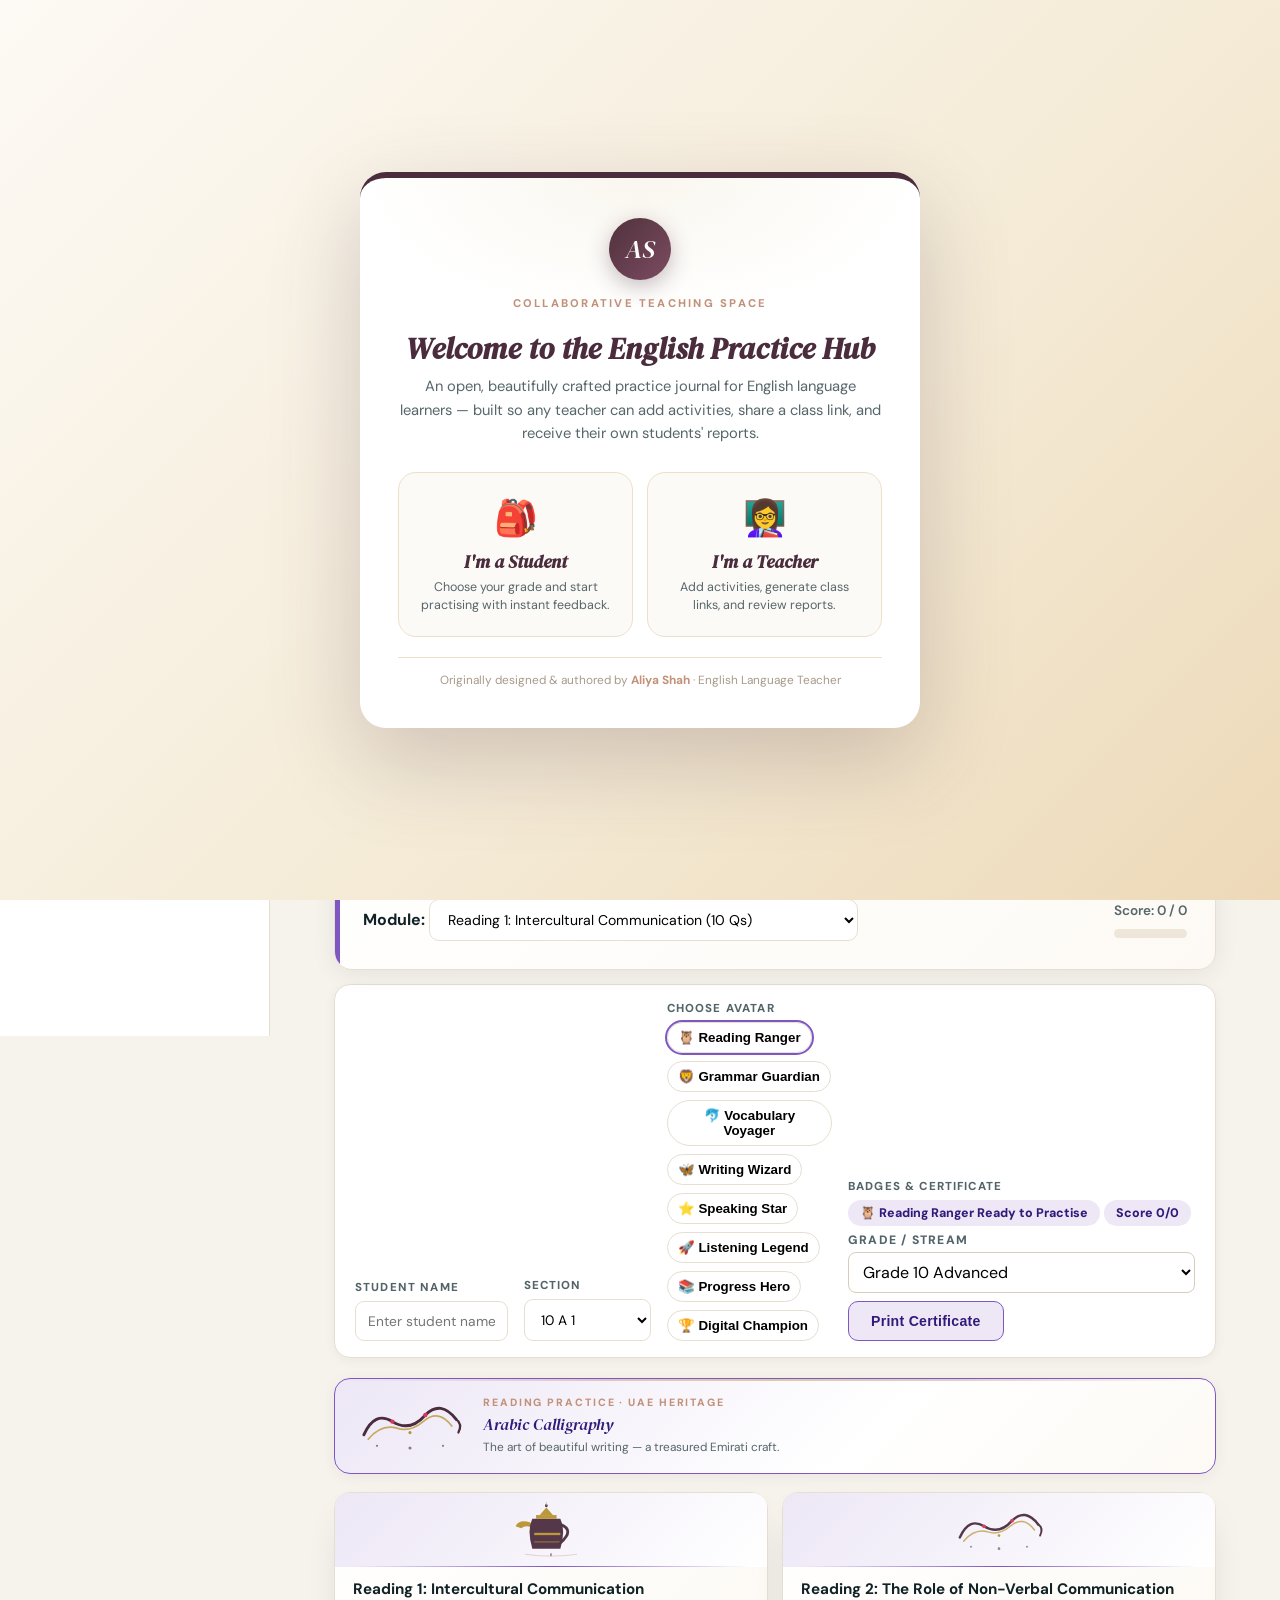
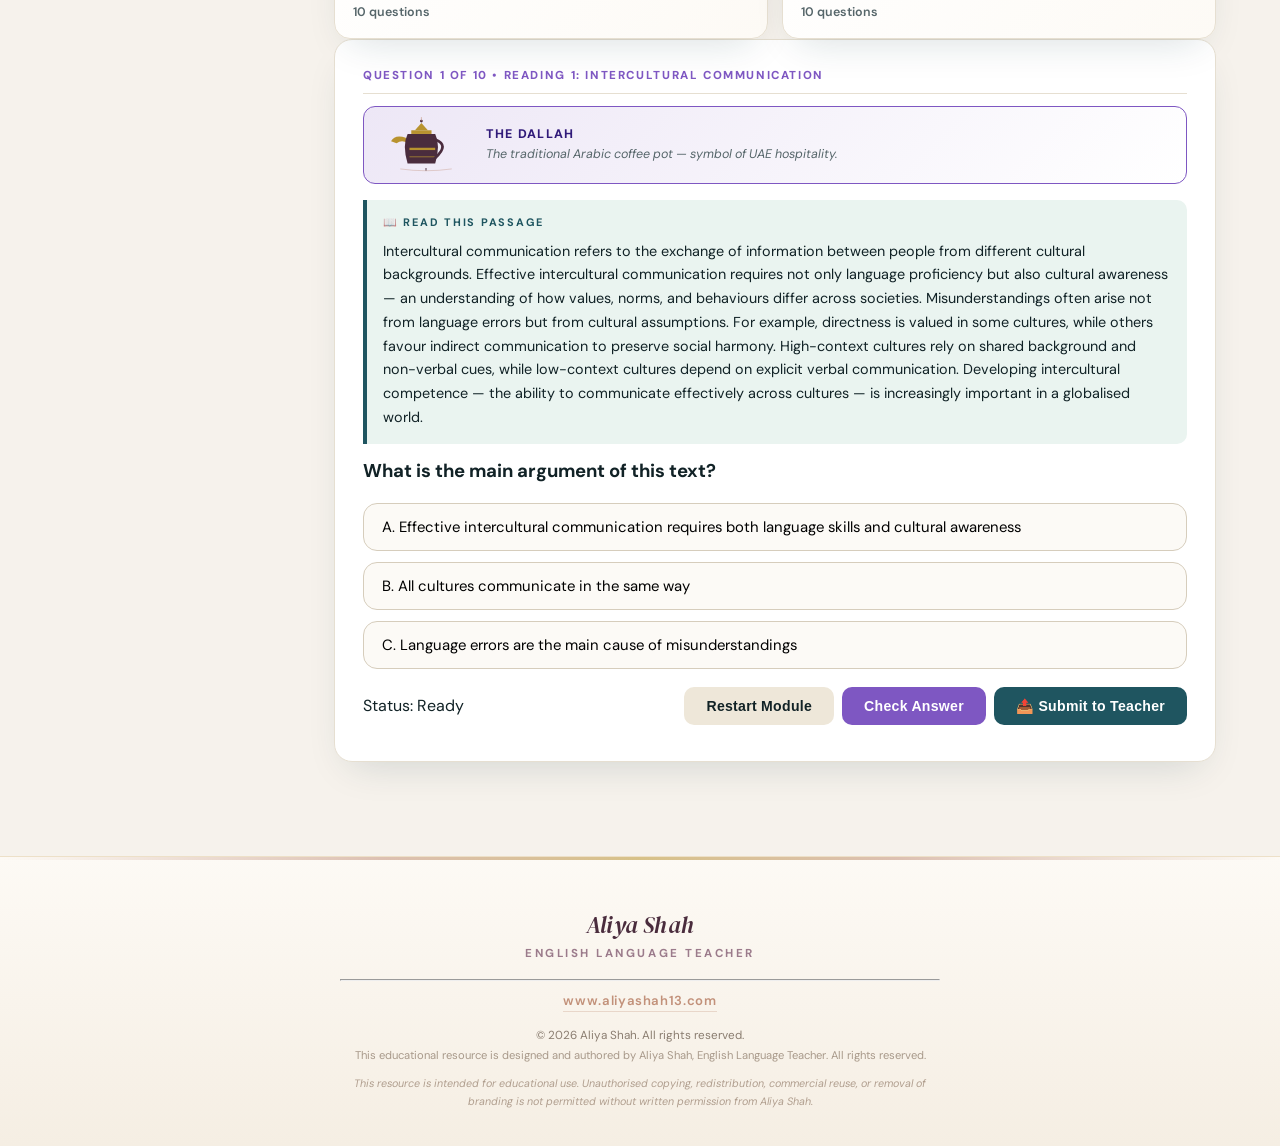
==== commit 89baac3e: "Add files via upload" ====
--- a/10-advanced/index.html
+++ b/10-advanced/index.html
@@ -2833,11 +2833,16 @@
   }
 
   const secSelect = document.getElementById('teacherSectionSelect');
-  const sections = teacherSections.length ? teacherSections : ['11 G 1','11 G 2','11 G 3','11 G 4'];
-  if(secSelect) secSelect.innerHTML = sections.map(s => `<option value="${s}">${s}</option>`).join('');
+  function updateTeacherSections(gradeKey){
+    const n = (gradeKey==='general'||gradeKey==='advanced') ? 11 : (parseInt((gradeKey||'').replace(/[^0-9]/g,''))||11);
+    const defaultSecs = [`${n} G 1`,`${n} G 2`,`${n} G 3`,`${n} G 4`,`${n} G 5`,`${n} G 6`];
+    const secs = teacherSections.length ? teacherSections : defaultSecs;
+    if(secSelect) secSelect.innerHTML = secs.map(s=>`<option value="${s}">${s}</option>`).join('');
+  }
+  updateTeacherSections(activeStream);
 
   const linkGrSel = document.getElementById('teacherLinkGradeSelect');
-  if(linkGrSel) linkGrSel.innerHTML = gradeOptions(activeStream);
+  if(linkGrSel){ linkGrSel.innerHTML = gradeOptions(activeStream); linkGrSel.onchange = function(){ updateTeacherSections(this.value); }; }
 
   // Populate cert grade dropdown (Issue 1)
   const certGrSel = document.getElementById('certGradeSelect');
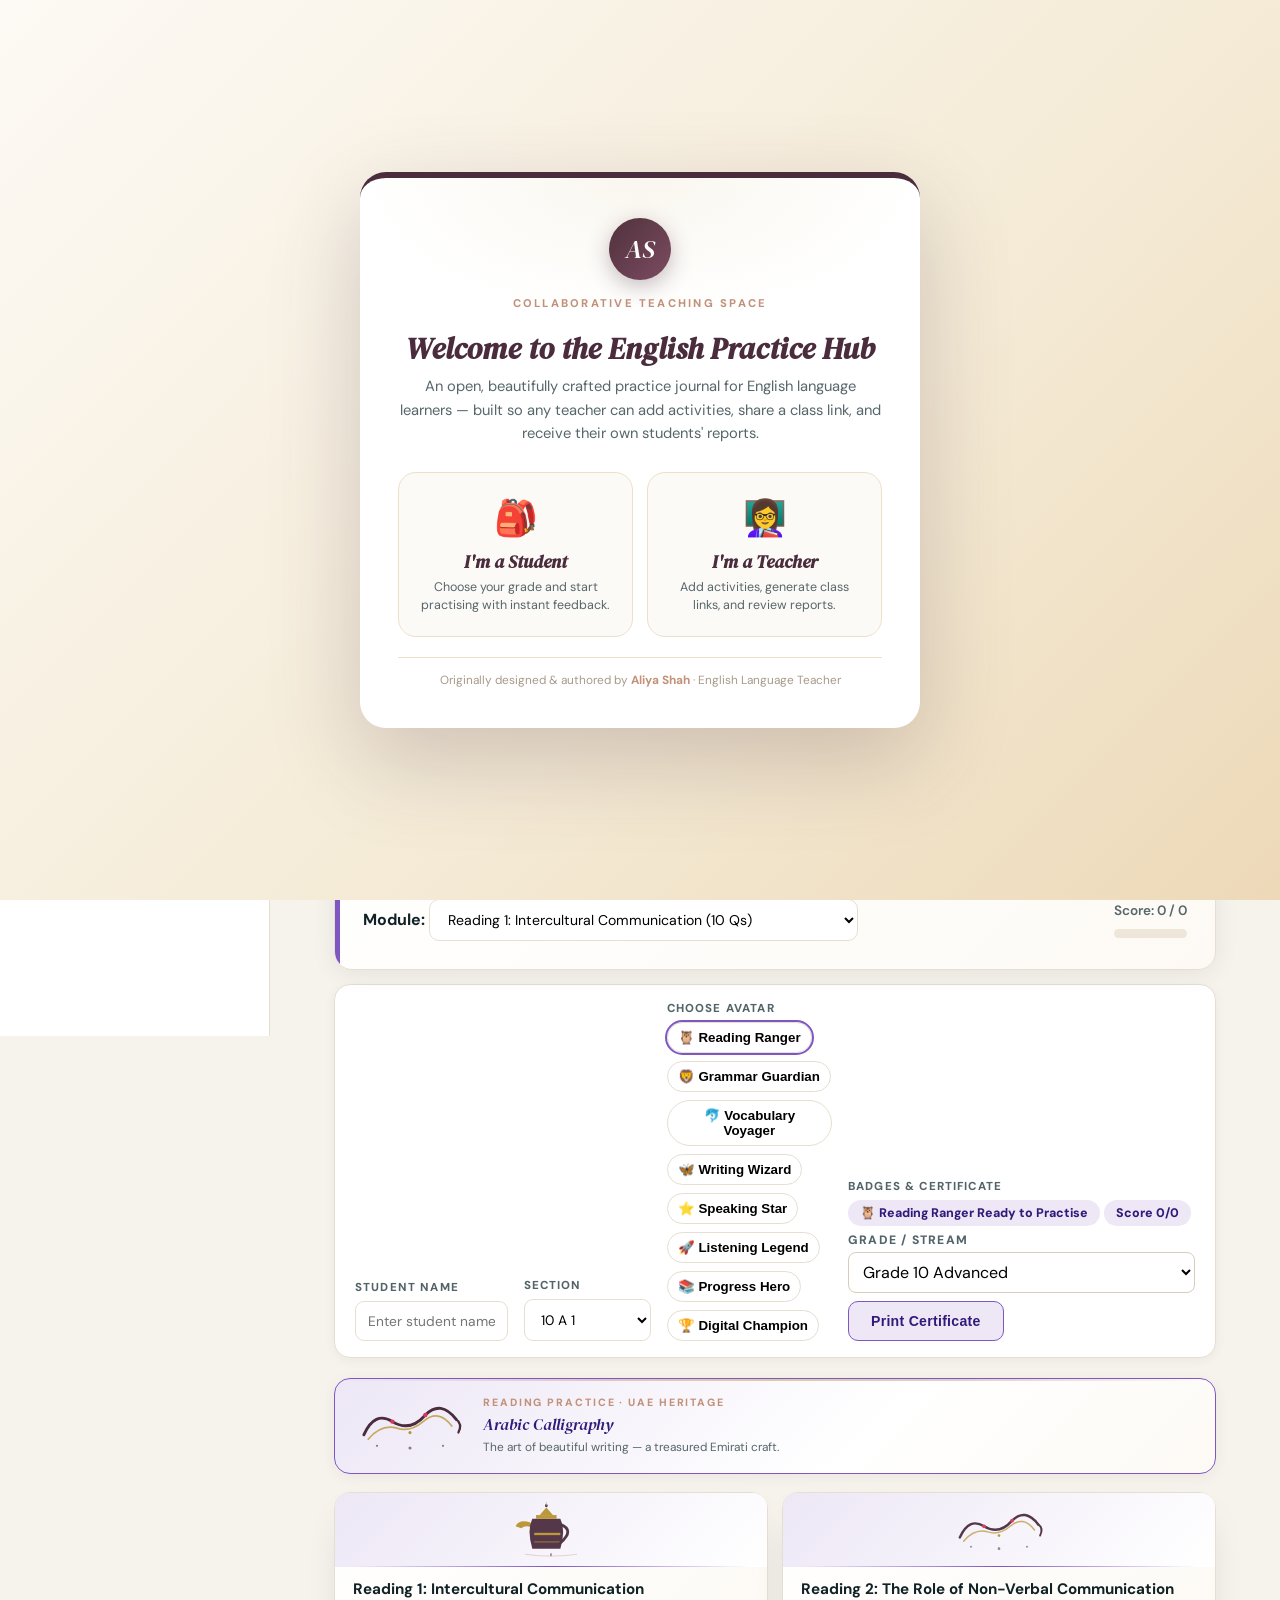
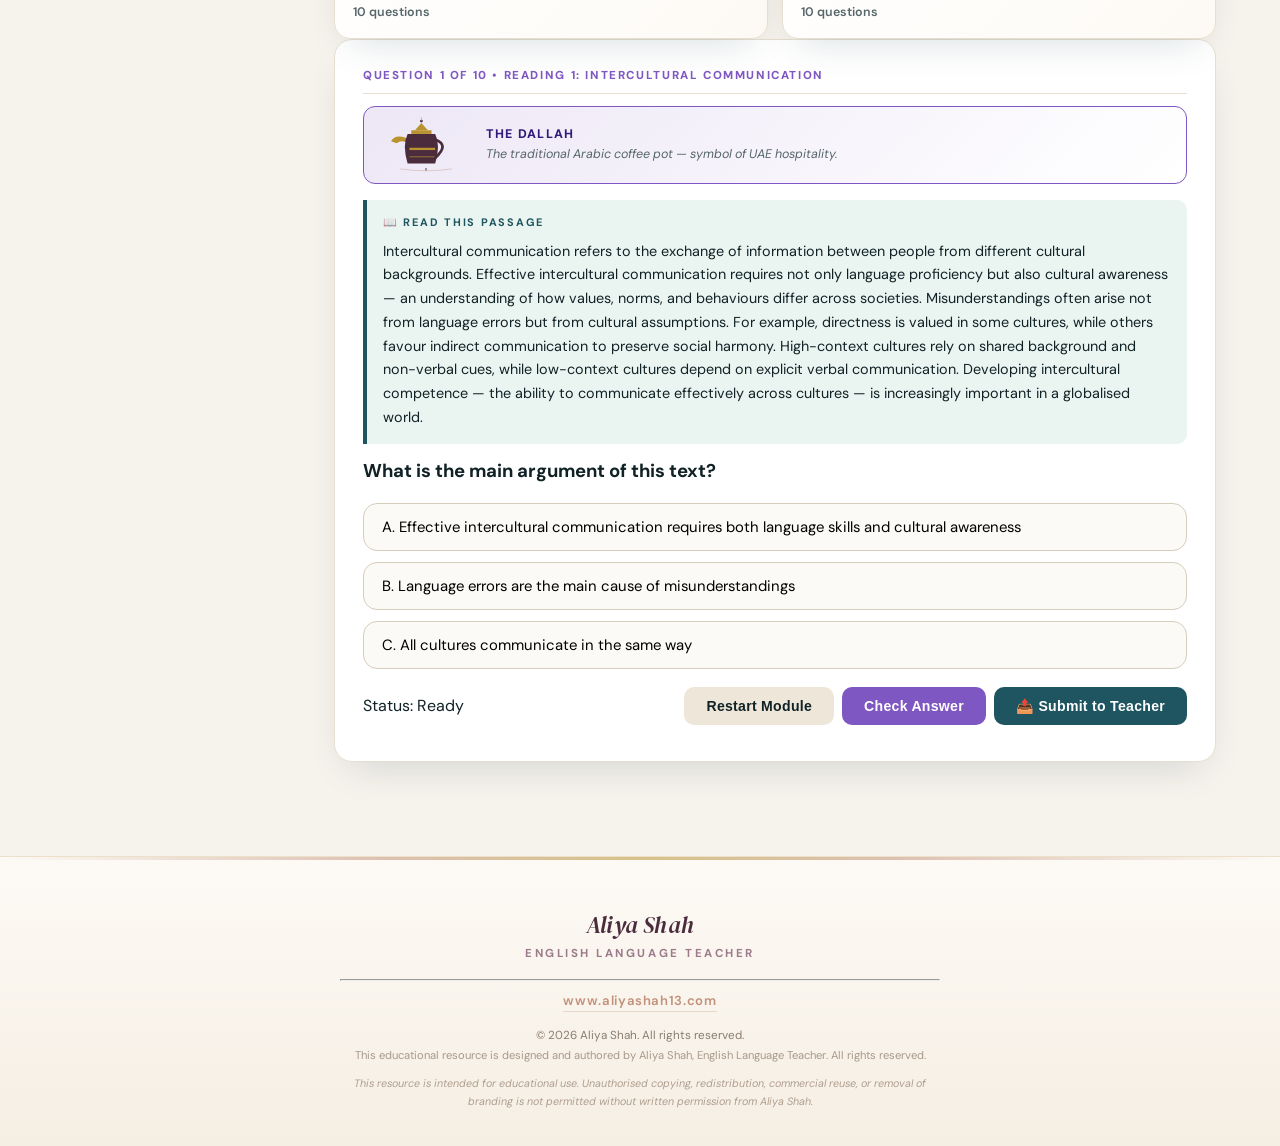
==== commit 834ae0d2: "Add files via upload" ====
--- a/10-advanced/index.html
+++ b/10-advanced/index.html
@@ -2833,16 +2833,12 @@
   }
 
   const secSelect = document.getElementById('teacherSectionSelect');
-  function updateTeacherSections(gradeKey){
-    const n = (gradeKey==='general'||gradeKey==='advanced') ? 11 : (parseInt((gradeKey||'').replace(/[^0-9]/g,''))||11);
-    const defaultSecs = [`${n} G 1`,`${n} G 2`,`${n} G 3`,`${n} G 4`,`${n} G 5`,`${n} G 6`];
-    const secs = teacherSections.length ? teacherSections : defaultSecs;
-    if(secSelect) secSelect.innerHTML = secs.map(s=>`<option value="${s}">${s}</option>`).join('');
-  }
-  updateTeacherSections(activeStream);
+  const ALL_DEFAULT_SECTIONS = ['9 G 1','9 G 2','9 G 3','9 G 4','10 G 1','10 G 2','10 G 3','10 G 4','11 G 1','11 G 2','11 G 3','11 G 4','12 G 1','12 G 2','12 G 3','12 G 4'];
+  const secs = teacherSections.length ? teacherSections : ALL_DEFAULT_SECTIONS;
+  if(secSelect) secSelect.innerHTML = secs.map(s=>`<option value="${s}">${s}</option>`).join('');
 
   const linkGrSel = document.getElementById('teacherLinkGradeSelect');
-  if(linkGrSel){ linkGrSel.innerHTML = gradeOptions(activeStream); linkGrSel.onchange = function(){ updateTeacherSections(this.value); }; }
+  if(linkGrSel) linkGrSel.innerHTML = gradeOptions(activeStream);
 
   // Populate cert grade dropdown (Issue 1)
   const certGrSel = document.getElementById('certGradeSelect');
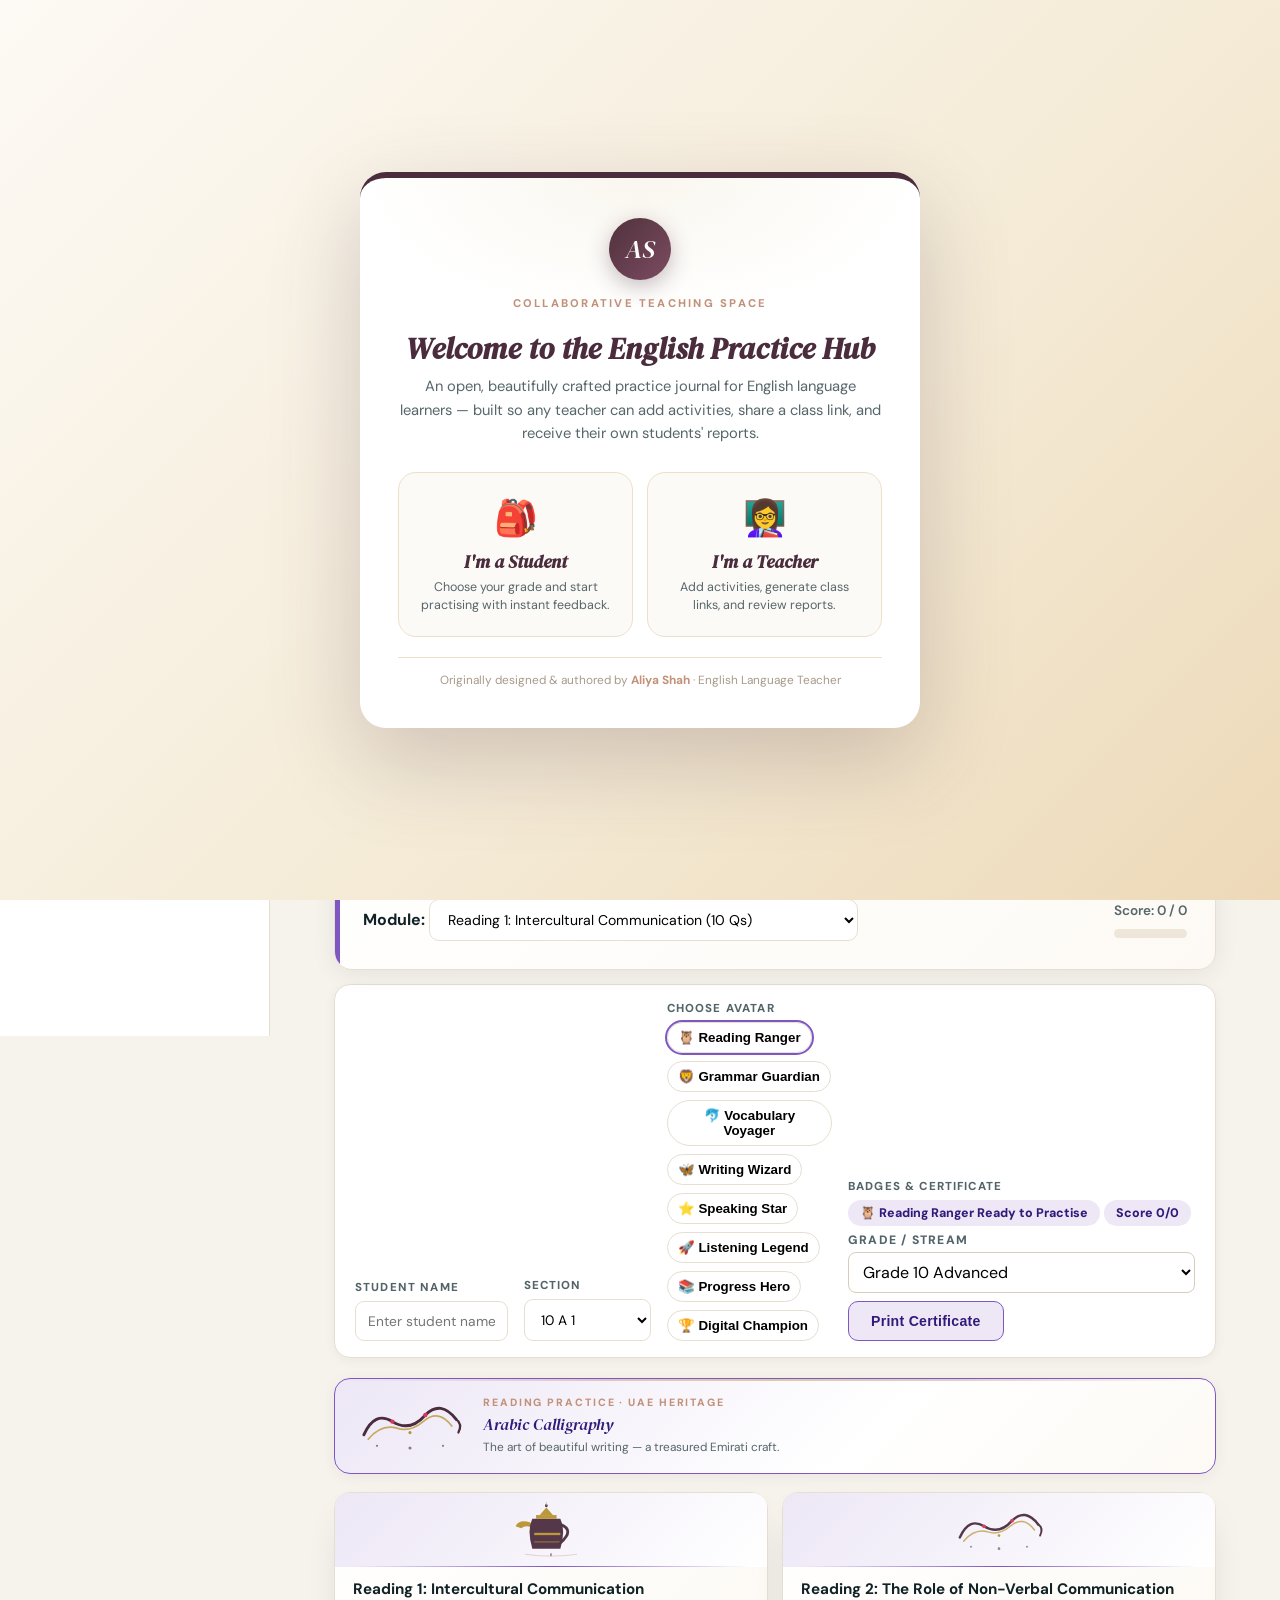
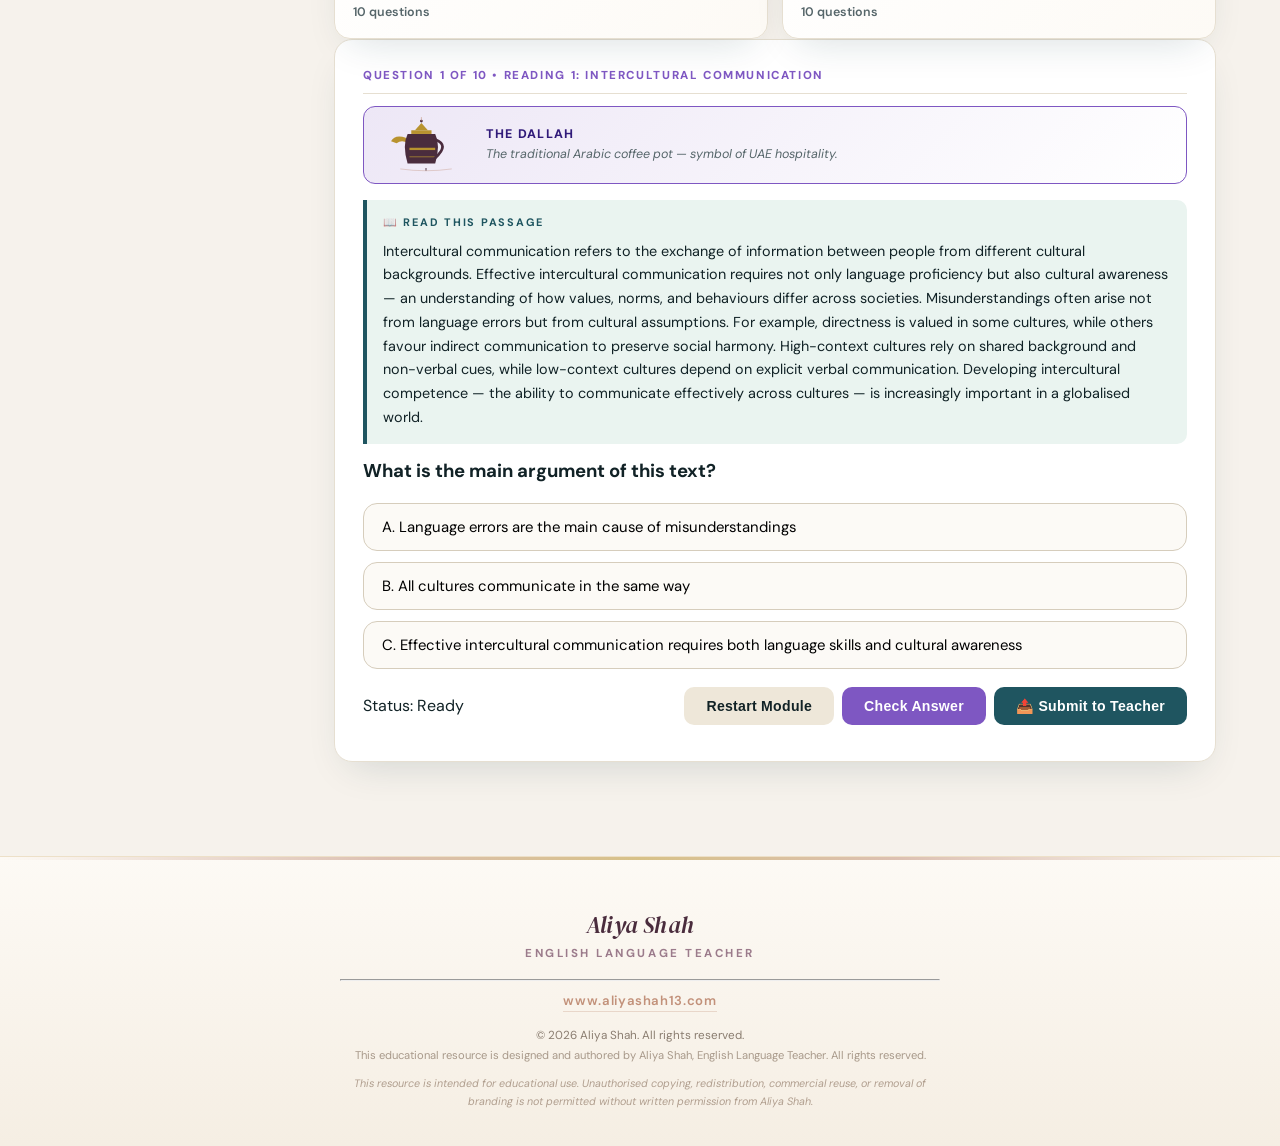
==== commit 2fe86071: "Add files via upload" ====
--- a/10-advanced/index.html
+++ b/10-advanced/index.html
@@ -2833,7 +2833,7 @@
   }
 
   const secSelect = document.getElementById('teacherSectionSelect');
-  const ALL_DEFAULT_SECTIONS = ['9 G 1','9 G 2','9 G 3','9 G 4','10 G 1','10 G 2','10 G 3','10 G 4','11 G 1','11 G 2','11 G 3','11 G 4','12 G 1','12 G 2','12 G 3','12 G 4'];
+  const ALL_DEFAULT_SECTIONS = ['9 G 1','9 G 2','9 G 3','9 G 4','9 A 1','9 A 2','9 A 3','9 A 4','10 G 1','10 G 2','10 G 3','10 G 4','10 A 1','10 A 2','10 A 3','10 A 4','11 G 1','11 G 2','11 G 3','11 G 4','11 A 1','11 A 2','11 A 3','11 A 4','12 G 1','12 G 2','12 G 3','12 G 4','12 A 1','12 A 2','12 A 3','12 A 4'];
   const secs = teacherSections.length ? teacherSections : ALL_DEFAULT_SECTIONS;
   if(secSelect) secSelect.innerHTML = secs.map(s=>`<option value="${s}">${s}</option>`).join('');
 
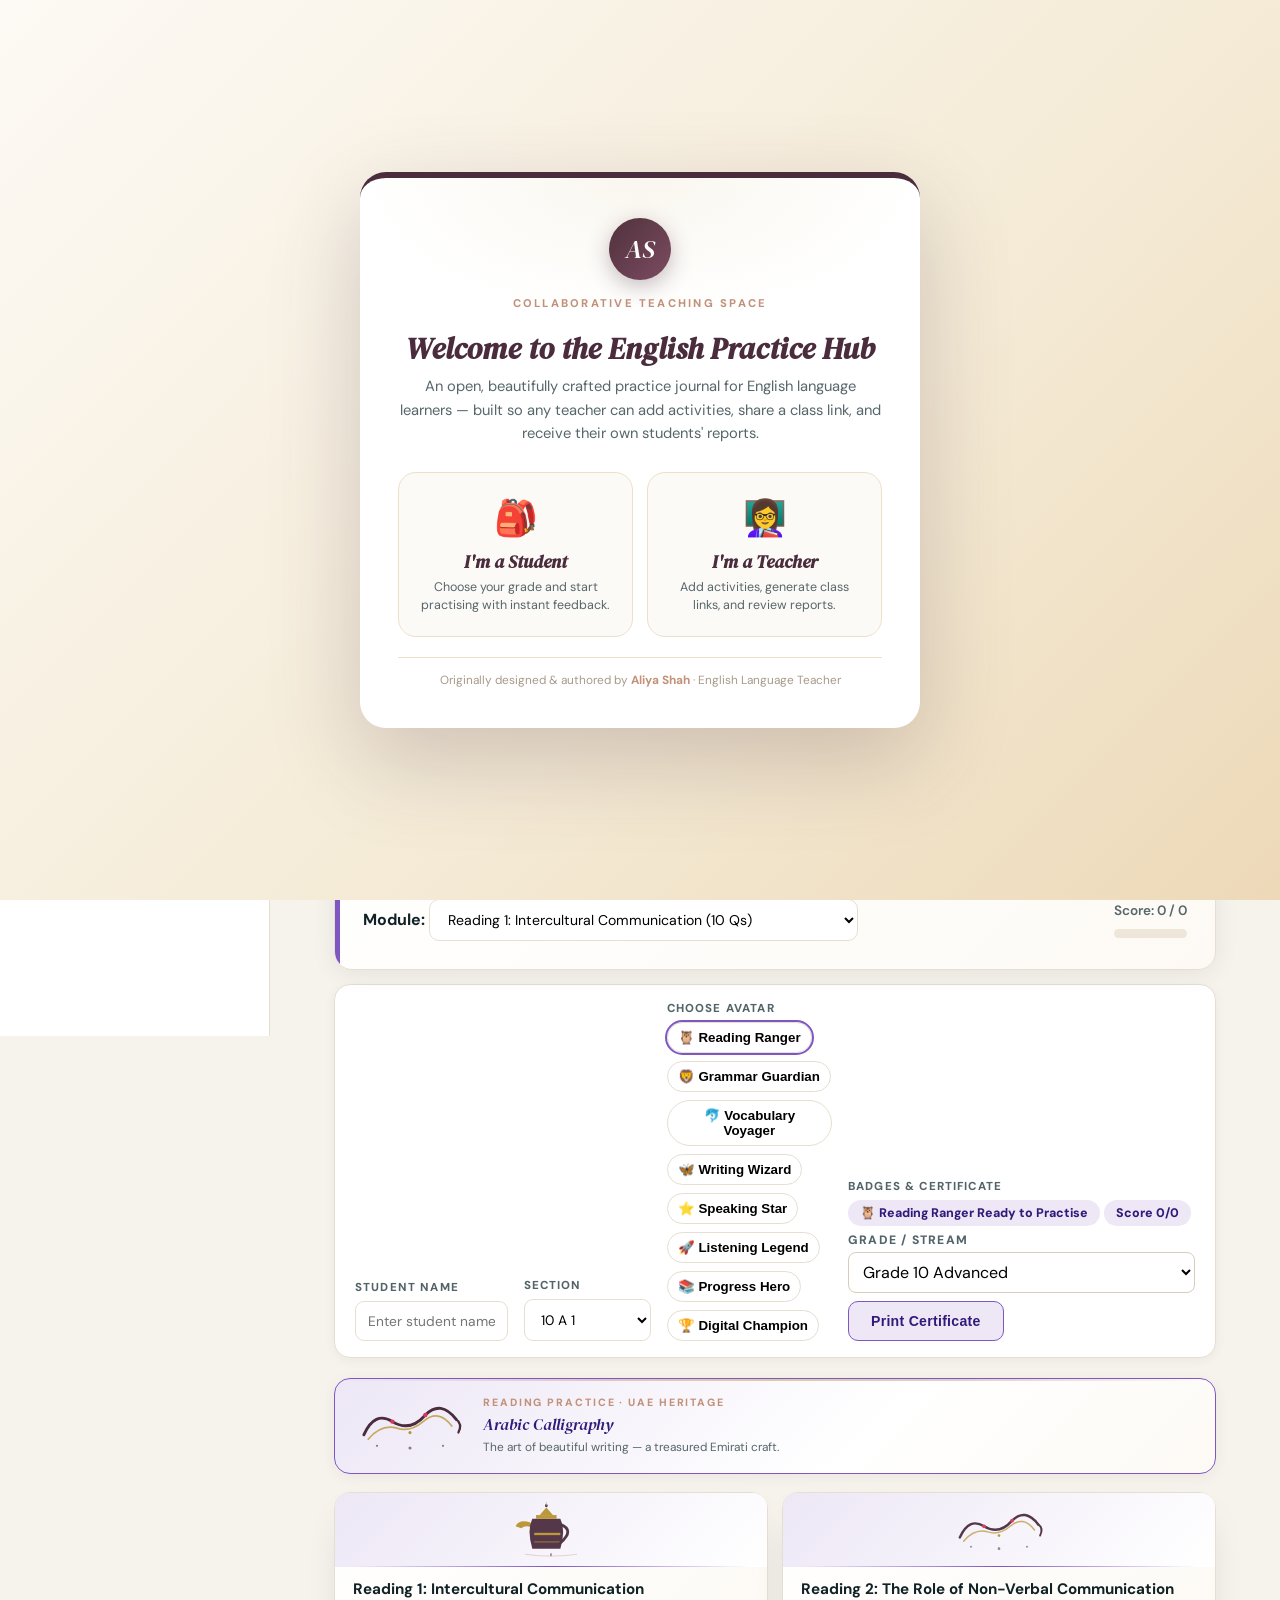
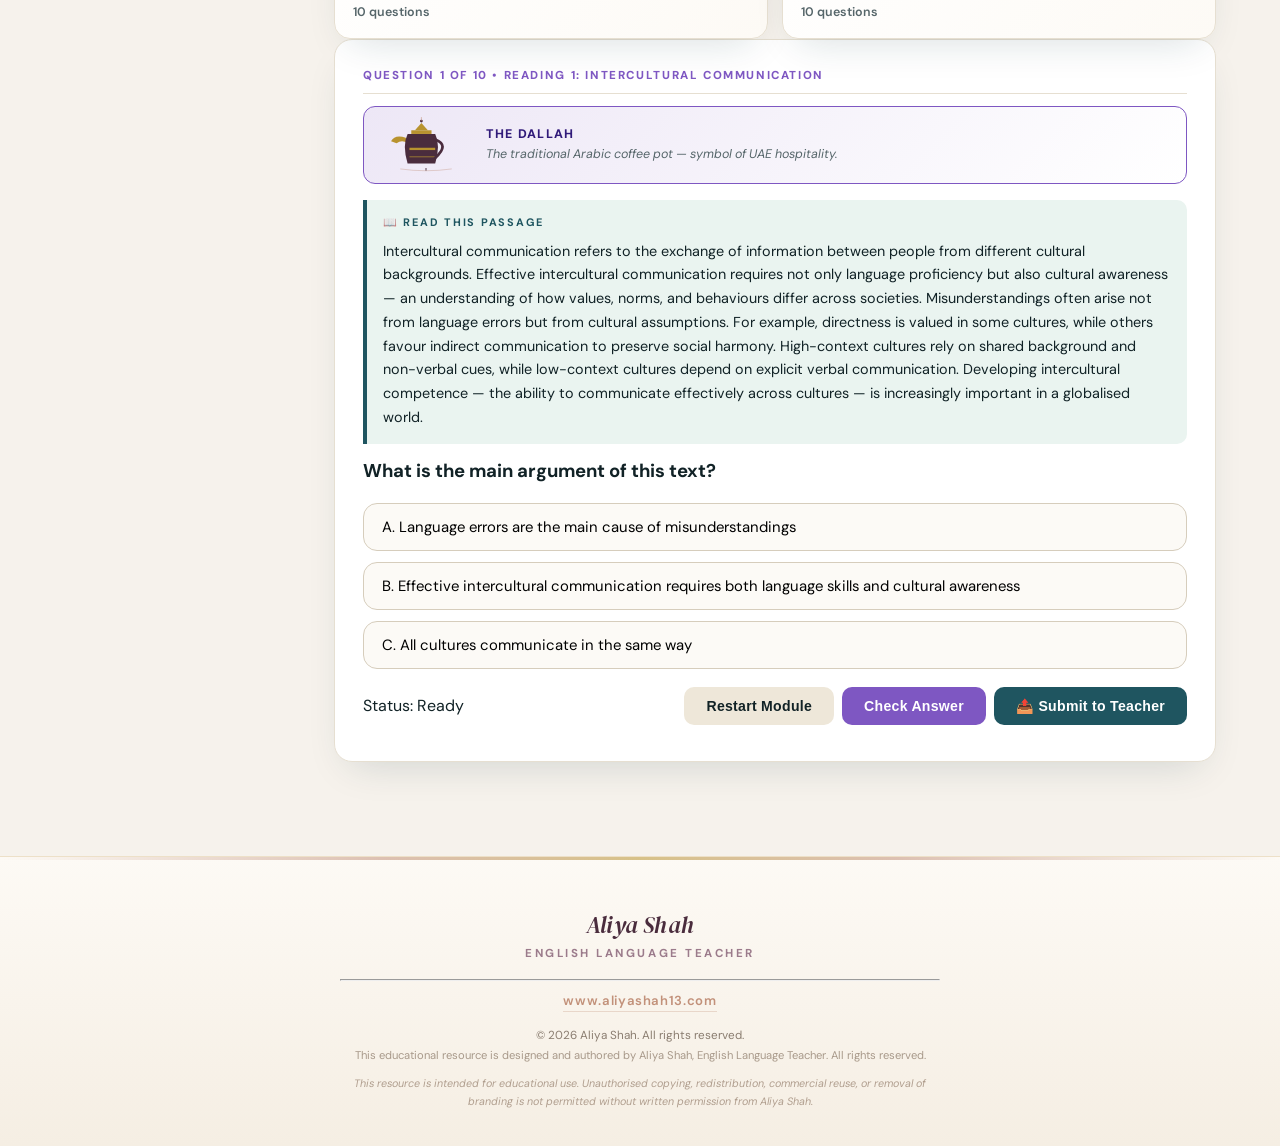
==== commit 679def9b: "Add 480 new MCQs to Reading, Vocabulary and Grammar tabs for all grade/stream pages - 20 new Reading" ====
--- a/10-advanced/index.html
+++ b/10-advanced/index.html
@@ -1,4 +1,4 @@
-<!DOCTYPE html>
+﻿<!DOCTYPE html>
 <html lang="en">
 <head>
 <meta charset="UTF-8" />
@@ -1899,7 +1899,7 @@
   if(!s) return '';
   return String(s).replace(/&/g,'&amp;').replace(/</g,'&lt;').replace(/>/g,'&gt;').replace(/"/g,'&quot;').replace(/'/g,'&#39;');
 }
-const DATABASE = {"general":{"Student":[{"title":"22. Reading Diagnostic: Online Learning","questions":[{"q":"Read: Online learning has become an important part of school life. It allows students to attend lessons from home, review recorded explanations, and use digital resources at their own pace. This flexibility can help learners who need extra time or who live far from school. However, online learning also requires strong self-discipline. Students must manage their time, avoid distractions, and ask questions when they do not understand. Some students enjoy the independence, while others miss direct classroom support and face-to-face discussion. Teachers can make online learning more effective by giving clear instructions, short tasks, and regular feedback. Overall, online learning is useful, but it works best when students stay organised and active. What is the main idea?","options":["Online learning has benefits and challenges","Online learning is always easier","Students should stop using technology"],"answer":"Online learning has benefits and challenges","explanation":"Correct answer: Online learning has benefits and challenges"},{"q":"Which word from the text means \"the ability to choose time/place easily\"?","options":["flexibility","discipline","support"],"answer":"flexibility","explanation":"Correct answer: flexibility"},{"q":"What can be inferred about online learning?","options":["Students need to manage their time well","Teachers are not important anymore","All students prefer online classes"],"answer":"Students need to manage their time well","explanation":"Correct answer: Students need to manage their time well"},{"q":"The tone of the text is mostly ___.","options":["balanced","angry","humorous"],"answer":"balanced","explanation":"Correct answer: balanced"}]},{"title":"23. Reading Diagnostic: City Improvement","questions":[{"q":"Read: Over the past few years, the city has worked hard to improve daily life for residents. New recycling bins were placed near schools, parks, and apartment buildings, making it easier for people to separate paper, plastic, and metal. The city also increased street cleaning and planted more trees in busy areas. As a result, public spaces look cleaner and feel more comfortable for families, students, and workers. Some residents say the changes have encouraged them to take better care of their neighbourhoods. Although traffic and noise are still problems, many people believe the city is moving in a positive direction. These improvements show how small environmental actions can raise quality of life. What is the best title?","options":["A Cleaner City for Residents","A History of Old Buildings","Why People Avoid Recycling"],"answer":"A Cleaner City for Residents","explanation":"Correct answer: A Cleaner City for Residents"},{"q":"What detail supports the main idea?","options":["The city reduced trash","Residents moved away","The city closed parks"],"answer":"The city reduced trash","explanation":"Correct answer: The city reduced trash"},{"q":"\"Residents\" means ___.","options":["people who live in a place","people who teach at school","people who repair phones"],"answer":"people who live in a place","explanation":"Correct answer: people who live in a place"},{"q":"The writer probably thinks the changes are ___.","options":["positive","useless","confusing"],"answer":"positive","explanation":"Correct answer: positive"}]},{"title":"24. Writing Skill Diagnostic: Article Organisation","questions":[{"q":"Which sentence is the best topic sentence for an article about plagiarism?","options":["Students can avoid plagiarism by using clear academic habits.","Quotation marks are small symbols.","My friend studies at night."],"answer":"Students can avoid plagiarism by using clear academic habits.","explanation":"Correct answer: Students can avoid plagiarism by using clear academic habits."},{"q":"Which supporting detail fits the topic \"student housing can be expensive\"?","options":["Students must pay rent, utilities, and transport costs.","Students can ask indirect questions.","A concept is an idea."],"answer":"Students must pay rent, utilities, and transport costs.","explanation":"Correct answer: Students must pay rent, utilities, and transport costs."},{"q":"Which linker best shows contrast?","options":["However","For example","Because"],"answer":"However","explanation":"Correct answer: However"},{"q":"Which ending is best for a problem-solution article?","options":["In conclusion, these solutions can help reduce the problem.","Firstly, there are many reasons.","Yesterday, I went to class."],"answer":"In conclusion, these solutions can help reduce the problem.","explanation":"Correct answer: In conclusion, these solutions can help reduce the problem."}]},{"title":"25. Writing Skill Diagnostic: Paraphrasing and Summary","questions":[{"q":"Original: \"Online education gives students more access to learning.\" Best paraphrase:","options":["Students can reach more learning opportunities through online education.","Online education gives students more access to learning.","Students never learn online."],"answer":"Students can reach more learning opportunities through online education.","explanation":"Correct answer: Students can reach more learning opportunities through online education."},{"q":"Which sentence is most concise?","options":["Recycling reduces waste and protects resources.","Recycling is something that people do because there is waste and resources.","Recycling, recycling, and more recycling is useful."],"answer":"Recycling reduces waste and protects resources.","explanation":"Correct answer: Recycling reduces waste and protects resources."},{"q":"A good summary should include ___.","options":["main ideas in your own words","every single example","only personal opinions"],"answer":"main ideas in your own words","explanation":"Correct answer: main ideas in your own words"},{"q":"Which phrase introduces evidence?","options":["According to the text,","I hate this topic,","Maybe maybe,"],"answer":"According to the text,","explanation":"Correct answer: According to the text,"}]},{"title":"26. Listening Diagnostic: Lecture Notes","questions":[{"q":"Listening script: \"Today we will discuss population growth. First, resources are limited. Second, distribution is unequal. Finally, renewable solutions may help.\" What is the lecture mainly about?","options":["population growth and resources","phone etiquette","campus cafeterias"],"answer":"population growth and resources","explanation":"Correct answer: population growth and resources"},{"q":"What is the first point mentioned?","options":["resources are limited","directions are confusing","rent is cheap"],"answer":"resources are limited","explanation":"Correct answer: resources are limited"},{"q":"Which note is best?","options":["Population growth: limited resources; unequal distribution; renewable solutions","The teacher talked a lot and it was long","I like this lecture"],"answer":"Population growth: limited resources; unequal distribution; renewable solutions","explanation":"Correct answer: Population growth: limited resources; unequal distribution; renewable solutions"},{"q":"Which word signals the final point?","options":["Finally","Second","Today"],"answer":"Finally","explanation":"Correct answer: Finally"}]},{"title":"27. Listening Diagnostic: Directions and Phone Call","questions":[{"q":"Listening script: \"Head towards the library, cross at the intersection, and the office is across from the cafeteria.\" Where is the office?","options":["across from the cafeteria","inside the library","behind the dormitory"],"answer":"across from the cafeteria","explanation":"Correct answer: across from the cafeteria"},{"q":"Which direction is mentioned?","options":["cross at the intersection","turn off the phone","quote the source"],"answer":"cross at the intersection","explanation":"Correct answer: cross at the intersection"},{"q":"Listening script: \"Could you tell me if the apartment is furnished?\" What is the speaker asking about?","options":["whether furniture is included","whether the city recycles","whether the lecture is online"],"answer":"whether furniture is included","explanation":"Correct answer: whether furniture is included"},{"q":"The phrase \"Could you tell me...\" is used to sound ___.","options":["polite","rude","angry"],"answer":"polite","explanation":"Correct answer: polite"}]},{"title":"28. Speaking Skill Diagnostic: Presentations","questions":[{"q":"Which opening is best for a presentation about cheating?","options":["Good morning. Today I will explain why cheating is risky.","What? I do not know.","Give me your paper now."],"answer":"Good morning. Today I will explain why cheating is risky.","explanation":"Correct answer: Good morning. Today I will explain why cheating is risky."},{"q":"Which phrase gives a reason?","options":["This is important because...","Across from the corner...","In 2018 at Monday..."],"answer":"This is important because...","explanation":"Correct answer: This is important because..."},{"q":"Which sentence shows appropriate formality?","options":["I believe students should cite sources carefully.","Bro, copying is bad, okay?","This thing is, like, not cool."],"answer":"I believe students should cite sources carefully.","explanation":"Correct answer: I believe students should cite sources carefully."},{"q":"How should a speaker answer a follow-up question?","options":["Respond clearly and give a reason","Ignore the question","Change the topic immediately"],"answer":"Respond clearly and give a reason","explanation":"Correct answer: Respond clearly and give a reason"}]},{"title":"29. Speaking Skill Diagnostic: Conversation and Preference","questions":[{"q":"Which sentence expresses preference clearly?","options":["I prefer living on campus because it saves time.","Campus, maybe, yes, no.","The dormitory is a noun."],"answer":"I prefer living on campus because it saves time.","explanation":"Correct answer: I prefer living on campus because it saves time."},{"q":"Which question asks for clarification?","options":["Could you explain what you mean?","Where the cafeteria is?","I prefer because."],"answer":"Could you explain what you mean?","explanation":"Correct answer: Could you explain what you mean?"},{"q":"Which response maintains a conversation?","options":["That is a good point. I also think budget matters.","Yes. End.","I will not answer."],"answer":"That is a good point. I also think budget matters.","explanation":"Correct answer: That is a good point. I also think budget matters."},{"q":"Which pronunciation feature helps meaning in speech?","options":["stress and intonation","quotation marks","paragraph spacing"],"answer":"stress and intonation","explanation":"Correct answer: stress and intonation"}]},{"title":"30. Vocabulary Level Test: Academic and Campus Terms","questions":[{"q":"\"Paraphrase\" means to ___.","options":["write an idea in your own words","copy exact words without credit","move into a dorm"],"answer":"write an idea in your own words","explanation":"Correct answer: write an idea in your own words"},{"q":"\"Facilities\" are ___.","options":["services or places provided for use","punishments for cheating","words in a quote"],"answer":"services or places provided for use","explanation":"Correct answer: services or places provided for use"},{"q":"\"Priority\" means ___.","options":["something very important","something opposite","something leaking"],"answer":"something very important","explanation":"Correct answer: something very important"},{"q":"\"Calculate\" means to ___.","options":["work out using numbers","speak with rhythm","ask indirectly"],"answer":"work out using numbers","explanation":"Correct answer: work out using numbers"}]},{"title":"31. Vocabulary Level Test: City and Global Issues","questions":[{"q":"\"Overpopulation\" means ___.","options":["too many people in a place","too much furniture in a room","too many grammar rules"],"answer":"too many people in a place","explanation":"Correct answer: too many people in a place"},{"q":"\"Consume\" means to ___.","options":["use resources","give directions","cite a source"],"answer":"use resources","explanation":"Correct answer: use resources"},{"q":"\"Issue\" means ___.","options":["problem or topic","student room","phone bill"],"answer":"problem or topic","explanation":"Correct answer: problem or topic"},{"q":"\"Growth rate\" means ___.","options":["how fast something increases","how polite a question is","how a quote is written"],"answer":"how fast something increases","explanation":"Correct answer: how fast something increases"}]},{"title":"32. Grammar Level Test: Term 3 Core Items","questions":[{"q":"Choose the correct sentence.","options":["If cities recycle more, they will reduce waste.","If cities recycle more, they would reduced waste.","If cities recycled more, they will reduces waste."],"answer":"If cities recycle more, they will reduce waste.","explanation":"Correct answer: If cities recycle more, they will reduce waste."},{"q":"Choose the correct reported speech.","options":["She said that she had a fixed mindset.","She said that she has have mindset.","She said that had she mindset."],"answer":"She said that she had a fixed mindset.","explanation":"Correct answer: She said that she had a fixed mindset."},{"q":"Choose the correct passive modal.","options":["The problem must be addressed urgently.","The problem must address urgently.","The problem must to be addressed urgently."],"answer":"The problem must be addressed urgently.","explanation":"Correct answer: The problem must be addressed urgently."},{"q":"Choose the correct verb pattern.","options":["They decided to commute by bus.","They decided commuting by bus.","They decided commute by bus."],"answer":"They decided to commute by bus.","explanation":"Correct answer: They decided to commute by bus."}]},{"title":"33. Grammar Level Test: Questions and Prepositions","questions":[{"q":"Choose the correct indirect question.","options":["Do you know where the tenant lives?","Do you know where does the tenant live?","Do you know where lives the tenant?"],"answer":"Do you know where the tenant lives?","explanation":"Correct answer: Do you know where the tenant lives?"},{"q":"Choose the correct dependent preposition.","options":["Students are responsible for citing sources.","Students are responsible of citing sources.","Students are responsible at citing sources."],"answer":"Students are responsible for citing sources.","explanation":"Correct answer: Students are responsible for citing sources."},{"q":"Choose the correct time preposition.","options":["The lecture starts at noon.","The lecture starts on noon.","The lecture starts in noon."],"answer":"The lecture starts at noon.","explanation":"Correct answer: The lecture starts at noon."},{"q":"Choose the correct comparative.","options":["This solution is more efficient than the old one.","This solution is most efficient than the old one.","This solution is efficienter than the old one."],"answer":"This solution is more efficient than the old one.","explanation":"Correct answer: This solution is more efficient than the old one."}]}],"SEN A1":[{"title":"34. SEN A1 Vocabulary: Campus Life","questions":[{"q":"A student lives in a ___.","options":["dorm","tree","sea"],"answer":"dorm","explanation":"Correct answer: dorm"},{"q":"A cafeteria is a place to ___.","options":["eat","sleep","swim"],"answer":"eat","explanation":"Correct answer: eat"},{"q":"A class is a place to ___.","options":["learn","drive","cook"],"answer":"learn","explanation":"Correct answer: learn"},{"q":"A book is for ___.","options":["reading","running","washing"],"answer":"reading","explanation":"Correct answer: reading"},{"q":"A form is a paper you ___.","options":["fill out","throw away","sleep on"],"answer":"fill out","explanation":"Correct answer: fill out"}]},{"title":"35. SEN A1 Vocabulary: Student Housing","questions":[{"q":"A room can be ___.","options":["small","hungry","blue sky"],"answer":"small","explanation":"Correct answer: small"},{"q":"Rent is money for a ___.","options":["home","pen","banana"],"answer":"home","explanation":"Correct answer: home"},{"q":"A bus helps students ___.","options":["commute","sleep","quote"],"answer":"commute","explanation":"Correct answer: commute"},{"q":"Utilities are water and ___.","options":["electricity","shoes","flowers"],"answer":"electricity","explanation":"Correct answer: electricity"},{"q":"A safe building is ___.","options":["secure","sad","late"],"answer":"secure","explanation":"Correct answer: secure"}]},{"title":"36. SEN A1 Vocabulary: City and Environment","questions":[{"q":"Trash means ___.","options":["rubbish","homework","music"],"answer":"rubbish","explanation":"Correct answer: rubbish"},{"q":"Recycling is good for the ___.","options":["environment","phone","chair"],"answer":"environment","explanation":"Correct answer: environment"},{"q":"A resident is a person who ___.","options":["lives in a place","eats a pencil","opens a quote"],"answer":"lives in a place","explanation":"Correct answer: lives in a place"},{"q":"A solution helps fix a ___.","options":["problem","breakfast","window color"],"answer":"problem","explanation":"Correct answer: problem"},{"q":"Water and food are ___.","options":["resources","directions","questions"],"answer":"resources","explanation":"Correct answer: resources"}]},{"title":"37. SEN A1 Vocabulary: Directions and Phone","questions":[{"q":"Opposite means ___.","options":["across from","inside","under"],"answer":"across from","explanation":"Correct answer: across from"},{"q":"A corner is part of a ___.","options":["street","sandwich","lesson"],"answer":"street","explanation":"Correct answer: street"},{"q":"A phone is for ___.","options":["calling","painting","sleeping"],"answer":"calling","explanation":"Correct answer: calling"},{"q":"A repair means to ___.","options":["fix","run","eat"],"answer":"fix","explanation":"Correct answer: fix"},{"q":"A tenant is a person who rents a ___.","options":["home","quote","bus"],"answer":"home","explanation":"Correct answer: home"}]},{"title":"38. SEN A1 Grammar: Simple Present","questions":[{"q":"I ___ in Grade 11.","options":["am","is","are"],"answer":"am","explanation":"Correct answer: am"},{"q":"She ___ online.","options":["studies","study","studying"],"answer":"studies","explanation":"Correct answer: studies"},{"q":"Students ___ books.","options":["read","reads","reading"],"answer":"read","explanation":"Correct answer: read"},{"q":"The city ___ clean.","options":["is","are","am"],"answer":"is","explanation":"Correct answer: is"},{"q":"We ___ in class.","options":["learn","learns","learning"],"answer":"learn","explanation":"Correct answer: learn"}]},{"title":"39. SEN A1 Grammar: Can / Must / Should","questions":[{"q":"Students ___ cite sources.","options":["must","must to","musts"],"answer":"must","explanation":"Correct answer: must"},{"q":"I ___ ask the teacher for help.","options":["can","can to","cans"],"answer":"can","explanation":"Correct answer: can"},{"q":"You ___ study before the test.","options":["should","should to","shoulds"],"answer":"should","explanation":"Correct answer: should"},{"q":"We ___ keep the city clean.","options":["should","shoulds","should to"],"answer":"should","explanation":"Correct answer: should"},{"q":"Students ___ copy answers.","options":["must not","must to not","must not to"],"answer":"must not","explanation":"Correct answer: must not"}]},{"title":"40. SEN A1 Grammar: Prepositions","questions":[{"q":"The book is ___ the table.","options":["on","eat","happy"],"answer":"on","explanation":"Correct answer: on"},{"q":"The class starts ___ 8:00.","options":["at","on","in Monday"],"answer":"at","explanation":"Correct answer: at"},{"q":"The test is ___ Monday.","options":["on","at","in 8:00"],"answer":"on","explanation":"Correct answer: on"},{"q":"The student is ___ the classroom.","options":["in","on","under Monday"],"answer":"in","explanation":"Correct answer: in"},{"q":"The cafeteria is across ___ the library.","options":["from","in","at"],"answer":"from","explanation":"Correct answer: from"}]},{"title":"41. SEN A1 Grammar: Easy Comparatives","questions":[{"q":"A dorm is ___ than a villa.","options":["smaller","smallest","small"],"answer":"smaller","explanation":"Correct answer: smaller"},{"q":"A bus is ___ than walking.","options":["faster","fastest","fast"],"answer":"faster","explanation":"Correct answer: faster"},{"q":"This room is ___ than that room.","options":["bigger","biggest","big"],"answer":"bigger","explanation":"Correct answer: bigger"},{"q":"Online learning is ___ flexible.","options":["more","most","many"],"answer":"more","explanation":"Correct answer: more"},{"q":"This city is ___ cleaner now.","options":["much","many","most"],"answer":"much","explanation":"Correct answer: much"}]},{"title":"42. SEN A1 Reading: My Dorm","questions":[{"q":"Read: Ali lives in a dorm. His room is small, but it is clean. He walks to class every day. Where does Ali live?","options":["in a dorm","in a park","in a shop"],"answer":"in a dorm","explanation":"Correct answer: in a dorm"},{"q":"How is the room?","options":["small and clean","big and dirty","cold and wet"],"answer":"small and clean","explanation":"Correct answer: small and clean"},{"q":"How does Ali go to class?","options":["He walks","He flies","He swims"],"answer":"He walks","explanation":"Correct answer: He walks"},{"q":"The text is about ___.","options":["student housing","recycling","phone repair"],"answer":"student housing","explanation":"Correct answer: student housing"},{"q":"Ali is a ___.","options":["student","doctor","driver"],"answer":"student","explanation":"Correct answer: student"}]},{"title":"43. SEN A1 Reading: Online Class","questions":[{"q":"Read: Sara studies online at home. She uses a laptop. She listens to her teacher and writes notes. Where does Sara study?","options":["at home","at the beach","in a bus"],"answer":"at home","explanation":"Correct answer: at home"},{"q":"What does Sara use?","options":["a laptop","a ball","a bicycle"],"answer":"a laptop","explanation":"Correct answer: a laptop"},{"q":"Who does Sara listen to?","options":["her teacher","her doctor","her driver"],"answer":"her teacher","explanation":"Correct answer: her teacher"},{"q":"What does Sara write?","options":["notes","menus","tickets"],"answer":"notes","explanation":"Correct answer: notes"},{"q":"The text is about ___.","options":["online learning","student rent","city trash"],"answer":"online learning","explanation":"Correct answer: online learning"}]},{"title":"44. SEN A1 Reading: Clean City","questions":[{"q":"Read: Our city is clean. People put trash in bins. They recycle paper and plastic. The city is better now. What do people put in bins?","options":["trash","books","shoes"],"answer":"trash","explanation":"Correct answer: trash"},{"q":"What do people recycle?","options":["paper and plastic","rice and milk","phones and keys"],"answer":"paper and plastic","explanation":"Correct answer: paper and plastic"},{"q":"How is the city now?","options":["better","worse","smaller"],"answer":"better","explanation":"Correct answer: better"},{"q":"The text is about ___.","options":["a clean city","a dorm room","a phone call"],"answer":"a clean city","explanation":"Correct answer: a clean city"},{"q":"Recycling is ___.","options":["good","bad","wrong"],"answer":"good","explanation":"Correct answer: good"}]},{"title":"45. SEN A1 Writing: Choose the Best Sentence","questions":[{"q":"Choose the correct sentence.","options":["I live in a clean city.","I lives in a clean city.","I living in a clean city."],"answer":"I live in a clean city.","explanation":"Correct answer: I live in a clean city."},{"q":"Choose the correct sentence.","options":["Students should study every day.","Students should to study every day.","Students should studying every day."],"answer":"Students should study every day.","explanation":"Correct answer: Students should study every day."},{"q":"Choose the correct sentence.","options":["My room is small but clean.","My room small but clean.","My room are small but clean."],"answer":"My room is small but clean.","explanation":"Correct answer: My room is small but clean."},{"q":"Choose the correct sentence.","options":["I can ask for help.","I can to ask for help.","I can asking for help."],"answer":"I can ask for help.","explanation":"Correct answer: I can ask for help."},{"q":"Choose the correct sentence.","options":["Recycling protects the environment.","Recycling protect the environment yesterday.","Recycling protecting environment."],"answer":"Recycling protects the environment.","explanation":"Correct answer: Recycling protects the environment."}]},{"title":"46. SEN A1 Writing: Put Ideas in Order","questions":[{"q":"Which sentence is a good beginning?","options":["My city is clean.","Thank you for reading.","For example, bins are everywhere."],"answer":"My city is clean.","explanation":"Correct answer: My city is clean."},{"q":"Which sentence gives an example?","options":["For example, people recycle paper.","In conclusion, this is important.","My topic is student housing."],"answer":"For example, people recycle paper.","explanation":"Correct answer: For example, people recycle paper."},{"q":"Which sentence is a good ending?","options":["In conclusion, we should keep our city clean.","First, my city has bins.","A dorm is a student home."],"answer":"In conclusion, we should keep our city clean.","explanation":"Correct answer: In conclusion, we should keep our city clean."},{"q":"Which word joins two ideas?","options":["and","desk","student"],"answer":"and","explanation":"Correct answer: and"},{"q":"Which word shows contrast?","options":["but","paper","rent"],"answer":"but","explanation":"Correct answer: but"}]},{"title":"47. SEN A1 Mixed Review","questions":[{"q":"A source tells us where information comes from. We should ___ it.","options":["cite","hide","eat"],"answer":"cite","explanation":"Correct answer: cite"},{"q":"If I study, I ___ pass.","options":["will","would","was"],"answer":"will","explanation":"Correct answer: will"},{"q":"A problem needs a ___.","options":["solution","cafeteria","tenant"],"answer":"solution","explanation":"Correct answer: solution"},{"q":"Could you tell me where the office ___?","options":["is","are","am"],"answer":"is","explanation":"Correct answer: is"},{"q":"A student budget is about ___.","options":["money","weather","music"],"answer":"money","explanation":"Correct answer: money"}]}],"Mixed Practice":[{"title":"21. Mixed Term 3 Review","questions":[{"q":"If students ___ their sources, they will avoid plagiarism.","options":["cite","rush","leak"],"answer":"cite","explanation":"Correct answer: cite"},{"q":"The apartment is ___ than the dorm.","options":["more spacious","most spacious","spaciousest"],"answer":"more spacious","explanation":"Correct answer: more spacious"},{"q":"Could you tell me ___ the library is?","options":["where","where is","where does"],"answer":"where","explanation":"Correct answer: where"},{"q":"The issue ___ urgently by city leaders.","options":["must be addressed","must address","must addressing"],"answer":"must be addressed","explanation":"Correct answer: must be addressed"},{"q":"She has been ___ population changes for two years.","options":["observing","observe","observed"],"answer":"observing","explanation":"Correct answer: observing"},{"q":"If I had a bigger budget, I ___ closer to campus.","options":["would live","will live","lived"],"answer":"would live","explanation":"Correct answer: would live"}]},{"title":"22. Mixed Term 3 Review — Stage 7","questions":[{"q":"If more residents ___ public transport, carbon emissions would decrease significantly.","options":["used","use","had used"],"answer":"used","explanation":"Second conditional: if + past simple, would + infinitive — imagining an unreal or unlikely present/future situation."},{"q":"The researcher explained that the data ___ collected from twelve different universities.","options":["had been","has been","was been"],"answer":"had been","explanation":"Past perfect passive in reported speech: 'had been collected' correctly backshifts 'has been collected'."},{"q":"Could you tell me where the student services office ___?","options":["is","is it","does it"],"answer":"is","explanation":"Indirect question: the embedded clause follows normal word order (subject + verb), not question word order."},{"q":"The apartment was ___ than the dormitory, but it was much closer to campus.","options":["more expensive","most expensive","expensiver"],"answer":"more expensive","explanation":"Comparative adjective: 'expensive' has three syllables, so it takes 'more' rather than '-er'."},{"q":"Students ___ submit their assignments before the deadline, or they will lose marks.","options":["must","must to","should to"],"answer":"must","explanation":"Present modal of obligation: 'must' + base infinitive — no 'to' after must."},{"q":"She has been ___ the effects of overpopulation on urban infrastructure for her dissertation.","options":["researching","research","researched"],"answer":"researching","explanation":"Present perfect continuous: 'has been + -ing' expresses an ongoing action in progress up to now."}]}],"Reading":[{"title":"Reading Practice 1: Academic Integrity in School","questions":[{"q":"Read: Academic integrity means doing schoolwork honestly and showing where information comes from. In Grade 11, students often use websites, articles, videos, and AI tools to support their learning. These resources can be helpful, but students must use them carefully. Copying a paragraph without giving credit is plagiarism, even if the information is correct. A responsible student reads the source, understands the idea, and writes it again in their own words. They also cite the source when they use important facts or quotations. Teachers do not expect every answer to be perfect; they expect students to show real effort and honest thinking. When students practise integrity, they build trust, improve writing skills, and prepare for university or future careers. What is the main idea?","options":["Students should use sources honestly and cite them","Students should avoid all online resources","Teachers only care about perfect answers"],"answer":"Students should use sources honestly and cite them","explanation":"Correct answer: Students should use sources honestly and cite them"},{"q":"Which word means \"giving credit to a source\"?","options":["cite","copy","delete"],"answer":"cite","explanation":"Correct answer: cite"},{"q":"What can be inferred from the text?","options":["Integrity helps students beyond school","AI tools are always forbidden","Plagiarism is only a small mistake"],"answer":"Integrity helps students beyond school","explanation":"Correct answer: Integrity helps students beyond school"},{"q":"Which action shows academic integrity?","options":["Paraphrasing and naming the source","Copying a paragraph quickly","Hiding where facts came from"],"answer":"Paraphrasing and naming the source","explanation":"Correct answer: Paraphrasing and naming the source"},{"q":"The tone of the text is mostly ___.","options":["advisory","angry","comic"],"answer":"advisory","explanation":"Correct answer: advisory"}]},{"title":"Reading Practice 2: Student Housing and City Life","questions":[{"q":"Read: Many Grade 11 students think about university life before they graduate. One important decision is where to live. Some students prefer living on campus because it is close to classrooms, libraries, and student facilities. This can save time and make it easier to join clubs or study groups. However, campus housing may be expensive or cramped, especially in popular universities. Other students choose to live off campus with family or in shared apartments. This option can be cheaper and more comfortable, but it may require a long commute. Students also need to consider safety, transport, utilities, and their monthly budget. There is no perfect choice for everyone. The best housing option depends on a student's needs, responsibilities, and financial situation. What is the main idea?","options":["Students should compare housing options carefully","All students must live on campus","Off-campus housing is always better"],"answer":"Students should compare housing options carefully","explanation":"Correct answer: Students should compare housing options carefully"},{"q":"What is one benefit of campus housing?","options":["It is close to university facilities","It never costs much money","It removes all responsibilities"],"answer":"It is close to university facilities","explanation":"Correct answer: It is close to university facilities"},{"q":"\"Commute\" means ___.","options":["travel regularly to a place","copy information from a source","write a short quotation"],"answer":"travel regularly to a place","explanation":"Correct answer: travel regularly to a place"},{"q":"What can students infer from the text?","options":["Different students may need different housing choices","Students should ignore transport costs","Shared apartments are always unsafe"],"answer":"Different students may need different housing choices","explanation":"Correct answer: Different students may need different housing choices"},{"q":"Which factor is NOT mentioned?","options":["school uniform colour","monthly budget","student safety"],"answer":"school uniform colour","explanation":"Correct answer: school uniform colour"}]},{"title":"Reading Practice 3: Planet Under Stress","questions":[{"q":"Read: Cities around the world face growing environmental challenges. Air pollution, traffic congestion, and waste disposal affect millions of urban residents every day. Governments and planners are working to find sustainable solutions, such as expanding public transport, increasing green spaces, and encouraging recycling programmes. However, experts warn that real progress requires not only government action but also a change in individual behaviour. Citizens who reduce energy use, avoid single-use plastics, and choose public transport over private cars can make a measurable difference. Without collective effort, even the most ambitious environmental policies may fall short. What is the main idea?","options":["Cities need both government action and individual effort to solve environmental problems","Governments alone can solve all environmental issues","Air pollution is the only serious problem facing modern cities"],"answer":"Cities need both government action and individual effort to solve environmental problems","explanation":"The text emphasises that both policy and individual behaviour change are necessary — this is the overall meaning."},{"q":"According to the text, which sustainable solution is mentioned by city planners?","options":["Expanding public transport networks","Building more private car parks","Reducing the number of recycling programmes"],"answer":"Expanding public transport networks","explanation":"Specific information: the text explicitly lists expanding public transport as one of the sustainable solutions."},{"q":"The word 'collective' in the final sentence most likely means ___.","options":["shared by everyone","only one person's","very expensive"],"answer":"shared by everyone","explanation":"Vocabulary in context: 'collective effort' contrasts with individual action — collective = done by a group or everyone together."},{"q":"What can be inferred about environmental policies from the text?","options":["They may not succeed without changes in people's behaviour","They have already solved all urban pollution problems","They are only effective in small cities"],"answer":"They may not succeed without changes in people's behaviour","explanation":"The text says policies 'may fall short' without collective effort — this is an inference requiring reading beyond stated facts."},{"q":"The tone of this text is mostly ___.","options":["informative and cautionary","angry and pessimistic","humorous and relaxed"],"answer":"informative and cautionary","explanation":"The writer presents facts about urban problems and warns that collective effort is needed — an informative, cautionary tone."}]},{"title":"Reading Practice 4: The Role of Online Education","questions":[{"q":"Read: Online education has grown rapidly, offering students greater flexibility and access to a wider range of courses. Digital platforms allow learners to study at their own pace and revisit recorded lessons as many times as needed. This can be especially beneficial for students who work part-time or have other commitments. However, some students find it difficult to stay motivated without face-to-face interaction, and technical problems can disrupt learning. Educators agree that online courses work best when they include regular feedback, clear deadlines, and discussion opportunities. The most successful students tend to be self-disciplined and able to manage their time effectively. What is the best title for this text?","options":["Online Education: Benefits, Challenges, and Success Factors","Why Traditional Classrooms Are Better Than Online Learning","A Guide to Choosing the Right University Course"],"answer":"Online Education: Benefits, Challenges, and Success Factors","explanation":"The text covers the growth, benefits, challenges, and success factors of online education — all captured in this title."},{"q":"According to the text, which student benefits MOST from online learning?","options":["Students who also work part-time or have other commitments","Students who prefer large lecture-style classes","Students who struggle with technology"],"answer":"Students who also work part-time or have other commitments","explanation":"The text specifically states flexibility is 'especially beneficial for students who work part-time or have other commitments'."},{"q":"The phrase 'stay motivated' in the text most likely means ___.","options":["keep the desire to continue working","find a suitable online platform","attend face-to-face classes regularly"],"answer":"keep the desire to continue working","explanation":"Context clues: students struggle to 'stay motivated without face-to-face interaction' — motivated relates to the drive/desire to keep studying."},{"q":"What mood or tone does the writer use when discussing the challenges of online learning?","options":["Balanced — acknowledging problems without dismissing benefits","Strongly negative — arguing online learning should be stopped","Enthusiastic — celebrating every aspect of online education"],"answer":"Balanced — acknowledging problems without dismissing benefits","explanation":"The writer uses 'However' to introduce challenges after explaining benefits — this balanced structure reflects a measured, neutral tone."},{"q":"Based on the text, what can we predict about a student who lacks self-discipline in an online course?","options":["They are likely to struggle with managing deadlines and staying on track","They will automatically receive extra support from teachers","They will find online learning easier than classroom learning"],"answer":"They are likely to struggle with managing deadlines and staying on track","explanation":"The text states the most successful students are 'self-disciplined' — the opposite predicts difficulty with time management."}]},{"title":"Reading Practice 5: A City That's Doing Something Right","questions":[{"q":"Read: Copenhagen is often cited as one of the world's most sustainable cities. Over the past two decades, city leaders have invested heavily in cycling infrastructure, with over 400 kilometres of dedicated cycling lanes connecting every neighbourhood to the city centre. More than 62 per cent of residents commute by bicycle every day, reducing traffic congestion and carbon emissions significantly. The city has committed to becoming carbon-neutral by 2025, a goal it is rapidly approaching through offshore wind energy and district heating systems. Copenhagen's success demonstrates that bold, long-term investment in sustainable infrastructure can transform both the environment and quality of life for urban residents. What has Copenhagen invested in?","options":["Cycling infrastructure with over 400 km of dedicated lanes","Building hundreds of new private car parks","Expanding its international airport"],"answer":"Cycling infrastructure with over 400 km of dedicated lanes","explanation":"Specific information: the text explicitly states 'over 400 kilometres of dedicated cycling lanes'."},{"q":"What percentage of Copenhagen residents cycle to work each day?","options":["More than 62 per cent","Less than 20 per cent","Exactly 50 per cent"],"answer":"More than 62 per cent","explanation":"The text directly states 'More than 62 per cent of residents commute by bicycle every day'."},{"q":"What does 'carbon-neutral' most likely mean in this context?","options":["Producing no net carbon emissions","Removing all cars from city roads","Increasing the use of fossil fuels"],"answer":"Producing no net carbon emissions","explanation":"The city achieves carbon neutrality through wind energy — 'carbon-neutral' means not adding to net carbon in the atmosphere."},{"q":"What can be predicted about other cities that follow Copenhagen's model?","options":["They are likely to see improvements in both environment and quality of life","They would immediately become carbon-neutral in one year","They would need to reduce cycling infrastructure first"],"answer":"They are likely to see improvements in both environment and quality of life","explanation":"The text concludes Copenhagen's approach 'can transform both the environment and quality of life' — a prediction based on this logic."},{"q":"The overall message of this text is that ___.","options":["long-term investment in sustainable infrastructure can genuinely improve cities","only wealthy European cities can afford sustainable solutions","cycling is the only solution to urban pollution"],"answer":"long-term investment in sustainable infrastructure can genuinely improve cities","explanation":"The final sentence summarises the message: Copenhagen as proof that 'bold, long-term investment' transforms cities and lives."}]}],"Writing":[{"title":"Writing Practice 1: Topic Sentences and Linkers","questions":[{"q":"Which is the best topic sentence for an article about online learning?","options":["Online learning can support students when it is organised well.","I have a laptop and a notebook.","The internet is very fast today."],"answer":"Online learning can support students when it is organised well.","explanation":"Correct answer: Online learning can support students when it is organised well."},{"q":"Which linker shows contrast?","options":["However","For example","Because"],"answer":"However","explanation":"Correct answer: However"},{"q":"Which supporting detail fits \"student housing can be difficult\"?","options":["Students must consider rent, transport, and safety.","Students should spell every word aloud.","Students can recycle plastic bottles."],"answer":"Students must consider rent, transport, and safety.","explanation":"Correct answer: Students must consider rent, transport, and safety."},{"q":"Which sentence is formal enough for school writing?","options":["I believe academic integrity is important for all learners.","Copying is super bad, you know.","This thing is not cool at all."],"answer":"I believe academic integrity is important for all learners.","explanation":"Correct answer: I believe academic integrity is important for all learners."},{"q":"Which ending is best for a problem-solution essay?","options":["In conclusion, these steps can reduce the problem and support students.","Firstly, there are many problems.","My name is Ahmed and I like school."],"answer":"In conclusion, these steps can reduce the problem and support students.","explanation":"Correct answer: In conclusion, these steps can reduce the problem and support students."}]}],"Listening":[{"title":"Listening Strategies","questions":[{"q":"When you listen for the main idea, what should you focus on first?","options":["The general message","Every single word","Only the speaker’s accent"],"answer":"The general message","explanation":"Listening for gist means understanding the overall message first."},{"q":"What should you do before a listening task starts?","options":["Read the questions quickly","Close the paper immediately","Write random answers"],"answer":"Read the questions quickly","explanation":"Previewing the questions helps you know what information to listen for."},{"q":"If you miss one word while listening, what is the best action?","options":["Keep listening for context","Stop and give up","Ignore the whole recording"],"answer":"Keep listening for context","explanation":"Context helps you understand meaning even when you miss a word."}],"tts_script": "Welcome to this listening skills activity.\n\nToday we will practise some key listening strategies that will help you in your English lessons and exams.\n\nWhen you listen to a talk or lecture, always try to understand the main idea first. Do not worry about every single word — focus on the general message. This is called listening for gist.\n\nBefore a listening task begins, it helps to read the questions quickly. This way, you know what information to listen for. You can focus your attention on the key details.\n\nSometimes you may miss a word while listening. This is normal. Instead of stopping, keep listening. The words and sentences around the word you missed will help you understand its meaning. This is using context.\n\nThese three strategies — listening for gist, previewing questions, and using context — will make you a more confident and effective listener. Practise them every time you do a listening activity."}],"Speaking":[{"title":"Speaking Skills","questions":[{"q":"Which sentence is best for giving an opinion politely?","options":["In my opinion, online learning can be useful.","You must agree with me.","This idea is always wrong."],"answer":"In my opinion, online learning can be useful.","explanation":"This phrase introduces an opinion clearly and politely."},{"q":"Which phrase helps you add another point?","options":["In addition,","I stop now,","No reason,"],"answer":"In addition,","explanation":"In addition is a useful linker for adding ideas."},{"q":"What should you do in a short presentation?","options":["Speak clearly and organize ideas","Read too fast without pauses","Avoid eye contact completely"],"answer":"Speak clearly and organize ideas","explanation":"Clear speech and organized ideas help the audience understand you."}]}],"Grammar":[{"title":"1. Indirect Questions","questions":[{"q":"Choose the correct indirect question.","options":["Can you tell me where the cafeteria is?","Can you tell me where is the cafeteria?","Can you tell me where the cafeteria?"],"answer":"Can you tell me where the cafeteria is?","explanation":"Correct answer: Can you tell me where the cafeteria is?"},{"q":"Which sentence is polite and correct?","options":["Do you know when the lecture starts?","Do you know when does the lecture start?","Do you know when starts the lecture?"],"answer":"Do you know when the lecture starts?","explanation":"Correct answer: Do you know when the lecture starts?"},{"q":"Choose the correct question.","options":["Could you explain why students commute?","Could you explain why do students commute?","Could you explain why commute students?"],"answer":"Could you explain why students commute?","explanation":"Correct answer: Could you explain why students commute?"}]},{"title":"2. Adverbial Linkers","questions":[{"q":"The task was difficult. ___, she finished it on time.","options":["However","Because","For example"],"answer":"However","explanation":"Correct answer: However"},{"q":"Students should review their notes. ___, they should practise MCQs.","options":["In addition","Although","Despite"],"answer":"In addition","explanation":"Correct answer: In addition"},{"q":"He had many setbacks. ___, he kept a growth mindset.","options":["Nevertheless","Because","Such as"],"answer":"Nevertheless","explanation":"Correct answer: Nevertheless"}]},{"title":"3. Present Modals","questions":[{"q":"Students ___ cite their sources to avoid plagiarism.","options":["must","might to","can to"],"answer":"must","explanation":"Correct answer: must"},{"q":"You ___ ask for advice if you are unsure.","options":["should","must to","could to"],"answer":"should","explanation":"Correct answer: should"},{"q":"Cheating ___ lead to severe consequences.","options":["can","must to","should to"],"answer":"can","explanation":"Correct answer: can"}]},{"title":"4. Passive Modals","questions":[{"q":"Sources ___ be cited in academic writing.","options":["must","must be","must to be"],"answer":"must","explanation":"Correct answer: must"},{"q":"Plagiarism ___ be avoided by paraphrasing carefully.","options":["can","can be","can to be"],"answer":"can","explanation":"Correct answer: can"},{"q":"The student ___ be suspended for cheating.","options":["might","might be","might to be"],"answer":"might","explanation":"Correct answer: might"}]},{"title":"5. Comparatives","questions":[{"q":"Online learning is ___ flexible than traditional learning.","options":["more","most","the more"],"answer":"more","explanation":"Correct answer: more"},{"q":"This city is ___ than it was ten years ago.","options":["more diverse","most diverse","diversest"],"answer":"more diverse","explanation":"Correct answer: more diverse"},{"q":"A balanced schedule is ___ than a crowded one.","options":["better","best","more good"],"answer":"better","explanation":"Correct answer: better"}]},{"title":"6. Prepositions of Time","questions":[{"q":"The seminar starts ___ 9:00 a.m.","options":["at","on","in"],"answer":"at","explanation":"Correct answer: at"},{"q":"The assignment is due ___ Monday.","options":["on","at","by the way"],"answer":"on","explanation":"Correct answer: on"},{"q":"Many students study online ___ the evening.","options":["in","on","at"],"answer":"in","explanation":"Correct answer: in"}]},{"title":"7. Reported Speech","questions":[{"q":"Direct: \"I avoid plagiarism.\" Reported: She said that she ___ plagiarism.","options":["avoided","avoid","avoids"],"answer":"avoided","explanation":"Correct answer: avoided"},{"q":"Direct: \"We will cite the source.\" Reported: They said they ___ cite the source.","options":["would","will","can"],"answer":"would","explanation":"Correct answer: would"},{"q":"Direct: \"This quote is clear.\" Reported: He said that quote ___ clear.","options":["was","is","were"],"answer":"was","explanation":"Correct answer: was"}]},{"title":"8. First Conditional","questions":[{"q":"If students paraphrase correctly, they ___ plagiarism.","options":["will avoid","avoid would","avoided"],"answer":"will avoid","explanation":"Correct answer: will avoid"},{"q":"If the rent increases, students ___ a new budget.","options":["will need","needed","would need"],"answer":"will need","explanation":"Correct answer: will need"},{"q":"If you follow the directions, you ___ the building.","options":["will find","found","would found"],"answer":"will find","explanation":"Correct answer: will find"}]},{"title":"9. Dependent Prepositions","questions":[{"q":"The city is famous ___ its recycling system.","options":["for","of","at"],"answer":"for","explanation":"Correct answer: for"},{"q":"Residents are responsible ___ keeping the area clean.","options":["for","to","about"],"answer":"for","explanation":"Correct answer: for"},{"q":"Students are interested ___ affordable housing.","options":["in","on","for"],"answer":"in","explanation":"Correct answer: in"}]},{"title":"10. Verb Patterns","questions":[{"q":"I decided ___ on campus this year.","options":["to live","living","live"],"answer":"to live","explanation":"Correct answer: to live"},{"q":"She enjoys ___ in a furnished apartment.","options":["living","to live","live"],"answer":"living","explanation":"Correct answer: living"},{"q":"They let students ___ the facilities.","options":["use","to use","using"],"answer":"use","explanation":"Correct answer: use"}]},{"title":"11. Present Perfect Simple / Continuous","questions":[{"q":"The population ___ rapidly in recent years.","options":["has grown","grew","has grow"],"answer":"has grown","explanation":"Correct answer: has grown"},{"q":"Scientists ___ the issue for many years.","options":["have been studying","study","studied"],"answer":"have been studying","explanation":"Correct answer: have been studying"},{"q":"The city ___ recycling since 2018.","options":["has improved","improves","improved yesterday"],"answer":"has improved","explanation":"Correct answer: has improved"}]},{"title":"12. Second Conditional","questions":[{"q":"If I lived near campus, I ___ less money on transport.","options":["would spend","will spend","spent"],"answer":"would spend","explanation":"Correct answer: would spend"},{"q":"If cities used more renewable energy, they ___ cleaner.","options":["would become","will become","became"],"answer":"would become","explanation":"Correct answer: would become"},{"q":"If people consumed less plastic, the environment ___ safer.","options":["would be","will be","is"],"answer":"would be","explanation":"Correct answer: would be"}]},{"title":"13. Present Perfect Continuous","questions":[{"q":"Scientists ___ the effects of urban pollution for over twenty years.","options":["have been studying","study","studied"],"answer":"have been studying","explanation":"Present perfect continuous: an ongoing action that started in the past and continues — 'for over twenty years' is the time marker."},{"q":"She ___ in the dormitory since the beginning of term.","options":["has been living","is living","lived"],"answer":"has been living","explanation":"Present perfect continuous with 'since' signals an action that began in the past and is still ongoing now."},{"q":"The city council ___ a new recycling programme this year.","options":["has launched","has been launched","is launching since"],"answer":"has launched","explanation":"Present perfect simple is used here because the action is completed — 'launched' has a clear result (the programme now exists)."}]},{"title":"14. Passive Modals — Environmental Context","questions":[{"q":"Carbon emissions ___ reduced if cities invest in public transport.","options":["can be","can","are able"],"answer":"can be","explanation":"Passive modal: 'can be + past participle' — the subject (emissions) receives the action (reduced)."},{"q":"Plastic waste ___ recycled more efficiently with new technology.","options":["could be","could","is able to"],"answer":"could be","explanation":"Passive modal with 'could' expresses possibility — 'could be + past participle' is the correct passive form."},{"q":"The new environmental regulations ___ introduced before the end of the year.","options":["must be","must","should"],"answer":"must be","explanation":"Passive modal of obligation — 'must be + past participle' (introduced) is required here."}]},{"title":"15. Verb Patterns — Campus Life","questions":[{"q":"Most students in the dormitory enjoy ___ their coursework in the common room.","options":["completing","to complete","complete"],"answer":"completing","explanation":"'Enjoy' is followed by a gerund (-ing form): enjoy + completing."},{"q":"The university decided ___ a new student services centre on campus.","options":["to build","building","build"],"answer":"to build","explanation":"'Decide' is followed by to-infinitive: decide + to build."},{"q":"The student budget did not allow her ___ a furnished apartment off campus.","options":["to rent","renting","rent"],"answer":"to rent","explanation":"'Allow someone to do something' — the pattern requires to-infinitive after 'allow + object'."}]},{"title":"16. Reported Speech — Academic Context","questions":[{"q":"Direct: 'Students who cite their sources avoid plagiarism.' Reported: The teacher said that students who ___ their sources ___ plagiarism.","options":["cited / avoided","cite / avoid","are citing / are avoiding"],"answer":"cited / avoided","explanation":"In reported speech, present simple shifts to past simple: cite → cited, avoid → avoided."},{"q":"Direct: 'We will move to campus next week.' Reported: They said they ___ to campus the following week.","options":["would move","will move","moved"],"answer":"would move","explanation":"In reported speech, 'will' shifts to 'would': will move → would move."},{"q":"Direct: 'I have been studying for three hours.' Reported: She said she ___ for three hours.","options":["had been studying","has been studying","was studying"],"answer":"had been studying","explanation":"Present perfect continuous shifts to past perfect continuous in reported speech: has been → had been."}]}],"Vocabulary":[{"title":"13. Campus Life Vocabulary","questions":[{"q":"A place where university students live is a ___.","options":["dormitory","symbol","quotation mark"],"answer":"dormitory","explanation":"Correct answer: dormitory"},{"q":"To complete a form means to ___.","options":["fill out","rush","shift"],"answer":"fill out","explanation":"Correct answer: fill out"},{"q":"\"For short\" means ___.","options":["as a shorter name","very quickly","in a serious way"],"answer":"as a shorter name","explanation":"Correct answer: as a shorter name"}]},{"title":"14. Brain Power Vocabulary","questions":[{"q":"A \"setback\" is ___.","options":["a problem or difficulty","a perfect result","a dorm room"],"answer":"a problem or difficulty","explanation":"Correct answer: a problem or difficulty"},{"q":"\"Metacognition\" means ___.","options":["thinking about how you learn","moving to campus","copying a source"],"answer":"thinking about how you learn","explanation":"Correct answer: thinking about how you learn"},{"q":"\"Incremental\" means ___.","options":["step by step","all at once","without effort"],"answer":"step by step","explanation":"Correct answer: step by step"}]},{"title":"15. Science Literacy Vocabulary","questions":[{"q":"To \"observe\" means to ___.","options":["watch carefully","forget quickly","cross a road"],"answer":"watch carefully","explanation":"Correct answer: watch carefully"},{"q":"A \"concept\" is ___.","options":["an idea","a tenant","a rent bill"],"answer":"an idea","explanation":"Correct answer: an idea"},{"q":"To \"conduct\" research means to ___.","options":["carry it out","delete it","decorate it"],"answer":"carry it out","explanation":"Correct answer: carry it out"}]},{"title":"16. Academic Integrity Vocabulary","questions":[{"q":"To \"cite\" means to ___.","options":["mention the source","hide the source","change the topic"],"answer":"mention the source","explanation":"Correct answer: mention the source"},{"q":"A \"quote\" is ___.","options":["the exact words from a source","a student room","a city corner"],"answer":"the exact words from a source","explanation":"Correct answer: the exact words from a source"},{"q":"\"Consequences\" are ___.","options":["results of actions","online classes","housing facilities"],"answer":"results of actions","explanation":"Correct answer: results of actions"}]},{"title":"17. Online Education Vocabulary","questions":[{"q":"To be \"enrolled\" means to be ___.","options":["registered in a course","lost in a city","late for rent"],"answer":"registered in a course","explanation":"Correct answer: registered in a course"},{"q":"\"Collaborative\" work means students work ___.","options":["together","alone","silently forever"],"answer":"together","explanation":"Correct answer: together"},{"q":"To \"integrate\" technology means to ___.","options":["include it as part of learning","remove it completely","avoid using it"],"answer":"include it as part of learning","explanation":"Correct answer: include it as part of learning"}]},{"title":"18. City and Environment Vocabulary","questions":[{"q":"\"Quality of life\" means ___.","options":["how good life is in a place","only the number of buildings","a grammar rule"],"answer":"how good life is in a place","explanation":"Correct answer: how good life is in a place"},{"q":"\"Affluent\" means ___.","options":["wealthy","crowded","opposite"],"answer":"wealthy","explanation":"Correct answer: wealthy"},{"q":"\"Renewable\" energy is energy that ___.","options":["can be replaced naturally","is always expensive","cannot be used"],"answer":"can be replaced naturally","explanation":"Correct answer: can be replaced naturally"}]},{"title":"19. Student Housing Vocabulary","questions":[{"q":"A \"budget\" is ___.","options":["a plan for money","a type of lecture","a road direction"],"answer":"a plan for money","explanation":"Correct answer: a plan for money"},{"q":"A \"commute\" is ___.","options":["travel regularly to school or work","copy a paragraph","repair a pipe"],"answer":"travel regularly to school or work","explanation":"Correct answer: travel regularly to school or work"},{"q":"\"Cramped\" means ___.","options":["too small and crowded","secure and safe","rich and modern"],"answer":"too small and crowded","explanation":"Correct answer: too small and crowded"}]},{"title":"20. Directions and Phone Etiquette","questions":[{"q":"\"Across from\" means ___.","options":["opposite","inside","under"],"answer":"opposite","explanation":"Correct answer: opposite"},{"q":"A \"tenant\" is ___.","options":["a person who rents a place","a person who teaches grammar","a person who gives directions"],"answer":"a person who rents a place","explanation":"Correct answer: a person who rents a place"},{"q":"\"Utilities\" are ___.","options":["services like water and electricity","quotation marks","exam punishments"],"answer":"services like water and electricity","explanation":"Correct answer: services like water and electricity"}]},{"title":"21. Live and Learn: Academic Life Vocabulary","questions":[{"q":"'Identification' in the context of a student card means ___.","options":["a document that proves who you are","a timetable for lectures","a receipt for tuition fees"],"answer":"a document that proves who you are","explanation":"In academic settings, 'identification' = official proof of identity, such as a student ID card."},{"q":"To 'memorise' something means to ___.","options":["learn it so well you can recall it without looking","write it in a notebook","discuss it with a classmate"],"answer":"learn it so well you can recall it without looking","explanation":"Memorise = commit to memory so you can recall it without referring to notes."},{"q":"A 'concept' is best described as ___.","options":["an abstract idea or principle","a set of written instructions","a physical object in a laboratory"],"answer":"an abstract idea or principle","explanation":"A concept = an idea or principle — e.g. 'the concept of sustainability' refers to the idea, not a physical thing."},{"q":"To 'observe' in a science context means to ___.","options":["watch and study carefully","write a conclusion","copy from a textbook"],"answer":"watch and study carefully","explanation":"In scientific contexts, to observe = to look at something carefully to gather information or evidence."},{"q":"A 'symbol' is ___.","options":["a sign or image that represents something else","a synonym for a full sentence","a type of academic qualification"],"answer":"a sign or image that represents something else","explanation":"Symbols represent meaning — e.g. % is a symbol for percentage. This is a core Stage 7 vocabulary item."}]},{"title":"22. Bright Lights, Big City: Housing and Urban Vocabulary","questions":[{"q":"If a student's apartment is 'cramped', it means the space is ___.","options":["too small and uncomfortable","luxurious and spacious","located far from campus"],"answer":"too small and uncomfortable","explanation":"'Cramped' describes a space that feels too small, crowded, or uncomfortable to live or work in."},{"q":"A 'tenant' is someone who ___.","options":["rents a property from a landlord","owns and manages a building","inspects buildings for safety"],"answer":"rents a property from a landlord","explanation":"A tenant = the person who pays rent to live in a property — the landlord is the owner."},{"q":"'Utilities' in the context of renting an apartment are ___.","options":["essential services such as water, electricity, and gas","pieces of furniture included in the apartment","the legal documents signed when renting"],"answer":"essential services such as water, electricity, and gas","explanation":"Utilities = the basic services — water, electricity, gas, sometimes internet — that a tenant typically pays for."},{"q":"To 'commute' means to ___.","options":["travel regularly between home and work or study","move permanently to a new city","search for accommodation online"],"answer":"travel regularly between home and work or study","explanation":"A commute = the regular journey from home to workplace or university, often done daily."},{"q":"The 'pros and cons' of a decision are its ___.","options":["advantages and disadvantages","costs and deadlines","rules and regulations"],"answer":"advantages and disadvantages","explanation":"'Pros' = advantages/benefits; 'cons' = disadvantages/drawbacks — essential vocabulary for comparative writing at Stage 7."}]}]},"advanced":{"Student":[{"title":"Level Test Reading: Cyberbullying","questions":[{"q":"Read: Cyberbullying can harm students because online messages spread quickly and may remain visible for a long time. A victim may feel embarrassed, isolated, or afraid to participate in school activities. Schools can respond by teaching digital citizenship, encouraging students to save evidence, and providing a clear reporting system. Parents and teachers should also remind young people that privacy settings do not replace respectful behaviour. The most effective campaigns combine awareness, support, and consequences for harmful actions. What is the main idea?","options":["Cyberbullying needs awareness, support, and clear action","Cyberbullying is only a technical problem","Privacy settings solve every online issue"],"answer":"Cyberbullying needs awareness, support, and clear action","explanation":"Correct answer: Cyberbullying needs awareness, support, and clear action"},{"q":"What should students save?","options":["evidence","spices","architecture"],"answer":"evidence","explanation":"Correct answer: evidence"},{"q":"The tone is mostly ___.","options":["serious and advisory","playful and comic","uncertain and careless"],"answer":"serious and advisory","explanation":"Correct answer: serious and advisory"},{"q":"What can be inferred?","options":["Schools have a role in online safety","Only parents can help victims","Digital citizenship is not useful"],"answer":"Schools have a role in online safety","explanation":"Correct answer: Schools have a role in online safety"}]},{"title":"Level Test Writing and Cohesion","questions":[{"q":"Which sentence contains a clear topic sentence?","options":["Modern architecture can express both innovation and cultural identity.","There are many buildings.","This essay is about stuff."],"answer":"Modern architecture can express both innovation and cultural identity.","explanation":"Correct answer: Modern architecture can express both innovation and cultural identity."},{"q":"Which connector shows cause and consequence?","options":["As a result","In contrast","Similarly"],"answer":"As a result","explanation":"Correct answer: As a result"},{"q":"Which sentence is most formal?","options":["The evidence suggests that social media has changed friendship patterns.","Social media is kinda weird now.","People do things online, you know."],"answer":"The evidence suggests that social media has changed friendship patterns.","explanation":"Correct answer: The evidence suggests that social media has changed friendship patterns."},{"q":"Which skill is needed for synthesising sources?","options":["combining ideas from several texts","copying one sentence exactly","ignoring different perspectives"],"answer":"combining ideas from several texts","explanation":"Correct answer: combining ideas from several texts"}]},{"title":"Level Test Listening: Generation Z","questions":[{"q":"Listening script: “Generation Z often values flexibility, creativity, and digital connection. However, many young people also want meaningful face-to-face experiences.” What is the main idea?","options":["Generation Z values both digital and real-world experiences","Generation Z dislikes all technology","Generation Z has no shared interests"],"answer":"Generation Z values both digital and real-world experiences","explanation":"Correct answer: Generation Z values both digital and real-world experiences"},{"q":"Which value is mentioned?","options":["creativity","antiquity","privacy hack"],"answer":"creativity","explanation":"Correct answer: creativity"},{"q":"The word “however” signals ___.","options":["contrast","example","result"],"answer":"contrast","explanation":"Correct answer: contrast"},{"q":"The speaker’s view is mostly ___.","options":["balanced","angry","confused"],"answer":"balanced","explanation":"Correct answer: balanced"}]},{"title":"Level Test Speaking: Discussion and Presentation","questions":[{"q":"Which phrase expresses an opinion with justification?","options":["I believe sustainable design matters because it reduces long-term environmental impact.","This topic, yes, maybe.","Architecture is a word."],"answer":"I believe sustainable design matters because it reduces long-term environmental impact.","explanation":"Correct answer: I believe sustainable design matters because it reduces long-term environmental impact."},{"q":"Which phrase checks understanding?","options":["Do you mean that the museum reflects local identity?","Why you say that thing?","I finished now."],"answer":"Do you mean that the museum reflects local identity?","explanation":"Correct answer: Do you mean that the museum reflects local identity?"},{"q":"Which opening is best for a formal presentation?","options":["Good morning. Today I will discuss how modern landmarks reflect UAE identity.","Hey guys, buildings are cool.","I do not know my topic."],"answer":"Good morning. Today I will discuss how modern landmarks reflect UAE identity.","explanation":"Correct answer: Good morning. Today I will discuss how modern landmarks reflect UAE identity."},{"q":"A strong speaker should ___.","options":["answer follow-up questions with reasons","ignore audience questions","read every word with no eye contact"],"answer":"answer follow-up questions with reasons","explanation":"Correct answer: answer follow-up questions with reasons"}]},{"title":"Level Test Vocabulary: Advanced Themes","questions":[{"q":"“Intercultural understanding” means ___.","options":["awareness of how cultures communicate and behave","the study of only one building","copying another student’s idea"],"answer":"awareness of how cultures communicate and behave","explanation":"Correct answer: awareness of how cultures communicate and behave"},{"q":"“Consequence” means ___.","options":["result of an action","a type of gesture","a museum ticket"],"answer":"result of an action","explanation":"Correct answer: result of an action"},{"q":"“Innovative” means ___.","options":["new and creative","old and unchanged","private and hidden"],"answer":"new and creative","explanation":"Correct answer: new and creative"},{"q":"“Clarifying” means ___.","options":["making meaning clearer","making evidence weaker","removing all details"],"answer":"making meaning clearer","explanation":"Correct answer: making meaning clearer"}]}],"Differentiation":[{"title":"Differentiated Practice: Support and Extension","questions":[{"q":"Support: A gesture is a ___.","options":["body movement with meaning","type of building","kind of password"],"answer":"body movement with meaning","explanation":"Correct answer: body movement with meaning"},{"q":"Core: Which sentence uses a contrast linker?","options":["Modern buildings are innovative; however, they should respect tradition.","Modern buildings are innovative because they are innovative.","Modern buildings are innovative for example tradition."],"answer":"Modern buildings are innovative; however, they should respect tradition.","explanation":"Correct answer: Modern buildings are innovative; however, they should respect tradition."},{"q":"Extension: Which sentence shows synthesis?","options":["Both texts suggest that communication depends on context, but one focuses on culture while the other focuses on technology.","The first text is long and the second text is short.","I like communication because it is good."],"answer":"Both texts suggest that communication depends on context, but one focuses on culture while the other focuses on technology.","explanation":"Correct answer: Both texts suggest that communication depends on context, but one focuses on culture while the other focuses on technology."},{"q":"Support: A victim needs ___.","options":["support","punishment","a caravan"],"answer":"support","explanation":"Correct answer: support"},{"q":"Extension: Which claim is best supported by evidence?","options":["Cyberbullying campaigns work best when they include reporting systems and emotional support.","Cyberbullying is bad because I said so.","Campaigns are colourful and fun."],"answer":"Cyberbullying campaigns work best when they include reporting systems and emotional support.","explanation":"Correct answer: Cyberbullying campaigns work best when they include reporting systems and emotional support."}]},{"title":"Differentiated · Support Tier","questions":[{"q":"A “merchant” is someone who ___.","options":["buys and sells goods","writes essays","builds bridges"],"answer":"buys and sells goods","explanation":"Correct answer: buys and sells goods"},{"q":"A “gesture” is ___.","options":["a body movement that carries meaning","a kind of fruit","a written exam"],"answer":"a body movement that carries meaning","explanation":"Correct answer: a body movement that carries meaning"},{"q":"To “report” cyberbullying means to ___.","options":["tell someone in authority about it","hide it from everyone","ignore it and hope it stops"],"answer":"tell someone in authority about it","explanation":"Correct answer: tell someone in authority about it"},{"q":"“Sustainable” means ___.","options":["able to continue without causing harm","extremely fast","very small in size"],"answer":"able to continue without causing harm","explanation":"Correct answer: able to continue without causing harm"},{"q":"A “victim” is ___.","options":["a person harmed by an action","a person who teaches","a person who travels"],"answer":"a person harmed by an action","explanation":"Correct answer: a person harmed by an action"}]},{"title":"Differentiated · Core Tier","questions":[{"q":"Which sentence uses an adverbial linker correctly?","options":["The merchants travelled vast distances; however, sea routes later replaced their caravans.","The merchants travelled vast distances however sea routes replaced.","However the merchants travelled distance vast in trade."],"answer":"The merchants travelled vast distances; however, sea routes later replaced their caravans.","explanation":"Correct answer: The merchants travelled vast distances; however, sea routes later replaced their caravans."},{"q":"Which sentence is in correct reported speech?","options":["The teacher said that the chart had shown a steady increase.","The teacher said the chart show a increase.","The teacher said to the chart had shown a increase."],"answer":"The teacher said that the chart had shown a steady increase.","explanation":"Correct answer: The teacher said that the chart had shown a steady increase."},{"q":"Which sentence gives advice correctly using “should”?","options":["Students should save evidence before deleting harmful messages.","Students should to save evidence before delete harmful messages.","Students should saving evidence before deleting harmful messages."],"answer":"Students should save evidence before deleting harmful messages.","explanation":"Correct answer: Students should save evidence before deleting harmful messages."},{"q":"Which sentence uses “used to” correctly?","options":["Travellers used to follow long caravan routes between China and Europe.","Travellers were used follow long caravan routes between countries.","Travellers used follow long caravan routes between two regions."],"answer":"Travellers used to follow long caravan routes between China and Europe.","explanation":"Correct answer: Travellers used to follow long caravan routes between China and Europe."},{"q":"Choose the correct verb pattern.","options":["The architect agreed to consider sustainable materials.","The architect agreed considering sustainable materials.","The architect agreed consider sustainable materials."],"answer":"The architect agreed to consider sustainable materials.","explanation":"Correct answer: The architect agreed to consider sustainable materials."}]},{"title":"Differentiated · Extension Tier","questions":[{"q":"Which sentence shows synthesis of two viewpoints?","options":["Although traditionalists value heritage above all and modernists prioritise innovation, both perspectives share a concern for cultural identity.","Some people like old things and some people like new things.","Heritage is good and innovation is also good in many ways."],"answer":"Although traditionalists value heritage above all and modernists prioritise innovation, both perspectives share a concern for cultural identity.","explanation":"Correct answer: Although traditionalists value heritage above all and modernists prioritise innovation, both perspectives share a concern for cultural identity."},{"q":"Which inference is best supported by the claim, “Schools combining awareness, support and consequences see lower bullying rates”?","options":["Effective intervention requires multiple coordinated elements rather than a single solution.","Schools should remove all consequences for harmful behaviour.","Awareness alone is sufficient to solve the problem."],"answer":"Effective intervention requires multiple coordinated elements rather than a single solution.","explanation":"Correct answer: Effective intervention requires multiple coordinated elements rather than a single solution."},{"q":"Which sentence demonstrates academic hedging?","options":["The data suggests that body-language conventions may vary considerably across cultures.","Body language is exactly the same everywhere in the world.","Everyone uses gestures in the same way without exception."],"answer":"The data suggests that body-language conventions may vary considerably across cultures.","explanation":"Correct answer: The data suggests that body-language conventions may vary considerably across cultures."},{"q":"Which sentence best integrates evidence with analysis?","options":["Because the museum’s perforated dome filters direct sunlight, the design simultaneously honours regional craft and reduces cooling demand — one feature serving both heritage and sustainability.","The dome is nice. It looks like a tradition. It is also energy-saving.","Domes are old features that some buildings have on their roofs."],"answer":"Because the museum’s perforated dome filters direct sunlight, the design simultaneously honours regional craft and reduces cooling demand — one feature serving both heritage and sustainability.","explanation":"Correct answer: Because the museum’s perforated dome filters direct sunlight, the design simultaneously honours regional craft and reduces cooling demand — one feature serving both heritage and sustainability."},{"q":"A study finds that 78% of surveyed students feel safer in classes that practise digital citizenship. Which conclusion is best supported?","options":["Digital-citizenship instruction may meaningfully improve students’ sense of safety.","All students must learn digital citizenship without exception.","Online safety is impossible to teach in a classroom setting."],"answer":"Digital-citizenship instruction may meaningfully improve students’ sense of safety.","explanation":"Correct answer: Digital-citizenship instruction may meaningfully improve students’ sense of safety."}]}],"Mixed Practice":[{"title":"Mixed Advanced Review","questions":[{"q":"If the evidence had been stronger, the argument ___ more convincing.","options":["would have been","will be","had been being"],"answer":"would have been","explanation":"Correct answer: would have been"},{"q":"The podcast speaker sounded hesitant; ___, her main point was clear.","options":["however","because","for example"],"answer":"however","explanation":"Correct answer: however"},{"q":"Choose the correct verb pattern.","options":["They plan to visit the landmark.","They plan visiting the landmark.","They plan visit the landmark."],"answer":"They plan to visit the landmark.","explanation":"Correct answer: They plan to visit the landmark."},{"q":"A “landlocked” region is one that ___.","options":["has no coast","is full of museums","uses online privacy"],"answer":"has no coast","explanation":"Correct answer: has no coast"},{"q":"The speaker argued that students ___ report cyberbullying.","options":["should","should to","must to"],"answer":"should","explanation":"Correct answer: should"},{"q":"By the time the campaign began, several incidents ___ online.","options":["had been reported","reported had","were report"],"answer":"had been reported","explanation":"Correct answer: had been reported"}]},{"title":"Mixed Review · Advanced Integration","questions":[{"q":"Choose the correct third-conditional sentence in a cyberbullying context.","options":["If she had reported the harmful messages earlier, she would have received support sooner.","If she would report the messages, she had received support.","If she reported the messages early, she will have received support."],"answer":"If she had reported the harmful messages earlier, she would have received support sooner.","explanation":"Correct answer: If she had reported the harmful messages earlier, she would have received support sooner."},{"q":"Direct: “Many young people prefer flexibility.” Choose the correct reported version.","options":["The presenter said that many young people preferred flexibility.","The presenter said many young people prefer flexibility.","The presenter told that many young people are prefer flexibility."],"answer":"The presenter said that many young people preferred flexibility.","explanation":"Correct answer: The presenter said that many young people preferred flexibility."},{"q":"Which sentence uses the past perfect continuous correctly?","options":["Architects had been studying sustainable methods long before climate policies became strict.","Architects had been study sustainable methods.","Architects has been studied sustainable methods."],"answer":"Architects had been studying sustainable methods long before climate policies became strict.","explanation":"Correct answer: Architects had been studying sustainable methods long before climate policies became strict."},{"q":"Which sentence uses “ought to” correctly?","options":["Schools ought to provide clear digital citizenship lessons.","Schools ought provide clear digital citizenship lessons.","Schools ought to providing clear digital citizenship lessons."],"answer":"Schools ought to provide clear digital citizenship lessons.","explanation":"Correct answer: Schools ought to provide clear digital citizenship lessons."},{"q":"Which sentence uses a cause linker correctly?","options":["The merchants stayed because of the weather.","The merchants stayed because the weather.","The merchants stayed because of weather was bad."],"answer":"The merchants stayed because of the weather.","explanation":"Correct answer: The merchants stayed because of the weather."}]},{"title":"Mixed Review · Synthesis and Application","questions":[{"q":"Which sentence integrates evidence most effectively?","options":["According to the article, privacy settings alone do not prevent harassment, suggesting that behaviour matters more than tools.","Online stuff is bad sometimes, you know.","Privacy is important, end of story."],"answer":"According to the article, privacy settings alone do not prevent harassment, suggesting that behaviour matters more than tools.","explanation":"Correct answer: According to the article, privacy settings alone do not prevent harassment, suggesting that behaviour matters more than tools."},{"q":"Which sentence best summarises a comparative idea about architecture?","options":["While past landmarks emphasised durability, contemporary landmarks weigh durability against environmental impact.","Old buildings and new buildings are different things.","People build things in different times in different ways."],"answer":"While past landmarks emphasised durability, contemporary landmarks weigh durability against environmental impact.","explanation":"Correct answer: While past landmarks emphasised durability, contemporary landmarks weigh durability against environmental impact."},{"q":"Replace the underlined phrase with a stronger academic alternative: “The campaign was very successful in helping people understand the issue.”","options":["effective in raising awareness","very okay, all things considered","doing alright in general terms"],"answer":"effective in raising awareness","explanation":"Correct answer: effective in raising awareness"},{"q":"Which sentence best demonstrates topic-sentence-plus-evidence structure?","options":["Generation Z values flexibility; for instance, recent surveys show that more than seventy percent prefer hybrid work arrangements.","Gen Z is interesting because it is interesting in many ways.","Young people, you know, want stuff that is meaningful to them."],"answer":"Generation Z values flexibility; for instance, recent surveys show that more than seventy percent prefer hybrid work arrangements.","explanation":"Correct answer: Generation Z values flexibility; for instance, recent surveys show that more than seventy percent prefer hybrid work arrangements."},{"q":"Which sentence best opens a formal article on online behaviour?","options":["Recent debates about online behaviour have prompted schools to reconsider their digital-citizenship policies.","So basically I want to talk about online stuff today.","Hey guys, let me tell you about something I read recently."],"answer":"Recent debates about online behaviour have prompted schools to reconsider their digital-citizenship policies.","explanation":"Correct answer: Recent debates about online behaviour have prompted schools to reconsider their digital-citizenship policies."}]},{"title":"Mixed Review · Stage 8 Integration","questions":[{"q":"If the city ___ more in cycling infrastructure twenty years ago, carbon emissions would have been far lower today.","options":["had invested","invested","would invest"],"answer":"had invested","explanation":"Third conditional: 'if + had + past participle' — imagining how a different past decision could have changed things."},{"q":"By the time the documentary was released, the research team ___ the data for three years.","options":["had been analysing","has been analysing","was analyse"],"answer":"had been analysing","explanation":"Past perfect continuous: an ongoing past action completed before another past event (the documentary's release)."},{"q":"The architect came ___ an unexpected structural problem during the renovation of the landmark.","options":["across","up","into with"],"answer":"across","explanation":"'Come across' (non-separable) = to find or encounter something unexpectedly."},{"q":"The presenter argued that cultural identity ___ be considered at every stage of the design process.","options":["ought to","ought","had better to"],"answer":"ought to","explanation":"'Ought to' = semi-modal expressing obligation or strong recommendation — followed by the base infinitive."},{"q":"The journalist reported that several new communication norms ___ over the previous decade by Generation Z.","options":["had been established","have been established","were been established"],"answer":"had been established","explanation":"Past perfect passive in reported speech: 'had been + past participle' backshifts the present perfect passive."},{"q":"Which sentence uses an adverbial linker correctly?","options":["The design was widely praised; nevertheless, some critics questioned its environmental impact.","The design was widely praised nevertheless some critics questioned its impact.","The design was widely praised, nevertheless but some critics questioned it."],"answer":"The design was widely praised; nevertheless, some critics questioned its environmental impact.","explanation":"Adverbial linkers like 'nevertheless' follow a semicolon (or full stop) and are followed by a comma when connecting two independent clauses."}]}],"Reading":[{"title":"Reading Practice 1: Animal Communication","questions":[{"q":"Read: Scientists have long been interested in whether animals use a kind of language. Dolphins, elephants, and some birds communicate through sounds, gestures, and repeated patterns. For example, dolphins use clicks and whistles to identify each other, while bees perform movements that show where food can be found. However, animal communication is not the same as human language. Humans can discuss abstract ideas, tell stories about the past, and imagine future possibilities. Researchers continue to study animal behaviour because it sheds light on how communication may have developed over time. Although many questions remain unanswered, the evidence suggests that several species share information in surprisingly complex ways. What is the main idea?","options":["Animals communicate in complex ways, but not exactly like humans","Animals use language better than humans","Scientists have stopped studying animal behaviour"],"answer":"Animals communicate in complex ways, but not exactly like humans","explanation":"Correct answer: Animals communicate in complex ways, but not exactly like humans"},{"q":"What does “sheds light on” mean in the text?","options":["helps explain","makes brighter physically","hides a problem"],"answer":"helps explain","explanation":"Correct answer: helps explain"},{"q":"Which animal movement is mentioned?","options":["bees showing where food is","lions building nests","whales writing symbols"],"answer":"bees showing where food is","explanation":"Correct answer: bees showing where food is"},{"q":"What can be inferred about researchers?","options":["They still have questions about animal communication","They believe all animals speak like people","They reject all evidence from observations"],"answer":"They still have questions about animal communication","explanation":"Correct answer: They still have questions about animal communication"},{"q":"The tone of the text is mostly ___.","options":["informative and balanced","angry and critical","comic and informal"],"answer":"informative and balanced","explanation":"Correct answer: informative and balanced"}]},{"title":"Reading Practice 2: Body Language Across Cultures","questions":[{"q":"Read: Body language can help people communicate, but it can also cause confusion when cultures interpret gestures differently. A smile may show friendliness in many places, yet eye contact, hand movements, and personal space do not always have the same meaning everywhere. In some cultures, direct eye contact suggests confidence; in others, it may seem disrespectful. Similarly, a gesture that shows approval in one country may be unacceptable in another. This is why intercultural understanding is important for students, travellers, and professionals. Learning about nonverbal communication does not mean memorising every rule. Instead, it means observing carefully, asking politely, and avoiding quick assumptions. Effective communication depends on both words and the cultural context behind them. What is the main idea?","options":["Body language differs across cultures and needs careful interpretation","Gestures mean the same thing everywhere","Only spoken words matter in communication"],"answer":"Body language differs across cultures and needs careful interpretation","explanation":"Correct answer: Body language differs across cultures and needs careful interpretation"},{"q":"Which example is used in the text?","options":["Eye contact may have different meanings","All people dislike smiling","Students should avoid travelling"],"answer":"Eye contact may have different meanings","explanation":"Correct answer: Eye contact may have different meanings"},{"q":"“Unacceptable” means ___.","options":["not suitable or allowed","easy to understand","very friendly"],"answer":"not suitable or allowed","explanation":"Correct answer: not suitable or allowed"},{"q":"What can readers infer?","options":["Cultural awareness can prevent misunderstandings","People should never use gestures","Professionals do not need nonverbal skills"],"answer":"Cultural awareness can prevent misunderstandings","explanation":"Correct answer: Cultural awareness can prevent misunderstandings"},{"q":"The author advises people to ___.","options":["observe carefully and avoid quick assumptions","memorise every rule immediately","ignore cultural context completely"],"answer":"observe carefully and avoid quick assumptions","explanation":"Correct answer: observe carefully and avoid quick assumptions"}]},{"title":"Reading Practice 3: Modern Landmarks in the UAE","questions":[{"q":"Read: Modern landmarks in the UAE show how architecture can connect innovation with cultural identity. Buildings such as museums, towers, and cultural centres often use advanced materials and sustainable technologies, but they also include shapes, patterns, or ideas inspired by local heritage. This balance is important because architecture is not only about appearance; it also communicates values. A landmark can attract visitors, support the economy, and give residents a stronger sense of place. However, architects must think carefully about energy use, public access, and the surrounding environment. If modern design ignores tradition, it may feel disconnected from the community. If it ignores innovation, it may not meet future needs. Successful landmarks combine beauty, function, sustainability, and identity. What is the main idea?","options":["Successful UAE landmarks balance innovation, function, and identity","Modern buildings should ignore tradition","Architecture is only about height"],"answer":"Successful UAE landmarks balance innovation, function, and identity","explanation":"Correct answer: Successful UAE landmarks balance innovation, function, and identity"},{"q":"What does “sustainable technologies” suggest?","options":["methods that reduce environmental harm","old materials that cannot be reused","decorations with no function"],"answer":"methods that reduce environmental harm","explanation":"Correct answer: methods that reduce environmental harm"},{"q":"Which benefit of landmarks is mentioned?","options":["They can attract visitors and support the economy","They always reduce traffic immediately","They remove the need for planning"],"answer":"They can attract visitors and support the economy","explanation":"Correct answer: They can attract visitors and support the economy"},{"q":"What can be inferred about architecture?","options":["It reflects social and cultural values","It should avoid public access","It only matters to tourists"],"answer":"It reflects social and cultural values","explanation":"Correct answer: It reflects social and cultural values"},{"q":"Which factor is NOT mentioned?","options":["animal vocalisations","energy use","cultural identity"],"answer":"animal vocalisations","explanation":"Correct answer: animal vocalisations"}]},{"title":"Reading Practice 4: The Silk Road","questions":[{"q":"Read: The Silk Road was not a single road but a vast network of routes that connected China, Central Asia, Persia and the Mediterranean for over a thousand years. Caravans of merchants carried silk, spices, paper and precious stones; they also carried something less tangible — ideas. Religions spread along these routes, and so did languages, recipes, and technologies. Cities such as Samarkand and Bukhara grew wealthy as crossroads of exchange. The decline of the Silk Road came gradually, as new sea routes offered cheaper transport, but its legacy survives in cuisine, vocabulary and architecture across three continents. What is the main idea?","options":["The Silk Road was a network that exchanged both goods and ideas across vast distances.","The Silk Road sold only silk and nothing else.","The Silk Road was a single straight road from China to Europe."],"answer":"The Silk Road was a network that exchanged both goods and ideas across vast distances.","explanation":"Correct answer: The Silk Road was a network that exchanged both goods and ideas across vast distances."},{"q":"What does “less tangible” suggest in the passage?","options":["harder to see or touch","very heavy and visible","easier to carry physically"],"answer":"harder to see or touch","explanation":"Correct answer: harder to see or touch"},{"q":"According to the passage, what caused the decline of the Silk Road?","options":["the rise of cheaper sea routes","the merchants growing tired of long journeys","silk becoming unpopular among buyers"],"answer":"the rise of cheaper sea routes","explanation":"Correct answer: the rise of cheaper sea routes"},{"q":"Which can be inferred about cities like Samarkand and Bukhara?","options":["Their wealth came from being crossroads of exchange.","They had no contact with other regions.","They produced and sold only one product."],"answer":"Their wealth came from being crossroads of exchange.","explanation":"Correct answer: Their wealth came from being crossroads of exchange."},{"q":"The tone of the passage is mostly ___.","options":["informative and reflective","angry and critical","playful and casual"],"answer":"informative and reflective","explanation":"Correct answer: informative and reflective"}]},{"title":"Reading Practice 5: Body Language Across Cultures","questions":[{"q":"Read: Nonverbal communication accounts for a significant portion of the messages people exchange daily. Facial expressions, gestures, posture, and eye contact all contribute to the meaning of an interaction, often more powerfully than words alone. However, the interpretation of these signals varies considerably across cultures. A gesture that signals approval in one country may be deeply offensive in another. Similarly, the amount of personal space considered comfortable during a conversation differs widely: in some cultures, standing close indicates warmth and engagement, while in others it may feel intrusive. Researchers in intercultural communication argue that misunderstandings arising from nonverbal differences are surprisingly common in professional and academic settings. They suggest that developing 'cultural intelligence' — the ability to interpret and adapt to different communication styles — is an increasingly essential skill in our interconnected world. What is the main idea?","options":["Nonverbal communication varies across cultures and cultural intelligence is an essential skill","Gestures are always more powerful than spoken words in every culture","People from different countries should avoid all nonverbal communication"],"answer":"Nonverbal communication varies across cultures and cultural intelligence is an essential skill","explanation":"The text presents cultural variation in nonverbal signals and concludes by advocating for cultural intelligence — the overall meaning."},{"q":"According to the text, which of the following is true about personal space?","options":["Different cultures have different comfortable distances in conversation","All cultures prefer to stand very close during conversations","Personal space is only relevant in professional settings"],"answer":"Different cultures have different comfortable distances in conversation","explanation":"Specific detail: the text states 'the amount of personal space considered comfortable differs widely'."},{"q":"'Cultural intelligence' as used in the text refers to ___.","options":["the ability to interpret and adapt to different communication styles","speaking several languages fluently","memorising the gestures of every culture"],"answer":"the ability to interpret and adapt to different communication styles","explanation":"The text defines it directly in the same sentence using a dash: 'the ability to interpret and adapt to different communication styles'."},{"q":"What can be inferred about nonverbal misunderstandings from the text?","options":["They occur more often than most people realise, even among educated professionals","They only happen between people from very different continents","They are easy to resolve with a simple apology"],"answer":"They occur more often than most people realise, even among educated professionals","explanation":"The text says misunderstandings are 'surprisingly common in professional and academic settings' — 'surprisingly' implies more than expected."},{"q":"The writer's attitude toward cultural intelligence can best be described as ___.","options":["strongly supportive — presenting it as an increasingly vital skill","dismissive — suggesting it is unnecessary in modern workplaces","neutral — simply presenting facts without any recommendation"],"answer":"strongly supportive — presenting it as an increasingly vital skill","explanation":"The writer calls cultural intelligence 'increasingly essential' — a clear recommendation that reveals a supportive attitude."}]},{"title":"Reading Practice 6: Modern Architecture and Cultural Identity","questions":[{"q":"Read: Contemporary architects face a complex challenge: designing buildings that are innovative and functional while also reflecting the cultural identity of the communities they serve. In many rapidly developing cities, there is tension between the desire for internationally recognised, futuristic designs and the need to preserve local heritage and tradition. Critics of 'starchitecture' — landmark buildings designed by globally famous architects — argue that these structures often prioritise visual spectacle over the needs and values of local residents. Defenders contend that iconic buildings attract tourism, stimulate economic growth, and put cities on the global map. Increasingly, the most admired architectural projects are those that manage to integrate both ambitions: drawing on local materials and historical references while employing cutting-edge engineering. These hybrid designs suggest that innovation and cultural identity need not be opposing forces. What tension does the text describe?","options":["The tension between internationally recognised designs and preserving local cultural heritage","The conflict between architects who prefer traditional materials and those who prefer modern ones","The disagreement between governments and residents about where to build new landmarks"],"answer":"The tension between internationally recognised designs and preserving local cultural heritage","explanation":"The text explicitly introduces 'tension between the desire for internationally recognised, futuristic designs and the need to preserve local heritage'."},{"q":"What does 'starchitecture' refer to in this text?","options":["Landmark buildings designed by globally famous architects","Traditional buildings that have been awarded heritage status","Sustainable buildings that use solar-powered technology"],"answer":"Landmark buildings designed by globally famous architects","explanation":"The text defines it in parentheses immediately after the term: 'landmark buildings designed by globally famous architects'."},{"q":"The writer's conclusion about innovation and cultural identity in architecture is that ___.","options":["they can coexist successfully in the same building","cultural identity must always take priority over innovation","innovation should be avoided in cities with strong traditions"],"answer":"they can coexist successfully in the same building","explanation":"The final sentence states 'innovation and cultural identity need not be opposing forces' — they can be successfully combined."},{"q":"The word 'hybrid' in the final paragraph most likely means ___.","options":["combining two different elements or approaches","completely traditional with no modern features","designed by a single internationally famous architect"],"answer":"combining two different elements or approaches","explanation":"Context: 'hybrid designs' combine local cultural references with cutting-edge engineering — hybrid = a combination of two things."},{"q":"Based on the text, which of the following would critics of starchitecture most likely agree with?","options":["Buildings should reflect the values and needs of the local community, not just look impressive","All internationally famous architects should be banned from working in developing cities","Tourism is more important than cultural preservation when designing city landmarks"],"answer":"Buildings should reflect the values and needs of the local community, not just look impressive","explanation":"Critics argue structures 'prioritise visual spectacle over the needs and values of local residents' — this inference follows directly."}]},{"title":"Reading Practice 7: Learning in a Busy City","questions":[{"q":"Read: In large cities, education is changing quickly. Students no longer learn only inside classrooms. Many now attend online lessons, watch recorded explanations, join digital discussions, and submit assignments through learning platforms. This can be very useful for students who live far from school or spend a long time travelling through traffic. However, online education is not a perfect solution. Some students do not have quiet study spaces at home. Others may have weak internet connections or share one device with family members. Teachers also need time to prepare digital lessons that are clear, interactive, and fair. In cities under stress, online education can reduce some problems. For example, fewer daily journeys may reduce traffic and pollution. Students can review recorded lessons if they miss a point. Schools can also use online tools during emergencies, such as extreme weather or transport problems. Still, experts believe the best model may be blended learning. This means students learn partly in school and partly online. In school, they can discuss ideas, ask questions, and work with classmates. Online, they can practise independently and review lessons at their own speed. The future of education is not about replacing teachers with screens. It is about using technology wisely to make learning more flexible, inclusive, and effective. What is the text mainly about?","options":["How online education can support learning in cities","Why schools should close forever","How to build roads"],"answer":"How online education can support learning in cities","explanation":"Correct answer: How online education can support learning in cities"},{"q":"Where did students mostly learn in the past?","options":["Inside classrooms","In shopping malls","In airports"],"answer":"Inside classrooms","explanation":"Correct answer: Inside classrooms"},{"q":"What can students watch online?","options":["Recorded explanations","Weather only","Cooking advertisements"],"answer":"Recorded explanations","explanation":"Correct answer: Recorded explanations"},{"q":"Why can online learning help students far from school?","options":["It reduces travel difficulties","It removes all homework","It makes exams disappear"],"answer":"It reduces travel difficulties","explanation":"Correct answer: It reduces travel difficulties"},{"q":"What problem may some students have at home?","options":["No quiet study space","Too many teachers","Too many classrooms"],"answer":"No quiet study space","explanation":"Correct answer: No quiet study space"},{"q":"What is another challenge mentioned?","options":["Weak internet connection","Too many libraries","Perfect technology everywhere"],"answer":"Weak internet connection","explanation":"Correct answer: Weak internet connection"},{"q":"What do teachers need time to prepare?","options":["Clear and interactive digital lessons","Traffic signs","School uniforms"],"answer":"Clear and interactive digital lessons","explanation":"Correct answer: Clear and interactive digital lessons"},{"q":"How can online education help cities?","options":["It may reduce traffic and pollution","It increases every journey","It stops communication"],"answer":"It may reduce traffic and pollution","explanation":"Correct answer: It may reduce traffic and pollution"},{"q":"When can schools use online tools?","options":["During emergencies","Only during holidays","Never"],"answer":"During emergencies","explanation":"Correct answer: During emergencies"},{"q":"What is blended learning?","options":["Learning partly in school and partly online","Learning only from books","Learning without teachers"],"answer":"Learning partly in school and partly online","explanation":"Correct answer: Learning partly in school and partly online"},{"q":"Why is school still important?","options":["Students can discuss and work with classmates","Students never need help","Screens replace friends"],"answer":"Students can discuss and work with classmates","explanation":"Correct answer: Students can discuss and work with classmates"},{"q":"What can students do online at their own speed?","options":["Review lessons","Build buses","Clean streets"],"answer":"Review lessons","explanation":"Correct answer: Review lessons"},{"q":"The word \"inclusive\" means:","options":["Supporting different learners","Expensive for everyone","Closed to most people"],"answer":"Supporting different learners","explanation":"Correct answer: Supporting different learners"},{"q":"What is the author''s opinion about teachers?","options":["Teachers should not be replaced by screens","Teachers are not needed","Teachers only work online"],"answer":"Teachers should not be replaced by screens","explanation":"Correct answer: Teachers should not be replaced by screens"},{"q":"What does \"cities under stress\" suggest?","options":["Cities facing problems like traffic or pollution","Cities with no people","Cities without schools"],"answer":"Cities facing problems like traffic or pollution","explanation":"Correct answer: Cities facing problems like traffic or pollution"},{"q":"Which detail supports the benefit of recorded lessons?","options":["Students can review missed points","Students can avoid all study","Students can delete lessons"],"answer":"Students can review missed points","explanation":"Correct answer: Students can review missed points"},{"q":"What is a fair conclusion?","options":["Technology is useful when used wisely","Online learning solves every problem","Classrooms are useless"],"answer":"Technology is useful when used wisely","explanation":"Correct answer: Technology is useful when used wisely"},{"q":"What type of text is this?","options":["Expository","Personal diary only","Recipe"],"answer":"Expository","explanation":"Correct answer: Expository"},{"q":"Which group is affected by weak internet?","options":["Some students at home","Only bus drivers","Only architects"],"answer":"Some students at home","explanation":"Correct answer: Some students at home"},{"q":"Best title?","options":["Learning in a Busy City","A City Without Students","The Oldest Classroom"],"answer":"Learning in a Busy City","explanation":"Correct answer: Learning in a Busy City"}]}],"Writing":[{"title":"Writing MCQ: Chart, Summary and Essay Skills","questions":[{"q":"Which sentence best describes a chart trend?","options":["The number of students using online resources rose steadily from 2020 to 2025.","The chart is nice and I like it.","Students are very good at English."],"answer":"The number of students using online resources rose steadily from 2020 to 2025.","explanation":"Correct answer: The number of students using online resources rose steadily from 2020 to 2025."},{"q":"Which sentence is best for summarising?","options":["The article explains that baby talk supports early language development through repetition and emotion.","The article has many words and some pictures.","I think babies are cute and funny."],"answer":"The article explains that baby talk supports early language development through repetition and emotion.","explanation":"Correct answer: The article explains that baby talk supports early language development through repetition and emotion."},{"q":"Which linker is best for comparison?","options":["Similarly","Because","For example only"],"answer":"Similarly","explanation":"Correct answer: Similarly"},{"q":"Which thesis is best for a comparative essay about past and present architecture?","options":["Architecture has changed in materials and technology, but it still reflects cultural identity.","Buildings are everywhere in cities.","I visited a museum last year."],"answer":"Architecture has changed in materials and technology, but it still reflects cultural identity.","explanation":"Correct answer: Architecture has changed in materials and technology, but it still reflects cultural identity."},{"q":"Which phrase introduces evidence?","options":["According to the article,","Anyway, I feel like,","This is just my idea without support"],"answer":"According to the article,","explanation":"Correct answer: According to the article,"}]},{"title":"Writing Practice 2: Topic Sentences and Paragraph Structure","questions":[{"q":"Which is the strongest topic sentence for a paragraph on cyberbullying prevention?","options":["Cyberbullying prevention requires coordinated effort from schools, parents and students through awareness, evidence and clear reporting.","There are many things about online behaviour today.","I will now tell you what cyberbullying is."],"answer":"Cyberbullying prevention requires coordinated effort from schools, parents and students through awareness, evidence and clear reporting.","explanation":"Correct answer: Cyberbullying prevention requires coordinated effort from schools, parents and students through awareness, evidence and clear reporting."},{"q":"Which sentence best supports the claim, “Modern UAE landmarks combine tradition and innovation”?","options":["For example, the Louvre Abu Dhabi’s perforated dome draws on traditional Arabic mashrabiya patterns while using contemporary engineering.","The Louvre Abu Dhabi is a museum that I think is nice.","Many tourists visit the UAE every year for various reasons."],"answer":"For example, the Louvre Abu Dhabi’s perforated dome draws on traditional Arabic mashrabiya patterns while using contemporary engineering.","explanation":"Correct answer: For example, the Louvre Abu Dhabi’s perforated dome draws on traditional Arabic mashrabiya patterns while using contemporary engineering."},{"q":"Which is the strongest concluding sentence for a paragraph comparing past and present architecture?","options":["In short, both eras prioritise function and identity, but contemporary design adds environmental responsibility as a third demand.","That is all I had to say about buildings.","Buildings are interesting structures, you know."],"answer":"In short, both eras prioritise function and identity, but contemporary design adds environmental responsibility as a third demand.","explanation":"Correct answer: In short, both eras prioritise function and identity, but contemporary design adds environmental responsibility as a third demand."},{"q":"A clear academic paragraph generally follows the order ___.","options":["topic sentence → supporting evidence → brief explanation → concluding sentence","story, story, story, story, with no clear point","random sentences in any order so the reader stays interested"],"answer":"topic sentence → supporting evidence → brief explanation → concluding sentence","explanation":"Correct answer: topic sentence → supporting evidence → brief explanation → concluding sentence"}]},{"title":"Writing Practice 3: Formal vs Informal Register","questions":[{"q":"Which sentence is most appropriate for a formal essay?","options":["Several recent studies indicate that early exposure to a second language enhances cognitive flexibility.","Some experts say bilingual kids are, like, way smarter.","Bilingual kids do good in school, I guess."],"answer":"Several recent studies indicate that early exposure to a second language enhances cognitive flexibility.","explanation":"Correct answer: Several recent studies indicate that early exposure to a second language enhances cognitive flexibility."},{"q":"Which feature is generally unsuitable in formal academic writing?","options":["contractions such as “won’t” or “it’s”","linking adverbs such as “however”","subordinating conjunctions such as “although”"],"answer":"contractions such as “won’t” or “it’s”","explanation":"Correct answer: contractions such as “won’t” or “it’s”"},{"q":"Which phrase signals informal register?","options":["you know what I mean?","according to the data,","the evidence suggests that"],"answer":"you know what I mean?","explanation":"Correct answer: you know what I mean?"},{"q":"Which is the most formal way to introduce a contrast?","options":["Conversely, the second study reached a different conclusion.","But the second study said no.","Anyway, the next one was different."],"answer":"Conversely, the second study reached a different conclusion.","explanation":"Correct answer: Conversely, the second study reached a different conclusion."}]},{"title":"Writing Practice 4: Cohesion and Linkers","questions":[{"q":"Which linker best signals an additional, similar idea?","options":["Furthermore","However","For instance"],"answer":"Furthermore","explanation":"Correct answer: Furthermore"},{"q":"Which linker indicates an unexpected outcome?","options":["Nevertheless","Therefore","For example"],"answer":"Nevertheless","explanation":"Correct answer: Nevertheless"},{"q":"The campaign raised awareness about cyberbullying. ___, the number of reported incidents fell.","options":["Consequently","Although","Similarly"],"answer":"Consequently","explanation":"Correct answer: Consequently"},{"q":"Critics praised the museum’s design. ___, some questioned its energy use.","options":["Nonetheless","Therefore","Furthermore"],"answer":"Nonetheless","explanation":"Correct answer: Nonetheless"}]}],"Listening":[{"title":"Advanced Listening Skills","questions":[{"q":"In an academic talk, what does listening for stance mean?","options":["Identifying the speaker’s attitude","Counting every pause","Writing only names"],"answer":"Identifying the speaker’s attitude","explanation":"Stance refers to the speaker’s opinion, attitude, or position."},{"q":"Which clue can show a speaker is being cautious?","options":["Words like may, might, or appears","Only louder volume","Repeated dates only"],"answer":"Words like may, might, or appears","explanation":"Hedging language often shows caution in academic speech."},{"q":"What is the best way to follow a complex lecture?","options":["Track signposting phrases","Ignore transition words","Focus only on examples"],"answer":"Track signposting phrases","explanation":"Signposting phrases show how the speaker organizes ideas."}]}],"Speaking":[{"title":"Advanced Speaking Skills","questions":[{"q":"Which phrase is best for disagreeing academically?","options":["While I understand this view, the evidence suggests otherwise.","You are completely wrong.","I do not care about that point."],"answer":"While I understand this view, the evidence suggests otherwise.","explanation":"This response is respectful and evidence-based."},{"q":"Which sentence uses formal presentation language?","options":["This presentation will examine the impact of digital media.","I’m gonna talk about stuff.","Listen, this is easy."],"answer":"This presentation will examine the impact of digital media.","explanation":"It uses clear and formal academic language."},{"q":"What improves an academic discussion answer?","options":["Evidence, linkers, and clear reasoning","Very short unsupported answers","Changing topic quickly"],"answer":"Evidence, linkers, and clear reasoning","explanation":"Strong academic speaking needs support, organization, and logic."}],"tts_script": "Welcome to this advanced listening activity.\n\nIn academic and professional settings, listening carefully is an essential skill. Today we will look at three key features of academic listening.\n\nFirstly, when you listen to a lecture or talk, you should listen for the speaker's stance — their attitude or opinion. Speakers may agree, disagree, express caution, or present a balanced view. Identifying stance helps you understand the speaker's purpose.\n\nSecondly, pay attention to hedging language. Words and phrases such as may, might, appears to, and it seems that show that the speaker is being cautious. This is common in academic speech, where speakers avoid making claims that are too absolute.\n\nThirdly, listen for signposting phrases. These are expressions that show how the speaker is organising their ideas — for example, firstly, moving on to, in contrast, and to summarise. Tracking these phrases helps you follow the structure of a complex lecture.\n\nBy developing these skills, you will become a more critical and effective academic listener."}],"Grammar":[{"title":"1. Phrasal Verbs: Separable and Non-Separable","questions":[{"q":"Choose the correct sentence with a separable phrasal verb.","options":["The researcher wrote the results down carefully.","The researcher wrote down carefully them.","The researcher wrote carefully down them."],"answer":"The researcher wrote the results down carefully.","explanation":"Correct answer: The researcher wrote the results down carefully."},{"q":"Which sentence uses a non-separable phrasal verb correctly?","options":["Students came across an unusual symbol in the article.","Students came it across in the article.","Students came an unusual symbol across."],"answer":"Students came across an unusual symbol in the article.","explanation":"Correct answer: Students came across an unusual symbol in the article."},{"q":"The phrase “shed light on” means ___.","options":["explain something more clearly","switch on a lamp","hide the evidence completely"],"answer":"explain something more clearly","explanation":"Correct answer: explain something more clearly"}]},{"title":"2. Adverbial Linkers for Cohesion","questions":[{"q":"Animal communication is complex. ___, researchers still cannot explain every gesture.","options":["However","Because","For example"],"answer":"However","explanation":"Correct answer: However"},{"q":"The chart shows a rise in gestures. ___, vocalisations remain stable.","options":["In contrast","As a result","For instance"],"answer":"In contrast","explanation":"Correct answer: In contrast"},{"q":"The evidence is limited. ___, the claim should be expressed carefully.","options":["Therefore","Although","Such as"],"answer":"Therefore","explanation":"Correct answer: Therefore"}]},{"title":"3. Reported Speech and Reporting Verbs","questions":[{"q":"Direct: “Body language differs across cultures.” Reported: The speaker explained that body language ___ across cultures.","options":["differed","differs always","has differ"],"answer":"differed","explanation":"Correct answer: differed"},{"q":"Choose the best reporting verb: The presenter ___ that online privacy was essential.","options":["argued","said to","told about"],"answer":"argued","explanation":"Correct answer: argued"},{"q":"Direct: “We have observed dolphins.” Reported: They said they ___ dolphins.","options":["had observed","have observe","observe"],"answer":"had observed","explanation":"Correct answer: had observed"}]},{"title":"4. Subordinating Conjunctions","questions":[{"q":"___ gestures can be universal, their meaning may change across cultures.","options":["Although","Because of","For example"],"answer":"Although","explanation":"Correct answer: Although"},{"q":"Students analysed the podcast ___ they could identify tone and attitude.","options":["so that","despite","such as"],"answer":"so that","explanation":"Correct answer: so that"},{"q":"Choose the correct sentence.","options":["Because the evidence was weak, the claim was revised.","Because of the evidence was weak, the claim was revised.","Because weak evidence, revised the claim."],"answer":"Because the evidence was weak, the claim was revised.","explanation":"Correct answer: Because the evidence was weak, the claim was revised."}]},{"title":"5. Past Perfect Passive","questions":[{"q":"By the time the article was published, the data ___ by several experts.","options":["had been reviewed","had reviewed","was review"],"answer":"had been reviewed","explanation":"Correct answer: had been reviewed"},{"q":"The assumptions ___ before the final conclusion was written.","options":["had been challenged","had challenged","were challenging"],"answer":"had been challenged","explanation":"Correct answer: had been challenged"},{"q":"Choose the correct passive form.","options":["The evidence had been collected before the debate.","The evidence had collected before the debate.","The evidence had been collect before the debate."],"answer":"The evidence had been collected before the debate.","explanation":"Correct answer: The evidence had been collected before the debate."}]},{"title":"6. Present Modals and Semi-Modals","questions":[{"q":"Students ___ report cyberbullying when they see harmful messages online.","options":["should","should to","had better to"],"answer":"should","explanation":"Correct answer: should"},{"q":"You ___ protect your privacy by using strong passwords.","options":["ought to","ought","must to"],"answer":"ought to","explanation":"Correct answer: ought to"},{"q":"Victims ___ save evidence before deleting messages.","options":["had better","had better to","better to"],"answer":"had better","explanation":"Correct answer: had better"}]},{"title":"7. Past Simple and Used To","questions":[{"q":"Many people ___ send letters before social media became common.","options":["used to","use to","were use to"],"answer":"used to","explanation":"Correct answer: used to"},{"q":"The campaign ___ awareness about online safety last year.","options":["raised","had raised by","was raise"],"answer":"raised","explanation":"Correct answer: raised"},{"q":"Choose the correct sentence.","options":["Teenagers used to meet friends more often in person.","Teenagers were used meet friends in person.","Teenagers used meeting friends more often."],"answer":"Teenagers used to meet friends more often in person.","explanation":"Correct answer: Teenagers used to meet friends more often in person."}]},{"title":"8. Past Perfect Continuous","questions":[{"q":"Merchants ___ along the Silk Road for centuries before new sea routes developed.","options":["had been travelling","had travelled been","were travel"],"answer":"had been travelling","explanation":"Correct answer: had been travelling"},{"q":"Archaeologists found evidence that traders ___ spices across the region.","options":["had been transporting","have transport","had been transported by"],"answer":"had been transporting","explanation":"Correct answer: had been transporting"},{"q":"The city ___ rapidly before new planning rules were introduced.","options":["had been expanding","has expanding","expanded been"],"answer":"had been expanding","explanation":"Correct answer: had been expanding"}]},{"title":"9. Verb Patterns","questions":[{"q":"Which sentence is correct?","options":["They agreed to visit the museum first.","They agreed visiting the museum first.","They agreed visit the museum first."],"answer":"They agreed to visit the museum first.","explanation":"Correct answer: They agreed to visit the museum first."},{"q":"Which sentence is correct?","options":["She enjoys exploring modern landmarks.","She enjoys to explore modern landmarks.","She enjoys explore modern landmarks."],"answer":"She enjoys exploring modern landmarks.","explanation":"Correct answer: She enjoys exploring modern landmarks."},{"q":"Which sentence is correct?","options":["The guide let us take photos.","The guide let us to take photos.","The guide let us taking photos."],"answer":"The guide let us take photos.","explanation":"Correct answer: The guide let us take photos."}]},{"title":"10. Third Conditional","questions":[{"q":"If the architects had used cheaper materials, the landmark ___ less durable.","options":["would have been","will be","would be"],"answer":"would have been","explanation":"Correct answer: would have been"},{"q":"If the city had ignored sustainability, it ___ more energy.","options":["would have consumed","will consume","had consumed"],"answer":"would have consumed","explanation":"Correct answer: would have consumed"},{"q":"Choose the correct sentence.","options":["If they had preserved the old design, the identity would have been clearer.","If they preserved the old design, the identity would have been clear.","If they had preserved the old design, the identity will be clearer."],"answer":"If they had preserved the old design, the identity would have been clearer.","explanation":"Correct answer: If they had preserved the old design, the identity would have been clearer."}]},{"title":"11. Third Conditional — Communication and Architecture Contexts","questions":[{"q":"If the campaign ___ earlier, more victims ___ support sooner.","options":["had launched / would have received","launched / would receive","had launched / will receive"],"answer":"had launched / would have received","explanation":"Third conditional: if + past perfect, would + have + past participle — imagining how a past situation could have been different."},{"q":"If architects ___ local cultural references in the design, the building ___ more accepted by residents.","options":["had included / would have been","included / would be","have included / would have been"],"answer":"had included / would have been","explanation":"Third conditional with passive result clause: 'had included' + 'would have been' (passive)."},{"q":"If the student ___ the evidence before the report was published, the findings ___ more reliable.","options":["had checked / would have been","checked / would be","has checked / will be"],"answer":"had checked / would have been","explanation":"Third conditional: 'had checked' (past perfect) + 'would have been' (perfect conditional) — a completed past situation."}]},{"title":"12. Past Perfect Continuous — Research and Architecture","questions":[{"q":"Architects ___ sustainable materials for decades before they became mainstream.","options":["had been experimenting with","were experimenting with","have been experimenting with"],"answer":"had been experimenting with","explanation":"Past perfect continuous: an ongoing past action that preceded another past event — 'for decades before they became mainstream'."},{"q":"The research team ___ urban migration patterns for two years before publishing their results.","options":["had been tracking","have been tracking","were tracking always"],"answer":"had been tracking","explanation":"Past perfect continuous with 'for + time period + before' signals a continuous past action completed before a specific past event."},{"q":"By the time the council approved the design, the architect ___ on it for over three years.","options":["had been working","has been working","was working since"],"answer":"had been working","explanation":"'By the time' + past simple triggers past perfect continuous for the earlier, ongoing action."}]},{"title":"13. Phrasal Verbs — Academic and Cultural Contexts","questions":[{"q":"Researchers came ___ an unusual pattern in the data that changed their conclusions entirely.","options":["across","up","out"],"answer":"across","explanation":"'Come across' (non-separable phrasal verb) = to find or discover something unexpectedly."},{"q":"The new communication policy was difficult to ___ at first, but most staff eventually accepted it.","options":["catch on","give out","turn up"],"answer":"catch on","explanation":"'Catch on' = to become understood or widely accepted — Stage 8 vocabulary item from 'A Universal Language?'"},{"q":"The lecturer asked students to write ___ their key findings before presenting to the group.","options":["down","up with","across"],"answer":"down","explanation":"'Write down' (separable phrasal verb) = to record something in writing."}]},{"title":"14. Past Perfect Simple Passive — Historical Contexts","questions":[{"q":"By the time the landmark was opened to the public, it ___ for five years.","options":["had been constructed","has been constructed","was been constructed"],"answer":"had been constructed","explanation":"Past perfect passive: 'had been + past participle' — the construction was completed before the past opening event."},{"q":"The architect revealed that the original blueprints ___ without her knowledge.","options":["had been altered","have been altered","were alter"],"answer":"had been altered","explanation":"Past perfect passive in reported speech: 'had been + past participle' backshifts from present perfect passive."},{"q":"Several key documents ___ from the archive before the investigation could begin.","options":["had been removed","have been removed","had removed"],"answer":"had been removed","explanation":"Past perfect passive: the removing happened before the investigation — both are past events with a clear sequence."}]}],"Vocabulary":[{"title":"11. Animal Communication Vocabulary","questions":[{"q":"A “gesture” is ___.","options":["a movement that communicates meaning","a written academic source","a modern building"],"answer":"a movement that communicates meaning","explanation":"Correct answer: a movement that communicates meaning"},{"q":"“Vocalisations” are ___.","options":["sounds made by animals or people","visual charts in a report","ancient trade routes"],"answer":"sounds made by animals or people","explanation":"Correct answer: sounds made by animals or people"},{"q":"A “species” is ___.","options":["a group of living things with shared features","a type of cyberbullying","a city landmark"],"answer":"a group of living things with shared features","explanation":"Correct answer: a group of living things with shared features"}]},{"title":"12. Language Development Vocabulary","questions":[{"q":"To “acquire” language means to ___.","options":["develop or learn it naturally","delete it from memory","translate it word for word"],"answer":"develop or learn it naturally","explanation":"Correct answer: develop or learn it naturally"},{"q":"“Cognitive development” relates to ___.","options":["thinking and mental growth","street design only","online privacy settings"],"answer":"thinking and mental growth","explanation":"Correct answer: thinking and mental growth"},{"q":"“Evidence” means ___.","options":["information that supports a claim","a casual opinion with no support","a weekend plan"],"answer":"information that supports a claim","explanation":"Correct answer: information that supports a claim"}]},{"title":"13. Body Language and Culture Vocabulary","questions":[{"q":"If something is “unacceptable”, it is ___.","options":["not suitable or not allowed","very easy to copy","made of steel"],"answer":"not suitable or not allowed","explanation":"Correct answer: not suitable or not allowed"},{"q":"“Approval” means ___.","options":["agreement or positive acceptance","a hidden online account","a landlocked place"],"answer":"agreement or positive acceptance","explanation":"Correct answer: agreement or positive acceptance"},{"q":"To “indicate” means to ___.","options":["show or suggest","decorate a building","travel by caravan"],"answer":"show or suggest","explanation":"Correct answer: show or suggest"}]},{"title":"14. Cyberbullying Vocabulary","questions":[{"q":"A “victim” is a person who ___.","options":["is harmed by someone’s actions","designs modern buildings","reports only good news"],"answer":"is harmed by someone’s actions","explanation":"Correct answer: is harmed by someone’s actions"},{"q":"To “hack” means to ___.","options":["access a system without permission","write a comparative essay","speak with clear intonation"],"answer":"access a system without permission","explanation":"Correct answer: access a system without permission"},{"q":"A “helpline” is ___.","options":["a service that gives support or advice","a historical trade network","a type of museum exhibit"],"answer":"a service that gives support or advice","explanation":"Correct answer: a service that gives support or advice"}]},{"title":"15. Silk Road Vocabulary","questions":[{"q":"“Merchants” are people who ___.","options":["buy and sell goods","analyse intonation patterns","write online comments"],"answer":"buy and sell goods","explanation":"Correct answer: buy and sell goods"},{"q":"A “caravan” is ___.","options":["a group travelling together, often for trade","a short podcast interview","a building made of glass"],"answer":"a group travelling together, often for trade","explanation":"Correct answer: a group travelling together, often for trade"},{"q":"“Vast” means ___.","options":["extremely large","slightly private","recently edited"],"answer":"extremely large","explanation":"Correct answer: extremely large"}]},{"title":"16. Architecture Vocabulary","questions":[{"q":"A “landmark” is ___.","options":["an important and recognisable place or building","a private password","a nonverbal greeting"],"answer":"an important and recognisable place or building","explanation":"Correct answer: an important and recognisable place or building"},{"q":"“Sustainable” design aims to ___.","options":["reduce harm to the environment","hide cultural identity","avoid all innovation"],"answer":"reduce harm to the environment","explanation":"Correct answer: reduce harm to the environment"},{"q":"“Aesthetic” relates to ___.","options":["beauty and visual appearance","only spoken grammar","the speed of a podcast"],"answer":"beauty and visual appearance","explanation":"Correct answer: beauty and visual appearance"}]},{"title":"17. Generation Z and Preferences","questions":[{"q":"“Contemporary” means ___.","options":["modern or belonging to the present time","ancient and unchanged","illegal online behaviour"],"answer":"modern or belonging to the present time","explanation":"Correct answer: modern or belonging to the present time"},{"q":"If two people “see eye to eye”, they ___.","options":["agree with each other","avoid every discussion","speak different languages only"],"answer":"agree with each other","explanation":"Correct answer: agree with each other"},{"q":"“Ambition” means ___.","options":["a strong desire to achieve something","a type of ancient fabric","a gesture of disagreement"],"answer":"a strong desire to achieve something","explanation":"Correct answer: a strong desire to achieve something"}]},{"title":"18. A Universal Language: Communication Vocabulary","questions":[{"q":"If something 'catches on', it means it ___.","options":["becomes popular or widely accepted","is discovered to be false","is banned by authorities"],"answer":"becomes popular or widely accepted","explanation":"'Catch on' = to become fashionable, understood, or accepted — Stage 8 vocabulary from 'A Universal Language?'"},{"q":"The word 'universally' means ___.","options":["in all places or by all people","only in one specific country","occasionally and without pattern"],"answer":"in all places or by all people","explanation":"'Universally accepted' means accepted by everyone, everywhere — a core Stage 8 vocabulary item."},{"q":"When two people 'see eye to eye', they ___.","options":["agree with each other's views","argue intensely about a topic","misunderstand each other's gestures"],"answer":"agree with each other's views","explanation":"'See eye to eye' is an idiom meaning to agree — Stage 8 vocabulary list under 'Each to Their Own'."},{"q":"An 'indication' is best described as ___.","options":["a sign or signal that something is the case","a formal written law","a long academic presentation"],"answer":"a sign or signal that something is the case","explanation":"'Indication' = something that shows or suggests a fact or situation — linked to 'indicate' in the Stage 8 vocabulary."},{"q":"The phrase 'have a change of heart' means ___.","options":["change your opinion or decision about something","experience a sudden medical emergency","agree with someone for the first time"],"answer":"change your opinion or decision about something","explanation":"'Have a change of heart' is an idiom meaning to reverse a decision — from Stage 9 vocabulary list (used here for extension)."}]},{"title":"19. Each to Their Own: Architecture and Culture Vocabulary","questions":[{"q":"Something described as 'contemporary' is ___.","options":["modern, belonging to the present time","ancient and historically significant","low-cost and practical"],"answer":"modern, belonging to the present time","explanation":"'Contemporary' = of the present time or recent past — used to describe current trends in art, design, and culture."},{"q":"'Ambition' can best be defined as ___.","options":["a strong desire to achieve something significant","a feeling of contentment with the present situation","a detailed academic plan of study"],"answer":"a strong desire to achieve something significant","explanation":"Ambition = drive and determination to achieve a goal — Stage 8 vocabulary list under 'Each to Their Own / Generation Z'."},{"q":"An 'exhibit' in a museum context is ___.","options":["an object or collection displayed for the public","a formal written agreement","a private collection never shown to the public"],"answer":"an object or collection displayed for the public","explanation":"An exhibit = something on display in a museum, gallery, or exhibition."},{"q":"If an idea is described as 'innovative', it means it is ___.","options":["new, creative, and different from what existed before","traditional and based on established methods","expensive and difficult to implement"],"answer":"new, creative, and different from what existed before","explanation":"'Innovative' = introducing new methods or ideas — central to the architecture and landmark themes in Stage 8."},{"q":"To 'occupy' a space or position means to ___.","options":["fill or take up that space or role","leave a space permanently","design a space for future use"],"answer":"fill or take up that space or role","explanation":"'Occupy' = to be present in or hold a position — from Stage 8 vocabulary: 'Each to Their Own / Generation Z'."}]}]},"g9g":{"Reading": [{"title": "Reading 1: Making Connections Around the World", "questions": [{"q": "Read: People connect with others in many ways. They join clubs, attend events, and celebrate special occasions together. In some countries, weddings last several days and include music, food, and traditional clothing. Graduation ceremonies mark an important moment in a student's life. These events help people share culture and make memories. When we attend celebrations from different countries, we learn to accept and respect other customs. Around the world, making connections brings people together. What is the main idea?", "options": ["Celebrations help people connect and understand each other", "All weddings last exactly one week", "Students should avoid attending parties"], "answer": "Celebrations help people connect and understand each other", "explanation": "The text explains how cultural events and celebrations help people form connections and appreciate different customs."}, {"q": "According to the text, what do graduation ceremonies mark?", "options": ["An important moment in a student's life", "The end of a wedding celebration", "The start of a sports season"], "answer": "An important moment in a student's life", "explanation": "The text states: 'Graduation ceremonies mark an important moment in a student's life.'"}, {"q": "What does 'accept' mean in this text?", "options": ["To welcome something without objecting", "To forget about something completely", "To change another person's customs"], "answer": "To welcome something without objecting", "explanation": "In context, 'accept' means to receive or acknowledge something willingly."}, {"q": "What can you infer about cultural celebrations?", "options": ["They help people learn about different customs", "They are always held indoors", "Only wealthy families can celebrate"], "answer": "They help people learn about different customs", "explanation": "The text says when people attend celebrations from different countries, they learn to accept and respect customs."}, {"q": "The word 'traditional' in the text means ___.", "options": ["connected to old customs", "very expensive", "only for young people"], "answer": "connected to old customs", "explanation": "'Traditional clothing' refers to clothing that follows customs passed down over generations."}, {"q": "Which event is specifically mentioned in the text?", "options": ["Graduation ceremony", "Football match", "Science fair"], "answer": "Graduation ceremony", "explanation": "The text specifically mentions both weddings and graduation ceremonies."}, {"q": "What is one way people connect, according to the text?", "options": ["Joining clubs", "Avoiding celebrations", "Only using technology"], "answer": "Joining clubs", "explanation": "The text says: 'They join clubs, attend events, and celebrate special occasions together.'"}, {"q": "The tone of this text is mostly ___.", "options": ["informative and positive", "angry and critical", "sad and hopeless"], "answer": "informative and positive", "explanation": "The text presents facts about cultural connections in a positive, informative way."}, {"q": "What does 'connect' mean in this context?", "options": ["Build relationships with others", "Buy something online", "Travel by plane"], "answer": "Build relationships with others", "explanation": "In this context, 'connect' means to form bonds and relationships with people."}, {"q": "Which word from the text means 'to be present at an event'?", "options": ["Attend", "Exchange", "Practice"], "answer": "Attend", "explanation": "The text uses 'attend events' — 'attend' means to be present at something."}]}, {"title": "Reading 2: In Your Dreams — Sleep and the Brain", "questions": [{"q": "Read: Scientists say that sleep is very important for the brain. While we sleep, the brain processes memories and solves problems. Sometimes, the brain creates dreams. Dreams can be strange, scary, or familiar. Experts say that dreaming helps the brain review the day's events. Some people wake up suddenly and feel confused. Others remember their dreams clearly. Psychologists study dreams to understand the mind better. Although dreams are hard to explain, most people agree that good sleep helps mental health. What does the text mainly discuss?", "options": ["The importance of sleep and how dreams relate to the brain", "Why people feel hungry at night", "How to turn off a phone before sleeping"], "answer": "The importance of sleep and how dreams relate to the brain", "explanation": "The main topic is sleep, the brain, and how dreams are connected to mental health."}, {"q": "According to the text, what does the brain do while we sleep?", "options": ["Processes memories and solves problems", "Stops working completely", "Only creates nightmares"], "answer": "Processes memories and solves problems", "explanation": "The text states: 'While we sleep, the brain processes memories and solves problems.'"}, {"q": "What does 'confusing' mean as used in the text?", "options": ["Difficult to understand", "Very dangerous", "Extremely loud"], "answer": "Difficult to understand", "explanation": "'Confusing' = hard to make sense of, difficult to understand."}, {"q": "What can be inferred about people who do not sleep enough?", "options": ["Their mental health may suffer", "They will dream more often", "They become better at solving problems"], "answer": "Their mental health may suffer", "explanation": "The text says 'good sleep helps mental health' — the opposite (poor sleep) would harm mental health."}, {"q": "What do psychologists study, according to the text?", "options": ["Dreams, to understand the mind", "Recycling programmes in cities", "Online safety for students"], "answer": "Dreams, to understand the mind", "explanation": "The text states: 'Psychologists study dreams to understand the mind better.'"}, {"q": "The word 'process' in this text means ___.", "options": ["To deal with or work through information", "To stop an action immediately", "To travel long distances"], "answer": "To deal with or work through information", "explanation": "The brain 'processes memories' = works through and organises memory information."}, {"q": "What happens to some people after waking suddenly?", "options": ["They feel confused", "They feel energetic", "They fall asleep again immediately"], "answer": "They feel confused", "explanation": "The text states: 'Some people wake up suddenly and feel confused.'"}, {"q": "What conclusion does the text support?", "options": ["Good sleep benefits both the brain and mental health", "Sleeping too much causes confusion", "Dreams are always scary or strange"], "answer": "Good sleep benefits both the brain and mental health", "explanation": "The text concludes that 'good sleep helps mental health' and discusses the brain's activity during sleep."}, {"q": "The word 'familiar' in the text means ___.", "options": ["Known or recognisable", "Very strange and new", "Completely impossible"], "answer": "Known or recognisable", "explanation": "'Familiar' = something you have seen or experienced before and recognise."}, {"q": "The writer's attitude toward sleep is mostly ___.", "options": ["That it is important and worth studying", "That it is a waste of time", "That only children need sleep"], "answer": "That it is important and worth studying", "explanation": "The text presents sleep as scientifically important for memory, problem-solving, and mental health."}]}], "Writing": [{"title": "Writing MCQ: Skills at B1.1", "questions": [{"q": "Which is the best topic sentence for a paragraph about cultural celebrations?", "options": ["Cultural celebrations help people share traditions and connect with others.", "There are many countries in the world.", "I like parties very much."], "answer": "Cultural celebrations help people share traditions and connect with others.", "explanation": "A topic sentence introduces the main idea clearly. This option states the subject and the point."}, {"q": "Which supporting detail fits the topic 'sleep is important for students'?", "options": ["Students who sleep well concentrate better in class.", "Weddings last many days in some cultures.", "Teachers mark attendance every morning."], "answer": "Students who sleep well concentrate better in class.", "explanation": "Supporting details must relate directly to the topic sentence. Sleep and concentration are connected."}, {"q": "Which linking word shows contrast?", "options": ["However", "Because", "Also"], "answer": "However", "explanation": "'However' introduces a contrasting idea — it shows that something different follows."}, {"q": "Which sentence is the best concluding sentence?", "options": ["In conclusion, making connections with others improves our understanding of the world.", "First, there are many countries.", "I finished my homework yesterday."], "answer": "In conclusion, making connections with others improves our understanding of the world.", "explanation": "A concluding sentence summarises or restates the main idea at the end."}, {"q": "Which sentence is written in formal style?", "options": ["Attending cultural events helps students develop respect for diversity.", "Cultural events are really cool, you know.", "I went to a thing last week."], "answer": "Attending cultural events helps students develop respect for diversity.", "explanation": "Formal style uses complete sentences, clear vocabulary, and avoids informal language."}, {"q": "Which phrase introduces an example?", "options": ["For example,", "In conclusion,", "However,"], "answer": "For example,", "explanation": "'For example' introduces a specific example that supports the main idea."}, {"q": "Which sentence adds information?", "options": ["In addition, sleep helps the brain process memories.", "Although sleep is important.", "But I disagree."], "answer": "In addition, sleep helps the brain process memories.", "explanation": "'In addition' is a linking word that adds a new but related point."}, {"q": "Which is the best paraphrase of 'Dreams help the brain review daily events'?", "options": ["The brain uses dreams to look back at what happened during the day.", "Dreams are always scary and confusing.", "The brain stops working at night."], "answer": "The brain uses dreams to look back at what happened during the day.", "explanation": "Paraphrasing means expressing the same idea using different words — this option does that accurately."}, {"q": "Which sentence best introduces a personal opinion?", "options": ["I believe that celebrating cultural events is very important.", "The sky is blue.", "Once upon a time, there was a dream."], "answer": "I believe that celebrating cultural events is very important.", "explanation": "'I believe' is a clear phrase for introducing an opinion in written work."}, {"q": "Which checklist item is most important before submitting a writing task?", "options": ["Check that every sentence has a clear subject and verb.", "Make sure the paper is the right colour.", "Count how many words begin with the letter S."], "answer": "Check that every sentence has a clear subject and verb.", "explanation": "Every complete sentence needs a subject and a verb — this is the most essential check."}]}], "Listening": [{"title": "Listening 1: Understanding Cultural Celebrations", "questions": [{"q": "Script: 'Hello everyone. Today I want to talk about how people celebrate important events. In many cultures, weddings are big events with lots of guests. Families cook traditional food and wear special clothes. One of my favourite celebrations is graduation day. When students finish school or university, they receive their certificates in a special ceremony. Everyone feels proud and happy on that day. It is important to respect different celebrations around the world. Even if we do not practise the same traditions, we can still appreciate their meaning.' What is the main topic?", "options": ["How different cultures celebrate important events", "How to cook traditional food", "Why students dislike ceremonies"], "answer": "How different cultures celebrate important events", "explanation": "The speaker introduces 'celebrating important events' and gives wedding and graduation as examples."}, {"q": "Which celebration does the speaker say is their favourite?", "options": ["Graduation day", "A traditional wedding", "A sports event"], "answer": "Graduation day", "explanation": "The speaker says: 'One of my favourite celebrations is graduation day.'"}, {"q": "What do families do at weddings, according to the script?", "options": ["Cook traditional food and wear special clothes", "Stay at home and watch TV", "Avoid meeting new people"], "answer": "Cook traditional food and wear special clothes", "explanation": "The script states: 'Families cook traditional food and wear special clothes.'"}, {"q": "What does the speaker say about different traditions?", "options": ["We should respect and appreciate them even if they differ from ours", "We should only follow one tradition", "We should change all traditions"], "answer": "We should respect and appreciate them even if they differ from ours", "explanation": "The speaker says: 'Even if we do not practise the same traditions, we can still appreciate their meaning.'"}, {"q": "What is given at a graduation ceremony?", "options": ["Certificates", "Traditional clothing", "Wedding invitations"], "answer": "Certificates", "explanation": "The script states: 'they receive their certificates in a special ceremony.'"}, {"q": "The speaker's tone is mostly ___.", "options": ["Positive and respectful", "Angry and complaining", "Bored and disinterested"], "answer": "Positive and respectful", "explanation": "The speaker uses positive words like 'proud and happy' and encourages respect — a positive, respectful tone."}, {"q": "What does the word 'ceremony' suggest in this context?", "options": ["A formal event held for a special purpose", "A type of traditional food", "A short grammar exercise"], "answer": "A formal event held for a special purpose", "explanation": "'Ceremony' = a formal event marking an important occasion."}, {"q": "Who feels proud and happy, according to the script?", "options": ["Students who finish school or university", "Only the teachers", "The wedding guests"], "answer": "Students who finish school or university", "explanation": "The script refers to graduation: 'Everyone feels proud and happy on that day.'"}, {"q": "What skill does this listening task practise?", "options": ["Understanding the main idea and key details", "Memorising every single word", "Writing a full essay"], "answer": "Understanding the main idea and key details", "explanation": "Listening tasks at B1.1 focus on understanding the gist and finding specific details."}, {"q": "Which word from the script means 'relating to the customs of a culture'?", "options": ["Traditional", "Confused", "Familiar"], "answer": "Traditional", "explanation": "The script uses 'traditional food' and 'traditional clothing' — traditional = connected to long-established customs."}], "tts_script": "Welcome to the listening activity for Grade 9 General.\nYou will hear about cultural celebrations around the world. Listen carefully and answer the ten questions.\n\nCultural Celebrations Around the World.\n\nEvery year, people around the world come together to celebrate special occasions. These celebrations reflect the traditions and values of their communities. In Japan, the Cherry Blossom Festival, or Hanami, is a time for families and friends to gather under flowering trees. People enjoy food, music, and the beauty of nature together.\n\nIn Brazil, the Rio Carnival is one of the most famous celebrations in the world. Millions of people participate in colourful parades, dancing, and music. The carnival lasts for several days and brings people from many different countries together.\n\nIn the UAE, National Day is celebrated every year on the second of December. Families watch fireworks, attend parades, and gather to express their pride in their country. Traditional music and dance performances are also an important part of the celebrations.\n\nAll around the world, cultural celebrations help people connect with their heritage and with each other. They remind us that despite our differences, the desire to share joy and traditions is something we all have in common.\n\nNow answer the ten questions. You may listen again if needed."}], "Speaking": [{"title": "Speaking 1: Conversation and Opinion (B1.1)", "questions": [{"q": "Which response is best when a classmate says 'I think celebrations help people'?", "options": ["I agree. For example, graduation brings families together.", "I do not want to talk.", "Celebrations are just noise."], "answer": "I agree. For example, graduation brings families together.", "explanation": "A good conversational response agrees or disagrees politely and gives a reason or example."}, {"q": "Which phrase is best for asking for clarification?", "options": ["Could you explain what you mean by that?", "I already know everything.", "Stop talking, please."], "answer": "Could you explain what you mean by that?", "explanation": "Asking for clarification politely shows good conversation skills."}, {"q": "Which sentence gives a reason for an opinion?", "options": ["I enjoy celebrations because they help me connect with others.", "Celebrations are a word.", "I like them."], "answer": "I enjoy celebrations because they help me connect with others.", "explanation": "A reason follows 'because' and explains why you have a particular opinion."}, {"q": "Which phrase is best for politely disagreeing?", "options": ["I understand your point, but I think celebrations can also be stressful.", "You are completely wrong.", "I do not care."], "answer": "I understand your point, but I think celebrations can also be stressful.", "explanation": "Polite disagreement acknowledges the other person's view before introducing your own."}, {"q": "Which opening is best for a short classroom presentation?", "options": ["Good morning. Today I will talk about cultural celebrations.", "Erm, I dunno what to say.", "Hello, my presentation is this thing."], "answer": "Good morning. Today I will talk about cultural celebrations.", "explanation": "A clear opening greets the audience and states the topic confidently."}, {"q": "Which sentence compares two celebrations?", "options": ["Weddings are longer than graduation ceremonies, but both are important.", "Celebrations are celebrations.", "I like parties."], "answer": "Weddings are longer than graduation ceremonies, but both are important.", "explanation": "Comparing uses structures like 'more/less than' or 'but both' to show similarities and differences."}, {"q": "Which phrase helps you check if your audience understood?", "options": ["Does that make sense?", "I do not want questions.", "Please leave."], "answer": "Does that make sense?", "explanation": "Checking understanding shows awareness of your audience and good communication skills."}, {"q": "Which response adds more information to a conversation?", "options": ["In addition, some celebrations last several days.", "Yes.", "Maybe."], "answer": "In addition, some celebrations last several days.", "explanation": "'In addition' signals that you are adding a new related point."}, {"q": "Which sentence best expresses personal preference?", "options": ["I prefer quiet celebrations because they feel more personal.", "Celebrations happen.", "I went somewhere."], "answer": "I prefer quiet celebrations because they feel more personal.", "explanation": "'I prefer...because' is a clear structure for expressing personal preference with a reason."}, {"q": "Which phrase closes a short presentation politely?", "options": ["Thank you for listening. I am happy to take any questions.", "That is all. Goodbye.", "I finished now, so."], "answer": "Thank you for listening. I am happy to take any questions.", "explanation": "A polite close thanks the audience and invites questions."}]}], "Vocabulary": [{"title": "Vocabulary 1: Our World — Connections and Celebrations", "questions": [{"q": "The word 'exchange' means ___.", "options": ["to give and receive something between people", "to sleep for a long time", "to avoid speaking to others"], "answer": "to give and receive something between people", "explanation": "'Exchange' = to share or swap something with another person."}, {"q": "To 'connect' with someone means to ___.", "options": ["form a bond or relationship", "sit alone in a room", "forget their name"], "answer": "form a bond or relationship", "explanation": "'Connect' = to build a relationship or link with someone."}, {"q": "An RSVP is ___.", "options": ["a response to an invitation", "a type of traditional food", "a grammar rule"], "answer": "a response to an invitation", "explanation": "RSVP means 'please reply' — it is a response to an event invitation."}, {"q": "To 'attend' an event means to ___.", "options": ["be present at it", "miss it on purpose", "organise it alone"], "answer": "be present at it", "explanation": "'Attend' = to go to and be present at an event."}, {"q": "'Dress up' means ___.", "options": ["wear special or smart clothes", "take off your coat", "arrive early"], "answer": "wear special or smart clothes", "explanation": "'Dress up' = to put on smarter or more formal clothes than usual."}, {"q": "A 'member' of a group is someone who ___.", "options": ["officially belongs to that group", "leads the group alone", "avoids joining activities"], "answer": "officially belongs to that group", "explanation": "'Member' = a person who belongs to a club, team, or organisation."}, {"q": "The word 'accept' means ___.", "options": ["to receive or agree to something", "to refuse and walk away", "to change someone's mind"], "answer": "to receive or agree to something", "explanation": "'Accept' = to agree to take or receive something."}, {"q": "To 'practise' a skill means to ___.", "options": ["do it repeatedly to improve", "do it only once", "explain it to someone else"], "answer": "do it repeatedly to improve", "explanation": "'Practise' = to do something regularly in order to improve."}, {"q": "'Around the world' means ___.", "options": ["in many different countries", "only in my city", "near the school"], "answer": "in many different countries", "explanation": "'Around the world' = in many different places across the globe."}, {"q": "A 'cultural celebration' is ___.", "options": ["an event that marks a tradition or custom of a group", "a type of maths problem", "a school subject"], "answer": "an event that marks a tradition or custom of a group", "explanation": "A cultural celebration = an event reflecting the values, traditions, and customs of a culture."}]}, {"title": "Vocabulary 2: In Your Dreams — Sleep and the Mind", "questions": [{"q": "The word 'suddenly' means ___.", "options": ["quickly and without warning", "slowly and carefully", "after a long time"], "answer": "quickly and without warning", "explanation": "'Suddenly' = happening quickly and unexpectedly."}, {"q": "If something is 'strange', it is ___.", "options": ["unusual or surprising", "completely normal", "very popular"], "answer": "unusual or surprising", "explanation": "'Strange' = unusual, odd, or difficult to understand."}, {"q": "To 'conclude' means to ___.", "options": ["reach a decision or end", "start something new", "repeat an idea"], "answer": "reach a decision or end", "explanation": "'Conclude' = to finish or decide something after thinking about it."}, {"q": "'Mental health' refers to ___.", "options": ["emotional and psychological wellbeing", "physical fitness levels", "the speed of sleeping"], "answer": "emotional and psychological wellbeing", "explanation": "'Mental health' relates to emotional, psychological, and social wellbeing."}, {"q": "To 'review' something means to ___.", "options": ["look at it again carefully", "ignore it completely", "write it for the first time"], "answer": "look at it again carefully", "explanation": "'Review' = to look at or check something again."}, {"q": "Something 'familiar' is ___.", "options": ["known or recognised from before", "completely new and unknown", "very complicated"], "answer": "known or recognised from before", "explanation": "'Familiar' = something you have seen or experienced before and recognise."}, {"q": "'Psychology' is the study of ___.", "options": ["the mind and human behaviour", "ancient buildings", "physical fitness"], "answer": "the mind and human behaviour", "explanation": "Psychology = the scientific study of the mind and how it influences behaviour."}, {"q": "'Scary' means ___.", "options": ["causing fear or worry", "very comfortable", "easy and simple"], "answer": "causing fear or worry", "explanation": "'Scary' = causing someone to feel afraid or frightened."}, {"q": "To 'solve' a problem means to ___.", "options": ["find an answer or fix it", "make it bigger", "avoid thinking about it"], "answer": "find an answer or fix it", "explanation": "'Solve' = to find a solution to a problem."}, {"q": "'Confusing' means ___.", "options": ["difficult to understand or make sense of", "very clear and simple", "extremely loud"], "answer": "difficult to understand or make sense of", "explanation": "'Confusing' = something that is hard to understand."}]}], "Grammar": [{"title": "Grammar 1: Wh- Questions and Relative Clauses (B1.1)", "questions": [{"q": "Choose the correct question: ___ do people celebrate graduation?", "options": ["Why", "What is", "Who was"], "answer": "Why", "explanation": "'Why' asks for reasons. 'Why do people celebrate?' = asking the reason for celebration."}, {"q": "Which question is correct?", "options": ["When does the ceremony start?", "When the ceremony starts?", "When start the ceremony?"], "answer": "When does the ceremony start?", "explanation": "Wh- questions in present simple: Wh-word + does/do + subject + base verb."}, {"q": "Choose the correct sentence.", "options": ["Where do people celebrate New Year?", "Where people celebrate New Year?", "Where does people celebrate New Year?"], "answer": "Where do people celebrate New Year?", "explanation": "With 'people' (plural), use 'do' not 'does'."}, {"q": "Which word asks about a person?", "options": ["Who", "What", "When"], "answer": "Who", "explanation": "'Who' is used to ask about a person."}, {"q": "Choose the correct question.", "options": ["How often do you attend celebrations?", "How often you attend celebrations?", "How often does you attend celebrations?"], "answer": "How often do you attend celebrations?", "explanation": "'How often' asks about frequency. Use 'do' with 'you'."}, {"q": "Which question asks about reason?", "options": ["Why do people dream?", "What do people dream?", "Who does dream?"], "answer": "Why do people dream?", "explanation": "'Why' is used to ask for reasons."}, {"q": "Choose the correct Wh- question.", "options": ["What does 'exchange' mean?", "What 'exchange' means?", "What meaning does 'exchange'?"], "answer": "What does 'exchange' mean?", "explanation": "Wh- question: What + does + subject + verb."}, {"q": "Question tag: 'Celebrations are important, ___ they?'", "options": ["aren't", "isn't", "don't"], "answer": "aren't", "explanation": "After a positive sentence with 'are', the question tag is 'aren't they?'"}, {"q": "Defining relative clause: The student ___ won the prize was very happy.", "options": ["who", "which", "what"], "answer": "who", "explanation": "'Who' is used in relative clauses referring to people."}, {"q": "Choose the correct question.", "options": ["How long does a wedding usually last?", "How long a wedding usually lasts?", "How long do a wedding last?"], "answer": "How long does a wedding usually last?", "explanation": "'How long does' + singular subject + base verb is the correct structure."}]}, {"title": "Grammar 2: Past Simple and Past Continuous (B1.1)", "questions": [{"q": "She ___ a dream about her school last night.", "options": ["had", "has", "having"], "answer": "had", "explanation": "Past simple: 'had' is the past form of 'have'. Last night = completed past action."}, {"q": "While I ___ to music, I fell asleep.", "options": ["was listening", "listened", "am listening"], "answer": "was listening", "explanation": "Past continuous 'was listening' = an action in progress when another action happened."}, {"q": "Choose the correct sentence.", "options": ["They attended the ceremony last year.", "They attend the ceremony last year.", "They are attending the ceremony last year."], "answer": "They attended the ceremony last year.", "explanation": "'Last year' = past simple. 'Attended' is the correct past simple form."}, {"q": "___ you ___ at the graduation party?", "options": ["Were / dancing", "Was / danced", "Did / dancing"], "answer": "Were / dancing", "explanation": "Past continuous question: Were + subject + verb-ing."}, {"q": "The dream ___ when I woke up suddenly.", "options": ["stopped", "stops", "has stopped"], "answer": "stopped", "explanation": "Past simple 'stopped' — a completed action in the past."}, {"q": "Quantifier: ___ students attended the ceremony.", "options": ["Many", "Much", "A little"], "answer": "Many", "explanation": "'Many' is used with countable nouns (students)."}, {"q": "She ___ to her friends while the teacher was talking.", "options": ["was talking", "talked", "talk"], "answer": "was talking", "explanation": "Two actions happening at the same time: past continuous."}, {"q": "Yesterday, I ___ a strange dream.", "options": ["had", "have", "am having"], "answer": "had", "explanation": "'Yesterday' requires past simple. 'Had' is correct for past simple of 'have'."}, {"q": "Choose the correct sentence.", "options": ["People were exchanging gifts at the celebration.", "People was exchange gifts at the celebration.", "People exchanged gifts at the ceremony yesterday."], "answer": "People were exchanging gifts at the celebration.", "explanation": "'Were exchanging' = past continuous; describes an ongoing action at the time."}, {"q": "Choose the correct adverbial linker.", "options": ["Suddenly, the dream ended.", "However the dream ended suddenly.", "Although suddenly the dream ended."], "answer": "Suddenly, the dream ended.", "explanation": "'Suddenly' is an adverb of manner — it describes how the action happened."}]}], "SEN A1": [{"title": "SEN Support: Grade 9 Vocabulary Basics", "questions": [{"q": "A wedding is a ___. (Celebration event)", "options": ["celebration", "lesson", "sport"], "answer": "celebration", "explanation": "A wedding is a celebration when two people get married."}, {"q": "A graduation is when you finish ___.", "options": ["school", "shopping", "sleeping"], "answer": "school", "explanation": "A graduation ceremony marks the end of a school or university course."}, {"q": "To 'attend' means to ___.", "options": ["go to", "eat", "drive"], "answer": "go to", "explanation": "'Attend' = to go to an event or place."}, {"q": "Dreams happen when we ___.", "options": ["sleep", "run", "cook"], "answer": "sleep", "explanation": "Dreams occur during sleep when the brain is active."}, {"q": "A 'member' is someone who ___ a group.", "options": ["belongs to", "leaves", "hates"], "answer": "belongs to", "explanation": "A member = someone who is part of a group or club."}, {"q": "'Strange' means ___.", "options": ["unusual", "normal", "quiet"], "answer": "unusual", "explanation": "'Strange' = unusual or unexpected."}, {"q": "'Mental health' is about how you feel ___.", "options": ["inside your mind", "on your feet", "in your classroom"], "answer": "inside your mind", "explanation": "Mental health relates to feelings, thoughts, and emotional wellbeing."}, {"q": "'Celebrate' means to ___.", "options": ["enjoy a special event", "study for a test", "sleep early"], "answer": "enjoy a special event", "explanation": "'Celebrate' = to mark a happy event with activities and gatherings."}, {"q": "'Connect' means to ___.", "options": ["build a relationship", "break something", "hide away"], "answer": "build a relationship", "explanation": "'Connect' = to form a bond or relationship with others."}, {"q": "To 'solve' a problem means to ___.", "options": ["fix it", "make it bigger", "ignore it"], "answer": "fix it", "explanation": "'Solve' = to find an answer or solution to a problem."}]}, {"title": "SEN Support: Grade 9 Simple Grammar", "questions": [{"q": "I ___ a student.", "options": ["am", "is", "are"], "answer": "am", "explanation": "With 'I', use 'am'. I am a student."}, {"q": "She ___ to school every day.", "options": ["goes", "go", "going"], "answer": "goes", "explanation": "With 'she' in present simple, add '-es': goes."}, {"q": "They ___ happy at the party.", "options": ["were", "was", "am"], "answer": "were", "explanation": "With 'they' in past simple, use 'were'."}, {"q": "___ do you celebrate? Christmas or Eid?", "options": ["What", "Who", "When"], "answer": "What", "explanation": "'What' asks about a thing or event."}, {"q": "I ___ a dream last night.", "options": ["had", "have", "has"], "answer": "had", "explanation": "'Last night' = past tense. 'Had' is the past simple of 'have'."}, {"q": "Students ___ cite their sources.", "options": ["must", "must to", "musts"], "answer": "must", "explanation": "'Must' + base infinitive — no 'to' after must."}, {"q": "Could you tell me where the office ___?", "options": ["is", "are", "am"], "answer": "is", "explanation": "Indirect question: normal word order — subject + verb."}, {"q": "The book is ___ the table.", "options": ["on", "eat", "happy"], "answer": "on", "explanation": "'On the table' = the correct preposition for location on a surface."}, {"q": "A bus is ___ than walking.", "options": ["faster", "fastest", "fast"], "answer": "faster", "explanation": "Comparative: fast → faster. Use '-er' for short adjectives."}, {"q": "She ___ online every day.", "options": ["studies", "study", "studying"], "answer": "studies", "explanation": "With 'she' in present simple, add '-es' or '-s': studies."}]}], "Differentiation": [{"title": "Differentiated Practice: Grade 9 General (B1.1)", "questions": [{"q": "Working Towards — Which word means 'to go to an event'?", "options": ["Attend", "Refuse", "Avoid"], "answer": "Attend", "explanation": "'Attend' = to go to and be present at an event."}, {"q": "Working Towards — A dream happens when you ___.", "options": ["sleep", "eat", "study"], "answer": "sleep", "explanation": "Dreams occur during sleep when the brain processes information."}, {"q": "Working At — Choose the correct sentence.", "options": ["She was sleeping when the phone rang.", "She sleeping when the phone rang.", "She sleep when the phone rang."], "answer": "She was sleeping when the phone rang.", "explanation": "Past continuous: was + verb-ing = an action in progress when another action interrupted it."}, {"q": "Working At — Which linker shows addition?", "options": ["In addition", "However", "Although"], "answer": "In addition", "explanation": "'In addition' adds a new point that supports or extends the previous idea."}, {"q": "Working At — 'Exchange' means ___.", "options": ["give and receive between people", "sleep and dream", "cook and eat"], "answer": "give and receive between people", "explanation": "'Exchange' = to share or give and receive something mutually."}, {"q": "Working At — Choose the correct Wh- question.", "options": ["What does 'familiar' mean?", "What 'familiar' means?", "What meaning 'familiar'?"], "answer": "What does 'familiar' mean?", "explanation": "Wh- question: What + does + subject + verb."}, {"q": "Working Beyond — Choose the correct indirect question.", "options": ["Could you tell me what 'confusing' means?", "Could you tell me what does 'confusing' mean?", "Could you tell me what mean 'confusing'?"], "answer": "Could you tell me what 'confusing' means?", "explanation": "Indirect questions use normal word order (subject + verb), not question word order."}, {"q": "Working Beyond — Which sentence uses a defining relative clause correctly?", "options": ["The psychologist who studies dreams gave a lecture.", "The psychologist which studies dreams gave a lecture.", "The psychologist that he studies dreams gave a lecture."], "answer": "The psychologist who studies dreams gave a lecture.", "explanation": "'Who' introduces a relative clause referring to a person."}, {"q": "Working Towards — Which question asks about time?", "options": ["When does the ceremony start?", "Why does the ceremony start?", "Who starts the ceremony?"], "answer": "When does the ceremony start?", "explanation": "'When' asks about time — at what point something happens."}, {"q": "Working Beyond — Which sentence uses the past continuous and past simple correctly?", "options": ["While people were celebrating, a sudden storm stopped the event.", "While people celebrated, a sudden storm was stop the event.", "While people were celebrate, a sudden storm has stopped."], "answer": "While people were celebrating, a sudden storm stopped the event.", "explanation": "Past continuous (were celebrating = ongoing) + past simple (stopped = sudden interruption)."}]}], "Mixed Practice": [{"title": "Mixed Practice: G9G Skills Review", "questions": [{"q": "Which sentence uses the past continuous correctly?", "options": ["She was reading when the music started.", "She reading when the music started.", "She read when the music was started."], "answer": "She was reading when the music started.", "explanation": "Past continuous: 'was/were + verb-ing' for an action in progress when another occurred."}, {"q": "Which Wh- question is correct?", "options": ["Where do people celebrate Eid?", "Where people celebrate Eid?", "Where does people celebrate Eid?"], "answer": "Where do people celebrate Eid?", "explanation": "Wh- question with 'people' (plural): 'Where + do + subject + verb?'"}, {"q": "What does 'tradition' mean?", "options": ["A custom passed down through generations", "A new invention", "A modern celebration"], "answer": "A custom passed down through generations", "explanation": "A 'tradition' is a practice or belief passed from generation to generation."}, {"q": "Which word means 'to be present at an event'?", "options": ["Attend", "Avoid", "Cancel"], "answer": "Attend", "explanation": "'Attend' means to go to and be present at an event."}, {"q": "Which sentence is correct?", "options": ["People were dancing when the rain started.", "People was dancing when the rain started.", "People danced when the rain was started."], "answer": "People were dancing when the rain started.", "explanation": "Past continuous (were dancing = action in progress) + past simple (started = interruption)."}]}], "Student": [{"title": "Student Dashboard: G9G Overview", "questions": [{"q": "What level is Grade 9 General English?", "options": ["B1.1 — lower intermediate", "A1 — complete beginner", "C1 — advanced"], "answer": "B1.1 — lower intermediate", "explanation": "G9G targets B1.1, the lower end of intermediate English on the CEFR scale."}, {"q": "What topics does the reading section cover?", "options": ["Cultural celebrations and sleep and the brain", "Business and finance", "Science and technology only"], "answer": "Cultural celebrations and sleep and the brain", "explanation": "G9G Reading covers 'Making Connections Around the World' and 'Sleep and the Brain.'"}, {"q": "What is the writing target for G9G?", "options": ["80–100 words using clear structure and linking words", "500-word academic essay", "A 20-word sentence"], "answer": "80–100 words using clear structure and linking words", "explanation": "G9G writing tasks require structured responses within the 80–100 word range."}, {"q": "Which grammar structures are practised in G9G?", "options": ["Wh-questions, past simple, and past continuous", "Third conditional and reported speech", "Future perfect and passive voice"], "answer": "Wh-questions, past simple, and past continuous", "explanation": "Stage 5 / B1.1 grammar focuses on Wh-questions and past tense forms."}, {"q": "What should you do when you get a question wrong?", "options": ["Read the explanation to understand why", "Skip to the next module", "Ask a friend"], "answer": "Read the explanation to understand why", "explanation": "Reading explanations after wrong answers helps you learn and avoid the same mistake."}]}]},"g9a":{"Reading": [{"title": "Reading 1: Architecture & Culture", "questions": [{"q": "Read: Architecture is more than the design of buildings — it reflects the values, beliefs, and history of a society. In many Arab countries, mosques are built with domes and minarets that point towards the sky, symbolising spiritual connection. In East Asia, traditional homes are designed with courtyards at their centre, encouraging family interaction. Modern architects must balance cultural heritage with practical needs like sustainability and space efficiency. When a building respects both its cultural roots and the needs of modern life, it becomes a lasting symbol of identity. What is the main argument of this text?", "options": ["Architecture reflects culture and must balance heritage with modern needs", "Buildings should only follow traditional styles", "East Asian homes are the most practical"], "answer": "Architecture reflects culture and must balance heritage with modern needs", "explanation": "The text argues that architecture expresses cultural values and that modern architects must blend heritage with contemporary requirements."}, {"q": "According to the text, what do domes and minarets symbolise?", "options": ["Spiritual connection", "Family interaction", "Sustainability"], "answer": "Spiritual connection", "explanation": "The text states that domes and minarets 'symbolise spiritual connection.'"}, {"q": "What feature is central to traditional East Asian homes?", "options": ["Courtyards", "Minarets", "Solar panels"], "answer": "Courtyards", "explanation": "The text says East Asian homes are 'designed with courtyards at their centre.'"}, {"q": "What does 'sustainability' mean in this context?", "options": ["Using resources without harming future generations", "Making buildings very tall", "Decorating with cultural symbols"], "answer": "Using resources without harming future generations", "explanation": "'Sustainability' refers to designing buildings that use resources responsibly for long-term benefit."}, {"q": "What does the word 'heritage' mean?", "options": ["Traditions and values passed down through generations", "A type of architectural material", "The price of constructing a building"], "answer": "Traditions and values passed down through generations", "explanation": "Cultural 'heritage' refers to traditions, customs, and values inherited from previous generations."}, {"q": "What challenge do modern architects face?", "options": ["Balancing cultural heritage with practical modern needs", "Building only mosques", "Avoiding the use of technology"], "answer": "Balancing cultural heritage with practical modern needs", "explanation": "The text explains that architects must balance 'cultural heritage with practical needs like sustainability and space efficiency.'"}, {"q": "What does 'lasting symbol of identity' suggest about a building?", "options": ["It represents a culture's values across time", "It will never need renovation", "It was built very recently"], "answer": "It represents a culture's values across time", "explanation": "A 'lasting symbol of identity' suggests a building that embodies cultural meaning for generations."}, {"q": "The tone of this text is best described as ___.", "options": ["Informative and analytical", "Critical and negative", "Humorous and light"], "answer": "Informative and analytical", "explanation": "The text presents information and analysis about the relationship between architecture and culture."}, {"q": "Which word is closest in meaning to 'reflects' in this text?", "options": ["Represents", "Hides", "Destroys"], "answer": "Represents", "explanation": "In context, 'reflects' means to represent or show something about a culture."}, {"q": "What can you infer about the relationship between architecture and society?", "options": ["Buildings tell us about the beliefs and priorities of a culture", "Architecture has nothing to do with culture", "Only modern buildings have cultural meaning"], "answer": "Buildings tell us about the beliefs and priorities of a culture", "explanation": "The text implies that architecture is a physical expression of cultural identity and values."}]}, {"title": "Reading 2: Dining Customs Around the World", "questions": [{"q": "Read: Sharing a meal is one of the most universal human experiences, yet the customs surrounding food vary enormously across cultures. In Japan, it is considered polite to say 'itadakimasu' before eating, a phrase expressing gratitude for the meal. In many Middle Eastern countries, meals are often communal — large dishes are placed in the centre of the table and shared by everyone. In contrast, formal Western dining often features individual portions served in courses. Understanding these differences is essential for travellers and professionals working across cultures. Misunderstanding food customs can cause unintentional offence, while embracing them demonstrates respect. What is the main purpose of this text?", "options": ["To explain how dining customs differ across cultures and why understanding them matters", "To argue that Japanese dining customs are the best", "To describe Western restaurant menus"], "answer": "To explain how dining customs differ across cultures and why understanding them matters", "explanation": "The text outlines varied food customs globally and emphasises the importance of cultural awareness around dining."}, {"q": "What does 'itadakimasu' express?", "options": ["Gratitude for the meal", "A request for more food", "A farewell greeting"], "answer": "Gratitude for the meal", "explanation": "The text states it is 'a phrase expressing gratitude for the meal.'"}, {"q": "How are meals typically served in many Middle Eastern countries?", "options": ["Communally, with shared dishes in the centre", "In individual courses", "Only to guests, not family"], "answer": "Communally, with shared dishes in the centre", "explanation": "The text describes Middle Eastern meals as 'communal — large dishes placed in the centre and shared.'"}, {"q": "What does 'communal' mean?", "options": ["Shared by a group", "Served to one person only", "Prepared by a professional chef"], "answer": "Shared by a group", "explanation": "'Communal' means relating to or shared by a community or group."}, {"q": "What contrast is drawn in the text?", "options": ["Communal Middle Eastern dining vs individual Western dining", "Japanese and Middle Eastern greetings", "Formal and informal Japanese customs"], "answer": "Communal Middle Eastern dining vs individual Western dining", "explanation": "The text uses 'in contrast' to compare communal Middle Eastern meals with individual Western courses."}, {"q": "According to the text, what can misunderstanding food customs cause?", "options": ["Unintentional offence", "Better cultural understanding", "Improved communication"], "answer": "Unintentional offence", "explanation": "The text says 'misunderstanding food customs can cause unintentional offence.'"}, {"q": "What does 'embracing' customs demonstrate?", "options": ["Respect", "Confusion", "Disagreement"], "answer": "Respect", "explanation": "The text says 'embracing them demonstrates respect,' meaning adopting or accepting customs shows cultural appreciation."}, {"q": "The phrase 'universal human experience' means ___.", "options": ["Something all people share regardless of culture", "A tradition only found in one country", "A formal dining rule"], "answer": "Something all people share regardless of culture", "explanation": "'Universal human experience' refers to something that transcends cultural boundaries and is common to all people."}, {"q": "Who would benefit most from understanding dining customs, according to the text?", "options": ["Travellers and professionals working across cultures", "Only chefs and restaurant owners", "Children learning table manners"], "answer": "Travellers and professionals working across cultures", "explanation": "The text specifically mentions that understanding customs 'is essential for travellers and professionals working across cultures.'"}, {"q": "Which word best replaces 'features' in 'formal Western dining often features individual portions'?", "options": ["Includes", "Avoids", "Removes"], "answer": "Includes", "explanation": "'Features' in this context means 'includes as a characteristic element.'"}]}], "Writing": [{"title": "Writing Skills: MCQ Practice B1.2", "questions": [{"q": "Which sentence uses the passive voice correctly?", "options": ["The meal was prepared by the chef.", "The chef prepared the meal was.", "Was prepared the meal by chef."], "answer": "The meal was prepared by the chef.", "explanation": "The passive voice uses 'was/were + past participle.' 'The meal was prepared by the chef' is correct."}, {"q": "Choose the correct indirect question: 'Where does she live?'", "options": ["Could you tell me where she lives?", "Could you tell me where does she live?", "Could you tell where she is live?"], "answer": "Could you tell me where she lives?", "explanation": "Indirect questions use statement word order: 'where she lives' (not 'where does she live')."}, {"q": "Which sentence correctly compares two things?", "options": ["Japanese dining is more formal than casual Western meals.", "Japanese dining is more formal as casual Western meals.", "Japanese dining formal more than meals Western."], "answer": "Japanese dining is more formal than casual Western meals.", "explanation": "Use 'more + adjective + than' for comparatives with multi-syllable adjectives."}, {"q": "Which option correctly uses the present passive?", "options": ["Dishes are shared among all guests.", "Dishes is share among all guests.", "Dishes shared are among all guests."], "answer": "Dishes are shared among all guests.", "explanation": "Present passive: 'are/is + past participle.' 'Dishes are shared' is correct."}, {"q": "Choose the sentence with the correct use of 'although':", "options": ["Although the customs differ, both show respect for food.", "Although the customs differ but both show respect.", "Although, the customs differ both show respect."], "answer": "Although the customs differ, both show respect for food.", "explanation": "'Although' introduces a contrast clause. No additional connector like 'but' is needed."}, {"q": "Which sentence uses a relative clause correctly?", "options": ["The traveller who understood local customs was welcomed warmly.", "The traveller which understood local customs was welcomed.", "The traveller understood local customs was welcomed."], "answer": "The traveller who understood local customs was welcomed warmly.", "explanation": "'Who' is used as a relative pronoun for people."}, {"q": "Which is an example of an indirect question?", "options": ["Do you know what time the meal starts?", "What time does the meal start?", "What time the meal starts?"], "answer": "Do you know what time the meal starts?", "explanation": "Indirect questions are embedded in a polite phrase like 'Do you know...' and use statement word order."}, {"q": "Which sentence is in the past passive?", "options": ["The dish was cooked slowly over several hours.", "The dish cooked slowly over several hours.", "The dish is cooked slowly over several hours."], "answer": "The dish was cooked slowly over several hours.", "explanation": "Past passive: 'was/were + past participle.' 'Was cooked' is correct."}, {"q": "Choose the most formal way to ask where the dining room is:", "options": ["Could you tell me where the dining room is?", "Where dining room?", "Where is it the dining room?"], "answer": "Could you tell me where the dining room is?", "explanation": "This is a polite indirect question using 'Could you tell me + where + subject + verb.'"}, {"q": "Which sentence contains a comparative correctly?", "options": ["Communal meals are less formal than multi-course banquets.", "Communal meals are less formal as multi-course banquets.", "Communal meals formal less than multi-course banquets."], "answer": "Communal meals are less formal than multi-course banquets.", "explanation": "'Less + adjective + than' is used for negative comparisons."}]}, {"title": "Writing Task: Compare Two Traditions (100–120 words)", "questions": [{"q": "Which opening sentence best introduces a comparison essay?", "options": ["Although dining customs vary around the world, they all reflect cultural values.", "I am going to compare dining because it is interesting.", "There are some differences and similarities in food."], "answer": "Although dining customs vary around the world, they all reflect cultural values.", "explanation": "An effective opening sentence introduces the topic and sets up the comparison clearly."}, {"q": "Which transition word best signals a contrast?", "options": ["However", "Furthermore", "Similarly"], "answer": "However", "explanation": "'However' signals contrast, making it ideal for comparing two different practices."}, {"q": "Which sentence best adds a supporting detail?", "options": ["For example, in Japan, diners express gratitude before eating.", "For example, Japan.", "For example, food is good."], "answer": "For example, in Japan, diners express gratitude before eating.", "explanation": "A supporting detail should be specific and clearly connected to the main point."}, {"q": "Which concluding sentence is most effective?", "options": ["In conclusion, both traditions demonstrate the importance of respecting cultural customs.", "In conclusion, food is different everywhere.", "In conclusion, I think customs are nice."], "answer": "In conclusion, both traditions demonstrate the importance of respecting cultural customs.", "explanation": "A strong conclusion links both points and ends with a clear, meaningful statement."}, {"q": "A 100–120 word comparison essay should include ___.", "options": ["An introduction, comparison of two points, and a conclusion", "Only a list of facts about one tradition", "A story about a personal experience"], "answer": "An introduction, comparison of two points, and a conclusion", "explanation": "A structured comparison essay needs an introduction, developed comparison, and a closing conclusion."}]}], "Listening": [{"title": "Listening: Student Housing Phone Call", "questions": [{"q": "What is the main purpose of the phone call?", "options": ["To enquire about student housing options", "To complain about a previous stay", "To book a restaurant"], "answer": "To enquire about student housing options", "explanation": "The caller asks about room availability, costs, and facilities — all related to finding student accommodation."}, {"q": "How many types of rooms are mentioned?", "options": ["Two", "Three", "Four"], "answer": "Two", "explanation": "The housing officer mentions shared rooms and private en-suite rooms."}, {"q": "What is included in the monthly rent?", "options": ["Utilities and Wi-Fi", "Meals and transport", "Cleaning service and laundry"], "answer": "Utilities and Wi-Fi", "explanation": "The officer confirms that rent includes utilities and Wi-Fi."}, {"q": "What facility is available on the ground floor?", "options": ["A common room and study area", "A swimming pool", "A cinema"], "answer": "A common room and study area", "explanation": "The officer mentions a common room and study area on the ground floor."}, {"q": "What does the student ask about regarding meals?", "options": ["Whether there is a kitchen to cook", "Whether meals are provided", "Whether there is a restaurant nearby"], "answer": "Whether there is a kitchen to cook", "explanation": "The student asks 'Is there somewhere I can cook?' showing interest in self-catering."}, {"q": "What is the minimum contract length?", "options": ["One semester", "One month", "One year"], "answer": "One semester", "explanation": "The officer explains the minimum contract is one semester."}, {"q": "What does the student need to do to reserve a room?", "options": ["Complete an online form and pay a deposit", "Visit the office in person", "Send a letter by post"], "answer": "Complete an online form and pay a deposit", "explanation": "The officer says the student can reserve by completing the online form and paying a deposit."}, {"q": "How does the student describe their budget?", "options": ["Limited", "Flexible", "Generous"], "answer": "Limited", "explanation": "The student says 'my budget is quite limited,' indicating financial constraints."}, {"q": "What does the officer suggest for students on a limited budget?", "options": ["A shared room in the older building", "A private en-suite room", "An off-campus apartment"], "answer": "A shared room in the older building", "explanation": "The officer recommends the shared room option as it is more affordable."}, {"q": "What is the student's next step at the end of the call?", "options": ["Check the website and call back to confirm", "Sign a contract immediately", "Visit the housing office"], "answer": "Check the website and call back to confirm", "explanation": "The officer tells the student to check the website for photos and pricing, then call back."}], "tts_script": "Welcome to the listening activity for Grade 9 Advanced.\nYou will hear a phone call between a student and a university housing officer. Listen carefully and answer the ten questions.\n\nStudent Housing Enquiry.\n\nHousing Officer: Good morning, university accommodation office, how can I help you?\n\nStudent: Hello, good morning. I'm a new student starting next semester and I'd like to find out about the student housing options available.\n\nHousing Officer: Of course! We have two main options. The first is a shared room in our older building — it's more affordable. The second is a private en-suite room in the newer block, which is a bit more expensive but very popular.\n\nStudent: I see. What's included in the monthly rent?\n\nHousing Officer: Both options include utilities and Wi-Fi. So there are no extra bills to worry about.\n\nStudent: That's great. Is there somewhere I can cook? I prefer to prepare my own meals.\n\nHousing Officer: Yes, there's a shared kitchen on each floor. We also have a common room and a study area on the ground floor which students can use any time.\n\nStudent: How long is the minimum contract?\n\nHousing Officer: One semester minimum, but most students stay for the full academic year.\n\nStudent: My budget is quite limited — which would you recommend?\n\nHousing Officer: In that case, I'd suggest the shared room in the older building. It's very good value.\n\nStudent: Perfect. What do I need to do to reserve a room?\n\nHousing Officer: Just complete the online form on our website and pay a small deposit to secure your place.\n\nStudent: Wonderful. I'll check the website now and call back to confirm.\n\nHousing Officer: Great. We look forward to hearing from you!\n\nNow answer the ten questions."}], "Speaking": [{"title": "Speaking Skills: Discussion Language B1.2", "questions": [{"q": "Which phrase is best for introducing your opinion formally?", "options": ["In my view, cultural understanding improves communication.", "I think maybe culture is good or something.", "Culture, I guess, is important sometimes."], "answer": "In my view, cultural understanding improves communication.", "explanation": "'In my view' is a formal, clear way to introduce a personal opinion."}, {"q": "How do you politely disagree at B1.2 level?", "options": ["I see your point, but I think there's another way to look at it.", "No, that's wrong.", "You are incorrect."], "answer": "I see your point, but I think there's another way to look at it.", "explanation": "Polite disagreement acknowledges the other person's view before offering an alternative."}, {"q": "Which phrase adds a supporting example?", "options": ["For instance, in Japan, people say 'itadakimasu' before meals.", "I know a thing that is an example.", "Example: culture."], "answer": "For instance, in Japan, people say 'itadakimasu' before meals.", "explanation": "'For instance' introduces a specific example to support an argument."}, {"q": "Which phrase is used to invite someone else to speak?", "options": ["What do you think about this?", "Stop talking now.", "Can I have your answer?"], "answer": "What do you think about this?", "explanation": "Inviting contributions keeps discussion collaborative and is a key B1.2 interaction skill."}, {"q": "What does 'hedging' mean in spoken English?", "options": ["Using language that softens a claim, e.g. 'It seems that...'", "Speaking very loudly and quickly", "Refusing to answer a question"], "answer": "Using language that softens a claim, e.g. 'It seems that...'", "explanation": "Hedging language shows awareness that opinions are not absolute facts, appropriate for academic discussion."}]}], "Grammar": [{"title": "Grammar: Present & Past Passive", "questions": [{"q": "Which sentence uses the present passive correctly?", "options": ["Traditional foods are prepared using local ingredients.", "Traditional foods is prepared using local ingredients.", "Traditional foods preparing using local ingredients."], "answer": "Traditional foods are prepared using local ingredients.", "explanation": "Present passive: 'are/is + past participle.' Plural subject uses 'are.'"}, {"q": "Which is the correct past passive form?", "options": ["The ceremony was attended by hundreds of guests.", "The ceremony attended by hundreds of guests.", "The ceremony is attended by hundreds of guests."], "answer": "The ceremony was attended by hundreds of guests.", "explanation": "Past passive: 'was/were + past participle.' Singular subject uses 'was.'"}, {"q": "Why is the passive voice used in formal writing?", "options": ["To focus on the action rather than who did it", "To make sentences shorter", "To avoid using verbs"], "answer": "To focus on the action rather than who did it", "explanation": "The passive voice is used when the action or result is more important than the agent performing it."}, {"q": "Transform to passive: 'They cook rice in a clay pot.'", "options": ["Rice is cooked in a clay pot.", "Rice cooked in a clay pot.", "Rice cooking in a clay pot."], "answer": "Rice is cooked in a clay pot.", "explanation": "Remove the agent 'they', move 'rice' to subject, use 'is + cooked.'"}, {"q": "Which sentence correctly uses the passive with a by-phrase?", "options": ["The painting was created by a famous local artist.", "The painting created was by a famous local artist.", "The painting is create by a famous local artist."], "answer": "The painting was created by a famous local artist.", "explanation": "'Was created by' is the correct past passive with agent phrase."}]}, {"title": "Grammar: Indirect Questions & Comparatives", "questions": [{"q": "Which indirect question is grammatically correct?", "options": ["Could you explain why the celebration lasts three days?", "Could you explain why does the celebration last three days?", "Could you explain why the celebration is last three days?"], "answer": "Could you explain why the celebration lasts three days?", "explanation": "Indirect questions use statement word order: 'why the celebration lasts' (not 'why does it last')."}, {"q": "Which comparative sentence is correct?", "options": ["This tradition is more complex than I expected.", "This tradition is more complex that I expected.", "This tradition is complexer than I expected."], "answer": "This tradition is more complex than I expected.", "explanation": "Multi-syllable adjectives use 'more + adj + than.' 'Complexer' is not standard."}, {"q": "Choose the correct superlative form:", "options": ["This is the most interesting cultural practice I have studied.", "This is the more interesting cultural practice I have studied.", "This is the interestingest cultural practice I have studied."], "answer": "This is the most interesting cultural practice I have studied.", "explanation": "'Most + adjective' is used for superlatives with multi-syllable adjectives."}, {"q": "Which sentence is an indirect question beginning with 'Do you know'?", "options": ["Do you know when the festival begins?", "Do you know when does the festival begin?", "Do you know the festival begins when?"], "answer": "Do you know when the festival begins?", "explanation": "After 'Do you know,' use statement word order: 'when the festival begins.'"}, {"q": "Which sentence uses 'as ... as' correctly for comparison?", "options": ["This custom is just as important as the others.", "This custom is just as important than the others.", "This custom is just important as the others."], "answer": "This custom is just as important as the others.", "explanation": "'As + adjective + as' is used for equal comparisons."}]}], "Vocabulary": [{"title": "Vocabulary: Make Yourself at Home", "questions": [{"q": "What does 'hospitality' mean?", "options": ["The friendly and welcoming treatment of guests", "The study of hotels and tourism", "A formal greeting used at ceremonies"], "answer": "The friendly and welcoming treatment of guests", "explanation": "'Hospitality' refers to the generous and friendly reception of visitors or guests."}, {"q": "Choose the correct word: 'The host ___ the guests at the door.'", "options": ["welcomed", "rejected", "avoided"], "answer": "welcomed", "explanation": "'Welcomed' means to greet someone warmly, which is appropriate for a host greeting guests."}, {"q": "What does 'custom' mean?", "options": ["A traditional way of behaving in a particular society", "A piece of clothing worn at festivals", "A law that must be followed"], "answer": "A traditional way of behaving in a particular society", "explanation": "A 'custom' is a conventional behaviour or practice followed by a group."}, {"q": "Which word means 'to show politeness and consideration'?", "options": ["Respectful", "Aggressive", "Distant"], "answer": "Respectful", "explanation": "'Respectful' describes behaviour that shows consideration for others' feelings and customs."}, {"q": "What is an 'etiquette rule'?", "options": ["A guideline for polite behaviour in social situations", "A law written in a constitution", "A recipe for traditional food"], "answer": "A guideline for polite behaviour in social situations", "explanation": "'Etiquette' refers to the customary code of polite behaviour in society."}]}, {"title": "Vocabulary: Dining Customs", "questions": [{"q": "What does 'communal' mean in 'communal dining'?", "options": ["Shared by a group of people", "Prepared by a professional", "Served in individual portions"], "answer": "Shared by a group of people", "explanation": "'Communal dining' refers to eating together from shared dishes."}, {"q": "Which word best completes: 'The meal was ___ to show respect for the guest.'", "options": ["prepared", "ignored", "hidden"], "answer": "prepared", "explanation": "'Prepared' means made ready, suitable for describing effort to honour a guest."}, {"q": "What does 'formal' mean in the context of dining?", "options": ["Following strict rules of etiquette and presentation", "Quick and casual", "Cooked at home"], "answer": "Following strict rules of etiquette and presentation", "explanation": "'Formal dining' involves set rules for behaviour, dress, and how food is served."}, {"q": "Which word is the opposite of 'traditional'?", "options": ["Modern", "Ancient", "Cultural"], "answer": "Modern", "explanation": "'Modern' refers to current or contemporary practices, the opposite of 'traditional.'"}, {"q": "'Gratitude' means ___.", "options": ["The feeling of being thankful", "A feeling of confusion", "A type of dining ceremony"], "answer": "The feeling of being thankful", "explanation": "'Gratitude' is the quality of being thankful and showing appreciation."}]}], "SEN A1": [{"title": "SEN: G9A Key Vocabulary", "questions": [{"q": "What does 'culture' mean?", "options": ["The way of life of a group of people", "A type of food", "A building style"], "answer": "The way of life of a group of people", "explanation": "'Culture' includes the customs, beliefs, arts, and way of life of a community."}, {"q": "What is a 'custom'?", "options": ["Something people usually do in a particular place", "A type of clothing", "A kind of sport"], "answer": "Something people usually do in a particular place", "explanation": "A 'custom' is a habit or traditional practice in a community."}, {"q": "What does 'welcoming' mean?", "options": ["Friendly and making people feel comfortable", "Difficult and strict", "Dangerous"], "answer": "Friendly and making people feel comfortable", "explanation": "'Welcoming' describes a warm, friendly attitude towards visitors."}, {"q": "Choose the correct word: 'People ___ meals together.'", "options": ["share", "build", "clean"], "answer": "share", "explanation": "'Share' means to have or use something together with others — here, a meal."}, {"q": "What does 'respect' mean?", "options": ["To treat someone with politeness and consideration", "To ignore someone", "To argue with someone"], "answer": "To treat someone with politeness and consideration", "explanation": "'Respect' involves acknowledging someone's value and treating them accordingly."}]}], "Mixed Practice": [{"title": "Mixed Practice: G9A Skills Review", "questions": [{"q": "Which sentence is in the passive voice?", "options": ["The invitations were sent by the host.", "The host sent the invitations.", "Sending invitations is polite."], "answer": "The invitations were sent by the host.", "explanation": "Passive: 'were sent by the host' uses 'were + past participle + by agent.'"}, {"q": "Choose the correct indirect question:", "options": ["Could you tell me where the dining hall is?", "Could you tell me where is the dining hall?", "Could you tell where the dining hall is?"], "answer": "Could you tell me where the dining hall is?", "explanation": "Indirect questions use statement word order after 'Could you tell me.'"}, {"q": "Which sentence uses a comparative correctly?", "options": ["A shared meal is more enjoyable than eating alone.", "A shared meal is more enjoyable as eating alone.", "A shared meal enjoyable more than eating alone."], "answer": "A shared meal is more enjoyable than eating alone.", "explanation": "'More + adjective + than' is the correct form for multi-syllable comparative."}, {"q": "What does 'hospitality' mean?", "options": ["The warm and generous welcome of guests", "A type of formal greeting", "The study of hotel management"], "answer": "The warm and generous welcome of guests", "explanation": "'Hospitality' is the quality of being friendly and welcoming to guests."}, {"q": "Which phrase politely invites someone to share their view?", "options": ["What do you think about this?", "You must agree with me.", "Don't interrupt."], "answer": "What do you think about this?", "explanation": "This phrase opens up collaborative discussion and shows respect for other viewpoints."}]}], "Differentiation": [{"title": "Differentiation: Working Towards B1.2", "questions": [{"q": "Which is the correct passive form?", "options": ["The food was cooked carefully.", "The food cooked carefully.", "The food is cook carefully."], "answer": "The food was cooked carefully.", "explanation": "Past passive: 'was + past participle.' 'Was cooked' is correct."}, {"q": "Choose the correct comparative:", "options": ["This custom is more interesting than that one.", "This custom is more interesting as that one.", "This custom interesting more."], "answer": "This custom is more interesting than that one.", "explanation": "'More + adjective + than' is the standard comparative form for multi-syllable adjectives."}, {"q": "What does 'tradition' mean?", "options": ["A custom passed down through generations", "A new invention", "A type of building"], "answer": "A custom passed down through generations", "explanation": "A 'tradition' is a long-established practice or custom passed from one generation to the next."}]}, {"title": "Differentiation: Working At B1.2", "questions": [{"q": "Transform to passive: 'The chef prepares the meal.'", "options": ["The meal is prepared by the chef.", "The meal prepared by the chef.", "The meal is prepare by the chef."], "answer": "The meal is prepared by the chef.", "explanation": "Present passive: move object to subject, use 'is + past participle (+ by agent).'"}, {"q": "Which indirect question is correct?", "options": ["Do you know what time the ceremony starts?", "Do you know what time does the ceremony start?", "Do you know when ceremony starts what time?"], "answer": "Do you know what time the ceremony starts?", "explanation": "Use statement word order in indirect questions: 'what time the ceremony starts.'"}, {"q": "Which is a superlative form?", "options": ["Dining together is the most meaningful way to connect.", "Dining together is more meaningful way to connect.", "Dining together is meaningfuller way to connect."], "answer": "Dining together is the most meaningful way to connect.", "explanation": "'The most + adjective' is the superlative form for long adjectives."}]}, {"title": "Differentiation: Working Beyond B1.2", "questions": [{"q": "Which sentence best uses a passive with a modal verb?", "options": ["Cultural practices should be respected by all visitors.", "Cultural practices must respecting by all visitors.", "Cultural practices respect by all visitors."], "answer": "Cultural practices should be respected by all visitors.", "explanation": "Modal passive: 'modal + be + past participle.' 'Should be respected' is correct."}, {"q": "Which sentence uses an indirect question and a comparative together?", "options": ["Could you explain why communal dining is more popular than individual service?", "Could you explain why communal dining popular?", "Why is communal dining more popular?"], "answer": "Could you explain why communal dining is more popular than individual service?", "explanation": "This combines indirect question structure 'Could you explain why...' with comparative 'more popular than.'"}, {"q": "What does 'ethnocentric' mean in academic discussion?", "options": ["Judging other cultures based on the standards of your own", "Being proud of your food traditions", "Studying cultures in a neutral way"], "answer": "Judging other cultures based on the standards of your own", "explanation": "'Ethnocentrism' is evaluating another culture according to the values of one's own culture, often incorrectly."}]}], "Student": [{"title": "Student Dashboard: G9A Overview", "questions": [{"q": "Which skill is tested in the Reading section?", "options": ["Understanding main ideas, inference, and vocabulary in context", "Speaking clearly in front of an audience", "Writing a formal letter"], "answer": "Understanding main ideas, inference, and vocabulary in context", "explanation": "Reading tasks assess comprehension, inference, and the ability to interpret vocabulary in context."}, {"q": "What does B1.2 level mean?", "options": ["Upper intermediate — you can communicate on familiar topics with some complexity", "Complete beginner with no English skills", "Advanced academic writing level"], "answer": "Upper intermediate — you can communicate on familiar topics with some complexity", "explanation": "B1.2 is upper intermediate on the CEFR scale — learners can handle everyday and slightly complex communication."}, {"q": "What is a key writing target for G9A students?", "options": ["Write a comparison of 100–120 words using linking words", "Write a 500-word academic essay", "Write a simple 50-word description"], "answer": "Write a comparison of 100–120 words using linking words", "explanation": "G9A writing targets require structured comparison paragraphs within the 100–120 word range."}, {"q": "Which grammar structure is important at Stage 6?", "options": ["Passive voice (present and past) and indirect questions", "Only present simple and past simple", "Future perfect and third conditional"], "answer": "Passive voice (present and past) and indirect questions", "explanation": "Stage 6 / B1.2 focuses on passive voice and indirect question forms as key grammar targets."}, {"q": "What should you do after completing each question?", "options": ["Read the explanation to understand why the answer is correct", "Move to the next question without checking", "Ask a classmate for the answer"], "answer": "Read the explanation to understand why the answer is correct", "explanation": "Reviewing explanations helps consolidate understanding and supports independent learning."}]}]},"g10g":{"Reading": [{"title": "Reading 1: What is Beautiful Architecture?", "questions": [{"q": "Read: Architecture has always reflected human values. In ancient times, massive temples were built to honour gods and demonstrate the power of rulers. During the Renaissance, architects drew on classical Greek and Roman forms to create buildings that expressed balance, proportion, and harmony. In the modern era, sustainability has become central — architects now design buildings that minimise their impact on the environment. Yet throughout all these changes, what defines 'beautiful' architecture remains contested. Some argue beauty lies in function; others, in cultural expression. What is the central question raised by this text?", "options": ["What makes architecture beautiful and how that definition has changed over time", "Why ancient temples were built", "How the Renaissance influenced painting"], "answer": "What makes architecture beautiful and how that definition has changed over time", "explanation": "The text traces architecture's history to question what 'beautiful' means, showing that the definition evolves."}, {"q": "What did ancient architecture aim to show?", "options": ["The power of rulers and devotion to gods", "The importance of sustainability", "Individual creativity of architects"], "answer": "The power of rulers and devotion to gods", "explanation": "The text says ancient temples were built 'to honour gods and demonstrate the power of rulers.'"}, {"q": "What influenced Renaissance architects?", "options": ["Classical Greek and Roman forms", "Modern industrial design", "East Asian courtyard houses"], "answer": "Classical Greek and Roman forms", "explanation": "The text states Renaissance architects 'drew on classical Greek and Roman forms.'"}, {"q": "What is 'proportion' in the context of architecture?", "options": ["The relationship between the sizes of different parts of a building", "The colour scheme of a building", "The cost of constructing a building"], "answer": "The relationship between the sizes of different parts of a building", "explanation": "'Proportion' in architecture refers to the balanced relationship between different parts of a structure."}, {"q": "What has become central to modern architecture?", "options": ["Sustainability", "Religious symbolism", "Classical ornamentation"], "answer": "Sustainability", "explanation": "The text explains that 'sustainability has become central' to contemporary architectural practice."}, {"q": "What does 'contested' mean in 'what defines beautiful architecture remains contested'?", "options": ["Debated or disputed — no single agreed answer", "Widely accepted by everyone", "Scientifically proven"], "answer": "Debated or disputed — no single agreed answer", "explanation": "'Contested' means something is subject to dispute or disagreement."}, {"q": "Which two views on beauty are mentioned in the text?", "options": ["Beauty as function vs beauty as cultural expression", "Beauty as size vs beauty as colour", "Beauty as ancient vs beauty as modern"], "answer": "Beauty as function vs beauty as cultural expression", "explanation": "The text presents two positions: 'beauty lies in function' vs 'cultural expression.'"}, {"q": "The structure of this text is best described as ___.", "options": ["Chronological — tracing architecture through history to a key question", "Problem and solution", "Cause and effect only"], "answer": "Chronological — tracing architecture through history to a key question", "explanation": "The text moves from ancient to Renaissance to modern times, ending with a debated question."}, {"q": "Which word is closest in meaning to 'minimise'?", "options": ["Reduce as much as possible", "Increase significantly", "Change completely"], "answer": "Reduce as much as possible", "explanation": "'Minimise' means to reduce something to the smallest possible amount."}, {"q": "What can you infer about the definition of beauty in architecture?", "options": ["It changes with culture and historical period", "It is fixed and universal", "It is only about decoration"], "answer": "It changes with culture and historical period", "explanation": "The text shows beauty has been defined differently in each era, implying it is culturally and historically shaped."}]}, {"title": "Reading 2: Homes Through Time", "questions": [{"q": "Read: The design of homes has changed dramatically throughout history. In prehistoric times, people built simple shelters from whatever materials were available — mud, stone, or animal skins. The invention of fired bricks in Mesopotamia around 3000 BCE allowed for more permanent and organised settlements. During the Industrial Revolution, mass housing was built quickly for urban workers, often sacrificing space and comfort. Today, smart homes equipped with technology allow residents to control lighting, temperature, and security remotely. Each era's housing design reflects the technology, economy, and social values of its time. What is the main idea?", "options": ["Home design throughout history reflects the technology and values of each era", "Prehistoric homes were the most comfortable", "The Industrial Revolution improved home design"], "answer": "Home design throughout history reflects the technology and values of each era", "explanation": "The text traces home design from prehistoric times to the present, concluding each reflects its era's values."}, {"q": "What material innovation occurred in Mesopotamia?", "options": ["Fired bricks, allowing permanent structures", "Glass windows for natural light", "Steel frames for tall buildings"], "answer": "Fired bricks, allowing permanent structures", "explanation": "The text says 'The invention of fired bricks in Mesopotamia around 3000 BCE allowed for more permanent settlements.'"}, {"q": "What was a problem with Industrial Revolution housing?", "options": ["It often sacrificed space and comfort", "It was too expensive for workers", "It used unsustainable materials"], "answer": "It often sacrificed space and comfort", "explanation": "The text states mass housing was 'built quickly for urban workers, often sacrificing space and comfort.'"}, {"q": "What can residents of smart homes control remotely?", "options": ["Lighting, temperature, and security", "Water supply and gas only", "Furniture and decoration"], "answer": "Lighting, temperature, and security", "explanation": "The text specifies residents can 'control lighting, temperature, and security remotely.'"}, {"q": "What does 'permanent' mean in this context?", "options": ["Lasting for a long time, not temporary", "Made from expensive materials", "Built by professional architects"], "answer": "Lasting for a long time, not temporary", "explanation": "'Permanent' means built to last, as opposed to temporary shelters."}, {"q": "Which word is closest in meaning to 'settlements'?", "options": ["Communities or places where people live", "Temporary camps", "Ancient religious sites"], "answer": "Communities or places where people live", "explanation": "'Settlements' are places where groups of people establish permanent or semi-permanent homes."}, {"q": "What does 'sacrificing' mean in 'sacrificing space and comfort'?", "options": ["Giving something up in order to achieve something else", "Offering something in a ceremony", "Finding a good solution"], "answer": "Giving something up in order to achieve something else", "explanation": "'Sacrificing' means giving up one thing for the sake of another — here, comfort for speed of construction."}, {"q": "Which era had the most technologically advanced homes?", "options": ["Today", "The Industrial Revolution", "Prehistoric times"], "answer": "Today", "explanation": "The text describes today's smart homes as the most technologically sophisticated."}, {"q": "What does the text suggest about the relationship between homes and society?", "options": ["Home design mirrors the technological and social conditions of each period", "Home design is purely aesthetic", "Homes have not changed much over time"], "answer": "Home design mirrors the technological and social conditions of each period", "explanation": "The final sentence states each era's housing 'reflects the technology, economy, and social values of its time.'"}, {"q": "What was used to build prehistoric shelters?", "options": ["Mud, stone, or animal skins", "Fired bricks and mortar", "Steel and glass"], "answer": "Mud, stone, or animal skins", "explanation": "The text says prehistoric people built from 'whatever materials were available — mud, stone, or animal skins.'"}]}], "Writing": [{"title": "Writing Skills: MCQ Practice B1.2 (G10G)", "questions": [{"q": "Which sentence correctly uses the passive voice?", "options": ["Homes are designed to reflect the needs of their residents.", "Homes design to reflect the needs of their residents.", "Homes designing to reflect the needs of their residents."], "answer": "Homes are designed to reflect the needs of their residents.", "explanation": "Present passive: 'are/is + past participle.' 'Are designed' is correct."}, {"q": "Which comparative sentence is correct?", "options": ["Modern homes are more energy-efficient than older buildings.", "Modern homes are more energy-efficient as older buildings.", "Modern homes more energy-efficient than older buildings."], "answer": "Modern homes are more energy-efficient than older buildings.", "explanation": "'More + adjective + than' is the standard comparative for multi-syllable adjectives."}, {"q": "Choose the correct linking word for contrast:", "options": ["Although ancient homes were simple, they were well-suited to their environment.", "Although ancient homes were simple but they were well-suited to their environment.", "Although, ancient homes were simple, well-suited to their environment."], "answer": "Although ancient homes were simple, they were well-suited to their environment.", "explanation": "'Although' introduces a contrast clause. 'But' should not follow 'although.'"}, {"q": "Which sentence has the correct relative clause?", "options": ["The architect who designed this building won an international award.", "The architect which designed this building won an international award.", "The architect designed this building won an international award."], "answer": "The architect who designed this building won an international award.", "explanation": "'Who' is used as a relative pronoun for people."}, {"q": "Which uses a passive with a modal correctly?", "options": ["Old buildings should be preserved to protect cultural heritage.", "Old buildings should preserving to protect cultural heritage.", "Old buildings should been preserved to protect cultural heritage."], "answer": "Old buildings should be preserved to protect cultural heritage.", "explanation": "Modal passive: 'should + be + past participle.' 'Should be preserved' is correct."}, {"q": "Which sentence uses 'as a result' correctly?", "options": ["New materials became available; as a result, building designs changed.", "New materials became available, as a result building designs changed.", "As a result new materials became available building designs changed."], "answer": "New materials became available; as a result, building designs changed.", "explanation": "'As a result' is a conjunctive adverb that follows a semicolon or begins a new sentence."}, {"q": "Which is a correct indirect question?", "options": ["Could you explain why smart homes are becoming more common?", "Could you explain why are smart homes becoming more common?", "Could you explain smart homes why becoming common?"], "answer": "Could you explain why smart homes are becoming more common?", "explanation": "Indirect questions use statement word order: 'why smart homes are becoming' (not 'why are they')."}, {"q": "Which sentence avoids a run-on error?", "options": ["Home design changed during the Industrial Revolution; it prioritised speed over comfort.", "Home design changed during the Industrial Revolution it prioritised speed over comfort.", "Home design changed during the Industrial Revolution, it prioritised speed over comfort."], "answer": "Home design changed during the Industrial Revolution; it prioritised speed over comfort.", "explanation": "Two independent clauses are correctly joined by a semicolon."}, {"q": "Which opening sentence best introduces a historical comparison essay?", "options": ["Throughout history, the design of homes has both changed and reflected the values of its era.", "I am going to write about homes in history.", "Homes are different now than before."], "answer": "Throughout history, the design of homes has both changed and reflected the values of its era.", "explanation": "An effective essay opening introduces the topic clearly and frames the scope of discussion."}, {"q": "Which sentence is the strongest conclusion for a comparison essay?", "options": ["In conclusion, while past homes prioritised shelter and practicality, modern homes balance comfort, technology, and sustainability.", "In conclusion, homes are nice.", "In conclusion, there are many types of homes."], "answer": "In conclusion, while past homes prioritised shelter and practicality, modern homes balance comfort, technology, and sustainability.", "explanation": "A strong conclusion synthesises the comparison and ends with a clear, meaningful observation."}]}, {"title": "Writing Task: How Homes Have Changed (100–130 words)", "questions": [{"q": "Which is the best topic sentence for a paragraph about ancient homes?", "options": ["Ancient homes were built from basic materials and designed primarily for survival.", "Ancient homes existed a long time ago.", "Some homes are old and some are new."], "answer": "Ancient homes were built from basic materials and designed primarily for survival.", "explanation": "A strong topic sentence is specific, clear, and directly introduces the paragraph's focus."}, {"q": "Which transition word is best for showing a time sequence?", "options": ["Subsequently", "However", "Although"], "answer": "Subsequently", "explanation": "'Subsequently' means 'after that' and signals a time sequence, useful in historical writing."}, {"q": "Which sentence provides the best supporting evidence?", "options": ["For example, the introduction of fired bricks allowed civilisations to build permanent, organised cities.", "For example, bricks are used in buildings.", "For example, homes are important."], "answer": "For example, the introduction of fired bricks allowed civilisations to build permanent, organised cities.", "explanation": "A strong supporting sentence is specific and directly linked to the argument being made."}, {"q": "A 100–130 word response should be ___.", "options": ["A focused, structured comparison with clear paragraphs and linking words", "A bullet-point list of facts", "A creative story about a house"], "answer": "A focused, structured comparison with clear paragraphs and linking words", "explanation": "A structured comparison essay needs an introduction, developed paragraphs, and a conclusion."}, {"q": "Which concluding sentence is most effective for this task?", "options": ["Ultimately, home design reflects the evolving needs, values, and technologies of each generation.", "In conclusion, homes are different.", "I think homes will keep changing."], "answer": "Ultimately, home design reflects the evolving needs, values, and technologies of each generation.", "explanation": "An effective conclusion makes a broader point that synthesises the essay's argument."}]}], "Listening": [{"title": "Listening: A History of Homes — Lecture", "questions": [{"q": "What is the main topic of the lecture?", "options": ["How home design has changed throughout history", "The cost of building modern houses", "How to design a smart home"], "answer": "How home design has changed throughout history", "explanation": "The lecturer covers home design from prehistoric times to smart homes."}, {"q": "What material does the lecturer say prehistoric people used first?", "options": ["Whatever was available locally — mud, stone, or animal skins", "Fired bricks", "Concrete"], "answer": "Whatever was available locally — mud, stone, or animal skins", "explanation": "The lecturer explains prehistoric people built from locally available materials."}, {"q": "When were fired bricks first used, according to the lecture?", "options": ["Around 3000 BCE in Mesopotamia", "During the Renaissance", "In the 19th century"], "answer": "Around 3000 BCE in Mesopotamia", "explanation": "The lecturer states fired bricks were invented in Mesopotamia around 3000 BCE."}, {"q": "What problem does the lecturer identify with Industrial Revolution housing?", "options": ["Buildings were cramped and lacked comfort", "They were too expensive to build", "They were not connected to water"], "answer": "Buildings were cramped and lacked comfort", "explanation": "The lecturer mentions that industrial-era housing sacrificed space and comfort for speed."}, {"q": "According to the lecturer, what do smart homes allow residents to control?", "options": ["Lighting, heating, and security systems remotely", "Furniture arrangement automatically", "Water and energy costs only"], "answer": "Lighting, heating, and security systems remotely", "explanation": "The lecturer lists lighting, heating, and security as remotely controllable in smart homes."}, {"q": "What does the lecturer say all housing designs have in common?", "options": ["They reflect the technology, economy, and values of their time", "They are all built for wealthy people", "They use similar construction methods"], "answer": "They reflect the technology, economy, and values of their time", "explanation": "The lecturer concludes that all housing styles mirror their era's conditions and priorities."}, {"q": "Which architectural period does the lecturer mention after prehistoric times?", "options": ["Mesopotamian civilisations and the introduction of bricks", "The Renaissance", "The Digital Age"], "answer": "Mesopotamian civilisations and the introduction of bricks", "explanation": "The lecture follows a chronological order, with Mesopotamia coming after prehistoric shelters."}, {"q": "What does the lecturer suggest is the main driver of changes in home design?", "options": ["Advances in technology and materials", "Government regulations only", "Personal preference of individual architects"], "answer": "Advances in technology and materials", "explanation": "The lecture emphasises that new materials and technologies have driven each major shift in home design."}, {"q": "What tone does the lecturer use?", "options": ["Informative and educational", "Critical and argumentative", "Informal and conversational"], "answer": "Informative and educational", "explanation": "The lecture presents historical information in a structured, educational tone."}, {"q": "What question does the lecturer end with?", "options": ["What will homes look like in the future?", "Which era had the best architecture?", "How much do smart homes cost?"], "answer": "What will homes look like in the future?", "explanation": "The lecturer invites students to think about future housing design, ending on a forward-looking question."}], "tts_script": "Welcome to the listening activity for Grade 10 General.\nYou will hear a short lecture about the history of homes. Listen carefully and answer the ten questions.\n\nA History of Homes.\n\nGood morning, everyone. Today we're going to look at how the places people call home have changed throughout history — and what those changes tell us about human progress.\n\nLet's begin at the very beginning. Prehistoric people built their shelters from whatever materials were available locally — mud, stone, or animal skins. These were not permanent structures. They were built for immediate protection, not for long-term living.\n\nThe first major turning point came in ancient Mesopotamia, around three thousand BCE. The invention of fired bricks meant that people could build stronger, more permanent structures. This allowed for the development of organised settlements and, eventually, the first cities.\n\nDuring the Industrial Revolution in the eighteenth and nineteenth centuries, huge numbers of people moved from the countryside to cities to find work. To house these workers quickly, mass housing was built at speed. Unfortunately, this often meant sacrificing space and comfort. Many working families lived in cramped, poorly ventilated conditions.\n\nToday, of course, technology has transformed our homes beyond recognition. Smart homes can be controlled remotely through mobile phones. Lighting, heating, and security systems respond automatically to our preferences.\n\nAnd the common thread? Each era's housing design directly reflects the technology, economy, and social values of its time. So, as we look forward, it's worth asking: what will homes look like in the future?\n\nNow answer the ten questions."}], "Speaking": [{"title": "Speaking Skills: Comparing and Presenting B1.2", "questions": [{"q": "Which phrase best introduces a comparison in a presentation?", "options": ["While ancient homes prioritised survival, modern homes focus on comfort and technology.", "Homes are different.", "Old homes and new homes exist."], "answer": "While ancient homes prioritised survival, modern homes focus on comfort and technology.", "explanation": "'While' introduces a contrast that is ideal for comparison presentations at B1.2."}, {"q": "How do you signal the end of a presentation point?", "options": ["'This shows that...' or 'In summary...'", "'Next! Next!'", "'Um, I don't know what to say now.'"], "answer": "'This shows that...' or 'In summary...'", "explanation": "Summarising phrases signal the end of a point and help the audience follow the structure."}, {"q": "Which phrase adds a comparison with data or examples?", "options": ["For example, in Mesopotamia, fired bricks enabled the first permanent cities.", "Like, things happened.", "Some stuff is different from other stuff."], "answer": "For example, in Mesopotamia, fired bricks enabled the first permanent cities.", "explanation": "'For example' introduces a specific, concrete detail to support a general claim."}, {"q": "How should you respond if you don't understand a question during a presentation?", "options": ["'I'm sorry, could you rephrase that question?'", "'I don't know. Next question.'", "Remain silent."], "answer": "'I'm sorry, could you rephrase that question?'", "explanation": "Politely asking for clarification shows communication competence and confidence."}, {"q": "What is the purpose of signposting language in a presentation?", "options": ["To guide the audience through the structure", "To make the talk longer", "To avoid answering questions"], "answer": "To guide the audience through the structure", "explanation": "Signposting (e.g. 'Firstly', 'Moving on to') helps listeners follow and understand the presentation."}]}], "Grammar": [{"title": "Grammar: Passives & Comparatives Stage 6", "questions": [{"q": "Which sentence uses a present passive correctly?", "options": ["Smart homes are controlled by apps on residents' phones.", "Smart homes controlled by apps on residents' phones.", "Smart homes is controlled by apps on residents' phones."], "answer": "Smart homes are controlled by apps on residents' phones.", "explanation": "Present passive with plural subject: 'are + past participle.'"}, {"q": "Which sentence uses a past passive correctly?", "options": ["The ancient temple was constructed over several decades.", "The ancient temple constructed over several decades.", "The ancient temple is constructed over several decades."], "answer": "The ancient temple was constructed over several decades.", "explanation": "Past passive with singular subject: 'was + past participle.'"}, {"q": "Which comparative is grammatically correct?", "options": ["Modern apartments are smaller than traditional houses in rural areas.", "Modern apartments are smaller as traditional houses in rural areas.", "Modern apartments is smaller than traditional houses in rural areas."], "answer": "Modern apartments are smaller than traditional houses in rural areas.", "explanation": "One-syllable adjective comparative: 'smaller + than.'"}, {"q": "Which sentence uses a superlative correctly?", "options": ["This is the most innovative building design of the decade.", "This is the more innovative building design of the decade.", "This is the innovativest building design of the decade."], "answer": "This is the most innovative building design of the decade.", "explanation": "'Most + adjective' is the superlative form for multi-syllable adjectives."}, {"q": "Transform to passive: 'Engineers design earthquake-proof buildings.'", "options": ["Earthquake-proof buildings are designed by engineers.", "Earthquake-proof buildings design by engineers.", "Earthquake-proof buildings designed by engineers."], "answer": "Earthquake-proof buildings are designed by engineers.", "explanation": "Present passive: move object to subject, add 'are + past participle + by agent.'"}]}, {"title": "Grammar: Comparative Structures & Linking Words", "questions": [{"q": "Which sentence correctly uses 'not as ... as'?", "options": ["Mud huts are not as durable as brick buildings.", "Mud huts are not as durable than brick buildings.", "Mud huts are not durable as brick buildings."], "answer": "Mud huts are not as durable as brick buildings.", "explanation": "'Not as + adjective + as' is used for negative equal comparisons."}, {"q": "Which sentence uses 'whereas' correctly?", "options": ["Ancient homes were built for survival, whereas modern homes prioritise comfort.", "Ancient homes were built for survival whereas, modern homes prioritise comfort.", "Ancient homes were built for survival whereas but modern homes prioritise comfort."], "answer": "Ancient homes were built for survival, whereas modern homes prioritise comfort.", "explanation": "'Whereas' directly contrasts two clauses; a comma is used before it."}, {"q": "Which option correctly uses 'the more ... the more'?", "options": ["The more technology advances, the more sophisticated homes become.", "The more technology advances, more homes become sophisticated.", "More technology advances, the sophisticated homes become."], "answer": "The more technology advances, the more sophisticated homes become.", "explanation": "The 'the more ... the more' structure shows proportional increase."}, {"q": "Which sentence adds a result clause correctly?", "options": ["New technology was developed; consequently, building methods improved.", "New technology was developed consequently building methods improved.", "New technology was developed, consequently building methods improved."], "answer": "New technology was developed; consequently, building methods improved.", "explanation": "'Consequently' is a conjunctive adverb and must follow a semicolon or start a new sentence."}, {"q": "Which sentence is a correct passive with a by-phrase?", "options": ["The new school was designed by a team of award-winning architects.", "The new school was design by a team of award-winning architects.", "The new school designed by a team of award-winning architects."], "answer": "The new school was designed by a team of award-winning architects.", "explanation": "Past passive: 'was + past participle + by + agent.'"}]}], "Vocabulary": [{"title": "Vocabulary: Make Yourself at Home — Stage 6", "questions": [{"q": "What does 'sustainable' mean in architecture?", "options": ["Designed to have minimal long-term environmental impact", "Built to be demolished after a few years", "Made using only traditional methods"], "answer": "Designed to have minimal long-term environmental impact", "explanation": "'Sustainable architecture' aims to reduce environmental harm through efficient design and materials."}, {"q": "What is 'heritage' in the context of buildings?", "options": ["Buildings and structures inherited from the past that are valued for their history", "New buildings in city centres", "Temporary exhibitions in galleries"], "answer": "Buildings and structures inherited from the past that are valued for their history", "explanation": "Architectural 'heritage' refers to historically significant structures passed down to future generations."}, {"q": "Choose the correct word: 'The ___ of the building was its large glass windows.'", "options": ["feature", "foundation", "texture"], "answer": "feature", "explanation": "A 'feature' is a distinctive characteristic or part of something."}, {"q": "What does 'proportion' mean in architecture?", "options": ["The balanced relationship between different elements of a structure", "The height of a building in metres", "The colour used on exterior walls"], "answer": "The balanced relationship between different elements of a structure", "explanation": "'Proportion' refers to the harmonious relationship of sizes and shapes in a design."}, {"q": "Which word means 'relating to the environment and nature'?", "options": ["Ecological", "Traditional", "Structural"], "answer": "Ecological", "explanation": "'Ecological' describes something relating to the natural environment and living organisms."}]}, {"title": "Vocabulary: Homes Through Time — Key Terms", "questions": [{"q": "What is 'urbanisation'?", "options": ["The process by which people move from rural areas to cities", "The design of rural farmhouses", "A traditional building technique"], "answer": "The process by which people move from rural areas to cities", "explanation": "'Urbanisation' describes the growth of cities as more people migrate from rural areas."}, {"q": "What does 'innovation' mean in the context of building?", "options": ["The introduction of new ideas, methods, or materials", "Repeating traditional construction methods", "A type of decorative art form"], "answer": "The introduction of new ideas, methods, or materials", "explanation": "'Innovation' refers to the development and application of new approaches or technologies."}, {"q": "Which word best describes homes designed using the least energy possible?", "options": ["Energy-efficient", "Traditional", "Ornate"], "answer": "Energy-efficient", "explanation": "'Energy-efficient' describes designs that minimise energy consumption."}, {"q": "What does 'infrastructure' mean?", "options": ["The basic physical systems of a society, such as roads, water, and energy", "The interior decoration of a building", "A style of architecture from the 1900s"], "answer": "The basic physical systems of a society, such as roads, water, and energy", "explanation": "'Infrastructure' refers to the fundamental systems that support a community."}, {"q": "Which word means to keep something in good condition for the future?", "options": ["Preserve", "Demolish", "Renovate"], "answer": "Preserve", "explanation": "'Preserve' means to maintain or protect something from damage or decay."}]}], "SEN A1": [{"title": "SEN: G10G Key Words", "questions": [{"q": "What is a 'home'?", "options": ["A place where people live", "A type of school", "A kind of transport"], "answer": "A place where people live", "explanation": "A 'home' is a place where a person or family lives."}, {"q": "What does 'build' mean?", "options": ["To make or construct something", "To break something apart", "To clean a room"], "answer": "To make or construct something", "explanation": "'Build' means to construct or create a structure."}, {"q": "What is a 'material' in construction?", "options": ["Something used to make a building, like brick or wood", "A kind of clothing", "A type of food"], "answer": "Something used to make a building, like brick or wood", "explanation": "A 'material' is a substance used in making or constructing something."}, {"q": "What does 'ancient' mean?", "options": ["Very old", "Very new", "Very tall"], "answer": "Very old", "explanation": "'Ancient' describes something from a very long time ago."}, {"q": "What does 'modern' mean?", "options": ["Relating to the present time", "Relating to the distant past", "Very large"], "answer": "Relating to the present time", "explanation": "'Modern' refers to the current period or contemporary style."}]}], "Mixed Practice": [{"title": "Mixed Practice: G10G Skills Review", "questions": [{"q": "Which sentence uses a passive correctly?", "options": ["The new library was built using recycled materials.", "The new library built using recycled materials.", "The new library is build using recycled materials."], "answer": "The new library was built using recycled materials.", "explanation": "Past passive: 'was + past participle.' 'Was built' is correct."}, {"q": "Which comparative is correct?", "options": ["This building is more impressive than the old one.", "This building is more impressive as the old one.", "This building impressive more than the old one."], "answer": "This building is more impressive than the old one.", "explanation": "'More + adjective + than' for multi-syllable adjectives."}, {"q": "What does 'sustainability' mean?", "options": ["Using resources in a way that protects the environment for future generations", "Building the tallest possible structures", "Reusing old architectural styles"], "answer": "Using resources in a way that protects the environment for future generations", "explanation": "'Sustainability' means meeting present needs without compromising future generations' ability to meet theirs."}, {"q": "Which transition word best shows a contrast?", "options": ["However", "Furthermore", "Similarly"], "answer": "However", "explanation": "'However' introduces a contrast, making it useful for comparing two different ideas."}, {"q": "Which indirect question is correct?", "options": ["Do you know when the building was constructed?", "Do you know when was the building constructed?", "Do you know when constructed the building?"], "answer": "Do you know when the building was constructed?", "explanation": "Indirect questions use statement word order: 'when the building was constructed.'"}]}], "Differentiation": [{"title": "Differentiation: Working Towards B1.2 (G10G)", "questions": [{"q": "Which sentence is in the passive?", "options": ["The bridge was repaired last year.", "Workers repaired the bridge last year.", "The bridge repaired last year."], "answer": "The bridge was repaired last year.", "explanation": "Past passive: 'was + past participle (repaired).'"}, {"q": "Which comparative is correct?", "options": ["Brick homes are stronger than mud huts.", "Brick homes are stronger as mud huts.", "Brick homes stronger than mud huts."], "answer": "Brick homes are stronger than mud huts.", "explanation": "'Stronger + than' is the correct comparative form for a one-syllable adjective."}, {"q": "What does 'constructed' mean?", "options": ["Built", "Destroyed", "Painted"], "answer": "Built", "explanation": "'Constructed' is the past tense of 'construct,' meaning to build or create."}]}, {"title": "Differentiation: Working At B1.2 (G10G)", "questions": [{"q": "Transform to passive: 'Workers built the houses quickly.'", "options": ["The houses were built quickly.", "The houses built quickly.", "The houses are build quickly."], "answer": "The houses were built quickly.", "explanation": "Past passive: 'were + past participle.' Omit the agent when it is unimportant."}, {"q": "Which sentence uses 'whereas' correctly?", "options": ["Rural homes are spacious, whereas city apartments are compact.", "Rural homes are spacious whereas, city apartments are compact.", "Rural homes are spacious whereas but city apartments are compact."], "answer": "Rural homes are spacious, whereas city apartments are compact.", "explanation": "'Whereas' introduces a contrast clause. Place a comma before it."}, {"q": "What does 'innovative' mean?", "options": ["Introducing new and creative ideas", "Following traditional methods", "Expensive to produce"], "answer": "Introducing new and creative ideas", "explanation": "'Innovative' describes something that introduces new and creative solutions."}]}, {"title": "Differentiation: Working Beyond B1.2 (G10G)", "questions": [{"q": "Which sentence uses a modal passive correctly?", "options": ["Historical buildings must be preserved to protect cultural identity.", "Historical buildings must preserving to protect cultural identity.", "Historical buildings must been preserved to protect cultural identity."], "answer": "Historical buildings must be preserved to protect cultural identity.", "explanation": "Modal passive: 'must + be + past participle.' 'Must be preserved' is correct."}, {"q": "Which sentence correctly uses 'the more ... the more' structure?", "options": ["The more cities expand, the more housing is needed.", "The more cities expand, housing more needed.", "More cities expand, the more housing needed."], "answer": "The more cities expand, the more housing is needed.", "explanation": "'The more ... the more' shows a proportional relationship."}, {"q": "What does 'gentrification' mean in the context of housing?", "options": ["The process of renovating urban areas, which can displace lower-income residents", "The preservation of heritage buildings", "A style of sustainable design"], "answer": "The process of renovating urban areas, which can displace lower-income residents", "explanation": "'Gentrification' refers to urban renewal that raises property values, sometimes displacing poorer communities."}]}], "Student": [{"title": "Student Dashboard: G10G Overview", "questions": [{"q": "What is the main focus of Grade 10 General English?", "options": ["Building B1.2 reading, writing, listening, and speaking skills using real-world topics", "Preparing for advanced academic writing only", "Studying grammar rules without context"], "answer": "Building B1.2 reading, writing, listening, and speaking skills using real-world topics", "explanation": "G10G uses engaging topics to develop integrated language skills at B1.2 level."}, {"q": "What writing length is expected in G10G tasks?", "options": ["100–130 words with clear structure and linking language", "50 words maximum", "500+ words with full academic referencing"], "answer": "100–130 words with clear structure and linking language", "explanation": "G10G writing tasks require structured responses of 100–130 words."}, {"q": "Which grammar structures are a focus at Stage 6?", "options": ["Passive voice, comparatives, and relative clauses", "Only present simple and past simple", "Future perfect and third conditional"], "answer": "Passive voice, comparatives, and relative clauses", "explanation": "Stage 6 focuses on passive voice, comparative structures, and relative clauses."}, {"q": "What should you do if you get a question wrong?", "options": ["Read the explanation carefully to understand the correct answer", "Skip to the next section", "Guess again without reading the explanation"], "answer": "Read the explanation carefully to understand the correct answer", "explanation": "Reading explanations after errors is the most effective way to learn and avoid repeating mistakes."}, {"q": "Why is it important to practise all four skills?", "options": ["Language learning requires reading, writing, listening, and speaking to develop fully", "Only reading and writing matter in exams", "Listening is not tested in English"], "answer": "Language learning requires reading, writing, listening, and speaking to develop fully", "explanation": "All four skills are interconnected and essential for complete language development."}]}]},"g10a":{"Reading": [{"title": "Reading 1: Intercultural Communication", "questions": [{"q": "Read: Intercultural communication refers to the exchange of information between people from different cultural backgrounds. Effective intercultural communication requires not only language proficiency but also cultural awareness — an understanding of how values, norms, and behaviours differ across societies. Misunderstandings often arise not from language errors but from cultural assumptions. For example, directness is valued in some cultures, while others favour indirect communication to preserve social harmony. High-context cultures rely on shared background and non-verbal cues, while low-context cultures depend on explicit verbal communication. Developing intercultural competence — the ability to communicate effectively across cultures — is increasingly important in a globalised world. What is the main argument of this text?", "options": ["Effective intercultural communication requires both language skills and cultural awareness", "Language errors are the main cause of misunderstandings", "All cultures communicate in the same way"], "answer": "Effective intercultural communication requires both language skills and cultural awareness", "explanation": "The text argues that language proficiency alone is insufficient — cultural awareness is equally essential."}, {"q": "What does 'cultural assumptions' mean in this context?", "options": ["Beliefs about how people behave based on their cultural background", "Mistakes made when learning a new language", "Rules written in government policy"], "answer": "Beliefs about how people behave based on their cultural background", "explanation": "'Cultural assumptions' are expectations based on one's own cultural norms applied to others."}, {"q": "How do high-context cultures communicate?", "options": ["Through shared background and non-verbal cues", "Through explicit verbal statements only", "Through written formal documents"], "answer": "Through shared background and non-verbal cues", "explanation": "The text defines high-context cultures as relying on 'shared background and non-verbal cues.'"}, {"q": "What does 'explicit' mean in 'explicit verbal communication'?", "options": ["Clearly and directly expressed", "Hidden or implied", "Formal and written only"], "answer": "Clearly and directly expressed", "explanation": "'Explicit' means stated directly and clearly, leaving no room for misinterpretation."}, {"q": "Why might directness cause misunderstandings?", "options": ["Because some cultures value indirect communication to maintain social harmony", "Because it is considered rude in all cultures", "Because directness is not used in formal situations"], "answer": "Because some cultures value indirect communication to maintain social harmony", "explanation": "The text explains that directness is valued in some cultures but not others, leading to potential friction."}, {"q": "What does 'intercultural competence' mean?", "options": ["The ability to communicate effectively across different cultures", "The ability to speak multiple languages fluently", "The ability to avoid all cultural misunderstandings"], "answer": "The ability to communicate effectively across different cultures", "explanation": "The text defines it directly: 'the ability to communicate effectively across cultures.'"}, {"q": "The text suggests intercultural competence is important because ___.", "options": ["The world is increasingly globalised", "Most people travel frequently", "English is spoken everywhere"], "answer": "The world is increasingly globalised", "explanation": "The text states intercultural competence is 'increasingly important in a globalised world.'"}, {"q": "What does 'norms' mean in this text?", "options": ["Expected patterns of behaviour in a society", "Written rules and regulations", "Traditional clothing and customs"], "answer": "Expected patterns of behaviour in a society", "explanation": "'Norms' are the unwritten standards of behaviour considered normal within a social group."}, {"q": "Which word is closest in meaning to 'proficiency'?", "options": ["A high level of skill or ability", "A basic level of knowledge", "An interest in learning"], "answer": "A high level of skill or ability", "explanation": "'Proficiency' means a competent or skilled level of performance."}, {"q": "What is the tone of this text?", "options": ["Academic and analytical", "Personal and emotional", "Critical and argumentative"], "answer": "Academic and analytical", "explanation": "The text uses formal, precise language to present and explain concepts, characteristic of academic writing."}]}, {"title": "Reading 2: The Role of Non-Verbal Communication", "questions": [{"q": "Read: Non-verbal communication encompasses all messages conveyed without words — including facial expressions, gestures, posture, eye contact, and the use of space. Research suggests that a significant proportion of meaning in face-to-face communication is transmitted non-verbally. However, the interpretation of non-verbal signals varies greatly across cultures. In some cultures, sustained eye contact signals confidence and honesty; in others, it may be considered disrespectful. Similarly, physical proximity during conversation differs: some cultures are comfortable with close physical contact, while others maintain greater personal space. These differences underscore the importance of cultural awareness in avoiding misinterpretation. What does the text primarily explain?", "options": ["How non-verbal communication works and why it varies across cultures", "Why verbal communication is more important than non-verbal", "How to improve eye contact in presentations"], "answer": "How non-verbal communication works and why it varies across cultures", "explanation": "The text explains what non-verbal communication is and how cultural differences affect its interpretation."}, {"q": "What does 'encompasses' mean?", "options": ["Includes a wide range of things", "Excludes certain elements", "Focuses on one specific aspect"], "answer": "Includes a wide range of things", "explanation": "'Encompasses' means to include or cover a broad range of items."}, {"q": "According to the text, what does sustained eye contact signal in some cultures?", "options": ["Confidence and honesty", "Disrespect and aggression", "Shyness and uncertainty"], "answer": "Confidence and honesty", "explanation": "The text states that in some cultures, 'sustained eye contact signals confidence and honesty.'"}, {"q": "What does 'proximity' mean?", "options": ["Physical closeness or nearness", "The length of a conversation", "A formal introduction"], "answer": "Physical closeness or nearness", "explanation": "'Proximity' refers to the state of being near or close to something or someone."}, {"q": "What does 'underscore' mean in 'These differences underscore the importance of cultural awareness'?", "options": ["Emphasise or highlight", "Question or challenge", "Ignore or overlook"], "answer": "Emphasise or highlight", "explanation": "'Underscore' means to emphasise or draw attention to the significance of something."}, {"q": "What is the key implication of the text for intercultural settings?", "options": ["Cultural awareness helps avoid misinterpreting non-verbal signals", "Non-verbal signals are the same in all cultures", "Eye contact should always be avoided"], "answer": "Cultural awareness helps avoid misinterpreting non-verbal signals", "explanation": "The text concludes that understanding cultural differences in non-verbal communication prevents misunderstandings."}, {"q": "According to the text, how does personal space differ culturally?", "options": ["Some cultures prefer close physical contact while others maintain more distance", "All cultures maintain the same physical distance", "Physical space is irrelevant in communication"], "answer": "Some cultures prefer close physical contact while others maintain more distance", "explanation": "The text contrasts cultures comfortable with close contact with those preferring greater personal space."}, {"q": "Which word is closest in meaning to 'transmitted'?", "options": ["Communicated or sent", "Hidden or withheld", "Misunderstood or misread"], "answer": "Communicated or sent", "explanation": "'Transmitted' means conveyed or sent from one person to another."}, {"q": "The phrase 'significant proportion' means ___.", "options": ["A large and meaningful amount", "A very small part", "An exact and measured quantity"], "answer": "A large and meaningful amount", "explanation": "'A significant proportion' indicates a substantial and notable portion."}, {"q": "What structure does this text use?", "options": ["Definition, evidence, contrast, conclusion", "Chronological narrative", "Problem and solution only"], "answer": "Definition, evidence, contrast, conclusion", "explanation": "The text defines non-verbal communication, presents research, contrasts cultural differences, and concludes."}]}], "Writing": [{"title": "Writing Skills: MCQ Practice B1.2–B2.1", "questions": [{"q": "Which sentence correctly uses the first conditional?", "options": ["If we understand cultural norms, we will communicate more effectively.", "If we understand cultural norms, we would communicate more effectively.", "If we understood cultural norms, we will communicate more effectively."], "answer": "If we understand cultural norms, we will communicate more effectively.", "explanation": "First conditional: 'If + present simple, will + infinitive.' For real, possible situations."}, {"q": "Which sentence correctly uses the second conditional?", "options": ["If people respected cultural differences, misunderstandings would decrease.", "If people respect cultural differences, misunderstandings would decrease.", "If people respected cultural differences, misunderstandings will decrease."], "answer": "If people respected cultural differences, misunderstandings would decrease.", "explanation": "Second conditional: 'If + past simple, would + infinitive.' For hypothetical situations."}, {"q": "Which uses reported speech correctly?", "options": ["She said that communication styles vary across cultures.", "She said that communication styles varies across cultures.", "She said communication styles will vary across cultures."], "answer": "She said that communication styles vary across cultures.", "explanation": "Reported speech: 'She said that + statement word order.' Tense can remain the same for general truths."}, {"q": "Which sentence correctly uses the passive voice with a modal?", "options": ["Cultural differences should be acknowledged in professional settings.", "Cultural differences should acknowledging in professional settings.", "Cultural differences should been acknowledged in professional settings."], "answer": "Cultural differences should be acknowledged in professional settings.", "explanation": "Modal passive: 'should + be + past participle.' 'Should be acknowledged' is correct."}, {"q": "Which sentence uses a relative clause correctly?", "options": ["The researcher who conducted the study found significant cultural variation.", "The researcher which conducted the study found significant cultural variation.", "The researcher conducted the study found significant cultural variation."], "answer": "The researcher who conducted the study found significant cultural variation.", "explanation": "'Who' is used as a relative pronoun for people."}, {"q": "Which sentence correctly uses 'although' to contrast ideas?", "options": ["Although verbal communication is important, non-verbal cues often carry equal weight.", "Although verbal communication is important but non-verbal cues often carry equal weight.", "Although, verbal communication is important, non-verbal cues often carry equal weight."], "answer": "Although verbal communication is important, non-verbal cues often carry equal weight.", "explanation": "'Although' introduces a contrast. Do not add 'but' after it."}, {"q": "Which is an example of an academic concluding sentence?", "options": ["In conclusion, developing intercultural competence is essential for effective global communication.", "In conclusion, communication is important.", "I think people should understand each other."], "answer": "In conclusion, developing intercultural competence is essential for effective global communication.", "explanation": "An academic conclusion is formal, precise, and synthesises the essay's central argument."}, {"q": "Which sentence uses a passive with a by-phrase correctly?", "options": ["The research was conducted by a team of intercultural specialists.", "The research conducted by a team of intercultural specialists.", "The research is conduct by a team of intercultural specialists."], "answer": "The research was conducted by a team of intercultural specialists.", "explanation": "Past passive: 'was + past participle + by + agent.'"}, {"q": "Which sentence uses the present perfect correctly?", "options": ["Researchers have identified several key differences in communication styles.", "Researchers has identified several key differences in communication styles.", "Researchers identified several key differences in communication styles recently."], "answer": "Researchers have identified several key differences in communication styles.", "explanation": "Present perfect: 'have/has + past participle.' Used for actions relevant to the present."}, {"q": "Which sentence is the strongest thesis statement for an essay on intercultural communication?", "options": ["Effective intercultural communication requires both language proficiency and cultural awareness.", "Communication is very important in the world today.", "People from different countries communicate differently."], "answer": "Effective intercultural communication requires both language proficiency and cultural awareness.", "explanation": "A strong thesis is clear, specific, and presents the essay's central argument."}]}, {"title": "Writing Task: Formal Essay (120–150 words)", "questions": [{"q": "Which is the best essay title for this topic?", "options": ["The Role of Cultural Awareness in Effective Communication", "Communication", "How People Talk"], "answer": "The Role of Cultural Awareness in Effective Communication", "explanation": "A formal essay title is specific, clear, and signals the argument to the reader."}, {"q": "Which sentence is the best introduction for a formal essay?", "options": ["In an increasingly globalised world, the ability to communicate across cultural boundaries has become an essential professional skill.", "I will write about communication in this essay.", "Communication is a topic that many people find interesting."], "answer": "In an increasingly globalised world, the ability to communicate across cultural boundaries has become an essential professional skill.", "explanation": "A strong introduction contextualises the topic and establishes its significance."}, {"q": "Which word signals an additional argument?", "options": ["Furthermore", "However", "Although"], "answer": "Furthermore", "explanation": "'Furthermore' adds a supporting point, while 'however' and 'although' signal contrast."}, {"q": "Which sentence provides the best supporting evidence?", "options": ["For instance, research shows that in high-context cultures, much meaning is conveyed non-verbally.", "For example, communication exists.", "For instance, people talk."], "answer": "For instance, research shows that in high-context cultures, much meaning is conveyed non-verbally.", "explanation": "Strong evidence is specific, relevant, and directly supports the argument."}, {"q": "A formal essay of 120–150 words should ___.", "options": ["Include an introduction, developed argument with evidence, and a conclusion", "Be a personal story", "Use informal language throughout"], "answer": "Include an introduction, developed argument with evidence, and a conclusion", "explanation": "Formal academic essays need a clear structure with introduction, argument, evidence, and conclusion."}]}], "Listening": [{"title": "Listening: Intercultural Communication Lecture", "questions": [{"q": "What is the main subject of the lecture?", "options": ["The importance of cultural awareness in communication", "How to learn multiple languages", "The history of non-verbal communication"], "answer": "The importance of cultural awareness in communication", "explanation": "The lecturer focuses on how cultural differences affect communication."}, {"q": "What example does the lecturer give of a cultural difference in communication style?", "options": ["Some cultures prefer directness while others value indirect communication", "Some languages are more complex than others", "Some people speak faster than others"], "answer": "Some cultures prefer directness while others value indirect communication", "explanation": "The lecturer contrasts direct and indirect communication preferences across cultures."}, {"q": "What is a 'high-context culture' according to the lecturer?", "options": ["One that relies heavily on non-verbal cues and shared background", "One where people speak very formally", "One where written communication is preferred"], "answer": "One that relies heavily on non-verbal cues and shared background", "explanation": "The lecturer defines high-context cultures as those where meaning comes from context, not explicit words."}, {"q": "According to the lecturer, what can cause miscommunication between cultures?", "options": ["Different assumptions about what counts as polite or appropriate", "Different accents and pronunciation", "Using different vocabulary"], "answer": "Different assumptions about what counts as polite or appropriate", "explanation": "The lecturer emphasises that assumptions about politeness differ culturally and can cause friction."}, {"q": "What does the lecturer say about eye contact?", "options": ["Its meaning varies — in some cultures it signals respect; in others, it can seem aggressive", "Eye contact always signals confidence", "Eye contact should be avoided in all professional settings"], "answer": "Its meaning varies — in some cultures it signals respect; in others, it can seem aggressive", "explanation": "The lecturer highlights that eye contact has different meanings in different cultural contexts."}, {"q": "What skill does the lecturer recommend developing?", "options": ["Intercultural competence", "Advanced grammar", "Speed reading"], "answer": "Intercultural competence", "explanation": "The lecturer recommends developing 'intercultural competence' to communicate across cultures."}, {"q": "What does the lecturer say about non-verbal communication?", "options": ["It carries a significant proportion of meaning in face-to-face interaction", "It is less important than verbal language", "It is only important in formal settings"], "answer": "It carries a significant proportion of meaning in face-to-face interaction", "explanation": "The lecturer cites research showing non-verbal signals convey substantial meaning."}, {"q": "What does the lecturer suggest about globalisation?", "options": ["It makes intercultural communication skills increasingly important", "It makes all cultures more similar", "It reduces the need for language learning"], "answer": "It makes intercultural communication skills increasingly important", "explanation": "The lecturer argues that a more globalised world means greater need for intercultural competence."}, {"q": "Which of the following does the lecturer NOT mention as a component of non-verbal communication?", "options": ["Vocabulary choices", "Gestures", "Facial expressions"], "answer": "Vocabulary choices", "explanation": "The lecturer lists gestures, facial expressions, and posture — vocabulary is a verbal element."}, {"q": "How does the lecturer end the talk?", "options": ["By encouraging students to reflect on their own cultural communication style", "By giving a grammar exercise", "By testing students' listening comprehension"], "answer": "By encouraging students to reflect on their own cultural communication style", "explanation": "The lecturer ends reflectively, asking students to consider how their own background shapes their communication."}], "tts_script": "Welcome to the listening activity for Grade 10 Advanced.\nYou will hear a lecture on intercultural communication. Listen carefully and answer the ten questions.\n\nIntercultural Communication: Understanding Across Cultures.\n\nGood morning. Today's lecture examines one of the most important skills for the twenty-first century: intercultural communication.\n\nWe live in an increasingly globalised world. Whether in business, education, or personal life, we regularly interact with people from different cultural backgrounds. And this is where things get interesting — and sometimes challenging.\n\nThe first thing to understand is that communication is not just about language. In fact, research suggests that a significant proportion of the meaning we convey in face-to-face communication is non-verbal. Gestures, facial expressions, eye contact, posture, and even the physical distance we maintain from others — all of these carry meaning.\n\nHere's the complication: these non-verbal signals are not universal. Take eye contact as an example. In some cultures, maintaining eye contact signals confidence and honesty. In others, the same behaviour may be interpreted as aggressive or disrespectful.\n\nSimilarly, some cultures favour direct communication — stating opinions and requests clearly and explicitly. Others favour a more indirect approach, where politeness and social harmony take priority over bluntness.\n\nThese differences lead us to a key distinction: between high-context and low-context cultures. In high-context cultures, meaning is often embedded in the situation, the relationship, and non-verbal behaviour. In low-context cultures, meaning is conveyed primarily through explicit words.\n\nThe skill we need to develop is what researchers call intercultural competence — the ability to navigate these differences effectively. This means not just learning about other cultures, but developing genuine curiosity, empathy, and flexibility.\n\nI'd like to close by encouraging you to reflect on your own communication style. What assumptions do you make about how communication should work?\n\nNow answer the ten questions."}], "Speaking": [{"title": "Speaking Skills: Formal Discussion & Presentation B1.2–B2.1", "questions": [{"q": "Which phrase is most appropriate for presenting a formal argument?", "options": ["It can be argued that intercultural awareness is a key 21st-century skill.", "I think maybe communication is important or something.", "Like, cultures are different, you know?"], "answer": "It can be argued that intercultural awareness is a key 21st-century skill.", "explanation": "'It can be argued that' is a formal, impersonal phrase appropriate for academic presentations."}, {"q": "How should you signal agreement while adding a condition?", "options": ["While I agree in principle, it is worth noting that context matters considerably.", "Yeah, sure.", "Okay, whatever you say."], "answer": "While I agree in principle, it is worth noting that context matters considerably.", "explanation": "This phrase signals qualified agreement while introducing an important nuance."}, {"q": "Which phrase introduces a counter-argument?", "options": ["On the other hand, some researchers argue that language barriers are more significant.", "Also, there are other things too.", "But, um, maybe not."], "answer": "On the other hand, some researchers argue that language barriers are more significant.", "explanation": "'On the other hand' introduces an opposing viewpoint in a structured, academic way."}, {"q": "What is the purpose of 'hedging language' in academic discussion?", "options": ["To soften claims and show academic caution, e.g. 'It appears that...'", "To avoid giving any opinion at all", "To make arguments sound weaker"], "answer": "To soften claims and show academic caution, e.g. 'It appears that...'", "explanation": "Hedging signals awareness that claims are not absolute, which is expected in academic discourse."}, {"q": "Which phrase best summarises a point in a discussion?", "options": ["In summary, cultural awareness enhances both professional and personal communication.", "That's all I wanted to say.", "I'm done with this point now."], "answer": "In summary, cultural awareness enhances both professional and personal communication.", "explanation": "'In summary' signals a conclusion to a point and restates the key idea clearly."}]}], "Grammar": [{"title": "Grammar: 1st and 2nd Conditional", "questions": [{"q": "Which sentence is a correct first conditional?", "options": ["If you learn about cultural norms, you will avoid many misunderstandings.", "If you learn about cultural norms, you would avoid many misunderstandings.", "If you learned about cultural norms, you will avoid many misunderstandings."], "answer": "If you learn about cultural norms, you will avoid many misunderstandings.", "explanation": "First conditional: 'If + present simple, will + infinitive.' Used for real, possible outcomes."}, {"q": "Which is a correct second conditional?", "options": ["If more people studied intercultural communication, global conflicts would reduce.", "If more people study intercultural communication, global conflicts would reduce.", "If more people studied intercultural communication, global conflicts will reduce."], "answer": "If more people studied intercultural communication, global conflicts would reduce.", "explanation": "Second conditional: 'If + past simple, would + infinitive.' Used for hypothetical situations."}, {"q": "What is the difference between first and second conditional?", "options": ["First = real possibility; second = hypothetical or unlikely situation", "First = past events; second = future plans", "First = formal; second = informal"], "answer": "First = real possibility; second = hypothetical or unlikely situation", "explanation": "First conditional describes realistic possibilities; second describes unreal or improbable scenarios."}, {"q": "Complete the sentence: 'If I ___ (speak) more languages, I ___ (find) it easier to work internationally.'", "options": ["spoke / would find", "speak / would find", "spoke / will find"], "answer": "spoke / would find", "explanation": "This is a second conditional (hypothetical): 'If + past simple (spoke), would + infinitive (find).'"}, {"q": "Which sentence uses 'unless' correctly in a conditional?", "options": ["Unless we develop intercultural skills, misunderstandings will continue.", "Unless we develop intercultural skills, misunderstandings would continue.", "Unless if we develop intercultural skills, misunderstandings will continue."], "answer": "Unless we develop intercultural skills, misunderstandings will continue.", "explanation": "'Unless' means 'if not' and is used with the first conditional: 'Unless + present simple, will + infinitive.'"}]}, {"title": "Grammar: Passive Voice and Reported Speech", "questions": [{"q": "Which sentence correctly uses the present perfect passive?", "options": ["Significant differences in communication styles have been identified by researchers.", "Significant differences in communication styles has been identified by researchers.", "Significant differences in communication styles have identified by researchers."], "answer": "Significant differences in communication styles have been identified by researchers.", "explanation": "Present perfect passive: 'have/has + been + past participle.'"}, {"q": "Which sentence correctly uses reported speech?", "options": ["The professor explained that cultural awareness was increasingly important.", "The professor explained that cultural awareness is increasingly important.", "The professor explained cultural awareness was increasingly important."], "answer": "The professor explained that cultural awareness was increasingly important.", "explanation": "Reported speech: 'said/explained + that + reported clause.' Tense shifts back (backshift)."}, {"q": "Transform to reported speech: 'Cultural differences cause most misunderstandings.' (She said...)", "options": ["She said that cultural differences caused most misunderstandings.", "She said that cultural differences cause most misunderstandings.", "She said cultural differences are causing most misunderstandings."], "answer": "She said that cultural differences caused most misunderstandings.", "explanation": "Backshift: present simple → past simple in reported speech with a past reporting verb."}, {"q": "Which passive sentence uses a modal correctly?", "options": ["Non-verbal cues must be interpreted carefully in cross-cultural contexts.", "Non-verbal cues must interpreting carefully in cross-cultural contexts.", "Non-verbal cues must been interpreted carefully in cross-cultural contexts."], "answer": "Non-verbal cues must be interpreted carefully in cross-cultural contexts.", "explanation": "Modal passive: 'must + be + past participle (interpreted).'"}, {"q": "Which uses reported speech with a reporting verb other than 'said'?", "options": ["The lecturer argued that language proficiency alone was insufficient.", "The lecturer argued that language proficiency alone is insufficient.", "The lecturer argue that language proficiency alone was insufficient."], "answer": "The lecturer argued that language proficiency alone was insufficient.", "explanation": "'Argued' is a reporting verb that takes 'that + clause' with backshift."}]}], "Vocabulary": [{"title": "Vocabulary: Intercultural Communication Terms", "questions": [{"q": "What does 'intercultural' mean?", "options": ["Relating to communication or exchange between different cultures", "Within a single culture only", "Relating to international business"], "answer": "Relating to communication or exchange between different cultures", "explanation": "'Intercultural' describes interactions or exchanges that occur between people of different cultural backgrounds."}, {"q": "What does 'non-verbal' mean?", "options": ["Not using spoken or written words — communicated through gestures, expressions, or body language", "Speaking very quietly", "Written in a formal style"], "answer": "Not using spoken or written words — communicated through gestures, expressions, or body language", "explanation": "'Non-verbal communication' includes all communication that does not involve words."}, {"q": "What is a 'stereotype'?", "options": ["An oversimplified belief about a group of people", "A factual observation about one person", "A type of cultural celebration"], "answer": "An oversimplified belief about a group of people", "explanation": "A 'stereotype' is a fixed, overgeneralised belief about a particular category of people."}, {"q": "What does 'empathy' mean in intercultural contexts?", "options": ["The ability to understand and share the feelings of another person", "The ability to speak multiple languages", "The knowledge of cultural history"], "answer": "The ability to understand and share the feelings of another person", "explanation": "'Empathy' is the capacity to understand or feel what another person is experiencing."}, {"q": "What does 'misinterpretation' mean?", "options": ["An incorrect understanding of a message or signal", "A deliberate lie", "A cultural ceremony"], "answer": "An incorrect understanding of a message or signal", "explanation": "'Misinterpretation' refers to understanding something incorrectly, often due to cultural or linguistic differences."}]}, {"title": "Vocabulary: Academic and Stage 7 Terms", "questions": [{"q": "What does 'implicit' mean?", "options": ["Suggested or understood without being directly stated", "Stated clearly and directly", "Written in formal academic language"], "answer": "Suggested or understood without being directly stated", "explanation": "'Implicit' means implied rather than explicitly stated — the opposite of 'explicit.'"}, {"q": "What does 'significant' mean in academic writing?", "options": ["Important or meaningful, often statistically or practically", "Very large in physical size", "Related to an official government document"], "answer": "Important or meaningful, often statistically or practically", "explanation": "'Significant' in academic writing indicates something of importance or consequence."}, {"q": "Choose the correct word: 'The report ___ that further research is needed.'", "options": ["indicates", "ignores", "removes"], "answer": "indicates", "explanation": "'Indicates' means to show or suggest something, appropriate for referring to what a report concludes."}, {"q": "What does 'diverse' mean?", "options": ["Showing a great deal of variety or difference", "Identical and uniform", "Limited and narrow"], "answer": "Showing a great deal of variety or difference", "explanation": "'Diverse' describes a group or set with a wide range of different characteristics."}, {"q": "What does 'adapt' mean in the context of communication?", "options": ["To change your approach to suit a different situation or audience", "To speak more quietly", "To avoid difficult topics"], "answer": "To change your approach to suit a different situation or audience", "explanation": "'Adapt' means to adjust behaviour or style to fit a new context."}]}], "SEN A1": [{"title": "SEN: G10A Key Words", "questions": [{"q": "What does 'communicate' mean?", "options": ["To share information or ideas with others", "To keep thoughts private", "To read a book"], "answer": "To share information or ideas with others", "explanation": "'Communicate' means to exchange information, ideas, or feelings with another person."}, {"q": "What is 'culture'?", "options": ["The way of life, traditions, and beliefs of a group of people", "A type of food", "A school subject"], "answer": "The way of life, traditions, and beliefs of a group of people", "explanation": "'Culture' includes the shared practices, values, and traditions of a community."}, {"q": "What does 'respect' mean?", "options": ["To treat someone or something with consideration and politeness", "To argue with someone", "To ignore someone"], "answer": "To treat someone or something with consideration and politeness", "explanation": "'Respect' involves recognising the value of others and treating them accordingly."}, {"q": "What is a 'gesture'?", "options": ["A movement of the body used to express meaning", "A type of formal greeting", "A written message"], "answer": "A movement of the body used to express meaning", "explanation": "A 'gesture' is a physical movement (e.g. a nod or wave) used to convey meaning."}, {"q": "What does 'understand' mean?", "options": ["To know the meaning of something or someone's feelings", "To forget something", "To read quickly"], "answer": "To know the meaning of something or someone's feelings", "explanation": "'Understand' means to comprehend or grasp the meaning of something."}]}], "Mixed Practice": [{"title": "Mixed Practice: G10A Skills Review", "questions": [{"q": "Which sentence uses the first conditional correctly?", "options": ["If you respect local customs, you will build stronger relationships.", "If you respect local customs, you would build stronger relationships.", "If you respected local customs, you will build stronger relationships."], "answer": "If you respect local customs, you will build stronger relationships.", "explanation": "First conditional: 'If + present simple, will + infinitive.'"}, {"q": "Which sentence correctly uses reported speech?", "options": ["She explained that non-verbal communication was often misunderstood.", "She explained that non-verbal communication is often misunderstood.", "She explained non-verbal communication was often misunderstood."], "answer": "She explained that non-verbal communication was often misunderstood.", "explanation": "Reported speech with backshift: present simple → past simple."}, {"q": "What does 'intercultural competence' mean?", "options": ["The ability to communicate effectively across different cultural contexts", "The ability to speak two languages fluently", "The study of international law"], "answer": "The ability to communicate effectively across different cultural contexts", "explanation": "'Intercultural competence' is the skill of communicating across cultural boundaries effectively."}, {"q": "Which sentence uses a modal passive correctly?", "options": ["Stereotypes should be challenged and replaced with genuine understanding.", "Stereotypes should challenging and replacing with genuine understanding.", "Stereotypes should been challenged and replaced with genuine understanding."], "answer": "Stereotypes should be challenged and replaced with genuine understanding.", "explanation": "Modal passive: 'should + be + past participle.'"}, {"q": "Which phrase introduces a counter-argument effectively?", "options": ["On the other hand, some argue that cultural differences are overstated.", "But, um, others think differently.", "Also, some people disagree."], "answer": "On the other hand, some argue that cultural differences are overstated.", "explanation": "'On the other hand' introduces a counter-argument in a formal, structured way."}]}], "Differentiation": [{"title": "Differentiation: Working Towards B1.2 (G10A)", "questions": [{"q": "Which is a correct first conditional?", "options": ["If you practise, you will improve.", "If you practise, you would improve.", "If you will practise, you improve."], "answer": "If you practise, you will improve.", "explanation": "First conditional: 'If + present simple, will + base verb.'"}, {"q": "What does 'cultural awareness' mean?", "options": ["Understanding that different cultures have different customs and values", "Speaking multiple languages", "Travelling to many countries"], "answer": "Understanding that different cultures have different customs and values", "explanation": "'Cultural awareness' means recognising and respecting differences between cultures."}, {"q": "Which sentence uses reported speech?", "options": ["She said that communication styles vary.", "She said communication styles to vary.", "She said communication styles varying."], "answer": "She said that communication styles vary.", "explanation": "Reported speech: 'said + that + clause.' 'Vary' is correct here as a general truth."}]}, {"title": "Differentiation: Working At B1.2 (G10A)", "questions": [{"q": "Which sentence uses the second conditional?", "options": ["If we understood each other better, there would be fewer conflicts.", "If we understand each other better, there would be fewer conflicts.", "If we understood each other better, there will be fewer conflicts."], "answer": "If we understood each other better, there would be fewer conflicts.", "explanation": "Second conditional: 'If + past simple, would + base verb.' For hypothetical situations."}, {"q": "Transform to passive: 'Researchers have identified key differences in communication styles.'", "options": ["Key differences in communication styles have been identified by researchers.", "Key differences in communication styles identified by researchers.", "Key differences in communication styles has been identified by researchers."], "answer": "Key differences in communication styles have been identified by researchers.", "explanation": "Present perfect passive: 'have/has + been + past participle.'"}, {"q": "Which word means 'to adjust to a new situation'?", "options": ["Adapt", "Ignore", "Argue"], "answer": "Adapt", "explanation": "'Adapt' means to change or adjust in response to new conditions."}]}, {"title": "Differentiation: Working Beyond B1.2 (G10A)", "questions": [{"q": "Which sentence uses a third conditional?", "options": ["If she had studied intercultural communication, she would have avoided the misunderstanding.", "If she studied intercultural communication, she would avoid the misunderstanding.", "If she studies intercultural communication, she will avoid the misunderstanding."], "answer": "If she had studied intercultural communication, she would have avoided the misunderstanding.", "explanation": "Third conditional: 'If + past perfect, would have + past participle.' For past hypotheticals."},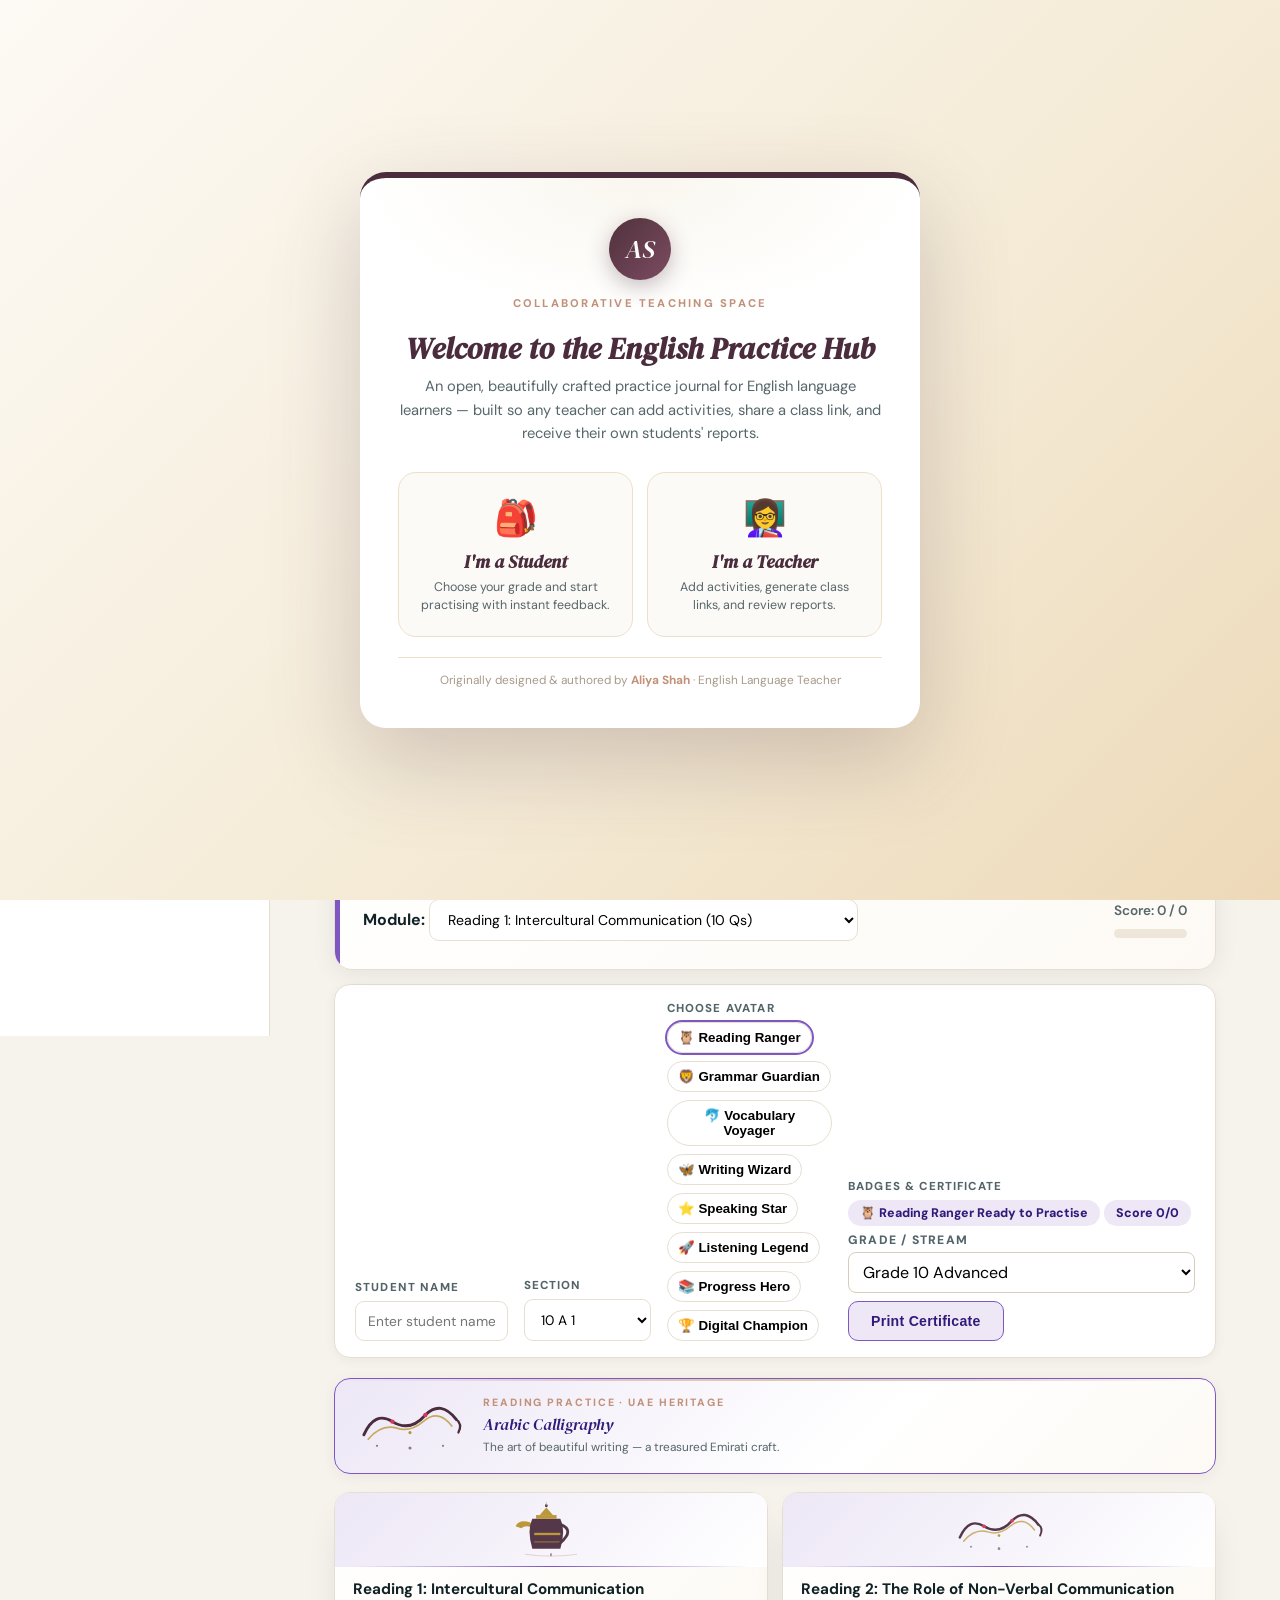
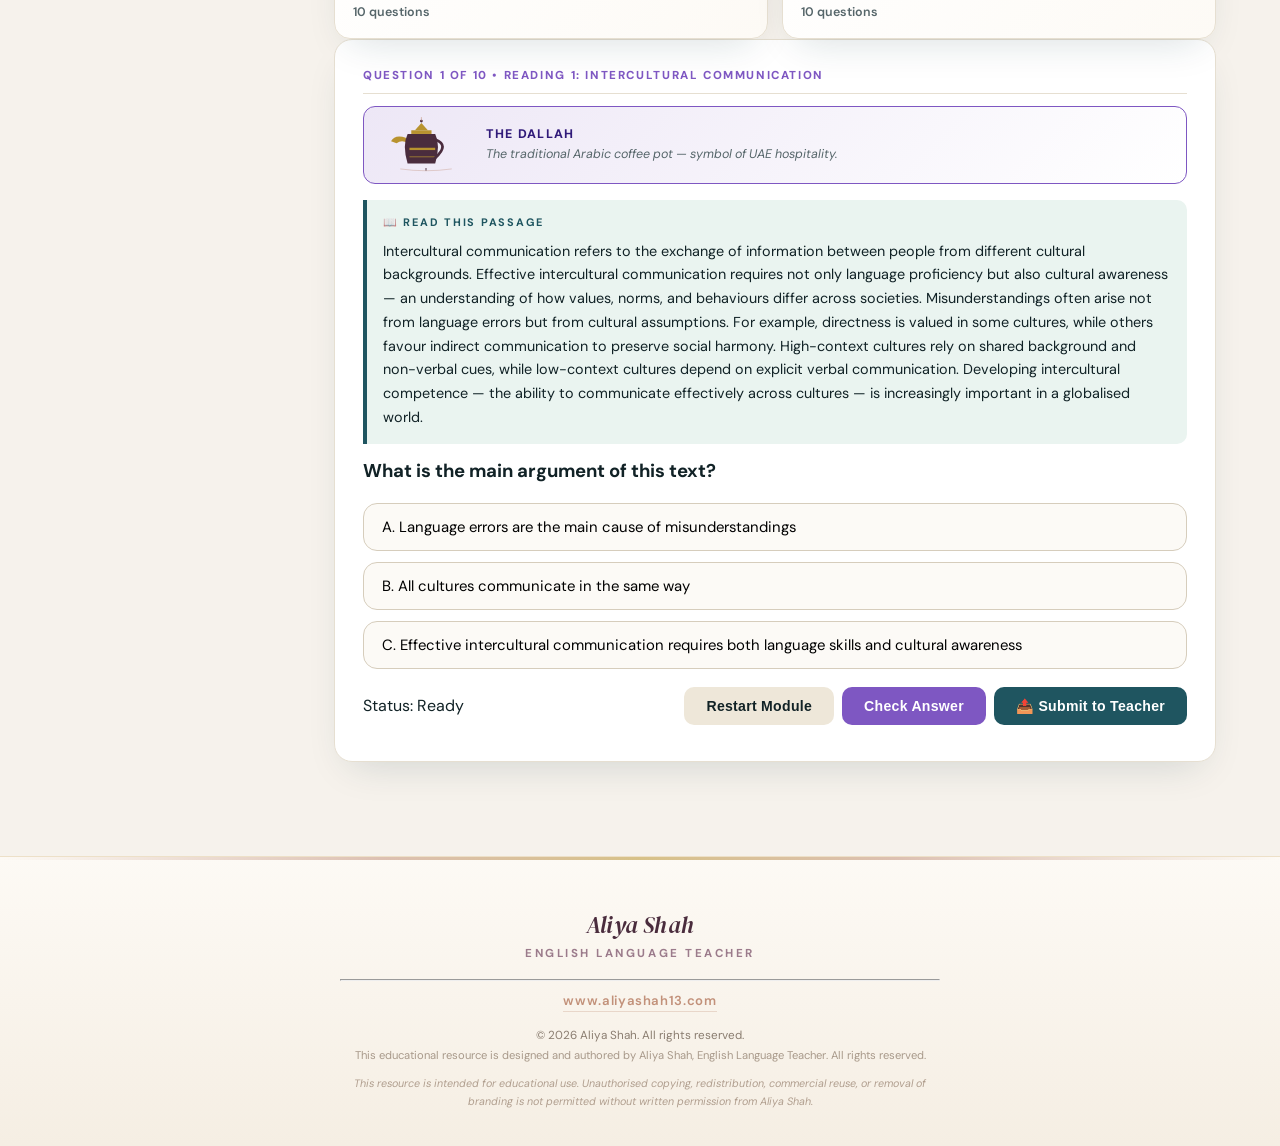
==== commit beaa97c9: "Fix: show reading passage on every question (Q1-Q20) in all new Reading modules" ====
--- a/10-advanced/index.html
+++ b/10-advanced/index.html
@@ -1899,7 +1899,7 @@
   if(!s) return '';
   return String(s).replace(/&/g,'&amp;').replace(/</g,'&lt;').replace(/>/g,'&gt;').replace(/"/g,'&quot;').replace(/'/g,'&#39;');
 }
-const DATABASE = {"general":{"Student":[{"title":"22. Reading Diagnostic: Online Learning","questions":[{"q":"Read: Online learning has become an important part of school life. It allows students to attend lessons from home, review recorded explanations, and use digital resources at their own pace. This flexibility can help learners who need extra time or who live far from school. However, online learning also requires strong self-discipline. Students must manage their time, avoid distractions, and ask questions when they do not understand. Some students enjoy the independence, while others miss direct classroom support and face-to-face discussion. Teachers can make online learning more effective by giving clear instructions, short tasks, and regular feedback. Overall, online learning is useful, but it works best when students stay organised and active. What is the main idea?","options":["Online learning has benefits and challenges","Online learning is always easier","Students should stop using technology"],"answer":"Online learning has benefits and challenges","explanation":"Correct answer: Online learning has benefits and challenges"},{"q":"Which word from the text means \"the ability to choose time/place easily\"?","options":["flexibility","discipline","support"],"answer":"flexibility","explanation":"Correct answer: flexibility"},{"q":"What can be inferred about online learning?","options":["Students need to manage their time well","Teachers are not important anymore","All students prefer online classes"],"answer":"Students need to manage their time well","explanation":"Correct answer: Students need to manage their time well"},{"q":"The tone of the text is mostly ___.","options":["balanced","angry","humorous"],"answer":"balanced","explanation":"Correct answer: balanced"}]},{"title":"23. Reading Diagnostic: City Improvement","questions":[{"q":"Read: Over the past few years, the city has worked hard to improve daily life for residents. New recycling bins were placed near schools, parks, and apartment buildings, making it easier for people to separate paper, plastic, and metal. The city also increased street cleaning and planted more trees in busy areas. As a result, public spaces look cleaner and feel more comfortable for families, students, and workers. Some residents say the changes have encouraged them to take better care of their neighbourhoods. Although traffic and noise are still problems, many people believe the city is moving in a positive direction. These improvements show how small environmental actions can raise quality of life. What is the best title?","options":["A Cleaner City for Residents","A History of Old Buildings","Why People Avoid Recycling"],"answer":"A Cleaner City for Residents","explanation":"Correct answer: A Cleaner City for Residents"},{"q":"What detail supports the main idea?","options":["The city reduced trash","Residents moved away","The city closed parks"],"answer":"The city reduced trash","explanation":"Correct answer: The city reduced trash"},{"q":"\"Residents\" means ___.","options":["people who live in a place","people who teach at school","people who repair phones"],"answer":"people who live in a place","explanation":"Correct answer: people who live in a place"},{"q":"The writer probably thinks the changes are ___.","options":["positive","useless","confusing"],"answer":"positive","explanation":"Correct answer: positive"}]},{"title":"24. Writing Skill Diagnostic: Article Organisation","questions":[{"q":"Which sentence is the best topic sentence for an article about plagiarism?","options":["Students can avoid plagiarism by using clear academic habits.","Quotation marks are small symbols.","My friend studies at night."],"answer":"Students can avoid plagiarism by using clear academic habits.","explanation":"Correct answer: Students can avoid plagiarism by using clear academic habits."},{"q":"Which supporting detail fits the topic \"student housing can be expensive\"?","options":["Students must pay rent, utilities, and transport costs.","Students can ask indirect questions.","A concept is an idea."],"answer":"Students must pay rent, utilities, and transport costs.","explanation":"Correct answer: Students must pay rent, utilities, and transport costs."},{"q":"Which linker best shows contrast?","options":["However","For example","Because"],"answer":"However","explanation":"Correct answer: However"},{"q":"Which ending is best for a problem-solution article?","options":["In conclusion, these solutions can help reduce the problem.","Firstly, there are many reasons.","Yesterday, I went to class."],"answer":"In conclusion, these solutions can help reduce the problem.","explanation":"Correct answer: In conclusion, these solutions can help reduce the problem."}]},{"title":"25. Writing Skill Diagnostic: Paraphrasing and Summary","questions":[{"q":"Original: \"Online education gives students more access to learning.\" Best paraphrase:","options":["Students can reach more learning opportunities through online education.","Online education gives students more access to learning.","Students never learn online."],"answer":"Students can reach more learning opportunities through online education.","explanation":"Correct answer: Students can reach more learning opportunities through online education."},{"q":"Which sentence is most concise?","options":["Recycling reduces waste and protects resources.","Recycling is something that people do because there is waste and resources.","Recycling, recycling, and more recycling is useful."],"answer":"Recycling reduces waste and protects resources.","explanation":"Correct answer: Recycling reduces waste and protects resources."},{"q":"A good summary should include ___.","options":["main ideas in your own words","every single example","only personal opinions"],"answer":"main ideas in your own words","explanation":"Correct answer: main ideas in your own words"},{"q":"Which phrase introduces evidence?","options":["According to the text,","I hate this topic,","Maybe maybe,"],"answer":"According to the text,","explanation":"Correct answer: According to the text,"}]},{"title":"26. Listening Diagnostic: Lecture Notes","questions":[{"q":"Listening script: \"Today we will discuss population growth. First, resources are limited. Second, distribution is unequal. Finally, renewable solutions may help.\" What is the lecture mainly about?","options":["population growth and resources","phone etiquette","campus cafeterias"],"answer":"population growth and resources","explanation":"Correct answer: population growth and resources"},{"q":"What is the first point mentioned?","options":["resources are limited","directions are confusing","rent is cheap"],"answer":"resources are limited","explanation":"Correct answer: resources are limited"},{"q":"Which note is best?","options":["Population growth: limited resources; unequal distribution; renewable solutions","The teacher talked a lot and it was long","I like this lecture"],"answer":"Population growth: limited resources; unequal distribution; renewable solutions","explanation":"Correct answer: Population growth: limited resources; unequal distribution; renewable solutions"},{"q":"Which word signals the final point?","options":["Finally","Second","Today"],"answer":"Finally","explanation":"Correct answer: Finally"}]},{"title":"27. Listening Diagnostic: Directions and Phone Call","questions":[{"q":"Listening script: \"Head towards the library, cross at the intersection, and the office is across from the cafeteria.\" Where is the office?","options":["across from the cafeteria","inside the library","behind the dormitory"],"answer":"across from the cafeteria","explanation":"Correct answer: across from the cafeteria"},{"q":"Which direction is mentioned?","options":["cross at the intersection","turn off the phone","quote the source"],"answer":"cross at the intersection","explanation":"Correct answer: cross at the intersection"},{"q":"Listening script: \"Could you tell me if the apartment is furnished?\" What is the speaker asking about?","options":["whether furniture is included","whether the city recycles","whether the lecture is online"],"answer":"whether furniture is included","explanation":"Correct answer: whether furniture is included"},{"q":"The phrase \"Could you tell me...\" is used to sound ___.","options":["polite","rude","angry"],"answer":"polite","explanation":"Correct answer: polite"}]},{"title":"28. Speaking Skill Diagnostic: Presentations","questions":[{"q":"Which opening is best for a presentation about cheating?","options":["Good morning. Today I will explain why cheating is risky.","What? I do not know.","Give me your paper now."],"answer":"Good morning. Today I will explain why cheating is risky.","explanation":"Correct answer: Good morning. Today I will explain why cheating is risky."},{"q":"Which phrase gives a reason?","options":["This is important because...","Across from the corner...","In 2018 at Monday..."],"answer":"This is important because...","explanation":"Correct answer: This is important because..."},{"q":"Which sentence shows appropriate formality?","options":["I believe students should cite sources carefully.","Bro, copying is bad, okay?","This thing is, like, not cool."],"answer":"I believe students should cite sources carefully.","explanation":"Correct answer: I believe students should cite sources carefully."},{"q":"How should a speaker answer a follow-up question?","options":["Respond clearly and give a reason","Ignore the question","Change the topic immediately"],"answer":"Respond clearly and give a reason","explanation":"Correct answer: Respond clearly and give a reason"}]},{"title":"29. Speaking Skill Diagnostic: Conversation and Preference","questions":[{"q":"Which sentence expresses preference clearly?","options":["I prefer living on campus because it saves time.","Campus, maybe, yes, no.","The dormitory is a noun."],"answer":"I prefer living on campus because it saves time.","explanation":"Correct answer: I prefer living on campus because it saves time."},{"q":"Which question asks for clarification?","options":["Could you explain what you mean?","Where the cafeteria is?","I prefer because."],"answer":"Could you explain what you mean?","explanation":"Correct answer: Could you explain what you mean?"},{"q":"Which response maintains a conversation?","options":["That is a good point. I also think budget matters.","Yes. End.","I will not answer."],"answer":"That is a good point. I also think budget matters.","explanation":"Correct answer: That is a good point. I also think budget matters."},{"q":"Which pronunciation feature helps meaning in speech?","options":["stress and intonation","quotation marks","paragraph spacing"],"answer":"stress and intonation","explanation":"Correct answer: stress and intonation"}]},{"title":"30. Vocabulary Level Test: Academic and Campus Terms","questions":[{"q":"\"Paraphrase\" means to ___.","options":["write an idea in your own words","copy exact words without credit","move into a dorm"],"answer":"write an idea in your own words","explanation":"Correct answer: write an idea in your own words"},{"q":"\"Facilities\" are ___.","options":["services or places provided for use","punishments for cheating","words in a quote"],"answer":"services or places provided for use","explanation":"Correct answer: services or places provided for use"},{"q":"\"Priority\" means ___.","options":["something very important","something opposite","something leaking"],"answer":"something very important","explanation":"Correct answer: something very important"},{"q":"\"Calculate\" means to ___.","options":["work out using numbers","speak with rhythm","ask indirectly"],"answer":"work out using numbers","explanation":"Correct answer: work out using numbers"}]},{"title":"31. Vocabulary Level Test: City and Global Issues","questions":[{"q":"\"Overpopulation\" means ___.","options":["too many people in a place","too much furniture in a room","too many grammar rules"],"answer":"too many people in a place","explanation":"Correct answer: too many people in a place"},{"q":"\"Consume\" means to ___.","options":["use resources","give directions","cite a source"],"answer":"use resources","explanation":"Correct answer: use resources"},{"q":"\"Issue\" means ___.","options":["problem or topic","student room","phone bill"],"answer":"problem or topic","explanation":"Correct answer: problem or topic"},{"q":"\"Growth rate\" means ___.","options":["how fast something increases","how polite a question is","how a quote is written"],"answer":"how fast something increases","explanation":"Correct answer: how fast something increases"}]},{"title":"32. Grammar Level Test: Term 3 Core Items","questions":[{"q":"Choose the correct sentence.","options":["If cities recycle more, they will reduce waste.","If cities recycle more, they would reduced waste.","If cities recycled more, they will reduces waste."],"answer":"If cities recycle more, they will reduce waste.","explanation":"Correct answer: If cities recycle more, they will reduce waste."},{"q":"Choose the correct reported speech.","options":["She said that she had a fixed mindset.","She said that she has have mindset.","She said that had she mindset."],"answer":"She said that she had a fixed mindset.","explanation":"Correct answer: She said that she had a fixed mindset."},{"q":"Choose the correct passive modal.","options":["The problem must be addressed urgently.","The problem must address urgently.","The problem must to be addressed urgently."],"answer":"The problem must be addressed urgently.","explanation":"Correct answer: The problem must be addressed urgently."},{"q":"Choose the correct verb pattern.","options":["They decided to commute by bus.","They decided commuting by bus.","They decided commute by bus."],"answer":"They decided to commute by bus.","explanation":"Correct answer: They decided to commute by bus."}]},{"title":"33. Grammar Level Test: Questions and Prepositions","questions":[{"q":"Choose the correct indirect question.","options":["Do you know where the tenant lives?","Do you know where does the tenant live?","Do you know where lives the tenant?"],"answer":"Do you know where the tenant lives?","explanation":"Correct answer: Do you know where the tenant lives?"},{"q":"Choose the correct dependent preposition.","options":["Students are responsible for citing sources.","Students are responsible of citing sources.","Students are responsible at citing sources."],"answer":"Students are responsible for citing sources.","explanation":"Correct answer: Students are responsible for citing sources."},{"q":"Choose the correct time preposition.","options":["The lecture starts at noon.","The lecture starts on noon.","The lecture starts in noon."],"answer":"The lecture starts at noon.","explanation":"Correct answer: The lecture starts at noon."},{"q":"Choose the correct comparative.","options":["This solution is more efficient than the old one.","This solution is most efficient than the old one.","This solution is efficienter than the old one."],"answer":"This solution is more efficient than the old one.","explanation":"Correct answer: This solution is more efficient than the old one."}]}],"SEN A1":[{"title":"34. SEN A1 Vocabulary: Campus Life","questions":[{"q":"A student lives in a ___.","options":["dorm","tree","sea"],"answer":"dorm","explanation":"Correct answer: dorm"},{"q":"A cafeteria is a place to ___.","options":["eat","sleep","swim"],"answer":"eat","explanation":"Correct answer: eat"},{"q":"A class is a place to ___.","options":["learn","drive","cook"],"answer":"learn","explanation":"Correct answer: learn"},{"q":"A book is for ___.","options":["reading","running","washing"],"answer":"reading","explanation":"Correct answer: reading"},{"q":"A form is a paper you ___.","options":["fill out","throw away","sleep on"],"answer":"fill out","explanation":"Correct answer: fill out"}]},{"title":"35. SEN A1 Vocabulary: Student Housing","questions":[{"q":"A room can be ___.","options":["small","hungry","blue sky"],"answer":"small","explanation":"Correct answer: small"},{"q":"Rent is money for a ___.","options":["home","pen","banana"],"answer":"home","explanation":"Correct answer: home"},{"q":"A bus helps students ___.","options":["commute","sleep","quote"],"answer":"commute","explanation":"Correct answer: commute"},{"q":"Utilities are water and ___.","options":["electricity","shoes","flowers"],"answer":"electricity","explanation":"Correct answer: electricity"},{"q":"A safe building is ___.","options":["secure","sad","late"],"answer":"secure","explanation":"Correct answer: secure"}]},{"title":"36. SEN A1 Vocabulary: City and Environment","questions":[{"q":"Trash means ___.","options":["rubbish","homework","music"],"answer":"rubbish","explanation":"Correct answer: rubbish"},{"q":"Recycling is good for the ___.","options":["environment","phone","chair"],"answer":"environment","explanation":"Correct answer: environment"},{"q":"A resident is a person who ___.","options":["lives in a place","eats a pencil","opens a quote"],"answer":"lives in a place","explanation":"Correct answer: lives in a place"},{"q":"A solution helps fix a ___.","options":["problem","breakfast","window color"],"answer":"problem","explanation":"Correct answer: problem"},{"q":"Water and food are ___.","options":["resources","directions","questions"],"answer":"resources","explanation":"Correct answer: resources"}]},{"title":"37. SEN A1 Vocabulary: Directions and Phone","questions":[{"q":"Opposite means ___.","options":["across from","inside","under"],"answer":"across from","explanation":"Correct answer: across from"},{"q":"A corner is part of a ___.","options":["street","sandwich","lesson"],"answer":"street","explanation":"Correct answer: street"},{"q":"A phone is for ___.","options":["calling","painting","sleeping"],"answer":"calling","explanation":"Correct answer: calling"},{"q":"A repair means to ___.","options":["fix","run","eat"],"answer":"fix","explanation":"Correct answer: fix"},{"q":"A tenant is a person who rents a ___.","options":["home","quote","bus"],"answer":"home","explanation":"Correct answer: home"}]},{"title":"38. SEN A1 Grammar: Simple Present","questions":[{"q":"I ___ in Grade 11.","options":["am","is","are"],"answer":"am","explanation":"Correct answer: am"},{"q":"She ___ online.","options":["studies","study","studying"],"answer":"studies","explanation":"Correct answer: studies"},{"q":"Students ___ books.","options":["read","reads","reading"],"answer":"read","explanation":"Correct answer: read"},{"q":"The city ___ clean.","options":["is","are","am"],"answer":"is","explanation":"Correct answer: is"},{"q":"We ___ in class.","options":["learn","learns","learning"],"answer":"learn","explanation":"Correct answer: learn"}]},{"title":"39. SEN A1 Grammar: Can / Must / Should","questions":[{"q":"Students ___ cite sources.","options":["must","must to","musts"],"answer":"must","explanation":"Correct answer: must"},{"q":"I ___ ask the teacher for help.","options":["can","can to","cans"],"answer":"can","explanation":"Correct answer: can"},{"q":"You ___ study before the test.","options":["should","should to","shoulds"],"answer":"should","explanation":"Correct answer: should"},{"q":"We ___ keep the city clean.","options":["should","shoulds","should to"],"answer":"should","explanation":"Correct answer: should"},{"q":"Students ___ copy answers.","options":["must not","must to not","must not to"],"answer":"must not","explanation":"Correct answer: must not"}]},{"title":"40. SEN A1 Grammar: Prepositions","questions":[{"q":"The book is ___ the table.","options":["on","eat","happy"],"answer":"on","explanation":"Correct answer: on"},{"q":"The class starts ___ 8:00.","options":["at","on","in Monday"],"answer":"at","explanation":"Correct answer: at"},{"q":"The test is ___ Monday.","options":["on","at","in 8:00"],"answer":"on","explanation":"Correct answer: on"},{"q":"The student is ___ the classroom.","options":["in","on","under Monday"],"answer":"in","explanation":"Correct answer: in"},{"q":"The cafeteria is across ___ the library.","options":["from","in","at"],"answer":"from","explanation":"Correct answer: from"}]},{"title":"41. SEN A1 Grammar: Easy Comparatives","questions":[{"q":"A dorm is ___ than a villa.","options":["smaller","smallest","small"],"answer":"smaller","explanation":"Correct answer: smaller"},{"q":"A bus is ___ than walking.","options":["faster","fastest","fast"],"answer":"faster","explanation":"Correct answer: faster"},{"q":"This room is ___ than that room.","options":["bigger","biggest","big"],"answer":"bigger","explanation":"Correct answer: bigger"},{"q":"Online learning is ___ flexible.","options":["more","most","many"],"answer":"more","explanation":"Correct answer: more"},{"q":"This city is ___ cleaner now.","options":["much","many","most"],"answer":"much","explanation":"Correct answer: much"}]},{"title":"42. SEN A1 Reading: My Dorm","questions":[{"q":"Read: Ali lives in a dorm. His room is small, but it is clean. He walks to class every day. Where does Ali live?","options":["in a dorm","in a park","in a shop"],"answer":"in a dorm","explanation":"Correct answer: in a dorm"},{"q":"How is the room?","options":["small and clean","big and dirty","cold and wet"],"answer":"small and clean","explanation":"Correct answer: small and clean"},{"q":"How does Ali go to class?","options":["He walks","He flies","He swims"],"answer":"He walks","explanation":"Correct answer: He walks"},{"q":"The text is about ___.","options":["student housing","recycling","phone repair"],"answer":"student housing","explanation":"Correct answer: student housing"},{"q":"Ali is a ___.","options":["student","doctor","driver"],"answer":"student","explanation":"Correct answer: student"}]},{"title":"43. SEN A1 Reading: Online Class","questions":[{"q":"Read: Sara studies online at home. She uses a laptop. She listens to her teacher and writes notes. Where does Sara study?","options":["at home","at the beach","in a bus"],"answer":"at home","explanation":"Correct answer: at home"},{"q":"What does Sara use?","options":["a laptop","a ball","a bicycle"],"answer":"a laptop","explanation":"Correct answer: a laptop"},{"q":"Who does Sara listen to?","options":["her teacher","her doctor","her driver"],"answer":"her teacher","explanation":"Correct answer: her teacher"},{"q":"What does Sara write?","options":["notes","menus","tickets"],"answer":"notes","explanation":"Correct answer: notes"},{"q":"The text is about ___.","options":["online learning","student rent","city trash"],"answer":"online learning","explanation":"Correct answer: online learning"}]},{"title":"44. SEN A1 Reading: Clean City","questions":[{"q":"Read: Our city is clean. People put trash in bins. They recycle paper and plastic. The city is better now. What do people put in bins?","options":["trash","books","shoes"],"answer":"trash","explanation":"Correct answer: trash"},{"q":"What do people recycle?","options":["paper and plastic","rice and milk","phones and keys"],"answer":"paper and plastic","explanation":"Correct answer: paper and plastic"},{"q":"How is the city now?","options":["better","worse","smaller"],"answer":"better","explanation":"Correct answer: better"},{"q":"The text is about ___.","options":["a clean city","a dorm room","a phone call"],"answer":"a clean city","explanation":"Correct answer: a clean city"},{"q":"Recycling is ___.","options":["good","bad","wrong"],"answer":"good","explanation":"Correct answer: good"}]},{"title":"45. SEN A1 Writing: Choose the Best Sentence","questions":[{"q":"Choose the correct sentence.","options":["I live in a clean city.","I lives in a clean city.","I living in a clean city."],"answer":"I live in a clean city.","explanation":"Correct answer: I live in a clean city."},{"q":"Choose the correct sentence.","options":["Students should study every day.","Students should to study every day.","Students should studying every day."],"answer":"Students should study every day.","explanation":"Correct answer: Students should study every day."},{"q":"Choose the correct sentence.","options":["My room is small but clean.","My room small but clean.","My room are small but clean."],"answer":"My room is small but clean.","explanation":"Correct answer: My room is small but clean."},{"q":"Choose the correct sentence.","options":["I can ask for help.","I can to ask for help.","I can asking for help."],"answer":"I can ask for help.","explanation":"Correct answer: I can ask for help."},{"q":"Choose the correct sentence.","options":["Recycling protects the environment.","Recycling protect the environment yesterday.","Recycling protecting environment."],"answer":"Recycling protects the environment.","explanation":"Correct answer: Recycling protects the environment."}]},{"title":"46. SEN A1 Writing: Put Ideas in Order","questions":[{"q":"Which sentence is a good beginning?","options":["My city is clean.","Thank you for reading.","For example, bins are everywhere."],"answer":"My city is clean.","explanation":"Correct answer: My city is clean."},{"q":"Which sentence gives an example?","options":["For example, people recycle paper.","In conclusion, this is important.","My topic is student housing."],"answer":"For example, people recycle paper.","explanation":"Correct answer: For example, people recycle paper."},{"q":"Which sentence is a good ending?","options":["In conclusion, we should keep our city clean.","First, my city has bins.","A dorm is a student home."],"answer":"In conclusion, we should keep our city clean.","explanation":"Correct answer: In conclusion, we should keep our city clean."},{"q":"Which word joins two ideas?","options":["and","desk","student"],"answer":"and","explanation":"Correct answer: and"},{"q":"Which word shows contrast?","options":["but","paper","rent"],"answer":"but","explanation":"Correct answer: but"}]},{"title":"47. SEN A1 Mixed Review","questions":[{"q":"A source tells us where information comes from. We should ___ it.","options":["cite","hide","eat"],"answer":"cite","explanation":"Correct answer: cite"},{"q":"If I study, I ___ pass.","options":["will","would","was"],"answer":"will","explanation":"Correct answer: will"},{"q":"A problem needs a ___.","options":["solution","cafeteria","tenant"],"answer":"solution","explanation":"Correct answer: solution"},{"q":"Could you tell me where the office ___?","options":["is","are","am"],"answer":"is","explanation":"Correct answer: is"},{"q":"A student budget is about ___.","options":["money","weather","music"],"answer":"money","explanation":"Correct answer: money"}]}],"Mixed Practice":[{"title":"21. Mixed Term 3 Review","questions":[{"q":"If students ___ their sources, they will avoid plagiarism.","options":["cite","rush","leak"],"answer":"cite","explanation":"Correct answer: cite"},{"q":"The apartment is ___ than the dorm.","options":["more spacious","most spacious","spaciousest"],"answer":"more spacious","explanation":"Correct answer: more spacious"},{"q":"Could you tell me ___ the library is?","options":["where","where is","where does"],"answer":"where","explanation":"Correct answer: where"},{"q":"The issue ___ urgently by city leaders.","options":["must be addressed","must address","must addressing"],"answer":"must be addressed","explanation":"Correct answer: must be addressed"},{"q":"She has been ___ population changes for two years.","options":["observing","observe","observed"],"answer":"observing","explanation":"Correct answer: observing"},{"q":"If I had a bigger budget, I ___ closer to campus.","options":["would live","will live","lived"],"answer":"would live","explanation":"Correct answer: would live"}]},{"title":"22. Mixed Term 3 Review — Stage 7","questions":[{"q":"If more residents ___ public transport, carbon emissions would decrease significantly.","options":["used","use","had used"],"answer":"used","explanation":"Second conditional: if + past simple, would + infinitive — imagining an unreal or unlikely present/future situation."},{"q":"The researcher explained that the data ___ collected from twelve different universities.","options":["had been","has been","was been"],"answer":"had been","explanation":"Past perfect passive in reported speech: \u0027had been collected\u0027 correctly backshifts \u0027has been collected\u0027."},{"q":"Could you tell me where the student services office ___?","options":["is","is it","does it"],"answer":"is","explanation":"Indirect question: the embedded clause follows normal word order (subject + verb), not question word order."},{"q":"The apartment was ___ than the dormitory, but it was much closer to campus.","options":["more expensive","most expensive","expensiver"],"answer":"more expensive","explanation":"Comparative adjective: \u0027expensive\u0027 has three syllables, so it takes \u0027more\u0027 rather than \u0027-er\u0027."},{"q":"Students ___ submit their assignments before the deadline, or they will lose marks.","options":["must","must to","should to"],"answer":"must","explanation":"Present modal of obligation: \u0027must\u0027 + base infinitive — no \u0027to\u0027 after must."},{"q":"She has been ___ the effects of overpopulation on urban infrastructure for her dissertation.","options":["researching","research","researched"],"answer":"researching","explanation":"Present perfect continuous: \u0027has been + -ing\u0027 expresses an ongoing action in progress up to now."}]}],"Reading":[{"title":"Reading Practice 1: Academic Integrity in School","questions":[{"q":"Read: Academic integrity means doing schoolwork honestly and showing where information comes from. In Grade 11, students often use websites, articles, videos, and AI tools to support their learning. These resources can be helpful, but students must use them carefully. Copying a paragraph without giving credit is plagiarism, even if the information is correct. A responsible student reads the source, understands the idea, and writes it again in their own words. They also cite the source when they use important facts or quotations. Teachers do not expect every answer to be perfect; they expect students to show real effort and honest thinking. When students practise integrity, they build trust, improve writing skills, and prepare for university or future careers. What is the main idea?","options":["Students should use sources honestly and cite them","Students should avoid all online resources","Teachers only care about perfect answers"],"answer":"Students should use sources honestly and cite them","explanation":"Correct answer: Students should use sources honestly and cite them"},{"q":"Which word means \"giving credit to a source\"?","options":["cite","copy","delete"],"answer":"cite","explanation":"Correct answer: cite"},{"q":"What can be inferred from the text?","options":["Integrity helps students beyond school","AI tools are always forbidden","Plagiarism is only a small mistake"],"answer":"Integrity helps students beyond school","explanation":"Correct answer: Integrity helps students beyond school"},{"q":"Which action shows academic integrity?","options":["Paraphrasing and naming the source","Copying a paragraph quickly","Hiding where facts came from"],"answer":"Paraphrasing and naming the source","explanation":"Correct answer: Paraphrasing and naming the source"},{"q":"The tone of the text is mostly ___.","options":["advisory","angry","comic"],"answer":"advisory","explanation":"Correct answer: advisory"}]},{"title":"Reading Practice 2: Student Housing and City Life","questions":[{"q":"Read: Many Grade 11 students think about university life before they graduate. One important decision is where to live. Some students prefer living on campus because it is close to classrooms, libraries, and student facilities. This can save time and make it easier to join clubs or study groups. However, campus housing may be expensive or cramped, especially in popular universities. Other students choose to live off campus with family or in shared apartments. This option can be cheaper and more comfortable, but it may require a long commute. Students also need to consider safety, transport, utilities, and their monthly budget. There is no perfect choice for everyone. The best housing option depends on a student\u0027s needs, responsibilities, and financial situation. What is the main idea?","options":["Students should compare housing options carefully","All students must live on campus","Off-campus housing is always better"],"answer":"Students should compare housing options carefully","explanation":"Correct answer: Students should compare housing options carefully"},{"q":"What is one benefit of campus housing?","options":["It is close to university facilities","It never costs much money","It removes all responsibilities"],"answer":"It is close to university facilities","explanation":"Correct answer: It is close to university facilities"},{"q":"\"Commute\" means ___.","options":["travel regularly to a place","copy information from a source","write a short quotation"],"answer":"travel regularly to a place","explanation":"Correct answer: travel regularly to a place"},{"q":"What can students infer from the text?","options":["Different students may need different housing choices","Students should ignore transport costs","Shared apartments are always unsafe"],"answer":"Different students may need different housing choices","explanation":"Correct answer: Different students may need different housing choices"},{"q":"Which factor is NOT mentioned?","options":["school uniform colour","monthly budget","student safety"],"answer":"school uniform colour","explanation":"Correct answer: school uniform colour"}]},{"title":"Reading Practice 3: Planet Under Stress","questions":[{"q":"Read: Cities around the world face growing environmental challenges. Air pollution, traffic congestion, and waste disposal affect millions of urban residents every day. Governments and planners are working to find sustainable solutions, such as expanding public transport, increasing green spaces, and encouraging recycling programmes. However, experts warn that real progress requires not only government action but also a change in individual behaviour. Citizens who reduce energy use, avoid single-use plastics, and choose public transport over private cars can make a measurable difference. Without collective effort, even the most ambitious environmental policies may fall short. What is the main idea?","options":["Cities need both government action and individual effort to solve environmental problems","Governments alone can solve all environmental issues","Air pollution is the only serious problem facing modern cities"],"answer":"Cities need both government action and individual effort to solve environmental problems","explanation":"The text emphasises that both policy and individual behaviour change are necessary — this is the overall meaning."},{"q":"According to the text, which sustainable solution is mentioned by city planners?","options":["Expanding public transport networks","Building more private car parks","Reducing the number of recycling programmes"],"answer":"Expanding public transport networks","explanation":"Specific information: the text explicitly lists expanding public transport as one of the sustainable solutions."},{"q":"The word \u0027collective\u0027 in the final sentence most likely means ___.","options":["shared by everyone","only one person\u0027s","very expensive"],"answer":"shared by everyone","explanation":"Vocabulary in context: \u0027collective effort\u0027 contrasts with individual action — collective = done by a group or everyone together."},{"q":"What can be inferred about environmental policies from the text?","options":["They may not succeed without changes in people\u0027s behaviour","They have already solved all urban pollution problems","They are only effective in small cities"],"answer":"They may not succeed without changes in people\u0027s behaviour","explanation":"The text says policies \u0027may fall short\u0027 without collective effort — this is an inference requiring reading beyond stated facts."},{"q":"The tone of this text is mostly ___.","options":["informative and cautionary","angry and pessimistic","humorous and relaxed"],"answer":"informative and cautionary","explanation":"The writer presents facts about urban problems and warns that collective effort is needed — an informative, cautionary tone."}]},{"title":"Reading Practice 4: The Role of Online Education","questions":[{"q":"Read: Online education has grown rapidly, offering students greater flexibility and access to a wider range of courses. Digital platforms allow learners to study at their own pace and revisit recorded lessons as many times as needed. This can be especially beneficial for students who work part-time or have other commitments. However, some students find it difficult to stay motivated without face-to-face interaction, and technical problems can disrupt learning. Educators agree that online courses work best when they include regular feedback, clear deadlines, and discussion opportunities. The most successful students tend to be self-disciplined and able to manage their time effectively. What is the best title for this text?","options":["Online Education: Benefits, Challenges, and Success Factors","Why Traditional Classrooms Are Better Than Online Learning","A Guide to Choosing the Right University Course"],"answer":"Online Education: Benefits, Challenges, and Success Factors","explanation":"The text covers the growth, benefits, challenges, and success factors of online education — all captured in this title."},{"q":"According to the text, which student benefits MOST from online learning?","options":["Students who also work part-time or have other commitments","Students who prefer large lecture-style classes","Students who struggle with technology"],"answer":"Students who also work part-time or have other commitments","explanation":"The text specifically states flexibility is \u0027especially beneficial for students who work part-time or have other commitments\u0027."},{"q":"The phrase \u0027stay motivated\u0027 in the text most likely means ___.","options":["keep the desire to continue working","find a suitable online platform","attend face-to-face classes regularly"],"answer":"keep the desire to continue working","explanation":"Context clues: students struggle to \u0027stay motivated without face-to-face interaction\u0027 — motivated relates to the drive/desire to keep studying."},{"q":"What mood or tone does the writer use when discussing the challenges of online learning?","options":["Balanced — acknowledging problems without dismissing benefits","Strongly negative — arguing online learning should be stopped","Enthusiastic — celebrating every aspect of online education"],"answer":"Balanced — acknowledging problems without dismissing benefits","explanation":"The writer uses \u0027However\u0027 to introduce challenges after explaining benefits — this balanced structure reflects a measured, neutral tone."},{"q":"Based on the text, what can we predict about a student who lacks self-discipline in an online course?","options":["They are likely to struggle with managing deadlines and staying on track","They will automatically receive extra support from teachers","They will find online learning easier than classroom learning"],"answer":"They are likely to struggle with managing deadlines and staying on track","explanation":"The text states the most successful students are \u0027self-disciplined\u0027 — the opposite predicts difficulty with time management."}]},{"title":"Reading Practice 5: A City That\u0027s Doing Something Right","questions":[{"q":"Read: Copenhagen is often cited as one of the world\u0027s most sustainable cities. Over the past two decades, city leaders have invested heavily in cycling infrastructure, with over 400 kilometres of dedicated cycling lanes connecting every neighbourhood to the city centre. More than 62 per cent of residents commute by bicycle every day, reducing traffic congestion and carbon emissions significantly. The city has committed to becoming carbon-neutral by 2025, a goal it is rapidly approaching through offshore wind energy and district heating systems. Copenhagen\u0027s success demonstrates that bold, long-term investment in sustainable infrastructure can transform both the environment and quality of life for urban residents. What has Copenhagen invested in?","options":["Cycling infrastructure with over 400 km of dedicated lanes","Building hundreds of new private car parks","Expanding its international airport"],"answer":"Cycling infrastructure with over 400 km of dedicated lanes","explanation":"Specific information: the text explicitly states \u0027over 400 kilometres of dedicated cycling lanes\u0027."},{"q":"What percentage of Copenhagen residents cycle to work each day?","options":["More than 62 per cent","Less than 20 per cent","Exactly 50 per cent"],"answer":"More than 62 per cent","explanation":"The text directly states \u0027More than 62 per cent of residents commute by bicycle every day\u0027."},{"q":"What does \u0027carbon-neutral\u0027 most likely mean in this context?","options":["Producing no net carbon emissions","Removing all cars from city roads","Increasing the use of fossil fuels"],"answer":"Producing no net carbon emissions","explanation":"The city achieves carbon neutrality through wind energy — \u0027carbon-neutral\u0027 means not adding to net carbon in the atmosphere."},{"q":"What can be predicted about other cities that follow Copenhagen\u0027s model?","options":["They are likely to see improvements in both environment and quality of life","They would immediately become carbon-neutral in one year","They would need to reduce cycling infrastructure first"],"answer":"They are likely to see improvements in both environment and quality of life","explanation":"The text concludes Copenhagen\u0027s approach \u0027can transform both the environment and quality of life\u0027 — a prediction based on this logic."},{"q":"The overall message of this text is that ___.","options":["long-term investment in sustainable infrastructure can genuinely improve cities","only wealthy European cities can afford sustainable solutions","cycling is the only solution to urban pollution"],"answer":"long-term investment in sustainable infrastructure can genuinely improve cities","explanation":"The final sentence summarises the message: Copenhagen as proof that \u0027bold, long-term investment\u0027 transforms cities and lives."}]}],"Writing":[{"title":"Writing Practice 1: Topic Sentences and Linkers","questions":[{"q":"Which is the best topic sentence for an article about online learning?","options":["Online learning can support students when it is organised well.","I have a laptop and a notebook.","The internet is very fast today."],"answer":"Online learning can support students when it is organised well.","explanation":"Correct answer: Online learning can support students when it is organised well."},{"q":"Which linker shows contrast?","options":["However","For example","Because"],"answer":"However","explanation":"Correct answer: However"},{"q":"Which supporting detail fits \"student housing can be difficult\"?","options":["Students must consider rent, transport, and safety.","Students should spell every word aloud.","Students can recycle plastic bottles."],"answer":"Students must consider rent, transport, and safety.","explanation":"Correct answer: Students must consider rent, transport, and safety."},{"q":"Which sentence is formal enough for school writing?","options":["I believe academic integrity is important for all learners.","Copying is super bad, you know.","This thing is not cool at all."],"answer":"I believe academic integrity is important for all learners.","explanation":"Correct answer: I believe academic integrity is important for all learners."},{"q":"Which ending is best for a problem-solution essay?","options":["In conclusion, these steps can reduce the problem and support students.","Firstly, there are many problems.","My name is Ahmed and I like school."],"answer":"In conclusion, these steps can reduce the problem and support students.","explanation":"Correct answer: In conclusion, these steps can reduce the problem and support students."}]}],"Listening":[{"title":"Listening Strategies","questions":[{"q":"When you listen for the main idea, what should you focus on first?","options":["The general message","Every single word","Only the speaker’s accent"],"answer":"The general message","explanation":"Listening for gist means understanding the overall message first."},{"q":"What should you do before a listening task starts?","options":["Read the questions quickly","Close the paper immediately","Write random answers"],"answer":"Read the questions quickly","explanation":"Previewing the questions helps you know what information to listen for."},{"q":"If you miss one word while listening, what is the best action?","options":["Keep listening for context","Stop and give up","Ignore the whole recording"],"answer":"Keep listening for context","explanation":"Context helps you understand meaning even when you miss a word."}],"tts_script":"Welcome to this listening skills activity.\n\nToday we will practise some key listening strategies that will help you in your English lessons and exams.\n\nWhen you listen to a talk or lecture, always try to understand the main idea first. Do not worry about every single word — focus on the general message. This is called listening for gist.\n\nBefore a listening task begins, it helps to read the questions quickly. This way, you know what information to listen for. You can focus your attention on the key details.\n\nSometimes you may miss a word while listening. This is normal. Instead of stopping, keep listening. The words and sentences around the word you missed will help you understand its meaning. This is using context.\n\nThese three strategies — listening for gist, previewing questions, and using context — will make you a more confident and effective listener. Practise them every time you do a listening activity."}],"Speaking":[{"title":"Speaking Skills","questions":[{"q":"Which sentence is best for giving an opinion politely?","options":["In my opinion, online learning can be useful.","You must agree with me.","This idea is always wrong."],"answer":"In my opinion, online learning can be useful.","explanation":"This phrase introduces an opinion clearly and politely."},{"q":"Which phrase helps you add another point?","options":["In addition,","I stop now,","No reason,"],"answer":"In addition,","explanation":"In addition is a useful linker for adding ideas."},{"q":"What should you do in a short presentation?","options":["Speak clearly and organize ideas","Read too fast without pauses","Avoid eye contact completely"],"answer":"Speak clearly and organize ideas","explanation":"Clear speech and organized ideas help the audience understand you."}]}],"Grammar":[{"title":"1. Indirect Questions","questions":[{"q":"Choose the correct indirect question.","options":["Can you tell me where the cafeteria is?","Can you tell me where is the cafeteria?","Can you tell me where the cafeteria?"],"answer":"Can you tell me where the cafeteria is?","explanation":"Correct answer: Can you tell me where the cafeteria is?"},{"q":"Which sentence is polite and correct?","options":["Do you know when the lecture starts?","Do you know when does the lecture start?","Do you know when starts the lecture?"],"answer":"Do you know when the lecture starts?","explanation":"Correct answer: Do you know when the lecture starts?"},{"q":"Choose the correct question.","options":["Could you explain why students commute?","Could you explain why do students commute?","Could you explain why commute students?"],"answer":"Could you explain why students commute?","explanation":"Correct answer: Could you explain why students commute?"}]},{"title":"2. Adverbial Linkers","questions":[{"q":"The task was difficult. ___, she finished it on time.","options":["However","Because","For example"],"answer":"However","explanation":"Correct answer: However"},{"q":"Students should review their notes. ___, they should practise MCQs.","options":["In addition","Although","Despite"],"answer":"In addition","explanation":"Correct answer: In addition"},{"q":"He had many setbacks. ___, he kept a growth mindset.","options":["Nevertheless","Because","Such as"],"answer":"Nevertheless","explanation":"Correct answer: Nevertheless"}]},{"title":"3. Present Modals","questions":[{"q":"Students ___ cite their sources to avoid plagiarism.","options":["must","might to","can to"],"answer":"must","explanation":"Correct answer: must"},{"q":"You ___ ask for advice if you are unsure.","options":["should","must to","could to"],"answer":"should","explanation":"Correct answer: should"},{"q":"Cheating ___ lead to severe consequences.","options":["can","must to","should to"],"answer":"can","explanation":"Correct answer: can"}]},{"title":"4. Passive Modals","questions":[{"q":"Sources ___ be cited in academic writing.","options":["must","must be","must to be"],"answer":"must","explanation":"Correct answer: must"},{"q":"Plagiarism ___ be avoided by paraphrasing carefully.","options":["can","can be","can to be"],"answer":"can","explanation":"Correct answer: can"},{"q":"The student ___ be suspended for cheating.","options":["might","might be","might to be"],"answer":"might","explanation":"Correct answer: might"}]},{"title":"5. Comparatives","questions":[{"q":"Online learning is ___ flexible than traditional learning.","options":["more","most","the more"],"answer":"more","explanation":"Correct answer: more"},{"q":"This city is ___ than it was ten years ago.","options":["more diverse","most diverse","diversest"],"answer":"more diverse","explanation":"Correct answer: more diverse"},{"q":"A balanced schedule is ___ than a crowded one.","options":["better","best","more good"],"answer":"better","explanation":"Correct answer: better"}]},{"title":"6. Prepositions of Time","questions":[{"q":"The seminar starts ___ 9:00 a.m.","options":["at","on","in"],"answer":"at","explanation":"Correct answer: at"},{"q":"The assignment is due ___ Monday.","options":["on","at","by the way"],"answer":"on","explanation":"Correct answer: on"},{"q":"Many students study online ___ the evening.","options":["in","on","at"],"answer":"in","explanation":"Correct answer: in"}]},{"title":"7. Reported Speech","questions":[{"q":"Direct: \"I avoid plagiarism.\" Reported: She said that she ___ plagiarism.","options":["avoided","avoid","avoids"],"answer":"avoided","explanation":"Correct answer: avoided"},{"q":"Direct: \"We will cite the source.\" Reported: They said they ___ cite the source.","options":["would","will","can"],"answer":"would","explanation":"Correct answer: would"},{"q":"Direct: \"This quote is clear.\" Reported: He said that quote ___ clear.","options":["was","is","were"],"answer":"was","explanation":"Correct answer: was"}]},{"title":"8. First Conditional","questions":[{"q":"If students paraphrase correctly, they ___ plagiarism.","options":["will avoid","avoid would","avoided"],"answer":"will avoid","explanation":"Correct answer: will avoid"},{"q":"If the rent increases, students ___ a new budget.","options":["will need","needed","would need"],"answer":"will need","explanation":"Correct answer: will need"},{"q":"If you follow the directions, you ___ the building.","options":["will find","found","would found"],"answer":"will find","explanation":"Correct answer: will find"}]},{"title":"9. Dependent Prepositions","questions":[{"q":"The city is famous ___ its recycling system.","options":["for","of","at"],"answer":"for","explanation":"Correct answer: for"},{"q":"Residents are responsible ___ keeping the area clean.","options":["for","to","about"],"answer":"for","explanation":"Correct answer: for"},{"q":"Students are interested ___ affordable housing.","options":["in","on","for"],"answer":"in","explanation":"Correct answer: in"}]},{"title":"10. Verb Patterns","questions":[{"q":"I decided ___ on campus this year.","options":["to live","living","live"],"answer":"to live","explanation":"Correct answer: to live"},{"q":"She enjoys ___ in a furnished apartment.","options":["living","to live","live"],"answer":"living","explanation":"Correct answer: living"},{"q":"They let students ___ the facilities.","options":["use","to use","using"],"answer":"use","explanation":"Correct answer: use"}]},{"title":"11. Present Perfect Simple / Continuous","questions":[{"q":"The population ___ rapidly in recent years.","options":["has grown","grew","has grow"],"answer":"has grown","explanation":"Correct answer: has grown"},{"q":"Scientists ___ the issue for many years.","options":["have been studying","study","studied"],"answer":"have been studying","explanation":"Correct answer: have been studying"},{"q":"The city ___ recycling since 2018.","options":["has improved","improves","improved yesterday"],"answer":"has improved","explanation":"Correct answer: has improved"}]},{"title":"12. Second Conditional","questions":[{"q":"If I lived near campus, I ___ less money on transport.","options":["would spend","will spend","spent"],"answer":"would spend","explanation":"Correct answer: would spend"},{"q":"If cities used more renewable energy, they ___ cleaner.","options":["would become","will become","became"],"answer":"would become","explanation":"Correct answer: would become"},{"q":"If people consumed less plastic, the environment ___ safer.","options":["would be","will be","is"],"answer":"would be","explanation":"Correct answer: would be"}]},{"title":"13. Present Perfect Continuous","questions":[{"q":"Scientists ___ the effects of urban pollution for over twenty years.","options":["have been studying","study","studied"],"answer":"have been studying","explanation":"Present perfect continuous: an ongoing action that started in the past and continues — \u0027for over twenty years\u0027 is the time marker."},{"q":"She ___ in the dormitory since the beginning of term.","options":["has been living","is living","lived"],"answer":"has been living","explanation":"Present perfect continuous with \u0027since\u0027 signals an action that began in the past and is still ongoing now."},{"q":"The city council ___ a new recycling programme this year.","options":["has launched","has been launched","is launching since"],"answer":"has launched","explanation":"Present perfect simple is used here because the action is completed — \u0027launched\u0027 has a clear result (the programme now exists)."}]},{"title":"14. Passive Modals — Environmental Context","questions":[{"q":"Carbon emissions ___ reduced if cities invest in public transport.","options":["can be","can","are able"],"answer":"can be","explanation":"Passive modal: \u0027can be + past participle\u0027 — the subject (emissions) receives the action (reduced)."},{"q":"Plastic waste ___ recycled more efficiently with new technology.","options":["could be","could","is able to"],"answer":"could be","explanation":"Passive modal with \u0027could\u0027 expresses possibility — \u0027could be + past participle\u0027 is the correct passive form."},{"q":"The new environmental regulations ___ introduced before the end of the year.","options":["must be","must","should"],"answer":"must be","explanation":"Passive modal of obligation — \u0027must be + past participle\u0027 (introduced) is required here."}]},{"title":"15. Verb Patterns — Campus Life","questions":[{"q":"Most students in the dormitory enjoy ___ their coursework in the common room.","options":["completing","to complete","complete"],"answer":"completing","explanation":"\u0027Enjoy\u0027 is followed by a gerund (-ing form): enjoy + completing."},{"q":"The university decided ___ a new student services centre on campus.","options":["to build","building","build"],"answer":"to build","explanation":"\u0027Decide\u0027 is followed by to-infinitive: decide + to build."},{"q":"The student budget did not allow her ___ a furnished apartment off campus.","options":["to rent","renting","rent"],"answer":"to rent","explanation":"\u0027Allow someone to do something\u0027 — the pattern requires to-infinitive after \u0027allow + object\u0027."}]},{"title":"16. Reported Speech — Academic Context","questions":[{"q":"Direct: \u0027Students who cite their sources avoid plagiarism.\u0027 Reported: The teacher said that students who ___ their sources ___ plagiarism.","options":["cited / avoided","cite / avoid","are citing / are avoiding"],"answer":"cited / avoided","explanation":"In reported speech, present simple shifts to past simple: cite → cited, avoid → avoided."},{"q":"Direct: \u0027We will move to campus next week.\u0027 Reported: They said they ___ to campus the following week.","options":["would move","will move","moved"],"answer":"would move","explanation":"In reported speech, \u0027will\u0027 shifts to \u0027would\u0027: will move → would move."},{"q":"Direct: \u0027I have been studying for three hours.\u0027 Reported: She said she ___ for three hours.","options":["had been studying","has been studying","was studying"],"answer":"had been studying","explanation":"Present perfect continuous shifts to past perfect continuous in reported speech: has been → had been."}]}],"Vocabulary":[{"title":"13. Campus Life Vocabulary","questions":[{"q":"A place where university students live is a ___.","options":["dormitory","symbol","quotation mark"],"answer":"dormitory","explanation":"Correct answer: dormitory"},{"q":"To complete a form means to ___.","options":["fill out","rush","shift"],"answer":"fill out","explanation":"Correct answer: fill out"},{"q":"\"For short\" means ___.","options":["as a shorter name","very quickly","in a serious way"],"answer":"as a shorter name","explanation":"Correct answer: as a shorter name"}]},{"title":"14. Brain Power Vocabulary","questions":[{"q":"A \"setback\" is ___.","options":["a problem or difficulty","a perfect result","a dorm room"],"answer":"a problem or difficulty","explanation":"Correct answer: a problem or difficulty"},{"q":"\"Metacognition\" means ___.","options":["thinking about how you learn","moving to campus","copying a source"],"answer":"thinking about how you learn","explanation":"Correct answer: thinking about how you learn"},{"q":"\"Incremental\" means ___.","options":["step by step","all at once","without effort"],"answer":"step by step","explanation":"Correct answer: step by step"}]},{"title":"15. Science Literacy Vocabulary","questions":[{"q":"To \"observe\" means to ___.","options":["watch carefully","forget quickly","cross a road"],"answer":"watch carefully","explanation":"Correct answer: watch carefully"},{"q":"A \"concept\" is ___.","options":["an idea","a tenant","a rent bill"],"answer":"an idea","explanation":"Correct answer: an idea"},{"q":"To \"conduct\" research means to ___.","options":["carry it out","delete it","decorate it"],"answer":"carry it out","explanation":"Correct answer: carry it out"}]},{"title":"16. Academic Integrity Vocabulary","questions":[{"q":"To \"cite\" means to ___.","options":["mention the source","hide the source","change the topic"],"answer":"mention the source","explanation":"Correct answer: mention the source"},{"q":"A \"quote\" is ___.","options":["the exact words from a source","a student room","a city corner"],"answer":"the exact words from a source","explanation":"Correct answer: the exact words from a source"},{"q":"\"Consequences\" are ___.","options":["results of actions","online classes","housing facilities"],"answer":"results of actions","explanation":"Correct answer: results of actions"}]},{"title":"17. Online Education Vocabulary","questions":[{"q":"To be \"enrolled\" means to be ___.","options":["registered in a course","lost in a city","late for rent"],"answer":"registered in a course","explanation":"Correct answer: registered in a course"},{"q":"\"Collaborative\" work means students work ___.","options":["together","alone","silently forever"],"answer":"together","explanation":"Correct answer: together"},{"q":"To \"integrate\" technology means to ___.","options":["include it as part of learning","remove it completely","avoid using it"],"answer":"include it as part of learning","explanation":"Correct answer: include it as part of learning"}]},{"title":"18. City and Environment Vocabulary","questions":[{"q":"\"Quality of life\" means ___.","options":["how good life is in a place","only the number of buildings","a grammar rule"],"answer":"how good life is in a place","explanation":"Correct answer: how good life is in a place"},{"q":"\"Affluent\" means ___.","options":["wealthy","crowded","opposite"],"answer":"wealthy","explanation":"Correct answer: wealthy"},{"q":"\"Renewable\" energy is energy that ___.","options":["can be replaced naturally","is always expensive","cannot be used"],"answer":"can be replaced naturally","explanation":"Correct answer: can be replaced naturally"}]},{"title":"19. Student Housing Vocabulary","questions":[{"q":"A \"budget\" is ___.","options":["a plan for money","a type of lecture","a road direction"],"answer":"a plan for money","explanation":"Correct answer: a plan for money"},{"q":"A \"commute\" is ___.","options":["travel regularly to school or work","copy a paragraph","repair a pipe"],"answer":"travel regularly to school or work","explanation":"Correct answer: travel regularly to school or work"},{"q":"\"Cramped\" means ___.","options":["too small and crowded","secure and safe","rich and modern"],"answer":"too small and crowded","explanation":"Correct answer: too small and crowded"}]},{"title":"20. Directions and Phone Etiquette","questions":[{"q":"\"Across from\" means ___.","options":["opposite","inside","under"],"answer":"opposite","explanation":"Correct answer: opposite"},{"q":"A \"tenant\" is ___.","options":["a person who rents a place","a person who teaches grammar","a person who gives directions"],"answer":"a person who rents a place","explanation":"Correct answer: a person who rents a place"},{"q":"\"Utilities\" are ___.","options":["services like water and electricity","quotation marks","exam punishments"],"answer":"services like water and electricity","explanation":"Correct answer: services like water and electricity"}]},{"title":"21. Live and Learn: Academic Life Vocabulary","questions":[{"q":"\u0027Identification\u0027 in the context of a student card means ___.","options":["a document that proves who you are","a timetable for lectures","a receipt for tuition fees"],"answer":"a document that proves who you are","explanation":"In academic settings, \u0027identification\u0027 = official proof of identity, such as a student ID card."},{"q":"To \u0027memorise\u0027 something means to ___.","options":["learn it so well you can recall it without looking","write it in a notebook","discuss it with a classmate"],"answer":"learn it so well you can recall it without looking","explanation":"Memorise = commit to memory so you can recall it without referring to notes."},{"q":"A \u0027concept\u0027 is best described as ___.","options":["an abstract idea or principle","a set of written instructions","a physical object in a laboratory"],"answer":"an abstract idea or principle","explanation":"A concept = an idea or principle — e.g. \u0027the concept of sustainability\u0027 refers to the idea, not a physical thing."},{"q":"To \u0027observe\u0027 in a science context means to ___.","options":["watch and study carefully","write a conclusion","copy from a textbook"],"answer":"watch and study carefully","explanation":"In scientific contexts, to observe = to look at something carefully to gather information or evidence."},{"q":"A \u0027symbol\u0027 is ___.","options":["a sign or image that represents something else","a synonym for a full sentence","a type of academic qualification"],"answer":"a sign or image that represents something else","explanation":"Symbols represent meaning — e.g. % is a symbol for percentage. This is a core Stage 7 vocabulary item."}]},{"title":"22. Bright Lights, Big City: Housing and Urban Vocabulary","questions":[{"q":"If a student\u0027s apartment is \u0027cramped\u0027, it means the space is ___.","options":["too small and uncomfortable","luxurious and spacious","located far from campus"],"answer":"too small and uncomfortable","explanation":"\u0027Cramped\u0027 describes a space that feels too small, crowded, or uncomfortable to live or work in."},{"q":"A \u0027tenant\u0027 is someone who ___.","options":["rents a property from a landlord","owns and manages a building","inspects buildings for safety"],"answer":"rents a property from a landlord","explanation":"A tenant = the person who pays rent to live in a property — the landlord is the owner."},{"q":"\u0027Utilities\u0027 in the context of renting an apartment are ___.","options":["essential services such as water, electricity, and gas","pieces of furniture included in the apartment","the legal documents signed when renting"],"answer":"essential services such as water, electricity, and gas","explanation":"Utilities = the basic services — water, electricity, gas, sometimes internet — that a tenant typically pays for."},{"q":"To \u0027commute\u0027 means to ___.","options":["travel regularly between home and work or study","move permanently to a new city","search for accommodation online"],"answer":"travel regularly between home and work or study","explanation":"A commute = the regular journey from home to workplace or university, often done daily."},{"q":"The \u0027pros and cons\u0027 of a decision are its ___.","options":["advantages and disadvantages","costs and deadlines","rules and regulations"],"answer":"advantages and disadvantages","explanation":"\u0027Pros\u0027 = advantages/benefits; \u0027cons\u0027 = disadvantages/drawbacks — essential vocabulary for comparative writing at Stage 7."}]}]},"advanced":{"Student":[{"title":"Level Test Reading: Cyberbullying","questions":[{"q":"Read: Cyberbullying can harm students because online messages spread quickly and may remain visible for a long time. A victim may feel embarrassed, isolated, or afraid to participate in school activities. Schools can respond by teaching digital citizenship, encouraging students to save evidence, and providing a clear reporting system. Parents and teachers should also remind young people that privacy settings do not replace respectful behaviour. The most effective campaigns combine awareness, support, and consequences for harmful actions. What is the main idea?","options":["Cyberbullying needs awareness, support, and clear action","Cyberbullying is only a technical problem","Privacy settings solve every online issue"],"answer":"Cyberbullying needs awareness, support, and clear action","explanation":"Correct answer: Cyberbullying needs awareness, support, and clear action"},{"q":"What should students save?","options":["evidence","spices","architecture"],"answer":"evidence","explanation":"Correct answer: evidence"},{"q":"The tone is mostly ___.","options":["serious and advisory","playful and comic","uncertain and careless"],"answer":"serious and advisory","explanation":"Correct answer: serious and advisory"},{"q":"What can be inferred?","options":["Schools have a role in online safety","Only parents can help victims","Digital citizenship is not useful"],"answer":"Schools have a role in online safety","explanation":"Correct answer: Schools have a role in online safety"}]},{"title":"Level Test Writing and Cohesion","questions":[{"q":"Which sentence contains a clear topic sentence?","options":["Modern architecture can express both innovation and cultural identity.","There are many buildings.","This essay is about stuff."],"answer":"Modern architecture can express both innovation and cultural identity.","explanation":"Correct answer: Modern architecture can express both innovation and cultural identity."},{"q":"Which connector shows cause and consequence?","options":["As a result","In contrast","Similarly"],"answer":"As a result","explanation":"Correct answer: As a result"},{"q":"Which sentence is most formal?","options":["The evidence suggests that social media has changed friendship patterns.","Social media is kinda weird now.","People do things online, you know."],"answer":"The evidence suggests that social media has changed friendship patterns.","explanation":"Correct answer: The evidence suggests that social media has changed friendship patterns."},{"q":"Which skill is needed for synthesising sources?","options":["combining ideas from several texts","copying one sentence exactly","ignoring different perspectives"],"answer":"combining ideas from several texts","explanation":"Correct answer: combining ideas from several texts"}]},{"title":"Level Test Listening: Generation Z","questions":[{"q":"Listening script: “Generation Z often values flexibility, creativity, and digital connection. However, many young people also want meaningful face-to-face experiences.” What is the main idea?","options":["Generation Z values both digital and real-world experiences","Generation Z dislikes all technology","Generation Z has no shared interests"],"answer":"Generation Z values both digital and real-world experiences","explanation":"Correct answer: Generation Z values both digital and real-world experiences"},{"q":"Which value is mentioned?","options":["creativity","antiquity","privacy hack"],"answer":"creativity","explanation":"Correct answer: creativity"},{"q":"The word “however” signals ___.","options":["contrast","example","result"],"answer":"contrast","explanation":"Correct answer: contrast"},{"q":"The speaker’s view is mostly ___.","options":["balanced","angry","confused"],"answer":"balanced","explanation":"Correct answer: balanced"}]},{"title":"Level Test Speaking: Discussion and Presentation","questions":[{"q":"Which phrase expresses an opinion with justification?","options":["I believe sustainable design matters because it reduces long-term environmental impact.","This topic, yes, maybe.","Architecture is a word."],"answer":"I believe sustainable design matters because it reduces long-term environmental impact.","explanation":"Correct answer: I believe sustainable design matters because it reduces long-term environmental impact."},{"q":"Which phrase checks understanding?","options":["Do you mean that the museum reflects local identity?","Why you say that thing?","I finished now."],"answer":"Do you mean that the museum reflects local identity?","explanation":"Correct answer: Do you mean that the museum reflects local identity?"},{"q":"Which opening is best for a formal presentation?","options":["Good morning. Today I will discuss how modern landmarks reflect UAE identity.","Hey guys, buildings are cool.","I do not know my topic."],"answer":"Good morning. Today I will discuss how modern landmarks reflect UAE identity.","explanation":"Correct answer: Good morning. Today I will discuss how modern landmarks reflect UAE identity."},{"q":"A strong speaker should ___.","options":["answer follow-up questions with reasons","ignore audience questions","read every word with no eye contact"],"answer":"answer follow-up questions with reasons","explanation":"Correct answer: answer follow-up questions with reasons"}]},{"title":"Level Test Vocabulary: Advanced Themes","questions":[{"q":"“Intercultural understanding” means ___.","options":["awareness of how cultures communicate and behave","the study of only one building","copying another student’s idea"],"answer":"awareness of how cultures communicate and behave","explanation":"Correct answer: awareness of how cultures communicate and behave"},{"q":"“Consequence” means ___.","options":["result of an action","a type of gesture","a museum ticket"],"answer":"result of an action","explanation":"Correct answer: result of an action"},{"q":"“Innovative” means ___.","options":["new and creative","old and unchanged","private and hidden"],"answer":"new and creative","explanation":"Correct answer: new and creative"},{"q":"“Clarifying” means ___.","options":["making meaning clearer","making evidence weaker","removing all details"],"answer":"making meaning clearer","explanation":"Correct answer: making meaning clearer"}]}],"Differentiation":[{"title":"Differentiated Practice: Support and Extension","questions":[{"q":"Support: A gesture is a ___.","options":["body movement with meaning","type of building","kind of password"],"answer":"body movement with meaning","explanation":"Correct answer: body movement with meaning"},{"q":"Core: Which sentence uses a contrast linker?","options":["Modern buildings are innovative; however, they should respect tradition.","Modern buildings are innovative because they are innovative.","Modern buildings are innovative for example tradition."],"answer":"Modern buildings are innovative; however, they should respect tradition.","explanation":"Correct answer: Modern buildings are innovative; however, they should respect tradition."},{"q":"Extension: Which sentence shows synthesis?","options":["Both texts suggest that communication depends on context, but one focuses on culture while the other focuses on technology.","The first text is long and the second text is short.","I like communication because it is good."],"answer":"Both texts suggest that communication depends on context, but one focuses on culture while the other focuses on technology.","explanation":"Correct answer: Both texts suggest that communication depends on context, but one focuses on culture while the other focuses on technology."},{"q":"Support: A victim needs ___.","options":["support","punishment","a caravan"],"answer":"support","explanation":"Correct answer: support"},{"q":"Extension: Which claim is best supported by evidence?","options":["Cyberbullying campaigns work best when they include reporting systems and emotional support.","Cyberbullying is bad because I said so.","Campaigns are colourful and fun."],"answer":"Cyberbullying campaigns work best when they include reporting systems and emotional support.","explanation":"Correct answer: Cyberbullying campaigns work best when they include reporting systems and emotional support."}]},{"title":"Differentiated · Support Tier","questions":[{"q":"A “merchant” is someone who ___.","options":["buys and sells goods","writes essays","builds bridges"],"answer":"buys and sells goods","explanation":"Correct answer: buys and sells goods"},{"q":"A “gesture” is ___.","options":["a body movement that carries meaning","a kind of fruit","a written exam"],"answer":"a body movement that carries meaning","explanation":"Correct answer: a body movement that carries meaning"},{"q":"To “report” cyberbullying means to ___.","options":["tell someone in authority about it","hide it from everyone","ignore it and hope it stops"],"answer":"tell someone in authority about it","explanation":"Correct answer: tell someone in authority about it"},{"q":"“Sustainable” means ___.","options":["able to continue without causing harm","extremely fast","very small in size"],"answer":"able to continue without causing harm","explanation":"Correct answer: able to continue without causing harm"},{"q":"A “victim” is ___.","options":["a person harmed by an action","a person who teaches","a person who travels"],"answer":"a person harmed by an action","explanation":"Correct answer: a person harmed by an action"}]},{"title":"Differentiated · Core Tier","questions":[{"q":"Which sentence uses an adverbial linker correctly?","options":["The merchants travelled vast distances; however, sea routes later replaced their caravans.","The merchants travelled vast distances however sea routes replaced.","However the merchants travelled distance vast in trade."],"answer":"The merchants travelled vast distances; however, sea routes later replaced their caravans.","explanation":"Correct answer: The merchants travelled vast distances; however, sea routes later replaced their caravans."},{"q":"Which sentence is in correct reported speech?","options":["The teacher said that the chart had shown a steady increase.","The teacher said the chart show a increase.","The teacher said to the chart had shown a increase."],"answer":"The teacher said that the chart had shown a steady increase.","explanation":"Correct answer: The teacher said that the chart had shown a steady increase."},{"q":"Which sentence gives advice correctly using “should”?","options":["Students should save evidence before deleting harmful messages.","Students should to save evidence before delete harmful messages.","Students should saving evidence before deleting harmful messages."],"answer":"Students should save evidence before deleting harmful messages.","explanation":"Correct answer: Students should save evidence before deleting harmful messages."},{"q":"Which sentence uses “used to” correctly?","options":["Travellers used to follow long caravan routes between China and Europe.","Travellers were used follow long caravan routes between countries.","Travellers used follow long caravan routes between two regions."],"answer":"Travellers used to follow long caravan routes between China and Europe.","explanation":"Correct answer: Travellers used to follow long caravan routes between China and Europe."},{"q":"Choose the correct verb pattern.","options":["The architect agreed to consider sustainable materials.","The architect agreed considering sustainable materials.","The architect agreed consider sustainable materials."],"answer":"The architect agreed to consider sustainable materials.","explanation":"Correct answer: The architect agreed to consider sustainable materials."}]},{"title":"Differentiated · Extension Tier","questions":[{"q":"Which sentence shows synthesis of two viewpoints?","options":["Although traditionalists value heritage above all and modernists prioritise innovation, both perspectives share a concern for cultural identity.","Some people like old things and some people like new things.","Heritage is good and innovation is also good in many ways."],"answer":"Although traditionalists value heritage above all and modernists prioritise innovation, both perspectives share a concern for cultural identity.","explanation":"Correct answer: Although traditionalists value heritage above all and modernists prioritise innovation, both perspectives share a concern for cultural identity."},{"q":"Which inference is best supported by the claim, “Schools combining awareness, support and consequences see lower bullying rates”?","options":["Effective intervention requires multiple coordinated elements rather than a single solution.","Schools should remove all consequences for harmful behaviour.","Awareness alone is sufficient to solve the problem."],"answer":"Effective intervention requires multiple coordinated elements rather than a single solution.","explanation":"Correct answer: Effective intervention requires multiple coordinated elements rather than a single solution."},{"q":"Which sentence demonstrates academic hedging?","options":["The data suggests that body-language conventions may vary considerably across cultures.","Body language is exactly the same everywhere in the world.","Everyone uses gestures in the same way without exception."],"answer":"The data suggests that body-language conventions may vary considerably across cultures.","explanation":"Correct answer: The data suggests that body-language conventions may vary considerably across cultures."},{"q":"Which sentence best integrates evidence with analysis?","options":["Because the museum’s perforated dome filters direct sunlight, the design simultaneously honours regional craft and reduces cooling demand — one feature serving both heritage and sustainability.","The dome is nice. It looks like a tradition. It is also energy-saving.","Domes are old features that some buildings have on their roofs."],"answer":"Because the museum’s perforated dome filters direct sunlight, the design simultaneously honours regional craft and reduces cooling demand — one feature serving both heritage and sustainability.","explanation":"Correct answer: Because the museum’s perforated dome filters direct sunlight, the design simultaneously honours regional craft and reduces cooling demand — one feature serving both heritage and sustainability."},{"q":"A study finds that 78% of surveyed students feel safer in classes that practise digital citizenship. Which conclusion is best supported?","options":["Digital-citizenship instruction may meaningfully improve students’ sense of safety.","All students must learn digital citizenship without exception.","Online safety is impossible to teach in a classroom setting."],"answer":"Digital-citizenship instruction may meaningfully improve students’ sense of safety.","explanation":"Correct answer: Digital-citizenship instruction may meaningfully improve students’ sense of safety."}]}],"Mixed Practice":[{"title":"Mixed Advanced Review","questions":[{"q":"If the evidence had been stronger, the argument ___ more convincing.","options":["would have been","will be","had been being"],"answer":"would have been","explanation":"Correct answer: would have been"},{"q":"The podcast speaker sounded hesitant; ___, her main point was clear.","options":["however","because","for example"],"answer":"however","explanation":"Correct answer: however"},{"q":"Choose the correct verb pattern.","options":["They plan to visit the landmark.","They plan visiting the landmark.","They plan visit the landmark."],"answer":"They plan to visit the landmark.","explanation":"Correct answer: They plan to visit the landmark."},{"q":"A “landlocked” region is one that ___.","options":["has no coast","is full of museums","uses online privacy"],"answer":"has no coast","explanation":"Correct answer: has no coast"},{"q":"The speaker argued that students ___ report cyberbullying.","options":["should","should to","must to"],"answer":"should","explanation":"Correct answer: should"},{"q":"By the time the campaign began, several incidents ___ online.","options":["had been reported","reported had","were report"],"answer":"had been reported","explanation":"Correct answer: had been reported"}]},{"title":"Mixed Review · Advanced Integration","questions":[{"q":"Choose the correct third-conditional sentence in a cyberbullying context.","options":["If she had reported the harmful messages earlier, she would have received support sooner.","If she would report the messages, she had received support.","If she reported the messages early, she will have received support."],"answer":"If she had reported the harmful messages earlier, she would have received support sooner.","explanation":"Correct answer: If she had reported the harmful messages earlier, she would have received support sooner."},{"q":"Direct: “Many young people prefer flexibility.” Choose the correct reported version.","options":["The presenter said that many young people preferred flexibility.","The presenter said many young people prefer flexibility.","The presenter told that many young people are prefer flexibility."],"answer":"The presenter said that many young people preferred flexibility.","explanation":"Correct answer: The presenter said that many young people preferred flexibility."},{"q":"Which sentence uses the past perfect continuous correctly?","options":["Architects had been studying sustainable methods long before climate policies became strict.","Architects had been study sustainable methods.","Architects has been studied sustainable methods."],"answer":"Architects had been studying sustainable methods long before climate policies became strict.","explanation":"Correct answer: Architects had been studying sustainable methods long before climate policies became strict."},{"q":"Which sentence uses “ought to” correctly?","options":["Schools ought to provide clear digital citizenship lessons.","Schools ought provide clear digital citizenship lessons.","Schools ought to providing clear digital citizenship lessons."],"answer":"Schools ought to provide clear digital citizenship lessons.","explanation":"Correct answer: Schools ought to provide clear digital citizenship lessons."},{"q":"Which sentence uses a cause linker correctly?","options":["The merchants stayed because of the weather.","The merchants stayed because the weather.","The merchants stayed because of weather was bad."],"answer":"The merchants stayed because of the weather.","explanation":"Correct answer: The merchants stayed because of the weather."}]},{"title":"Mixed Review · Synthesis and Application","questions":[{"q":"Which sentence integrates evidence most effectively?","options":["According to the article, privacy settings alone do not prevent harassment, suggesting that behaviour matters more than tools.","Online stuff is bad sometimes, you know.","Privacy is important, end of story."],"answer":"According to the article, privacy settings alone do not prevent harassment, suggesting that behaviour matters more than tools.","explanation":"Correct answer: According to the article, privacy settings alone do not prevent harassment, suggesting that behaviour matters more than tools."},{"q":"Which sentence best summarises a comparative idea about architecture?","options":["While past landmarks emphasised durability, contemporary landmarks weigh durability against environmental impact.","Old buildings and new buildings are different things.","People build things in different times in different ways."],"answer":"While past landmarks emphasised durability, contemporary landmarks weigh durability against environmental impact.","explanation":"Correct answer: While past landmarks emphasised durability, contemporary landmarks weigh durability against environmental impact."},{"q":"Replace the underlined phrase with a stronger academic alternative: “The campaign was very successful in helping people understand the issue.”","options":["effective in raising awareness","very okay, all things considered","doing alright in general terms"],"answer":"effective in raising awareness","explanation":"Correct answer: effective in raising awareness"},{"q":"Which sentence best demonstrates topic-sentence-plus-evidence structure?","options":["Generation Z values flexibility; for instance, recent surveys show that more than seventy percent prefer hybrid work arrangements.","Gen Z is interesting because it is interesting in many ways.","Young people, you know, want stuff that is meaningful to them."],"answer":"Generation Z values flexibility; for instance, recent surveys show that more than seventy percent prefer hybrid work arrangements.","explanation":"Correct answer: Generation Z values flexibility; for instance, recent surveys show that more than seventy percent prefer hybrid work arrangements."},{"q":"Which sentence best opens a formal article on online behaviour?","options":["Recent debates about online behaviour have prompted schools to reconsider their digital-citizenship policies.","So basically I want to talk about online stuff today.","Hey guys, let me tell you about something I read recently."],"answer":"Recent debates about online behaviour have prompted schools to reconsider their digital-citizenship policies.","explanation":"Correct answer: Recent debates about online behaviour have prompted schools to reconsider their digital-citizenship policies."}]},{"title":"Mixed Review · Stage 8 Integration","questions":[{"q":"If the city ___ more in cycling infrastructure twenty years ago, carbon emissions would have been far lower today.","options":["had invested","invested","would invest"],"answer":"had invested","explanation":"Third conditional: \u0027if + had + past participle\u0027 — imagining how a different past decision could have changed things."},{"q":"By the time the documentary was released, the research team ___ the data for three years.","options":["had been analysing","has been analysing","was analyse"],"answer":"had been analysing","explanation":"Past perfect continuous: an ongoing past action completed before another past event (the documentary\u0027s release)."},{"q":"The architect came ___ an unexpected structural problem during the renovation of the landmark.","options":["across","up","into with"],"answer":"across","explanation":"\u0027Come across\u0027 (non-separable) = to find or encounter something unexpectedly."},{"q":"The presenter argued that cultural identity ___ be considered at every stage of the design process.","options":["ought to","ought","had better to"],"answer":"ought to","explanation":"\u0027Ought to\u0027 = semi-modal expressing obligation or strong recommendation — followed by the base infinitive."},{"q":"The journalist reported that several new communication norms ___ over the previous decade by Generation Z.","options":["had been established","have been established","were been established"],"answer":"had been established","explanation":"Past perfect passive in reported speech: \u0027had been + past participle\u0027 backshifts the present perfect passive."},{"q":"Which sentence uses an adverbial linker correctly?","options":["The design was widely praised; nevertheless, some critics questioned its environmental impact.","The design was widely praised nevertheless some critics questioned its impact.","The design was widely praised, nevertheless but some critics questioned it."],"answer":"The design was widely praised; nevertheless, some critics questioned its environmental impact.","explanation":"Adverbial linkers like \u0027nevertheless\u0027 follow a semicolon (or full stop) and are followed by a comma when connecting two independent clauses."}]}],"Writing":[{"title":"Writing MCQ: Chart, Summary and Essay Skills","questions":[{"q":"Which sentence best describes a chart trend?","options":["The number of students using online resources rose steadily from 2020 to 2025.","The chart is nice and I like it.","Students are very good at English."],"answer":"The number of students using online resources rose steadily from 2020 to 2025.","explanation":"Correct answer: The number of students using online resources rose steadily from 2020 to 2025."},{"q":"Which sentence is best for summarising?","options":["The article explains that baby talk supports early language development through repetition and emotion.","The article has many words and some pictures.","I think babies are cute and funny."],"answer":"The article explains that baby talk supports early language development through repetition and emotion.","explanation":"Correct answer: The article explains that baby talk supports early language development through repetition and emotion."},{"q":"Which linker is best for comparison?","options":["Similarly","Because","For example only"],"answer":"Similarly","explanation":"Correct answer: Similarly"},{"q":"Which thesis is best for a comparative essay about past and present architecture?","options":["Architecture has changed in materials and technology, but it still reflects cultural identity.","Buildings are everywhere in cities.","I visited a museum last year."],"answer":"Architecture has changed in materials and technology, but it still reflects cultural identity.","explanation":"Correct answer: Architecture has changed in materials and technology, but it still reflects cultural identity."},{"q":"Which phrase introduces evidence?","options":["According to the article,","Anyway, I feel like,","This is just my idea without support"],"answer":"According to the article,","explanation":"Correct answer: According to the article,"}]},{"title":"Writing Practice 2: Topic Sentences and Paragraph Structure","questions":[{"q":"Which is the strongest topic sentence for a paragraph on cyberbullying prevention?","options":["Cyberbullying prevention requires coordinated effort from schools, parents and students through awareness, evidence and clear reporting.","There are many things about online behaviour today.","I will now tell you what cyberbullying is."],"answer":"Cyberbullying prevention requires coordinated effort from schools, parents and students through awareness, evidence and clear reporting.","explanation":"Correct answer: Cyberbullying prevention requires coordinated effort from schools, parents and students through awareness, evidence and clear reporting."},{"q":"Which sentence best supports the claim, “Modern UAE landmarks combine tradition and innovation”?","options":["For example, the Louvre Abu Dhabi’s perforated dome draws on traditional Arabic mashrabiya patterns while using contemporary engineering.","The Louvre Abu Dhabi is a museum that I think is nice.","Many tourists visit the UAE every year for various reasons."],"answer":"For example, the Louvre Abu Dhabi’s perforated dome draws on traditional Arabic mashrabiya patterns while using contemporary engineering.","explanation":"Correct answer: For example, the Louvre Abu Dhabi’s perforated dome draws on traditional Arabic mashrabiya patterns while using contemporary engineering."},{"q":"Which is the strongest concluding sentence for a paragraph comparing past and present architecture?","options":["In short, both eras prioritise function and identity, but contemporary design adds environmental responsibility as a third demand.","That is all I had to say about buildings.","Buildings are interesting structures, you know."],"answer":"In short, both eras prioritise function and identity, but contemporary design adds environmental responsibility as a third demand.","explanation":"Correct answer: In short, both eras prioritise function and identity, but contemporary design adds environmental responsibility as a third demand."},{"q":"A clear academic paragraph generally follows the order ___.","options":["topic sentence → supporting evidence → brief explanation → concluding sentence","story, story, story, story, with no clear point","random sentences in any order so the reader stays interested"],"answer":"topic sentence → supporting evidence → brief explanation → concluding sentence","explanation":"Correct answer: topic sentence → supporting evidence → brief explanation → concluding sentence"}]},{"title":"Writing Practice 3: Formal vs Informal Register","questions":[{"q":"Which sentence is most appropriate for a formal essay?","options":["Several recent studies indicate that early exposure to a second language enhances cognitive flexibility.","Some experts say bilingual kids are, like, way smarter.","Bilingual kids do good in school, I guess."],"answer":"Several recent studies indicate that early exposure to a second language enhances cognitive flexibility.","explanation":"Correct answer: Several recent studies indicate that early exposure to a second language enhances cognitive flexibility."},{"q":"Which feature is generally unsuitable in formal academic writing?","options":["contractions such as “won’t” or “it’s”","linking adverbs such as “however”","subordinating conjunctions such as “although”"],"answer":"contractions such as “won’t” or “it’s”","explanation":"Correct answer: contractions such as “won’t” or “it’s”"},{"q":"Which phrase signals informal register?","options":["you know what I mean?","according to the data,","the evidence suggests that"],"answer":"you know what I mean?","explanation":"Correct answer: you know what I mean?"},{"q":"Which is the most formal way to introduce a contrast?","options":["Conversely, the second study reached a different conclusion.","But the second study said no.","Anyway, the next one was different."],"answer":"Conversely, the second study reached a different conclusion.","explanation":"Correct answer: Conversely, the second study reached a different conclusion."}]},{"title":"Writing Practice 4: Cohesion and Linkers","questions":[{"q":"Which linker best signals an additional, similar idea?","options":["Furthermore","However","For instance"],"answer":"Furthermore","explanation":"Correct answer: Furthermore"},{"q":"Which linker indicates an unexpected outcome?","options":["Nevertheless","Therefore","For example"],"answer":"Nevertheless","explanation":"Correct answer: Nevertheless"},{"q":"The campaign raised awareness about cyberbullying. ___, the number of reported incidents fell.","options":["Consequently","Although","Similarly"],"answer":"Consequently","explanation":"Correct answer: Consequently"},{"q":"Critics praised the museum’s design. ___, some questioned its energy use.","options":["Nonetheless","Therefore","Furthermore"],"answer":"Nonetheless","explanation":"Correct answer: Nonetheless"}]}],"Listening":[{"title":"Advanced Listening Skills","questions":[{"q":"In an academic talk, what does listening for stance mean?","options":["Identifying the speaker’s attitude","Counting every pause","Writing only names"],"answer":"Identifying the speaker’s attitude","explanation":"Stance refers to the speaker’s opinion, attitude, or position."},{"q":"Which clue can show a speaker is being cautious?","options":["Words like may, might, or appears","Only louder volume","Repeated dates only"],"answer":"Words like may, might, or appears","explanation":"Hedging language often shows caution in academic speech."},{"q":"What is the best way to follow a complex lecture?","options":["Track signposting phrases","Ignore transition words","Focus only on examples"],"answer":"Track signposting phrases","explanation":"Signposting phrases show how the speaker organizes ideas."}]}],"Speaking":[{"title":"Advanced Speaking Skills","questions":[{"q":"Which phrase is best for disagreeing academically?","options":["While I understand this view, the evidence suggests otherwise.","You are completely wrong.","I do not care about that point."],"answer":"While I understand this view, the evidence suggests otherwise.","explanation":"This response is respectful and evidence-based."},{"q":"Which sentence uses formal presentation language?","options":["This presentation will examine the impact of digital media.","I’m gonna talk about stuff.","Listen, this is easy."],"answer":"This presentation will examine the impact of digital media.","explanation":"It uses clear and formal academic language."},{"q":"What improves an academic discussion answer?","options":["Evidence, linkers, and clear reasoning","Very short unsupported answers","Changing topic quickly"],"answer":"Evidence, linkers, and clear reasoning","explanation":"Strong academic speaking needs support, organization, and logic."}],"tts_script":"Welcome to this advanced listening activity.\n\nIn academic and professional settings, listening carefully is an essential skill. Today we will look at three key features of academic listening.\n\nFirstly, when you listen to a lecture or talk, you should listen for the speaker\u0027s stance — their attitude or opinion. Speakers may agree, disagree, express caution, or present a balanced view. Identifying stance helps you understand the speaker\u0027s purpose.\n\nSecondly, pay attention to hedging language. Words and phrases such as may, might, appears to, and it seems that show that the speaker is being cautious. This is common in academic speech, where speakers avoid making claims that are too absolute.\n\nThirdly, listen for signposting phrases. These are expressions that show how the speaker is organising their ideas — for example, firstly, moving on to, in contrast, and to summarise. Tracking these phrases helps you follow the structure of a complex lecture.\n\nBy developing these skills, you will become a more critical and effective academic listener."}],"Reading":[{"title":"Reading Practice 1: Animal Communication","questions":[{"q":"Read: Scientists have long been interested in whether animals use a kind of language. Dolphins, elephants, and some birds communicate through sounds, gestures, and repeated patterns. For example, dolphins use clicks and whistles to identify each other, while bees perform movements that show where food can be found. However, animal communication is not the same as human language. Humans can discuss abstract ideas, tell stories about the past, and imagine future possibilities. Researchers continue to study animal behaviour because it sheds light on how communication may have developed over time. Although many questions remain unanswered, the evidence suggests that several species share information in surprisingly complex ways. What is the main idea?","options":["Animals communicate in complex ways, but not exactly like humans","Animals use language better than humans","Scientists have stopped studying animal behaviour"],"answer":"Animals communicate in complex ways, but not exactly like humans","explanation":"Correct answer: Animals communicate in complex ways, but not exactly like humans"},{"q":"What does “sheds light on” mean in the text?","options":["helps explain","makes brighter physically","hides a problem"],"answer":"helps explain","explanation":"Correct answer: helps explain"},{"q":"Which animal movement is mentioned?","options":["bees showing where food is","lions building nests","whales writing symbols"],"answer":"bees showing where food is","explanation":"Correct answer: bees showing where food is"},{"q":"What can be inferred about researchers?","options":["They still have questions about animal communication","They believe all animals speak like people","They reject all evidence from observations"],"answer":"They still have questions about animal communication","explanation":"Correct answer: They still have questions about animal communication"},{"q":"The tone of the text is mostly ___.","options":["informative and balanced","angry and critical","comic and informal"],"answer":"informative and balanced","explanation":"Correct answer: informative and balanced"}]},{"title":"Reading Practice 2: Body Language Across Cultures","questions":[{"q":"Read: Body language can help people communicate, but it can also cause confusion when cultures interpret gestures differently. A smile may show friendliness in many places, yet eye contact, hand movements, and personal space do not always have the same meaning everywhere. In some cultures, direct eye contact suggests confidence; in others, it may seem disrespectful. Similarly, a gesture that shows approval in one country may be unacceptable in another. This is why intercultural understanding is important for students, travellers, and professionals. Learning about nonverbal communication does not mean memorising every rule. Instead, it means observing carefully, asking politely, and avoiding quick assumptions. Effective communication depends on both words and the cultural context behind them. What is the main idea?","options":["Body language differs across cultures and needs careful interpretation","Gestures mean the same thing everywhere","Only spoken words matter in communication"],"answer":"Body language differs across cultures and needs careful interpretation","explanation":"Correct answer: Body language differs across cultures and needs careful interpretation"},{"q":"Which example is used in the text?","options":["Eye contact may have different meanings","All people dislike smiling","Students should avoid travelling"],"answer":"Eye contact may have different meanings","explanation":"Correct answer: Eye contact may have different meanings"},{"q":"“Unacceptable” means ___.","options":["not suitable or allowed","easy to understand","very friendly"],"answer":"not suitable or allowed","explanation":"Correct answer: not suitable or allowed"},{"q":"What can readers infer?","options":["Cultural awareness can prevent misunderstandings","People should never use gestures","Professionals do not need nonverbal skills"],"answer":"Cultural awareness can prevent misunderstandings","explanation":"Correct answer: Cultural awareness can prevent misunderstandings"},{"q":"The author advises people to ___.","options":["observe carefully and avoid quick assumptions","memorise every rule immediately","ignore cultural context completely"],"answer":"observe carefully and avoid quick assumptions","explanation":"Correct answer: observe carefully and avoid quick assumptions"}]},{"title":"Reading Practice 3: Modern Landmarks in the UAE","questions":[{"q":"Read: Modern landmarks in the UAE show how architecture can connect innovation with cultural identity. Buildings such as museums, towers, and cultural centres often use advanced materials and sustainable technologies, but they also include shapes, patterns, or ideas inspired by local heritage. This balance is important because architecture is not only about appearance; it also communicates values. A landmark can attract visitors, support the economy, and give residents a stronger sense of place. However, architects must think carefully about energy use, public access, and the surrounding environment. If modern design ignores tradition, it may feel disconnected from the community. If it ignores innovation, it may not meet future needs. Successful landmarks combine beauty, function, sustainability, and identity. What is the main idea?","options":["Successful UAE landmarks balance innovation, function, and identity","Modern buildings should ignore tradition","Architecture is only about height"],"answer":"Successful UAE landmarks balance innovation, function, and identity","explanation":"Correct answer: Successful UAE landmarks balance innovation, function, and identity"},{"q":"What does “sustainable technologies” suggest?","options":["methods that reduce environmental harm","old materials that cannot be reused","decorations with no function"],"answer":"methods that reduce environmental harm","explanation":"Correct answer: methods that reduce environmental harm"},{"q":"Which benefit of landmarks is mentioned?","options":["They can attract visitors and support the economy","They always reduce traffic immediately","They remove the need for planning"],"answer":"They can attract visitors and support the economy","explanation":"Correct answer: They can attract visitors and support the economy"},{"q":"What can be inferred about architecture?","options":["It reflects social and cultural values","It should avoid public access","It only matters to tourists"],"answer":"It reflects social and cultural values","explanation":"Correct answer: It reflects social and cultural values"},{"q":"Which factor is NOT mentioned?","options":["animal vocalisations","energy use","cultural identity"],"answer":"animal vocalisations","explanation":"Correct answer: animal vocalisations"}]},{"title":"Reading Practice 4: The Silk Road","questions":[{"q":"Read: The Silk Road was not a single road but a vast network of routes that connected China, Central Asia, Persia and the Mediterranean for over a thousand years. Caravans of merchants carried silk, spices, paper and precious stones; they also carried something less tangible — ideas. Religions spread along these routes, and so did languages, recipes, and technologies. Cities such as Samarkand and Bukhara grew wealthy as crossroads of exchange. The decline of the Silk Road came gradually, as new sea routes offered cheaper transport, but its legacy survives in cuisine, vocabulary and architecture across three continents. What is the main idea?","options":["The Silk Road was a network that exchanged both goods and ideas across vast distances.","The Silk Road sold only silk and nothing else.","The Silk Road was a single straight road from China to Europe."],"answer":"The Silk Road was a network that exchanged both goods and ideas across vast distances.","explanation":"Correct answer: The Silk Road was a network that exchanged both goods and ideas across vast distances."},{"q":"What does “less tangible” suggest in the passage?","options":["harder to see or touch","very heavy and visible","easier to carry physically"],"answer":"harder to see or touch","explanation":"Correct answer: harder to see or touch"},{"q":"According to the passage, what caused the decline of the Silk Road?","options":["the rise of cheaper sea routes","the merchants growing tired of long journeys","silk becoming unpopular among buyers"],"answer":"the rise of cheaper sea routes","explanation":"Correct answer: the rise of cheaper sea routes"},{"q":"Which can be inferred about cities like Samarkand and Bukhara?","options":["Their wealth came from being crossroads of exchange.","They had no contact with other regions.","They produced and sold only one product."],"answer":"Their wealth came from being crossroads of exchange.","explanation":"Correct answer: Their wealth came from being crossroads of exchange."},{"q":"The tone of the passage is mostly ___.","options":["informative and reflective","angry and critical","playful and casual"],"answer":"informative and reflective","explanation":"Correct answer: informative and reflective"}]},{"title":"Reading Practice 5: Body Language Across Cultures","questions":[{"q":"Read: Nonverbal communication accounts for a significant portion of the messages people exchange daily. Facial expressions, gestures, posture, and eye contact all contribute to the meaning of an interaction, often more powerfully than words alone. However, the interpretation of these signals varies considerably across cultures. A gesture that signals approval in one country may be deeply offensive in another. Similarly, the amount of personal space considered comfortable during a conversation differs widely: in some cultures, standing close indicates warmth and engagement, while in others it may feel intrusive. Researchers in intercultural communication argue that misunderstandings arising from nonverbal differences are surprisingly common in professional and academic settings. They suggest that developing \u0027cultural intelligence\u0027 — the ability to interpret and adapt to different communication styles — is an increasingly essential skill in our interconnected world. What is the main idea?","options":["Nonverbal communication varies across cultures and cultural intelligence is an essential skill","Gestures are always more powerful than spoken words in every culture","People from different countries should avoid all nonverbal communication"],"answer":"Nonverbal communication varies across cultures and cultural intelligence is an essential skill","explanation":"The text presents cultural variation in nonverbal signals and concludes by advocating for cultural intelligence — the overall meaning."},{"q":"According to the text, which of the following is true about personal space?","options":["Different cultures have different comfortable distances in conversation","All cultures prefer to stand very close during conversations","Personal space is only relevant in professional settings"],"answer":"Different cultures have different comfortable distances in conversation","explanation":"Specific detail: the text states \u0027the amount of personal space considered comfortable differs widely\u0027."},{"q":"\u0027Cultural intelligence\u0027 as used in the text refers to ___.","options":["the ability to interpret and adapt to different communication styles","speaking several languages fluently","memorising the gestures of every culture"],"answer":"the ability to interpret and adapt to different communication styles","explanation":"The text defines it directly in the same sentence using a dash: \u0027the ability to interpret and adapt to different communication styles\u0027."},{"q":"What can be inferred about nonverbal misunderstandings from the text?","options":["They occur more often than most people realise, even among educated professionals","They only happen between people from very different continents","They are easy to resolve with a simple apology"],"answer":"They occur more often than most people realise, even among educated professionals","explanation":"The text says misunderstandings are \u0027surprisingly common in professional and academic settings\u0027 — \u0027surprisingly\u0027 implies more than expected."},{"q":"The writer\u0027s attitude toward cultural intelligence can best be described as ___.","options":["strongly supportive — presenting it as an increasingly vital skill","dismissive — suggesting it is unnecessary in modern workplaces","neutral — simply presenting facts without any recommendation"],"answer":"strongly supportive — presenting it as an increasingly vital skill","explanation":"The writer calls cultural intelligence \u0027increasingly essential\u0027 — a clear recommendation that reveals a supportive attitude."}]},{"title":"Reading Practice 6: Modern Architecture and Cultural Identity","questions":[{"q":"Read: Contemporary architects face a complex challenge: designing buildings that are innovative and functional while also reflecting the cultural identity of the communities they serve. In many rapidly developing cities, there is tension between the desire for internationally recognised, futuristic designs and the need to preserve local heritage and tradition. Critics of \u0027starchitecture\u0027 — landmark buildings designed by globally famous architects — argue that these structures often prioritise visual spectacle over the needs and values of local residents. Defenders contend that iconic buildings attract tourism, stimulate economic growth, and put cities on the global map. Increasingly, the most admired architectural projects are those that manage to integrate both ambitions: drawing on local materials and historical references while employing cutting-edge engineering. These hybrid designs suggest that innovation and cultural identity need not be opposing forces. What tension does the text describe?","options":["The tension between internationally recognised designs and preserving local cultural heritage","The conflict between architects who prefer traditional materials and those who prefer modern ones","The disagreement between governments and residents about where to build new landmarks"],"answer":"The tension between internationally recognised designs and preserving local cultural heritage","explanation":"The text explicitly introduces \u0027tension between the desire for internationally recognised, futuristic designs and the need to preserve local heritage\u0027."},{"q":"What does \u0027starchitecture\u0027 refer to in this text?","options":["Landmark buildings designed by globally famous architects","Traditional buildings that have been awarded heritage status","Sustainable buildings that use solar-powered technology"],"answer":"Landmark buildings designed by globally famous architects","explanation":"The text defines it in parentheses immediately after the term: \u0027landmark buildings designed by globally famous architects\u0027."},{"q":"The writer\u0027s conclusion about innovation and cultural identity in architecture is that ___.","options":["they can coexist successfully in the same building","cultural identity must always take priority over innovation","innovation should be avoided in cities with strong traditions"],"answer":"they can coexist successfully in the same building","explanation":"The final sentence states \u0027innovation and cultural identity need not be opposing forces\u0027 — they can be successfully combined."},{"q":"The word \u0027hybrid\u0027 in the final paragraph most likely means ___.","options":["combining two different elements or approaches","completely traditional with no modern features","designed by a single internationally famous architect"],"answer":"combining two different elements or approaches","explanation":"Context: \u0027hybrid designs\u0027 combine local cultural references with cutting-edge engineering — hybrid = a combination of two things."},{"q":"Based on the text, which of the following would critics of starchitecture most likely agree with?","options":["Buildings should reflect the values and needs of the local community, not just look impressive","All internationally famous architects should be banned from working in developing cities","Tourism is more important than cultural preservation when designing city landmarks"],"answer":"Buildings should reflect the values and needs of the local community, not just look impressive","explanation":"Critics argue structures \u0027prioritise visual spectacle over the needs and values of local residents\u0027 — this inference follows directly."}]},{"title":"Reading Practice 7: Learning in a Busy City","questions":[{"q":"Read: In large cities, education is changing quickly. Students no longer learn only inside classrooms. Many now attend online lessons, watch recorded explanations, join digital discussions, and submit assignments through learning platforms. This can be very useful for students who live far from school or spend a long time travelling through traffic. However, online education is not a perfect solution. Some students do not have quiet study spaces at home. Others may have weak internet connections or share one device with family members. Teachers also need time to prepare digital lessons that are clear, interactive, and fair. In cities under stress, online education can reduce some problems. For example, fewer daily journeys may reduce traffic and pollution. Students can review recorded lessons if they miss a point. Schools can also use online tools during emergencies, such as extreme weather or transport problems. Still, experts believe the best model may be blended learning. This means students learn partly in school and partly online. In school, they can discuss ideas, ask questions, and work with classmates. Online, they can practise independently and review lessons at their own speed. The future of education is not about replacing teachers with screens. It is about using technology wisely to make learning more flexible, inclusive, and effective. What is the text mainly about?","options":["How online education can support learning in cities","Why schools should close forever","How to build roads"],"answer":"How online education can support learning in cities","explanation":"Correct answer: How online education can support learning in cities"},{"q":"Where did students mostly learn in the past?","options":["Inside classrooms","In shopping malls","In airports"],"answer":"Inside classrooms","explanation":"Correct answer: Inside classrooms"},{"q":"What can students watch online?","options":["Recorded explanations","Weather only","Cooking advertisements"],"answer":"Recorded explanations","explanation":"Correct answer: Recorded explanations"},{"q":"Why can online learning help students far from school?","options":["It reduces travel difficulties","It removes all homework","It makes exams disappear"],"answer":"It reduces travel difficulties","explanation":"Correct answer: It reduces travel difficulties"},{"q":"What problem may some students have at home?","options":["No quiet study space","Too many teachers","Too many classrooms"],"answer":"No quiet study space","explanation":"Correct answer: No quiet study space"},{"q":"What is another challenge mentioned?","options":["Weak internet connection","Too many libraries","Perfect technology everywhere"],"answer":"Weak internet connection","explanation":"Correct answer: Weak internet connection"},{"q":"What do teachers need time to prepare?","options":["Clear and interactive digital lessons","Traffic signs","School uniforms"],"answer":"Clear and interactive digital lessons","explanation":"Correct answer: Clear and interactive digital lessons"},{"q":"How can online education help cities?","options":["It may reduce traffic and pollution","It increases every journey","It stops communication"],"answer":"It may reduce traffic and pollution","explanation":"Correct answer: It may reduce traffic and pollution"},{"q":"When can schools use online tools?","options":["During emergencies","Only during holidays","Never"],"answer":"During emergencies","explanation":"Correct answer: During emergencies"},{"q":"What is blended learning?","options":["Learning partly in school and partly online","Learning only from books","Learning without teachers"],"answer":"Learning partly in school and partly online","explanation":"Correct answer: Learning partly in school and partly online"},{"q":"Why is school still important?","options":["Students can discuss and work with classmates","Students never need help","Screens replace friends"],"answer":"Students can discuss and work with classmates","explanation":"Correct answer: Students can discuss and work with classmates"},{"q":"What can students do online at their own speed?","options":["Review lessons","Build buses","Clean streets"],"answer":"Review lessons","explanation":"Correct answer: Review lessons"},{"q":"The word \"inclusive\" means:","options":["Supporting different learners","Expensive for everyone","Closed to most people"],"answer":"Supporting different learners","explanation":"Correct answer: Supporting different learners"},{"q":"What is the author\u0027\u0027s opinion about teachers?","options":["Teachers should not be replaced by screens","Teachers are not needed","Teachers only work online"],"answer":"Teachers should not be replaced by screens","explanation":"Correct answer: Teachers should not be replaced by screens"},{"q":"What does \"cities under stress\" suggest?","options":["Cities facing problems like traffic or pollution","Cities with no people","Cities without schools"],"answer":"Cities facing problems like traffic or pollution","explanation":"Correct answer: Cities facing problems like traffic or pollution"},{"q":"Which detail supports the benefit of recorded lessons?","options":["Students can review missed points","Students can avoid all study","Students can delete lessons"],"answer":"Students can review missed points","explanation":"Correct answer: Students can review missed points"},{"q":"What is a fair conclusion?","options":["Technology is useful when used wisely","Online learning solves every problem","Classrooms are useless"],"answer":"Technology is useful when used wisely","explanation":"Correct answer: Technology is useful when used wisely"},{"q":"What type of text is this?","options":["Expository","Personal diary only","Recipe"],"answer":"Expository","explanation":"Correct answer: Expository"},{"q":"Which group is affected by weak internet?","options":["Some students at home","Only bus drivers","Only architects"],"answer":"Some students at home","explanation":"Correct answer: Some students at home"},{"q":"Best title?","options":["Learning in a Busy City","A City Without Students","The Oldest Classroom"],"answer":"Learning in a Busy City","explanation":"Correct answer: Learning in a Busy City"}]},{"title":"New Reading Practice: Smart Cities and Urban Innovation","questions":[{"q":"Read the passage carefully and answer questions 1-20. Smart cities use digital technology and data to improve the quality of life for their residents. Sensors embedded throughout urban infrastructure collect real-time data on traffic patterns, energy consumption, air quality, and waste management. This information is analysed by sophisticated computer systems that can optimise city services automatically. For instance, intelligent traffic management systems reduce congestion by adjusting signal timing based on live traffic flow, significantly cutting commute times and carbon emissions. In Dubai, the Smart Dubai initiative aims to make the city the happiest and smartest city on Earth by 2021. This includes a fully paperless government, AI-powered customer service systems, and blockchain-based data security. However, critics raise important questions: who owns the data collected about citizens, and how can cities prevent surveillance from becoming invasive? Furthermore, smart city technology is expensive to develop and maintain, potentially creating a divide between cities that can afford it and those that cannot. Advocates argue that the long-term economic and environmental savings outweigh initial investment costs. The debate around smart cities ultimately reflects broader tensions between technological progress, individual privacy, and social equity.\n\n1. What is the PRIMARY purpose of smart city technology?","options":["To increase the population of major urban areas","To improve the quality of life using digital data and technology","To replace all government employees with robots"],"answer":"To improve the quality of life using digital data and technology","explanation":"Correct answer: To improve the quality of life using digital data and technology"},{"q":"2. What do sensors in smart cities collect?","options":["Opinions and feedback from city residents","Real-time data on traffic, energy, air quality, and waste","Financial information from local businesses"],"answer":"Real-time data on traffic, energy, air quality, and waste","explanation":"Correct answer: Real-time data on traffic, energy, air quality, and waste"},{"q":"3. According to the passage, what is one benefit of intelligent traffic systems?","options":["They eliminate all vehicles from city centres","They increase the speed of public transport","They reduce congestion and cut carbon emissions"],"answer":"They reduce congestion and cut carbon emissions","explanation":"Correct answer: They reduce congestion and cut carbon emissions"},{"q":"4. What does \u0027optimise\u0027 mean in this context?","options":["To make something as effective or efficient as possible","To reduce the cost of something significantly","To remove a system from regular operation"],"answer":"To make something as effective or efficient as possible","explanation":"Correct answer: To make something as effective or efficient as possible"},{"q":"5. What is the goal of the Smart Dubai initiative?","options":["To make Dubai the most expensive city in the world","To make Dubai the happiest and smartest city on Earth","To completely automate the UAE\u0027s oil industry"],"answer":"To make Dubai the happiest and smartest city on Earth","explanation":"Correct answer: To make Dubai the happiest and smartest city on Earth"},{"q":"6. What concern do critics raise about smart city data collection?","options":["Smart cities produce too much digital waste","The technology is too complicated for residents to use","Data ownership and potential invasion of privacy"],"answer":"Data ownership and potential invasion of privacy","explanation":"Correct answer: Data ownership and potential invasion of privacy"},{"q":"7. The word \u0027sophisticated\u0027 in the passage means:","options":["basic and straightforward in design","highly developed and complex","outdated and no longer useful"],"answer":"highly developed and complex","explanation":"Correct answer: highly developed and complex"},{"q":"8. What does the passage say about the cost of smart city technology?","options":["It is completely free for all cities to implement","It is expensive, which may create inequality between cities","It always pays for itself within the first year"],"answer":"It is expensive, which may create inequality between cities","explanation":"Correct answer: It is expensive, which may create inequality between cities"},{"q":"9. What is \u0027blockchain\u0027 technology used for in Smart Dubai?","options":["Managing traffic systems across the city","Processing utility bills for residents","Providing data security for government services"],"answer":"Providing data security for government services","explanation":"Correct answer: Providing data security for government services"},{"q":"10. The word \u0027embedded\u0027 most closely means:","options":["built into or fixed within something","removed from a larger structure","transported across a long distance"],"answer":"built into or fixed within something","explanation":"Correct answer: built into or fixed within something"},{"q":"11. According to the passage, what do advocates of smart cities argue?","options":["The technology creates more problems than it solves","Long-term savings outweigh the initial investment costs","Smart cities are only suitable for wealthy countries"],"answer":"Long-term savings outweigh the initial investment costs","explanation":"Correct answer: Long-term savings outweigh the initial investment costs"},{"q":"12. What does the phrase \u0027social equity\u0027 refer to in the final sentence?","options":["Fair distribution of resources and opportunities in society","A type of financial investment in technology companies","The process of collecting citizen data"],"answer":"Fair distribution of resources and opportunities in society","explanation":"Correct answer: Fair distribution of resources and opportunities in society"},{"q":"13. What can be INFERRED about the Smart Dubai initiative?","options":["The UAE views technological advancement as a national priority","Dubai plans to reduce its use of digital technology","Smart city projects have already been abandoned worldwide"],"answer":"The UAE views technological advancement as a national priority","explanation":"Correct answer: The UAE views technological advancement as a national priority"},{"q":"14. What does \u0027surveillance\u0027 mean in this passage?","options":["A type of sensor used for measuring air quality","The act of closely monitoring people or activities","A government programme for improving transport"],"answer":"The act of closely monitoring people or activities","explanation":"Correct answer: The act of closely monitoring people or activities"},{"q":"15. The author\u0027s attitude towards smart cities is best described as:","options":["completely positive with no reservations","completely negative and dismissive","balanced, acknowledging both benefits and concerns"],"answer":"balanced, acknowledging both benefits and concerns","explanation":"Correct answer: balanced, acknowledging both benefits and concerns"},{"q":"16. Which word from the passage means \u0027making something longer or more excessive than needed\u0027?","options":["invasive","innovative","optimised"],"answer":"invasive","explanation":"Correct answer: invasive"},{"q":"17. What tension does the passage identify at the end?","options":["Between science and traditional culture","Between technology, individual privacy, and social equity","Between local and national governments"],"answer":"Between technology, individual privacy, and social equity","explanation":"Correct answer: Between technology, individual privacy, and social equity"},{"q":"18. The phrase \u0027carbon emissions\u0027 refers to:","options":["solid waste produced in manufacturing","greenhouse gases released into the atmosphere","chemicals used in water treatment plants"],"answer":"greenhouse gases released into the atmosphere","explanation":"Correct answer: greenhouse gases released into the atmosphere"},{"q":"19. Which word is closest in meaning to \u0027congestion\u0027?","options":["blockage or overcrowding","cleanliness or hygiene","efficiency or productivity"],"answer":"blockage or overcrowding","explanation":"Correct answer: blockage or overcrowding"},{"q":"20. Based on the passage, which statement BEST reflects the author\u0027s conclusion?","options":["Smart cities are a complete solution to all urban problems","The challenges of smart cities are too great to overcome","Smart city technology holds great promise but raises important ethical questions"],"answer":"Smart city technology holds great promise but raises important ethical questions","explanation":"Correct answer: Smart city technology holds great promise but raises important ethical questions"}]}],"Vocabulary":[{"title":"11. Animal Communication Vocabulary","questions":[{"q":"A “gesture” is ___.","options":["a movement that communicates meaning","a written academic source","a modern building"],"answer":"a movement that communicates meaning","explanation":"Correct answer: a movement that communicates meaning"},{"q":"“Vocalisations” are ___.","options":["sounds made by animals or people","visual charts in a report","ancient trade routes"],"answer":"sounds made by animals or people","explanation":"Correct answer: sounds made by animals or people"},{"q":"A “species” is ___.","options":["a group of living things with shared features","a type of cyberbullying","a city landmark"],"answer":"a group of living things with shared features","explanation":"Correct answer: a group of living things with shared features"}]},{"title":"12. Language Development Vocabulary","questions":[{"q":"To “acquire” language means to ___.","options":["develop or learn it naturally","delete it from memory","translate it word for word"],"answer":"develop or learn it naturally","explanation":"Correct answer: develop or learn it naturally"},{"q":"“Cognitive development” relates to ___.","options":["thinking and mental growth","street design only","online privacy settings"],"answer":"thinking and mental growth","explanation":"Correct answer: thinking and mental growth"},{"q":"“Evidence” means ___.","options":["information that supports a claim","a casual opinion with no support","a weekend plan"],"answer":"information that supports a claim","explanation":"Correct answer: information that supports a claim"}]},{"title":"13. Body Language and Culture Vocabulary","questions":[{"q":"If something is “unacceptable”, it is ___.","options":["not suitable or not allowed","very easy to copy","made of steel"],"answer":"not suitable or not allowed","explanation":"Correct answer: not suitable or not allowed"},{"q":"“Approval” means ___.","options":["agreement or positive acceptance","a hidden online account","a landlocked place"],"answer":"agreement or positive acceptance","explanation":"Correct answer: agreement or positive acceptance"},{"q":"To “indicate” means to ___.","options":["show or suggest","decorate a building","travel by caravan"],"answer":"show or suggest","explanation":"Correct answer: show or suggest"}]},{"title":"14. Cyberbullying Vocabulary","questions":[{"q":"A “victim” is a person who ___.","options":["is harmed by someone’s actions","designs modern buildings","reports only good news"],"answer":"is harmed by someone’s actions","explanation":"Correct answer: is harmed by someone’s actions"},{"q":"To “hack” means to ___.","options":["access a system without permission","write a comparative essay","speak with clear intonation"],"answer":"access a system without permission","explanation":"Correct answer: access a system without permission"},{"q":"A “helpline” is ___.","options":["a service that gives support or advice","a historical trade network","a type of museum exhibit"],"answer":"a service that gives support or advice","explanation":"Correct answer: a service that gives support or advice"}]},{"title":"15. Silk Road Vocabulary","questions":[{"q":"“Merchants” are people who ___.","options":["buy and sell goods","analyse intonation patterns","write online comments"],"answer":"buy and sell goods","explanation":"Correct answer: buy and sell goods"},{"q":"A “caravan” is ___.","options":["a group travelling together, often for trade","a short podcast interview","a building made of glass"],"answer":"a group travelling together, often for trade","explanation":"Correct answer: a group travelling together, often for trade"},{"q":"“Vast” means ___.","options":["extremely large","slightly private","recently edited"],"answer":"extremely large","explanation":"Correct answer: extremely large"}]},{"title":"16. Architecture Vocabulary","questions":[{"q":"A “landmark” is ___.","options":["an important and recognisable place or building","a private password","a nonverbal greeting"],"answer":"an important and recognisable place or building","explanation":"Correct answer: an important and recognisable place or building"},{"q":"“Sustainable” design aims to ___.","options":["reduce harm to the environment","hide cultural identity","avoid all innovation"],"answer":"reduce harm to the environment","explanation":"Correct answer: reduce harm to the environment"},{"q":"“Aesthetic” relates to ___.","options":["beauty and visual appearance","only spoken grammar","the speed of a podcast"],"answer":"beauty and visual appearance","explanation":"Correct answer: beauty and visual appearance"}]},{"title":"17. Generation Z and Preferences","questions":[{"q":"“Contemporary” means ___.","options":["modern or belonging to the present time","ancient and unchanged","illegal online behaviour"],"answer":"modern or belonging to the present time","explanation":"Correct answer: modern or belonging to the present time"},{"q":"If two people “see eye to eye”, they ___.","options":["agree with each other","avoid every discussion","speak different languages only"],"answer":"agree with each other","explanation":"Correct answer: agree with each other"},{"q":"“Ambition” means ___.","options":["a strong desire to achieve something","a type of ancient fabric","a gesture of disagreement"],"answer":"a strong desire to achieve something","explanation":"Correct answer: a strong desire to achieve something"}]},{"title":"18. A Universal Language: Communication Vocabulary","questions":[{"q":"If something \u0027catches on\u0027, it means it ___.","options":["becomes popular or widely accepted","is discovered to be false","is banned by authorities"],"answer":"becomes popular or widely accepted","explanation":"\u0027Catch on\u0027 = to become fashionable, understood, or accepted — Stage 8 vocabulary from \u0027A Universal Language?\u0027"},{"q":"The word \u0027universally\u0027 means ___.","options":["in all places or by all people","only in one specific country","occasionally and without pattern"],"answer":"in all places or by all people","explanation":"\u0027Universally accepted\u0027 means accepted by everyone, everywhere — a core Stage 8 vocabulary item."},{"q":"When two people \u0027see eye to eye\u0027, they ___.","options":["agree with each other\u0027s views","argue intensely about a topic","misunderstand each other\u0027s gestures"],"answer":"agree with each other\u0027s views","explanation":"\u0027See eye to eye\u0027 is an idiom meaning to agree — Stage 8 vocabulary list under \u0027Each to Their Own\u0027."},{"q":"An \u0027indication\u0027 is best described as ___.","options":["a sign or signal that something is the case","a formal written law","a long academic presentation"],"answer":"a sign or signal that something is the case","explanation":"\u0027Indication\u0027 = something that shows or suggests a fact or situation — linked to \u0027indicate\u0027 in the Stage 8 vocabulary."},{"q":"The phrase \u0027have a change of heart\u0027 means ___.","options":["change your opinion or decision about something","experience a sudden medical emergency","agree with someone for the first time"],"answer":"change your opinion or decision about something","explanation":"\u0027Have a change of heart\u0027 is an idiom meaning to reverse a decision — from Stage 9 vocabulary list (used here for extension)."}]},{"title":"19. Each to Their Own: Architecture and Culture Vocabulary","questions":[{"q":"Something described as \u0027contemporary\u0027 is ___.","options":["modern, belonging to the present time","ancient and historically significant","low-cost and practical"],"answer":"modern, belonging to the present time","explanation":"\u0027Contemporary\u0027 = of the present time or recent past — used to describe current trends in art, design, and culture."},{"q":"\u0027Ambition\u0027 can best be defined as ___.","options":["a strong desire to achieve something significant","a feeling of contentment with the present situation","a detailed academic plan of study"],"answer":"a strong desire to achieve something significant","explanation":"Ambition = drive and determination to achieve a goal — Stage 8 vocabulary list under \u0027Each to Their Own / Generation Z\u0027."},{"q":"An \u0027exhibit\u0027 in a museum context is ___.","options":["an object or collection displayed for the public","a formal written agreement","a private collection never shown to the public"],"answer":"an object or collection displayed for the public","explanation":"An exhibit = something on display in a museum, gallery, or exhibition."},{"q":"If an idea is described as \u0027innovative\u0027, it means it is ___.","options":["new, creative, and different from what existed before","traditional and based on established methods","expensive and difficult to implement"],"answer":"new, creative, and different from what existed before","explanation":"\u0027Innovative\u0027 = introducing new methods or ideas — central to the architecture and landmark themes in Stage 8."},{"q":"To \u0027occupy\u0027 a space or position means to ___.","options":["fill or take up that space or role","leave a space permanently","design a space for future use"],"answer":"fill or take up that space or role","explanation":"\u0027Occupy\u0027 = to be present in or hold a position — from Stage 8 vocabulary: \u0027Each to Their Own / Generation Z\u0027."}]},{"title":"New Vocabulary Practice: Grade 10 Advanced - Technology and Urban Life","questions":[{"q":"What does \u0027infrastructure\u0027 mean?","options":["the basic physical systems of a city such as roads, water, and power","a type of digital software program","a government policy for urban planning"],"answer":"the basic physical systems of a city such as roads, water, and power","explanation":"Correct answer: the basic physical systems of a city such as roads, water, and power"},{"q":"Which word means \u0027to examine data or information in detail\u0027?","options":["generate","analyse","distribute"],"answer":"analyse","explanation":"Correct answer: analyse"},{"q":"What does \u0027autonomous\u0027 mean?","options":["completely controlled by an external authority","requiring constant human supervision","able to operate independently without human control"],"answer":"able to operate independently without human control","explanation":"Correct answer: able to operate independently without human control"},{"q":"What does \u0027accelerate\u0027 mean?","options":["to slow down gradually","to increase speed or rate","to stop suddenly"],"answer":"to increase speed or rate","explanation":"Correct answer: to increase speed or rate"},{"q":"Which word describes data available and updated continuously?","options":["outdated","real-time","classified"],"answer":"real-time","explanation":"Correct answer: real-time"},{"q":"What does \u0027resilient\u0027 mean?","options":["easily damaged by small problems","beautifully designed and elegant","able to recover quickly from difficulties"],"answer":"able to recover quickly from difficulties","explanation":"Correct answer: able to recover quickly from difficulties"},{"q":"What does \u0027integrate\u0027 mean?","options":["to combine parts into a working whole","to separate components into smaller pieces","to delete unnecessary information"],"answer":"to combine parts into a working whole","explanation":"Correct answer: to combine parts into a working whole"},{"q":"Which word is the best synonym for \u0027efficient\u0027?","options":["wasteful","productive","complicated"],"answer":"productive","explanation":"Correct answer: productive"},{"q":"What does \u0027emission\u0027 mean in environmental contexts?","options":["the absorption of harmful chemicals","a type of renewable energy source","a substance released into the environment"],"answer":"a substance released into the environment","explanation":"Correct answer: a substance released into the environment"},{"q":"What does \u0027deploy\u0027 mean in technology?","options":["to put something into use or operation","to design a new digital system","to remove software permanently"],"answer":"to put something into use or operation","explanation":"Correct answer: to put something into use or operation"},{"q":"Which word means \u0027creating new ideas or methods\u0027?","options":["conventional","innovative","repetitive"],"answer":"innovative","explanation":"Correct answer: innovative"},{"q":"What does \u0027algorithm\u0027 refer to?","options":["a step-by-step set of rules for solving a problem","a type of urban transportation system","a government report on city planning"],"answer":"a step-by-step set of rules for solving a problem","explanation":"Correct answer: a step-by-step set of rules for solving a problem"},{"q":"What does \u0027disparity\u0027 mean?","options":["a great difference or inequality between things","complete agreement between two groups","an advanced technological system"],"answer":"a great difference or inequality between things","explanation":"Correct answer: a great difference or inequality between things"},{"q":"Which word means \u0027existing everywhere at the same time\u0027?","options":["scarce","ubiquitous","obsolete"],"answer":"ubiquitous","explanation":"Correct answer: ubiquitous"},{"q":"What does \u0027transparent\u0027 mean in a governance context?","options":["secretive and difficult to access","operating in an open, visible, and accountable way","limited to specialist knowledge only"],"answer":"operating in an open, visible, and accountable way","explanation":"Correct answer: operating in an open, visible, and accountable way"},{"q":"Which word describes something that cannot easily be changed?","options":["flexible","rigid","adaptive"],"answer":"rigid","explanation":"Correct answer: rigid"},{"q":"What does \u0027disrupt\u0027 mean in a business or technology context?","options":["to support and maintain existing systems","to change an established industry in a major way","to reduce the cost of a product"],"answer":"to change an established industry in a major way","explanation":"Correct answer: to change an established industry in a major way"},{"q":"Which word means \u0027depending on each other mutually\u0027?","options":["independent","isolated","interdependent"],"answer":"interdependent","explanation":"Correct answer: interdependent"},{"q":"What does \u0027incentivise\u0027 mean?","options":["to provide a reason or reward that motivates action","to remove all benefits from a system","to make something more complicated"],"answer":"to provide a reason or reward that motivates action","explanation":"Correct answer: to provide a reason or reward that motivates action"},{"q":"Which word is CLOSEST in meaning to \u0027significant\u0027?","options":["minimal","substantial","unclear"],"answer":"substantial","explanation":"Correct answer: substantial"}]}],"Grammar":[{"title":"1. Phrasal Verbs: Separable and Non-Separable","questions":[{"q":"Choose the correct sentence with a separable phrasal verb.","options":["The researcher wrote the results down carefully.","The researcher wrote down carefully them.","The researcher wrote carefully down them."],"answer":"The researcher wrote the results down carefully.","explanation":"Correct answer: The researcher wrote the results down carefully."},{"q":"Which sentence uses a non-separable phrasal verb correctly?","options":["Students came across an unusual symbol in the article.","Students came it across in the article.","Students came an unusual symbol across."],"answer":"Students came across an unusual symbol in the article.","explanation":"Correct answer: Students came across an unusual symbol in the article."},{"q":"The phrase “shed light on” means ___.","options":["explain something more clearly","switch on a lamp","hide the evidence completely"],"answer":"explain something more clearly","explanation":"Correct answer: explain something more clearly"}]},{"title":"2. Adverbial Linkers for Cohesion","questions":[{"q":"Animal communication is complex. ___, researchers still cannot explain every gesture.","options":["However","Because","For example"],"answer":"However","explanation":"Correct answer: However"},{"q":"The chart shows a rise in gestures. ___, vocalisations remain stable.","options":["In contrast","As a result","For instance"],"answer":"In contrast","explanation":"Correct answer: In contrast"},{"q":"The evidence is limited. ___, the claim should be expressed carefully.","options":["Therefore","Although","Such as"],"answer":"Therefore","explanation":"Correct answer: Therefore"}]},{"title":"3. Reported Speech and Reporting Verbs","questions":[{"q":"Direct: “Body language differs across cultures.” Reported: The speaker explained that body language ___ across cultures.","options":["differed","differs always","has differ"],"answer":"differed","explanation":"Correct answer: differed"},{"q":"Choose the best reporting verb: The presenter ___ that online privacy was essential.","options":["argued","said to","told about"],"answer":"argued","explanation":"Correct answer: argued"},{"q":"Direct: “We have observed dolphins.” Reported: They said they ___ dolphins.","options":["had observed","have observe","observe"],"answer":"had observed","explanation":"Correct answer: had observed"}]},{"title":"4. Subordinating Conjunctions","questions":[{"q":"___ gestures can be universal, their meaning may change across cultures.","options":["Although","Because of","For example"],"answer":"Although","explanation":"Correct answer: Although"},{"q":"Students analysed the podcast ___ they could identify tone and attitude.","options":["so that","despite","such as"],"answer":"so that","explanation":"Correct answer: so that"},{"q":"Choose the correct sentence.","options":["Because the evidence was weak, the claim was revised.","Because of the evidence was weak, the claim was revised.","Because weak evidence, revised the claim."],"answer":"Because the evidence was weak, the claim was revised.","explanation":"Correct answer: Because the evidence was weak, the claim was revised."}]},{"title":"5. Past Perfect Passive","questions":[{"q":"By the time the article was published, the data ___ by several experts.","options":["had been reviewed","had reviewed","was review"],"answer":"had been reviewed","explanation":"Correct answer: had been reviewed"},{"q":"The assumptions ___ before the final conclusion was written.","options":["had been challenged","had challenged","were challenging"],"answer":"had been challenged","explanation":"Correct answer: had been challenged"},{"q":"Choose the correct passive form.","options":["The evidence had been collected before the debate.","The evidence had collected before the debate.","The evidence had been collect before the debate."],"answer":"The evidence had been collected before the debate.","explanation":"Correct answer: The evidence had been collected before the debate."}]},{"title":"6. Present Modals and Semi-Modals","questions":[{"q":"Students ___ report cyberbullying when they see harmful messages online.","options":["should","should to","had better to"],"answer":"should","explanation":"Correct answer: should"},{"q":"You ___ protect your privacy by using strong passwords.","options":["ought to","ought","must to"],"answer":"ought to","explanation":"Correct answer: ought to"},{"q":"Victims ___ save evidence before deleting messages.","options":["had better","had better to","better to"],"answer":"had better","explanation":"Correct answer: had better"}]},{"title":"7. Past Simple and Used To","questions":[{"q":"Many people ___ send letters before social media became common.","options":["used to","use to","were use to"],"answer":"used to","explanation":"Correct answer: used to"},{"q":"The campaign ___ awareness about online safety last year.","options":["raised","had raised by","was raise"],"answer":"raised","explanation":"Correct answer: raised"},{"q":"Choose the correct sentence.","options":["Teenagers used to meet friends more often in person.","Teenagers were used meet friends in person.","Teenagers used meeting friends more often."],"answer":"Teenagers used to meet friends more often in person.","explanation":"Correct answer: Teenagers used to meet friends more often in person."}]},{"title":"8. Past Perfect Continuous","questions":[{"q":"Merchants ___ along the Silk Road for centuries before new sea routes developed.","options":["had been travelling","had travelled been","were travel"],"answer":"had been travelling","explanation":"Correct answer: had been travelling"},{"q":"Archaeologists found evidence that traders ___ spices across the region.","options":["had been transporting","have transport","had been transported by"],"answer":"had been transporting","explanation":"Correct answer: had been transporting"},{"q":"The city ___ rapidly before new planning rules were introduced.","options":["had been expanding","has expanding","expanded been"],"answer":"had been expanding","explanation":"Correct answer: had been expanding"}]},{"title":"9. Verb Patterns","questions":[{"q":"Which sentence is correct?","options":["They agreed to visit the museum first.","They agreed visiting the museum first.","They agreed visit the museum first."],"answer":"They agreed to visit the museum first.","explanation":"Correct answer: They agreed to visit the museum first."},{"q":"Which sentence is correct?","options":["She enjoys exploring modern landmarks.","She enjoys to explore modern landmarks.","She enjoys explore modern landmarks."],"answer":"She enjoys exploring modern landmarks.","explanation":"Correct answer: She enjoys exploring modern landmarks."},{"q":"Which sentence is correct?","options":["The guide let us take photos.","The guide let us to take photos.","The guide let us taking photos."],"answer":"The guide let us take photos.","explanation":"Correct answer: The guide let us take photos."}]},{"title":"10. Third Conditional","questions":[{"q":"If the architects had used cheaper materials, the landmark ___ less durable.","options":["would have been","will be","would be"],"answer":"would have been","explanation":"Correct answer: would have been"},{"q":"If the city had ignored sustainability, it ___ more energy.","options":["would have consumed","will consume","had consumed"],"answer":"would have consumed","explanation":"Correct answer: would have consumed"},{"q":"Choose the correct sentence.","options":["If they had preserved the old design, the identity would have been clearer.","If they preserved the old design, the identity would have been clear.","If they had preserved the old design, the identity will be clearer."],"answer":"If they had preserved the old design, the identity would have been clearer.","explanation":"Correct answer: If they had preserved the old design, the identity would have been clearer."}]},{"title":"11. Third Conditional — Communication and Architecture Contexts","questions":[{"q":"If the campaign ___ earlier, more victims ___ support sooner.","options":["had launched / would have received","launched / would receive","had launched / will receive"],"answer":"had launched / would have received","explanation":"Third conditional: if + past perfect, would + have + past participle — imagining how a past situation could have been different."},{"q":"If architects ___ local cultural references in the design, the building ___ more accepted by residents.","options":["had included / would have been","included / would be","have included / would have been"],"answer":"had included / would have been","explanation":"Third conditional with passive result clause: \u0027had included\u0027 + \u0027would have been\u0027 (passive)."},{"q":"If the student ___ the evidence before the report was published, the findings ___ more reliable.","options":["had checked / would have been","checked / would be","has checked / will be"],"answer":"had checked / would have been","explanation":"Third conditional: \u0027had checked\u0027 (past perfect) + \u0027would have been\u0027 (perfect conditional) — a completed past situation."}]},{"title":"12. Past Perfect Continuous — Research and Architecture","questions":[{"q":"Architects ___ sustainable materials for decades before they became mainstream.","options":["had been experimenting with","were experimenting with","have been experimenting with"],"answer":"had been experimenting with","explanation":"Past perfect continuous: an ongoing past action that preceded another past event — \u0027for decades before they became mainstream\u0027."},{"q":"The research team ___ urban migration patterns for two years before publishing their results.","options":["had been tracking","have been tracking","were tracking always"],"answer":"had been tracking","explanation":"Past perfect continuous with \u0027for + time period + before\u0027 signals a continuous past action completed before a specific past event."},{"q":"By the time the council approved the design, the architect ___ on it for over three years.","options":["had been working","has been working","was working since"],"answer":"had been working","explanation":"\u0027By the time\u0027 + past simple triggers past perfect continuous for the earlier, ongoing action."}]},{"title":"13. Phrasal Verbs — Academic and Cultural Contexts","questions":[{"q":"Researchers came ___ an unusual pattern in the data that changed their conclusions entirely.","options":["across","up","out"],"answer":"across","explanation":"\u0027Come across\u0027 (non-separable phrasal verb) = to find or discover something unexpectedly."},{"q":"The new communication policy was difficult to ___ at first, but most staff eventually accepted it.","options":["catch on","give out","turn up"],"answer":"catch on","explanation":"\u0027Catch on\u0027 = to become understood or widely accepted — Stage 8 vocabulary item from \u0027A Universal Language?\u0027"},{"q":"The lecturer asked students to write ___ their key findings before presenting to the group.","options":["down","up with","across"],"answer":"down","explanation":"\u0027Write down\u0027 (separable phrasal verb) = to record something in writing."}]},{"title":"14. Past Perfect Simple Passive — Historical Contexts","questions":[{"q":"By the time the landmark was opened to the public, it ___ for five years.","options":["had been constructed","has been constructed","was been constructed"],"answer":"had been constructed","explanation":"Past perfect passive: \u0027had been + past participle\u0027 — the construction was completed before the past opening event."},{"q":"The architect revealed that the original blueprints ___ without her knowledge.","options":["had been altered","have been altered","were alter"],"answer":"had been altered","explanation":"Past perfect passive in reported speech: \u0027had been + past participle\u0027 backshifts from present perfect passive."},{"q":"Several key documents ___ from the archive before the investigation could begin.","options":["had been removed","have been removed","had removed"],"answer":"had been removed","explanation":"Past perfect passive: the removing happened before the investigation — both are past events with a clear sequence."}]},{"title":"New Grammar Practice: Grade 10 Advanced Grammar","questions":[{"q":"The report ___ by the research team before the conference began. (Past Perfect Passive)","options":["had been completed","was completed","has been completed"],"answer":"had been completed","explanation":"Correct answer: had been completed"},{"q":"She insisted that he ___ the document immediately. (Subjunctive after \u0027insist\u0027)","options":["signs","will sign","sign"],"answer":"sign","explanation":"Correct answer: sign"},{"q":"Rarely ___ such an innovative solution been proposed before. (Inversion)","options":["has","had","have"],"answer":"has","explanation":"Correct answer: has"},{"q":"___ she known about the problem, she would have acted sooner. (Third Conditional - inversion)","options":["If","Had","Should"],"answer":"Had","explanation":"Correct answer: Had"},{"q":"The more data scientists collect, ___ the predictions become. (Double comparative)","options":["the more accurate","the most accurate","the accurate"],"answer":"the more accurate","explanation":"Correct answer: the more accurate"},{"q":"It is high time the government ___ action on air quality. (It is high time + past subjunctive)","options":["takes","take","took"],"answer":"took","explanation":"Correct answer: took"},{"q":"The technology, ___ developed over decades, finally entered commercial use. (Non-defining relative)","options":["that","which","who"],"answer":"which","explanation":"Correct answer: which"},{"q":"No sooner ___ the system launched than problems were reported.","options":["has","had","did"],"answer":"had","explanation":"Correct answer: had"},{"q":"She is reported to ___ left the company before the acquisition. (Passive infinitive perfect)","options":["have","be","had"],"answer":"have","explanation":"Correct answer: have"},{"q":"The new policy requires that all data ___ encrypted before transmission. (Formal subjunctive)","options":["is","are","be"],"answer":"be","explanation":"Correct answer: be"},{"q":"Not until the results were published ___ the team realise the impact of their work.","options":["did","had","was"],"answer":"did","explanation":"Correct answer: did"},{"q":"___ to be asked, I would strongly recommend this programme. (Were to - formal conditional)","options":["If","Were","Should"],"answer":"Were","explanation":"Correct answer: Were"},{"q":"She treats data privacy as though it ___ a matter of national security.","options":["was","is","were"],"answer":"were","explanation":"Correct answer: were"},{"q":"The findings suggest that renewable energy ___ replace fossil fuels by 2050. (May/might for possibility)","options":["may well","can always","must never"],"answer":"may well","explanation":"Correct answer: may well"},{"q":"Having ___ all the evidence, the committee reached a unanimous decision.","options":["review","been reviewing","reviewed"],"answer":"reviewed","explanation":"Correct answer: reviewed"},{"q":"The government proposed ___ the tax on electric vehicles to encourage adoption. (Gerund after propose)","options":["to reduce","reduce","reducing"],"answer":"reducing","explanation":"Correct answer: reducing"},{"q":"The data ___ as soon as the experiment is complete. (Future Passive)","options":["will be published","publishes","is publishing"],"answer":"will be published","explanation":"Correct answer: will be published"},{"q":"It was not until 2020 ___ the technology became widely available.","options":["which","when","that"],"answer":"that","explanation":"Correct answer: that"},{"q":"She is believed to ___ working on this project for over three years. (Passive + perfect continuous)","options":["be","have been","had been"],"answer":"have been","explanation":"Correct answer: have been"},{"q":"Provided ___ sufficient funding is secured, the project will proceed on schedule.","options":["that","if","whether"],"answer":"that","explanation":"Correct answer: that"}]}]},"g9g":{"Reading":[{"title":"Reading 1: Making Connections Around the World","questions":[{"q":"Read: People connect with others in many ways. They join clubs, attend events, and celebrate special occasions together. In some countries, weddings last several days and include music, food, and traditional clothing. Graduation ceremonies mark an important moment in a student\u0027s life. These events help people share culture and make memories. When we attend celebrations from different countries, we learn to accept and respect other customs. Around the world, making connections brings people together. What is the main idea?","options":["Celebrations help people connect and understand each other","All weddings last exactly one week","Students should avoid attending parties"],"answer":"Celebrations help people connect and understand each other","explanation":"The text explains how cultural events and celebrations help people form connections and appreciate different customs."},{"q":"According to the text, what do graduation ceremonies mark?","options":["An important moment in a student\u0027s life","The end of a wedding celebration","The start of a sports season"],"answer":"An important moment in a student\u0027s life","explanation":"The text states: \u0027Graduation ceremonies mark an important moment in a student\u0027s life.\u0027"},{"q":"What does \u0027accept\u0027 mean in this text?","options":["To welcome something without objecting","To forget about something completely","To change another person\u0027s customs"],"answer":"To welcome something without objecting","explanation":"In context, \u0027accept\u0027 means to receive or acknowledge something willingly."},{"q":"What can you infer about cultural celebrations?","options":["They help people learn about different customs","They are always held indoors","Only wealthy families can celebrate"],"answer":"They help people learn about different customs","explanation":"The text says when people attend celebrations from different countries, they learn to accept and respect customs."},{"q":"The word \u0027traditional\u0027 in the text means ___.","options":["connected to old customs","very expensive","only for young people"],"answer":"connected to old customs","explanation":"\u0027Traditional clothing\u0027 refers to clothing that follows customs passed down over generations."},{"q":"Which event is specifically mentioned in the text?","options":["Graduation ceremony","Football match","Science fair"],"answer":"Graduation ceremony","explanation":"The text specifically mentions both weddings and graduation ceremonies."},{"q":"What is one way people connect, according to the text?","options":["Joining clubs","Avoiding celebrations","Only using technology"],"answer":"Joining clubs","explanation":"The text says: \u0027They join clubs, attend events, and celebrate special occasions together.\u0027"},{"q":"The tone of this text is mostly ___.","options":["informative and positive","angry and critical","sad and hopeless"],"answer":"informative and positive","explanation":"The text presents facts about cultural connections in a positive, informative way."},{"q":"What does \u0027connect\u0027 mean in this context?","options":["Build relationships with others","Buy something online","Travel by plane"],"answer":"Build relationships with others","explanation":"In this context, \u0027connect\u0027 means to form bonds and relationships with people."},{"q":"Which word from the text means \u0027to be present at an event\u0027?","options":["Attend","Exchange","Practice"],"answer":"Attend","explanation":"The text uses \u0027attend events\u0027 — \u0027attend\u0027 means to be present at something."}]},{"title":"Reading 2: In Your Dreams — Sleep and the Brain","questions":[{"q":"Read: Scientists say that sleep is very important for the brain. While we sleep, the brain processes memories and solves problems. Sometimes, the brain creates dreams. Dreams can be strange, scary, or familiar. Experts say that dreaming helps the brain review the day\u0027s events. Some people wake up suddenly and feel confused. Others remember their dreams clearly. Psychologists study dreams to understand the mind better. Although dreams are hard to explain, most people agree that good sleep helps mental health. What does the text mainly discuss?","options":["The importance of sleep and how dreams relate to the brain","Why people feel hungry at night","How to turn off a phone before sleeping"],"answer":"The importance of sleep and how dreams relate to the brain","explanation":"The main topic is sleep, the brain, and how dreams are connected to mental health."},{"q":"According to the text, what does the brain do while we sleep?","options":["Processes memories and solves problems","Stops working completely","Only creates nightmares"],"answer":"Processes memories and solves problems","explanation":"The text states: \u0027While we sleep, the brain processes memories and solves problems.\u0027"},{"q":"What does \u0027confusing\u0027 mean as used in the text?","options":["Difficult to understand","Very dangerous","Extremely loud"],"answer":"Difficult to understand","explanation":"\u0027Confusing\u0027 = hard to make sense of, difficult to understand."},{"q":"What can be inferred about people who do not sleep enough?","options":["Their mental health may suffer","They will dream more often","They become better at solving problems"],"answer":"Their mental health may suffer","explanation":"The text says \u0027good sleep helps mental health\u0027 — the opposite (poor sleep) would harm mental health."},{"q":"What do psychologists study, according to the text?","options":["Dreams, to understand the mind","Recycling programmes in cities","Online safety for students"],"answer":"Dreams, to understand the mind","explanation":"The text states: \u0027Psychologists study dreams to understand the mind better.\u0027"},{"q":"The word \u0027process\u0027 in this text means ___.","options":["To deal with or work through information","To stop an action immediately","To travel long distances"],"answer":"To deal with or work through information","explanation":"The brain \u0027processes memories\u0027 = works through and organises memory information."},{"q":"What happens to some people after waking suddenly?","options":["They feel confused","They feel energetic","They fall asleep again immediately"],"answer":"They feel confused","explanation":"The text states: \u0027Some people wake up suddenly and feel confused.\u0027"},{"q":"What conclusion does the text support?","options":["Good sleep benefits both the brain and mental health","Sleeping too much causes confusion","Dreams are always scary or strange"],"answer":"Good sleep benefits both the brain and mental health","explanation":"The text concludes that \u0027good sleep helps mental health\u0027 and discusses the brain\u0027s activity during sleep."},{"q":"The word \u0027familiar\u0027 in the text means ___.","options":["Known or recognisable","Very strange and new","Completely impossible"],"answer":"Known or recognisable","explanation":"\u0027Familiar\u0027 = something you have seen or experienced before and recognise."},{"q":"The writer\u0027s attitude toward sleep is mostly ___.","options":["That it is important and worth studying","That it is a waste of time","That only children need sleep"],"answer":"That it is important and worth studying","explanation":"The text presents sleep as scientifically important for memory, problem-solving, and mental health."}]}],"Writing":[{"title":"Writing MCQ: Skills at B1.1","questions":[{"q":"Which is the best topic sentence for a paragraph about cultural celebrations?","options":["Cultural celebrations help people share traditions and connect with others.","There are many countries in the world.","I like parties very much."],"answer":"Cultural celebrations help people share traditions and connect with others.","explanation":"A topic sentence introduces the main idea clearly. This option states the subject and the point."},{"q":"Which supporting detail fits the topic \u0027sleep is important for students\u0027?","options":["Students who sleep well concentrate better in class.","Weddings last many days in some cultures.","Teachers mark attendance every morning."],"answer":"Students who sleep well concentrate better in class.","explanation":"Supporting details must relate directly to the topic sentence. Sleep and concentration are connected."},{"q":"Which linking word shows contrast?","options":["However","Because","Also"],"answer":"However","explanation":"\u0027However\u0027 introduces a contrasting idea — it shows that something different follows."},{"q":"Which sentence is the best concluding sentence?","options":["In conclusion, making connections with others improves our understanding of the world.","First, there are many countries.","I finished my homework yesterday."],"answer":"In conclusion, making connections with others improves our understanding of the world.","explanation":"A concluding sentence summarises or restates the main idea at the end."},{"q":"Which sentence is written in formal style?","options":["Attending cultural events helps students develop respect for diversity.","Cultural events are really cool, you know.","I went to a thing last week."],"answer":"Attending cultural events helps students develop respect for diversity.","explanation":"Formal style uses complete sentences, clear vocabulary, and avoids informal language."},{"q":"Which phrase introduces an example?","options":["For example,","In conclusion,","However,"],"answer":"For example,","explanation":"\u0027For example\u0027 introduces a specific example that supports the main idea."},{"q":"Which sentence adds information?","options":["In addition, sleep helps the brain process memories.","Although sleep is important.","But I disagree."],"answer":"In addition, sleep helps the brain process memories.","explanation":"\u0027In addition\u0027 is a linking word that adds a new but related point."},{"q":"Which is the best paraphrase of \u0027Dreams help the brain review daily events\u0027?","options":["The brain uses dreams to look back at what happened during the day.","Dreams are always scary and confusing.","The brain stops working at night."],"answer":"The brain uses dreams to look back at what happened during the day.","explanation":"Paraphrasing means expressing the same idea using different words — this option does that accurately."},{"q":"Which sentence best introduces a personal opinion?","options":["I believe that celebrating cultural events is very important.","The sky is blue.","Once upon a time, there was a dream."],"answer":"I believe that celebrating cultural events is very important.","explanation":"\u0027I believe\u0027 is a clear phrase for introducing an opinion in written work."},{"q":"Which checklist item is most important before submitting a writing task?","options":["Check that every sentence has a clear subject and verb.","Make sure the paper is the right colour.","Count how many words begin with the letter S."],"answer":"Check that every sentence has a clear subject and verb.","explanation":"Every complete sentence needs a subject and a verb — this is the most essential check."}]}],"Listening":[{"title":"Listening 1: Understanding Cultural Celebrations","questions":[{"q":"Script: \u0027Hello everyone. Today I want to talk about how people celebrate important events. In many cultures, weddings are big events with lots of guests. Families cook traditional food and wear special clothes. One of my favourite celebrations is graduation day. When students finish school or university, they receive their certificates in a special ceremony. Everyone feels proud and happy on that day. It is important to respect different celebrations around the world. Even if we do not practise the same traditions, we can still appreciate their meaning.\u0027 What is the main topic?","options":["How different cultures celebrate important events","How to cook traditional food","Why students dislike ceremonies"],"answer":"How different cultures celebrate important events","explanation":"The speaker introduces \u0027celebrating important events\u0027 and gives wedding and graduation as examples."},{"q":"Which celebration does the speaker say is their favourite?","options":["Graduation day","A traditional wedding","A sports event"],"answer":"Graduation day","explanation":"The speaker says: \u0027One of my favourite celebrations is graduation day.\u0027"},{"q":"What do families do at weddings, according to the script?","options":["Cook traditional food and wear special clothes","Stay at home and watch TV","Avoid meeting new people"],"answer":"Cook traditional food and wear special clothes","explanation":"The script states: \u0027Families cook traditional food and wear special clothes.\u0027"},{"q":"What does the speaker say about different traditions?","options":["We should respect and appreciate them even if they differ from ours","We should only follow one tradition","We should change all traditions"],"answer":"We should respect and appreciate them even if they differ from ours","explanation":"The speaker says: \u0027Even if we do not practise the same traditions, we can still appreciate their meaning.\u0027"},{"q":"What is given at a graduation ceremony?","options":["Certificates","Traditional clothing","Wedding invitations"],"answer":"Certificates","explanation":"The script states: \u0027they receive their certificates in a special ceremony.\u0027"},{"q":"The speaker\u0027s tone is mostly ___.","options":["Positive and respectful","Angry and complaining","Bored and disinterested"],"answer":"Positive and respectful","explanation":"The speaker uses positive words like \u0027proud and happy\u0027 and encourages respect — a positive, respectful tone."},{"q":"What does the word \u0027ceremony\u0027 suggest in this context?","options":["A formal event held for a special purpose","A type of traditional food","A short grammar exercise"],"answer":"A formal event held for a special purpose","explanation":"\u0027Ceremony\u0027 = a formal event marking an important occasion."},{"q":"Who feels proud and happy, according to the script?","options":["Students who finish school or university","Only the teachers","The wedding guests"],"answer":"Students who finish school or university","explanation":"The script refers to graduation: \u0027Everyone feels proud and happy on that day.\u0027"},{"q":"What skill does this listening task practise?","options":["Understanding the main idea and key details","Memorising every single word","Writing a full essay"],"answer":"Understanding the main idea and key details","explanation":"Listening tasks at B1.1 focus on understanding the gist and finding specific details."},{"q":"Which word from the script means \u0027relating to the customs of a culture\u0027?","options":["Traditional","Confused","Familiar"],"answer":"Traditional","explanation":"The script uses \u0027traditional food\u0027 and \u0027traditional clothing\u0027 — traditional = connected to long-established customs."}],"tts_script":"Welcome to the listening activity for Grade 9 General.\nYou will hear about cultural celebrations around the world. Listen carefully and answer the ten questions.\n\nCultural Celebrations Around the World.\n\nEvery year, people around the world come together to celebrate special occasions. These celebrations reflect the traditions and values of their communities. In Japan, the Cherry Blossom Festival, or Hanami, is a time for families and friends to gather under flowering trees. People enjoy food, music, and the beauty of nature together.\n\nIn Brazil, the Rio Carnival is one of the most famous celebrations in the world. Millions of people participate in colourful parades, dancing, and music. The carnival lasts for several days and brings people from many different countries together.\n\nIn the UAE, National Day is celebrated every year on the second of December. Families watch fireworks, attend parades, and gather to express their pride in their country. Traditional music and dance performances are also an important part of the celebrations.\n\nAll around the world, cultural celebrations help people connect with their heritage and with each other. They remind us that despite our differences, the desire to share joy and traditions is something we all have in common.\n\nNow answer the ten questions. You may listen again if needed."}],"Speaking":[{"title":"Speaking 1: Conversation and Opinion (B1.1)","questions":[{"q":"Which response is best when a classmate says \u0027I think celebrations help people\u0027?","options":["I agree. For example, graduation brings families together.","I do not want to talk.","Celebrations are just noise."],"answer":"I agree. For example, graduation brings families together.","explanation":"A good conversational response agrees or disagrees politely and gives a reason or example."},{"q":"Which phrase is best for asking for clarification?","options":["Could you explain what you mean by that?","I already know everything.","Stop talking, please."],"answer":"Could you explain what you mean by that?","explanation":"Asking for clarification politely shows good conversation skills."},{"q":"Which sentence gives a reason for an opinion?","options":["I enjoy celebrations because they help me connect with others.","Celebrations are a word.","I like them."],"answer":"I enjoy celebrations because they help me connect with others.","explanation":"A reason follows \u0027because\u0027 and explains why you have a particular opinion."},{"q":"Which phrase is best for politely disagreeing?","options":["I understand your point, but I think celebrations can also be stressful.","You are completely wrong.","I do not care."],"answer":"I understand your point, but I think celebrations can also be stressful.","explanation":"Polite disagreement acknowledges the other person\u0027s view before introducing your own."},{"q":"Which opening is best for a short classroom presentation?","options":["Good morning. Today I will talk about cultural celebrations.","Erm, I dunno what to say.","Hello, my presentation is this thing."],"answer":"Good morning. Today I will talk about cultural celebrations.","explanation":"A clear opening greets the audience and states the topic confidently."},{"q":"Which sentence compares two celebrations?","options":["Weddings are longer than graduation ceremonies, but both are important.","Celebrations are celebrations.","I like parties."],"answer":"Weddings are longer than graduation ceremonies, but both are important.","explanation":"Comparing uses structures like \u0027more/less than\u0027 or \u0027but both\u0027 to show similarities and differences."},{"q":"Which phrase helps you check if your audience understood?","options":["Does that make sense?","I do not want questions.","Please leave."],"answer":"Does that make sense?","explanation":"Checking understanding shows awareness of your audience and good communication skills."},{"q":"Which response adds more information to a conversation?","options":["In addition, some celebrations last several days.","Yes.","Maybe."],"answer":"In addition, some celebrations last several days.","explanation":"\u0027In addition\u0027 signals that you are adding a new related point."},{"q":"Which sentence best expresses personal preference?","options":["I prefer quiet celebrations because they feel more personal.","Celebrations happen.","I went somewhere."],"answer":"I prefer quiet celebrations because they feel more personal.","explanation":"\u0027I prefer...because\u0027 is a clear structure for expressing personal preference with a reason."},{"q":"Which phrase closes a short presentation politely?","options":["Thank you for listening. I am happy to take any questions.","That is all. Goodbye.","I finished now, so."],"answer":"Thank you for listening. I am happy to take any questions.","explanation":"A polite close thanks the audience and invites questions."}]}],"Vocabulary":[{"title":"Vocabulary 1: Our World — Connections and Celebrations","questions":[{"q":"The word \u0027exchange\u0027 means ___.","options":["to give and receive something between people","to sleep for a long time","to avoid speaking to others"],"answer":"to give and receive something between people","explanation":"\u0027Exchange\u0027 = to share or swap something with another person."},{"q":"To \u0027connect\u0027 with someone means to ___.","options":["form a bond or relationship","sit alone in a room","forget their name"],"answer":"form a bond or relationship","explanation":"\u0027Connect\u0027 = to build a relationship or link with someone."},{"q":"An RSVP is ___.","options":["a response to an invitation","a type of traditional food","a grammar rule"],"answer":"a response to an invitation","explanation":"RSVP means \u0027please reply\u0027 — it is a response to an event invitation."},{"q":"To \u0027attend\u0027 an event means to ___.","options":["be present at it","miss it on purpose","organise it alone"],"answer":"be present at it","explanation":"\u0027Attend\u0027 = to go to and be present at an event."},{"q":"\u0027Dress up\u0027 means ___.","options":["wear special or smart clothes","take off your coat","arrive early"],"answer":"wear special or smart clothes","explanation":"\u0027Dress up\u0027 = to put on smarter or more formal clothes than usual."},{"q":"A \u0027member\u0027 of a group is someone who ___.","options":["officially belongs to that group","leads the group alone","avoids joining activities"],"answer":"officially belongs to that group","explanation":"\u0027Member\u0027 = a person who belongs to a club, team, or organisation."},{"q":"The word \u0027accept\u0027 means ___.","options":["to receive or agree to something","to refuse and walk away","to change someone\u0027s mind"],"answer":"to receive or agree to something","explanation":"\u0027Accept\u0027 = to agree to take or receive something."},{"q":"To \u0027practise\u0027 a skill means to ___.","options":["do it repeatedly to improve","do it only once","explain it to someone else"],"answer":"do it repeatedly to improve","explanation":"\u0027Practise\u0027 = to do something regularly in order to improve."},{"q":"\u0027Around the world\u0027 means ___.","options":["in many different countries","only in my city","near the school"],"answer":"in many different countries","explanation":"\u0027Around the world\u0027 = in many different places across the globe."},{"q":"A \u0027cultural celebration\u0027 is ___.","options":["an event that marks a tradition or custom of a group","a type of maths problem","a school subject"],"answer":"an event that marks a tradition or custom of a group","explanation":"A cultural celebration = an event reflecting the values, traditions, and customs of a culture."}]},{"title":"Vocabulary 2: In Your Dreams — Sleep and the Mind","questions":[{"q":"The word \u0027suddenly\u0027 means ___.","options":["quickly and without warning","slowly and carefully","after a long time"],"answer":"quickly and without warning","explanation":"\u0027Suddenly\u0027 = happening quickly and unexpectedly."},{"q":"If something is \u0027strange\u0027, it is ___.","options":["unusual or surprising","completely normal","very popular"],"answer":"unusual or surprising","explanation":"\u0027Strange\u0027 = unusual, odd, or difficult to understand."},{"q":"To \u0027conclude\u0027 means to ___.","options":["reach a decision or end","start something new","repeat an idea"],"answer":"reach a decision or end","explanation":"\u0027Conclude\u0027 = to finish or decide something after thinking about it."},{"q":"\u0027Mental health\u0027 refers to ___.","options":["emotional and psychological wellbeing","physical fitness levels","the speed of sleeping"],"answer":"emotional and psychological wellbeing","explanation":"\u0027Mental health\u0027 relates to emotional, psychological, and social wellbeing."},{"q":"To \u0027review\u0027 something means to ___.","options":["look at it again carefully","ignore it completely","write it for the first time"],"answer":"look at it again carefully","explanation":"\u0027Review\u0027 = to look at or check something again."},{"q":"Something \u0027familiar\u0027 is ___.","options":["known or recognised from before","completely new and unknown","very complicated"],"answer":"known or recognised from before","explanation":"\u0027Familiar\u0027 = something you have seen or experienced before and recognise."},{"q":"\u0027Psychology\u0027 is the study of ___.","options":["the mind and human behaviour","ancient buildings","physical fitness"],"answer":"the mind and human behaviour","explanation":"Psychology = the scientific study of the mind and how it influences behaviour."},{"q":"\u0027Scary\u0027 means ___.","options":["causing fear or worry","very comfortable","easy and simple"],"answer":"causing fear or worry","explanation":"\u0027Scary\u0027 = causing someone to feel afraid or frightened."},{"q":"To \u0027solve\u0027 a problem means to ___.","options":["find an answer or fix it","make it bigger","avoid thinking about it"],"answer":"find an answer or fix it","explanation":"\u0027Solve\u0027 = to find a solution to a problem."},{"q":"\u0027Confusing\u0027 means ___.","options":["difficult to understand or make sense of","very clear and simple","extremely loud"],"answer":"difficult to understand or make sense of","explanation":"\u0027Confusing\u0027 = something that is hard to understand."}]}],"Grammar":[{"title":"Grammar 1: Wh- Questions and Relative Clauses (B1.1)","questions":[{"q":"Choose the correct question: ___ do people celebrate graduation?","options":["Why","What is","Who was"],"answer":"Why","explanation":"\u0027Why\u0027 asks for reasons. \u0027Why do people celebrate?\u0027 = asking the reason for celebration."},{"q":"Which question is correct?","options":["When does the ceremony start?","When the ceremony starts?","When start the ceremony?"],"answer":"When does the ceremony start?","explanation":"Wh- questions in present simple: Wh-word + does/do + subject + base verb."},{"q":"Choose the correct sentence.","options":["Where do people celebrate New Year?","Where people celebrate New Year?","Where does people celebrate New Year?"],"answer":"Where do people celebrate New Year?","explanation":"With \u0027people\u0027 (plural), use \u0027do\u0027 not \u0027does\u0027."},{"q":"Which word asks about a person?","options":["Who","What","When"],"answer":"Who","explanation":"\u0027Who\u0027 is used to ask about a person."},{"q":"Choose the correct question.","options":["How often do you attend celebrations?","How often you attend celebrations?","How often does you attend celebrations?"],"answer":"How often do you attend celebrations?","explanation":"\u0027How often\u0027 asks about frequency. Use \u0027do\u0027 with \u0027you\u0027."},{"q":"Which question asks about reason?","options":["Why do people dream?","What do people dream?","Who does dream?"],"answer":"Why do people dream?","explanation":"\u0027Why\u0027 is used to ask for reasons."},{"q":"Choose the correct Wh- question.","options":["What does \u0027exchange\u0027 mean?","What \u0027exchange\u0027 means?","What meaning does \u0027exchange\u0027?"],"answer":"What does \u0027exchange\u0027 mean?","explanation":"Wh- question: What + does + subject + verb."},{"q":"Question tag: \u0027Celebrations are important, ___ they?\u0027","options":["aren\u0027t","isn\u0027t","don\u0027t"],"answer":"aren\u0027t","explanation":"After a positive sentence with \u0027are\u0027, the question tag is \u0027aren\u0027t they?\u0027"},{"q":"Defining relative clause: The student ___ won the prize was very happy.","options":["who","which","what"],"answer":"who","explanation":"\u0027Who\u0027 is used in relative clauses referring to people."},{"q":"Choose the correct question.","options":["How long does a wedding usually last?","How long a wedding usually lasts?","How long do a wedding last?"],"answer":"How long does a wedding usually last?","explanation":"\u0027How long does\u0027 + singular subject + base verb is the correct structure."}]},{"title":"Grammar 2: Past Simple and Past Continuous (B1.1)","questions":[{"q":"She ___ a dream about her school last night.","options":["had","has","having"],"answer":"had","explanation":"Past simple: \u0027had\u0027 is the past form of \u0027have\u0027. Last night = completed past action."},{"q":"While I ___ to music, I fell asleep.","options":["was listening","listened","am listening"],"answer":"was listening","explanation":"Past continuous \u0027was listening\u0027 = an action in progress when another action happened."},{"q":"Choose the correct sentence.","options":["They attended the ceremony last year.","They attend the ceremony last year.","They are attending the ceremony last year."],"answer":"They attended the ceremony last year.","explanation":"\u0027Last year\u0027 = past simple. \u0027Attended\u0027 is the correct past simple form."},{"q":"___ you ___ at the graduation party?","options":["Were / dancing","Was / danced","Did / dancing"],"answer":"Were / dancing","explanation":"Past continuous question: Were + subject + verb-ing."},{"q":"The dream ___ when I woke up suddenly.","options":["stopped","stops","has stopped"],"answer":"stopped","explanation":"Past simple \u0027stopped\u0027 — a completed action in the past."},{"q":"Quantifier: ___ students attended the ceremony.","options":["Many","Much","A little"],"answer":"Many","explanation":"\u0027Many\u0027 is used with countable nouns (students)."},{"q":"She ___ to her friends while the teacher was talking.","options":["was talking","talked","talk"],"answer":"was talking","explanation":"Two actions happening at the same time: past continuous."},{"q":"Yesterday, I ___ a strange dream.","options":["had","have","am having"],"answer":"had","explanation":"\u0027Yesterday\u0027 requires past simple. \u0027Had\u0027 is correct for past simple of \u0027have\u0027."},{"q":"Choose the correct sentence.","options":["People were exchanging gifts at the celebration.","People was exchange gifts at the celebration.","People exchanged gifts at the ceremony yesterday."],"answer":"People were exchanging gifts at the celebration.","explanation":"\u0027Were exchanging\u0027 = past continuous; describes an ongoing action at the time."},{"q":"Choose the correct adverbial linker.","options":["Suddenly, the dream ended.","However the dream ended suddenly.","Although suddenly the dream ended."],"answer":"Suddenly, the dream ended.","explanation":"\u0027Suddenly\u0027 is an adverb of manner — it describes how the action happened."}]}],"SEN A1":[{"title":"SEN Support: Grade 9 Vocabulary Basics","questions":[{"q":"A wedding is a ___. (Celebration event)","options":["celebration","lesson","sport"],"answer":"celebration","explanation":"A wedding is a celebration when two people get married."},{"q":"A graduation is when you finish ___.","options":["school","shopping","sleeping"],"answer":"school","explanation":"A graduation ceremony marks the end of a school or university course."},{"q":"To \u0027attend\u0027 means to ___.","options":["go to","eat","drive"],"answer":"go to","explanation":"\u0027Attend\u0027 = to go to an event or place."},{"q":"Dreams happen when we ___.","options":["sleep","run","cook"],"answer":"sleep","explanation":"Dreams occur during sleep when the brain is active."},{"q":"A \u0027member\u0027 is someone who ___ a group.","options":["belongs to","leaves","hates"],"answer":"belongs to","explanation":"A member = someone who is part of a group or club."},{"q":"\u0027Strange\u0027 means ___.","options":["unusual","normal","quiet"],"answer":"unusual","explanation":"\u0027Strange\u0027 = unusual or unexpected."},{"q":"\u0027Mental health\u0027 is about how you feel ___.","options":["inside your mind","on your feet","in your classroom"],"answer":"inside your mind","explanation":"Mental health relates to feelings, thoughts, and emotional wellbeing."},{"q":"\u0027Celebrate\u0027 means to ___.","options":["enjoy a special event","study for a test","sleep early"],"answer":"enjoy a special event","explanation":"\u0027Celebrate\u0027 = to mark a happy event with activities and gatherings."},{"q":"\u0027Connect\u0027 means to ___.","options":["build a relationship","break something","hide away"],"answer":"build a relationship","explanation":"\u0027Connect\u0027 = to form a bond or relationship with others."},{"q":"To \u0027solve\u0027 a problem means to ___.","options":["fix it","make it bigger","ignore it"],"answer":"fix it","explanation":"\u0027Solve\u0027 = to find an answer or solution to a problem."}]},{"title":"SEN Support: Grade 9 Simple Grammar","questions":[{"q":"I ___ a student.","options":["am","is","are"],"answer":"am","explanation":"With \u0027I\u0027, use \u0027am\u0027. I am a student."},{"q":"She ___ to school every day.","options":["goes","go","going"],"answer":"goes","explanation":"With \u0027she\u0027 in present simple, add \u0027-es\u0027: goes."},{"q":"They ___ happy at the party.","options":["were","was","am"],"answer":"were","explanation":"With \u0027they\u0027 in past simple, use \u0027were\u0027."},{"q":"___ do you celebrate? Christmas or Eid?","options":["What","Who","When"],"answer":"What","explanation":"\u0027What\u0027 asks about a thing or event."},{"q":"I ___ a dream last night.","options":["had","have","has"],"answer":"had","explanation":"\u0027Last night\u0027 = past tense. \u0027Had\u0027 is the past simple of \u0027have\u0027."},{"q":"Students ___ cite their sources.","options":["must","must to","musts"],"answer":"must","explanation":"\u0027Must\u0027 + base infinitive — no \u0027to\u0027 after must."},{"q":"Could you tell me where the office ___?","options":["is","are","am"],"answer":"is","explanation":"Indirect question: normal word order — subject + verb."},{"q":"The book is ___ the table.","options":["on","eat","happy"],"answer":"on","explanation":"\u0027On the table\u0027 = the correct preposition for location on a surface."},{"q":"A bus is ___ than walking.","options":["faster","fastest","fast"],"answer":"faster","explanation":"Comparative: fast → faster. Use \u0027-er\u0027 for short adjectives."},{"q":"She ___ online every day.","options":["studies","study","studying"],"answer":"studies","explanation":"With \u0027she\u0027 in present simple, add \u0027-es\u0027 or \u0027-s\u0027: studies."}]}],"Differentiation":[{"title":"Differentiated Practice: Grade 9 General (B1.1)","questions":[{"q":"Working Towards — Which word means \u0027to go to an event\u0027?","options":["Attend","Refuse","Avoid"],"answer":"Attend","explanation":"\u0027Attend\u0027 = to go to and be present at an event."},{"q":"Working Towards — A dream happens when you ___.","options":["sleep","eat","study"],"answer":"sleep","explanation":"Dreams occur during sleep when the brain processes information."},{"q":"Working At — Choose the correct sentence.","options":["She was sleeping when the phone rang.","She sleeping when the phone rang.","She sleep when the phone rang."],"answer":"She was sleeping when the phone rang.","explanation":"Past continuous: was + verb-ing = an action in progress when another action interrupted it."},{"q":"Working At — Which linker shows addition?","options":["In addition","However","Although"],"answer":"In addition","explanation":"\u0027In addition\u0027 adds a new point that supports or extends the previous idea."},{"q":"Working At — \u0027Exchange\u0027 means ___.","options":["give and receive between people","sleep and dream","cook and eat"],"answer":"give and receive between people","explanation":"\u0027Exchange\u0027 = to share or give and receive something mutually."},{"q":"Working At — Choose the correct Wh- question.","options":["What does \u0027familiar\u0027 mean?","What \u0027familiar\u0027 means?","What meaning \u0027familiar\u0027?"],"answer":"What does \u0027familiar\u0027 mean?","explanation":"Wh- question: What + does + subject + verb."},{"q":"Working Beyond — Choose the correct indirect question.","options":["Could you tell me what \u0027confusing\u0027 means?","Could you tell me what does \u0027confusing\u0027 mean?","Could you tell me what mean \u0027confusing\u0027?"],"answer":"Could you tell me what \u0027confusing\u0027 means?","explanation":"Indirect questions use normal word order (subject + verb), not question word order."},{"q":"Working Beyond — Which sentence uses a defining relative clause correctly?","options":["The psychologist who studies dreams gave a lecture.","The psychologist which studies dreams gave a lecture.","The psychologist that he studies dreams gave a lecture."],"answer":"The psychologist who studies dreams gave a lecture.","explanation":"\u0027Who\u0027 introduces a relative clause referring to a person."},{"q":"Working Towards — Which question asks about time?","options":["When does the ceremony start?","Why does the ceremony start?","Who starts the ceremony?"],"answer":"When does the ceremony start?","explanation":"\u0027When\u0027 asks about time — at what point something happens."},{"q":"Working Beyond — Which sentence uses the past continuous and past simple correctly?","options":["While people were celebrating, a sudden storm stopped the event.","While people celebrated, a sudden storm was stop the event.","While people were celebrate, a sudden storm has stopped."],"answer":"While people were celebrating, a sudden storm stopped the event.","explanation":"Past continuous (were celebrating = ongoing) + past simple (stopped = sudden interruption)."}]}],"Mixed Practice":[{"title":"Mixed Practice: G9G Skills Review","questions":[{"q":"Which sentence uses the past continuous correctly?","options":["She was reading when the music started.","She reading when the music started.","She read when the music was started."],"answer":"She was reading when the music started.","explanation":"Past continuous: \u0027was/were + verb-ing\u0027 for an action in progress when another occurred."},{"q":"Which Wh- question is correct?","options":["Where do people celebrate Eid?","Where people celebrate Eid?","Where does people celebrate Eid?"],"answer":"Where do people celebrate Eid?","explanation":"Wh- question with \u0027people\u0027 (plural): \u0027Where + do + subject + verb?\u0027"},{"q":"What does \u0027tradition\u0027 mean?","options":["A custom passed down through generations","A new invention","A modern celebration"],"answer":"A custom passed down through generations","explanation":"A \u0027tradition\u0027 is a practice or belief passed from generation to generation."},{"q":"Which word means \u0027to be present at an event\u0027?","options":["Attend","Avoid","Cancel"],"answer":"Attend","explanation":"\u0027Attend\u0027 means to go to and be present at an event."},{"q":"Which sentence is correct?","options":["People were dancing when the rain started.","People was dancing when the rain started.","People danced when the rain was started."],"answer":"People were dancing when the rain started.","explanation":"Past continuous (were dancing = action in progress) + past simple (started = interruption)."}]}],"Student":[{"title":"Student Dashboard: G9G Overview","questions":[{"q":"What level is Grade 9 General English?","options":["B1.1 — lower intermediate","A1 — complete beginner","C1 — advanced"],"answer":"B1.1 — lower intermediate","explanation":"G9G targets B1.1, the lower end of intermediate English on the CEFR scale."},{"q":"What topics does the reading section cover?","options":["Cultural celebrations and sleep and the brain","Business and finance","Science and technology only"],"answer":"Cultural celebrations and sleep and the brain","explanation":"G9G Reading covers \u0027Making Connections Around the World\u0027 and \u0027Sleep and the Brain.\u0027"},{"q":"What is the writing target for G9G?","options":["80–100 words using clear structure and linking words","500-word academic essay","A 20-word sentence"],"answer":"80–100 words using clear structure and linking words","explanation":"G9G writing tasks require structured responses within the 80–100 word range."},{"q":"Which grammar structures are practised in G9G?","options":["Wh-questions, past simple, and past continuous","Third conditional and reported speech","Future perfect and passive voice"],"answer":"Wh-questions, past simple, and past continuous","explanation":"Stage 5 / B1.1 grammar focuses on Wh-questions and past tense forms."},{"q":"What should you do when you get a question wrong?","options":["Read the explanation to understand why","Skip to the next module","Ask a friend"],"answer":"Read the explanation to understand why","explanation":"Reading explanations after wrong answers helps you learn and avoid the same mistake."}]}]},"g9a":{"Reading":[{"title":"Reading 1: Architecture \u0026 Culture","questions":[{"q":"Read: Architecture is more than the design of buildings — it reflects the values, beliefs, and history of a society. In many Arab countries, mosques are built with domes and minarets that point towards the sky, symbolising spiritual connection. In East Asia, traditional homes are designed with courtyards at their centre, encouraging family interaction. Modern architects must balance cultural heritage with practical needs like sustainability and space efficiency. When a building respects both its cultural roots and the needs of modern life, it becomes a lasting symbol of identity. What is the main argument of this text?","options":["Architecture reflects culture and must balance heritage with modern needs","Buildings should only follow traditional styles","East Asian homes are the most practical"],"answer":"Architecture reflects culture and must balance heritage with modern needs","explanation":"The text argues that architecture expresses cultural values and that modern architects must blend heritage with contemporary requirements."},{"q":"According to the text, what do domes and minarets symbolise?","options":["Spiritual connection","Family interaction","Sustainability"],"answer":"Spiritual connection","explanation":"The text states that domes and minarets \u0027symbolise spiritual connection.\u0027"},{"q":"What feature is central to traditional East Asian homes?","options":["Courtyards","Minarets","Solar panels"],"answer":"Courtyards","explanation":"The text says East Asian homes are \u0027designed with courtyards at their centre.\u0027"},{"q":"What does \u0027sustainability\u0027 mean in this context?","options":["Using resources without harming future generations","Making buildings very tall","Decorating with cultural symbols"],"answer":"Using resources without harming future generations","explanation":"\u0027Sustainability\u0027 refers to designing buildings that use resources responsibly for long-term benefit."},{"q":"What does the word \u0027heritage\u0027 mean?","options":["Traditions and values passed down through generations","A type of architectural material","The price of constructing a building"],"answer":"Traditions and values passed down through generations","explanation":"Cultural \u0027heritage\u0027 refers to traditions, customs, and values inherited from previous generations."},{"q":"What challenge do modern architects face?","options":["Balancing cultural heritage with practical modern needs","Building only mosques","Avoiding the use of technology"],"answer":"Balancing cultural heritage with practical modern needs","explanation":"The text explains that architects must balance \u0027cultural heritage with practical needs like sustainability and space efficiency.\u0027"},{"q":"What does \u0027lasting symbol of identity\u0027 suggest about a building?","options":["It represents a culture\u0027s values across time","It will never need renovation","It was built very recently"],"answer":"It represents a culture\u0027s values across time","explanation":"A \u0027lasting symbol of identity\u0027 suggests a building that embodies cultural meaning for generations."},{"q":"The tone of this text is best described as ___.","options":["Informative and analytical","Critical and negative","Humorous and light"],"answer":"Informative and analytical","explanation":"The text presents information and analysis about the relationship between architecture and culture."},{"q":"Which word is closest in meaning to \u0027reflects\u0027 in this text?","options":["Represents","Hides","Destroys"],"answer":"Represents","explanation":"In context, \u0027reflects\u0027 means to represent or show something about a culture."},{"q":"What can you infer about the relationship between architecture and society?","options":["Buildings tell us about the beliefs and priorities of a culture","Architecture has nothing to do with culture","Only modern buildings have cultural meaning"],"answer":"Buildings tell us about the beliefs and priorities of a culture","explanation":"The text implies that architecture is a physical expression of cultural identity and values."}]},{"title":"Reading 2: Dining Customs Around the World","questions":[{"q":"Read: Sharing a meal is one of the most universal human experiences, yet the customs surrounding food vary enormously across cultures. In Japan, it is considered polite to say \u0027itadakimasu\u0027 before eating, a phrase expressing gratitude for the meal. In many Middle Eastern countries, meals are often communal — large dishes are placed in the centre of the table and shared by everyone. In contrast, formal Western dining often features individual portions served in courses. Understanding these differences is essential for travellers and professionals working across cultures. Misunderstanding food customs can cause unintentional offence, while embracing them demonstrates respect. What is the main purpose of this text?","options":["To explain how dining customs differ across cultures and why understanding them matters","To argue that Japanese dining customs are the best","To describe Western restaurant menus"],"answer":"To explain how dining customs differ across cultures and why understanding them matters","explanation":"The text outlines varied food customs globally and emphasises the importance of cultural awareness around dining."},{"q":"What does \u0027itadakimasu\u0027 express?","options":["Gratitude for the meal","A request for more food","A farewell greeting"],"answer":"Gratitude for the meal","explanation":"The text states it is \u0027a phrase expressing gratitude for the meal.\u0027"},{"q":"How are meals typically served in many Middle Eastern countries?","options":["Communally, with shared dishes in the centre","In individual courses","Only to guests, not family"],"answer":"Communally, with shared dishes in the centre","explanation":"The text describes Middle Eastern meals as \u0027communal — large dishes placed in the centre and shared.\u0027"},{"q":"What does \u0027communal\u0027 mean?","options":["Shared by a group","Served to one person only","Prepared by a professional chef"],"answer":"Shared by a group","explanation":"\u0027Communal\u0027 means relating to or shared by a community or group."},{"q":"What contrast is drawn in the text?","options":["Communal Middle Eastern dining vs individual Western dining","Japanese and Middle Eastern greetings","Formal and informal Japanese customs"],"answer":"Communal Middle Eastern dining vs individual Western dining","explanation":"The text uses \u0027in contrast\u0027 to compare communal Middle Eastern meals with individual Western courses."},{"q":"According to the text, what can misunderstanding food customs cause?","options":["Unintentional offence","Better cultural understanding","Improved communication"],"answer":"Unintentional offence","explanation":"The text says \u0027misunderstanding food customs can cause unintentional offence.\u0027"},{"q":"What does \u0027embracing\u0027 customs demonstrate?","options":["Respect","Confusion","Disagreement"],"answer":"Respect","explanation":"The text says \u0027embracing them demonstrates respect,\u0027 meaning adopting or accepting customs shows cultural appreciation."},{"q":"The phrase \u0027universal human experience\u0027 means ___.","options":["Something all people share regardless of culture","A tradition only found in one country","A formal dining rule"],"answer":"Something all people share regardless of culture","explanation":"\u0027Universal human experience\u0027 refers to something that transcends cultural boundaries and is common to all people."},{"q":"Who would benefit most from understanding dining customs, according to the text?","options":["Travellers and professionals working across cultures","Only chefs and restaurant owners","Children learning table manners"],"answer":"Travellers and professionals working across cultures","explanation":"The text specifically mentions that understanding customs \u0027is essential for travellers and professionals working across cultures.\u0027"},{"q":"Which word best replaces \u0027features\u0027 in \u0027formal Western dining often features individual portions\u0027?","options":["Includes","Avoids","Removes"],"answer":"Includes","explanation":"\u0027Features\u0027 in this context means \u0027includes as a characteristic element.\u0027"}]}],"Writing":[{"title":"Writing Skills: MCQ Practice B1.2","questions":[{"q":"Which sentence uses the passive voice correctly?","options":["The meal was prepared by the chef.","The chef prepared the meal was.","Was prepared the meal by chef."],"answer":"The meal was prepared by the chef.","explanation":"The passive voice uses \u0027was/were + past participle.\u0027 \u0027The meal was prepared by the chef\u0027 is correct."},{"q":"Choose the correct indirect question: \u0027Where does she live?\u0027","options":["Could you tell me where she lives?","Could you tell me where does she live?","Could you tell where she is live?"],"answer":"Could you tell me where she lives?","explanation":"Indirect questions use statement word order: \u0027where she lives\u0027 (not \u0027where does she live\u0027)."},{"q":"Which sentence correctly compares two things?","options":["Japanese dining is more formal than casual Western meals.","Japanese dining is more formal as casual Western meals.","Japanese dining formal more than meals Western."],"answer":"Japanese dining is more formal than casual Western meals.","explanation":"Use \u0027more + adjective + than\u0027 for comparatives with multi-syllable adjectives."},{"q":"Which option correctly uses the present passive?","options":["Dishes are shared among all guests.","Dishes is share among all guests.","Dishes shared are among all guests."],"answer":"Dishes are shared among all guests.","explanation":"Present passive: \u0027are/is + past participle.\u0027 \u0027Dishes are shared\u0027 is correct."},{"q":"Choose the sentence with the correct use of \u0027although\u0027:","options":["Although the customs differ, both show respect for food.","Although the customs differ but both show respect.","Although, the customs differ both show respect."],"answer":"Although the customs differ, both show respect for food.","explanation":"\u0027Although\u0027 introduces a contrast clause. No additional connector like \u0027but\u0027 is needed."},{"q":"Which sentence uses a relative clause correctly?","options":["The traveller who understood local customs was welcomed warmly.","The traveller which understood local customs was welcomed.","The traveller understood local customs was welcomed."],"answer":"The traveller who understood local customs was welcomed warmly.","explanation":"\u0027Who\u0027 is used as a relative pronoun for people."},{"q":"Which is an example of an indirect question?","options":["Do you know what time the meal starts?","What time does the meal start?","What time the meal starts?"],"answer":"Do you know what time the meal starts?","explanation":"Indirect questions are embedded in a polite phrase like \u0027Do you know...\u0027 and use statement word order."},{"q":"Which sentence is in the past passive?","options":["The dish was cooked slowly over several hours.","The dish cooked slowly over several hours.","The dish is cooked slowly over several hours."],"answer":"The dish was cooked slowly over several hours.","explanation":"Past passive: \u0027was/were + past participle.\u0027 \u0027Was cooked\u0027 is correct."},{"q":"Choose the most formal way to ask where the dining room is:","options":["Could you tell me where the dining room is?","Where dining room?","Where is it the dining room?"],"answer":"Could you tell me where the dining room is?","explanation":"This is a polite indirect question using \u0027Could you tell me + where + subject + verb.\u0027"},{"q":"Which sentence contains a comparative correctly?","options":["Communal meals are less formal than multi-course banquets.","Communal meals are less formal as multi-course banquets.","Communal meals formal less than multi-course banquets."],"answer":"Communal meals are less formal than multi-course banquets.","explanation":"\u0027Less + adjective + than\u0027 is used for negative comparisons."}]},{"title":"Writing Task: Compare Two Traditions (100–120 words)","questions":[{"q":"Which opening sentence best introduces a comparison essay?","options":["Although dining customs vary around the world, they all reflect cultural values.","I am going to compare dining because it is interesting.","There are some differences and similarities in food."],"answer":"Although dining customs vary around the world, they all reflect cultural values.","explanation":"An effective opening sentence introduces the topic and sets up the comparison clearly."},{"q":"Which transition word best signals a contrast?","options":["However","Furthermore","Similarly"],"answer":"However","explanation":"\u0027However\u0027 signals contrast, making it ideal for comparing two different practices."},{"q":"Which sentence best adds a supporting detail?","options":["For example, in Japan, diners express gratitude before eating.","For example, Japan.","For example, food is good."],"answer":"For example, in Japan, diners express gratitude before eating.","explanation":"A supporting detail should be specific and clearly connected to the main point."},{"q":"Which concluding sentence is most effective?","options":["In conclusion, both traditions demonstrate the importance of respecting cultural customs.","In conclusion, food is different everywhere.","In conclusion, I think customs are nice."],"answer":"In conclusion, both traditions demonstrate the importance of respecting cultural customs.","explanation":"A strong conclusion links both points and ends with a clear, meaningful statement."},{"q":"A 100–120 word comparison essay should include ___.","options":["An introduction, comparison of two points, and a conclusion","Only a list of facts about one tradition","A story about a personal experience"],"answer":"An introduction, comparison of two points, and a conclusion","explanation":"A structured comparison essay needs an introduction, developed comparison, and a closing conclusion."}]}],"Listening":[{"title":"Listening: Student Housing Phone Call","questions":[{"q":"What is the main purpose of the phone call?","options":["To enquire about student housing options","To complain about a previous stay","To book a restaurant"],"answer":"To enquire about student housing options","explanation":"The caller asks about room availability, costs, and facilities — all related to finding student accommodation."},{"q":"How many types of rooms are mentioned?","options":["Two","Three","Four"],"answer":"Two","explanation":"The housing officer mentions shared rooms and private en-suite rooms."},{"q":"What is included in the monthly rent?","options":["Utilities and Wi-Fi","Meals and transport","Cleaning service and laundry"],"answer":"Utilities and Wi-Fi","explanation":"The officer confirms that rent includes utilities and Wi-Fi."},{"q":"What facility is available on the ground floor?","options":["A common room and study area","A swimming pool","A cinema"],"answer":"A common room and study area","explanation":"The officer mentions a common room and study area on the ground floor."},{"q":"What does the student ask about regarding meals?","options":["Whether there is a kitchen to cook","Whether meals are provided","Whether there is a restaurant nearby"],"answer":"Whether there is a kitchen to cook","explanation":"The student asks \u0027Is there somewhere I can cook?\u0027 showing interest in self-catering."},{"q":"What is the minimum contract length?","options":["One semester","One month","One year"],"answer":"One semester","explanation":"The officer explains the minimum contract is one semester."},{"q":"What does the student need to do to reserve a room?","options":["Complete an online form and pay a deposit","Visit the office in person","Send a letter by post"],"answer":"Complete an online form and pay a deposit","explanation":"The officer says the student can reserve by completing the online form and paying a deposit."},{"q":"How does the student describe their budget?","options":["Limited","Flexible","Generous"],"answer":"Limited","explanation":"The student says \u0027my budget is quite limited,\u0027 indicating financial constraints."},{"q":"What does the officer suggest for students on a limited budget?","options":["A shared room in the older building","A private en-suite room","An off-campus apartment"],"answer":"A shared room in the older building","explanation":"The officer recommends the shared room option as it is more affordable."},{"q":"What is the student\u0027s next step at the end of the call?","options":["Check the website and call back to confirm","Sign a contract immediately","Visit the housing office"],"answer":"Check the website and call back to confirm","explanation":"The officer tells the student to check the website for photos and pricing, then call back."}],"tts_script":"Welcome to the listening activity for Grade 9 Advanced.\nYou will hear a phone call between a student and a university housing officer. Listen carefully and answer the ten questions.\n\nStudent Housing Enquiry.\n\nHousing Officer: Good morning, university accommodation office, how can I help you?\n\nStudent: Hello, good morning. I\u0027m a new student starting next semester and I\u0027d like to find out about the student housing options available.\n\nHousing Officer: Of course! We have two main options. The first is a shared room in our older building — it\u0027s more affordable. The second is a private en-suite room in the newer block, which is a bit more expensive but very popular.\n\nStudent: I see. What\u0027s included in the monthly rent?\n\nHousing Officer: Both options include utilities and Wi-Fi. So there are no extra bills to worry about.\n\nStudent: That\u0027s great. Is there somewhere I can cook? I prefer to prepare my own meals.\n\nHousing Officer: Yes, there\u0027s a shared kitchen on each floor. We also have a common room and a study area on the ground floor which students can use any time.\n\nStudent: How long is the minimum contract?\n\nHousing Officer: One semester minimum, but most students stay for the full academic year.\n\nStudent: My budget is quite limited — which would you recommend?\n\nHousing Officer: In that case, I\u0027d suggest the shared room in the older building. It\u0027s very good value.\n\nStudent: Perfect. What do I need to do to reserve a room?\n\nHousing Officer: Just complete the online form on our website and pay a small deposit to secure your place.\n\nStudent: Wonderful. I\u0027ll check the website now and call back to confirm.\n\nHousing Officer: Great. We look forward to hearing from you!\n\nNow answer the ten questions."}],"Speaking":[{"title":"Speaking Skills: Discussion Language B1.2","questions":[{"q":"Which phrase is best for introducing your opinion formally?","options":["In my view, cultural understanding improves communication.","I think maybe culture is good or something.","Culture, I guess, is important sometimes."],"answer":"In my view, cultural understanding improves communication.","explanation":"\u0027In my view\u0027 is a formal, clear way to introduce a personal opinion."},{"q":"How do you politely disagree at B1.2 level?","options":["I see your point, but I think there\u0027s another way to look at it.","No, that\u0027s wrong.","You are incorrect."],"answer":"I see your point, but I think there\u0027s another way to look at it.","explanation":"Polite disagreement acknowledges the other person\u0027s view before offering an alternative."},{"q":"Which phrase adds a supporting example?","options":["For instance, in Japan, people say \u0027itadakimasu\u0027 before meals.","I know a thing that is an example.","Example: culture."],"answer":"For instance, in Japan, people say \u0027itadakimasu\u0027 before meals.","explanation":"\u0027For instance\u0027 introduces a specific example to support an argument."},{"q":"Which phrase is used to invite someone else to speak?","options":["What do you think about this?","Stop talking now.","Can I have your answer?"],"answer":"What do you think about this?","explanation":"Inviting contributions keeps discussion collaborative and is a key B1.2 interaction skill."},{"q":"What does \u0027hedging\u0027 mean in spoken English?","options":["Using language that softens a claim, e.g. \u0027It seems that...\u0027","Speaking very loudly and quickly","Refusing to answer a question"],"answer":"Using language that softens a claim, e.g. \u0027It seems that...\u0027","explanation":"Hedging language shows awareness that opinions are not absolute facts, appropriate for academic discussion."}]}],"Grammar":[{"title":"Grammar: Present \u0026 Past Passive","questions":[{"q":"Which sentence uses the present passive correctly?","options":["Traditional foods are prepared using local ingredients.","Traditional foods is prepared using local ingredients.","Traditional foods preparing using local ingredients."],"answer":"Traditional foods are prepared using local ingredients.","explanation":"Present passive: \u0027are/is + past participle.\u0027 Plural subject uses \u0027are.\u0027"},{"q":"Which is the correct past passive form?","options":["The ceremony was attended by hundreds of guests.","The ceremony attended by hundreds of guests.","The ceremony is attended by hundreds of guests."],"answer":"The ceremony was attended by hundreds of guests.","explanation":"Past passive: \u0027was/were + past participle.\u0027 Singular subject uses \u0027was.\u0027"},{"q":"Why is the passive voice used in formal writing?","options":["To focus on the action rather than who did it","To make sentences shorter","To avoid using verbs"],"answer":"To focus on the action rather than who did it","explanation":"The passive voice is used when the action or result is more important than the agent performing it."},{"q":"Transform to passive: \u0027They cook rice in a clay pot.\u0027","options":["Rice is cooked in a clay pot.","Rice cooked in a clay pot.","Rice cooking in a clay pot."],"answer":"Rice is cooked in a clay pot.","explanation":"Remove the agent \u0027they\u0027, move \u0027rice\u0027 to subject, use \u0027is + cooked.\u0027"},{"q":"Which sentence correctly uses the passive with a by-phrase?","options":["The painting was created by a famous local artist.","The painting created was by a famous local artist.","The painting is create by a famous local artist."],"answer":"The painting was created by a famous local artist.","explanation":"\u0027Was created by\u0027 is the correct past passive with agent phrase."}]},{"title":"Grammar: Indirect Questions \u0026 Comparatives","questions":[{"q":"Which indirect question is grammatically correct?","options":["Could you explain why the celebration lasts three days?","Could you explain why does the celebration last three days?","Could you explain why the celebration is last three days?"],"answer":"Could you explain why the celebration lasts three days?","explanation":"Indirect questions use statement word order: \u0027why the celebration lasts\u0027 (not \u0027why does it last\u0027)."},{"q":"Which comparative sentence is correct?","options":["This tradition is more complex than I expected.","This tradition is more complex that I expected.","This tradition is complexer than I expected."],"answer":"This tradition is more complex than I expected.","explanation":"Multi-syllable adjectives use \u0027more + adj + than.\u0027 \u0027Complexer\u0027 is not standard."},{"q":"Choose the correct superlative form:","options":["This is the most interesting cultural practice I have studied.","This is the more interesting cultural practice I have studied.","This is the interestingest cultural practice I have studied."],"answer":"This is the most interesting cultural practice I have studied.","explanation":"\u0027Most + adjective\u0027 is used for superlatives with multi-syllable adjectives."},{"q":"Which sentence is an indirect question beginning with \u0027Do you know\u0027?","options":["Do you know when the festival begins?","Do you know when does the festival begin?","Do you know the festival begins when?"],"answer":"Do you know when the festival begins?","explanation":"After \u0027Do you know,\u0027 use statement word order: \u0027when the festival begins.\u0027"},{"q":"Which sentence uses \u0027as ... as\u0027 correctly for comparison?","options":["This custom is just as important as the others.","This custom is just as important than the others.","This custom is just important as the others."],"answer":"This custom is just as important as the others.","explanation":"\u0027As + adjective + as\u0027 is used for equal comparisons."}]}],"Vocabulary":[{"title":"Vocabulary: Make Yourself at Home","questions":[{"q":"What does \u0027hospitality\u0027 mean?","options":["The friendly and welcoming treatment of guests","The study of hotels and tourism","A formal greeting used at ceremonies"],"answer":"The friendly and welcoming treatment of guests","explanation":"\u0027Hospitality\u0027 refers to the generous and friendly reception of visitors or guests."},{"q":"Choose the correct word: \u0027The host ___ the guests at the door.\u0027","options":["welcomed","rejected","avoided"],"answer":"welcomed","explanation":"\u0027Welcomed\u0027 means to greet someone warmly, which is appropriate for a host greeting guests."},{"q":"What does \u0027custom\u0027 mean?","options":["A traditional way of behaving in a particular society","A piece of clothing worn at festivals","A law that must be followed"],"answer":"A traditional way of behaving in a particular society","explanation":"A \u0027custom\u0027 is a conventional behaviour or practice followed by a group."},{"q":"Which word means \u0027to show politeness and consideration\u0027?","options":["Respectful","Aggressive","Distant"],"answer":"Respectful","explanation":"\u0027Respectful\u0027 describes behaviour that shows consideration for others\u0027 feelings and customs."},{"q":"What is an \u0027etiquette rule\u0027?","options":["A guideline for polite behaviour in social situations","A law written in a constitution","A recipe for traditional food"],"answer":"A guideline for polite behaviour in social situations","explanation":"\u0027Etiquette\u0027 refers to the customary code of polite behaviour in society."}]},{"title":"Vocabulary: Dining Customs","questions":[{"q":"What does \u0027communal\u0027 mean in \u0027communal dining\u0027?","options":["Shared by a group of people","Prepared by a professional","Served in individual portions"],"answer":"Shared by a group of people","explanation":"\u0027Communal dining\u0027 refers to eating together from shared dishes."},{"q":"Which word best completes: \u0027The meal was ___ to show respect for the guest.\u0027","options":["prepared","ignored","hidden"],"answer":"prepared","explanation":"\u0027Prepared\u0027 means made ready, suitable for describing effort to honour a guest."},{"q":"What does \u0027formal\u0027 mean in the context of dining?","options":["Following strict rules of etiquette and presentation","Quick and casual","Cooked at home"],"answer":"Following strict rules of etiquette and presentation","explanation":"\u0027Formal dining\u0027 involves set rules for behaviour, dress, and how food is served."},{"q":"Which word is the opposite of \u0027traditional\u0027?","options":["Modern","Ancient","Cultural"],"answer":"Modern","explanation":"\u0027Modern\u0027 refers to current or contemporary practices, the opposite of \u0027traditional.\u0027"},{"q":"\u0027Gratitude\u0027 means ___.","options":["The feeling of being thankful","A feeling of confusion","A type of dining ceremony"],"answer":"The feeling of being thankful","explanation":"\u0027Gratitude\u0027 is the quality of being thankful and showing appreciation."}]}],"SEN A1":[{"title":"SEN: G9A Key Vocabulary","questions":[{"q":"What does \u0027culture\u0027 mean?","options":["The way of life of a group of people","A type of food","A building style"],"answer":"The way of life of a group of people","explanation":"\u0027Culture\u0027 includes the customs, beliefs, arts, and way of life of a community."},{"q":"What is a \u0027custom\u0027?","options":["Something people usually do in a particular place","A type of clothing","A kind of sport"],"answer":"Something people usually do in a particular place","explanation":"A \u0027custom\u0027 is a habit or traditional practice in a community."},{"q":"What does \u0027welcoming\u0027 mean?","options":["Friendly and making people feel comfortable","Difficult and strict","Dangerous"],"answer":"Friendly and making people feel comfortable","explanation":"\u0027Welcoming\u0027 describes a warm, friendly attitude towards visitors."},{"q":"Choose the correct word: \u0027People ___ meals together.\u0027","options":["share","build","clean"],"answer":"share","explanation":"\u0027Share\u0027 means to have or use something together with others — here, a meal."},{"q":"What does \u0027respect\u0027 mean?","options":["To treat someone with politeness and consideration","To ignore someone","To argue with someone"],"answer":"To treat someone with politeness and consideration","explanation":"\u0027Respect\u0027 involves acknowledging someone\u0027s value and treating them accordingly."}]}],"Mixed Practice":[{"title":"Mixed Practice: G9A Skills Review","questions":[{"q":"Which sentence is in the passive voice?","options":["The invitations were sent by the host.","The host sent the invitations.","Sending invitations is polite."],"answer":"The invitations were sent by the host.","explanation":"Passive: \u0027were sent by the host\u0027 uses \u0027were + past participle + by agent.\u0027"},{"q":"Choose the correct indirect question:","options":["Could you tell me where the dining hall is?","Could you tell me where is the dining hall?","Could you tell where the dining hall is?"],"answer":"Could you tell me where the dining hall is?","explanation":"Indirect questions use statement word order after \u0027Could you tell me.\u0027"},{"q":"Which sentence uses a comparative correctly?","options":["A shared meal is more enjoyable than eating alone.","A shared meal is more enjoyable as eating alone.","A shared meal enjoyable more than eating alone."],"answer":"A shared meal is more enjoyable than eating alone.","explanation":"\u0027More + adjective + than\u0027 is the correct form for multi-syllable comparative."},{"q":"What does \u0027hospitality\u0027 mean?","options":["The warm and generous welcome of guests","A type of formal greeting","The study of hotel management"],"answer":"The warm and generous welcome of guests","explanation":"\u0027Hospitality\u0027 is the quality of being friendly and welcoming to guests."},{"q":"Which phrase politely invites someone to share their view?","options":["What do you think about this?","You must agree with me.","Don\u0027t interrupt."],"answer":"What do you think about this?","explanation":"This phrase opens up collaborative discussion and shows respect for other viewpoints."}]}],"Differentiation":[{"title":"Differentiation: Working Towards B1.2","questions":[{"q":"Which is the correct passive form?","options":["The food was cooked carefully.","The food cooked carefully.","The food is cook carefully."],"answer":"The food was cooked carefully.","explanation":"Past passive: \u0027was + past participle.\u0027 \u0027Was cooked\u0027 is correct."},{"q":"Choose the correct comparative:","options":["This custom is more interesting than that one.","This custom is more interesting as that one.","This custom interesting more."],"answer":"This custom is more interesting than that one.","explanation":"\u0027More + adjective + than\u0027 is the standard comparative form for multi-syllable adjectives."},{"q":"What does \u0027tradition\u0027 mean?","options":["A custom passed down through generations","A new invention","A type of building"],"answer":"A custom passed down through generations","explanation":"A \u0027tradition\u0027 is a long-established practice or custom passed from one generation to the next."}]},{"title":"Differentiation: Working At B1.2","questions":[{"q":"Transform to passive: \u0027The chef prepares the meal.\u0027","options":["The meal is prepared by the chef.","The meal prepared by the chef.","The meal is prepare by the chef."],"answer":"The meal is prepared by the chef.","explanation":"Present passive: move object to subject, use \u0027is + past participle (+ by agent).\u0027"},{"q":"Which indirect question is correct?","options":["Do you know what time the ceremony starts?","Do you know what time does the ceremony start?","Do you know when ceremony starts what time?"],"answer":"Do you know what time the ceremony starts?","explanation":"Use statement word order in indirect questions: \u0027what time the ceremony starts.\u0027"},{"q":"Which is a superlative form?","options":["Dining together is the most meaningful way to connect.","Dining together is more meaningful way to connect.","Dining together is meaningfuller way to connect."],"answer":"Dining together is the most meaningful way to connect.","explanation":"\u0027The most + adjective\u0027 is the superlative form for long adjectives."}]},{"title":"Differentiation: Working Beyond B1.2","questions":[{"q":"Which sentence best uses a passive with a modal verb?","options":["Cultural practices should be respected by all visitors.","Cultural practices must respecting by all visitors.","Cultural practices respect by all visitors."],"answer":"Cultural practices should be respected by all visitors.","explanation":"Modal passive: \u0027modal + be + past participle.\u0027 \u0027Should be respected\u0027 is correct."},{"q":"Which sentence uses an indirect question and a comparative together?","options":["Could you explain why communal dining is more popular than individual service?","Could you explain why communal dining popular?","Why is communal dining more popular?"],"answer":"Could you explain why communal dining is more popular than individual service?","explanation":"This combines indirect question structure \u0027Could you explain why...\u0027 with comparative \u0027more popular than.\u0027"},{"q":"What does \u0027ethnocentric\u0027 mean in academic discussion?","options":["Judging other cultures based on the standards of your own","Being proud of your food traditions","Studying cultures in a neutral way"],"answer":"Judging other cultures based on the standards of your own","explanation":"\u0027Ethnocentrism\u0027 is evaluating another culture according to the values of one\u0027s own culture, often incorrectly."}]}],"Student":[{"title":"Student Dashboard: G9A Overview","questions":[{"q":"Which skill is tested in the Reading section?","options":["Understanding main ideas, inference, and vocabulary in context","Speaking clearly in front of an audience","Writing a formal letter"],"answer":"Understanding main ideas, inference, and vocabulary in context","explanation":"Reading tasks assess comprehension, inference, and the ability to interpret vocabulary in context."},{"q":"What does B1.2 level mean?","options":["Upper intermediate — you can communicate on familiar topics with some complexity","Complete beginner with no English skills","Advanced academic writing level"],"answer":"Upper intermediate — you can communicate on familiar topics with some complexity","explanation":"B1.2 is upper intermediate on the CEFR scale — learners can handle everyday and slightly complex communication."},{"q":"What is a key writing target for G9A students?","options":["Write a comparison of 100–120 words using linking words","Write a 500-word academic essay","Write a simple 50-word description"],"answer":"Write a comparison of 100–120 words using linking words","explanation":"G9A writing targets require structured comparison paragraphs within the 100–120 word range."},{"q":"Which grammar structure is important at Stage 6?","options":["Passive voice (present and past) and indirect questions","Only present simple and past simple","Future perfect and third conditional"],"answer":"Passive voice (present and past) and indirect questions","explanation":"Stage 6 / B1.2 focuses on passive voice and indirect question forms as key grammar targets."},{"q":"What should you do after completing each question?","options":["Read the explanation to understand why the answer is correct","Move to the next question without checking","Ask a classmate for the answer"],"answer":"Read the explanation to understand why the answer is correct","explanation":"Reviewing explanations helps consolidate understanding and supports independent learning."}]}]},"g10g":{"Reading":[{"title":"Reading 1: What is Beautiful Architecture?","questions":[{"q":"Read: Architecture has always reflected human values. In ancient times, massive temples were built to honour gods and demonstrate the power of rulers. During the Renaissance, architects drew on classical Greek and Roman forms to create buildings that expressed balance, proportion, and harmony. In the modern era, sustainability has become central — architects now design buildings that minimise their impact on the environment. Yet throughout all these changes, what defines \u0027beautiful\u0027 architecture remains contested. Some argue beauty lies in function; others, in cultural expression. What is the central question raised by this text?","options":["What makes architecture beautiful and how that definition has changed over time","Why ancient temples were built","How the Renaissance influenced painting"],"answer":"What makes architecture beautiful and how that definition has changed over time","explanation":"The text traces architecture\u0027s history to question what \u0027beautiful\u0027 means, showing that the definition evolves."},{"q":"What did ancient architecture aim to show?","options":["The power of rulers and devotion to gods","The importance of sustainability","Individual creativity of architects"],"answer":"The power of rulers and devotion to gods","explanation":"The text says ancient temples were built \u0027to honour gods and demonstrate the power of rulers.\u0027"},{"q":"What influenced Renaissance architects?","options":["Classical Greek and Roman forms","Modern industrial design","East Asian courtyard houses"],"answer":"Classical Greek and Roman forms","explanation":"The text states Renaissance architects \u0027drew on classical Greek and Roman forms.\u0027"},{"q":"What is \u0027proportion\u0027 in the context of architecture?","options":["The relationship between the sizes of different parts of a building","The colour scheme of a building","The cost of constructing a building"],"answer":"The relationship between the sizes of different parts of a building","explanation":"\u0027Proportion\u0027 in architecture refers to the balanced relationship between different parts of a structure."},{"q":"What has become central to modern architecture?","options":["Sustainability","Religious symbolism","Classical ornamentation"],"answer":"Sustainability","explanation":"The text explains that \u0027sustainability has become central\u0027 to contemporary architectural practice."},{"q":"What does \u0027contested\u0027 mean in \u0027what defines beautiful architecture remains contested\u0027?","options":["Debated or disputed — no single agreed answer","Widely accepted by everyone","Scientifically proven"],"answer":"Debated or disputed — no single agreed answer","explanation":"\u0027Contested\u0027 means something is subject to dispute or disagreement."},{"q":"Which two views on beauty are mentioned in the text?","options":["Beauty as function vs beauty as cultural expression","Beauty as size vs beauty as colour","Beauty as ancient vs beauty as modern"],"answer":"Beauty as function vs beauty as cultural expression","explanation":"The text presents two positions: \u0027beauty lies in function\u0027 vs \u0027cultural expression.\u0027"},{"q":"The structure of this text is best described as ___.","options":["Chronological — tracing architecture through history to a key question","Problem and solution","Cause and effect only"],"answer":"Chronological — tracing architecture through history to a key question","explanation":"The text moves from ancient to Renaissance to modern times, ending with a debated question."},{"q":"Which word is closest in meaning to \u0027minimise\u0027?","options":["Reduce as much as possible","Increase significantly","Change completely"],"answer":"Reduce as much as possible","explanation":"\u0027Minimise\u0027 means to reduce something to the smallest possible amount."},{"q":"What can you infer about the definition of beauty in architecture?","options":["It changes with culture and historical period","It is fixed and universal","It is only about decoration"],"answer":"It changes with culture and historical period","explanation":"The text shows beauty has been defined differently in each era, implying it is culturally and historically shaped."}]},{"title":"Reading 2: Homes Through Time","questions":[{"q":"Read: The design of homes has changed dramatically throughout history. In prehistoric times, people built simple shelters from whatever materials were available — mud, stone, or animal skins. The invention of fired bricks in Mesopotamia around 3000 BCE allowed for more permanent and organised settlements. During the Industrial Revolution, mass housing was built quickly for urban workers, often sacrificing space and comfort. Today, smart homes equipped with technology allow residents to control lighting, temperature, and security remotely. Each era\u0027s housing design reflects the technology, economy, and social values of its time. What is the main idea?","options":["Home design throughout history reflects the technology and values of each era","Prehistoric homes were the most comfortable","The Industrial Revolution improved home design"],"answer":"Home design throughout history reflects the technology and values of each era","explanation":"The text traces home design from prehistoric times to the present, concluding each reflects its era\u0027s values."},{"q":"What material innovation occurred in Mesopotamia?","options":["Fired bricks, allowing permanent structures","Glass windows for natural light","Steel frames for tall buildings"],"answer":"Fired bricks, allowing permanent structures","explanation":"The text says \u0027The invention of fired bricks in Mesopotamia around 3000 BCE allowed for more permanent settlements.\u0027"},{"q":"What was a problem with Industrial Revolution housing?","options":["It often sacrificed space and comfort","It was too expensive for workers","It used unsustainable materials"],"answer":"It often sacrificed space and comfort","explanation":"The text states mass housing was \u0027built quickly for urban workers, often sacrificing space and comfort.\u0027"},{"q":"What can residents of smart homes control remotely?","options":["Lighting, temperature, and security","Water supply and gas only","Furniture and decoration"],"answer":"Lighting, temperature, and security","explanation":"The text specifies residents can \u0027control lighting, temperature, and security remotely.\u0027"},{"q":"What does \u0027permanent\u0027 mean in this context?","options":["Lasting for a long time, not temporary","Made from expensive materials","Built by professional architects"],"answer":"Lasting for a long time, not temporary","explanation":"\u0027Permanent\u0027 means built to last, as opposed to temporary shelters."},{"q":"Which word is closest in meaning to \u0027settlements\u0027?","options":["Communities or places where people live","Temporary camps","Ancient religious sites"],"answer":"Communities or places where people live","explanation":"\u0027Settlements\u0027 are places where groups of people establish permanent or semi-permanent homes."},{"q":"What does \u0027sacrificing\u0027 mean in \u0027sacrificing space and comfort\u0027?","options":["Giving something up in order to achieve something else","Offering something in a ceremony","Finding a good solution"],"answer":"Giving something up in order to achieve something else","explanation":"\u0027Sacrificing\u0027 means giving up one thing for the sake of another — here, comfort for speed of construction."},{"q":"Which era had the most technologically advanced homes?","options":["Today","The Industrial Revolution","Prehistoric times"],"answer":"Today","explanation":"The text describes today\u0027s smart homes as the most technologically sophisticated."},{"q":"What does the text suggest about the relationship between homes and society?","options":["Home design mirrors the technological and social conditions of each period","Home design is purely aesthetic","Homes have not changed much over time"],"answer":"Home design mirrors the technological and social conditions of each period","explanation":"The final sentence states each era\u0027s housing \u0027reflects the technology, economy, and social values of its time.\u0027"},{"q":"What was used to build prehistoric shelters?","options":["Mud, stone, or animal skins","Fired bricks and mortar","Steel and glass"],"answer":"Mud, stone, or animal skins","explanation":"The text says prehistoric people built from \u0027whatever materials were available — mud, stone, or animal skins.\u0027"}]}],"Writing":[{"title":"Writing Skills: MCQ Practice B1.2 (G10G)","questions":[{"q":"Which sentence correctly uses the passive voice?","options":["Homes are designed to reflect the needs of their residents.","Homes design to reflect the needs of their residents.","Homes designing to reflect the needs of their residents."],"answer":"Homes are designed to reflect the needs of their residents.","explanation":"Present passive: \u0027are/is + past participle.\u0027 \u0027Are designed\u0027 is correct."},{"q":"Which comparative sentence is correct?","options":["Modern homes are more energy-efficient than older buildings.","Modern homes are more energy-efficient as older buildings.","Modern homes more energy-efficient than older buildings."],"answer":"Modern homes are more energy-efficient than older buildings.","explanation":"\u0027More + adjective + than\u0027 is the standard comparative for multi-syllable adjectives."},{"q":"Choose the correct linking word for contrast:","options":["Although ancient homes were simple, they were well-suited to their environment.","Although ancient homes were simple but they were well-suited to their environment.","Although, ancient homes were simple, well-suited to their environment."],"answer":"Although ancient homes were simple, they were well-suited to their environment.","explanation":"\u0027Although\u0027 introduces a contrast clause. \u0027But\u0027 should not follow \u0027although.\u0027"},{"q":"Which sentence has the correct relative clause?","options":["The architect who designed this building won an international award.","The architect which designed this building won an international award.","The architect designed this building won an international award."],"answer":"The architect who designed this building won an international award.","explanation":"\u0027Who\u0027 is used as a relative pronoun for people."},{"q":"Which uses a passive with a modal correctly?","options":["Old buildings should be preserved to protect cultural heritage.","Old buildings should preserving to protect cultural heritage.","Old buildings should been preserved to protect cultural heritage."],"answer":"Old buildings should be preserved to protect cultural heritage.","explanation":"Modal passive: \u0027should + be + past participle.\u0027 \u0027Should be preserved\u0027 is correct."},{"q":"Which sentence uses \u0027as a result\u0027 correctly?","options":["New materials became available; as a result, building designs changed.","New materials became available, as a result building designs changed.","As a result new materials became available building designs changed."],"answer":"New materials became available; as a result, building designs changed.","explanation":"\u0027As a result\u0027 is a conjunctive adverb that follows a semicolon or begins a new sentence."},{"q":"Which is a correct indirect question?","options":["Could you explain why smart homes are becoming more common?","Could you explain why are smart homes becoming more common?","Could you explain smart homes why becoming common?"],"answer":"Could you explain why smart homes are becoming more common?","explanation":"Indirect questions use statement word order: \u0027why smart homes are becoming\u0027 (not \u0027why are they\u0027)."},{"q":"Which sentence avoids a run-on error?","options":["Home design changed during the Industrial Revolution; it prioritised speed over comfort.","Home design changed during the Industrial Revolution it prioritised speed over comfort.","Home design changed during the Industrial Revolution, it prioritised speed over comfort."],"answer":"Home design changed during the Industrial Revolution; it prioritised speed over comfort.","explanation":"Two independent clauses are correctly joined by a semicolon."},{"q":"Which opening sentence best introduces a historical comparison essay?","options":["Throughout history, the design of homes has both changed and reflected the values of its era.","I am going to write about homes in history.","Homes are different now than before."],"answer":"Throughout history, the design of homes has both changed and reflected the values of its era.","explanation":"An effective essay opening introduces the topic clearly and frames the scope of discussion."},{"q":"Which sentence is the strongest conclusion for a comparison essay?","options":["In conclusion, while past homes prioritised shelter and practicality, modern homes balance comfort, technology, and sustainability.","In conclusion, homes are nice.","In conclusion, there are many types of homes."],"answer":"In conclusion, while past homes prioritised shelter and practicality, modern homes balance comfort, technology, and sustainability.","explanation":"A strong conclusion synthesises the comparison and ends with a clear, meaningful observation."}]},{"title":"Writing Task: How Homes Have Changed (100–130 words)","questions":[{"q":"Which is the best topic sentence for a paragraph about ancient homes?","options":["Ancient homes were built from basic materials and designed primarily for survival.","Ancient homes existed a long time ago.","Some homes are old and some are new."],"answer":"Ancient homes were built from basic materials and designed primarily for survival.","explanation":"A strong topic sentence is specific, clear, and directly introduces the paragraph\u0027s focus."},{"q":"Which transition word is best for showing a time sequence?","options":["Subsequently","However","Although"],"answer":"Subsequently","explanation":"\u0027Subsequently\u0027 means \u0027after that\u0027 and signals a time sequence, useful in historical writing."},{"q":"Which sentence provides the best supporting evidence?","options":["For example, the introduction of fired bricks allowed civilisations to build permanent, organised cities.","For example, bricks are used in buildings.","For example, homes are important."],"answer":"For example, the introduction of fired bricks allowed civilisations to build permanent, organised cities.","explanation":"A strong supporting sentence is specific and directly linked to the argument being made."},{"q":"A 100–130 word response should be ___.","options":["A focused, structured comparison with clear paragraphs and linking words","A bullet-point list of facts","A creative story about a house"],"answer":"A focused, structured comparison with clear paragraphs and linking words","explanation":"A structured comparison essay needs an introduction, developed paragraphs, and a conclusion."},{"q":"Which concluding sentence is most effective for this task?","options":["Ultimately, home design reflects the evolving needs, values, and technologies of each generation.","In conclusion, homes are different.","I think homes will keep changing."],"answer":"Ultimately, home design reflects the evolving needs, values, and technologies of each generation.","explanation":"An effective conclusion makes a broader point that synthesises the essay\u0027s argument."}]}],"Listening":[{"title":"Listening: A History of Homes — Lecture","questions":[{"q":"What is the main topic of the lecture?","options":["How home design has changed throughout history","The cost of building modern houses","How to design a smart home"],"answer":"How home design has changed throughout history","explanation":"The lecturer covers home design from prehistoric times to smart homes."},{"q":"What material does the lecturer say prehistoric people used first?","options":["Whatever was available locally — mud, stone, or animal skins","Fired bricks","Concrete"],"answer":"Whatever was available locally — mud, stone, or animal skins","explanation":"The lecturer explains prehistoric people built from locally available materials."},{"q":"When were fired bricks first used, according to the lecture?","options":["Around 3000 BCE in Mesopotamia","During the Renaissance","In the 19th century"],"answer":"Around 3000 BCE in Mesopotamia","explanation":"The lecturer states fired bricks were invented in Mesopotamia around 3000 BCE."},{"q":"What problem does the lecturer identify with Industrial Revolution housing?","options":["Buildings were cramped and lacked comfort","They were too expensive to build","They were not connected to water"],"answer":"Buildings were cramped and lacked comfort","explanation":"The lecturer mentions that industrial-era housing sacrificed space and comfort for speed."},{"q":"According to the lecturer, what do smart homes allow residents to control?","options":["Lighting, heating, and security systems remotely","Furniture arrangement automatically","Water and energy costs only"],"answer":"Lighting, heating, and security systems remotely","explanation":"The lecturer lists lighting, heating, and security as remotely controllable in smart homes."},{"q":"What does the lecturer say all housing designs have in common?","options":["They reflect the technology, economy, and values of their time","They are all built for wealthy people","They use similar construction methods"],"answer":"They reflect the technology, economy, and values of their time","explanation":"The lecturer concludes that all housing styles mirror their era\u0027s conditions and priorities."},{"q":"Which architectural period does the lecturer mention after prehistoric times?","options":["Mesopotamian civilisations and the introduction of bricks","The Renaissance","The Digital Age"],"answer":"Mesopotamian civilisations and the introduction of bricks","explanation":"The lecture follows a chronological order, with Mesopotamia coming after prehistoric shelters."},{"q":"What does the lecturer suggest is the main driver of changes in home design?","options":["Advances in technology and materials","Government regulations only","Personal preference of individual architects"],"answer":"Advances in technology and materials","explanation":"The lecture emphasises that new materials and technologies have driven each major shift in home design."},{"q":"What tone does the lecturer use?","options":["Informative and educational","Critical and argumentative","Informal and conversational"],"answer":"Informative and educational","explanation":"The lecture presents historical information in a structured, educational tone."},{"q":"What question does the lecturer end with?","options":["What will homes look like in the future?","Which era had the best architecture?","How much do smart homes cost?"],"answer":"What will homes look like in the future?","explanation":"The lecturer invites students to think about future housing design, ending on a forward-looking question."}],"tts_script":"Welcome to the listening activity for Grade 10 General.\nYou will hear a short lecture about the history of homes. Listen carefully and answer the ten questions.\n\nA History of Homes.\n\nGood morning, everyone. Today we\u0027re going to look at how the places people call home have changed throughout history — and what those changes tell us about human progress.\n\nLet\u0027s begin at the very beginning. Prehistoric people built their shelters from whatever materials were available locally — mud, stone, or animal skins. These were not permanent structures. They were built for immediate protection, not for long-term living.\n\nThe first major turning point came in ancient Mesopotamia, around three thousand BCE. The invention of fired bricks meant that people could build stronger, more permanent structures. This allowed for the development of organised settlements and, eventually, the first cities.\n\nDuring the Industrial Revolution in the eighteenth and nineteenth centuries, huge numbers of people moved from the countryside to cities to find work. To house these workers quickly, mass housing was built at speed. Unfortunately, this often meant sacrificing space and comfort. Many working families lived in cramped, poorly ventilated conditions.\n\nToday, of course, technology has transformed our homes beyond recognition. Smart homes can be controlled remotely through mobile phones. Lighting, heating, and security systems respond automatically to our preferences.\n\nAnd the common thread? Each era\u0027s housing design directly reflects the technology, economy, and social values of its time. So, as we look forward, it\u0027s worth asking: what will homes look like in the future?\n\nNow answer the ten questions."}],"Speaking":[{"title":"Speaking Skills: Comparing and Presenting B1.2","questions":[{"q":"Which phrase best introduces a comparison in a presentation?","options":["While ancient homes prioritised survival, modern homes focus on comfort and technology.","Homes are different.","Old homes and new homes exist."],"answer":"While ancient homes prioritised survival, modern homes focus on comfort and technology.","explanation":"\u0027While\u0027 introduces a contrast that is ideal for comparison presentations at B1.2."},{"q":"How do you signal the end of a presentation point?","options":["\u0027This shows that...\u0027 or \u0027In summary...\u0027","\u0027Next! Next!\u0027","\u0027Um, I don\u0027t know what to say now.\u0027"],"answer":"\u0027This shows that...\u0027 or \u0027In summary...\u0027","explanation":"Summarising phrases signal the end of a point and help the audience follow the structure."},{"q":"Which phrase adds a comparison with data or examples?","options":["For example, in Mesopotamia, fired bricks enabled the first permanent cities.","Like, things happened.","Some stuff is different from other stuff."],"answer":"For example, in Mesopotamia, fired bricks enabled the first permanent cities.","explanation":"\u0027For example\u0027 introduces a specific, concrete detail to support a general claim."},{"q":"How should you respond if you don\u0027t understand a question during a presentation?","options":["\u0027I\u0027m sorry, could you rephrase that question?\u0027","\u0027I don\u0027t know. Next question.\u0027","Remain silent."],"answer":"\u0027I\u0027m sorry, could you rephrase that question?\u0027","explanation":"Politely asking for clarification shows communication competence and confidence."},{"q":"What is the purpose of signposting language in a presentation?","options":["To guide the audience through the structure","To make the talk longer","To avoid answering questions"],"answer":"To guide the audience through the structure","explanation":"Signposting (e.g. \u0027Firstly\u0027, \u0027Moving on to\u0027) helps listeners follow and understand the presentation."}]}],"Grammar":[{"title":"Grammar: Passives \u0026 Comparatives Stage 6","questions":[{"q":"Which sentence uses a present passive correctly?","options":["Smart homes are controlled by apps on residents\u0027 phones.","Smart homes controlled by apps on residents\u0027 phones.","Smart homes is controlled by apps on residents\u0027 phones."],"answer":"Smart homes are controlled by apps on residents\u0027 phones.","explanation":"Present passive with plural subject: \u0027are + past participle.\u0027"},{"q":"Which sentence uses a past passive correctly?","options":["The ancient temple was constructed over several decades.","The ancient temple constructed over several decades.","The ancient temple is constructed over several decades."],"answer":"The ancient temple was constructed over several decades.","explanation":"Past passive with singular subject: \u0027was + past participle.\u0027"},{"q":"Which comparative is grammatically correct?","options":["Modern apartments are smaller than traditional houses in rural areas.","Modern apartments are smaller as traditional houses in rural areas.","Modern apartments is smaller than traditional houses in rural areas."],"answer":"Modern apartments are smaller than traditional houses in rural areas.","explanation":"One-syllable adjective comparative: \u0027smaller + than.\u0027"},{"q":"Which sentence uses a superlative correctly?","options":["This is the most innovative building design of the decade.","This is the more innovative building design of the decade.","This is the innovativest building design of the decade."],"answer":"This is the most innovative building design of the decade.","explanation":"\u0027Most + adjective\u0027 is the superlative form for multi-syllable adjectives."},{"q":"Transform to passive: \u0027Engineers design earthquake-proof buildings.\u0027","options":["Earthquake-proof buildings are designed by engineers.","Earthquake-proof buildings design by engineers.","Earthquake-proof buildings designed by engineers."],"answer":"Earthquake-proof buildings are designed by engineers.","explanation":"Present passive: move object to subject, add \u0027are + past participle + by agent.\u0027"}]},{"title":"Grammar: Comparative Structures \u0026 Linking Words","questions":[{"q":"Which sentence correctly uses \u0027not as ... as\u0027?","options":["Mud huts are not as durable as brick buildings.","Mud huts are not as durable than brick buildings.","Mud huts are not durable as brick buildings."],"answer":"Mud huts are not as durable as brick buildings.","explanation":"\u0027Not as + adjective + as\u0027 is used for negative equal comparisons."},{"q":"Which sentence uses \u0027whereas\u0027 correctly?","options":["Ancient homes were built for survival, whereas modern homes prioritise comfort.","Ancient homes were built for survival whereas, modern homes prioritise comfort.","Ancient homes were built for survival whereas but modern homes prioritise comfort."],"answer":"Ancient homes were built for survival, whereas modern homes prioritise comfort.","explanation":"\u0027Whereas\u0027 directly contrasts two clauses; a comma is used before it."},{"q":"Which option correctly uses \u0027the more ... the more\u0027?","options":["The more technology advances, the more sophisticated homes become.","The more technology advances, more homes become sophisticated.","More technology advances, the sophisticated homes become."],"answer":"The more technology advances, the more sophisticated homes become.","explanation":"The \u0027the more ... the more\u0027 structure shows proportional increase."},{"q":"Which sentence adds a result clause correctly?","options":["New technology was developed; consequently, building methods improved.","New technology was developed consequently building methods improved.","New technology was developed, consequently building methods improved."],"answer":"New technology was developed; consequently, building methods improved.","explanation":"\u0027Consequently\u0027 is a conjunctive adverb and must follow a semicolon or start a new sentence."},{"q":"Which sentence is a correct passive with a by-phrase?","options":["The new school was designed by a team of award-winning architects.","The new school was design by a team of award-winning architects.","The new school designed by a team of award-winning architects."],"answer":"The new school was designed by a team of award-winning architects.","explanation":"Past passive: \u0027was + past participle + by + agent.\u0027"}]}],"Vocabulary":[{"title":"Vocabulary: Make Yourself at Home — Stage 6","questions":[{"q":"What does \u0027sustainable\u0027 mean in architecture?","options":["Designed to have minimal long-term environmental impact","Built to be demolished after a few years","Made using only traditional methods"],"answer":"Designed to have minimal long-term environmental impact","explanation":"\u0027Sustainable architecture\u0027 aims to reduce environmental harm through efficient design and materials."},{"q":"What is \u0027heritage\u0027 in the context of buildings?","options":["Buildings and structures inherited from the past that are valued for their history","New buildings in city centres","Temporary exhibitions in galleries"],"answer":"Buildings and structures inherited from the past that are valued for their history","explanation":"Architectural \u0027heritage\u0027 refers to historically significant structures passed down to future generations."},{"q":"Choose the correct word: \u0027The ___ of the building was its large glass windows.\u0027","options":["feature","foundation","texture"],"answer":"feature","explanation":"A \u0027feature\u0027 is a distinctive characteristic or part of something."},{"q":"What does \u0027proportion\u0027 mean in architecture?","options":["The balanced relationship between different elements of a structure","The height of a building in metres","The colour used on exterior walls"],"answer":"The balanced relationship between different elements of a structure","explanation":"\u0027Proportion\u0027 refers to the harmonious relationship of sizes and shapes in a design."},{"q":"Which word means \u0027relating to the environment and nature\u0027?","options":["Ecological","Traditional","Structural"],"answer":"Ecological","explanation":"\u0027Ecological\u0027 describes something relating to the natural environment and living organisms."}]},{"title":"Vocabulary: Homes Through Time — Key Terms","questions":[{"q":"What is \u0027urbanisation\u0027?","options":["The process by which people move from rural areas to cities","The design of rural farmhouses","A traditional building technique"],"answer":"The process by which people move from rural areas to cities","explanation":"\u0027Urbanisation\u0027 describes the growth of cities as more people migrate from rural areas."},{"q":"What does \u0027innovation\u0027 mean in the context of building?","options":["The introduction of new ideas, methods, or materials","Repeating traditional construction methods","A type of decorative art form"],"answer":"The introduction of new ideas, methods, or materials","explanation":"\u0027Innovation\u0027 refers to the development and application of new approaches or technologies."},{"q":"Which word best describes homes designed using the least energy possible?","options":["Energy-efficient","Traditional","Ornate"],"answer":"Energy-efficient","explanation":"\u0027Energy-efficient\u0027 describes designs that minimise energy consumption."},{"q":"What does \u0027infrastructure\u0027 mean?","options":["The basic physical systems of a society, such as roads, water, and energy","The interior decoration of a building","A style of architecture from the 1900s"],"answer":"The basic physical systems of a society, such as roads, water, and energy","explanation":"\u0027Infrastructure\u0027 refers to the fundamental systems that support a community."},{"q":"Which word means to keep something in good condition for the future?","options":["Preserve","Demolish","Renovate"],"answer":"Preserve","explanation":"\u0027Preserve\u0027 means to maintain or protect something from damage or decay."}]}],"SEN A1":[{"title":"SEN: G10G Key Words","questions":[{"q":"What is a \u0027home\u0027?","options":["A place where people live","A type of school","A kind of transport"],"answer":"A place where people live","explanation":"A \u0027home\u0027 is a place where a person or family lives."},{"q":"What does \u0027build\u0027 mean?","options":["To make or construct something","To break something apart","To clean a room"],"answer":"To make or construct something","explanation":"\u0027Build\u0027 means to construct or create a structure."},{"q":"What is a \u0027material\u0027 in construction?","options":["Something used to make a building, like brick or wood","A kind of clothing","A type of food"],"answer":"Something used to make a building, like brick or wood","explanation":"A \u0027material\u0027 is a substance used in making or constructing something."},{"q":"What does \u0027ancient\u0027 mean?","options":["Very old","Very new","Very tall"],"answer":"Very old","explanation":"\u0027Ancient\u0027 describes something from a very long time ago."},{"q":"What does \u0027modern\u0027 mean?","options":["Relating to the present time","Relating to the distant past","Very large"],"answer":"Relating to the present time","explanation":"\u0027Modern\u0027 refers to the current period or contemporary style."}]}],"Mixed Practice":[{"title":"Mixed Practice: G10G Skills Review","questions":[{"q":"Which sentence uses a passive correctly?","options":["The new library was built using recycled materials.","The new library built using recycled materials.","The new library is build using recycled materials."],"answer":"The new library was built using recycled materials.","explanation":"Past passive: \u0027was + past participle.\u0027 \u0027Was built\u0027 is correct."},{"q":"Which comparative is correct?","options":["This building is more impressive than the old one.","This building is more impressive as the old one.","This building impressive more than the old one."],"answer":"This building is more impressive than the old one.","explanation":"\u0027More + adjective + than\u0027 for multi-syllable adjectives."},{"q":"What does \u0027sustainability\u0027 mean?","options":["Using resources in a way that protects the environment for future generations","Building the tallest possible structures","Reusing old architectural styles"],"answer":"Using resources in a way that protects the environment for future generations","explanation":"\u0027Sustainability\u0027 means meeting present needs without compromising future generations\u0027 ability to meet theirs."},{"q":"Which transition word best shows a contrast?","options":["However","Furthermore","Similarly"],"answer":"However","explanation":"\u0027However\u0027 introduces a contrast, making it useful for comparing two different ideas."},{"q":"Which indirect question is correct?","options":["Do you know when the building was constructed?","Do you know when was the building constructed?","Do you know when constructed the building?"],"answer":"Do you know when the building was constructed?","explanation":"Indirect questions use statement word order: \u0027when the building was constructed.\u0027"}]}],"Differentiation":[{"title":"Differentiation: Working Towards B1.2 (G10G)","questions":[{"q":"Which sentence is in the passive?","options":["The bridge was repaired last year.","Workers repaired the bridge last year.","The bridge repaired last year."],"answer":"The bridge was repaired last year.","explanation":"Past passive: \u0027was + past participle (repaired).\u0027"},{"q":"Which comparative is correct?","options":["Brick homes are stronger than mud huts.","Brick homes are stronger as mud huts.","Brick homes stronger than mud huts."],"answer":"Brick homes are stronger than mud huts.","explanation":"\u0027Stronger + than\u0027 is the correct comparative form for a one-syllable adjective."},{"q":"What does \u0027constructed\u0027 mean?","options":["Built","Destroyed","Painted"],"answer":"Built","explanation":"\u0027Constructed\u0027 is the past tense of \u0027construct,\u0027 meaning to build or create."}]},{"title":"Differentiation: Working At B1.2 (G10G)","questions":[{"q":"Transform to passive: \u0027Workers built the houses quickly.\u0027","options":["The houses were built quickly.","The houses built quickly.","The houses are build quickly."],"answer":"The houses were built quickly.","explanation":"Past passive: \u0027were + past participle.\u0027 Omit the agent when it is unimportant."},{"q":"Which sentence uses \u0027whereas\u0027 correctly?","options":["Rural homes are spacious, whereas city apartments are compact.","Rural homes are spacious whereas, city apartments are compact.","Rural homes are spacious whereas but city apartments are compact."],"answer":"Rural homes are spacious, whereas city apartments are compact.","explanation":"\u0027Whereas\u0027 introduces a contrast clause. Place a comma before it."},{"q":"What does \u0027innovative\u0027 mean?","options":["Introducing new and creative ideas","Following traditional methods","Expensive to produce"],"answer":"Introducing new and creative ideas","explanation":"\u0027Innovative\u0027 describes something that introduces new and creative solutions."}]},{"title":"Differentiation: Working Beyond B1.2 (G10G)","questions":[{"q":"Which sentence uses a modal passive correctly?","options":["Historical buildings must be preserved to protect cultural identity.","Historical buildings must preserving to protect cultural identity.","Historical buildings must been preserved to protect cultural identity."],"answer":"Historical buildings must be preserved to protect cultural identity.","explanation":"Modal passive: \u0027must + be + past participle.\u0027 \u0027Must be preserved\u0027 is correct."},{"q":"Which sentence correctly uses \u0027the more ... the more\u0027 structure?","options":["The more cities expand, the more housing is needed.","The more cities expand, housing more needed.","More cities expand, the more housing needed."],"answer":"The more cities expand, the more housing is needed.","explanation":"\u0027The more ... the more\u0027 shows a proportional relationship."},{"q":"What does \u0027gentrification\u0027 mean in the context of housing?","options":["The process of renovating urban areas, which can displace lower-income residents","The preservation of heritage buildings","A style of sustainable design"],"answer":"The process of renovating urban areas, which can displace lower-income residents","explanation":"\u0027Gentrification\u0027 refers to urban renewal that raises property values, sometimes displacing poorer communities."}]}],"Student":[{"title":"Student Dashboard: G10G Overview","questions":[{"q":"What is the main focus of Grade 10 General English?","options":["Building B1.2 reading, writing, listening, and speaking skills using real-world topics","Preparing for advanced academic writing only","Studying grammar rules without context"],"answer":"Building B1.2 reading, writing, listening, and speaking skills using real-world topics","explanation":"G10G uses engaging topics to develop integrated language skills at B1.2 level."},{"q":"What writing length is expected in G10G tasks?","options":["100–130 words with clear structure and linking language","50 words maximum","500+ words with full academic referencing"],"answer":"100–130 words with clear structure and linking language","explanation":"G10G writing tasks require structured responses of 100–130 words."},{"q":"Which grammar structures are a focus at Stage 6?","options":["Passive voice, comparatives, and relative clauses","Only present simple and past simple","Future perfect and third conditional"],"answer":"Passive voice, comparatives, and relative clauses","explanation":"Stage 6 focuses on passive voice, comparative structures, and relative clauses."},{"q":"What should you do if you get a question wrong?","options":["Read the explanation carefully to understand the correct answer","Skip to the next section","Guess again without reading the explanation"],"answer":"Read the explanation carefully to understand the correct answer","explanation":"Reading explanations after errors is the most effective way to learn and avoid repeating mistakes."},{"q":"Why is it important to practise all four skills?","options":["Language learning requires reading, writing, listening, and speaking to develop fully","Only reading and writing matter in exams","Listening is not tested in English"],"answer":"Language learning requires reading, writing, listening, and speaking to develop fully","explanation":"All four skills are interconnected and essential for complete language development."}]}]},"g10a":{"Reading":[{"title":"Reading 1: Intercultural Communication","questions":[{"q":"Read: Intercultural communication refers to the exchange of information between people from different cultural backgrounds. Effective intercultural communication requires not only language proficiency but also cultural awareness — an understanding of how values, norms, and behaviours differ across societies. Misunderstandings often arise not from language errors but from cultural assumptions. For example, directness is valued in some cultures, while others favour indirect communication to preserve social harmony. High-context cultures rely on shared background and non-verbal cues, while low-context cultures depend on explicit verbal communication. Developing intercultural competence — the ability to communicate effectively across cultures — is increasingly important in a globalised world. What is the main argument of this text?","options":["Effective intercultural communication requires both language skills and cultural awareness","Language errors are the main cause of misunderstandings","All cultures communicate in the same way"],"answer":"Effective intercultural communication requires both language skills and cultural awareness","explanation":"The text argues that language proficiency alone is insufficient — cultural awareness is equally essential."},{"q":"What does \u0027cultural assumptions\u0027 mean in this context?","options":["Beliefs about how people behave based on their cultural background","Mistakes made when learning a new language","Rules written in government policy"],"answer":"Beliefs about how people behave based on their cultural background","explanation":"\u0027Cultural assumptions\u0027 are expectations based on one\u0027s own cultural norms applied to others."},{"q":"How do high-context cultures communicate?","options":["Through shared background and non-verbal cues","Through explicit verbal statements only","Through written formal documents"],"answer":"Through shared background and non-verbal cues","explanation":"The text defines high-context cultures as relying on \u0027shared background and non-verbal cues.\u0027"},{"q":"What does \u0027explicit\u0027 mean in \u0027explicit verbal communication\u0027?","options":["Clearly and directly expressed","Hidden or implied","Formal and written only"],"answer":"Clearly and directly expressed","explanation":"\u0027Explicit\u0027 means stated directly and clearly, leaving no room for misinterpretation."},{"q":"Why might directness cause misunderstandings?","options":["Because some cultures value indirect communication to maintain social harmony","Because it is considered rude in all cultures","Because directness is not used in formal situations"],"answer":"Because some cultures value indirect communication to maintain social harmony","explanation":"The text explains that directness is valued in some cultures but not others, leading to potential friction."},{"q":"What does \u0027intercultural competence\u0027 mean?","options":["The ability to communicate effectively across different cultures","The ability to speak multiple languages fluently","The ability to avoid all cultural misunderstandings"],"answer":"The ability to communicate effectively across different cultures","explanation":"The text defines it directly: \u0027the ability to communicate effectively across cultures.\u0027"},{"q":"The text suggests intercultural competence is important because ___.","options":["The world is increasingly globalised","Most people travel frequently","English is spoken everywhere"],"answer":"The world is increasingly globalised","explanation":"The text states intercultural competence is \u0027increasingly important in a globalised world.\u0027"},{"q":"What does \u0027norms\u0027 mean in this text?","options":["Expected patterns of behaviour in a society","Written rules and regulations","Traditional clothing and customs"],"answer":"Expected patterns of behaviour in a society","explanation":"\u0027Norms\u0027 are the unwritten standards of behaviour considered normal within a social group."},{"q":"Which word is closest in meaning to \u0027proficiency\u0027?","options":["A high level of skill or ability","A basic level of knowledge","An interest in learning"],"answer":"A high level of skill or ability","explanation":"\u0027Proficiency\u0027 means a competent or skilled level of performance."},{"q":"What is the tone of this text?","options":["Academic and analytical","Personal and emotional","Critical and argumentative"],"answer":"Academic and analytical","explanation":"The text uses formal, precise language to present and explain concepts, characteristic of academic writing."}]},{"title":"Reading 2: The Role of Non-Verbal Communication","questions":[{"q":"Read: Non-verbal communication encompasses all messages conveyed without words — including facial expressions, gestures, posture, eye contact, and the use of space. Research suggests that a significant proportion of meaning in face-to-face communication is transmitted non-verbally. However, the interpretation of non-verbal signals varies greatly across cultures. In some cultures, sustained eye contact signals confidence and honesty; in others, it may be considered disrespectful. Similarly, physical proximity during conversation differs: some cultures are comfortable with close physical contact, while others maintain greater personal space. These differences underscore the importance of cultural awareness in avoiding misinterpretation. What does the text primarily explain?","options":["How non-verbal communication works and why it varies across cultures","Why verbal communication is more important than non-verbal","How to improve eye contact in presentations"],"answer":"How non-verbal communication works and why it varies across cultures","explanation":"The text explains what non-verbal communication is and how cultural differences affect its interpretation."},{"q":"What does \u0027encompasses\u0027 mean?","options":["Includes a wide range of things","Excludes certain elements","Focuses on one specific aspect"],"answer":"Includes a wide range of things","explanation":"\u0027Encompasses\u0027 means to include or cover a broad range of items."},{"q":"According to the text, what does sustained eye contact signal in some cultures?","options":["Confidence and honesty","Disrespect and aggression","Shyness and uncertainty"],"answer":"Confidence and honesty","explanation":"The text states that in some cultures, \u0027sustained eye contact signals confidence and honesty.\u0027"},{"q":"What does \u0027proximity\u0027 mean?","options":["Physical closeness or nearness","The length of a conversation","A formal introduction"],"answer":"Physical closeness or nearness","explanation":"\u0027Proximity\u0027 refers to the state of being near or close to something or someone."},{"q":"What does \u0027underscore\u0027 mean in \u0027These differences underscore the importance of cultural awareness\u0027?","options":["Emphasise or highlight","Question or challenge","Ignore or overlook"],"answer":"Emphasise or highlight","explanation":"\u0027Underscore\u0027 means to emphasise or draw attention to the significance of something."},{"q":"What is the key implication of the text for intercultural settings?","options":["Cultural awareness helps avoid misinterpreting non-verbal signals","Non-verbal signals are the same in all cultures","Eye contact should always be avoided"],"answer":"Cultural awareness helps avoid misinterpreting non-verbal signals","explanation":"The text concludes that understanding cultural differences in non-verbal communication prevents misunderstandings."},{"q":"According to the text, how does personal space differ culturally?","options":["Some cultures prefer close physical contact while others maintain more distance","All cultures maintain the same physical distance","Physical space is irrelevant in communication"],"answer":"Some cultures prefer close physical contact while others maintain more distance","explanation":"The text contrasts cultures comfortable with close contact with those preferring greater personal space."},{"q":"Which word is closest in meaning to \u0027transmitted\u0027?","options":["Communicated or sent","Hidden or withheld","Misunderstood or misread"],"answer":"Communicated or sent","explanation":"\u0027Transmitted\u0027 means conveyed or sent from one person to another."},{"q":"The phrase \u0027significant proportion\u0027 means ___.","options":["A large and meaningful amount","A very small part","An exact and measured quantity"],"answer":"A large and meaningful amount","explanation":"\u0027A significant proportion\u0027 indicates a substantial and notable portion."},{"q":"What structure does this text use?","options":["Definition, evidence, contrast, conclusion","Chronological narrative","Problem and solution only"],"answer":"Definition, evidence, contrast, conclusion","explanation":"The text defines non-verbal communication, presents research, contrasts cultural differences, and concludes."}]}],"Writing":[{"title":"Writing Skills: MCQ Practice B1.2–B2.1","questions":[{"q":"Which sentence correctly uses the first conditional?","options":["If we understand cultural norms, we will communicate more effectively.","If we understand cultural norms, we would communicate more effectively.","If we understood cultural norms, we will communicate more effectively."],"answer":"If we understand cultural norms, we will communicate more effectively.","explanation":"First conditional: \u0027If + present simple, will + infinitive.\u0027 For real, possible situations."},{"q":"Which sentence correctly uses the second conditional?","options":["If people respected cultural differences, misunderstandings would decrease.","If people respect cultural differences, misunderstandings would decrease.","If people respected cultural differences, misunderstandings will decrease."],"answer":"If people respected cultural differences, misunderstandings would decrease.","explanation":"Second conditional: \u0027If + past simple, would + infinitive.\u0027 For hypothetical situations."},{"q":"Which uses reported speech correctly?","options":["She said that communication styles vary across cultures.","She said that communication styles varies across cultures.","She said communication styles will vary across cultures."],"answer":"She said that communication styles vary across cultures.","explanation":"Reported speech: \u0027She said that + statement word order.\u0027 Tense can remain the same for general truths."},{"q":"Which sentence correctly uses the passive voice with a modal?","options":["Cultural differences should be acknowledged in professional settings.","Cultural differences should acknowledging in professional settings.","Cultural differences should been acknowledged in professional settings."],"answer":"Cultural differences should be acknowledged in professional settings.","explanation":"Modal passive: \u0027should + be + past participle.\u0027 \u0027Should be acknowledged\u0027 is correct."},{"q":"Which sentence uses a relative clause correctly?","options":["The researcher who conducted the study found significant cultural variation.","The researcher which conducted the study found significant cultural variation.","The researcher conducted the study found significant cultural variation."],"answer":"The researcher who conducted the study found significant cultural variation.","explanation":"\u0027Who\u0027 is used as a relative pronoun for people."},{"q":"Which sentence correctly uses \u0027although\u0027 to contrast ideas?","options":["Although verbal communication is important, non-verbal cues often carry equal weight.","Although verbal communication is important but non-verbal cues often carry equal weight.","Although, verbal communication is important, non-verbal cues often carry equal weight."],"answer":"Although verbal communication is important, non-verbal cues often carry equal weight.","explanation":"\u0027Although\u0027 introduces a contrast. Do not add \u0027but\u0027 after it."},{"q":"Which is an example of an academic concluding sentence?","options":["In conclusion, developing intercultural competence is essential for effective global communication.","In conclusion, communication is important.","I think people should understand each other."],"answer":"In conclusion, developing intercultural competence is essential for effective global communication.","explanation":"An academic conclusion is formal, precise, and synthesises the essay\u0027s central argument."},{"q":"Which sentence uses a passive with a by-phrase correctly?","options":["The research was conducted by a team of intercultural specialists.","The research conducted by a team of intercultural specialists.","The research is conduct by a team of intercultural specialists."],"answer":"The research was conducted by a team of intercultural specialists.","explanation":"Past passive: \u0027was + past participle + by + agent.\u0027"},{"q":"Which sentence uses the present perfect correctly?","options":["Researchers have identified several key differences in communication styles.","Researchers has identified several key differences in communication styles.","Researchers identified several key differences in communication styles recently."],"answer":"Researchers have identified several key differences in communication styles.","explanation":"Present perfect: \u0027have/has + past participle.\u0027 Used for actions relevant to the present."},{"q":"Which sentence is the strongest thesis statement for an essay on intercultural communication?","options":["Effective intercultural communication requires both language proficiency and cultural awareness.","Communication is very important in the world today.","People from different countries communicate differently."],"answer":"Effective intercultural communication requires both language proficiency and cultural awareness.","explanation":"A strong thesis is clear, specific, and presents the essay\u0027s central argument."}]},{"title":"Writing Task: Formal Essay (120–150 words)","questions":[{"q":"Which is the best essay title for this topic?","options":["The Role of Cultural Awareness in Effective Communication","Communication","How People Talk"],"answer":"The Role of Cultural Awareness in Effective Communication","explanation":"A formal essay title is specific, clear, and signals the argument to the reader."},{"q":"Which sentence is the best introduction for a formal essay?","options":["In an increasingly globalised world, the ability to communicate across cultural boundaries has become an essential professional skill.","I will write about communication in this essay.","Communication is a topic that many people find interesting."],"answer":"In an increasingly globalised world, the ability to communicate across cultural boundaries has become an essential professional skill.","explanation":"A strong introduction contextualises the topic and establishes its significance."},{"q":"Which word signals an additional argument?","options":["Furthermore","However","Although"],"answer":"Furthermore","explanation":"\u0027Furthermore\u0027 adds a supporting point, while \u0027however\u0027 and \u0027although\u0027 signal contrast."},{"q":"Which sentence provides the best supporting evidence?","options":["For instance, research shows that in high-context cultures, much meaning is conveyed non-verbally.","For example, communication exists.","For instance, people talk."],"answer":"For instance, research shows that in high-context cultures, much meaning is conveyed non-verbally.","explanation":"Strong evidence is specific, relevant, and directly supports the argument."},{"q":"A formal essay of 120–150 words should ___.","options":["Include an introduction, developed argument with evidence, and a conclusion","Be a personal story","Use informal language throughout"],"answer":"Include an introduction, developed argument with evidence, and a conclusion","explanation":"Formal academic essays need a clear structure with introduction, argument, evidence, and conclusion."}]}],"Listening":[{"title":"Listening: Intercultural Communication Lecture","questions":[{"q":"What is the main subject of the lecture?","options":["The importance of cultural awareness in communication","How to learn multiple languages","The history of non-verbal communication"],"answer":"The importance of cultural awareness in communication","explanation":"The lecturer focuses on how cultural differences affect communication."},{"q":"What example does the lecturer give of a cultural difference in communication style?","options":["Some cultures prefer directness while others value indirect communication","Some languages are more complex than others","Some people speak faster than others"],"answer":"Some cultures prefer directness while others value indirect communication","explanation":"The lecturer contrasts direct and indirect communication preferences across cultures."},{"q":"What is a \u0027high-context culture\u0027 according to the lecturer?","options":["One that relies heavily on non-verbal cues and shared background","One where people speak very formally","One where written communication is preferred"],"answer":"One that relies heavily on non-verbal cues and shared background","explanation":"The lecturer defines high-context cultures as those where meaning comes from context, not explicit words."},{"q":"According to the lecturer, what can cause miscommunication between cultures?","options":["Different assumptions about what counts as polite or appropriate","Different accents and pronunciation","Using different vocabulary"],"answer":"Different assumptions about what counts as polite or appropriate","explanation":"The lecturer emphasises that assumptions about politeness differ culturally and can cause friction."},{"q":"What does the lecturer say about eye contact?","options":["Its meaning varies — in some cultures it signals respect; in others, it can seem aggressive","Eye contact always signals confidence","Eye contact should be avoided in all professional settings"],"answer":"Its meaning varies — in some cultures it signals respect; in others, it can seem aggressive","explanation":"The lecturer highlights that eye contact has different meanings in different cultural contexts."},{"q":"What skill does the lecturer recommend developing?","options":["Intercultural competence","Advanced grammar","Speed reading"],"answer":"Intercultural competence","explanation":"The lecturer recommends developing \u0027intercultural competence\u0027 to communicate across cultures."},{"q":"What does the lecturer say about non-verbal communication?","options":["It carries a significant proportion of meaning in face-to-face interaction","It is less important than verbal language","It is only important in formal settings"],"answer":"It carries a significant proportion of meaning in face-to-face interaction","explanation":"The lecturer cites research showing non-verbal signals convey substantial meaning."},{"q":"What does the lecturer suggest about globalisation?","options":["It makes intercultural communication skills increasingly important","It makes all cultures more similar","It reduces the need for language learning"],"answer":"It makes intercultural communication skills increasingly important","explanation":"The lecturer argues that a more globalised world means greater need for intercultural competence."},{"q":"Which of the following does the lecturer NOT mention as a component of non-verbal communication?","options":["Vocabulary choices","Gestures","Facial expressions"],"answer":"Vocabulary choices","explanation":"The lecturer lists gestures, facial expressions, and posture — vocabulary is a verbal element."},{"q":"How does the lecturer end the talk?","options":["By 